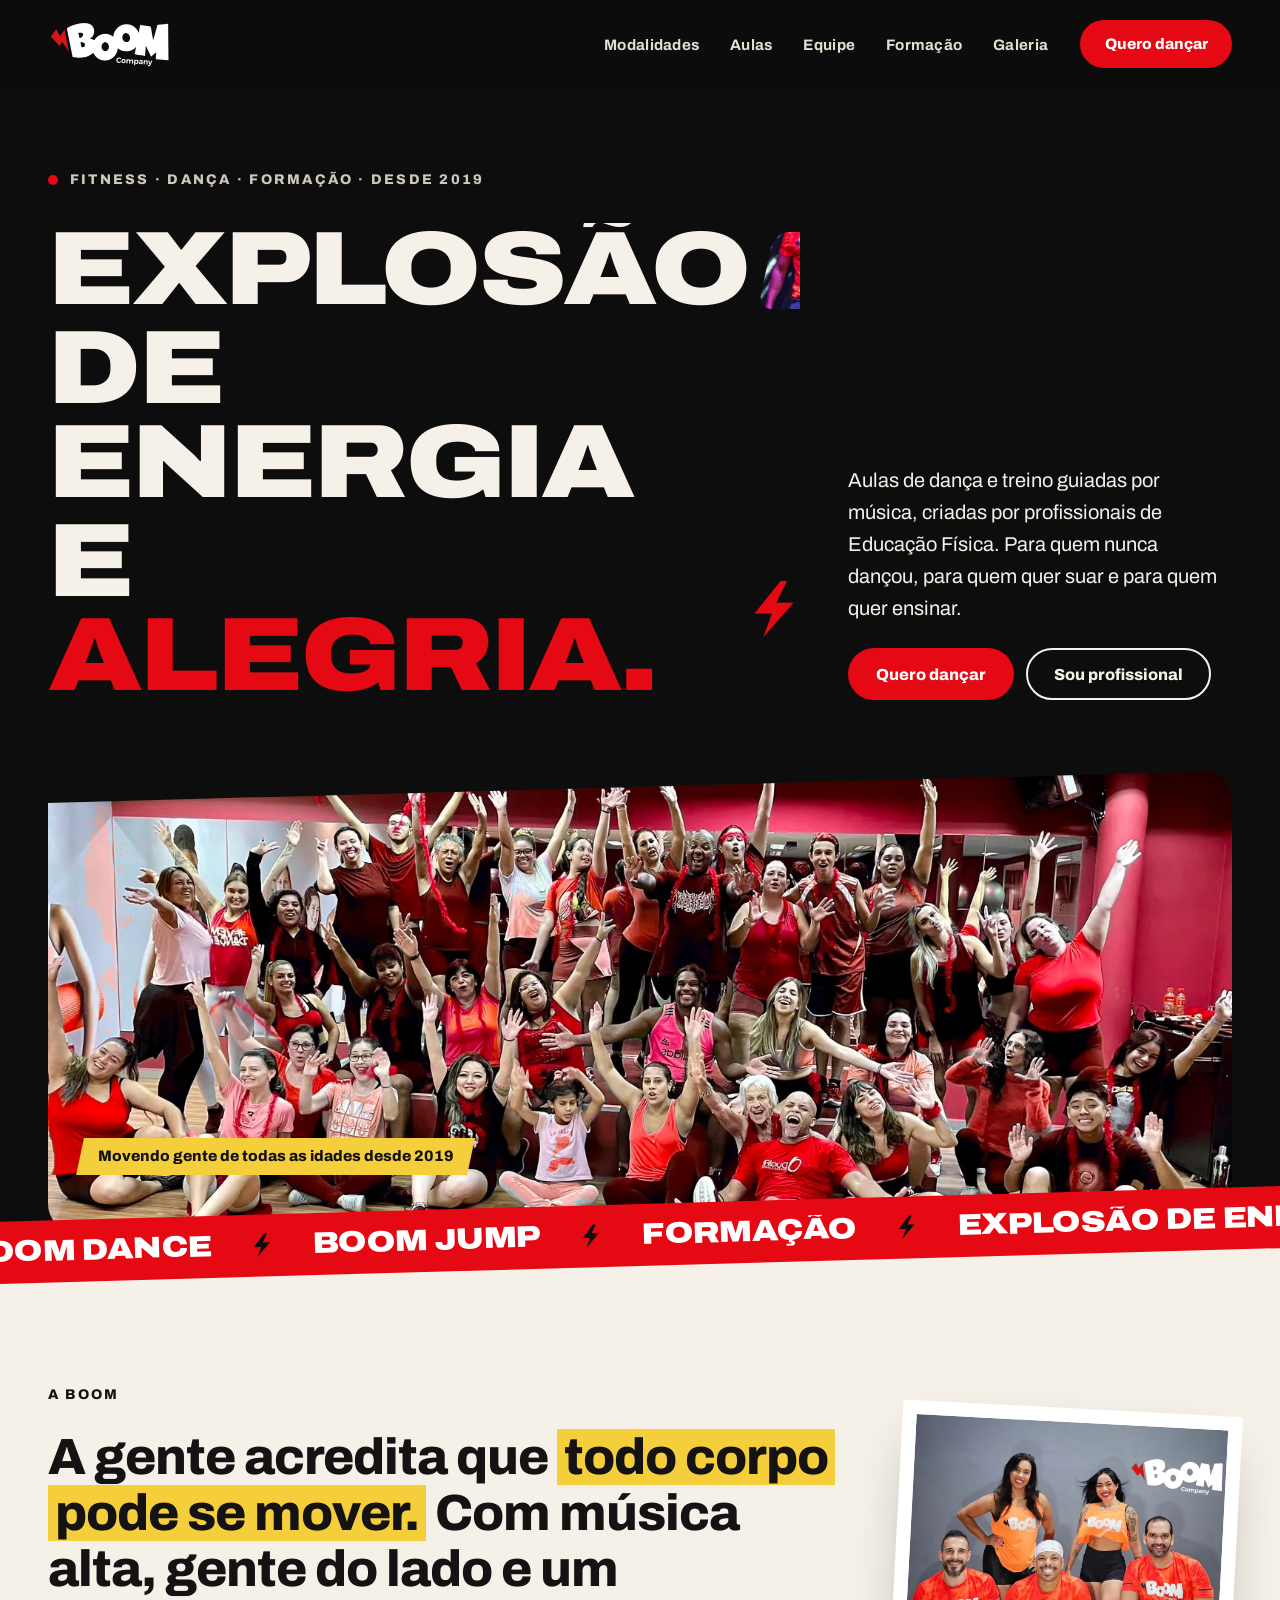
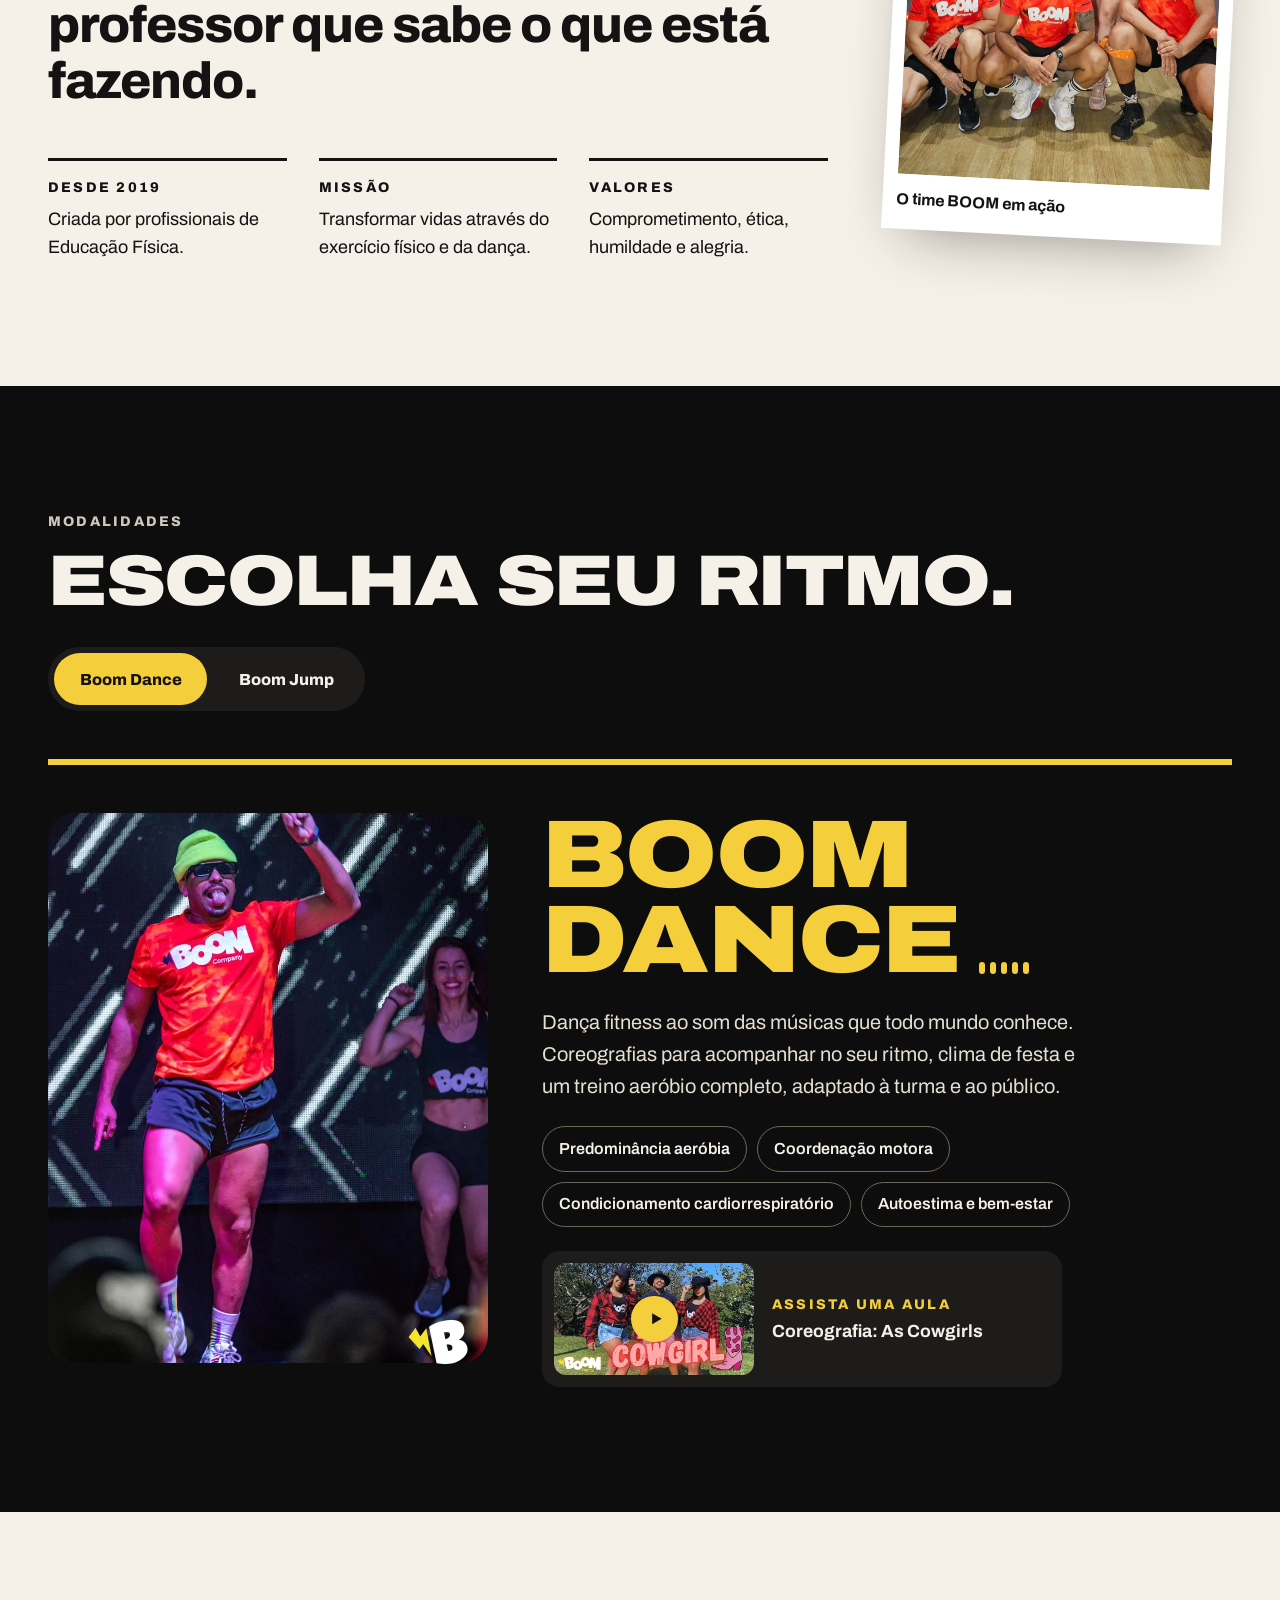
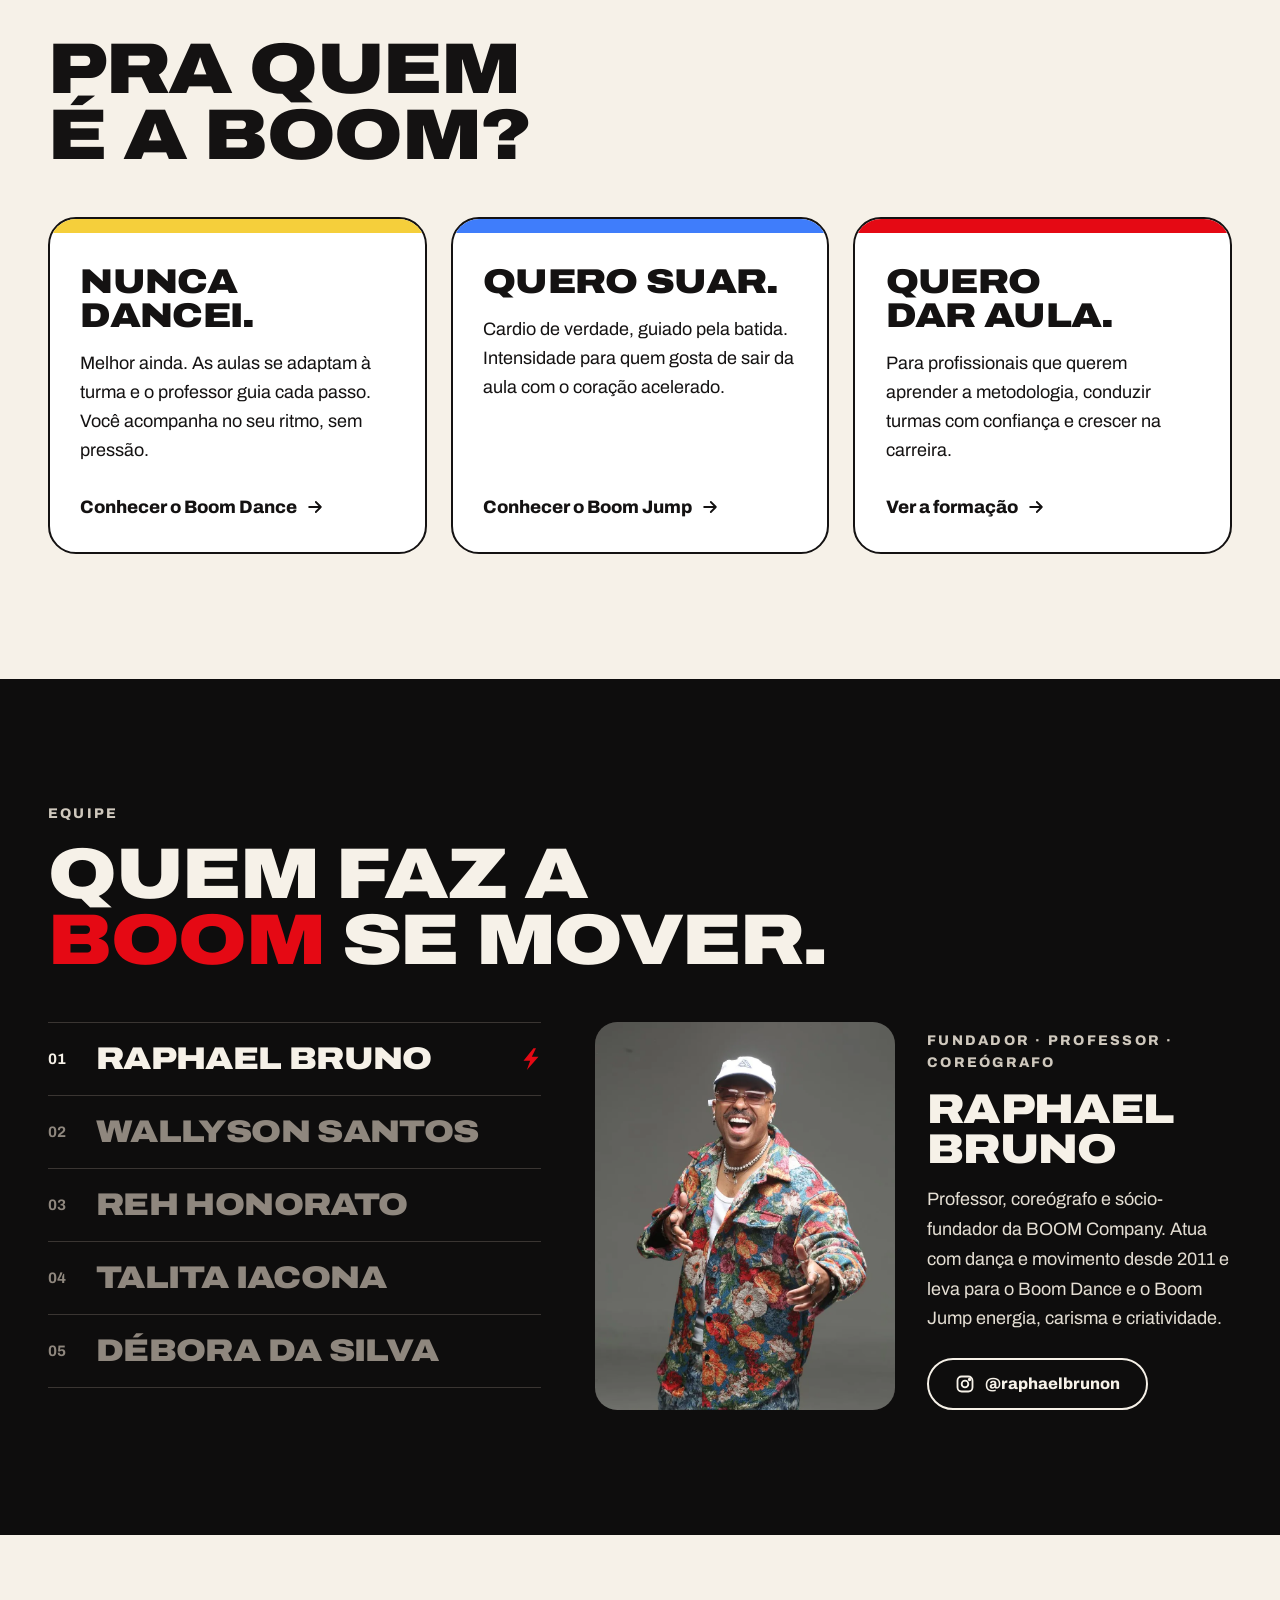
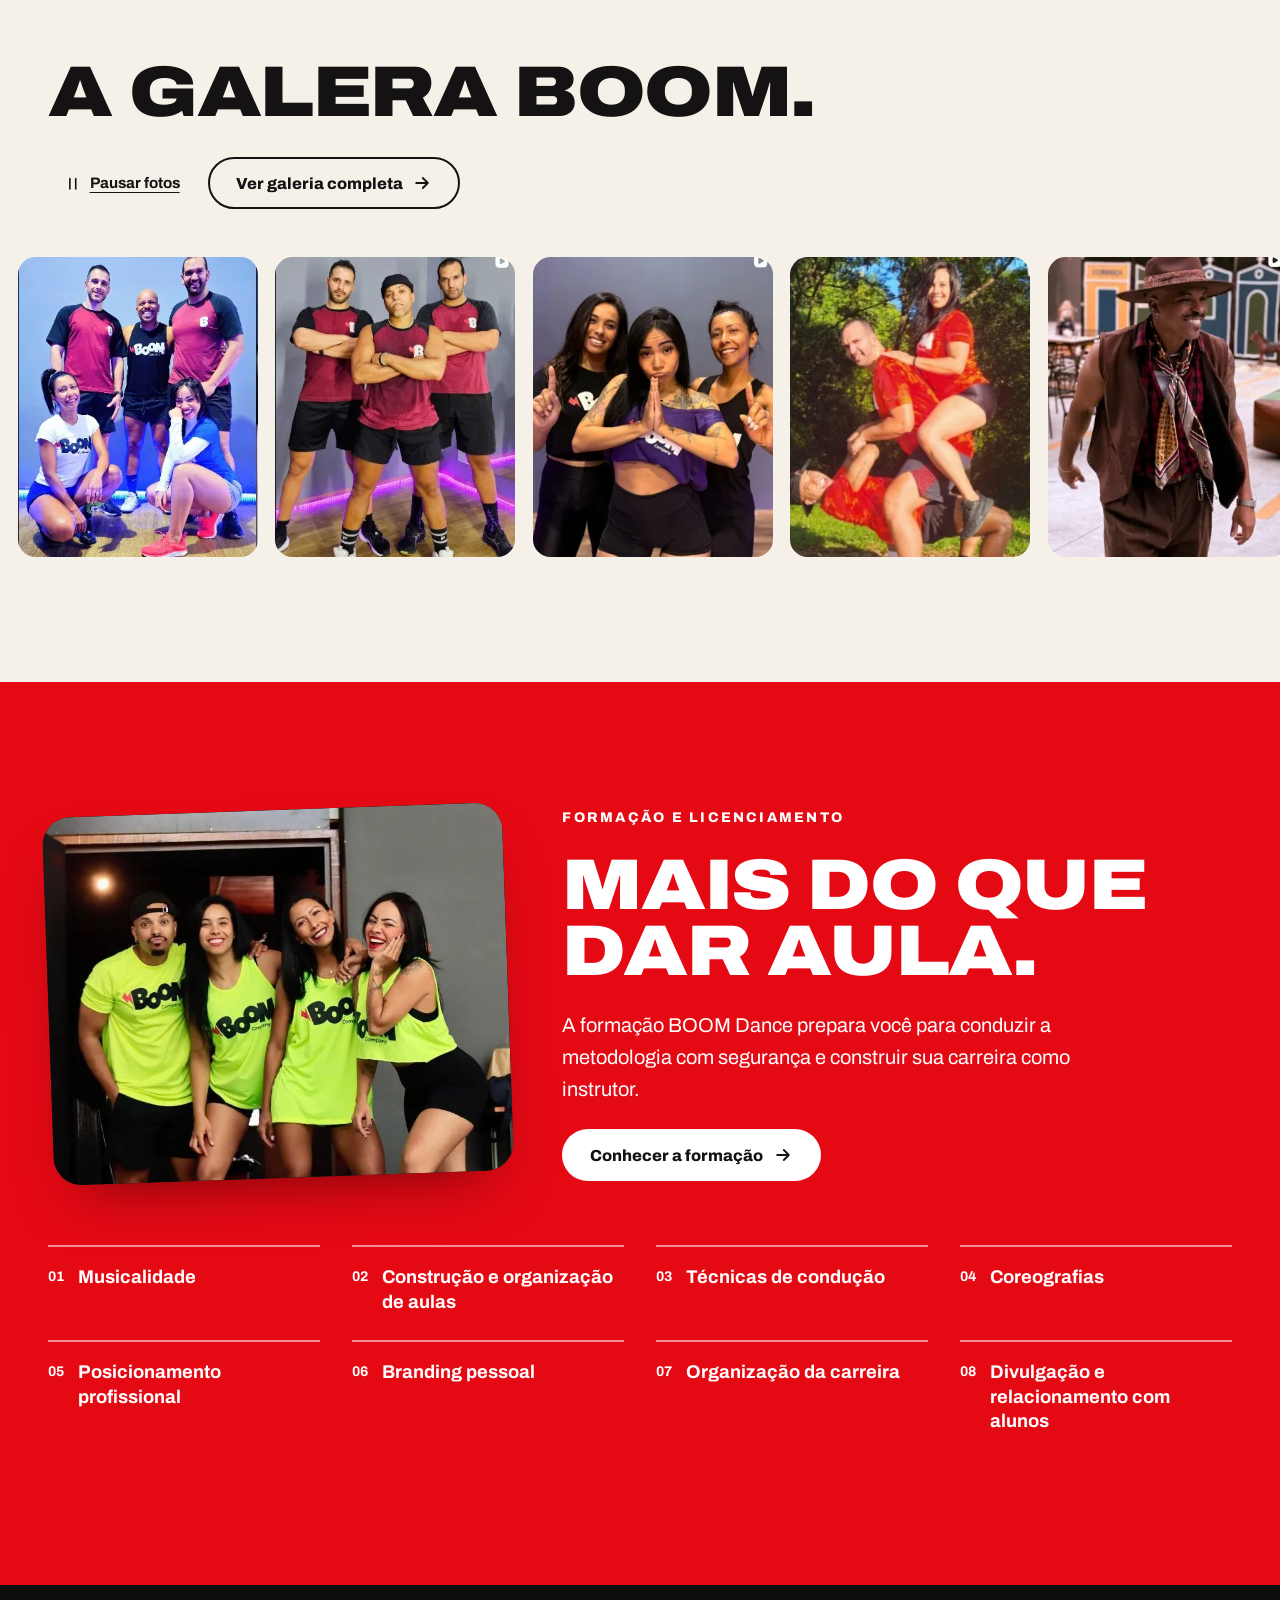
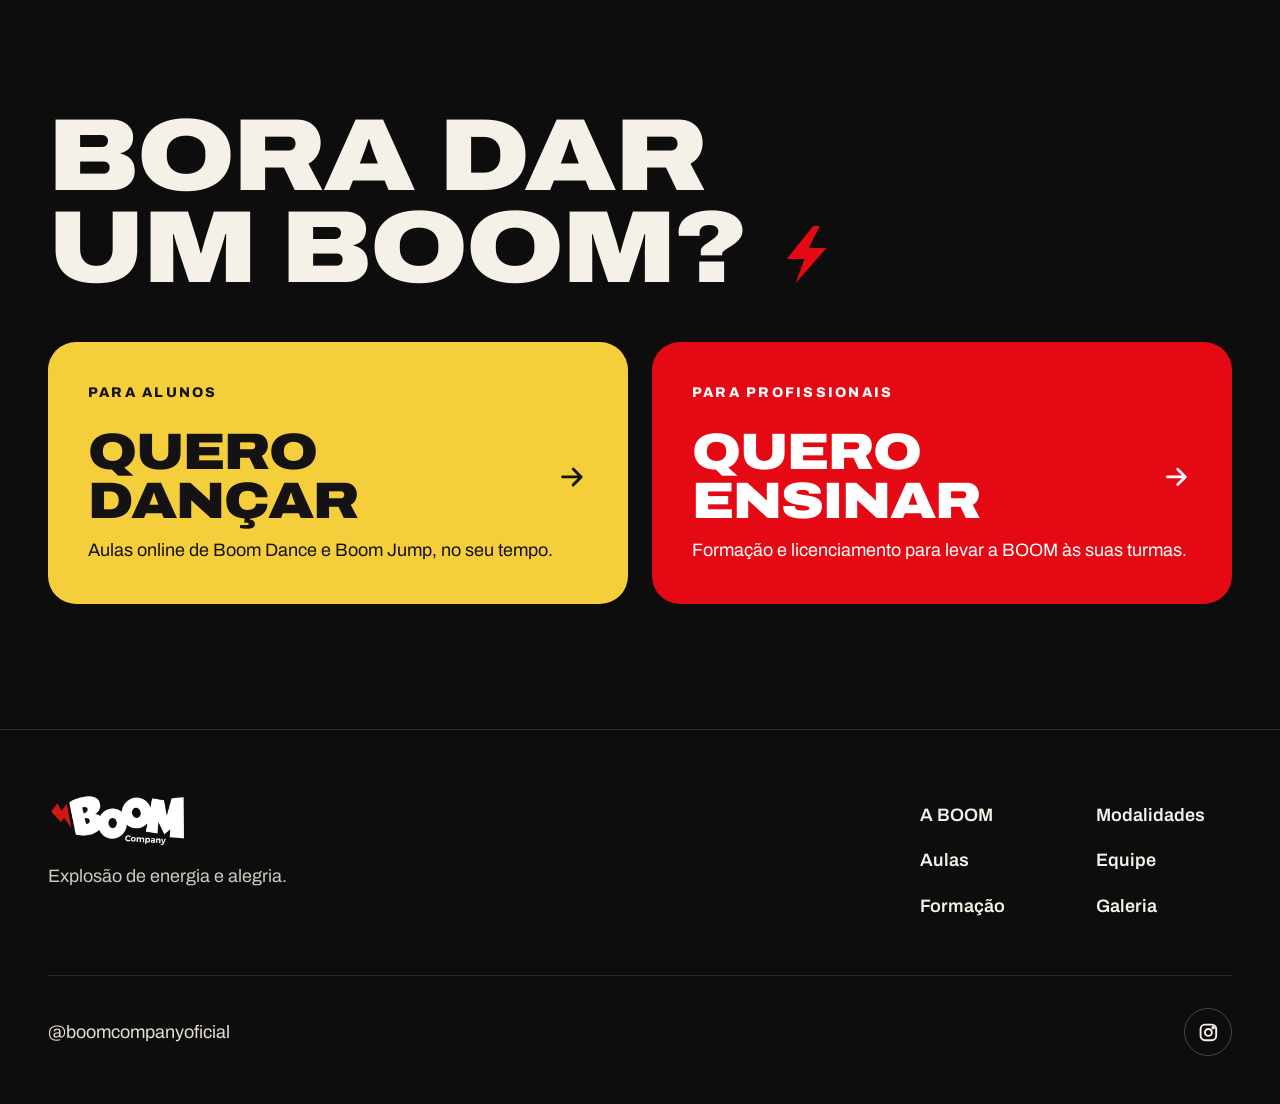
==== index.html @ 7c8aa3aa "Add files via upload" ====
<!DOCTYPE html><html lang="pt-BR"><head><meta charset="utf-8"><meta name="viewport" content="width=device-width, initial-scale=1"><title>BOOM Company · Explosão de energia e alegria</title><meta name="description" content="Dança fitness, treino guiado por música e formação de instrutores. Conheça o Boom Dance, o Boom Jump e a equipe da BOOM Company."><link rel="canonical" href="https://www.boomcompany.com.br/"><meta name="theme-color" content="#0e0d0d"><link rel="icon" type="image/png" href="./favicon.png"><link rel="apple-touch-icon" href="./apple-touch-icon.png"><meta property="og:type" content="website"><meta property="og:locale" content="pt_BR"><meta property="og:title" content="BOOM Company · Explosão de energia e alegria"><meta property="og:description" content="Dança fitness, treino guiado por música e formação de instrutores. Conheça o Boom Dance, o Boom Jump e a equipe da BOOM Company."><meta property="og:image" content="https://www.boomcompany.com.br/assets/turma-boom.ClU2mv6l_Z1JNGtm.jpg"><script>document.documentElement.classList.add('js');</script><link rel="stylesheet" href="./assets/Bolt.BFzb_CaX.css"><link rel="stylesheet" href="./assets/index.BbJ84Sk5.css"><style>.doors__title[data-astro-cid-2fuijuco]{margin-bottom:var(--s-5);font-size:clamp(2.75rem,1.6rem + 6vw,7.25rem);line-height:.9}.doors__title[data-astro-cid-2fuijuco] .bolt{vertical-align:-.02em;margin-left:.1em;display:inline-block}.doors__grid[data-astro-cid-2fuijuco]{gap:var(--s-3);grid-template-columns:repeat(auto-fit,minmax(19rem,1fr));display:grid}.doors__door[data-astro-cid-2fuijuco]{border-radius:var(--radius-l);justify-content:space-between;gap:var(--s-3);flex-direction:column;min-height:15rem;padding:clamp(1.6rem,1rem + 2vw,2.5rem);display:flex}.doors__door--student[data-astro-cid-2fuijuco]{background:var(--yellow);color:var(--paper-ink)}.doors__door--pro[data-astro-cid-2fuijuco]{background:var(--red);color:var(--white)}.doors__door[data-astro-cid-2fuijuco] .eyebrow[data-astro-cid-2fuijuco]{color:inherit}.doors__name[data-astro-cid-2fuijuco]{align-items:center;gap:.3em;font-size:clamp(2.2rem,1.6rem + 2vw,3.5rem);line-height:.95;display:flex}.doors__name[data-astro-cid-2fuijuco] svg{width:.7em;height:.7em;transition:transform .3s var(--ease)}.doors__door[data-astro-cid-2fuijuco]:hover .doors__name[data-astro-cid-2fuijuco] svg{transform:translate(8px)}.doors__text[data-astro-cid-2fuijuco]{margin-top:.75rem;line-height:1.5;display:block}
</style></head><body><a class="skip-link" href="#conteudo">Pular para o conteúdo</a><header class="site-header" data-header data-astro-cid-nen7h5rs><div class="container site-header__row" data-astro-cid-nen7h5rs><a class="site-header__logo" href="./" aria-label="BOOM Company, página inicial" data-astro-cid-nen7h5rs><img src="./assets/boom-company.6eU--Zpo_1lzcCj.webp" alt loading="eager" data-astro-cid-nen7h5rs="true" decoding="async" width="248" height="91"></a><nav class="site-nav" aria-label="Principal" data-astro-cid-nen7h5rs><ul data-astro-cid-nen7h5rs><li data-astro-cid-nen7h5rs><a href="./#ritmo" data-astro-cid-nen7h5rs>Modalidades</a></li><li data-astro-cid-nen7h5rs><a href="./aulas/" data-astro-cid-nen7h5rs>Aulas</a></li><li data-astro-cid-nen7h5rs><a href="./#equipe" data-astro-cid-nen7h5rs>Equipe</a></li><li data-astro-cid-nen7h5rs><a href="./formacao/" data-astro-cid-nen7h5rs>Formação</a></li><li data-astro-cid-nen7h5rs><a href="./galeria/" data-astro-cid-nen7h5rs>Galeria</a></li></ul></nav><a class="btn btn--red site-header__cta" href="./aulas/" data-astro-cid-nen7h5rs>Quero dançar</a><button class="site-header__menu" type="button" aria-expanded="false" aria-controls="mobile-menu" data-menu-open data-astro-cid-nen7h5rs><svg viewBox="0 0 24 24" aria-hidden="true" focusable="false" fill="none" stroke="currentColor" stroke-width="2.2" stroke-linecap="round" stroke-linejoin="round"><path d="M4 8h16M4 16h11"></path></svg><span class="visually-hidden" data-astro-cid-nen7h5rs>Abrir menu</span></button></div></header><div class="mobile-menu" id="mobile-menu" hidden data-menu role="dialog" aria-modal="true" aria-label="Menu" data-astro-cid-nen7h5rs><div class="container mobile-menu__top" data-astro-cid-nen7h5rs><a href="./" aria-label="BOOM Company, página inicial" data-astro-cid-nen7h5rs><img src="./assets/boom-company.6eU--Zpo_1lzcCj.webp" alt data-astro-cid-nen7h5rs="true" loading="lazy" decoding="async" width="248" height="91"></a><button class="site-header__menu" type="button" data-menu-close data-astro-cid-nen7h5rs><svg viewBox="0 0 24 24" aria-hidden="true" focusable="false" fill="none" stroke="currentColor" stroke-width="2.2" stroke-linecap="round" stroke-linejoin="round"><path d="M6 6l12 12M18 6L6 18"></path></svg><span class="visually-hidden" data-astro-cid-nen7h5rs>Fechar menu</span></button></div><nav class="container mobile-menu__nav" aria-label="Menu" data-astro-cid-nen7h5rs><ul data-astro-cid-nen7h5rs><li data-astro-cid-nen7h5rs><a class="display" href="./#ritmo" data-menu-link data-astro-cid-nen7h5rs>Modalidades</a></li><li data-astro-cid-nen7h5rs><a class="display" href="./aulas/" data-menu-link data-astro-cid-nen7h5rs>Aulas</a></li><li data-astro-cid-nen7h5rs><a class="display" href="./#equipe" data-menu-link data-astro-cid-nen7h5rs>Equipe</a></li><li data-astro-cid-nen7h5rs><a class="display" href="./formacao/" data-menu-link data-astro-cid-nen7h5rs>Formação</a></li><li data-astro-cid-nen7h5rs><a class="display" href="./galeria/" data-menu-link data-astro-cid-nen7h5rs>Galeria</a></li></ul><div class="mobile-menu__ctas" data-astro-cid-nen7h5rs><a class="btn btn--red" href="./aulas/" data-menu-link data-astro-cid-nen7h5rs>Quero dançar</a><a class="btn btn--ghost" href="./formacao/" data-menu-link data-astro-cid-nen7h5rs>Sou profissional</a></div><a class="mobile-menu__ig" href="https://www.instagram.com/boomcompanyoficial/" target="_blank" rel="noopener noreferrer" data-astro-cid-nen7h5rs><svg viewBox="0 0 24 24" aria-hidden="true" focusable="false" fill="none" stroke="currentColor" stroke-width="2.2" stroke-linecap="round" stroke-linejoin="round"><rect x="3" y="3" width="18" height="18" rx="5"></rect><circle cx="12" cy="12" r="4"></circle><circle cx="17.5" cy="6.5" r="1" fill="currentColor"></circle></svg> @boomcompanyoficial</a></nav></div><script type="module">var e=document.querySelector(`[data-header]`),t=document.querySelector(`[data-menu]`),n=document.querySelector(`[data-menu-open]`),r=document.querySelector(`[data-menu-close]`);if(e){let t=()=>e.classList.toggle(`is-scrolled`,window.scrollY>8);t(),window.addEventListener(`scroll`,t,{passive:!0})}if(t&&n&&r){let e=()=>{t.hidden=!1,n.setAttribute(`aria-expanded`,`true`),document.body.style.overflow=`hidden`,r.focus()},i=(e=!0)=>{t.hidden=!0,n.setAttribute(`aria-expanded`,`false`),document.body.style.overflow=``,e&&n.focus()};n.addEventListener(`click`,e),r.addEventListener(`click`,()=>i()),t.querySelectorAll(`[data-menu-link]`).forEach(e=>e.addEventListener(`click`,()=>i(!1))),document.addEventListener(`keydown`,e=>{e.key===`Escape`&&!t.hidden&&i()}),window.matchMedia(`(min-width: 961px)`).addEventListener(`change`,e=>{e.matches&&!t.hidden&&i(!1)})}</script><main id="conteudo" class="site-main"><section class="hero" aria-labelledby="hero-title" data-astro-cid-i3irphx7><div class="container" data-astro-cid-i3irphx7><p class="hero__kicker eyebrow" data-astro-cid-i3irphx7><span class="hero__dot pulse" aria-hidden="true" data-astro-cid-i3irphx7></span>Fitness · Dança · Formação · desde 2019</p><div class="hero__grid" data-astro-cid-i3irphx7><h1 id="hero-title" class="display h1 hero__title" data-astro-cid-i3irphx7><span class="rise-line hero__line-1" data-astro-cid-i3irphx7><span data-astro-cid-i3irphx7>Explosão</span><span class="hero__chip" aria-hidden="true" data-astro-cid-i3irphx7><span class="hero__chip-in" data-astro-cid-i3irphx7><img src="./assets/boom-dance-aula.CF1IL1_i_ZmuE7E.webp" alt loading="eager" data-astro-cid-i3irphx7="true" decoding="async" width="854" height="1280"></span></span></span><span class="rise-line" data-astro-cid-i3irphx7><span style="animation-delay:.12s" data-astro-cid-i3irphx7>de energia</span></span><span class="rise-line hero__line-3" data-astro-cid-i3irphx7><span style="animation-delay:.24s" data-astro-cid-i3irphx7>e <span class="accent-red" data-astro-cid-i3irphx7>alegria.</span></span><svg class="bolt hero__bolt pulse" viewBox="0 0 24 26" aria-hidden="true" focusable="false"><polygon points="15,0 3,15 11,15 7,26 21,10 13,10 18,0"></polygon></svg></span></h1><div class="hero__side" data-reveal data-astro-cid-i3irphx7><p class="lead" data-astro-cid-i3irphx7>Aulas de dança e treino guiadas por música, criadas por profissionais de Educação Física. Para quem nunca dançou, para quem quer suar e para quem quer ensinar.</p><div class="hero__ctas" data-astro-cid-i3irphx7><a class="btn btn--red" href="./aulas/" data-astro-cid-i3irphx7>Quero dançar</a><a class="btn btn--ghost" href="./formacao/" data-astro-cid-i3irphx7>Sou profissional</a></div></div></div><figure class="hero__photo" data-reveal data-astro-cid-i3irphx7><div class="photo hero__photo-frame" data-astro-cid-i3irphx7><img src="./assets/turma-boom.ClU2mv6l_iCEv9.webp" alt="Turma da BOOM de vermelho, com alunos de várias idades, comemorando depois de uma aula" loading="eager" fetchpriority="high" data-astro-cid-i3irphx7="true" decoding="async" width="1600" height="900"></div><figcaption class="skew-tag hero__tag" data-astro-cid-i3irphx7><span data-astro-cid-i3irphx7>Movendo gente de todas as idades desde 2019</span></figcaption></figure></div></section><div class="ribbon" aria-hidden="true" data-astro-cid-fj7wpmrj><div class="marquee" data-astro-cid-fj7wpmrj><div class="marquee__track ribbon__track" data-astro-cid-fj7wpmrj><span class="ribbon__item" data-astro-cid-fj7wpmrj><span class="display" data-astro-cid-fj7wpmrj>Boom Dance</span><svg class="bolt ribbon__bolt" viewBox="0 0 24 26" aria-hidden="true" focusable="false"><polygon points="15,0 3,15 11,15 7,26 21,10 13,10 18,0" style="fill:#0e0d0d"></polygon></svg></span><span class="ribbon__item" data-astro-cid-fj7wpmrj><span class="display" data-astro-cid-fj7wpmrj>Boom Jump</span><svg class="bolt ribbon__bolt" viewBox="0 0 24 26" aria-hidden="true" focusable="false"><polygon points="15,0 3,15 11,15 7,26 21,10 13,10 18,0" style="fill:#0e0d0d"></polygon></svg></span><span class="ribbon__item" data-astro-cid-fj7wpmrj><span class="display" data-astro-cid-fj7wpmrj>Formação</span><svg class="bolt ribbon__bolt" viewBox="0 0 24 26" aria-hidden="true" focusable="false"><polygon points="15,0 3,15 11,15 7,26 21,10 13,10 18,0" style="fill:#0e0d0d"></polygon></svg></span><span class="ribbon__item" data-astro-cid-fj7wpmrj><span class="display" data-astro-cid-fj7wpmrj>Explosão de energia e alegria</span><svg class="bolt ribbon__bolt" viewBox="0 0 24 26" aria-hidden="true" focusable="false"><polygon points="15,0 3,15 11,15 7,26 21,10 13,10 18,0" style="fill:#0e0d0d"></polygon></svg></span><span class="ribbon__item" data-astro-cid-fj7wpmrj><span class="display" data-astro-cid-fj7wpmrj>Boom Dance</span><svg class="bolt ribbon__bolt" viewBox="0 0 24 26" aria-hidden="true" focusable="false"><polygon points="15,0 3,15 11,15 7,26 21,10 13,10 18,0" style="fill:#0e0d0d"></polygon></svg></span><span class="ribbon__item" data-astro-cid-fj7wpmrj><span class="display" data-astro-cid-fj7wpmrj>Boom Jump</span><svg class="bolt ribbon__bolt" viewBox="0 0 24 26" aria-hidden="true" focusable="false"><polygon points="15,0 3,15 11,15 7,26 21,10 13,10 18,0" style="fill:#0e0d0d"></polygon></svg></span><span class="ribbon__item" data-astro-cid-fj7wpmrj><span class="display" data-astro-cid-fj7wpmrj>Formação</span><svg class="bolt ribbon__bolt" viewBox="0 0 24 26" aria-hidden="true" focusable="false"><polygon points="15,0 3,15 11,15 7,26 21,10 13,10 18,0" style="fill:#0e0d0d"></polygon></svg></span><span class="ribbon__item" data-astro-cid-fj7wpmrj><span class="display" data-astro-cid-fj7wpmrj>Explosão de energia e alegria</span><svg class="bolt ribbon__bolt" viewBox="0 0 24 26" aria-hidden="true" focusable="false"><polygon points="15,0 3,15 11,15 7,26 21,10 13,10 18,0" style="fill:#0e0d0d"></polygon></svg></span></div></div></div><section id="a-boom" class="section section--day about" aria-labelledby="about-title" data-astro-cid-j4y4sje3><div class="container about__grid" data-astro-cid-j4y4sje3><div class="about__text" data-astro-cid-j4y4sje3><p class="eyebrow" data-astro-cid-j4y4sje3>A BOOM</p><h2 id="about-title" class="about__statement" data-reveal data-astro-cid-j4y4sje3>A gente acredita que <span class="marker" data-astro-cid-j4y4sje3>todo corpo pode se mover.</span> Com música alta, gente do lado e um professor que sabe o que está fazendo.</h2><ul class="about__facts" data-astro-cid-j4y4sje3><li data-reveal="1" data-astro-cid-j4y4sje3><p class="eyebrow" data-astro-cid-j4y4sje3>Desde 2019</p><p data-astro-cid-j4y4sje3>Criada por profissionais de Educação Física.</p></li><li data-reveal="2" data-astro-cid-j4y4sje3><p class="eyebrow" data-astro-cid-j4y4sje3>Missão</p><p data-astro-cid-j4y4sje3>Transformar vidas através do exercício físico e da dança.</p></li><li data-reveal="3" data-astro-cid-j4y4sje3><p class="eyebrow" data-astro-cid-j4y4sje3>Valores</p><p data-astro-cid-j4y4sje3>Comprometimento, ética, humildade e alegria.</p></li></ul></div><figure class="about__polaroid lift" data-reveal="2" data-astro-cid-j4y4sje3><div class="photo about__photo" data-astro-cid-j4y4sje3><img src="./assets/galera-time-laranja.48sxBnAu_Z1mESTt.webp" alt="Professores da BOOM de laranja posando juntos no estúdio" data-astro-cid-j4y4sje3="true" loading="lazy" decoding="async" width="1290" height="1284"></div><figcaption data-astro-cid-j4y4sje3>O time BOOM em ação</figcaption></figure></div></section><section id="ritmo" class="section section--stage rhythm" data-rhythm data-active="dance" aria-labelledby="rhythm-title" data-astro-cid-kbvfbk5u><div class="container" data-astro-cid-kbvfbk5u><div class="section-head" data-astro-cid-kbvfbk5u><div data-astro-cid-kbvfbk5u><p class="eyebrow" data-astro-cid-kbvfbk5u>Modalidades</p><h2 id="rhythm-title" class="display h2" data-astro-cid-kbvfbk5u>Escolha seu ritmo.</h2></div><div class="rhythm__switch" role="group" aria-label="Escolher modalidade" data-astro-cid-kbvfbk5u><button type="button" class="rhythm__btn rhythm__btn--dance" data-mod-btn="dance" aria-pressed="true" aria-controls="mod-dance" data-astro-cid-kbvfbk5u>Boom Dance</button><button type="button" class="rhythm__btn rhythm__btn--jump" data-mod-btn="jump" aria-pressed="false" aria-controls="mod-jump" data-astro-cid-kbvfbk5u>Boom Jump</button></div></div><article id="mod-dance" class="rhythm__panel rhythm__panel--dance" data-mod-panel="dance" aria-labelledby="mod-dance-title" data-astro-cid-kbvfbk5u><div class="rhythm__media" data-astro-cid-kbvfbk5u><div class="photo rhythm__photo" data-astro-cid-kbvfbk5u><img src="./assets/boom-dance-aula.CF1IL1_i_ZmuE7E.webp" alt="Professor da BOOM conduzindo uma aula de Boom Dance no palco" style="object-position:center 32%" data-astro-cid-kbvfbk5u="true" loading="lazy" decoding="async" width="854" height="1280"></div><img src="./assets/boom-dance.TJDoc48s_2qBcTf.webp" alt data-astro-cid-kbvfbk5u="true" loading="lazy" decoding="async" width="128" height="116" class="rhythm__mark"></div><div class="rhythm__body" data-astro-cid-kbvfbk5u><div class="rhythm__title-row" data-astro-cid-kbvfbk5u><h3 id="mod-dance-title" class="display rhythm__title" data-astro-cid-kbvfbk5u>Boom<br data-astro-cid-kbvfbk5u>Dance</h3><span class="eq" aria-hidden="true" data-astro-cid-kbvfbk5u><i data-astro-cid-kbvfbk5u></i><i data-astro-cid-kbvfbk5u></i><i data-astro-cid-kbvfbk5u></i><i data-astro-cid-kbvfbk5u></i><i data-astro-cid-kbvfbk5u></i></span></div><p class="lead" data-astro-cid-kbvfbk5u>Dança fitness ao som das músicas que todo mundo conhece. Coreografias para acompanhar no seu ritmo, clima de festa e um treino aeróbio completo, adaptado à turma e ao público.</p><ul class="rhythm__traits" aria-label="Características do Boom Dance" data-astro-cid-kbvfbk5u><li data-astro-cid-kbvfbk5u>Predominância aeróbia</li><li data-astro-cid-kbvfbk5u>Coordenação motora</li><li data-astro-cid-kbvfbk5u>Condicionamento cardiorrespiratório</li><li data-astro-cid-kbvfbk5u>Autoestima e bem-estar</li></ul><a class="rhythm__video lift" href="https://youtu.be/KM42j9D1Sxs" target="_blank" rel="noopener noreferrer" data-astro-cid-kbvfbk5u><span class="photo rhythm__thumb" data-astro-cid-kbvfbk5u><img src="./assets/video-as-cowgirls.C5T_HRWk_1WzT7u.webp" alt data-astro-cid-kbvfbk5u="true" loading="lazy" decoding="async" width="720" height="404"><span class="rhythm__play" data-astro-cid-kbvfbk5u><svg viewBox="0 0 24 24" aria-hidden="true" focusable="false" fill="none" stroke="currentColor" stroke-width="2.2" stroke-linecap="round" stroke-linejoin="round"><polygon points="7,4.5 20,12 7,19.5" fill="currentColor" stroke="none"></polygon></svg></span></span><span class="rhythm__video-text" data-astro-cid-kbvfbk5u><span class="eyebrow" data-astro-cid-kbvfbk5u>Assista uma aula</span><span class="rhythm__video-title" data-astro-cid-kbvfbk5u>Coreografia: As Cowgirls</span><span class="visually-hidden" data-astro-cid-kbvfbk5u>(abre o YouTube em nova aba)</span></span></a></div></article><article id="mod-jump" class="rhythm__panel rhythm__panel--jump" data-mod-panel="jump" aria-labelledby="mod-jump-title" data-astro-cid-kbvfbk5u><div class="rhythm__media" data-astro-cid-kbvfbk5u><div class="photo rhythm__photo" data-astro-cid-kbvfbk5u><img src="./assets/boom-jump-salto.Cw-rjuc1_1wUjbR.webp" alt="Professor da BOOM saltando com os braços abertos durante o Boom Jump" style="object-position:center 38%" data-astro-cid-kbvfbk5u="true" loading="lazy" decoding="async" width="896" height="1191"></div><img src="./assets/boom-jump.CGKM-G5W_ZEsHeW.webp" alt data-astro-cid-kbvfbk5u="true" loading="lazy" decoding="async" width="128" height="116" class="rhythm__mark"></div><div class="rhythm__body" data-astro-cid-kbvfbk5u><div class="rhythm__title-row" data-astro-cid-kbvfbk5u><h3 id="mod-jump-title" class="display rhythm__title" data-astro-cid-kbvfbk5u>Boom<br data-astro-cid-kbvfbk5u>Jump</h3><span class="eq eq--fast" aria-hidden="true" data-astro-cid-kbvfbk5u><i data-astro-cid-kbvfbk5u></i><i data-astro-cid-kbvfbk5u></i><i data-astro-cid-kbvfbk5u></i><i data-astro-cid-kbvfbk5u></i><i data-astro-cid-kbvfbk5u></i></span></div><p class="lead" data-astro-cid-kbvfbk5u>Treino cardiovascular guiado pela música. Intensidade, ritmo e potência em uma aula que acelera o coração do primeiro ao último bloco.</p><ul class="rhythm__traits" aria-label="Características do Boom Jump" data-astro-cid-kbvfbk5u><li data-astro-cid-kbvfbk5u>Cardio de alta intensidade</li><li data-astro-cid-kbvfbk5u>Guiado por música</li><li data-astro-cid-kbvfbk5u>Ritmo e potência</li></ul><a class="rhythm__video lift" href="https://youtu.be/4X6XQB9b3ho" target="_blank" rel="noopener noreferrer" data-astro-cid-kbvfbk5u><span class="photo rhythm__thumb" data-astro-cid-kbvfbk5u><img src="./assets/video-aula-jump.jo2t7IbS_Z1OJD7G.webp" alt data-astro-cid-kbvfbk5u="true" loading="lazy" decoding="async" width="777" height="438"><span class="rhythm__play" data-astro-cid-kbvfbk5u><svg viewBox="0 0 24 24" aria-hidden="true" focusable="false" fill="none" stroke="currentColor" stroke-width="2.2" stroke-linecap="round" stroke-linejoin="round"><polygon points="7,4.5 20,12 7,19.5" fill="currentColor" stroke="none"></polygon></svg></span></span><span class="rhythm__video-text" data-astro-cid-kbvfbk5u><span class="eyebrow" data-astro-cid-kbvfbk5u>Assista uma aula</span><span class="rhythm__video-title" data-astro-cid-kbvfbk5u>Aula completa de Boom Jump</span><span class="visually-hidden" data-astro-cid-kbvfbk5u>(abre o YouTube em nova aba)</span></span></a></div></article></div></section><script type="module">document.querySelectorAll(`[data-rhythm]`).forEach(e=>{let t=e.querySelectorAll(`[data-mod-btn]`),n=e.querySelectorAll(`[data-mod-panel]`),r=(r,i)=>{e.dataset.active=r,t.forEach(e=>e.setAttribute(`aria-pressed`,String(e.dataset.modBtn===r))),n.forEach(e=>{let t=e.dataset.modPanel===r;e.hidden=!t,e.classList.toggle(`is-entering`,t&&i)})};t.forEach(e=>e.addEventListener(`click`,()=>r(e.dataset.modBtn,!0))),r(e.dataset.active||`dance`,!1)});</script><section id="pra-quem" class="section section--day paths" aria-labelledby="pra-quem-title" data-astro-cid-p7nc7swl><div class="container" data-astro-cid-p7nc7swl><h2 id="pra-quem-title" class="display h2 paths__title" data-astro-cid-p7nc7swl>Pra quem é a BOOM?</h2><ul class="paths__grid" data-astro-cid-p7nc7swl><li data-reveal="1" data-astro-cid-p7nc7swl><a class="paths__card lift" href="./#ritmo" style="--path:var(--yellow)" data-astro-cid-p7nc7swl><span class="paths__band" aria-hidden="true" data-astro-cid-p7nc7swl></span><span class="paths__inner" data-astro-cid-p7nc7swl><span class="display paths__name" data-astro-cid-p7nc7swl>Nunca dancei.</span><span class="paths__text" data-astro-cid-p7nc7swl>Melhor ainda. As aulas se adaptam à turma e o professor guia cada passo. Você acompanha no seu ritmo, sem pressão.</span><span class="paths__cta" data-astro-cid-p7nc7swl>Conhecer o Boom Dance <svg viewBox="0 0 24 24" aria-hidden="true" focusable="false" fill="none" stroke="currentColor" stroke-width="2.2" stroke-linecap="round" stroke-linejoin="round"><path d="M5 12h14M13 6l6 6-6 6"></path></svg></span></span></a></li><li data-reveal="2" data-astro-cid-p7nc7swl><a class="paths__card lift" href="./#ritmo" style="--path:var(--blue)" data-astro-cid-p7nc7swl><span class="paths__band" aria-hidden="true" data-astro-cid-p7nc7swl></span><span class="paths__inner" data-astro-cid-p7nc7swl><span class="display paths__name" data-astro-cid-p7nc7swl>Quero suar.</span><span class="paths__text" data-astro-cid-p7nc7swl>Cardio de verdade, guiado pela batida. Intensidade para quem gosta de sair da aula com o coração acelerado.</span><span class="paths__cta" data-astro-cid-p7nc7swl>Conhecer o Boom Jump <svg viewBox="0 0 24 24" aria-hidden="true" focusable="false" fill="none" stroke="currentColor" stroke-width="2.2" stroke-linecap="round" stroke-linejoin="round"><path d="M5 12h14M13 6l6 6-6 6"></path></svg></span></span></a></li><li data-reveal="3" data-astro-cid-p7nc7swl><a class="paths__card lift" href="./formacao/" style="--path:var(--red)" data-astro-cid-p7nc7swl><span class="paths__band" aria-hidden="true" data-astro-cid-p7nc7swl></span><span class="paths__inner" data-astro-cid-p7nc7swl><span class="display paths__name" data-astro-cid-p7nc7swl>Quero dar aula.</span><span class="paths__text" data-astro-cid-p7nc7swl>Para profissionais que querem aprender a metodologia, conduzir turmas com confiança e crescer na carreira.</span><span class="paths__cta" data-astro-cid-p7nc7swl>Ver a formação <svg viewBox="0 0 24 24" aria-hidden="true" focusable="false" fill="none" stroke="currentColor" stroke-width="2.2" stroke-linecap="round" stroke-linejoin="round"><path d="M5 12h14M13 6l6 6-6 6"></path></svg></span></span></a></li></ul></div></section><section id="equipe" class="section section--stage team" data-team aria-labelledby="team-title" data-astro-cid-f7yjqeho><div class="container" data-astro-cid-f7yjqeho><p class="eyebrow team__eyebrow" data-astro-cid-f7yjqeho>Equipe</p><h2 id="team-title" class="display h2 team__title" data-astro-cid-f7yjqeho>Quem faz a <span class="accent-red" data-astro-cid-f7yjqeho>BOOM</span> se mover.</h2><div class="team__layout" data-astro-cid-f7yjqeho><ul class="team__list" role="list" aria-label="Escolha um professor" data-astro-cid-f7yjqeho><li data-astro-cid-f7yjqeho><button type="button" class="team__pick" data-person-btn="0" aria-pressed="true" aria-controls="pessoa-0" data-astro-cid-f7yjqeho><span class="team__num" aria-hidden="true" data-astro-cid-f7yjqeho>01</span><span class="photo team__avatar" aria-hidden="true" data-astro-cid-f7yjqeho><img src="./assets/equipe-raphael-bruno.CLdvFxzl_2mVeyk.webp" alt style="object-position:center 18%" data-astro-cid-f7yjqeho="true" loading="lazy" decoding="async" width="853" height="1280"></span><span class="display team__name team__name--full" data-astro-cid-f7yjqeho>Raphael Bruno</span><span class="team__name--short" data-astro-cid-f7yjqeho>Raphael</span><svg class="bolt team__bolt" viewBox="0 0 24 26" aria-hidden="true" focusable="false"><polygon points="15,0 3,15 11,15 7,26 21,10 13,10 18,0"></polygon></svg></button></li><li data-astro-cid-f7yjqeho><button type="button" class="team__pick" data-person-btn="1" aria-pressed="false" aria-controls="pessoa-1" data-astro-cid-f7yjqeho><span class="team__num" aria-hidden="true" data-astro-cid-f7yjqeho>02</span><span class="photo team__avatar" aria-hidden="true" data-astro-cid-f7yjqeho><img src="./assets/equipe-wallyson-santos.DUKy1XyT_1uhpeC.webp" alt style="object-position:center 22%" data-astro-cid-f7yjqeho="true" loading="lazy" decoding="async" width="720" height="1279"></span><span class="display team__name team__name--full" data-astro-cid-f7yjqeho>Wallyson Santos</span><span class="team__name--short" data-astro-cid-f7yjqeho>Wallyson</span><svg class="bolt team__bolt" viewBox="0 0 24 26" aria-hidden="true" focusable="false"><polygon points="15,0 3,15 11,15 7,26 21,10 13,10 18,0"></polygon></svg></button></li><li data-astro-cid-f7yjqeho><button type="button" class="team__pick" data-person-btn="2" aria-pressed="false" aria-controls="pessoa-2" data-astro-cid-f7yjqeho><span class="team__num" aria-hidden="true" data-astro-cid-f7yjqeho>03</span><span class="photo team__avatar" aria-hidden="true" data-astro-cid-f7yjqeho><img src="./assets/equipe-reh-honorato.Bcu8e3pp_gSSmg.webp" alt style="object-position:center 26%" data-astro-cid-f7yjqeho="true" loading="lazy" decoding="async" width="900" height="1600"></span><span class="display team__name team__name--full" data-astro-cid-f7yjqeho>Reh Honorato</span><span class="team__name--short" data-astro-cid-f7yjqeho>Reh</span><svg class="bolt team__bolt" viewBox="0 0 24 26" aria-hidden="true" focusable="false"><polygon points="15,0 3,15 11,15 7,26 21,10 13,10 18,0"></polygon></svg></button></li><li data-astro-cid-f7yjqeho><button type="button" class="team__pick" data-person-btn="3" aria-pressed="false" aria-controls="pessoa-3" data-astro-cid-f7yjqeho><span class="team__num" aria-hidden="true" data-astro-cid-f7yjqeho>04</span><span class="photo team__avatar" aria-hidden="true" data-astro-cid-f7yjqeho><img src="./assets/equipe-talita-iacona.D6_CKMlF_Z1vYfkK.webp" alt style="object-position:center 22%" data-astro-cid-f7yjqeho="true" loading="lazy" decoding="async" width="623" height="942"></span><span class="display team__name team__name--full" data-astro-cid-f7yjqeho>Talita Iacona</span><span class="team__name--short" data-astro-cid-f7yjqeho>Talita</span><svg class="bolt team__bolt" viewBox="0 0 24 26" aria-hidden="true" focusable="false"><polygon points="15,0 3,15 11,15 7,26 21,10 13,10 18,0"></polygon></svg></button></li><li data-astro-cid-f7yjqeho><button type="button" class="team__pick" data-person-btn="4" aria-pressed="false" aria-controls="pessoa-4" data-astro-cid-f7yjqeho><span class="team__num" aria-hidden="true" data-astro-cid-f7yjqeho>05</span><span class="photo team__avatar" aria-hidden="true" data-astro-cid-f7yjqeho><img src="./assets/equipe-debora-silva.CJ4_AtGB_27sjST.webp" alt style="object-position:center 16%" data-astro-cid-f7yjqeho="true" loading="lazy" decoding="async" width="1086" height="1448"></span><span class="display team__name team__name--full" data-astro-cid-f7yjqeho>Débora da Silva</span><span class="team__name--short" data-astro-cid-f7yjqeho>Débora</span><svg class="bolt team__bolt" viewBox="0 0 24 26" aria-hidden="true" focusable="false"><polygon points="15,0 3,15 11,15 7,26 21,10 13,10 18,0"></polygon></svg></button></li></ul><div class="team__stage" data-astro-cid-f7yjqeho><article id="pessoa-0" class="team__card" data-person-panel="0" aria-labelledby="pessoa-0-nome" data-astro-cid-f7yjqeho><div class="photo team__photo" data-astro-cid-f7yjqeho><img src="./assets/equipe-raphael-bruno.CLdvFxzl_2mVeyk.webp" alt="Raphael Bruno sorrindo, com camisa florida e boné branco" style="object-position:center 18%" data-astro-cid-f7yjqeho="true" loading="lazy" decoding="async" width="853" height="1280"></div><div class="team__info" data-astro-cid-f7yjqeho><p class="eyebrow" data-astro-cid-f7yjqeho>Fundador · Professor · Coreógrafo</p><h3 id="pessoa-0-nome" class="display team__card-name" data-astro-cid-f7yjqeho>Raphael Bruno</h3><p class="team__bio" data-astro-cid-f7yjqeho>Professor, coreógrafo e sócio-fundador da BOOM Company. Atua com dança e movimento desde 2011 e leva para o Boom Dance e o Boom Jump energia, carisma e criatividade.</p><a class="btn btn--ghost team__ig" href="https://www.instagram.com/raphaelbrunon/" target="_blank" rel="noopener noreferrer" data-astro-cid-f7yjqeho><svg viewBox="0 0 24 24" aria-hidden="true" focusable="false" fill="none" stroke="currentColor" stroke-width="2.2" stroke-linecap="round" stroke-linejoin="round"><rect x="3" y="3" width="18" height="18" rx="5"></rect><circle cx="12" cy="12" r="4"></circle><circle cx="17.5" cy="6.5" r="1" fill="currentColor"></circle></svg> @raphaelbrunon<span class="visually-hidden" data-astro-cid-f7yjqeho>(Instagram, abre em nova aba)</span></a></div></article><article id="pessoa-1" class="team__card" data-person-panel="1" aria-labelledby="pessoa-1-nome" data-astro-cid-f7yjqeho><div class="photo team__photo" data-astro-cid-f7yjqeho><img src="./assets/equipe-wallyson-santos.DUKy1XyT_1uhpeC.webp" alt="Wallyson Santos de braços cruzados, com regata azul da BOOM" style="object-position:center 22%" data-astro-cid-f7yjqeho="true" loading="lazy" decoding="async" width="720" height="1279"></div><div class="team__info" data-astro-cid-f7yjqeho><p class="eyebrow" data-astro-cid-f7yjqeho>CEO · Coreógrafo</p><h3 id="pessoa-1-nome" class="display team__card-name" data-astro-cid-f7yjqeho>Wallyson Santos</h3><p class="team__bio" data-astro-cid-f7yjqeho>Profissional de Educação Física desde 2011, especialista em aulas fitness. Passou por grandes eventos do segmento, como Fitness Brasil e ENAFs.</p><a class="btn btn--ghost team__ig" href="https://www.instagram.com/wallysonsantoss/" target="_blank" rel="noopener noreferrer" data-astro-cid-f7yjqeho><svg viewBox="0 0 24 24" aria-hidden="true" focusable="false" fill="none" stroke="currentColor" stroke-width="2.2" stroke-linecap="round" stroke-linejoin="round"><rect x="3" y="3" width="18" height="18" rx="5"></rect><circle cx="12" cy="12" r="4"></circle><circle cx="17.5" cy="6.5" r="1" fill="currentColor"></circle></svg> @wallysonsantoss<span class="visually-hidden" data-astro-cid-f7yjqeho>(Instagram, abre em nova aba)</span></a></div></article><article id="pessoa-2" class="team__card" data-person-panel="2" aria-labelledby="pessoa-2-nome" data-astro-cid-f7yjqeho><div class="photo team__photo" data-astro-cid-f7yjqeho><img src="./assets/equipe-reh-honorato.Bcu8e3pp_gSSmg.webp" alt="Reh Honorato em foto de estúdio" style="object-position:center 26%" data-astro-cid-f7yjqeho="true" loading="lazy" decoding="async" width="900" height="1600"></div><div class="team__info" data-astro-cid-f7yjqeho><p class="eyebrow" data-astro-cid-f7yjqeho>Professora · Coreógrafa</p><h3 id="pessoa-2-nome" class="display team__card-name" data-astro-cid-f7yjqeho>Reh Honorato</h3><p class="team__bio" data-astro-cid-f7yjqeho>Profissional de Educação Física (UNIP, 2019), pós-graduada em Fisiologia do Exercício (UNIGUAÇU, 2023). Personal trainer e coreógrafa da BOOM.</p><a class="btn btn--ghost team__ig" href="https://www.instagram.com/rehhonorato/" target="_blank" rel="noopener noreferrer" data-astro-cid-f7yjqeho><svg viewBox="0 0 24 24" aria-hidden="true" focusable="false" fill="none" stroke="currentColor" stroke-width="2.2" stroke-linecap="round" stroke-linejoin="round"><rect x="3" y="3" width="18" height="18" rx="5"></rect><circle cx="12" cy="12" r="4"></circle><circle cx="17.5" cy="6.5" r="1" fill="currentColor"></circle></svg> @rehhonorato<span class="visually-hidden" data-astro-cid-f7yjqeho>(Instagram, abre em nova aba)</span></a></div></article><article id="pessoa-3" class="team__card" data-person-panel="3" aria-labelledby="pessoa-3-nome" data-astro-cid-f7yjqeho><div class="photo team__photo" data-astro-cid-f7yjqeho><img src="./assets/equipe-talita-iacona.D6_CKMlF_Z1vYfkK.webp" alt="Talita Iacona sorrindo ao ar livre" style="object-position:center 22%" data-astro-cid-f7yjqeho="true" loading="lazy" decoding="async" width="623" height="942"></div><div class="team__info" data-astro-cid-f7yjqeho><p class="eyebrow" data-astro-cid-f7yjqeho>Professora · Coreógrafa</p><h3 id="pessoa-3-nome" class="display team__card-name" data-astro-cid-f7yjqeho>Talita Iacona</h3><p class="team__bio" data-astro-cid-f7yjqeho>Faz parte do time de professores da BOOM, criando experiências que unem movimento, energia e conexão em cada aula.</p><a class="btn btn--ghost team__ig" href="https://www.instagram.com/talitaiacona/" target="_blank" rel="noopener noreferrer" data-astro-cid-f7yjqeho><svg viewBox="0 0 24 24" aria-hidden="true" focusable="false" fill="none" stroke="currentColor" stroke-width="2.2" stroke-linecap="round" stroke-linejoin="round"><rect x="3" y="3" width="18" height="18" rx="5"></rect><circle cx="12" cy="12" r="4"></circle><circle cx="17.5" cy="6.5" r="1" fill="currentColor"></circle></svg> @talitaiacona<span class="visually-hidden" data-astro-cid-f7yjqeho>(Instagram, abre em nova aba)</span></a></div></article><article id="pessoa-4" class="team__card" data-person-panel="4" aria-labelledby="pessoa-4-nome" data-astro-cid-f7yjqeho><div class="photo team__photo" data-astro-cid-f7yjqeho><img src="./assets/equipe-debora-silva.CJ4_AtGB_27sjST.webp" alt="Débora da Silva em foto de estúdio com top da BOOM" style="object-position:center 16%" data-astro-cid-f7yjqeho="true" loading="lazy" decoding="async" width="1086" height="1448"></div><div class="team__info" data-astro-cid-f7yjqeho><p class="eyebrow" data-astro-cid-f7yjqeho>Professora · Coreógrafa</p><h3 id="pessoa-4-nome" class="display team__card-name" data-astro-cid-f7yjqeho>Débora da Silva</h3><p class="team__bio" data-astro-cid-f7yjqeho>Profissional de Educação Física formada pela Anhanguera em 2015, atua na área desde 2012. Especialista em aulas fitness, já ministrou aula na IHRSA.</p><a class="btn btn--ghost team__ig" href="https://www.instagram.com/deborasilvaprof/" target="_blank" rel="noopener noreferrer" data-astro-cid-f7yjqeho><svg viewBox="0 0 24 24" aria-hidden="true" focusable="false" fill="none" stroke="currentColor" stroke-width="2.2" stroke-linecap="round" stroke-linejoin="round"><rect x="3" y="3" width="18" height="18" rx="5"></rect><circle cx="12" cy="12" r="4"></circle><circle cx="17.5" cy="6.5" r="1" fill="currentColor"></circle></svg> @deborasilvaprof<span class="visually-hidden" data-astro-cid-f7yjqeho>(Instagram, abre em nova aba)</span></a></div></article></div></div></div></section><script type="module">document.querySelectorAll(`[data-team]`).forEach(e=>{let t=e.querySelectorAll(`[data-person-btn]`),n=e.querySelectorAll(`[data-person-panel]`),r=(e,r)=>{t.forEach(t=>t.setAttribute(`aria-pressed`,String(t.dataset.personBtn===e))),n.forEach(t=>{let n=t.dataset.personPanel===e;t.hidden=!n,t.classList.toggle(`is-entering`,n&&r)})};t.forEach(e=>e.addEventListener(`click`,()=>r(e.dataset.personBtn,!0))),r(`0`,!1)});</script><section id="galera" class="section section--day strip" data-strip aria-labelledby="strip-title" data-astro-cid-spkgfg57><div class="container section-head" data-astro-cid-spkgfg57><h2 id="strip-title" class="display h2" data-astro-cid-spkgfg57>A galera BOOM.</h2><div class="strip__actions" data-astro-cid-spkgfg57><button type="button" class="strip__pause" data-strip-toggle aria-pressed="false" data-astro-cid-spkgfg57><svg viewBox="0 0 24 24" aria-hidden="true" focusable="false" fill="none" stroke="currentColor" stroke-width="2.2" stroke-linecap="round" stroke-linejoin="round"><path d="M8 5v14"></path><path d="M16 5v14"></path></svg><span data-strip-label data-astro-cid-spkgfg57>Pausar fotos</span></button><a class="btn btn--ghost" href="./galeria/" data-astro-cid-spkgfg57>Ver galeria completa <svg viewBox="0 0 24 24" aria-hidden="true" focusable="false" fill="none" stroke="currentColor" stroke-width="2.2" stroke-linecap="round" stroke-linejoin="round"><path d="M5 12h14M13 6l6 6-6 6"></path></svg></a></div></div><div class="marquee strip__marquee" data-astro-cid-spkgfg57><ul class="marquee__track strip__track" data-astro-cid-spkgfg57><li class="photo strip__item" data-astro-cid-spkgfg57><img src="./assets/galera-equipe-1.CFn0u1wC_25mK1z.webp" alt="Equipe da BOOM reunida no estúdio" data-astro-cid-spkgfg57="true" loading="lazy" decoding="async" width="336" height="441"></li><li class="photo strip__item" data-astro-cid-spkgfg57><img src="./assets/galera-professores-2.DmHiLXOL_Z66uPr.webp" alt="Três professores da BOOM de braços cruzados" data-astro-cid-spkgfg57="true" loading="lazy" decoding="async" width="333" height="441"></li><li class="photo strip__item" data-astro-cid-spkgfg57><img src="./assets/galera-professoras.BALg9BES_Zp5tld.webp" alt="Três professoras da BOOM posando juntas" data-astro-cid-spkgfg57="true" loading="lazy" decoding="async" width="331" height="442"></li><li class="photo strip__item" data-astro-cid-spkgfg57><img src="./assets/galera-danca-ao-ar-livre.BDb36lwr_Z1HJDvJ.webp" alt="Dupla dançando ao ar livre" data-astro-cid-spkgfg57="true" loading="lazy" decoding="async" width="363" height="399"></li><li class="photo strip__item" data-astro-cid-spkgfg57><img src="./assets/galera-festa-junina.B0lqqf7W_ZHHyAO.webp" alt="Professor da BOOM vestido para a Festa Junina" data-astro-cid-spkgfg57="true" loading="lazy" decoding="async" width="331" height="447"></li><li class="photo strip__item" data-astro-cid-spkgfg57><img src="./assets/galera-professores.D1pwMbwu_Z2diHvi.webp" alt="Três professores da BOOM com camisetas coloridas" data-astro-cid-spkgfg57="true" loading="lazy" decoding="async" width="333" height="443"></li><li class="photo strip__item" data-astro-cid-spkgfg57><img src="./assets/formacao-time.liLoGZuk_2ab9fe.webp" alt="Professores da BOOM sorrindo com camisetas verdes" style="object-position:center 30%" data-astro-cid-spkgfg57="true" loading="lazy" decoding="async" width="718" height="663"></li><li class="photo strip__item" aria-hidden="true" data-astro-cid-spkgfg57><img src="./assets/galera-equipe-1.CFn0u1wC_25mK1z.webp" alt data-astro-cid-spkgfg57="true" loading="lazy" decoding="async" width="336" height="441"></li><li class="photo strip__item" aria-hidden="true" data-astro-cid-spkgfg57><img src="./assets/galera-professores-2.DmHiLXOL_Z66uPr.webp" alt data-astro-cid-spkgfg57="true" loading="lazy" decoding="async" width="333" height="441"></li><li class="photo strip__item" aria-hidden="true" data-astro-cid-spkgfg57><img src="./assets/galera-professoras.BALg9BES_Zp5tld.webp" alt data-astro-cid-spkgfg57="true" loading="lazy" decoding="async" width="331" height="442"></li><li class="photo strip__item" aria-hidden="true" data-astro-cid-spkgfg57><img src="./assets/galera-danca-ao-ar-livre.BDb36lwr_Z1HJDvJ.webp" alt data-astro-cid-spkgfg57="true" loading="lazy" decoding="async" width="363" height="399"></li><li class="photo strip__item" aria-hidden="true" data-astro-cid-spkgfg57><img src="./assets/galera-festa-junina.B0lqqf7W_ZHHyAO.webp" alt data-astro-cid-spkgfg57="true" loading="lazy" decoding="async" width="331" height="447"></li><li class="photo strip__item" aria-hidden="true" data-astro-cid-spkgfg57><img src="./assets/galera-professores.D1pwMbwu_Z2diHvi.webp" alt data-astro-cid-spkgfg57="true" loading="lazy" decoding="async" width="333" height="443"></li><li class="photo strip__item" aria-hidden="true" data-astro-cid-spkgfg57><img src="./assets/formacao-time.liLoGZuk_2ab9fe.webp" alt style="object-position:center 30%" data-astro-cid-spkgfg57="true" loading="lazy" decoding="async" width="718" height="663"></li></ul></div></section><script type="module">document.querySelectorAll(`[data-strip]`).forEach(e=>{let t=e.querySelector(`[data-strip-toggle]`),n=e.querySelector(`[data-strip-label]`),r=e.querySelector(`.marquee`);t?.addEventListener(`click`,()=>{let e=r.classList.toggle(`is-paused`);t.setAttribute(`aria-pressed`,String(e)),n&&(n.textContent=e?`Retomar fotos`:`Pausar fotos`)})});</script><section id="formacao" class="section section--red training" aria-labelledby="training-title" data-astro-cid-k4wkpgss><div class="container" data-astro-cid-k4wkpgss><div class="training__top" data-astro-cid-k4wkpgss><div class="photo training__photo" data-reveal data-astro-cid-k4wkpgss><img src="./assets/formacao-time.liLoGZuk_2ab9fe.webp" alt="Professores da BOOM sorrindo juntos com camisetas verdes" data-astro-cid-k4wkpgss="true" loading="lazy" decoding="async" width="718" height="663"></div><div class="training__text" data-astro-cid-k4wkpgss><p class="eyebrow" data-astro-cid-k4wkpgss>Formação e licenciamento</p><h2 id="training-title" class="display h2" data-astro-cid-k4wkpgss>Mais do que dar aula.</h2><p class="lead" data-astro-cid-k4wkpgss>A formação BOOM Dance prepara você para conduzir a metodologia com segurança e construir sua carreira como instrutor.</p><a class="btn btn--white" href="./formacao/" data-astro-cid-k4wkpgss>Conhecer a formação <svg viewBox="0 0 24 24" aria-hidden="true" focusable="false" fill="none" stroke="currentColor" stroke-width="2.2" stroke-linecap="round" stroke-linejoin="round"><path d="M5 12h14M13 6l6 6-6 6"></path></svg></a></div></div><ol class="training__topics" aria-label="O que a formação aborda" data-astro-cid-k4wkpgss><li data-astro-cid-k4wkpgss><span aria-hidden="true" data-astro-cid-k4wkpgss>01</span>Musicalidade</li><li data-astro-cid-k4wkpgss><span aria-hidden="true" data-astro-cid-k4wkpgss>02</span>Construção e organização de aulas</li><li data-astro-cid-k4wkpgss><span aria-hidden="true" data-astro-cid-k4wkpgss>03</span>Técnicas de condução</li><li data-astro-cid-k4wkpgss><span aria-hidden="true" data-astro-cid-k4wkpgss>04</span>Coreografias</li><li data-astro-cid-k4wkpgss><span aria-hidden="true" data-astro-cid-k4wkpgss>05</span>Posicionamento profissional</li><li data-astro-cid-k4wkpgss><span aria-hidden="true" data-astro-cid-k4wkpgss>06</span>Branding pessoal</li><li data-astro-cid-k4wkpgss><span aria-hidden="true" data-astro-cid-k4wkpgss>07</span>Organização da carreira</li><li data-astro-cid-k4wkpgss><span aria-hidden="true" data-astro-cid-k4wkpgss>08</span>Divulgação e relacionamento com alunos</li></ol></div></section><section id="final" class="section section--stage doors" aria-labelledby="doors-title" data-astro-cid-2fuijuco><div class="container" data-astro-cid-2fuijuco><h2 id="doors-title" class="display doors__title" data-astro-cid-2fuijuco>Bora dar um BOOM? <svg class="bolt pulse" viewBox="0 0 24 26" aria-hidden="true" focusable="false"><polygon points="15,0 3,15 11,15 7,26 21,10 13,10 18,0"></polygon></svg></h2><div class="doors__grid" data-astro-cid-2fuijuco><a class="doors__door doors__door--student lift" href="./aulas/" data-reveal="1" data-astro-cid-2fuijuco><span class="eyebrow" data-astro-cid-2fuijuco>Para alunos</span><span data-astro-cid-2fuijuco><span class="display doors__name" data-astro-cid-2fuijuco>Quero dançar <svg viewBox="0 0 24 24" aria-hidden="true" focusable="false" fill="none" stroke="currentColor" stroke-width="2.2" stroke-linecap="round" stroke-linejoin="round"><path d="M5 12h14M13 6l6 6-6 6"></path></svg></span><span class="doors__text" data-astro-cid-2fuijuco>Aulas online de Boom Dance e Boom Jump, no seu tempo.</span></span></a><a class="doors__door doors__door--pro lift" href="./formacao/" data-reveal="2" data-astro-cid-2fuijuco><span class="eyebrow" data-astro-cid-2fuijuco>Para profissionais</span><span data-astro-cid-2fuijuco><span class="display doors__name" data-astro-cid-2fuijuco>Quero ensinar <svg viewBox="0 0 24 24" aria-hidden="true" focusable="false" fill="none" stroke="currentColor" stroke-width="2.2" stroke-linecap="round" stroke-linejoin="round"><path d="M5 12h14M13 6l6 6-6 6"></path></svg></span><span class="doors__text" data-astro-cid-2fuijuco>Formação e licenciamento para levar a BOOM às suas turmas.</span></span></a></div></div></section></main><footer class="site-footer" data-astro-cid-jo6i4kqk><div class="container" data-astro-cid-jo6i4kqk><div class="site-footer__main" data-astro-cid-jo6i4kqk><div data-astro-cid-jo6i4kqk><a href="./" aria-label="BOOM Company, página inicial" data-astro-cid-jo6i4kqk><img src="./assets/boom-company.6eU--Zpo_1lzcCj.webp" alt data-astro-cid-jo6i4kqk="true" loading="lazy" decoding="async" width="248" height="91"></a><p class="site-footer__phrase" data-astro-cid-jo6i4kqk>Explosão de energia e alegria.</p></div><nav aria-label="Rodapé" data-astro-cid-jo6i4kqk><ul class="site-footer__nav" data-astro-cid-jo6i4kqk><li data-astro-cid-jo6i4kqk><a href="./#a-boom" data-astro-cid-jo6i4kqk>A BOOM</a></li><li data-astro-cid-jo6i4kqk><a href="./#ritmo" data-astro-cid-jo6i4kqk>Modalidades</a></li><li data-astro-cid-jo6i4kqk><a href="./aulas/" data-astro-cid-jo6i4kqk>Aulas</a></li><li data-astro-cid-jo6i4kqk><a href="./#equipe" data-astro-cid-jo6i4kqk>Equipe</a></li><li data-astro-cid-jo6i4kqk><a href="./formacao/" data-astro-cid-jo6i4kqk>Formação</a></li><li data-astro-cid-jo6i4kqk><a href="./galeria/" data-astro-cid-jo6i4kqk>Galeria</a></li></ul></nav></div><div class="site-footer__bottom" data-astro-cid-jo6i4kqk><div class="site-footer__contact" data-astro-cid-jo6i4kqk><a href="https://www.instagram.com/boomcompanyoficial/" target="_blank" rel="noopener noreferrer" data-astro-cid-jo6i4kqk>@boomcompanyoficial</a></div><ul class="site-footer__social" aria-label="Redes sociais" data-astro-cid-jo6i4kqk><li data-astro-cid-jo6i4kqk><a href="https://www.instagram.com/boomcompanyoficial/" target="_blank" rel="noopener noreferrer" aria-label="Instagram da BOOM Company" data-astro-cid-jo6i4kqk><svg viewBox="0 0 24 24" aria-hidden="true" focusable="false" fill="none" stroke="currentColor" stroke-width="2.2" stroke-linecap="round" stroke-linejoin="round"><rect x="3" y="3" width="18" height="18" rx="5"></rect><circle cx="12" cy="12" r="4"></circle><circle cx="17.5" cy="6.5" r="1" fill="currentColor"></circle></svg></a></li></ul></div></div></footer><script type="module">var e=document.querySelectorAll(`[data-reveal]`);if(`IntersectionObserver`in window){let t=new IntersectionObserver(e=>{e.forEach(e=>{e.isIntersecting&&(e.target.classList.add(`is-in`),t.unobserve(e.target))})},{threshold:.12,rootMargin:`0px 0px -40px 0px`});e.forEach(e=>t.observe(e))}else e.forEach(e=>e.classList.add(`is-in`));</script></body></html>
---- assets/Bolt.BFzb_CaX.css ----
@font-face{font-family:Archivo Variable;font-style:normal;font-display:swap;font-weight:100 900;font-stretch:62% 125%;src:url(./archivo-vietnamese-wdth-normal.rJmnGBSt.woff2)format("woff2-variations");unicode-range:U+102-103,U+110-111,U+128-129,U+168-169,U+1A0-1A1,U+1AF-1B0,U+300-301,U+303-304,U+308-309,U+323,U+329,U+1EA0-1EF9,U+20AB}@font-face{font-family:Archivo Variable;font-style:normal;font-display:swap;font-weight:100 900;font-stretch:62% 125%;src:url(./archivo-latin-ext-wdth-normal.7khWdh9v.woff2)format("woff2-variations");unicode-range:U+100-2BA,U+2BD-2C5,U+2C7-2CC,U+2CE-2D7,U+2DD-2FF,U+304,U+308,U+329,U+1D00-1DBF,U+1E00-1E9F,U+1EF2-1EFF,U+2020,U+20A0-20AB,U+20AD-20C0,U+2113,U+2C60-2C7F,U+A720-A7FF}@font-face{font-family:Archivo Variable;font-style:normal;font-display:swap;font-weight:100 900;font-stretch:62% 125%;src:url(./archivo-latin-wdth-normal.DY7AcnAa.woff2)format("woff2-variations");unicode-range:U+??,U+131,U+152-153,U+2BB-2BC,U+2C6,U+2DA,U+2DC,U+304,U+308,U+329,U+2000-206F,U+20AC,U+2122,U+2191,U+2193,U+2212,U+2215,U+FEFF,U+FFFD}:root{--stage:#0e0d0d;--stage-2:#1e1c1b;--stage-line:#3a3532;--paper:#f6f1e8;--paper-ink:#141212;--white:#fff;--text-soft:#e4ded3;--text-muted:#cfc8bd;--text-dim:#8f877e;--red:#e50914;--blue:#3f7dfb;--blue-text:#6f9bff;--yellow:#f5cf3b;--font:"Archivo Variable", "Archivo", system-ui, -apple-system, "Segoe UI", sans-serif;--fs-body:1.125rem;--fs-lead:clamp(1.125rem, 1rem + .4vw, 1.25rem);--fs-small:.875rem;--fs-h1:clamp(3rem, 1.4rem + 6.4vw, 6.625rem);--fs-h2:clamp(2.5rem, 1.6rem + 3.6vw, 4.75rem);--fs-h3:clamp(2rem, 1.4rem + 2.2vw, 3.5rem);--s-1:.5rem;--s-2:1rem;--s-3:1.5rem;--s-4:2rem;--s-5:3rem;--s-6:4rem;--section-y:clamp(4.5rem, 3rem + 6vw, 8rem);--gutter:clamp(1.25rem, .6rem + 3vw, 4rem);--max:80rem;--radius-s:.75rem;--radius-m:1.25rem;--radius-l:1.75rem;--ease:cubic-bezier(.2, .8, .2, 1);--header-h:5.5rem}*,:before,:after{box-sizing:border-box}html{-webkit-text-size-adjust:100%;scroll-behavior:smooth;scroll-padding-top:var(--header-h)}body{font-family:var(--font);font-size:var(--fs-body);color:var(--paper);background:var(--stage);-webkit-font-smoothing:antialiased;margin:0;line-height:1.6}img,svg,video{max-width:100%;display:block}.site-main,html,body{overflow-x:clip}img{height:auto}a{color:inherit;text-decoration:none}button{font:inherit;color:inherit}h1,h2,h3,p,ul,ol,figure{margin:0}ul,ol{padding:0;list-style:none}::selection{background:var(--red);color:var(--white)}:focus-visible{outline:3px solid var(--yellow);outline-offset:3px;border-radius:4px}.section--day :focus-visible,.page--day :focus-visible{outline-color:var(--paper-ink)}.skip-link{left:var(--s-2);z-index:100;background:var(--yellow);color:var(--paper-ink);border-radius:999px;padding:.75rem 1.25rem;font-weight:800;position:absolute;top:-100px}.skip-link:focus{top:var(--s-2)}.visually-hidden{clip:rect(0 0 0 0);clip-path:inset(50%);white-space:nowrap;width:1px;height:1px;overflow:hidden;position:absolute!important}.container{width:100%;max-width:calc(var(--max) + 2 * var(--gutter));padding-inline:var(--gutter);margin-inline:auto}.section{padding-block:var(--section-y);position:relative}.section--stage{background:var(--stage);color:var(--paper)}.section--day{background:var(--paper);color:var(--paper-ink)}.section--red{background:var(--red);color:var(--white)}.display{text-transform:uppercase;letter-spacing:-.02em;text-wrap:balance;font-weight:900;font-stretch:118%;line-height:.92}.h1{font-size:var(--fs-h1);line-height:.9}.h2{font-size:var(--fs-h2)}.h3{font-size:var(--fs-h3);line-height:.9}.eyebrow{font-size:var(--fs-small);letter-spacing:.16em;text-transform:uppercase;font-weight:800}.section--stage .eyebrow{color:var(--text-muted)}.lead{font-size:var(--fs-lead);line-height:1.6}.section--stage .lead{color:var(--text-soft)}.accent-red{color:var(--red)}.marker{background:var(--yellow);color:var(--paper-ink);-webkit-box-decoration-break:clone;box-decoration-break:clone;padding:0 .14em}.section-head{justify-content:space-between;align-items:flex-end;gap:var(--s-4);margin-bottom:var(--s-5);flex-wrap:wrap;display:flex}.section-head .eyebrow{margin-bottom:var(--s-2)}.btn{text-align:center;cursor:pointer;min-height:3.25rem;transition:transform .25s var(--ease), background-color .25s, color .25s, border-color .25s;border:2px solid #0000;border-radius:999px;justify-content:center;align-items:center;gap:.6rem;padding:.875rem 1.625rem;font-size:1rem;font-weight:800;line-height:1.2;display:inline-flex}.btn:hover{transform:translateY(-3px)}.btn:active{transform:translateY(0)}.btn svg{width:1.25rem;height:1.25rem;transition:transform .25s var(--ease);flex:none}.btn:hover svg{transform:translate(4px)}.btn--red{background:var(--red);color:var(--white)}.btn--red:hover{background:#c9000c}.btn--yellow{background:var(--yellow);color:var(--paper-ink)}.btn--white{background:var(--white);color:var(--paper-ink)}.btn--ghost{border-color:currentColor}.section--stage .btn--ghost:hover,.hero .btn--ghost:hover{background:var(--paper);color:var(--paper-ink);border-color:var(--paper)}.section--day .btn--ghost:hover{background:var(--paper-ink);color:var(--paper);border-color:var(--paper-ink)}.section--red .btn--ghost:hover{background:var(--white);color:var(--paper-ink);border-color:var(--white)}.bolt{flex:none;width:.52em;height:.56em}.bolt polygon{fill:var(--red)}.pulse{transform-origin:50%;animation:1.2s ease-in-out infinite pulse}@keyframes pulse{0%,to{transform:scale(1)}40%{transform:scale(1.16)}}.skew-tag{padding:.55rem 1.1rem;font-size:.95rem;font-weight:800;line-height:1.3;display:inline-block;transform:skew(-12deg)}.skew-tag>span{display:inline-block;transform:skew(12deg)}.eq{align-items:flex-end;gap:5px;height:3.5rem;display:inline-flex}.eq i{background:currentColor;border-radius:3px;width:6px;height:22%;animation:.9s ease-in-out infinite eq;display:block}.eq i:nth-child(2){animation-delay:.2s}.eq i:nth-child(3){animation-delay:.45s}.eq i:nth-child(4){animation-delay:.1s}.eq i:nth-child(5){animation-delay:.32s}.eq--fast i{animation-duration:.6s}@keyframes eq{0%,to{height:22%}50%{height:100%}}.marquee{overflow:hidden}.marquee__track{width:max-content;animation:marquee var(--marquee-speed,32s) linear infinite;display:flex}.marquee--reverse .marquee__track{animation-direction:reverse}.marquee:hover .marquee__track,.marquee:focus-within .marquee__track,.is-paused .marquee__track{animation-play-state:paused}@keyframes marquee{0%{transform:translate(0)}to{transform:translate(-50%)}}.js [data-reveal]{opacity:0;transition:opacity .8s var(--ease), transform .8s var(--ease);transform:translateY(24px)}.js [data-reveal].is-in{opacity:1;transform:none}.js [data-reveal="2"]{transition-delay:.1s}.js [data-reveal="3"]{transition-delay:.2s}.rise-line{padding-bottom:.05em;display:block;overflow:hidden}.rise-line>span{animation:rise .9s var(--ease) both;display:block}@keyframes rise{0%{transform:translateY(108%)}to{transform:none}}.lift{transition:transform .35s var(--ease)}.lift:hover{transform:translateY(-6px)}.photo{background:var(--stage-2);overflow:hidden}.photo img{object-fit:cover;width:100%;height:100%}@media (prefers-reduced-motion:reduce){html{scroll-behavior:auto}*,:before,:after{transition-duration:.001ms!important;animation-duration:.001ms!important;animation-iteration-count:1!important}.marquee__track{animation:none!important}.js [data-reveal]{opacity:1;transform:none}}.site-header[data-astro-cid-nen7h5rs]{z-index:50;backdrop-filter:blur(14px);background:#0e0d0deb;border-bottom:1px solid #0000;transition:border-color .3s;position:sticky;top:0}.site-header[data-astro-cid-nen7h5rs].is-scrolled{border-bottom-color:var(--stage-line)}.site-header__row[data-astro-cid-nen7h5rs]{align-items:center;gap:var(--s-4);min-height:var(--header-h);display:flex}.site-header__logo[data-astro-cid-nen7h5rs]{flex:none}.site-header__logo[data-astro-cid-nen7h5rs] img[data-astro-cid-nen7h5rs]{width:7.75rem;height:auto}.site-nav[data-astro-cid-nen7h5rs]{margin-left:auto}.site-nav[data-astro-cid-nen7h5rs] ul[data-astro-cid-nen7h5rs]{gap:clamp(1rem,2.4vw,2rem);display:flex}.site-nav[data-astro-cid-nen7h5rs] a[data-astro-cid-nen7h5rs]{letter-spacing:.02em;color:var(--text-soft);padding:.5rem 0;font-size:.95rem;font-weight:700;transition:color .2s;position:relative}.site-nav[data-astro-cid-nen7h5rs] a[data-astro-cid-nen7h5rs]:after{content:"";background:var(--red);transform-origin:0;height:3px;transition:transform .3s var(--ease);position:absolute;bottom:0;left:0;right:0;transform:scaleX(0)skew(-12deg)}.site-nav[data-astro-cid-nen7h5rs] a[data-astro-cid-nen7h5rs]:hover,.site-nav[data-astro-cid-nen7h5rs] a[data-astro-cid-nen7h5rs][aria-current=page]{color:var(--white)}.site-nav[data-astro-cid-nen7h5rs] a[data-astro-cid-nen7h5rs]:hover:after,.site-nav[data-astro-cid-nen7h5rs] a[data-astro-cid-nen7h5rs][aria-current=page]:after{transform:scaleX(1)skew(-12deg)}.site-header__cta[data-astro-cid-nen7h5rs]{min-height:3rem;padding:.75rem 1.4rem;font-size:.95rem}.site-header__menu[data-astro-cid-nen7h5rs]{cursor:pointer;background:0 0;border:1.5px solid #4a4542;border-radius:50%;justify-content:center;align-items:center;width:3rem;height:3rem;margin-left:auto;display:none}.site-header__menu[data-astro-cid-nen7h5rs] svg[data-astro-cid-nen7h5rs]{width:1.4rem;height:1.4rem}.mobile-menu[data-astro-cid-nen7h5rs]{z-index:60;background:var(--stage);animation:menu-in .35s var(--ease);flex-direction:column;display:flex;position:fixed;inset:0;overflow-y:auto}.mobile-menu[data-astro-cid-nen7h5rs][hidden]{display:none}@keyframes menu-in{0%{opacity:0;transform:translateY(-12px)}to{opacity:1;transform:none}}.mobile-menu__top[data-astro-cid-nen7h5rs]{min-height:var(--header-h);justify-content:space-between;align-items:center;display:flex}.mobile-menu__top[data-astro-cid-nen7h5rs] img[data-astro-cid-nen7h5rs]{width:6.5rem}.mobile-menu__top[data-astro-cid-nen7h5rs] .site-header__menu[data-astro-cid-nen7h5rs]{margin:0;display:inline-flex}.mobile-menu__nav[data-astro-cid-nen7h5rs]{padding-block:var(--s-4) var(--s-5);gap:var(--s-5);flex-direction:column;display:flex}.mobile-menu__nav[data-astro-cid-nen7h5rs] ul[data-astro-cid-nen7h5rs]{flex-direction:column;gap:.25rem;display:flex}.mobile-menu__nav[data-astro-cid-nen7h5rs] li[data-astro-cid-nen7h5rs] a[data-astro-cid-nen7h5rs]{padding:.35rem 0;font-size:clamp(2.1rem,9.4vw,3.5rem);display:block}.mobile-menu__ctas[data-astro-cid-nen7h5rs]{flex-direction:column;gap:.75rem;display:flex}.mobile-menu__ctas[data-astro-cid-nen7h5rs] .btn[data-astro-cid-nen7h5rs]{min-height:3.5rem;font-size:1.05rem}.mobile-menu__ig[data-astro-cid-nen7h5rs]{color:var(--text-soft);align-items:center;gap:.6rem;min-height:3rem;font-weight:700;display:inline-flex}.mobile-menu__ig[data-astro-cid-nen7h5rs] svg{width:1.4rem;height:1.4rem}@media (width<=960px){.site-nav[data-astro-cid-nen7h5rs],.site-header__cta[data-astro-cid-nen7h5rs]{display:none}.site-header__menu[data-astro-cid-nen7h5rs]{display:inline-flex}}.site-footer[data-astro-cid-jo6i4kqk]{background:var(--stage);padding:var(--s-6) 0 var(--s-5);color:var(--paper);border-top:1px solid #2e2a28}.site-footer__main[data-astro-cid-jo6i4kqk]{justify-content:space-between;gap:var(--s-5);padding-bottom:var(--s-5);flex-wrap:wrap;display:flex}.site-footer__main[data-astro-cid-jo6i4kqk] img[data-astro-cid-jo6i4kqk]{width:8.75rem}.site-footer__phrase[data-astro-cid-jo6i4kqk]{margin-top:var(--s-2);color:var(--text-muted)}.site-footer__nav[data-astro-cid-jo6i4kqk]{grid-template-columns:repeat(2,minmax(8.5rem,1fr));gap:.25rem 2.5rem;display:grid}.site-footer__nav[data-astro-cid-jo6i4kqk] a[data-astro-cid-jo6i4kqk]{padding:.4rem 0;font-weight:600;transition:color .2s;display:inline-block}.site-footer__nav[data-astro-cid-jo6i4kqk] a[data-astro-cid-jo6i4kqk]:hover{color:var(--yellow)}.site-footer__bottom[data-astro-cid-jo6i4kqk]{padding-top:var(--s-4);justify-content:space-between;align-items:center;gap:var(--s-3);border-top:1px solid #2e2a28;flex-wrap:wrap;display:flex}.site-footer__contact[data-astro-cid-jo6i4kqk]{gap:var(--s-2) var(--s-4);color:var(--text-soft);flex-wrap:wrap;display:flex}.site-footer__contact[data-astro-cid-jo6i4kqk] a[data-astro-cid-jo6i4kqk]:hover{color:var(--yellow)}.site-footer__social[data-astro-cid-jo6i4kqk]{gap:.75rem;display:flex}.site-footer__social[data-astro-cid-jo6i4kqk] a[data-astro-cid-jo6i4kqk]{width:3rem;height:3rem;transition:background-color .25s, color .25s, border-color .25s, transform .25s var(--ease);border:1.5px solid #4a4542;border-radius:50%;justify-content:center;align-items:center;display:flex}.site-footer__social[data-astro-cid-jo6i4kqk] a[data-astro-cid-jo6i4kqk]:hover{background:var(--red);border-color:var(--red);transform:translateY(-3px)}.site-footer__social[data-astro-cid-jo6i4kqk] svg{width:1.3rem;height:1.3rem}
---- assets/index.BbJ84Sk5.css ----
.hero[data-astro-cid-i3irphx7]{background:var(--stage);padding-top:clamp(2.5rem,1rem + 5vw,5.5rem)}.hero__kicker[data-astro-cid-i3irphx7]{margin-bottom:var(--s-4);color:var(--text-muted);align-items:center;gap:.75rem;display:flex}.hero__dot[data-astro-cid-i3irphx7]{background:var(--red);border-radius:50%;width:.625rem;height:.625rem;display:inline-block}.hero__grid[data-astro-cid-i3irphx7]{justify-content:space-between;align-items:flex-end;gap:var(--s-5);flex-wrap:wrap;display:flex}.hero__title[data-astro-cid-i3irphx7]{min-width:0;font-size:min(var(--fs-h1), 10.8vw);flex:40rem}.hero__line-1[data-astro-cid-i3irphx7],.hero__line-3[data-astro-cid-i3irphx7]{align-items:center;gap:.16em;display:flex}.hero__line-1[data-astro-cid-i3irphx7]>span[data-astro-cid-i3irphx7]:first-child{animation:rise .9s var(--ease) both;display:block}.hero__chip[data-astro-cid-i3irphx7]{width:1.5em;height:.74em;animation:rise .9s var(--ease) .3s both;flex:none;display:block}.hero__chip-in[data-astro-cid-i3irphx7]{border-radius:.14em;width:100%;height:100%;display:block;overflow:hidden;transform:skew(-12deg)}.hero__chip[data-astro-cid-i3irphx7] img{object-fit:cover;object-position:center 30%;width:100%;height:100%;transform:skew(12deg)scale(1.3)}.hero__line-3[data-astro-cid-i3irphx7]>span[data-astro-cid-i3irphx7]:first-child{animation:rise .9s var(--ease) .24s both;display:block}.hero__line-3[data-astro-cid-i3irphx7] .hero__bolt{width:.5em;height:.54em}.hero__side[data-astro-cid-i3irphx7]{gap:var(--s-3);flex-direction:column;flex:0 24rem;padding-bottom:.5rem;display:flex}.hero__ctas[data-astro-cid-i3irphx7]{flex-wrap:wrap;gap:.75rem;display:flex}.hero__photo[data-astro-cid-i3irphx7]{margin-top:clamp(2.5rem,1.5rem + 3vw,4rem);position:relative}.hero__photo-frame[data-astro-cid-i3irphx7]{border-radius:var(--radius-l);clip-path:polygon(0 7%,100% 0,100% 100%,0 100%);height:clamp(17rem,8rem + 26vw,31rem)}.hero__photo-frame[data-astro-cid-i3irphx7] img{object-position:center 40%}.hero__tag[data-astro-cid-i3irphx7]{left:var(--s-4);bottom:calc(var(--s-4) + 1.5rem);background:var(--yellow);color:var(--paper-ink);position:absolute}@media (width<=640px){.hero__chip[data-astro-cid-i3irphx7]{display:none}.hero__ctas[data-astro-cid-i3irphx7]{flex-direction:column}.hero__ctas[data-astro-cid-i3irphx7] .btn[data-astro-cid-i3irphx7]{width:100%;min-height:3.5rem}.hero__photo-frame[data-astro-cid-i3irphx7] img{object-position:45% 40%}.hero__tag[data-astro-cid-i3irphx7]{left:var(--s-2);right:var(--s-2);bottom:calc(var(--s-2) + 1.75rem);font-size:.875rem}}.ribbon[data-astro-cid-fj7wpmrj]{z-index:2;background:var(--red);color:var(--white);margin:-1.75rem -2.5rem 0;padding:1rem 0;position:relative;transform:rotate(-1.6deg)}.ribbon__track[data-astro-cid-fj7wpmrj]{--marquee-speed:30s}.ribbon__item[data-astro-cid-fj7wpmrj]{white-space:nowrap;align-items:center;gap:2.5rem;padding-right:2.5rem;display:inline-flex}.ribbon__item[data-astro-cid-fj7wpmrj] .display[data-astro-cid-fj7wpmrj]{font-size:clamp(1.25rem,.9rem + 1.2vw,1.9rem);line-height:1}.ribbon__item[data-astro-cid-fj7wpmrj] .ribbon__bolt{width:1.35rem;height:1.45rem}.about[data-astro-cid-j4y4sje3]{padding-top:calc(var(--section-y) + 1.5rem);margin-top:-1.9rem}.about__grid[data-astro-cid-j4y4sje3]{align-items:center;gap:var(--s-6);flex-wrap:wrap;display:flex}.about__text[data-astro-cid-j4y4sje3]{flex:38rem;min-width:0}.about__text[data-astro-cid-j4y4sje3]>.eyebrow[data-astro-cid-j4y4sje3]{margin-bottom:var(--s-3)}.about__statement[data-astro-cid-j4y4sje3]{letter-spacing:-.02em;text-wrap:pretty;font-size:clamp(1.8rem,1.1rem + 2.6vw,3.5rem);font-weight:800;line-height:1.1}.about__facts[data-astro-cid-j4y4sje3]{gap:var(--s-4);margin-top:var(--s-5);grid-template-columns:repeat(auto-fit,minmax(13rem,1fr));display:grid}.about__facts[data-astro-cid-j4y4sje3] li[data-astro-cid-j4y4sje3]{border-top:3px solid var(--paper-ink);padding-top:var(--s-2)}.about__facts[data-astro-cid-j4y4sje3] .eyebrow[data-astro-cid-j4y4sje3]{margin-bottom:.4rem}.about__facts[data-astro-cid-j4y4sje3] p[data-astro-cid-j4y4sje3]:not(.eyebrow){line-height:1.55}.about__polaroid[data-astro-cid-j4y4sje3]{background:var(--white);flex:none;width:min(21.25rem,100%);margin-inline:auto;padding:.875rem .875rem 1.1rem;rotate:3deg;box-shadow:0 24px 60px -24px #14121273}.about__photo[data-astro-cid-j4y4sje3]{aspect-ratio:13/15}.about__polaroid[data-astro-cid-j4y4sje3] figcaption[data-astro-cid-j4y4sje3]{margin-top:.75rem;font-size:1rem;font-weight:700}@media (width<=640px){.about__polaroid[data-astro-cid-j4y4sje3]{width:min(17rem,86%);rotate:2deg}}.rhythm[data-astro-cid-kbvfbk5u]{--accent:var(--yellow);--accent-text:var(--yellow);--chip:#6e6658}.rhythm[data-astro-cid-kbvfbk5u][data-active=jump]{--accent:var(--blue);--accent-text:var(--blue-text);--chip:#4a5878}.rhythm__switch[data-astro-cid-kbvfbk5u]{background:var(--stage-2);border-radius:999px;gap:.375rem;padding:.375rem;display:none}.js .rhythm__switch[data-astro-cid-kbvfbk5u]{display:flex}.rhythm__btn[data-astro-cid-kbvfbk5u]{cursor:pointer;min-height:3.25rem;color:var(--paper);background:0 0;border:0;border-radius:999px;padding:.8rem 1.6rem;font-size:1rem;font-weight:800;transition:background-color .3s,color .3s}.rhythm__btn[data-astro-cid-kbvfbk5u]:hover{background:#2c2927}.rhythm__btn--dance[data-astro-cid-kbvfbk5u][aria-pressed=true]{background:var(--yellow);color:var(--paper-ink)}.rhythm__btn--jump[data-astro-cid-kbvfbk5u][aria-pressed=true]{background:var(--blue);color:var(--paper-ink)}.rhythm__panel[data-astro-cid-kbvfbk5u]{border-top:6px solid var(--accent);padding-top:var(--s-5);flex-wrap:wrap;align-items:stretch;gap:clamp(2rem,1rem + 3vw,4rem);display:flex}.rhythm__panel[data-astro-cid-kbvfbk5u]+.rhythm__panel[data-astro-cid-kbvfbk5u]{margin-top:var(--s-6)}.js .rhythm__panel[data-astro-cid-kbvfbk5u]+.rhythm__panel[data-astro-cid-kbvfbk5u]{margin-top:0}.rhythm__panel--dance[data-astro-cid-kbvfbk5u]{--accent:var(--yellow);--accent-text:var(--yellow);--chip:#6e6658}.rhythm__panel--jump[data-astro-cid-kbvfbk5u]{--accent:var(--blue);--accent-text:var(--blue-text);--chip:#4a5878;flex-direction:row-reverse}.rhythm__panel[data-astro-cid-kbvfbk5u][hidden]{display:none}.rhythm__panel[data-astro-cid-kbvfbk5u].is-entering{animation:panel-in .55s var(--ease) both}@keyframes panel-in{0%{opacity:0;transform:translateY(12px)}to{opacity:1;transform:none}}.rhythm__media[data-astro-cid-kbvfbk5u]{flex:0 27.5rem;position:relative}.rhythm__photo[data-astro-cid-kbvfbk5u]{aspect-ratio:4/5;border-radius:var(--radius-l)}.rhythm__panel--jump[data-astro-cid-kbvfbk5u] .rhythm__photo[data-astro-cid-kbvfbk5u]{background:var(--white)}.rhythm__media[data-astro-cid-kbvfbk5u] .rhythm__mark{width:4rem;height:auto;position:absolute;bottom:1.1rem;right:1.1rem}.rhythm__body[data-astro-cid-kbvfbk5u]{gap:var(--s-3);flex-direction:column;flex:30rem;min-width:0;display:flex}.rhythm__title-row[data-astro-cid-kbvfbk5u]{align-items:flex-end;gap:1.25rem;display:flex}.rhythm__title[data-astro-cid-kbvfbk5u]{color:var(--accent);font-size:clamp(3.5rem,2rem + 5vw,6.5rem);line-height:.88}.rhythm__title-row[data-astro-cid-kbvfbk5u] .eq[data-astro-cid-kbvfbk5u]{color:var(--accent);margin-bottom:.5rem}.rhythm__body[data-astro-cid-kbvfbk5u] .lead[data-astro-cid-kbvfbk5u]{max-width:35rem}.rhythm__traits[data-astro-cid-kbvfbk5u]{flex-wrap:wrap;gap:.625rem;display:flex}.rhythm__traits[data-astro-cid-kbvfbk5u] li[data-astro-cid-kbvfbk5u]{border:1.5px solid var(--chip);border-radius:999px;padding:.55rem 1rem;font-size:1rem;font-weight:600}.rhythm__video[data-astro-cid-kbvfbk5u]{background:var(--stage-2);border-radius:1.1rem;align-items:center;gap:1.1rem;max-width:32.5rem;margin-top:auto;padding:.75rem;display:flex}.rhythm__thumb[data-astro-cid-kbvfbk5u]{aspect-ratio:16/9;border-radius:.75rem;flex:0 0 12.5rem;position:relative}.rhythm__play[data-astro-cid-kbvfbk5u]{background:var(--accent);width:2.9rem;height:2.9rem;color:var(--paper-ink);transition:transform .3s var(--ease);border-radius:50%;justify-content:center;align-items:center;margin:auto;display:flex;position:absolute;inset:0}.rhythm__video[data-astro-cid-kbvfbk5u]:hover .rhythm__play[data-astro-cid-kbvfbk5u]{transform:scale(1.12)}.rhythm__play[data-astro-cid-kbvfbk5u] svg{width:1.1rem;height:1.1rem;margin-left:3px}.rhythm__video-text[data-astro-cid-kbvfbk5u]{flex-direction:column;gap:.3rem;display:flex}.rhythm__video-text[data-astro-cid-kbvfbk5u] .eyebrow[data-astro-cid-kbvfbk5u]{color:var(--accent-text)}.rhythm__video-title[data-astro-cid-kbvfbk5u]{font-size:1.1rem;font-weight:700;line-height:1.3}@media (width<=640px){.rhythm__switch[data-astro-cid-kbvfbk5u]{width:100%}.rhythm__btn[data-astro-cid-kbvfbk5u]{flex:1;padding-inline:.5rem}.rhythm__panel[data-astro-cid-kbvfbk5u],.rhythm__panel--jump[data-astro-cid-kbvfbk5u]{flex-flow:column}.rhythm__media[data-astro-cid-kbvfbk5u],.rhythm__body[data-astro-cid-kbvfbk5u]{flex:none;width:100%}.rhythm__photo[data-astro-cid-kbvfbk5u]{aspect-ratio:5/4}.rhythm__traits[data-astro-cid-kbvfbk5u]{margin-inline:calc(-1 * var(--gutter));padding-inline:var(--gutter);scrollbar-width:none;flex-wrap:nowrap;overflow-x:auto}.rhythm__traits[data-astro-cid-kbvfbk5u] li[data-astro-cid-kbvfbk5u]{flex:none}.rhythm__thumb[data-astro-cid-kbvfbk5u]{flex-basis:8.5rem}.rhythm__video-title[data-astro-cid-kbvfbk5u]{font-size:1rem}}.paths__title[data-astro-cid-p7nc7swl]{margin-bottom:var(--s-5);max-width:56rem}.paths__grid[data-astro-cid-p7nc7swl]{gap:var(--s-3);grid-template-columns:repeat(auto-fit,minmax(18rem,1fr));display:grid}.paths__grid[data-astro-cid-p7nc7swl] li[data-astro-cid-p7nc7swl]{display:flex}.paths__card[data-astro-cid-p7nc7swl]{background:var(--white);border:2px solid var(--paper-ink);border-radius:var(--radius-l);flex-direction:column;flex:1;display:flex;overflow:hidden}.paths__band[data-astro-cid-p7nc7swl]{background:var(--path);transform-origin:0;height:.875rem;transition:height .35s var(--ease);display:block}.paths__card[data-astro-cid-p7nc7swl]:hover .paths__band[data-astro-cid-p7nc7swl]{height:1.5rem}.paths__inner[data-astro-cid-p7nc7swl]{gap:var(--s-2);padding:var(--s-4) 1.9rem 1.9rem;flex-direction:column;flex:1;display:flex}.paths__name[data-astro-cid-p7nc7swl]{font-size:clamp(1.75rem,1.4rem + 1vw,2.15rem);line-height:1}.paths__text[data-astro-cid-p7nc7swl]{line-height:1.6}.paths__cta[data-astro-cid-p7nc7swl]{align-items:center;gap:.5rem;margin-top:auto;padding-top:.75rem;font-weight:800;display:inline-flex}.paths__cta[data-astro-cid-p7nc7swl] svg{width:1.25rem;height:1.25rem;transition:transform .25s var(--ease)}.paths__card[data-astro-cid-p7nc7swl]:hover .paths__cta[data-astro-cid-p7nc7swl] svg{transform:translate(5px)}.team__eyebrow[data-astro-cid-f7yjqeho]{margin-bottom:var(--s-2)}.team__title[data-astro-cid-f7yjqeho]{margin-bottom:var(--s-5)}.team__layout[data-astro-cid-f7yjqeho]{flex-wrap:wrap;align-items:flex-start;gap:clamp(2rem,1rem + 3vw,4rem);display:flex}.team__list[data-astro-cid-f7yjqeho]{border-top:1px solid var(--stage-line);flex:26rem;min-width:0}.team__list[data-astro-cid-f7yjqeho] li[data-astro-cid-f7yjqeho]{border-bottom:1px solid var(--stage-line)}.team__pick[data-astro-cid-f7yjqeho]{cursor:pointer;text-align:left;width:100%;min-height:4.5rem;color:var(--text-dim);transition:color .25s, padding .3s var(--ease);background:0 0;border:0;align-items:center;gap:1.25rem;padding:1.1rem 0;display:flex}.team__pick[data-astro-cid-f7yjqeho]:hover{color:var(--text-soft);padding-left:.6rem}.team__pick[data-astro-cid-f7yjqeho][aria-pressed=true]{color:var(--paper)}.team__num[data-astro-cid-f7yjqeho]{width:1.75rem;font-size:.95rem;font-weight:700}.team__avatar[data-astro-cid-f7yjqeho],.team__name--short[data-astro-cid-f7yjqeho]{display:none}.team__name[data-astro-cid-f7yjqeho]{font-size:clamp(1.5rem,1rem + 1.2vw,2.1rem);line-height:1}.team__pick[data-astro-cid-f7yjqeho] .team__bolt{opacity:0;width:1.25rem;height:1.4rem;transition:opacity .3s, transform .3s var(--ease);margin-left:auto;transform:translate(-8px)}.team__pick[data-astro-cid-f7yjqeho][aria-pressed=true] .team__bolt{opacity:1;transform:none}.team__stage[data-astro-cid-f7yjqeho]{flex:35rem;min-width:0}.team__card[data-astro-cid-f7yjqeho]{gap:var(--s-4);flex-wrap:wrap;display:flex}.team__card[data-astro-cid-f7yjqeho]+.team__card[data-astro-cid-f7yjqeho]{margin-top:var(--s-5)}.js .team__card[data-astro-cid-f7yjqeho]+.team__card[data-astro-cid-f7yjqeho]{margin-top:0}.team__card[data-astro-cid-f7yjqeho][hidden]{display:none}.team__card[data-astro-cid-f7yjqeho].is-entering{animation:panel-in .5s var(--ease) both}.team__photo[data-astro-cid-f7yjqeho]{aspect-ratio:4/5;background:#2a2624;border-radius:1.4rem;flex:0 18.75rem}.team__info[data-astro-cid-f7yjqeho]{gap:var(--s-2);flex-direction:column;flex:15rem;min-width:0;padding-top:.5rem;display:flex}.team__card-name[data-astro-cid-f7yjqeho]{font-size:clamp(2rem,1.5rem + 1.4vw,2.6rem);line-height:.95}.team__bio[data-astro-cid-f7yjqeho]{color:var(--text-soft);line-height:1.65}.team__ig[data-astro-cid-f7yjqeho]{align-self:flex-start;margin-top:.5rem}@media (width<=760px){.js .team__list[data-astro-cid-f7yjqeho]{margin-inline:calc(-1 * var(--gutter));padding:0 var(--gutter) .4rem;scrollbar-width:none;border:0;flex-basis:100%;gap:.5rem;display:flex;overflow-x:auto}.js .team__list[data-astro-cid-f7yjqeho] li[data-astro-cid-f7yjqeho]{border:0;flex:none}.js .team__pick[data-astro-cid-f7yjqeho]{min-height:3.25rem;color:var(--paper);border:1.5px solid #4a4542;border-radius:999px;gap:.6rem;padding:.3rem 1.1rem .3rem .3rem}.js .team__pick[data-astro-cid-f7yjqeho]:hover{padding-left:.3rem}.js .team__pick[data-astro-cid-f7yjqeho][aria-pressed=true]{background:var(--paper);color:var(--paper-ink);border-color:var(--paper)}.js .team__num[data-astro-cid-f7yjqeho],.js .team__name--full[data-astro-cid-f7yjqeho],.js .team__pick[data-astro-cid-f7yjqeho] .team__bolt{display:none}.js .team__avatar[data-astro-cid-f7yjqeho]{border-radius:50%;width:2.5rem;height:2.5rem;display:block}.js .team__name--short[data-astro-cid-f7yjqeho]{font-size:1rem;font-weight:800;display:inline}.team__photo[data-astro-cid-f7yjqeho]{aspect-ratio:1;flex-basis:100%}}.strip[data-astro-cid-spkgfg57]{overflow:hidden}.strip__actions[data-astro-cid-spkgfg57]{flex-wrap:wrap;align-items:center;gap:.75rem;display:flex}.strip__pause[data-astro-cid-spkgfg57]{cursor:pointer;min-height:3rem;color:var(--paper-ink);text-underline-offset:4px;background:0 0;border:0;align-items:center;gap:.5rem;padding:.5rem 1rem;font-size:.95rem;font-weight:700;text-decoration:underline;display:inline-flex}.strip__pause[data-astro-cid-spkgfg57] svg{width:1.1rem;height:1.1rem}.strip__track[data-astro-cid-spkgfg57]{--marquee-speed:45s;gap:1.1rem;padding-left:1.1rem}.strip__item[data-astro-cid-spkgfg57]{aspect-ratio:4/5;border-radius:1.1rem;flex:none;width:15rem}@media (width<=640px){.strip__item[data-astro-cid-spkgfg57]{width:10.5rem}.strip__actions[data-astro-cid-spkgfg57]{justify-content:space-between;width:100%}}@media (prefers-reduced-motion:reduce){.strip__pause[data-astro-cid-spkgfg57]{display:none}.strip__marquee[data-astro-cid-spkgfg57]{overflow-x:auto}}.training__top[data-astro-cid-k4wkpgss]{flex-wrap:wrap;align-items:center;gap:clamp(2rem,1rem + 3vw,4rem);display:flex}.training__photo[data-astro-cid-k4wkpgss]{aspect-ratio:5/4;border-radius:var(--radius-l);flex:0 28.75rem;rotate:-2deg;box-shadow:0 30px 60px -30px #00000080}.training__photo[data-astro-cid-k4wkpgss] img{object-position:center 30%}.training__text[data-astro-cid-k4wkpgss]{gap:var(--s-3);flex-direction:column;flex:30rem;align-items:flex-start;min-width:0;display:flex}.training__text[data-astro-cid-k4wkpgss] .lead[data-astro-cid-k4wkpgss]{max-width:35rem}.training__topics[data-astro-cid-k4wkpgss]{margin-top:var(--s-6);column-gap:var(--s-4);grid-template-columns:repeat(auto-fit,minmax(15rem,1fr));display:grid}.training__topics[data-astro-cid-k4wkpgss] li[data-astro-cid-k4wkpgss]{border-top:2px solid #ffffff8c;gap:.9rem;padding:1.1rem 0 1.6rem;font-size:1.15rem;font-weight:700;line-height:1.35;display:flex}.training__topics[data-astro-cid-k4wkpgss] span[data-astro-cid-k4wkpgss]{padding-top:.2rem;font-size:.875rem}@media (width<=640px){.training__photo[data-astro-cid-k4wkpgss]{rotate:-1deg}.training__topics[data-astro-cid-k4wkpgss] li[data-astro-cid-k4wkpgss]{padding:.85rem 0;font-size:1.05rem}}
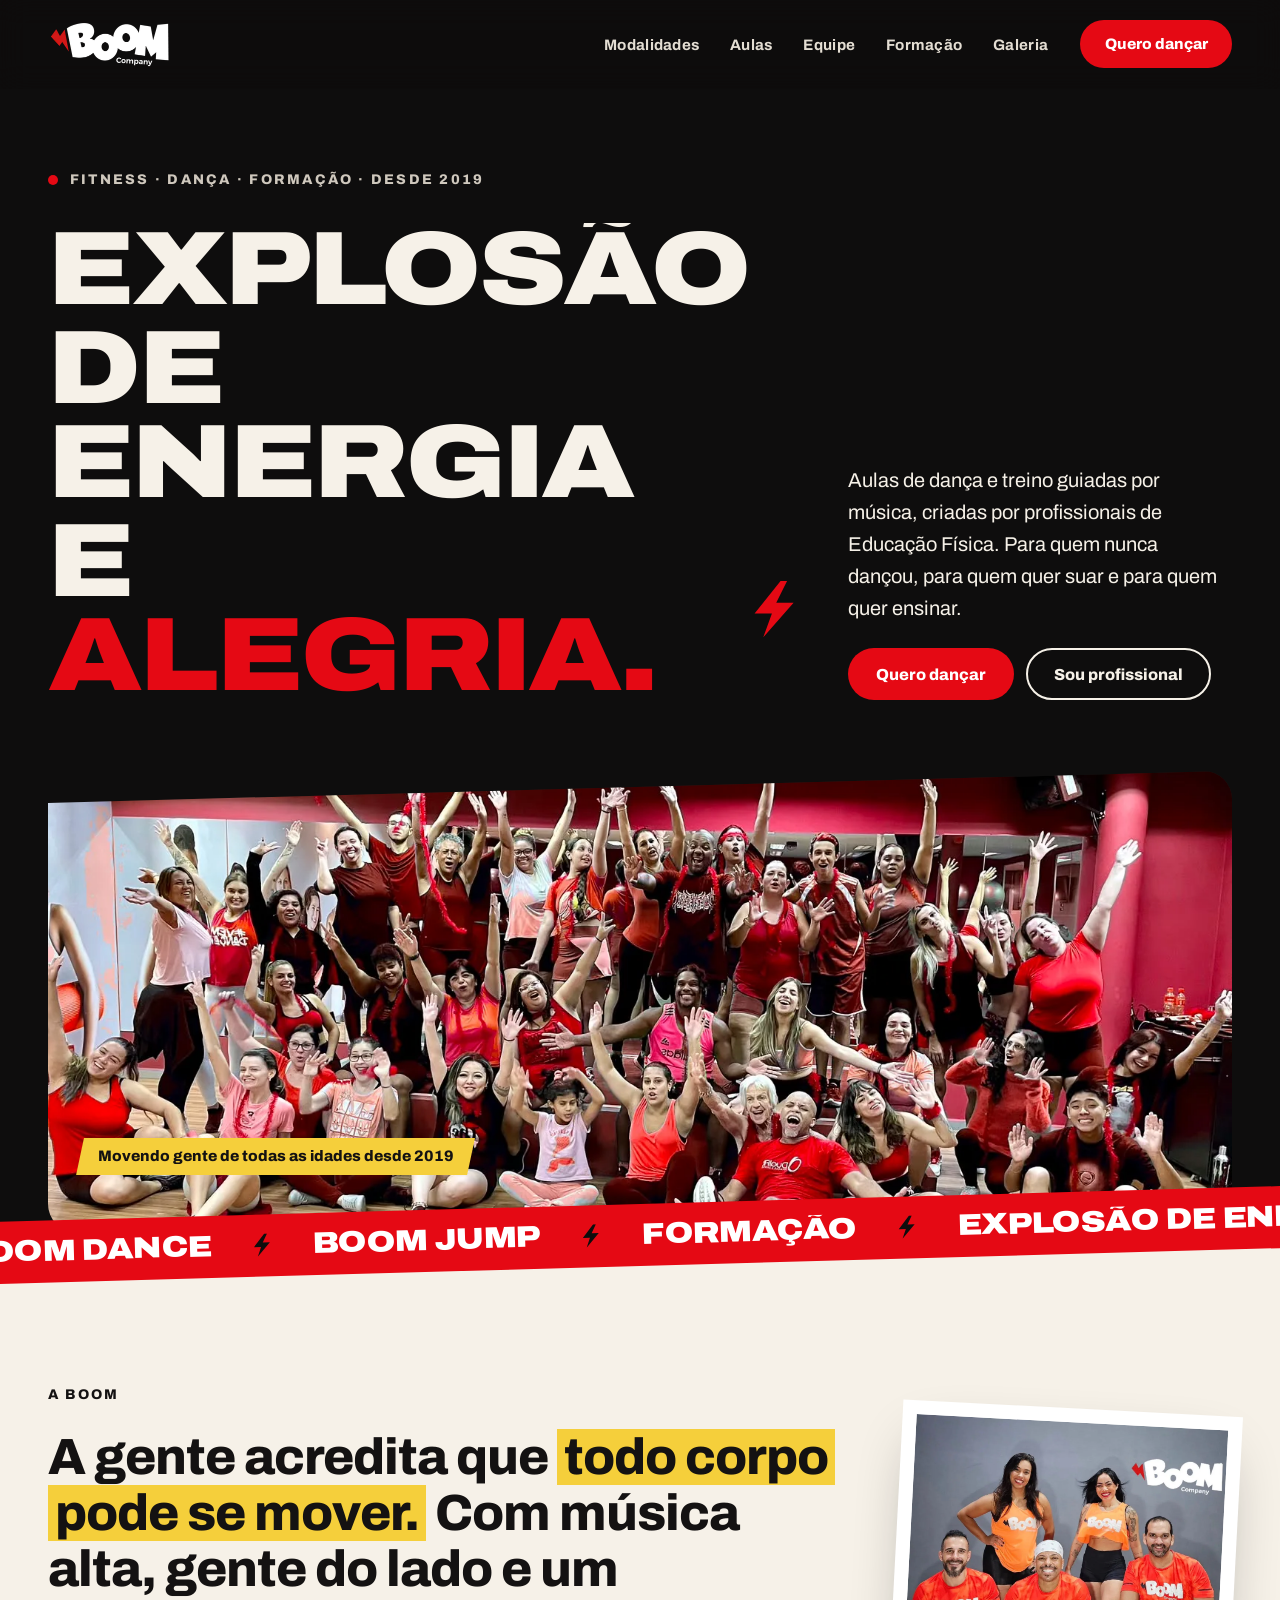
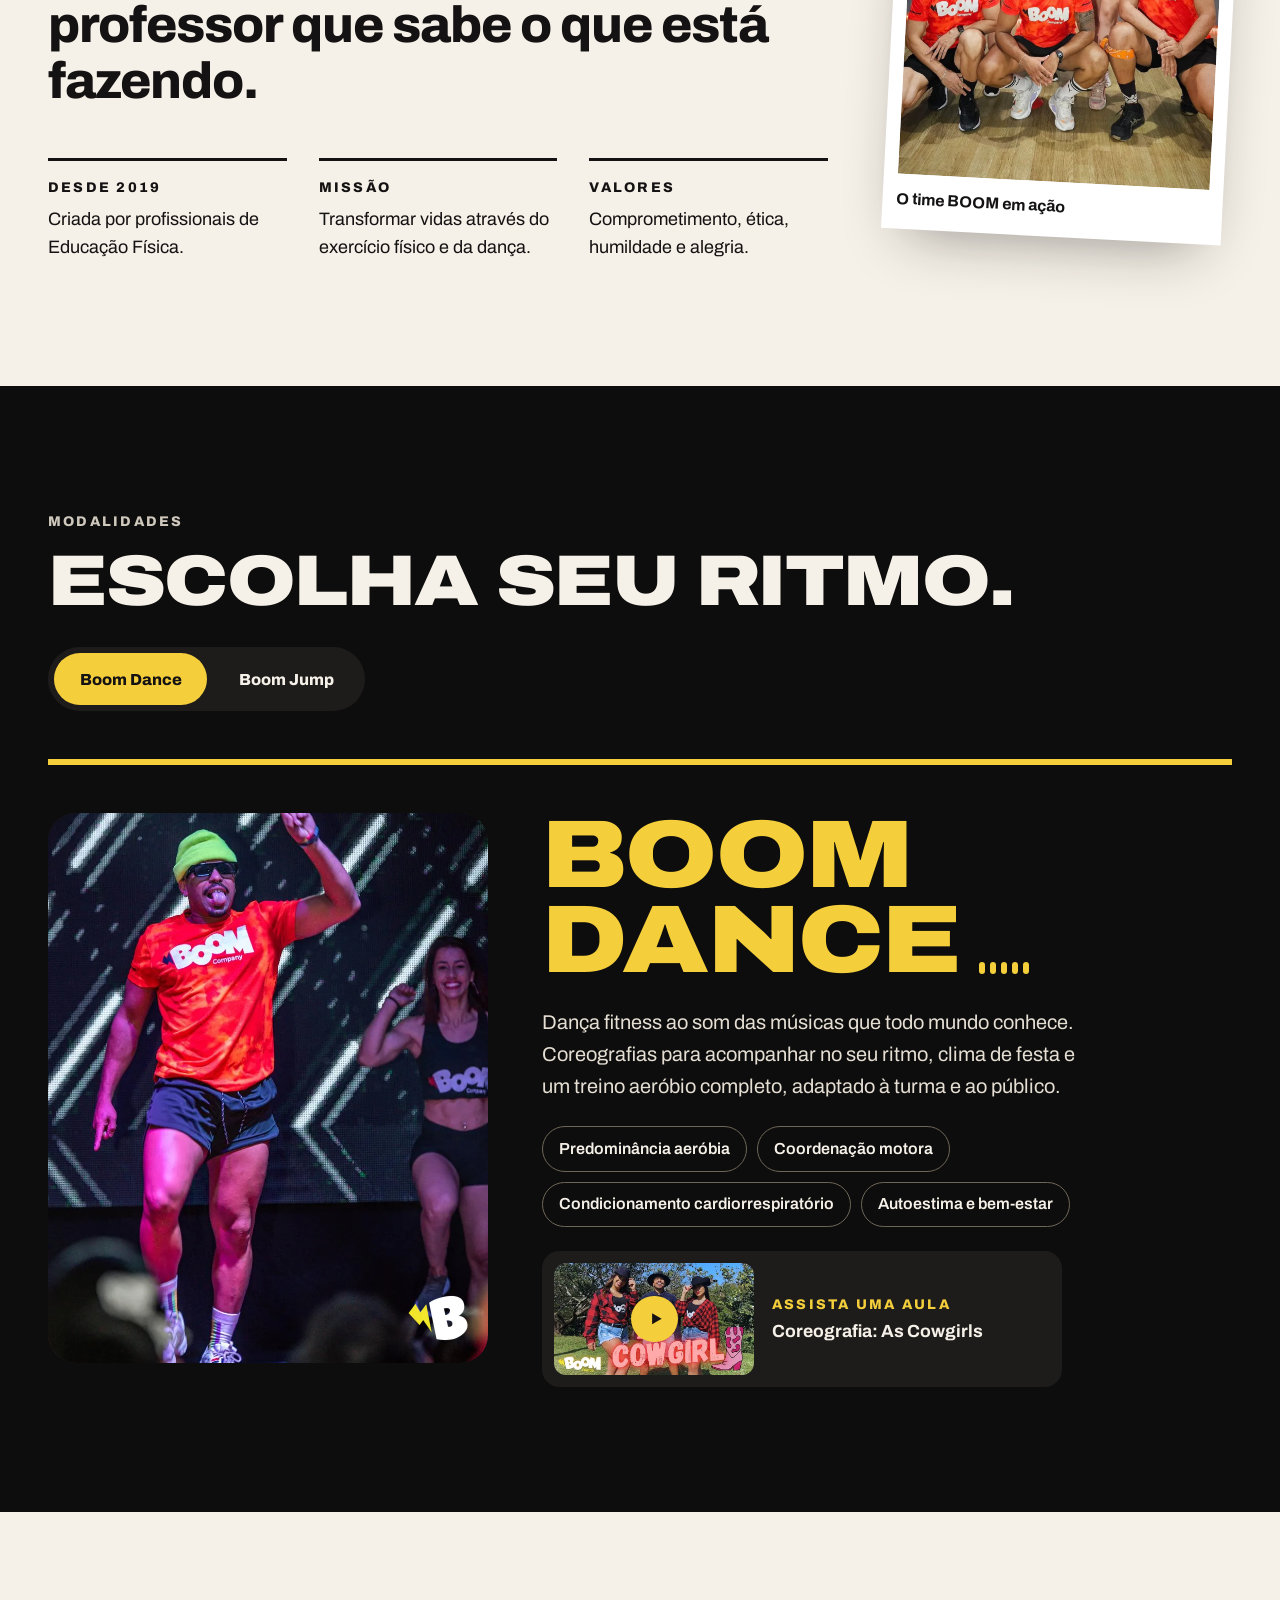
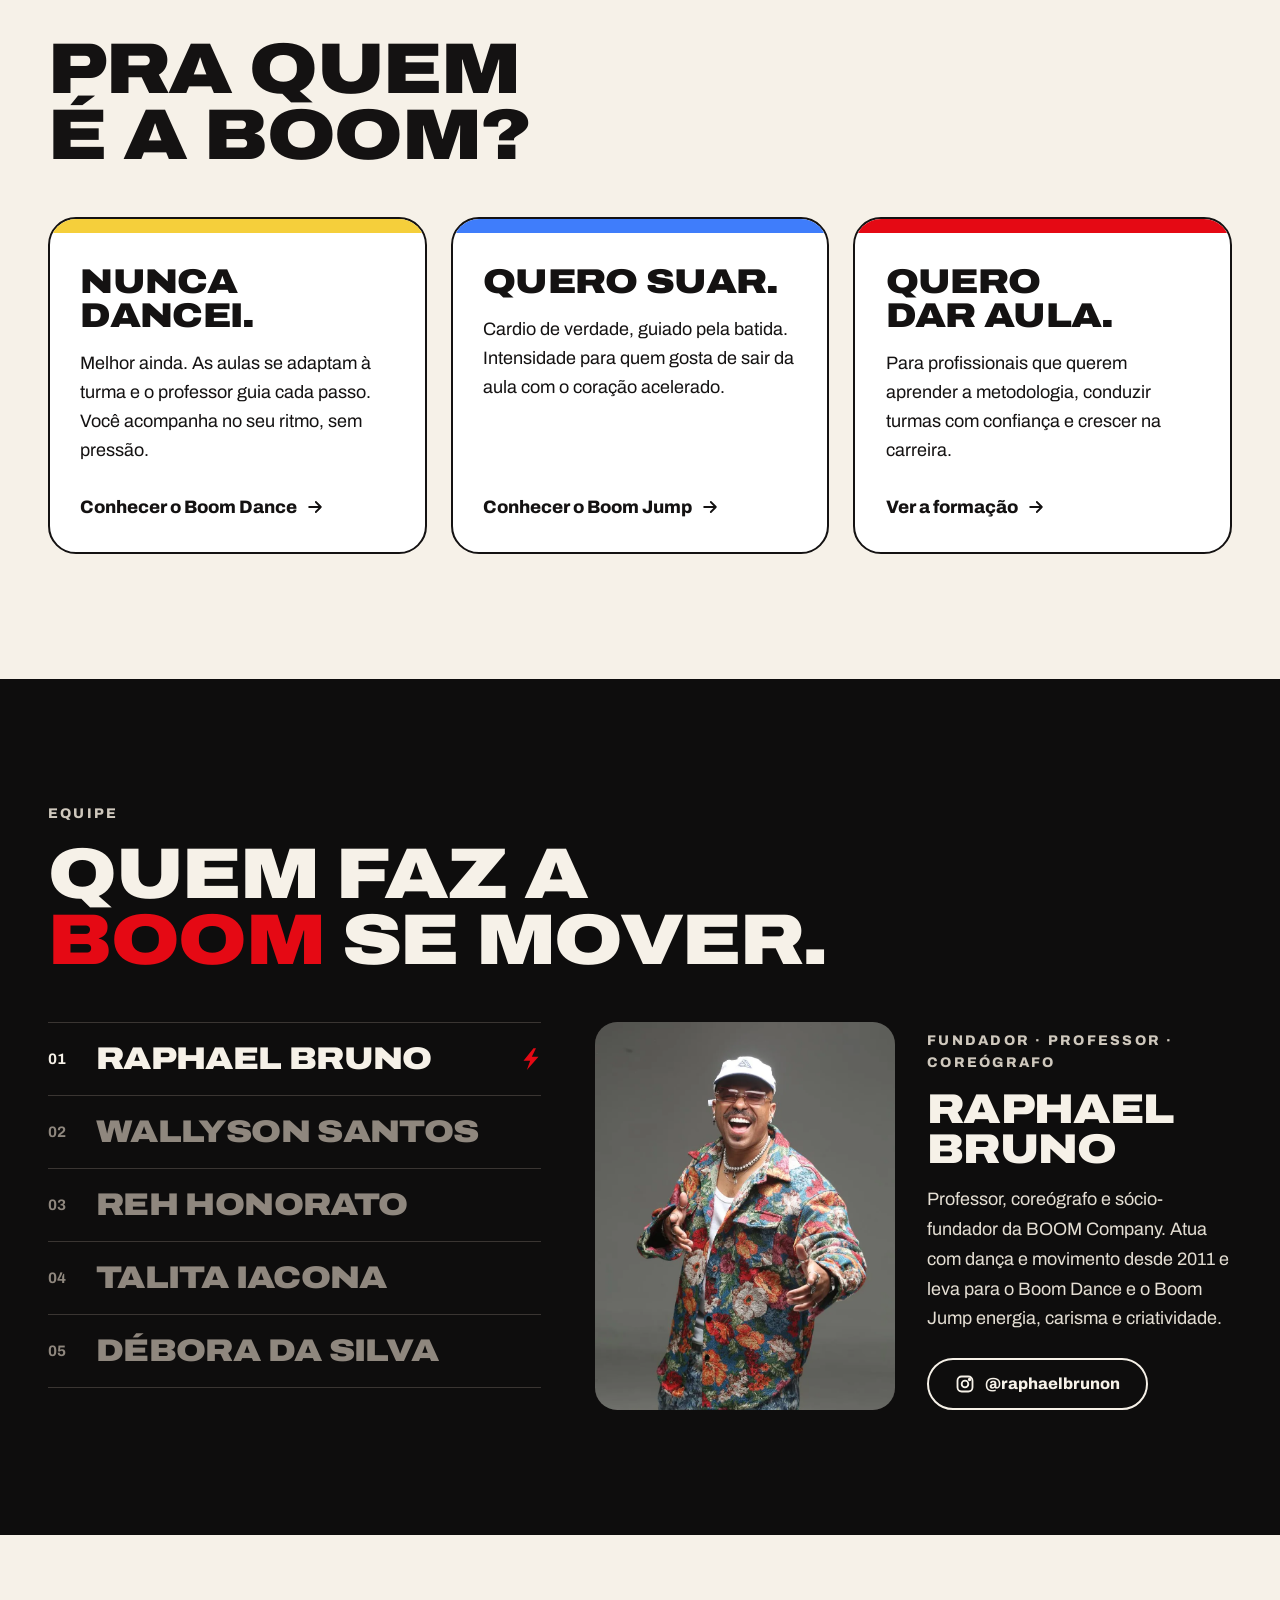
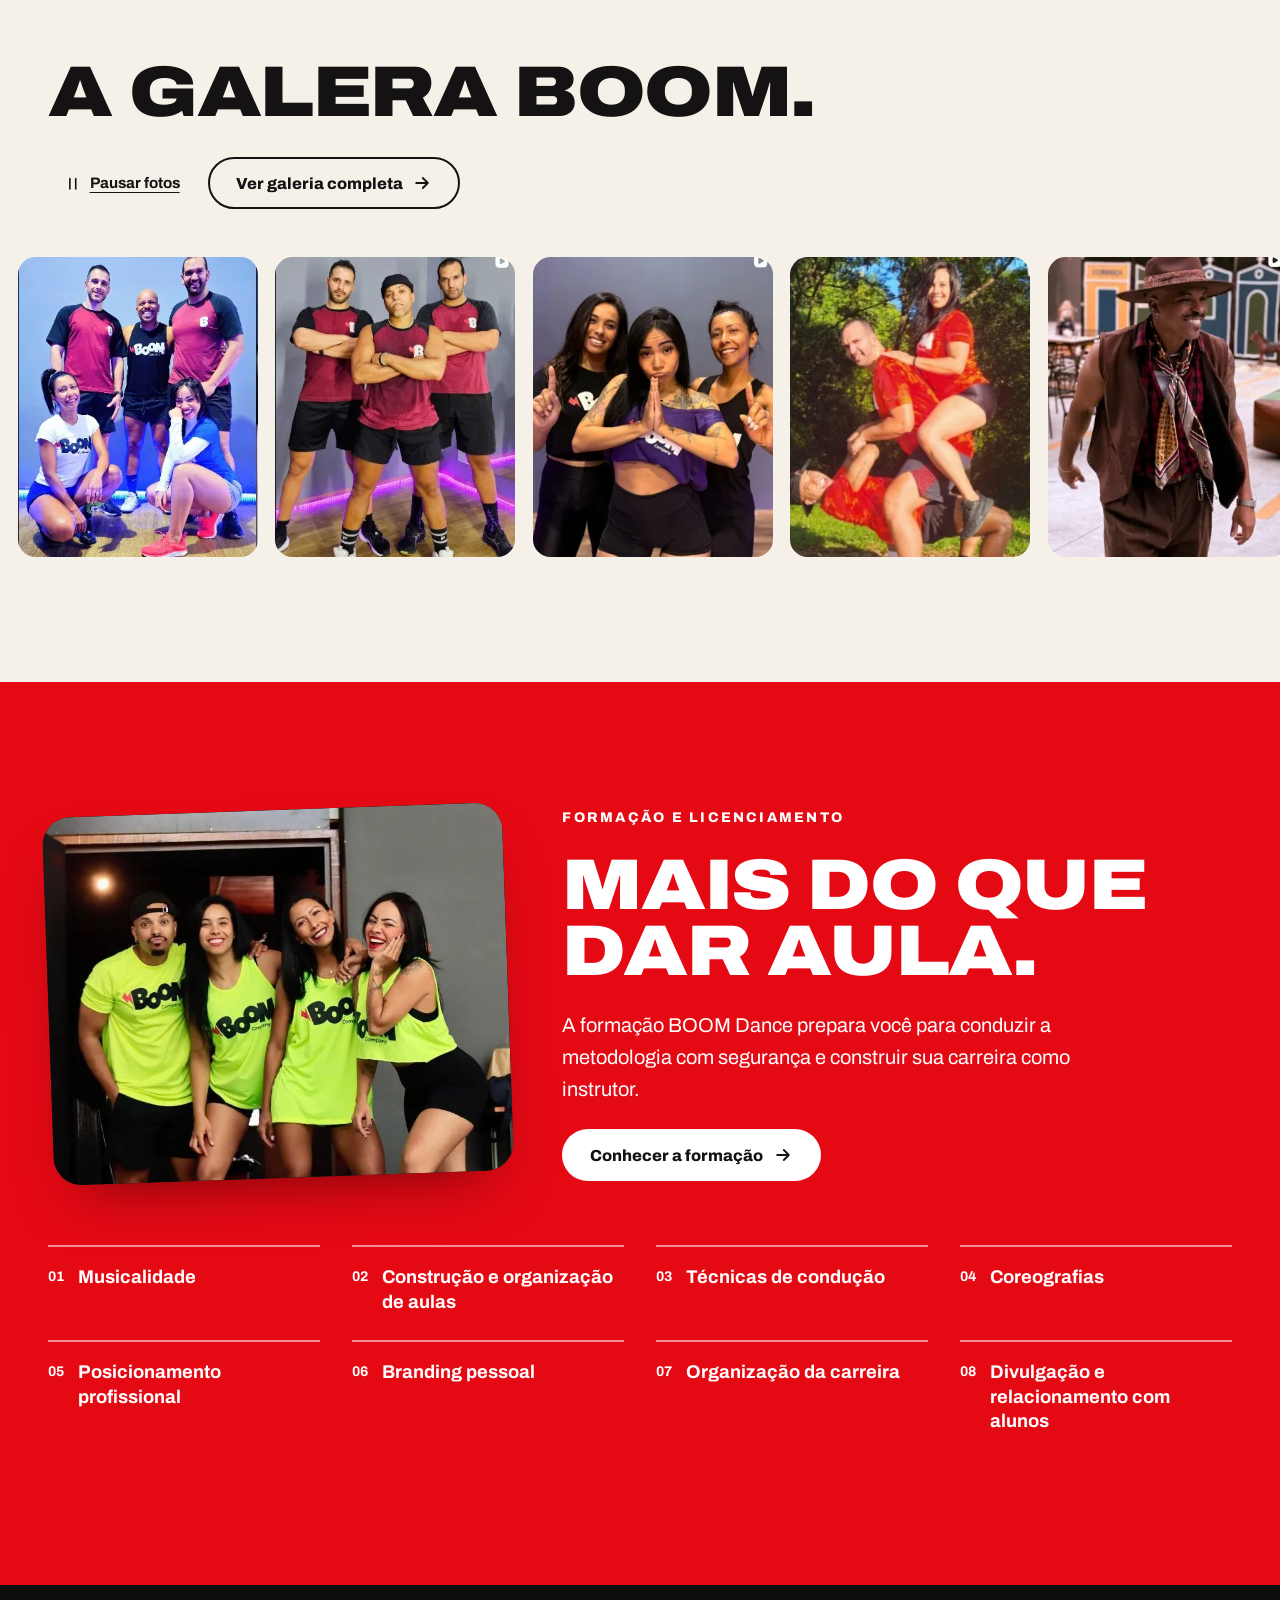
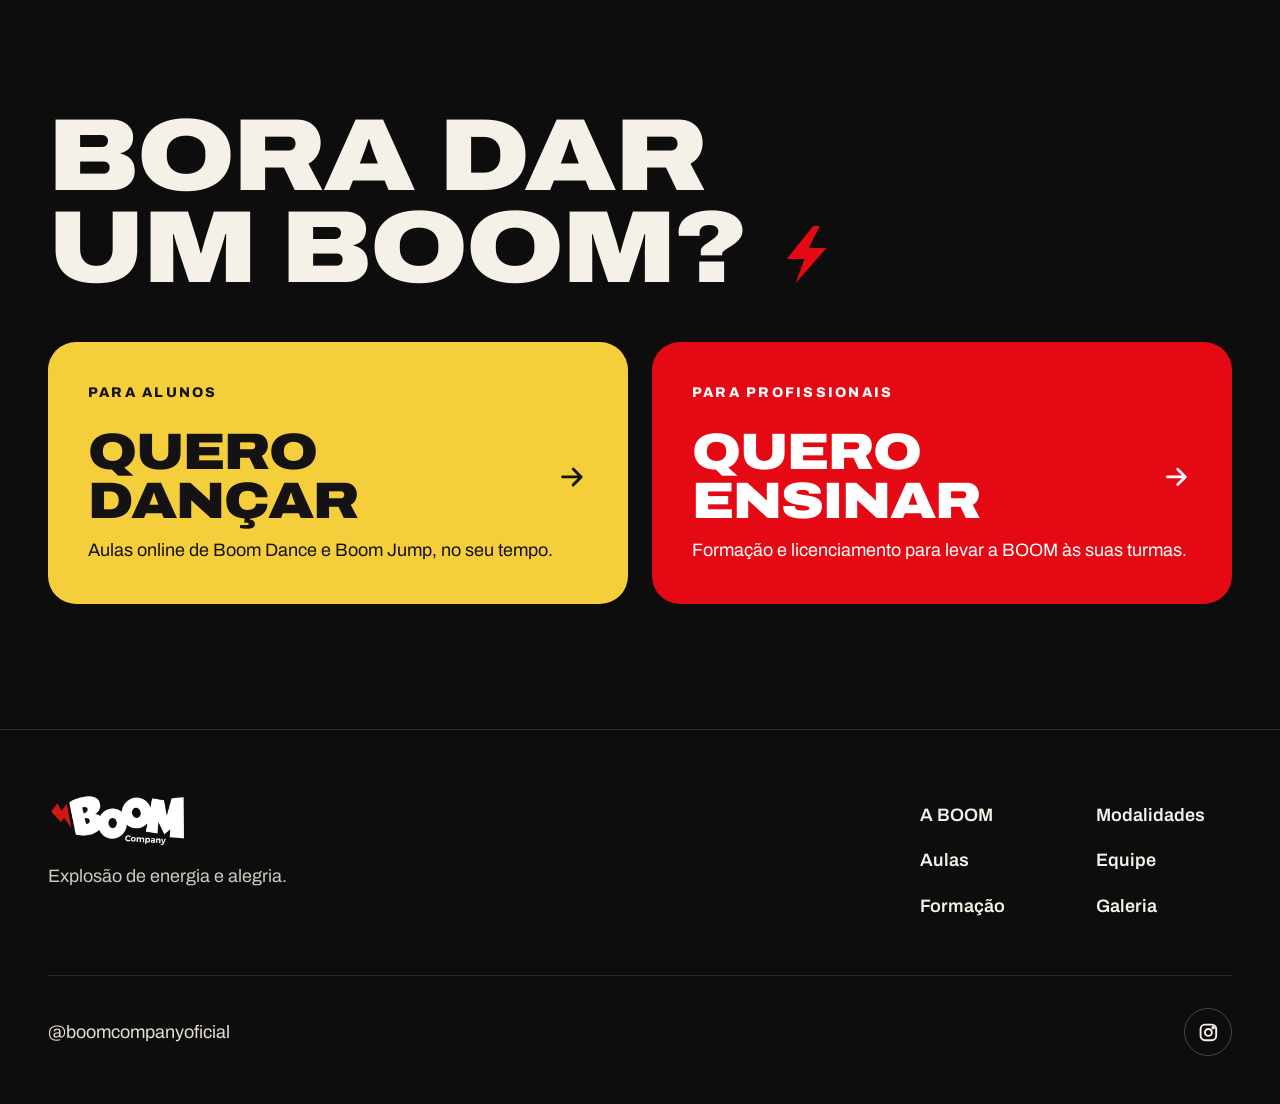
==== commit 58c3ce5c: "Add files via upload" ====
--- a/index.html
+++ b/index.html
@@ -1,2 +1,2 @@
-<!DOCTYPE html><html lang="pt-BR"><head><meta charset="utf-8"><meta name="viewport" content="width=device-width, initial-scale=1"><title>BOOM Company · Explosão de energia e alegria</title><meta name="description" content="Dança fitness, treino guiado por música e formação de instrutores. Conheça o Boom Dance, o Boom Jump e a equipe da BOOM Company."><link rel="canonical" href="https://www.boomcompany.com.br/"><meta name="theme-color" content="#0e0d0d"><link rel="icon" type="image/png" href="./favicon.png"><link rel="apple-touch-icon" href="./apple-touch-icon.png"><meta property="og:type" content="website"><meta property="og:locale" content="pt_BR"><meta property="og:title" content="BOOM Company · Explosão de energia e alegria"><meta property="og:description" content="Dança fitness, treino guiado por música e formação de instrutores. Conheça o Boom Dance, o Boom Jump e a equipe da BOOM Company."><meta property="og:image" content="https://www.boomcompany.com.br/assets/turma-boom.ClU2mv6l_Z1JNGtm.jpg"><script>document.documentElement.classList.add('js');</script><link rel="stylesheet" href="./assets/Bolt.BFzb_CaX.css"><link rel="stylesheet" href="./assets/index.BbJ84Sk5.css"><style>.doors__title[data-astro-cid-2fuijuco]{margin-bottom:var(--s-5);font-size:clamp(2.75rem,1.6rem + 6vw,7.25rem);line-height:.9}.doors__title[data-astro-cid-2fuijuco] .bolt{vertical-align:-.02em;margin-left:.1em;display:inline-block}.doors__grid[data-astro-cid-2fuijuco]{gap:var(--s-3);grid-template-columns:repeat(auto-fit,minmax(19rem,1fr));display:grid}.doors__door[data-astro-cid-2fuijuco]{border-radius:var(--radius-l);justify-content:space-between;gap:var(--s-3);flex-direction:column;min-height:15rem;padding:clamp(1.6rem,1rem + 2vw,2.5rem);display:flex}.doors__door--student[data-astro-cid-2fuijuco]{background:var(--yellow);color:var(--paper-ink)}.doors__door--pro[data-astro-cid-2fuijuco]{background:var(--red);color:var(--white)}.doors__door[data-astro-cid-2fuijuco] .eyebrow[data-astro-cid-2fuijuco]{color:inherit}.doors__name[data-astro-cid-2fuijuco]{align-items:center;gap:.3em;font-size:clamp(2.2rem,1.6rem + 2vw,3.5rem);line-height:.95;display:flex}.doors__name[data-astro-cid-2fuijuco] svg{width:.7em;height:.7em;transition:transform .3s var(--ease)}.doors__door[data-astro-cid-2fuijuco]:hover .doors__name[data-astro-cid-2fuijuco] svg{transform:translate(8px)}.doors__text[data-astro-cid-2fuijuco]{margin-top:.75rem;line-height:1.5;display:block}
-</style></head><body><a class="skip-link" href="#conteudo">Pular para o conteúdo</a><header class="site-header" data-header data-astro-cid-nen7h5rs><div class="container site-header__row" data-astro-cid-nen7h5rs><a class="site-header__logo" href="./" aria-label="BOOM Company, página inicial" data-astro-cid-nen7h5rs><img src="./assets/boom-company.6eU--Zpo_1lzcCj.webp" alt loading="eager" data-astro-cid-nen7h5rs="true" decoding="async" width="248" height="91"></a><nav class="site-nav" aria-label="Principal" data-astro-cid-nen7h5rs><ul data-astro-cid-nen7h5rs><li data-astro-cid-nen7h5rs><a href="./#ritmo" data-astro-cid-nen7h5rs>Modalidades</a></li><li data-astro-cid-nen7h5rs><a href="./aulas/" data-astro-cid-nen7h5rs>Aulas</a></li><li data-astro-cid-nen7h5rs><a href="./#equipe" data-astro-cid-nen7h5rs>Equipe</a></li><li data-astro-cid-nen7h5rs><a href="./formacao/" data-astro-cid-nen7h5rs>Formação</a></li><li data-astro-cid-nen7h5rs><a href="./galeria/" data-astro-cid-nen7h5rs>Galeria</a></li></ul></nav><a class="btn btn--red site-header__cta" href="./aulas/" data-astro-cid-nen7h5rs>Quero dançar</a><button class="site-header__menu" type="button" aria-expanded="false" aria-controls="mobile-menu" data-menu-open data-astro-cid-nen7h5rs><svg viewBox="0 0 24 24" aria-hidden="true" focusable="false" fill="none" stroke="currentColor" stroke-width="2.2" stroke-linecap="round" stroke-linejoin="round"><path d="M4 8h16M4 16h11"></path></svg><span class="visually-hidden" data-astro-cid-nen7h5rs>Abrir menu</span></button></div></header><div class="mobile-menu" id="mobile-menu" hidden data-menu role="dialog" aria-modal="true" aria-label="Menu" data-astro-cid-nen7h5rs><div class="container mobile-menu__top" data-astro-cid-nen7h5rs><a href="./" aria-label="BOOM Company, página inicial" data-astro-cid-nen7h5rs><img src="./assets/boom-company.6eU--Zpo_1lzcCj.webp" alt data-astro-cid-nen7h5rs="true" loading="lazy" decoding="async" width="248" height="91"></a><button class="site-header__menu" type="button" data-menu-close data-astro-cid-nen7h5rs><svg viewBox="0 0 24 24" aria-hidden="true" focusable="false" fill="none" stroke="currentColor" stroke-width="2.2" stroke-linecap="round" stroke-linejoin="round"><path d="M6 6l12 12M18 6L6 18"></path></svg><span class="visually-hidden" data-astro-cid-nen7h5rs>Fechar menu</span></button></div><nav class="container mobile-menu__nav" aria-label="Menu" data-astro-cid-nen7h5rs><ul data-astro-cid-nen7h5rs><li data-astro-cid-nen7h5rs><a class="display" href="./#ritmo" data-menu-link data-astro-cid-nen7h5rs>Modalidades</a></li><li data-astro-cid-nen7h5rs><a class="display" href="./aulas/" data-menu-link data-astro-cid-nen7h5rs>Aulas</a></li><li data-astro-cid-nen7h5rs><a class="display" href="./#equipe" data-menu-link data-astro-cid-nen7h5rs>Equipe</a></li><li data-astro-cid-nen7h5rs><a class="display" href="./formacao/" data-menu-link data-astro-cid-nen7h5rs>Formação</a></li><li data-astro-cid-nen7h5rs><a class="display" href="./galeria/" data-menu-link data-astro-cid-nen7h5rs>Galeria</a></li></ul><div class="mobile-menu__ctas" data-astro-cid-nen7h5rs><a class="btn btn--red" href="./aulas/" data-menu-link data-astro-cid-nen7h5rs>Quero dançar</a><a class="btn btn--ghost" href="./formacao/" data-menu-link data-astro-cid-nen7h5rs>Sou profissional</a></div><a class="mobile-menu__ig" href="https://www.instagram.com/boomcompanyoficial/" target="_blank" rel="noopener noreferrer" data-astro-cid-nen7h5rs><svg viewBox="0 0 24 24" aria-hidden="true" focusable="false" fill="none" stroke="currentColor" stroke-width="2.2" stroke-linecap="round" stroke-linejoin="round"><rect x="3" y="3" width="18" height="18" rx="5"></rect><circle cx="12" cy="12" r="4"></circle><circle cx="17.5" cy="6.5" r="1" fill="currentColor"></circle></svg> @boomcompanyoficial</a></nav></div><script type="module">var e=document.querySelector(`[data-header]`),t=document.querySelector(`[data-menu]`),n=document.querySelector(`[data-menu-open]`),r=document.querySelector(`[data-menu-close]`);if(e){let t=()=>e.classList.toggle(`is-scrolled`,window.scrollY>8);t(),window.addEventListener(`scroll`,t,{passive:!0})}if(t&&n&&r){let e=()=>{t.hidden=!1,n.setAttribute(`aria-expanded`,`true`),document.body.style.overflow=`hidden`,r.focus()},i=(e=!0)=>{t.hidden=!0,n.setAttribute(`aria-expanded`,`false`),document.body.style.overflow=``,e&&n.focus()};n.addEventListener(`click`,e),r.addEventListener(`click`,()=>i()),t.querySelectorAll(`[data-menu-link]`).forEach(e=>e.addEventListener(`click`,()=>i(!1))),document.addEventListener(`keydown`,e=>{e.key===`Escape`&&!t.hidden&&i()}),window.matchMedia(`(min-width: 961px)`).addEventListener(`change`,e=>{e.matches&&!t.hidden&&i(!1)})}</script><main id="conteudo" class="site-main"><section class="hero" aria-labelledby="hero-title" data-astro-cid-i3irphx7><div class="container" data-astro-cid-i3irphx7><p class="hero__kicker eyebrow" data-astro-cid-i3irphx7><span class="hero__dot pulse" aria-hidden="true" data-astro-cid-i3irphx7></span>Fitness · Dança · Formação · desde 2019</p><div class="hero__grid" data-astro-cid-i3irphx7><h1 id="hero-title" class="display h1 hero__title" data-astro-cid-i3irphx7><span class="rise-line hero__line-1" data-astro-cid-i3irphx7><span data-astro-cid-i3irphx7>Explosão</span><span class="hero__chip" aria-hidden="true" data-astro-cid-i3irphx7><span class="hero__chip-in" data-astro-cid-i3irphx7><img src="./assets/boom-dance-aula.CF1IL1_i_ZmuE7E.webp" alt loading="eager" data-astro-cid-i3irphx7="true" decoding="async" width="854" height="1280"></span></span></span><span class="rise-line" data-astro-cid-i3irphx7><span style="animation-delay:.12s" data-astro-cid-i3irphx7>de energia</span></span><span class="rise-line hero__line-3" data-astro-cid-i3irphx7><span style="animation-delay:.24s" data-astro-cid-i3irphx7>e <span class="accent-red" data-astro-cid-i3irphx7>alegria.</span></span><svg class="bolt hero__bolt pulse" viewBox="0 0 24 26" aria-hidden="true" focusable="false"><polygon points="15,0 3,15 11,15 7,26 21,10 13,10 18,0"></polygon></svg></span></h1><div class="hero__side" data-reveal data-astro-cid-i3irphx7><p class="lead" data-astro-cid-i3irphx7>Aulas de dança e treino guiadas por música, criadas por profissionais de Educação Física. Para quem nunca dançou, para quem quer suar e para quem quer ensinar.</p><div class="hero__ctas" data-astro-cid-i3irphx7><a class="btn btn--red" href="./aulas/" data-astro-cid-i3irphx7>Quero dançar</a><a class="btn btn--ghost" href="./formacao/" data-astro-cid-i3irphx7>Sou profissional</a></div></div></div><figure class="hero__photo" data-reveal data-astro-cid-i3irphx7><div class="photo hero__photo-frame" data-astro-cid-i3irphx7><img src="./assets/turma-boom.ClU2mv6l_iCEv9.webp" alt="Turma da BOOM de vermelho, com alunos de várias idades, comemorando depois de uma aula" loading="eager" fetchpriority="high" data-astro-cid-i3irphx7="true" decoding="async" width="1600" height="900"></div><figcaption class="skew-tag hero__tag" data-astro-cid-i3irphx7><span data-astro-cid-i3irphx7>Movendo gente de todas as idades desde 2019</span></figcaption></figure></div></section><div class="ribbon" aria-hidden="true" data-astro-cid-fj7wpmrj><div class="marquee" data-astro-cid-fj7wpmrj><div class="marquee__track ribbon__track" data-astro-cid-fj7wpmrj><span class="ribbon__item" data-astro-cid-fj7wpmrj><span class="display" data-astro-cid-fj7wpmrj>Boom Dance</span><svg class="bolt ribbon__bolt" viewBox="0 0 24 26" aria-hidden="true" focusable="false"><polygon points="15,0 3,15 11,15 7,26 21,10 13,10 18,0" style="fill:#0e0d0d"></polygon></svg></span><span class="ribbon__item" data-astro-cid-fj7wpmrj><span class="display" data-astro-cid-fj7wpmrj>Boom Jump</span><svg class="bolt ribbon__bolt" viewBox="0 0 24 26" aria-hidden="true" focusable="false"><polygon points="15,0 3,15 11,15 7,26 21,10 13,10 18,0" style="fill:#0e0d0d"></polygon></svg></span><span class="ribbon__item" data-astro-cid-fj7wpmrj><span class="display" data-astro-cid-fj7wpmrj>Formação</span><svg class="bolt ribbon__bolt" viewBox="0 0 24 26" aria-hidden="true" focusable="false"><polygon points="15,0 3,15 11,15 7,26 21,10 13,10 18,0" style="fill:#0e0d0d"></polygon></svg></span><span class="ribbon__item" data-astro-cid-fj7wpmrj><span class="display" data-astro-cid-fj7wpmrj>Explosão de energia e alegria</span><svg class="bolt ribbon__bolt" viewBox="0 0 24 26" aria-hidden="true" focusable="false"><polygon points="15,0 3,15 11,15 7,26 21,10 13,10 18,0" style="fill:#0e0d0d"></polygon></svg></span><span class="ribbon__item" data-astro-cid-fj7wpmrj><span class="display" data-astro-cid-fj7wpmrj>Boom Dance</span><svg class="bolt ribbon__bolt" viewBox="0 0 24 26" aria-hidden="true" focusable="false"><polygon points="15,0 3,15 11,15 7,26 21,10 13,10 18,0" style="fill:#0e0d0d"></polygon></svg></span><span class="ribbon__item" data-astro-cid-fj7wpmrj><span class="display" data-astro-cid-fj7wpmrj>Boom Jump</span><svg class="bolt ribbon__bolt" viewBox="0 0 24 26" aria-hidden="true" focusable="false"><polygon points="15,0 3,15 11,15 7,26 21,10 13,10 18,0" style="fill:#0e0d0d"></polygon></svg></span><span class="ribbon__item" data-astro-cid-fj7wpmrj><span class="display" data-astro-cid-fj7wpmrj>Formação</span><svg class="bolt ribbon__bolt" viewBox="0 0 24 26" aria-hidden="true" focusable="false"><polygon points="15,0 3,15 11,15 7,26 21,10 13,10 18,0" style="fill:#0e0d0d"></polygon></svg></span><span class="ribbon__item" data-astro-cid-fj7wpmrj><span class="display" data-astro-cid-fj7wpmrj>Explosão de energia e alegria</span><svg class="bolt ribbon__bolt" viewBox="0 0 24 26" aria-hidden="true" focusable="false"><polygon points="15,0 3,15 11,15 7,26 21,10 13,10 18,0" style="fill:#0e0d0d"></polygon></svg></span></div></div></div><section id="a-boom" class="section section--day about" aria-labelledby="about-title" data-astro-cid-j4y4sje3><div class="container about__grid" data-astro-cid-j4y4sje3><div class="about__text" data-astro-cid-j4y4sje3><p class="eyebrow" data-astro-cid-j4y4sje3>A BOOM</p><h2 id="about-title" class="about__statement" data-reveal data-astro-cid-j4y4sje3>A gente acredita que <span class="marker" data-astro-cid-j4y4sje3>todo corpo pode se mover.</span> Com música alta, gente do lado e um professor que sabe o que está fazendo.</h2><ul class="about__facts" data-astro-cid-j4y4sje3><li data-reveal="1" data-astro-cid-j4y4sje3><p class="eyebrow" data-astro-cid-j4y4sje3>Desde 2019</p><p data-astro-cid-j4y4sje3>Criada por profissionais de Educação Física.</p></li><li data-reveal="2" data-astro-cid-j4y4sje3><p class="eyebrow" data-astro-cid-j4y4sje3>Missão</p><p data-astro-cid-j4y4sje3>Transformar vidas através do exercício físico e da dança.</p></li><li data-reveal="3" data-astro-cid-j4y4sje3><p class="eyebrow" data-astro-cid-j4y4sje3>Valores</p><p data-astro-cid-j4y4sje3>Comprometimento, ética, humildade e alegria.</p></li></ul></div><figure class="about__polaroid lift" data-reveal="2" data-astro-cid-j4y4sje3><div class="photo about__photo" data-astro-cid-j4y4sje3><img src="./assets/galera-time-laranja.48sxBnAu_Z1mESTt.webp" alt="Professores da BOOM de laranja posando juntos no estúdio" data-astro-cid-j4y4sje3="true" loading="lazy" decoding="async" width="1290" height="1284"></div><figcaption data-astro-cid-j4y4sje3>O time BOOM em ação</figcaption></figure></div></section><section id="ritmo" class="section section--stage rhythm" data-rhythm data-active="dance" aria-labelledby="rhythm-title" data-astro-cid-kbvfbk5u><div class="container" data-astro-cid-kbvfbk5u><div class="section-head" data-astro-cid-kbvfbk5u><div data-astro-cid-kbvfbk5u><p class="eyebrow" data-astro-cid-kbvfbk5u>Modalidades</p><h2 id="rhythm-title" class="display h2" data-astro-cid-kbvfbk5u>Escolha seu ritmo.</h2></div><div class="rhythm__switch" role="group" aria-label="Escolher modalidade" data-astro-cid-kbvfbk5u><button type="button" class="rhythm__btn rhythm__btn--dance" data-mod-btn="dance" aria-pressed="true" aria-controls="mod-dance" data-astro-cid-kbvfbk5u>Boom Dance</button><button type="button" class="rhythm__btn rhythm__btn--jump" data-mod-btn="jump" aria-pressed="false" aria-controls="mod-jump" data-astro-cid-kbvfbk5u>Boom Jump</button></div></div><article id="mod-dance" class="rhythm__panel rhythm__panel--dance" data-mod-panel="dance" aria-labelledby="mod-dance-title" data-astro-cid-kbvfbk5u><div class="rhythm__media" data-astro-cid-kbvfbk5u><div class="photo rhythm__photo" data-astro-cid-kbvfbk5u><img src="./assets/boom-dance-aula.CF1IL1_i_ZmuE7E.webp" alt="Professor da BOOM conduzindo uma aula de Boom Dance no palco" style="object-position:center 32%" data-astro-cid-kbvfbk5u="true" loading="lazy" decoding="async" width="854" height="1280"></div><img src="./assets/boom-dance.TJDoc48s_2qBcTf.webp" alt data-astro-cid-kbvfbk5u="true" loading="lazy" decoding="async" width="128" height="116" class="rhythm__mark"></div><div class="rhythm__body" data-astro-cid-kbvfbk5u><div class="rhythm__title-row" data-astro-cid-kbvfbk5u><h3 id="mod-dance-title" class="display rhythm__title" data-astro-cid-kbvfbk5u>Boom<br data-astro-cid-kbvfbk5u>Dance</h3><span class="eq" aria-hidden="true" data-astro-cid-kbvfbk5u><i data-astro-cid-kbvfbk5u></i><i data-astro-cid-kbvfbk5u></i><i data-astro-cid-kbvfbk5u></i><i data-astro-cid-kbvfbk5u></i><i data-astro-cid-kbvfbk5u></i></span></div><p class="lead" data-astro-cid-kbvfbk5u>Dança fitness ao som das músicas que todo mundo conhece. Coreografias para acompanhar no seu ritmo, clima de festa e um treino aeróbio completo, adaptado à turma e ao público.</p><ul class="rhythm__traits" aria-label="Características do Boom Dance" data-astro-cid-kbvfbk5u><li data-astro-cid-kbvfbk5u>Predominância aeróbia</li><li data-astro-cid-kbvfbk5u>Coordenação motora</li><li data-astro-cid-kbvfbk5u>Condicionamento cardiorrespiratório</li><li data-astro-cid-kbvfbk5u>Autoestima e bem-estar</li></ul><a class="rhythm__video lift" href="https://youtu.be/KM42j9D1Sxs" target="_blank" rel="noopener noreferrer" data-astro-cid-kbvfbk5u><span class="photo rhythm__thumb" data-astro-cid-kbvfbk5u><img src="./assets/video-as-cowgirls.C5T_HRWk_1WzT7u.webp" alt data-astro-cid-kbvfbk5u="true" loading="lazy" decoding="async" width="720" height="404"><span class="rhythm__play" data-astro-cid-kbvfbk5u><svg viewBox="0 0 24 24" aria-hidden="true" focusable="false" fill="none" stroke="currentColor" stroke-width="2.2" stroke-linecap="round" stroke-linejoin="round"><polygon points="7,4.5 20,12 7,19.5" fill="currentColor" stroke="none"></polygon></svg></span></span><span class="rhythm__video-text" data-astro-cid-kbvfbk5u><span class="eyebrow" data-astro-cid-kbvfbk5u>Assista uma aula</span><span class="rhythm__video-title" data-astro-cid-kbvfbk5u>Coreografia: As Cowgirls</span><span class="visually-hidden" data-astro-cid-kbvfbk5u>(abre o YouTube em nova aba)</span></span></a></div></article><article id="mod-jump" class="rhythm__panel rhythm__panel--jump" data-mod-panel="jump" aria-labelledby="mod-jump-title" data-astro-cid-kbvfbk5u><div class="rhythm__media" data-astro-cid-kbvfbk5u><div class="photo rhythm__photo" data-astro-cid-kbvfbk5u><img src="./assets/boom-jump-salto.Cw-rjuc1_1wUjbR.webp" alt="Professor da BOOM saltando com os braços abertos durante o Boom Jump" style="object-position:center 38%" data-astro-cid-kbvfbk5u="true" loading="lazy" decoding="async" width="896" height="1191"></div><img src="./assets/boom-jump.CGKM-G5W_ZEsHeW.webp" alt data-astro-cid-kbvfbk5u="true" loading="lazy" decoding="async" width="128" height="116" class="rhythm__mark"></div><div class="rhythm__body" data-astro-cid-kbvfbk5u><div class="rhythm__title-row" data-astro-cid-kbvfbk5u><h3 id="mod-jump-title" class="display rhythm__title" data-astro-cid-kbvfbk5u>Boom<br data-astro-cid-kbvfbk5u>Jump</h3><span class="eq eq--fast" aria-hidden="true" data-astro-cid-kbvfbk5u><i data-astro-cid-kbvfbk5u></i><i data-astro-cid-kbvfbk5u></i><i data-astro-cid-kbvfbk5u></i><i data-astro-cid-kbvfbk5u></i><i data-astro-cid-kbvfbk5u></i></span></div><p class="lead" data-astro-cid-kbvfbk5u>Treino cardiovascular guiado pela música. Intensidade, ritmo e potência em uma aula que acelera o coração do primeiro ao último bloco.</p><ul class="rhythm__traits" aria-label="Características do Boom Jump" data-astro-cid-kbvfbk5u><li data-astro-cid-kbvfbk5u>Cardio de alta intensidade</li><li data-astro-cid-kbvfbk5u>Guiado por música</li><li data-astro-cid-kbvfbk5u>Ritmo e potência</li></ul><a class="rhythm__video lift" href="https://youtu.be/4X6XQB9b3ho" target="_blank" rel="noopener noreferrer" data-astro-cid-kbvfbk5u><span class="photo rhythm__thumb" data-astro-cid-kbvfbk5u><img src="./assets/video-aula-jump.jo2t7IbS_Z1OJD7G.webp" alt data-astro-cid-kbvfbk5u="true" loading="lazy" decoding="async" width="777" height="438"><span class="rhythm__play" data-astro-cid-kbvfbk5u><svg viewBox="0 0 24 24" aria-hidden="true" focusable="false" fill="none" stroke="currentColor" stroke-width="2.2" stroke-linecap="round" stroke-linejoin="round"><polygon points="7,4.5 20,12 7,19.5" fill="currentColor" stroke="none"></polygon></svg></span></span><span class="rhythm__video-text" data-astro-cid-kbvfbk5u><span class="eyebrow" data-astro-cid-kbvfbk5u>Assista uma aula</span><span class="rhythm__video-title" data-astro-cid-kbvfbk5u>Aula completa de Boom Jump</span><span class="visually-hidden" data-astro-cid-kbvfbk5u>(abre o YouTube em nova aba)</span></span></a></div></article></div></section><script type="module">document.querySelectorAll(`[data-rhythm]`).forEach(e=>{let t=e.querySelectorAll(`[data-mod-btn]`),n=e.querySelectorAll(`[data-mod-panel]`),r=(r,i)=>{e.dataset.active=r,t.forEach(e=>e.setAttribute(`aria-pressed`,String(e.dataset.modBtn===r))),n.forEach(e=>{let t=e.dataset.modPanel===r;e.hidden=!t,e.classList.toggle(`is-entering`,t&&i)})};t.forEach(e=>e.addEventListener(`click`,()=>r(e.dataset.modBtn,!0))),r(e.dataset.active||`dance`,!1)});</script><section id="pra-quem" class="section section--day paths" aria-labelledby="pra-quem-title" data-astro-cid-p7nc7swl><div class="container" data-astro-cid-p7nc7swl><h2 id="pra-quem-title" class="display h2 paths__title" data-astro-cid-p7nc7swl>Pra quem é a BOOM?</h2><ul class="paths__grid" data-astro-cid-p7nc7swl><li data-reveal="1" data-astro-cid-p7nc7swl><a class="paths__card lift" href="./#ritmo" style="--path:var(--yellow)" data-astro-cid-p7nc7swl><span class="paths__band" aria-hidden="true" data-astro-cid-p7nc7swl></span><span class="paths__inner" data-astro-cid-p7nc7swl><span class="display paths__name" data-astro-cid-p7nc7swl>Nunca dancei.</span><span class="paths__text" data-astro-cid-p7nc7swl>Melhor ainda. As aulas se adaptam à turma e o professor guia cada passo. Você acompanha no seu ritmo, sem pressão.</span><span class="paths__cta" data-astro-cid-p7nc7swl>Conhecer o Boom Dance <svg viewBox="0 0 24 24" aria-hidden="true" focusable="false" fill="none" stroke="currentColor" stroke-width="2.2" stroke-linecap="round" stroke-linejoin="round"><path d="M5 12h14M13 6l6 6-6 6"></path></svg></span></span></a></li><li data-reveal="2" data-astro-cid-p7nc7swl><a class="paths__card lift" href="./#ritmo" style="--path:var(--blue)" data-astro-cid-p7nc7swl><span class="paths__band" aria-hidden="true" data-astro-cid-p7nc7swl></span><span class="paths__inner" data-astro-cid-p7nc7swl><span class="display paths__name" data-astro-cid-p7nc7swl>Quero suar.</span><span class="paths__text" data-astro-cid-p7nc7swl>Cardio de verdade, guiado pela batida. Intensidade para quem gosta de sair da aula com o coração acelerado.</span><span class="paths__cta" data-astro-cid-p7nc7swl>Conhecer o Boom Jump <svg viewBox="0 0 24 24" aria-hidden="true" focusable="false" fill="none" stroke="currentColor" stroke-width="2.2" stroke-linecap="round" stroke-linejoin="round"><path d="M5 12h14M13 6l6 6-6 6"></path></svg></span></span></a></li><li data-reveal="3" data-astro-cid-p7nc7swl><a class="paths__card lift" href="./formacao/" style="--path:var(--red)" data-astro-cid-p7nc7swl><span class="paths__band" aria-hidden="true" data-astro-cid-p7nc7swl></span><span class="paths__inner" data-astro-cid-p7nc7swl><span class="display paths__name" data-astro-cid-p7nc7swl>Quero dar aula.</span><span class="paths__text" data-astro-cid-p7nc7swl>Para profissionais que querem aprender a metodologia, conduzir turmas com confiança e crescer na carreira.</span><span class="paths__cta" data-astro-cid-p7nc7swl>Ver a formação <svg viewBox="0 0 24 24" aria-hidden="true" focusable="false" fill="none" stroke="currentColor" stroke-width="2.2" stroke-linecap="round" stroke-linejoin="round"><path d="M5 12h14M13 6l6 6-6 6"></path></svg></span></span></a></li></ul></div></section><section id="equipe" class="section section--stage team" data-team aria-labelledby="team-title" data-astro-cid-f7yjqeho><div class="container" data-astro-cid-f7yjqeho><p class="eyebrow team__eyebrow" data-astro-cid-f7yjqeho>Equipe</p><h2 id="team-title" class="display h2 team__title" data-astro-cid-f7yjqeho>Quem faz a <span class="accent-red" data-astro-cid-f7yjqeho>BOOM</span> se mover.</h2><div class="team__layout" data-astro-cid-f7yjqeho><ul class="team__list" role="list" aria-label="Escolha um professor" data-astro-cid-f7yjqeho><li data-astro-cid-f7yjqeho><button type="button" class="team__pick" data-person-btn="0" aria-pressed="true" aria-controls="pessoa-0" data-astro-cid-f7yjqeho><span class="team__num" aria-hidden="true" data-astro-cid-f7yjqeho>01</span><span class="photo team__avatar" aria-hidden="true" data-astro-cid-f7yjqeho><img src="./assets/equipe-raphael-bruno.CLdvFxzl_2mVeyk.webp" alt style="object-position:center 18%" data-astro-cid-f7yjqeho="true" loading="lazy" decoding="async" width="853" height="1280"></span><span class="display team__name team__name--full" data-astro-cid-f7yjqeho>Raphael Bruno</span><span class="team__name--short" data-astro-cid-f7yjqeho>Raphael</span><svg class="bolt team__bolt" viewBox="0 0 24 26" aria-hidden="true" focusable="false"><polygon points="15,0 3,15 11,15 7,26 21,10 13,10 18,0"></polygon></svg></button></li><li data-astro-cid-f7yjqeho><button type="button" class="team__pick" data-person-btn="1" aria-pressed="false" aria-controls="pessoa-1" data-astro-cid-f7yjqeho><span class="team__num" aria-hidden="true" data-astro-cid-f7yjqeho>02</span><span class="photo team__avatar" aria-hidden="true" data-astro-cid-f7yjqeho><img src="./assets/equipe-wallyson-santos.DUKy1XyT_1uhpeC.webp" alt style="object-position:center 22%" data-astro-cid-f7yjqeho="true" loading="lazy" decoding="async" width="720" height="1279"></span><span class="display team__name team__name--full" data-astro-cid-f7yjqeho>Wallyson Santos</span><span class="team__name--short" data-astro-cid-f7yjqeho>Wallyson</span><svg class="bolt team__bolt" viewBox="0 0 24 26" aria-hidden="true" focusable="false"><polygon points="15,0 3,15 11,15 7,26 21,10 13,10 18,0"></polygon></svg></button></li><li data-astro-cid-f7yjqeho><button type="button" class="team__pick" data-person-btn="2" aria-pressed="false" aria-controls="pessoa-2" data-astro-cid-f7yjqeho><span class="team__num" aria-hidden="true" data-astro-cid-f7yjqeho>03</span><span class="photo team__avatar" aria-hidden="true" data-astro-cid-f7yjqeho><img src="./assets/equipe-reh-honorato.Bcu8e3pp_gSSmg.webp" alt style="object-position:center 26%" data-astro-cid-f7yjqeho="true" loading="lazy" decoding="async" width="900" height="1600"></span><span class="display team__name team__name--full" data-astro-cid-f7yjqeho>Reh Honorato</span><span class="team__name--short" data-astro-cid-f7yjqeho>Reh</span><svg class="bolt team__bolt" viewBox="0 0 24 26" aria-hidden="true" focusable="false"><polygon points="15,0 3,15 11,15 7,26 21,10 13,10 18,0"></polygon></svg></button></li><li data-astro-cid-f7yjqeho><button type="button" class="team__pick" data-person-btn="3" aria-pressed="false" aria-controls="pessoa-3" data-astro-cid-f7yjqeho><span class="team__num" aria-hidden="true" data-astro-cid-f7yjqeho>04</span><span class="photo team__avatar" aria-hidden="true" data-astro-cid-f7yjqeho><img src="./assets/equipe-talita-iacona.D6_CKMlF_Z1vYfkK.webp" alt style="object-position:center 22%" data-astro-cid-f7yjqeho="true" loading="lazy" decoding="async" width="623" height="942"></span><span class="display team__name team__name--full" data-astro-cid-f7yjqeho>Talita Iacona</span><span class="team__name--short" data-astro-cid-f7yjqeho>Talita</span><svg class="bolt team__bolt" viewBox="0 0 24 26" aria-hidden="true" focusable="false"><polygon points="15,0 3,15 11,15 7,26 21,10 13,10 18,0"></polygon></svg></button></li><li data-astro-cid-f7yjqeho><button type="button" class="team__pick" data-person-btn="4" aria-pressed="false" aria-controls="pessoa-4" data-astro-cid-f7yjqeho><span class="team__num" aria-hidden="true" data-astro-cid-f7yjqeho>05</span><span class="photo team__avatar" aria-hidden="true" data-astro-cid-f7yjqeho><img src="./assets/equipe-debora-silva.CJ4_AtGB_27sjST.webp" alt style="object-position:center 16%" data-astro-cid-f7yjqeho="true" loading="lazy" decoding="async" width="1086" height="1448"></span><span class="display team__name team__name--full" data-astro-cid-f7yjqeho>Débora da Silva</span><span class="team__name--short" data-astro-cid-f7yjqeho>Débora</span><svg class="bolt team__bolt" viewBox="0 0 24 26" aria-hidden="true" focusable="false"><polygon points="15,0 3,15 11,15 7,26 21,10 13,10 18,0"></polygon></svg></button></li></ul><div class="team__stage" data-astro-cid-f7yjqeho><article id="pessoa-0" class="team__card" data-person-panel="0" aria-labelledby="pessoa-0-nome" data-astro-cid-f7yjqeho><div class="photo team__photo" data-astro-cid-f7yjqeho><img src="./assets/equipe-raphael-bruno.CLdvFxzl_2mVeyk.webp" alt="Raphael Bruno sorrindo, com camisa florida e boné branco" style="object-position:center 18%" data-astro-cid-f7yjqeho="true" loading="lazy" decoding="async" width="853" height="1280"></div><div class="team__info" data-astro-cid-f7yjqeho><p class="eyebrow" data-astro-cid-f7yjqeho>Fundador · Professor · Coreógrafo</p><h3 id="pessoa-0-nome" class="display team__card-name" data-astro-cid-f7yjqeho>Raphael Bruno</h3><p class="team__bio" data-astro-cid-f7yjqeho>Professor, coreógrafo e sócio-fundador da BOOM Company. Atua com dança e movimento desde 2011 e leva para o Boom Dance e o Boom Jump energia, carisma e criatividade.</p><a class="btn btn--ghost team__ig" href="https://www.instagram.com/raphaelbrunon/" target="_blank" rel="noopener noreferrer" data-astro-cid-f7yjqeho><svg viewBox="0 0 24 24" aria-hidden="true" focusable="false" fill="none" stroke="currentColor" stroke-width="2.2" stroke-linecap="round" stroke-linejoin="round"><rect x="3" y="3" width="18" height="18" rx="5"></rect><circle cx="12" cy="12" r="4"></circle><circle cx="17.5" cy="6.5" r="1" fill="currentColor"></circle></svg> @raphaelbrunon<span class="visually-hidden" data-astro-cid-f7yjqeho>(Instagram, abre em nova aba)</span></a></div></article><article id="pessoa-1" class="team__card" data-person-panel="1" aria-labelledby="pessoa-1-nome" data-astro-cid-f7yjqeho><div class="photo team__photo" data-astro-cid-f7yjqeho><img src="./assets/equipe-wallyson-santos.DUKy1XyT_1uhpeC.webp" alt="Wallyson Santos de braços cruzados, com regata azul da BOOM" style="object-position:center 22%" data-astro-cid-f7yjqeho="true" loading="lazy" decoding="async" width="720" height="1279"></div><div class="team__info" data-astro-cid-f7yjqeho><p class="eyebrow" data-astro-cid-f7yjqeho>CEO · Coreógrafo</p><h3 id="pessoa-1-nome" class="display team__card-name" data-astro-cid-f7yjqeho>Wallyson Santos</h3><p class="team__bio" data-astro-cid-f7yjqeho>Profissional de Educação Física desde 2011, especialista em aulas fitness. Passou por grandes eventos do segmento, como Fitness Brasil e ENAFs.</p><a class="btn btn--ghost team__ig" href="https://www.instagram.com/wallysonsantoss/" target="_blank" rel="noopener noreferrer" data-astro-cid-f7yjqeho><svg viewBox="0 0 24 24" aria-hidden="true" focusable="false" fill="none" stroke="currentColor" stroke-width="2.2" stroke-linecap="round" stroke-linejoin="round"><rect x="3" y="3" width="18" height="18" rx="5"></rect><circle cx="12" cy="12" r="4"></circle><circle cx="17.5" cy="6.5" r="1" fill="currentColor"></circle></svg> @wallysonsantoss<span class="visually-hidden" data-astro-cid-f7yjqeho>(Instagram, abre em nova aba)</span></a></div></article><article id="pessoa-2" class="team__card" data-person-panel="2" aria-labelledby="pessoa-2-nome" data-astro-cid-f7yjqeho><div class="photo team__photo" data-astro-cid-f7yjqeho><img src="./assets/equipe-reh-honorato.Bcu8e3pp_gSSmg.webp" alt="Reh Honorato em foto de estúdio" style="object-position:center 26%" data-astro-cid-f7yjqeho="true" loading="lazy" decoding="async" width="900" height="1600"></div><div class="team__info" data-astro-cid-f7yjqeho><p class="eyebrow" data-astro-cid-f7yjqeho>Professora · Coreógrafa</p><h3 id="pessoa-2-nome" class="display team__card-name" data-astro-cid-f7yjqeho>Reh Honorato</h3><p class="team__bio" data-astro-cid-f7yjqeho>Profissional de Educação Física (UNIP, 2019), pós-graduada em Fisiologia do Exercício (UNIGUAÇU, 2023). Personal trainer e coreógrafa da BOOM.</p><a class="btn btn--ghost team__ig" href="https://www.instagram.com/rehhonorato/" target="_blank" rel="noopener noreferrer" data-astro-cid-f7yjqeho><svg viewBox="0 0 24 24" aria-hidden="true" focusable="false" fill="none" stroke="currentColor" stroke-width="2.2" stroke-linecap="round" stroke-linejoin="round"><rect x="3" y="3" width="18" height="18" rx="5"></rect><circle cx="12" cy="12" r="4"></circle><circle cx="17.5" cy="6.5" r="1" fill="currentColor"></circle></svg> @rehhonorato<span class="visually-hidden" data-astro-cid-f7yjqeho>(Instagram, abre em nova aba)</span></a></div></article><article id="pessoa-3" class="team__card" data-person-panel="3" aria-labelledby="pessoa-3-nome" data-astro-cid-f7yjqeho><div class="photo team__photo" data-astro-cid-f7yjqeho><img src="./assets/equipe-talita-iacona.D6_CKMlF_Z1vYfkK.webp" alt="Talita Iacona sorrindo ao ar livre" style="object-position:center 22%" data-astro-cid-f7yjqeho="true" loading="lazy" decoding="async" width="623" height="942"></div><div class="team__info" data-astro-cid-f7yjqeho><p class="eyebrow" data-astro-cid-f7yjqeho>Professora · Coreógrafa</p><h3 id="pessoa-3-nome" class="display team__card-name" data-astro-cid-f7yjqeho>Talita Iacona</h3><p class="team__bio" data-astro-cid-f7yjqeho>Faz parte do time de professores da BOOM, criando experiências que unem movimento, energia e conexão em cada aula.</p><a class="btn btn--ghost team__ig" href="https://www.instagram.com/talitaiacona/" target="_blank" rel="noopener noreferrer" data-astro-cid-f7yjqeho><svg viewBox="0 0 24 24" aria-hidden="true" focusable="false" fill="none" stroke="currentColor" stroke-width="2.2" stroke-linecap="round" stroke-linejoin="round"><rect x="3" y="3" width="18" height="18" rx="5"></rect><circle cx="12" cy="12" r="4"></circle><circle cx="17.5" cy="6.5" r="1" fill="currentColor"></circle></svg> @talitaiacona<span class="visually-hidden" data-astro-cid-f7yjqeho>(Instagram, abre em nova aba)</span></a></div></article><article id="pessoa-4" class="team__card" data-person-panel="4" aria-labelledby="pessoa-4-nome" data-astro-cid-f7yjqeho><div class="photo team__photo" data-astro-cid-f7yjqeho><img src="./assets/equipe-debora-silva.CJ4_AtGB_27sjST.webp" alt="Débora da Silva em foto de estúdio com top da BOOM" style="object-position:center 16%" data-astro-cid-f7yjqeho="true" loading="lazy" decoding="async" width="1086" height="1448"></div><div class="team__info" data-astro-cid-f7yjqeho><p class="eyebrow" data-astro-cid-f7yjqeho>Professora · Coreógrafa</p><h3 id="pessoa-4-nome" class="display team__card-name" data-astro-cid-f7yjqeho>Débora da Silva</h3><p class="team__bio" data-astro-cid-f7yjqeho>Profissional de Educação Física formada pela Anhanguera em 2015, atua na área desde 2012. Especialista em aulas fitness, já ministrou aula na IHRSA.</p><a class="btn btn--ghost team__ig" href="https://www.instagram.com/deborasilvaprof/" target="_blank" rel="noopener noreferrer" data-astro-cid-f7yjqeho><svg viewBox="0 0 24 24" aria-hidden="true" focusable="false" fill="none" stroke="currentColor" stroke-width="2.2" stroke-linecap="round" stroke-linejoin="round"><rect x="3" y="3" width="18" height="18" rx="5"></rect><circle cx="12" cy="12" r="4"></circle><circle cx="17.5" cy="6.5" r="1" fill="currentColor"></circle></svg> @deborasilvaprof<span class="visually-hidden" data-astro-cid-f7yjqeho>(Instagram, abre em nova aba)</span></a></div></article></div></div></div></section><script type="module">document.querySelectorAll(`[data-team]`).forEach(e=>{let t=e.querySelectorAll(`[data-person-btn]`),n=e.querySelectorAll(`[data-person-panel]`),r=(e,r)=>{t.forEach(t=>t.setAttribute(`aria-pressed`,String(t.dataset.personBtn===e))),n.forEach(t=>{let n=t.dataset.personPanel===e;t.hidden=!n,t.classList.toggle(`is-entering`,n&&r)})};t.forEach(e=>e.addEventListener(`click`,()=>r(e.dataset.personBtn,!0))),r(`0`,!1)});</script><section id="galera" class="section section--day strip" data-strip aria-labelledby="strip-title" data-astro-cid-spkgfg57><div class="container section-head" data-astro-cid-spkgfg57><h2 id="strip-title" class="display h2" data-astro-cid-spkgfg57>A galera BOOM.</h2><div class="strip__actions" data-astro-cid-spkgfg57><button type="button" class="strip__pause" data-strip-toggle aria-pressed="false" data-astro-cid-spkgfg57><svg viewBox="0 0 24 24" aria-hidden="true" focusable="false" fill="none" stroke="currentColor" stroke-width="2.2" stroke-linecap="round" stroke-linejoin="round"><path d="M8 5v14"></path><path d="M16 5v14"></path></svg><span data-strip-label data-astro-cid-spkgfg57>Pausar fotos</span></button><a class="btn btn--ghost" href="./galeria/" data-astro-cid-spkgfg57>Ver galeria completa <svg viewBox="0 0 24 24" aria-hidden="true" focusable="false" fill="none" stroke="currentColor" stroke-width="2.2" stroke-linecap="round" stroke-linejoin="round"><path d="M5 12h14M13 6l6 6-6 6"></path></svg></a></div></div><div class="marquee strip__marquee" data-astro-cid-spkgfg57><ul class="marquee__track strip__track" data-astro-cid-spkgfg57><li class="photo strip__item" data-astro-cid-spkgfg57><img src="./assets/galera-equipe-1.CFn0u1wC_25mK1z.webp" alt="Equipe da BOOM reunida no estúdio" data-astro-cid-spkgfg57="true" loading="lazy" decoding="async" width="336" height="441"></li><li class="photo strip__item" data-astro-cid-spkgfg57><img src="./assets/galera-professores-2.DmHiLXOL_Z66uPr.webp" alt="Três professores da BOOM de braços cruzados" data-astro-cid-spkgfg57="true" loading="lazy" decoding="async" width="333" height="441"></li><li class="photo strip__item" data-astro-cid-spkgfg57><img src="./assets/galera-professoras.BALg9BES_Zp5tld.webp" alt="Três professoras da BOOM posando juntas" data-astro-cid-spkgfg57="true" loading="lazy" decoding="async" width="331" height="442"></li><li class="photo strip__item" data-astro-cid-spkgfg57><img src="./assets/galera-danca-ao-ar-livre.BDb36lwr_Z1HJDvJ.webp" alt="Dupla dançando ao ar livre" data-astro-cid-spkgfg57="true" loading="lazy" decoding="async" width="363" height="399"></li><li class="photo strip__item" data-astro-cid-spkgfg57><img src="./assets/galera-festa-junina.B0lqqf7W_ZHHyAO.webp" alt="Professor da BOOM vestido para a Festa Junina" data-astro-cid-spkgfg57="true" loading="lazy" decoding="async" width="331" height="447"></li><li class="photo strip__item" data-astro-cid-spkgfg57><img src="./assets/galera-professores.D1pwMbwu_Z2diHvi.webp" alt="Três professores da BOOM com camisetas coloridas" data-astro-cid-spkgfg57="true" loading="lazy" decoding="async" width="333" height="443"></li><li class="photo strip__item" data-astro-cid-spkgfg57><img src="./assets/formacao-time.liLoGZuk_2ab9fe.webp" alt="Professores da BOOM sorrindo com camisetas verdes" style="object-position:center 30%" data-astro-cid-spkgfg57="true" loading="lazy" decoding="async" width="718" height="663"></li><li class="photo strip__item" aria-hidden="true" data-astro-cid-spkgfg57><img src="./assets/galera-equipe-1.CFn0u1wC_25mK1z.webp" alt data-astro-cid-spkgfg57="true" loading="lazy" decoding="async" width="336" height="441"></li><li class="photo strip__item" aria-hidden="true" data-astro-cid-spkgfg57><img src="./assets/galera-professores-2.DmHiLXOL_Z66uPr.webp" alt data-astro-cid-spkgfg57="true" loading="lazy" decoding="async" width="333" height="441"></li><li class="photo strip__item" aria-hidden="true" data-astro-cid-spkgfg57><img src="./assets/galera-professoras.BALg9BES_Zp5tld.webp" alt data-astro-cid-spkgfg57="true" loading="lazy" decoding="async" width="331" height="442"></li><li class="photo strip__item" aria-hidden="true" data-astro-cid-spkgfg57><img src="./assets/galera-danca-ao-ar-livre.BDb36lwr_Z1HJDvJ.webp" alt data-astro-cid-spkgfg57="true" loading="lazy" decoding="async" width="363" height="399"></li><li class="photo strip__item" aria-hidden="true" data-astro-cid-spkgfg57><img src="./assets/galera-festa-junina.B0lqqf7W_ZHHyAO.webp" alt data-astro-cid-spkgfg57="true" loading="lazy" decoding="async" width="331" height="447"></li><li class="photo strip__item" aria-hidden="true" data-astro-cid-spkgfg57><img src="./assets/galera-professores.D1pwMbwu_Z2diHvi.webp" alt data-astro-cid-spkgfg57="true" loading="lazy" decoding="async" width="333" height="443"></li><li class="photo strip__item" aria-hidden="true" data-astro-cid-spkgfg57><img src="./assets/formacao-time.liLoGZuk_2ab9fe.webp" alt style="object-position:center 30%" data-astro-cid-spkgfg57="true" loading="lazy" decoding="async" width="718" height="663"></li></ul></div></section><script type="module">document.querySelectorAll(`[data-strip]`).forEach(e=>{let t=e.querySelector(`[data-strip-toggle]`),n=e.querySelector(`[data-strip-label]`),r=e.querySelector(`.marquee`);t?.addEventListener(`click`,()=>{let e=r.classList.toggle(`is-paused`);t.setAttribute(`aria-pressed`,String(e)),n&&(n.textContent=e?`Retomar fotos`:`Pausar fotos`)})});</script><section id="formacao" class="section section--red training" aria-labelledby="training-title" data-astro-cid-k4wkpgss><div class="container" data-astro-cid-k4wkpgss><div class="training__top" data-astro-cid-k4wkpgss><div class="photo training__photo" data-reveal data-astro-cid-k4wkpgss><img src="./assets/formacao-time.liLoGZuk_2ab9fe.webp" alt="Professores da BOOM sorrindo juntos com camisetas verdes" data-astro-cid-k4wkpgss="true" loading="lazy" decoding="async" width="718" height="663"></div><div class="training__text" data-astro-cid-k4wkpgss><p class="eyebrow" data-astro-cid-k4wkpgss>Formação e licenciamento</p><h2 id="training-title" class="display h2" data-astro-cid-k4wkpgss>Mais do que dar aula.</h2><p class="lead" data-astro-cid-k4wkpgss>A formação BOOM Dance prepara você para conduzir a metodologia com segurança e construir sua carreira como instrutor.</p><a class="btn btn--white" href="./formacao/" data-astro-cid-k4wkpgss>Conhecer a formação <svg viewBox="0 0 24 24" aria-hidden="true" focusable="false" fill="none" stroke="currentColor" stroke-width="2.2" stroke-linecap="round" stroke-linejoin="round"><path d="M5 12h14M13 6l6 6-6 6"></path></svg></a></div></div><ol class="training__topics" aria-label="O que a formação aborda" data-astro-cid-k4wkpgss><li data-astro-cid-k4wkpgss><span aria-hidden="true" data-astro-cid-k4wkpgss>01</span>Musicalidade</li><li data-astro-cid-k4wkpgss><span aria-hidden="true" data-astro-cid-k4wkpgss>02</span>Construção e organização de aulas</li><li data-astro-cid-k4wkpgss><span aria-hidden="true" data-astro-cid-k4wkpgss>03</span>Técnicas de condução</li><li data-astro-cid-k4wkpgss><span aria-hidden="true" data-astro-cid-k4wkpgss>04</span>Coreografias</li><li data-astro-cid-k4wkpgss><span aria-hidden="true" data-astro-cid-k4wkpgss>05</span>Posicionamento profissional</li><li data-astro-cid-k4wkpgss><span aria-hidden="true" data-astro-cid-k4wkpgss>06</span>Branding pessoal</li><li data-astro-cid-k4wkpgss><span aria-hidden="true" data-astro-cid-k4wkpgss>07</span>Organização da carreira</li><li data-astro-cid-k4wkpgss><span aria-hidden="true" data-astro-cid-k4wkpgss>08</span>Divulgação e relacionamento com alunos</li></ol></div></section><section id="final" class="section section--stage doors" aria-labelledby="doors-title" data-astro-cid-2fuijuco><div class="container" data-astro-cid-2fuijuco><h2 id="doors-title" class="display doors__title" data-astro-cid-2fuijuco>Bora dar um BOOM? <svg class="bolt pulse" viewBox="0 0 24 26" aria-hidden="true" focusable="false"><polygon points="15,0 3,15 11,15 7,26 21,10 13,10 18,0"></polygon></svg></h2><div class="doors__grid" data-astro-cid-2fuijuco><a class="doors__door doors__door--student lift" href="./aulas/" data-reveal="1" data-astro-cid-2fuijuco><span class="eyebrow" data-astro-cid-2fuijuco>Para alunos</span><span data-astro-cid-2fuijuco><span class="display doors__name" data-astro-cid-2fuijuco>Quero dançar <svg viewBox="0 0 24 24" aria-hidden="true" focusable="false" fill="none" stroke="currentColor" stroke-width="2.2" stroke-linecap="round" stroke-linejoin="round"><path d="M5 12h14M13 6l6 6-6 6"></path></svg></span><span class="doors__text" data-astro-cid-2fuijuco>Aulas online de Boom Dance e Boom Jump, no seu tempo.</span></span></a><a class="doors__door doors__door--pro lift" href="./formacao/" data-reveal="2" data-astro-cid-2fuijuco><span class="eyebrow" data-astro-cid-2fuijuco>Para profissionais</span><span data-astro-cid-2fuijuco><span class="display doors__name" data-astro-cid-2fuijuco>Quero ensinar <svg viewBox="0 0 24 24" aria-hidden="true" focusable="false" fill="none" stroke="currentColor" stroke-width="2.2" stroke-linecap="round" stroke-linejoin="round"><path d="M5 12h14M13 6l6 6-6 6"></path></svg></span><span class="doors__text" data-astro-cid-2fuijuco>Formação e licenciamento para levar a BOOM às suas turmas.</span></span></a></div></div></section></main><footer class="site-footer" data-astro-cid-jo6i4kqk><div class="container" data-astro-cid-jo6i4kqk><div class="site-footer__main" data-astro-cid-jo6i4kqk><div data-astro-cid-jo6i4kqk><a href="./" aria-label="BOOM Company, página inicial" data-astro-cid-jo6i4kqk><img src="./assets/boom-company.6eU--Zpo_1lzcCj.webp" alt data-astro-cid-jo6i4kqk="true" loading="lazy" decoding="async" width="248" height="91"></a><p class="site-footer__phrase" data-astro-cid-jo6i4kqk>Explosão de energia e alegria.</p></div><nav aria-label="Rodapé" data-astro-cid-jo6i4kqk><ul class="site-footer__nav" data-astro-cid-jo6i4kqk><li data-astro-cid-jo6i4kqk><a href="./#a-boom" data-astro-cid-jo6i4kqk>A BOOM</a></li><li data-astro-cid-jo6i4kqk><a href="./#ritmo" data-astro-cid-jo6i4kqk>Modalidades</a></li><li data-astro-cid-jo6i4kqk><a href="./aulas/" data-astro-cid-jo6i4kqk>Aulas</a></li><li data-astro-cid-jo6i4kqk><a href="./#equipe" data-astro-cid-jo6i4kqk>Equipe</a></li><li data-astro-cid-jo6i4kqk><a href="./formacao/" data-astro-cid-jo6i4kqk>Formação</a></li><li data-astro-cid-jo6i4kqk><a href="./galeria/" data-astro-cid-jo6i4kqk>Galeria</a></li></ul></nav></div><div class="site-footer__bottom" data-astro-cid-jo6i4kqk><div class="site-footer__contact" data-astro-cid-jo6i4kqk><a href="https://www.instagram.com/boomcompanyoficial/" target="_blank" rel="noopener noreferrer" data-astro-cid-jo6i4kqk>@boomcompanyoficial</a></div><ul class="site-footer__social" aria-label="Redes sociais" data-astro-cid-jo6i4kqk><li data-astro-cid-jo6i4kqk><a href="https://www.instagram.com/boomcompanyoficial/" target="_blank" rel="noopener noreferrer" aria-label="Instagram da BOOM Company" data-astro-cid-jo6i4kqk><svg viewBox="0 0 24 24" aria-hidden="true" focusable="false" fill="none" stroke="currentColor" stroke-width="2.2" stroke-linecap="round" stroke-linejoin="round"><rect x="3" y="3" width="18" height="18" rx="5"></rect><circle cx="12" cy="12" r="4"></circle><circle cx="17.5" cy="6.5" r="1" fill="currentColor"></circle></svg></a></li></ul></div></div></footer><script type="module">var e=document.querySelectorAll(`[data-reveal]`);if(`IntersectionObserver`in window){let t=new IntersectionObserver(e=>{e.forEach(e=>{e.isIntersecting&&(e.target.classList.add(`is-in`),t.unobserve(e.target))})},{threshold:.12,rootMargin:`0px 0px -40px 0px`});e.forEach(e=>t.observe(e))}else e.forEach(e=>e.classList.add(`is-in`));</script></body></html>+<!DOCTYPE html><html lang="pt-BR"><head><meta charset="utf-8"><meta name="viewport" content="width=device-width, initial-scale=1"><title>BOOM Company · Explosão de energia e alegria</title><meta name="description" content="Dança fitness, treino guiado por música e formação de instrutores. Conheça o Boom Dance, o Boom Jump e a equipe da BOOM Company."><link rel="canonical" href="https://www.boomcompany.com.br/"><meta name="theme-color" content="#0e0d0d"><link rel="icon" type="image/png" href="./favicon.png"><link rel="apple-touch-icon" href="./apple-touch-icon.png"><meta property="og:type" content="website"><meta property="og:locale" content="pt_BR"><meta property="og:title" content="BOOM Company · Explosão de energia e alegria"><meta property="og:description" content="Dança fitness, treino guiado por música e formação de instrutores. Conheça o Boom Dance, o Boom Jump e a equipe da BOOM Company."><meta property="og:image" content="https://www.boomcompany.com.br/assets/turma-boom.ClU2mv6l_Z1JNGtm.jpg"><script>document.documentElement.classList.add('js');</script><link rel="stylesheet" href="./assets/Bolt.n_KBH3ML.css"><link rel="stylesheet" href="./assets/index.CdeVmeHy.css"><style>.doors__title[data-astro-cid-2fuijuco]{margin-bottom:var(--s-5);font-size:clamp(2.75rem,1.6rem + 6vw,7.25rem);line-height:.9}.doors__title[data-astro-cid-2fuijuco] .bolt{vertical-align:-.02em;margin-left:.1em;display:inline-block}.doors__grid[data-astro-cid-2fuijuco]{gap:var(--s-3);grid-template-columns:repeat(auto-fit,minmax(19rem,1fr));display:grid}.doors__door[data-astro-cid-2fuijuco]{border-radius:var(--radius-l);justify-content:space-between;gap:var(--s-3);flex-direction:column;min-height:15rem;padding:clamp(1.6rem,1rem + 2vw,2.5rem);display:flex}.doors__door--student[data-astro-cid-2fuijuco]{background:var(--yellow);color:var(--paper-ink)}.doors__door--pro[data-astro-cid-2fuijuco]{background:var(--red);color:var(--white)}.doors__door[data-astro-cid-2fuijuco] .eyebrow[data-astro-cid-2fuijuco]{color:inherit}.doors__name[data-astro-cid-2fuijuco]{align-items:center;gap:.3em;font-size:clamp(2.2rem,1.6rem + 2vw,3.5rem);line-height:.95;display:flex}.doors__name[data-astro-cid-2fuijuco] svg{width:.7em;height:.7em;transition:transform .3s var(--ease)}.doors__door[data-astro-cid-2fuijuco]:hover .doors__name[data-astro-cid-2fuijuco] svg{transform:translate(8px)}.doors__text[data-astro-cid-2fuijuco]{margin-top:.75rem;line-height:1.5;display:block}
+</style></head><body><a class="skip-link" href="#conteudo">Pular para o conteúdo</a><header class="site-header" data-header data-astro-cid-nen7h5rs><div class="container site-header__row" data-astro-cid-nen7h5rs><a class="site-header__logo" href="./" aria-label="BOOM Company, página inicial" data-astro-cid-nen7h5rs><img src="./assets/boom-company.6eU--Zpo_1lzcCj.webp" alt loading="eager" data-astro-cid-nen7h5rs="true" decoding="async" width="248" height="91"></a><nav class="site-nav" aria-label="Principal" data-astro-cid-nen7h5rs><ul data-astro-cid-nen7h5rs><li data-astro-cid-nen7h5rs><a href="./#ritmo" data-astro-cid-nen7h5rs>Modalidades</a></li><li data-astro-cid-nen7h5rs><a href="./aulas/" data-astro-cid-nen7h5rs>Aulas</a></li><li data-astro-cid-nen7h5rs><a href="./#equipe" data-astro-cid-nen7h5rs>Equipe</a></li><li data-astro-cid-nen7h5rs><a href="./formacao/" data-astro-cid-nen7h5rs>Formação</a></li><li data-astro-cid-nen7h5rs><a href="./galeria/" data-astro-cid-nen7h5rs>Galeria</a></li></ul></nav><a class="btn btn--red site-header__cta" href="./aulas/" data-astro-cid-nen7h5rs>Quero dançar</a><button class="site-header__menu" type="button" aria-expanded="false" aria-controls="mobile-menu" data-menu-open data-astro-cid-nen7h5rs><svg viewBox="0 0 24 24" aria-hidden="true" focusable="false" fill="none" stroke="currentColor" stroke-width="2.2" stroke-linecap="round" stroke-linejoin="round"><path d="M4 6h16M4 12h16M4 18h16"></path></svg><span class="visually-hidden" data-astro-cid-nen7h5rs>Abrir menu</span></button></div></header><div class="mobile-menu" id="mobile-menu" hidden data-menu role="dialog" aria-modal="true" aria-label="Menu" data-astro-cid-nen7h5rs><div class="container mobile-menu__top" data-astro-cid-nen7h5rs><a href="./" aria-label="BOOM Company, página inicial" data-astro-cid-nen7h5rs><img src="./assets/boom-company.6eU--Zpo_1lzcCj.webp" alt data-astro-cid-nen7h5rs="true" loading="lazy" decoding="async" width="248" height="91"></a><button class="site-header__menu" type="button" data-menu-close data-astro-cid-nen7h5rs><svg viewBox="0 0 24 24" aria-hidden="true" focusable="false" fill="none" stroke="currentColor" stroke-width="2.2" stroke-linecap="round" stroke-linejoin="round"><path d="M6 6l12 12M18 6L6 18"></path></svg><span class="visually-hidden" data-astro-cid-nen7h5rs>Fechar menu</span></button></div><nav class="container mobile-menu__nav" aria-label="Menu" data-astro-cid-nen7h5rs><ul data-astro-cid-nen7h5rs><li data-astro-cid-nen7h5rs><a class="display" href="./#ritmo" data-menu-link data-astro-cid-nen7h5rs>Modalidades</a></li><li data-astro-cid-nen7h5rs><a class="display" href="./aulas/" data-menu-link data-astro-cid-nen7h5rs>Aulas</a></li><li data-astro-cid-nen7h5rs><a class="display" href="./#equipe" data-menu-link data-astro-cid-nen7h5rs>Equipe</a></li><li data-astro-cid-nen7h5rs><a class="display" href="./formacao/" data-menu-link data-astro-cid-nen7h5rs>Formação</a></li><li data-astro-cid-nen7h5rs><a class="display" href="./galeria/" data-menu-link data-astro-cid-nen7h5rs>Galeria</a></li></ul><div class="mobile-menu__ctas" data-astro-cid-nen7h5rs><a class="btn btn--red" href="./aulas/" data-menu-link data-astro-cid-nen7h5rs>Quero dançar</a><a class="btn btn--ghost" href="./formacao/" data-menu-link data-astro-cid-nen7h5rs>Sou profissional</a></div><a class="mobile-menu__ig" href="https://www.instagram.com/boomcompanyoficial/" target="_blank" rel="noopener noreferrer" data-astro-cid-nen7h5rs><svg viewBox="0 0 24 24" aria-hidden="true" focusable="false" fill="none" stroke="currentColor" stroke-width="2.2" stroke-linecap="round" stroke-linejoin="round"><rect x="3" y="3" width="18" height="18" rx="5"></rect><circle cx="12" cy="12" r="4"></circle><circle cx="17.5" cy="6.5" r="1" fill="currentColor"></circle></svg> @boomcompanyoficial</a></nav></div><script type="module">var e=document.querySelector(`[data-header]`),t=document.querySelector(`[data-menu]`),n=document.querySelector(`[data-menu-open]`),r=document.querySelector(`[data-menu-close]`);if(e){let t=()=>e.classList.toggle(`is-scrolled`,window.scrollY>8);t(),window.addEventListener(`scroll`,t,{passive:!0})}if(t&&n&&r){let e=()=>{t.hidden=!1,n.setAttribute(`aria-expanded`,`true`),document.body.style.overflow=`hidden`,r.focus()},i=(e=!0)=>{t.hidden=!0,n.setAttribute(`aria-expanded`,`false`),document.body.style.overflow=``,e&&n.focus()};n.addEventListener(`click`,e),r.addEventListener(`click`,()=>i()),t.querySelectorAll(`[data-menu-link]`).forEach(e=>e.addEventListener(`click`,()=>i(!1))),document.addEventListener(`keydown`,e=>{e.key===`Escape`&&!t.hidden&&i()}),window.matchMedia(`(min-width: 961px)`).addEventListener(`change`,e=>{e.matches&&!t.hidden&&i(!1)})}</script><main id="conteudo" class="site-main"><section class="hero" aria-labelledby="hero-title" data-astro-cid-i3irphx7><div class="container" data-astro-cid-i3irphx7><p class="hero__kicker eyebrow" data-astro-cid-i3irphx7><span class="hero__dot pulse" aria-hidden="true" data-astro-cid-i3irphx7></span>Fitness · Dança · Formação · desde 2019</p><div class="hero__grid" data-astro-cid-i3irphx7><h1 id="hero-title" class="display h1 hero__title" data-astro-cid-i3irphx7><span class="rise-line hero__line-1" data-astro-cid-i3irphx7><span data-astro-cid-i3irphx7>Explosão</span></span><span class="rise-line" data-astro-cid-i3irphx7><span style="animation-delay:.12s" data-astro-cid-i3irphx7>de energia</span></span><span class="rise-line hero__line-3" data-astro-cid-i3irphx7><span style="animation-delay:.24s" data-astro-cid-i3irphx7>e <span class="accent-red" data-astro-cid-i3irphx7>alegria.</span></span><svg class="bolt hero__bolt pulse" viewBox="0 0 24 26" aria-hidden="true" focusable="false"><polygon points="15,0 3,15 11,15 7,26 21,10 13,10 18,0"></polygon></svg></span></h1><div class="hero__side" data-reveal data-astro-cid-i3irphx7><p class="lead" data-astro-cid-i3irphx7>Aulas de dança e treino guiadas por música, criadas por profissionais de Educação Física. Para quem nunca dançou, para quem quer suar e para quem quer ensinar.</p><div class="hero__ctas" data-astro-cid-i3irphx7><a class="btn btn--red" href="./aulas/" data-astro-cid-i3irphx7>Quero dançar</a><a class="btn btn--ghost" href="./formacao/" data-astro-cid-i3irphx7>Sou profissional</a></div></div></div><figure class="hero__photo" data-reveal data-astro-cid-i3irphx7><div class="photo hero__photo-frame" data-astro-cid-i3irphx7><img src="./assets/turma-boom.ClU2mv6l_iCEv9.webp" alt="Turma da BOOM de vermelho, com alunos de várias idades, comemorando depois de uma aula" loading="eager" fetchpriority="high" data-astro-cid-i3irphx7="true" decoding="async" width="1600" height="900"></div><figcaption class="skew-tag hero__tag" data-astro-cid-i3irphx7><span data-astro-cid-i3irphx7>Movendo gente de todas as idades desde 2019</span></figcaption></figure></div></section><div class="ribbon" aria-hidden="true" data-astro-cid-fj7wpmrj><div class="marquee" data-astro-cid-fj7wpmrj><div class="marquee__track ribbon__track" data-astro-cid-fj7wpmrj><span class="ribbon__item" data-astro-cid-fj7wpmrj><span class="display" data-astro-cid-fj7wpmrj>Boom Dance</span><svg class="bolt ribbon__bolt" viewBox="0 0 24 26" aria-hidden="true" focusable="false"><polygon points="15,0 3,15 11,15 7,26 21,10 13,10 18,0" style="fill:#0e0d0d"></polygon></svg></span><span class="ribbon__item" data-astro-cid-fj7wpmrj><span class="display" data-astro-cid-fj7wpmrj>Boom Jump</span><svg class="bolt ribbon__bolt" viewBox="0 0 24 26" aria-hidden="true" focusable="false"><polygon points="15,0 3,15 11,15 7,26 21,10 13,10 18,0" style="fill:#0e0d0d"></polygon></svg></span><span class="ribbon__item" data-astro-cid-fj7wpmrj><span class="display" data-astro-cid-fj7wpmrj>Formação</span><svg class="bolt ribbon__bolt" viewBox="0 0 24 26" aria-hidden="true" focusable="false"><polygon points="15,0 3,15 11,15 7,26 21,10 13,10 18,0" style="fill:#0e0d0d"></polygon></svg></span><span class="ribbon__item" data-astro-cid-fj7wpmrj><span class="display" data-astro-cid-fj7wpmrj>Explosão de energia e alegria</span><svg class="bolt ribbon__bolt" viewBox="0 0 24 26" aria-hidden="true" focusable="false"><polygon points="15,0 3,15 11,15 7,26 21,10 13,10 18,0" style="fill:#0e0d0d"></polygon></svg></span><span class="ribbon__item" data-astro-cid-fj7wpmrj><span class="display" data-astro-cid-fj7wpmrj>Boom Dance</span><svg class="bolt ribbon__bolt" viewBox="0 0 24 26" aria-hidden="true" focusable="false"><polygon points="15,0 3,15 11,15 7,26 21,10 13,10 18,0" style="fill:#0e0d0d"></polygon></svg></span><span class="ribbon__item" data-astro-cid-fj7wpmrj><span class="display" data-astro-cid-fj7wpmrj>Boom Jump</span><svg class="bolt ribbon__bolt" viewBox="0 0 24 26" aria-hidden="true" focusable="false"><polygon points="15,0 3,15 11,15 7,26 21,10 13,10 18,0" style="fill:#0e0d0d"></polygon></svg></span><span class="ribbon__item" data-astro-cid-fj7wpmrj><span class="display" data-astro-cid-fj7wpmrj>Formação</span><svg class="bolt ribbon__bolt" viewBox="0 0 24 26" aria-hidden="true" focusable="false"><polygon points="15,0 3,15 11,15 7,26 21,10 13,10 18,0" style="fill:#0e0d0d"></polygon></svg></span><span class="ribbon__item" data-astro-cid-fj7wpmrj><span class="display" data-astro-cid-fj7wpmrj>Explosão de energia e alegria</span><svg class="bolt ribbon__bolt" viewBox="0 0 24 26" aria-hidden="true" focusable="false"><polygon points="15,0 3,15 11,15 7,26 21,10 13,10 18,0" style="fill:#0e0d0d"></polygon></svg></span></div></div></div><section id="a-boom" class="section section--day about" aria-labelledby="about-title" data-astro-cid-j4y4sje3><div class="container about__grid" data-astro-cid-j4y4sje3><div class="about__text" data-astro-cid-j4y4sje3><p class="eyebrow" data-astro-cid-j4y4sje3>A BOOM</p><h2 id="about-title" class="about__statement" data-reveal data-astro-cid-j4y4sje3>A gente acredita que <span class="marker" data-astro-cid-j4y4sje3>todo corpo pode se mover.</span> Com música alta, gente do lado e um professor que sabe o que está fazendo.</h2><ul class="about__facts" data-astro-cid-j4y4sje3><li data-reveal="1" data-astro-cid-j4y4sje3><p class="eyebrow" data-astro-cid-j4y4sje3>Desde 2019</p><p data-astro-cid-j4y4sje3>Criada por profissionais de Educação Física.</p></li><li data-reveal="2" data-astro-cid-j4y4sje3><p class="eyebrow" data-astro-cid-j4y4sje3>Missão</p><p data-astro-cid-j4y4sje3>Transformar vidas através do exercício físico e da dança.</p></li><li data-reveal="3" data-astro-cid-j4y4sje3><p class="eyebrow" data-astro-cid-j4y4sje3>Valores</p><p data-astro-cid-j4y4sje3>Comprometimento, ética, humildade e alegria.</p></li></ul></div><figure class="about__polaroid lift" data-reveal="2" data-astro-cid-j4y4sje3><div class="photo about__photo" data-astro-cid-j4y4sje3><img src="./assets/galera-time-laranja.48sxBnAu_Z1mESTt.webp" alt="Professores da BOOM de laranja posando juntos no estúdio" data-astro-cid-j4y4sje3="true" loading="lazy" decoding="async" width="1290" height="1284"></div><figcaption data-astro-cid-j4y4sje3>O time BOOM em ação</figcaption></figure></div></section><section id="ritmo" class="section section--stage rhythm" data-rhythm data-active="dance" aria-labelledby="rhythm-title" data-astro-cid-kbvfbk5u><div class="container" data-astro-cid-kbvfbk5u><div class="section-head" data-astro-cid-kbvfbk5u><div data-astro-cid-kbvfbk5u><p class="eyebrow" data-astro-cid-kbvfbk5u>Modalidades</p><h2 id="rhythm-title" class="display h2" data-astro-cid-kbvfbk5u>Escolha seu ritmo.</h2></div><div class="rhythm__switch" role="group" aria-label="Escolher modalidade" data-astro-cid-kbvfbk5u><button type="button" class="rhythm__btn rhythm__btn--dance" data-mod-btn="dance" aria-pressed="true" aria-controls="mod-dance" data-astro-cid-kbvfbk5u>Boom Dance</button><button type="button" class="rhythm__btn rhythm__btn--jump" data-mod-btn="jump" aria-pressed="false" aria-controls="mod-jump" data-astro-cid-kbvfbk5u>Boom Jump</button></div></div><article id="mod-dance" class="rhythm__panel rhythm__panel--dance" data-mod-panel="dance" aria-labelledby="mod-dance-title" data-astro-cid-kbvfbk5u><div class="rhythm__media" data-astro-cid-kbvfbk5u><div class="photo rhythm__photo" data-astro-cid-kbvfbk5u><img src="./assets/boom-dance-aula.CF1IL1_i_ZmuE7E.webp" alt="Professor da BOOM conduzindo uma aula de Boom Dance no palco" style="object-position:center 32%" data-astro-cid-kbvfbk5u="true" loading="lazy" decoding="async" width="854" height="1280"><img src="./assets/boom-dance.TJDoc48s_2qBcTf.webp" alt data-astro-cid-kbvfbk5u="true" loading="lazy" decoding="async" width="128" height="116" class="rhythm__mark"></div></div><div class="rhythm__body" data-astro-cid-kbvfbk5u><div class="rhythm__title-row" data-astro-cid-kbvfbk5u><h3 id="mod-dance-title" class="display rhythm__title" data-astro-cid-kbvfbk5u>Boom<br data-astro-cid-kbvfbk5u>Dance</h3><span class="eq" aria-hidden="true" data-astro-cid-kbvfbk5u><i data-astro-cid-kbvfbk5u></i><i data-astro-cid-kbvfbk5u></i><i data-astro-cid-kbvfbk5u></i><i data-astro-cid-kbvfbk5u></i><i data-astro-cid-kbvfbk5u></i></span></div><p class="lead" data-astro-cid-kbvfbk5u>Dança fitness ao som das músicas que todo mundo conhece. Coreografias para acompanhar no seu ritmo, clima de festa e um treino aeróbio completo, adaptado à turma e ao público.</p><ul class="rhythm__traits" aria-label="Características do Boom Dance" data-astro-cid-kbvfbk5u><li data-astro-cid-kbvfbk5u>Predominância aeróbia</li><li data-astro-cid-kbvfbk5u>Coordenação motora</li><li data-astro-cid-kbvfbk5u>Condicionamento cardiorrespiratório</li><li data-astro-cid-kbvfbk5u>Autoestima e bem-estar</li></ul><a class="rhythm__video lift" href="https://youtu.be/KM42j9D1Sxs" target="_blank" rel="noopener noreferrer" data-astro-cid-kbvfbk5u><span class="photo rhythm__thumb" data-astro-cid-kbvfbk5u><img src="./assets/video-as-cowgirls.C5T_HRWk_1WzT7u.webp" alt data-astro-cid-kbvfbk5u="true" loading="lazy" decoding="async" width="720" height="404"><span class="rhythm__play" data-astro-cid-kbvfbk5u><svg viewBox="0 0 24 24" aria-hidden="true" focusable="false" fill="none" stroke="currentColor" stroke-width="2.2" stroke-linecap="round" stroke-linejoin="round"><polygon points="7,4.5 20,12 7,19.5" fill="currentColor" stroke="none"></polygon></svg></span></span><span class="rhythm__video-text" data-astro-cid-kbvfbk5u><span class="eyebrow" data-astro-cid-kbvfbk5u>Assista uma aula</span><span class="rhythm__video-title" data-astro-cid-kbvfbk5u>Coreografia: As Cowgirls</span><span class="visually-hidden" data-astro-cid-kbvfbk5u>(abre o YouTube em nova aba)</span></span></a></div></article><article id="mod-jump" class="rhythm__panel rhythm__panel--jump" data-mod-panel="jump" aria-labelledby="mod-jump-title" data-astro-cid-kbvfbk5u><div class="rhythm__media" data-astro-cid-kbvfbk5u><div class="photo rhythm__photo" data-astro-cid-kbvfbk5u><img src="./assets/boom-jump-salto.Cw-rjuc1_1wUjbR.webp" alt="Professor da BOOM saltando com os braços abertos durante o Boom Jump" style="object-position:center 38%" data-astro-cid-kbvfbk5u="true" loading="lazy" decoding="async" width="896" height="1191"><img src="./assets/boom-jump.CGKM-G5W_ZEsHeW.webp" alt data-astro-cid-kbvfbk5u="true" loading="lazy" decoding="async" width="128" height="116" class="rhythm__mark"></div></div><div class="rhythm__body" data-astro-cid-kbvfbk5u><div class="rhythm__title-row" data-astro-cid-kbvfbk5u><h3 id="mod-jump-title" class="display rhythm__title" data-astro-cid-kbvfbk5u>Boom<br data-astro-cid-kbvfbk5u>Jump</h3><span class="eq eq--fast" aria-hidden="true" data-astro-cid-kbvfbk5u><i data-astro-cid-kbvfbk5u></i><i data-astro-cid-kbvfbk5u></i><i data-astro-cid-kbvfbk5u></i><i data-astro-cid-kbvfbk5u></i><i data-astro-cid-kbvfbk5u></i></span></div><p class="lead" data-astro-cid-kbvfbk5u>Treino cardiovascular guiado pela música. Intensidade, ritmo e potência em uma aula que acelera o coração do primeiro ao último bloco.</p><ul class="rhythm__traits" aria-label="Características do Boom Jump" data-astro-cid-kbvfbk5u><li data-astro-cid-kbvfbk5u>Cardio de alta intensidade</li><li data-astro-cid-kbvfbk5u>Guiado por música</li><li data-astro-cid-kbvfbk5u>Ritmo e potência</li></ul><a class="rhythm__video lift" href="https://youtu.be/4X6XQB9b3ho" target="_blank" rel="noopener noreferrer" data-astro-cid-kbvfbk5u><span class="photo rhythm__thumb" data-astro-cid-kbvfbk5u><img src="./assets/video-aula-jump.jo2t7IbS_Z1OJD7G.webp" alt data-astro-cid-kbvfbk5u="true" loading="lazy" decoding="async" width="777" height="438"><span class="rhythm__play" data-astro-cid-kbvfbk5u><svg viewBox="0 0 24 24" aria-hidden="true" focusable="false" fill="none" stroke="currentColor" stroke-width="2.2" stroke-linecap="round" stroke-linejoin="round"><polygon points="7,4.5 20,12 7,19.5" fill="currentColor" stroke="none"></polygon></svg></span></span><span class="rhythm__video-text" data-astro-cid-kbvfbk5u><span class="eyebrow" data-astro-cid-kbvfbk5u>Assista uma aula</span><span class="rhythm__video-title" data-astro-cid-kbvfbk5u>Aula completa de Boom Jump</span><span class="visually-hidden" data-astro-cid-kbvfbk5u>(abre o YouTube em nova aba)</span></span></a></div></article></div></section><script type="module">document.querySelectorAll(`[data-rhythm]`).forEach(e=>{let t=e.querySelectorAll(`[data-mod-btn]`),n=e.querySelectorAll(`[data-mod-panel]`),r=(r,i)=>{e.dataset.active=r,t.forEach(e=>e.setAttribute(`aria-pressed`,String(e.dataset.modBtn===r))),n.forEach(e=>{let t=e.dataset.modPanel===r;e.hidden=!t,e.classList.toggle(`is-entering`,t&&i)})};t.forEach(e=>e.addEventListener(`click`,()=>r(e.dataset.modBtn,!0)));let i=t=>{let n=location.hash.match(/^#boom-(dance|jump)$/);return n?(r(n[1],t),e.scrollIntoView({behavior:t?`smooth`:`auto`,block:`start`}),!0):!1};i(!1)||r(e.dataset.active||`dance`,!1),window.addEventListener(`hashchange`,()=>i(!0)),document.querySelectorAll(`a[href*="#boom-"]`).forEach(e=>e.addEventListener(`click`,()=>{e.hash===location.hash&&e.pathname===location.pathname&&setTimeout(()=>i(!0),0)}))});</script><section id="pra-quem" class="section section--day paths" aria-labelledby="pra-quem-title" data-astro-cid-p7nc7swl><div class="container" data-astro-cid-p7nc7swl><h2 id="pra-quem-title" class="display h2 paths__title" data-astro-cid-p7nc7swl>Pra quem é a BOOM?</h2><ul class="paths__grid" data-astro-cid-p7nc7swl><li data-reveal="1" data-astro-cid-p7nc7swl><a class="paths__card lift" href="./#boom-dance" style="--path:var(--yellow)" data-astro-cid-p7nc7swl><span class="paths__band" aria-hidden="true" data-astro-cid-p7nc7swl></span><span class="paths__inner" data-astro-cid-p7nc7swl><span class="display paths__name" data-astro-cid-p7nc7swl>Nunca dancei.</span><span class="paths__text" data-astro-cid-p7nc7swl>Melhor ainda. As aulas se adaptam à turma e o professor guia cada passo. Você acompanha no seu ritmo, sem pressão.</span><span class="paths__cta" data-astro-cid-p7nc7swl>Conhecer o Boom Dance <svg viewBox="0 0 24 24" aria-hidden="true" focusable="false" fill="none" stroke="currentColor" stroke-width="2.2" stroke-linecap="round" stroke-linejoin="round"><path d="M5 12h14M13 6l6 6-6 6"></path></svg></span></span></a></li><li data-reveal="2" data-astro-cid-p7nc7swl><a class="paths__card lift" href="./#boom-jump" style="--path:var(--blue)" data-astro-cid-p7nc7swl><span class="paths__band" aria-hidden="true" data-astro-cid-p7nc7swl></span><span class="paths__inner" data-astro-cid-p7nc7swl><span class="display paths__name" data-astro-cid-p7nc7swl>Quero suar.</span><span class="paths__text" data-astro-cid-p7nc7swl>Cardio de verdade, guiado pela batida. Intensidade para quem gosta de sair da aula com o coração acelerado.</span><span class="paths__cta" data-astro-cid-p7nc7swl>Conhecer o Boom Jump <svg viewBox="0 0 24 24" aria-hidden="true" focusable="false" fill="none" stroke="currentColor" stroke-width="2.2" stroke-linecap="round" stroke-linejoin="round"><path d="M5 12h14M13 6l6 6-6 6"></path></svg></span></span></a></li><li data-reveal="3" data-astro-cid-p7nc7swl><a class="paths__card lift" href="./formacao/" style="--path:var(--red)" data-astro-cid-p7nc7swl><span class="paths__band" aria-hidden="true" data-astro-cid-p7nc7swl></span><span class="paths__inner" data-astro-cid-p7nc7swl><span class="display paths__name" data-astro-cid-p7nc7swl>Quero dar aula.</span><span class="paths__text" data-astro-cid-p7nc7swl>Para profissionais que querem aprender a metodologia, conduzir turmas com confiança e crescer na carreira.</span><span class="paths__cta" data-astro-cid-p7nc7swl>Ver a formação <svg viewBox="0 0 24 24" aria-hidden="true" focusable="false" fill="none" stroke="currentColor" stroke-width="2.2" stroke-linecap="round" stroke-linejoin="round"><path d="M5 12h14M13 6l6 6-6 6"></path></svg></span></span></a></li></ul></div></section><section id="equipe" class="section section--stage team" data-team aria-labelledby="team-title" data-astro-cid-f7yjqeho><div class="container" data-astro-cid-f7yjqeho><p class="eyebrow team__eyebrow" data-astro-cid-f7yjqeho>Equipe</p><h2 id="team-title" class="display h2 team__title" data-astro-cid-f7yjqeho>Quem faz a <span class="accent-red" data-astro-cid-f7yjqeho>BOOM</span> se mover.</h2><div class="team__layout" data-astro-cid-f7yjqeho><ul class="team__list" role="list" aria-label="Escolha um professor" data-astro-cid-f7yjqeho><li data-astro-cid-f7yjqeho><button type="button" class="team__pick" data-person-btn="0" aria-pressed="true" aria-controls="pessoa-0" data-astro-cid-f7yjqeho><span class="team__num" aria-hidden="true" data-astro-cid-f7yjqeho>01</span><span class="photo team__avatar" aria-hidden="true" data-astro-cid-f7yjqeho><img src="./assets/equipe-raphael-bruno.CLdvFxzl_2mVeyk.webp" alt style="object-position:center 18%" data-astro-cid-f7yjqeho="true" loading="lazy" decoding="async" width="853" height="1280"></span><span class="display team__name team__name--full" data-astro-cid-f7yjqeho>Raphael Bruno</span><span class="team__name--short" data-astro-cid-f7yjqeho>Raphael</span><svg class="bolt team__bolt" viewBox="0 0 24 26" aria-hidden="true" focusable="false"><polygon points="15,0 3,15 11,15 7,26 21,10 13,10 18,0"></polygon></svg></button></li><li data-astro-cid-f7yjqeho><button type="button" class="team__pick" data-person-btn="1" aria-pressed="false" aria-controls="pessoa-1" data-astro-cid-f7yjqeho><span class="team__num" aria-hidden="true" data-astro-cid-f7yjqeho>02</span><span class="photo team__avatar" aria-hidden="true" data-astro-cid-f7yjqeho><img src="./assets/equipe-wallyson-santos.DUKy1XyT_1uhpeC.webp" alt style="object-position:center top" data-astro-cid-f7yjqeho="true" loading="lazy" decoding="async" width="720" height="1279"></span><span class="display team__name team__name--full" data-astro-cid-f7yjqeho>Wallyson Santos</span><span class="team__name--short" data-astro-cid-f7yjqeho>Wallyson</span><svg class="bolt team__bolt" viewBox="0 0 24 26" aria-hidden="true" focusable="false"><polygon points="15,0 3,15 11,15 7,26 21,10 13,10 18,0"></polygon></svg></button></li><li data-astro-cid-f7yjqeho><button type="button" class="team__pick" data-person-btn="2" aria-pressed="false" aria-controls="pessoa-2" data-astro-cid-f7yjqeho><span class="team__num" aria-hidden="true" data-astro-cid-f7yjqeho>03</span><span class="photo team__avatar" aria-hidden="true" data-astro-cid-f7yjqeho><img src="./assets/equipe-reh-honorato.Bcu8e3pp_gSSmg.webp" alt style="object-position:center 26%" data-astro-cid-f7yjqeho="true" loading="lazy" decoding="async" width="900" height="1600"></span><span class="display team__name team__name--full" data-astro-cid-f7yjqeho>Reh Honorato</span><span class="team__name--short" data-astro-cid-f7yjqeho>Reh</span><svg class="bolt team__bolt" viewBox="0 0 24 26" aria-hidden="true" focusable="false"><polygon points="15,0 3,15 11,15 7,26 21,10 13,10 18,0"></polygon></svg></button></li><li data-astro-cid-f7yjqeho><button type="button" class="team__pick" data-person-btn="3" aria-pressed="false" aria-controls="pessoa-3" data-astro-cid-f7yjqeho><span class="team__num" aria-hidden="true" data-astro-cid-f7yjqeho>04</span><span class="photo team__avatar" aria-hidden="true" data-astro-cid-f7yjqeho><img src="./assets/equipe-talita-iacona.9rsWaYHq_Z1SYwrL.webp" alt style="object-position:center 12%" data-astro-cid-f7yjqeho="true" loading="lazy" decoding="async" width="900" height="1600"></span><span class="display team__name team__name--full" data-astro-cid-f7yjqeho>Talita Iacona</span><span class="team__name--short" data-astro-cid-f7yjqeho>Talita</span><svg class="bolt team__bolt" viewBox="0 0 24 26" aria-hidden="true" focusable="false"><polygon points="15,0 3,15 11,15 7,26 21,10 13,10 18,0"></polygon></svg></button></li><li data-astro-cid-f7yjqeho><button type="button" class="team__pick" data-person-btn="4" aria-pressed="false" aria-controls="pessoa-4" data-astro-cid-f7yjqeho><span class="team__num" aria-hidden="true" data-astro-cid-f7yjqeho>05</span><span class="photo team__avatar" aria-hidden="true" data-astro-cid-f7yjqeho><img src="./assets/equipe-debora-silva.CJ4_AtGB_27sjST.webp" alt style="object-position:center 16%" data-astro-cid-f7yjqeho="true" loading="lazy" decoding="async" width="1086" height="1448"></span><span class="display team__name team__name--full" data-astro-cid-f7yjqeho>Débora da Silva</span><span class="team__name--short" data-astro-cid-f7yjqeho>Débora</span><svg class="bolt team__bolt" viewBox="0 0 24 26" aria-hidden="true" focusable="false"><polygon points="15,0 3,15 11,15 7,26 21,10 13,10 18,0"></polygon></svg></button></li></ul><div class="team__stage" data-astro-cid-f7yjqeho><article id="pessoa-0" class="team__card" data-person-panel="0" aria-labelledby="pessoa-0-nome" data-astro-cid-f7yjqeho><div class="photo team__photo" data-astro-cid-f7yjqeho><img src="./assets/equipe-raphael-bruno.CLdvFxzl_2mVeyk.webp" alt="Raphael Bruno sorrindo, com camisa florida e boné branco" style="object-position:center 18%" data-astro-cid-f7yjqeho="true" loading="lazy" decoding="async" width="853" height="1280"></div><div class="team__info" data-astro-cid-f7yjqeho><p class="eyebrow" data-astro-cid-f7yjqeho>Fundador · Professor · Coreógrafo</p><h3 id="pessoa-0-nome" class="display team__card-name" data-astro-cid-f7yjqeho>Raphael Bruno</h3><p class="team__bio" data-astro-cid-f7yjqeho>Professor, coreógrafo e sócio-fundador da BOOM Company. Atua com dança e movimento desde 2011 e leva para o Boom Dance e o Boom Jump energia, carisma e criatividade.</p><a class="btn btn--ghost team__ig" href="https://www.instagram.com/raphaelbrunon/" target="_blank" rel="noopener noreferrer" data-astro-cid-f7yjqeho><svg viewBox="0 0 24 24" aria-hidden="true" focusable="false" fill="none" stroke="currentColor" stroke-width="2.2" stroke-linecap="round" stroke-linejoin="round"><rect x="3" y="3" width="18" height="18" rx="5"></rect><circle cx="12" cy="12" r="4"></circle><circle cx="17.5" cy="6.5" r="1" fill="currentColor"></circle></svg> @raphaelbrunon<span class="visually-hidden" data-astro-cid-f7yjqeho>(Instagram, abre em nova aba)</span></a></div></article><article id="pessoa-1" class="team__card" data-person-panel="1" aria-labelledby="pessoa-1-nome" data-astro-cid-f7yjqeho><div class="photo team__photo" data-astro-cid-f7yjqeho><img src="./assets/equipe-wallyson-santos.DUKy1XyT_1uhpeC.webp" alt="Wallyson Santos de braços cruzados, com regata azul da BOOM" style="object-position:center top" data-astro-cid-f7yjqeho="true" loading="lazy" decoding="async" width="720" height="1279"></div><div class="team__info" data-astro-cid-f7yjqeho><p class="eyebrow" data-astro-cid-f7yjqeho>CEO · Coreógrafo</p><h3 id="pessoa-1-nome" class="display team__card-name" data-astro-cid-f7yjqeho>Wallyson Santos</h3><p class="team__bio" data-astro-cid-f7yjqeho>Profissional de Educação Física desde 2011, especialista em aulas fitness. Passou por grandes eventos do segmento, como Fitness Brasil e ENAFs.</p><a class="btn btn--ghost team__ig" href="https://www.instagram.com/wallysonsantoss/" target="_blank" rel="noopener noreferrer" data-astro-cid-f7yjqeho><svg viewBox="0 0 24 24" aria-hidden="true" focusable="false" fill="none" stroke="currentColor" stroke-width="2.2" stroke-linecap="round" stroke-linejoin="round"><rect x="3" y="3" width="18" height="18" rx="5"></rect><circle cx="12" cy="12" r="4"></circle><circle cx="17.5" cy="6.5" r="1" fill="currentColor"></circle></svg> @wallysonsantoss<span class="visually-hidden" data-astro-cid-f7yjqeho>(Instagram, abre em nova aba)</span></a></div></article><article id="pessoa-2" class="team__card" data-person-panel="2" aria-labelledby="pessoa-2-nome" data-astro-cid-f7yjqeho><div class="photo team__photo" data-astro-cid-f7yjqeho><img src="./assets/equipe-reh-honorato.Bcu8e3pp_gSSmg.webp" alt="Reh Honorato em foto de estúdio" style="object-position:center 26%" data-astro-cid-f7yjqeho="true" loading="lazy" decoding="async" width="900" height="1600"></div><div class="team__info" data-astro-cid-f7yjqeho><p class="eyebrow" data-astro-cid-f7yjqeho>Professora · Coreógrafa</p><h3 id="pessoa-2-nome" class="display team__card-name" data-astro-cid-f7yjqeho>Reh Honorato</h3><p class="team__bio" data-astro-cid-f7yjqeho>Profissional de Educação Física (UNIP, 2019), pós-graduada em Fisiologia do Exercício (UNIGUAÇU, 2023). Personal trainer e coreógrafa da BOOM.</p><a class="btn btn--ghost team__ig" href="https://www.instagram.com/rehhonorato/" target="_blank" rel="noopener noreferrer" data-astro-cid-f7yjqeho><svg viewBox="0 0 24 24" aria-hidden="true" focusable="false" fill="none" stroke="currentColor" stroke-width="2.2" stroke-linecap="round" stroke-linejoin="round"><rect x="3" y="3" width="18" height="18" rx="5"></rect><circle cx="12" cy="12" r="4"></circle><circle cx="17.5" cy="6.5" r="1" fill="currentColor"></circle></svg> @rehhonorato<span class="visually-hidden" data-astro-cid-f7yjqeho>(Instagram, abre em nova aba)</span></a></div></article><article id="pessoa-3" class="team__card" data-person-panel="3" aria-labelledby="pessoa-3-nome" data-astro-cid-f7yjqeho><div class="photo team__photo" data-astro-cid-f7yjqeho><img src="./assets/equipe-talita-iacona.9rsWaYHq_Z1SYwrL.webp" alt="Talita Iacona sorrindo e apontando para a câmera, com regata azul da BOOM" style="object-position:center 12%" data-astro-cid-f7yjqeho="true" loading="lazy" decoding="async" width="900" height="1600"></div><div class="team__info" data-astro-cid-f7yjqeho><p class="eyebrow" data-astro-cid-f7yjqeho>Professora · Coreógrafa</p><h3 id="pessoa-3-nome" class="display team__card-name" data-astro-cid-f7yjqeho>Talita Iacona</h3><p class="team__bio" data-astro-cid-f7yjqeho>Faz parte do time de professores da BOOM, criando experiências que unem movimento, energia e conexão em cada aula.</p><a class="btn btn--ghost team__ig" href="https://www.instagram.com/talitaiacona/" target="_blank" rel="noopener noreferrer" data-astro-cid-f7yjqeho><svg viewBox="0 0 24 24" aria-hidden="true" focusable="false" fill="none" stroke="currentColor" stroke-width="2.2" stroke-linecap="round" stroke-linejoin="round"><rect x="3" y="3" width="18" height="18" rx="5"></rect><circle cx="12" cy="12" r="4"></circle><circle cx="17.5" cy="6.5" r="1" fill="currentColor"></circle></svg> @talitaiacona<span class="visually-hidden" data-astro-cid-f7yjqeho>(Instagram, abre em nova aba)</span></a></div></article><article id="pessoa-4" class="team__card" data-person-panel="4" aria-labelledby="pessoa-4-nome" data-astro-cid-f7yjqeho><div class="photo team__photo" data-astro-cid-f7yjqeho><img src="./assets/equipe-debora-silva.CJ4_AtGB_27sjST.webp" alt="Débora da Silva em foto de estúdio com top da BOOM" style="object-position:center 16%" data-astro-cid-f7yjqeho="true" loading="lazy" decoding="async" width="1086" height="1448"></div><div class="team__info" data-astro-cid-f7yjqeho><p class="eyebrow" data-astro-cid-f7yjqeho>Professora · Coreógrafa</p><h3 id="pessoa-4-nome" class="display team__card-name" data-astro-cid-f7yjqeho>Débora da Silva</h3><p class="team__bio" data-astro-cid-f7yjqeho>Profissional de Educação Física formada pela Anhanguera em 2015, atua na área desde 2012. Especialista em aulas fitness, já ministrou aula na IHRSA.</p><a class="btn btn--ghost team__ig" href="https://www.instagram.com/deborasilvaprof/" target="_blank" rel="noopener noreferrer" data-astro-cid-f7yjqeho><svg viewBox="0 0 24 24" aria-hidden="true" focusable="false" fill="none" stroke="currentColor" stroke-width="2.2" stroke-linecap="round" stroke-linejoin="round"><rect x="3" y="3" width="18" height="18" rx="5"></rect><circle cx="12" cy="12" r="4"></circle><circle cx="17.5" cy="6.5" r="1" fill="currentColor"></circle></svg> @deborasilvaprof<span class="visually-hidden" data-astro-cid-f7yjqeho>(Instagram, abre em nova aba)</span></a></div></article></div></div></div></section><script type="module">document.querySelectorAll(`[data-team]`).forEach(e=>{let t=e.querySelectorAll(`[data-person-btn]`),n=e.querySelectorAll(`[data-person-panel]`),r=(e,r)=>{t.forEach(t=>t.setAttribute(`aria-pressed`,String(t.dataset.personBtn===e))),n.forEach(t=>{let n=t.dataset.personPanel===e;t.hidden=!n,t.classList.toggle(`is-entering`,n&&r)})};t.forEach(e=>e.addEventListener(`click`,()=>r(e.dataset.personBtn,!0))),r(`0`,!1)});</script><section id="galera" class="section section--day strip" data-strip aria-labelledby="strip-title" data-astro-cid-spkgfg57><div class="container section-head" data-astro-cid-spkgfg57><h2 id="strip-title" class="display h2" data-astro-cid-spkgfg57>A galera BOOM.</h2><div class="strip__actions" data-astro-cid-spkgfg57><button type="button" class="strip__pause" data-strip-toggle aria-pressed="false" data-astro-cid-spkgfg57><svg viewBox="0 0 24 24" aria-hidden="true" focusable="false" fill="none" stroke="currentColor" stroke-width="2.2" stroke-linecap="round" stroke-linejoin="round"><path d="M8 5v14"></path><path d="M16 5v14"></path></svg><span data-strip-label data-astro-cid-spkgfg57>Pausar fotos</span></button><a class="btn btn--ghost" href="./galeria/" data-astro-cid-spkgfg57>Ver galeria completa <svg viewBox="0 0 24 24" aria-hidden="true" focusable="false" fill="none" stroke="currentColor" stroke-width="2.2" stroke-linecap="round" stroke-linejoin="round"><path d="M5 12h14M13 6l6 6-6 6"></path></svg></a></div></div><div class="marquee strip__marquee" data-astro-cid-spkgfg57><ul class="marquee__track strip__track" data-astro-cid-spkgfg57><li class="photo strip__item" data-astro-cid-spkgfg57><img src="./assets/galera-equipe-1.CFn0u1wC_25mK1z.webp" alt="Equipe da BOOM reunida no estúdio" data-astro-cid-spkgfg57="true" loading="lazy" decoding="async" width="336" height="441"></li><li class="photo strip__item" data-astro-cid-spkgfg57><img src="./assets/galera-professores-2.DmHiLXOL_Z66uPr.webp" alt="Três professores da BOOM de braços cruzados" data-astro-cid-spkgfg57="true" loading="lazy" decoding="async" width="333" height="441"></li><li class="photo strip__item" data-astro-cid-spkgfg57><img src="./assets/galera-professoras.BALg9BES_Zp5tld.webp" alt="Três professoras da BOOM posando juntas" data-astro-cid-spkgfg57="true" loading="lazy" decoding="async" width="331" height="442"></li><li class="photo strip__item" data-astro-cid-spkgfg57><img src="./assets/galera-danca-ao-ar-livre.BDb36lwr_Z1HJDvJ.webp" alt="Dupla dançando ao ar livre" data-astro-cid-spkgfg57="true" loading="lazy" decoding="async" width="363" height="399"></li><li class="photo strip__item" data-astro-cid-spkgfg57><img src="./assets/galera-festa-junina.B0lqqf7W_ZHHyAO.webp" alt="Professor da BOOM vestido para a Festa Junina" data-astro-cid-spkgfg57="true" loading="lazy" decoding="async" width="331" height="447"></li><li class="photo strip__item" data-astro-cid-spkgfg57><img src="./assets/galera-professores.D1pwMbwu_Z2diHvi.webp" alt="Três professores da BOOM com camisetas coloridas" data-astro-cid-spkgfg57="true" loading="lazy" decoding="async" width="333" height="443"></li><li class="photo strip__item" data-astro-cid-spkgfg57><img src="./assets/formacao-time.liLoGZuk_2ab9fe.webp" alt="Professores da BOOM sorrindo com camisetas verdes" style="object-position:center 30%" data-astro-cid-spkgfg57="true" loading="lazy" decoding="async" width="718" height="663"></li><li class="photo strip__item" aria-hidden="true" data-astro-cid-spkgfg57><img src="./assets/galera-equipe-1.CFn0u1wC_25mK1z.webp" alt data-astro-cid-spkgfg57="true" loading="lazy" decoding="async" width="336" height="441"></li><li class="photo strip__item" aria-hidden="true" data-astro-cid-spkgfg57><img src="./assets/galera-professores-2.DmHiLXOL_Z66uPr.webp" alt data-astro-cid-spkgfg57="true" loading="lazy" decoding="async" width="333" height="441"></li><li class="photo strip__item" aria-hidden="true" data-astro-cid-spkgfg57><img src="./assets/galera-professoras.BALg9BES_Zp5tld.webp" alt data-astro-cid-spkgfg57="true" loading="lazy" decoding="async" width="331" height="442"></li><li class="photo strip__item" aria-hidden="true" data-astro-cid-spkgfg57><img src="./assets/galera-danca-ao-ar-livre.BDb36lwr_Z1HJDvJ.webp" alt data-astro-cid-spkgfg57="true" loading="lazy" decoding="async" width="363" height="399"></li><li class="photo strip__item" aria-hidden="true" data-astro-cid-spkgfg57><img src="./assets/galera-festa-junina.B0lqqf7W_ZHHyAO.webp" alt data-astro-cid-spkgfg57="true" loading="lazy" decoding="async" width="331" height="447"></li><li class="photo strip__item" aria-hidden="true" data-astro-cid-spkgfg57><img src="./assets/galera-professores.D1pwMbwu_Z2diHvi.webp" alt data-astro-cid-spkgfg57="true" loading="lazy" decoding="async" width="333" height="443"></li><li class="photo strip__item" aria-hidden="true" data-astro-cid-spkgfg57><img src="./assets/formacao-time.liLoGZuk_2ab9fe.webp" alt style="object-position:center 30%" data-astro-cid-spkgfg57="true" loading="lazy" decoding="async" width="718" height="663"></li></ul></div></section><script type="module">document.querySelectorAll(`[data-strip]`).forEach(e=>{let t=e.querySelector(`[data-strip-toggle]`),n=e.querySelector(`[data-strip-label]`),r=e.querySelector(`.marquee`);t?.addEventListener(`click`,()=>{let e=r.classList.toggle(`is-paused`);t.setAttribute(`aria-pressed`,String(e)),n&&(n.textContent=e?`Retomar fotos`:`Pausar fotos`)})});</script><section id="formacao" class="section section--red training" aria-labelledby="training-title" data-astro-cid-k4wkpgss><div class="container" data-astro-cid-k4wkpgss><div class="training__top" data-astro-cid-k4wkpgss><div class="photo training__photo" data-reveal data-astro-cid-k4wkpgss><img src="./assets/formacao-time.liLoGZuk_2ab9fe.webp" alt="Professores da BOOM sorrindo juntos com camisetas verdes" data-astro-cid-k4wkpgss="true" loading="lazy" decoding="async" width="718" height="663"></div><div class="training__text" data-astro-cid-k4wkpgss><p class="eyebrow" data-astro-cid-k4wkpgss>Formação e licenciamento</p><h2 id="training-title" class="display h2" data-astro-cid-k4wkpgss>Mais do que dar aula.</h2><p class="lead" data-astro-cid-k4wkpgss>A formação BOOM Dance prepara você para conduzir a metodologia com segurança e construir sua carreira como instrutor.</p><a class="btn btn--white" href="./formacao/" data-astro-cid-k4wkpgss>Conhecer a formação <svg viewBox="0 0 24 24" aria-hidden="true" focusable="false" fill="none" stroke="currentColor" stroke-width="2.2" stroke-linecap="round" stroke-linejoin="round"><path d="M5 12h14M13 6l6 6-6 6"></path></svg></a></div></div><ol class="training__topics" aria-label="O que a formação aborda" data-astro-cid-k4wkpgss><li data-astro-cid-k4wkpgss><span aria-hidden="true" data-astro-cid-k4wkpgss>01</span>Musicalidade</li><li data-astro-cid-k4wkpgss><span aria-hidden="true" data-astro-cid-k4wkpgss>02</span>Construção e organização de aulas</li><li data-astro-cid-k4wkpgss><span aria-hidden="true" data-astro-cid-k4wkpgss>03</span>Técnicas de condução</li><li data-astro-cid-k4wkpgss><span aria-hidden="true" data-astro-cid-k4wkpgss>04</span>Coreografias</li><li data-astro-cid-k4wkpgss><span aria-hidden="true" data-astro-cid-k4wkpgss>05</span>Posicionamento profissional</li><li data-astro-cid-k4wkpgss><span aria-hidden="true" data-astro-cid-k4wkpgss>06</span>Branding pessoal</li><li data-astro-cid-k4wkpgss><span aria-hidden="true" data-astro-cid-k4wkpgss>07</span>Organização da carreira</li><li data-astro-cid-k4wkpgss><span aria-hidden="true" data-astro-cid-k4wkpgss>08</span>Divulgação e relacionamento com alunos</li></ol></div></section><section id="final" class="section section--stage doors" aria-labelledby="doors-title" data-astro-cid-2fuijuco><div class="container" data-astro-cid-2fuijuco><h2 id="doors-title" class="display doors__title" data-astro-cid-2fuijuco>Bora dar um BOOM? <svg class="bolt pulse" viewBox="0 0 24 26" aria-hidden="true" focusable="false"><polygon points="15,0 3,15 11,15 7,26 21,10 13,10 18,0"></polygon></svg></h2><div class="doors__grid" data-astro-cid-2fuijuco><a class="doors__door doors__door--student lift" href="./aulas/" data-reveal="1" data-astro-cid-2fuijuco><span class="eyebrow" data-astro-cid-2fuijuco>Para alunos</span><span data-astro-cid-2fuijuco><span class="display doors__name" data-astro-cid-2fuijuco>Quero dançar <svg viewBox="0 0 24 24" aria-hidden="true" focusable="false" fill="none" stroke="currentColor" stroke-width="2.2" stroke-linecap="round" stroke-linejoin="round"><path d="M5 12h14M13 6l6 6-6 6"></path></svg></span><span class="doors__text" data-astro-cid-2fuijuco>Aulas online de Boom Dance e Boom Jump, no seu tempo.</span></span></a><a class="doors__door doors__door--pro lift" href="./formacao/" data-reveal="2" data-astro-cid-2fuijuco><span class="eyebrow" data-astro-cid-2fuijuco>Para profissionais</span><span data-astro-cid-2fuijuco><span class="display doors__name" data-astro-cid-2fuijuco>Quero ensinar <svg viewBox="0 0 24 24" aria-hidden="true" focusable="false" fill="none" stroke="currentColor" stroke-width="2.2" stroke-linecap="round" stroke-linejoin="round"><path d="M5 12h14M13 6l6 6-6 6"></path></svg></span><span class="doors__text" data-astro-cid-2fuijuco>Formação e licenciamento para levar a BOOM às suas turmas.</span></span></a></div></div></section></main><footer class="site-footer" data-astro-cid-jo6i4kqk><div class="container" data-astro-cid-jo6i4kqk><div class="site-footer__main" data-astro-cid-jo6i4kqk><div data-astro-cid-jo6i4kqk><a href="./" aria-label="BOOM Company, página inicial" data-astro-cid-jo6i4kqk><img src="./assets/boom-company.6eU--Zpo_1lzcCj.webp" alt data-astro-cid-jo6i4kqk="true" loading="lazy" decoding="async" width="248" height="91"></a><p class="site-footer__phrase" data-astro-cid-jo6i4kqk>Explosão de energia e alegria.</p></div><nav aria-label="Rodapé" data-astro-cid-jo6i4kqk><ul class="site-footer__nav" data-astro-cid-jo6i4kqk><li data-astro-cid-jo6i4kqk><a href="./#a-boom" data-astro-cid-jo6i4kqk>A BOOM</a></li><li data-astro-cid-jo6i4kqk><a href="./#ritmo" data-astro-cid-jo6i4kqk>Modalidades</a></li><li data-astro-cid-jo6i4kqk><a href="./aulas/" data-astro-cid-jo6i4kqk>Aulas</a></li><li data-astro-cid-jo6i4kqk><a href="./#equipe" data-astro-cid-jo6i4kqk>Equipe</a></li><li data-astro-cid-jo6i4kqk><a href="./formacao/" data-astro-cid-jo6i4kqk>Formação</a></li><li data-astro-cid-jo6i4kqk><a href="./galeria/" data-astro-cid-jo6i4kqk>Galeria</a></li></ul></nav></div><div class="site-footer__bottom" data-astro-cid-jo6i4kqk><div class="site-footer__contact" data-astro-cid-jo6i4kqk><a href="https://www.instagram.com/boomcompanyoficial/" target="_blank" rel="noopener noreferrer" data-astro-cid-jo6i4kqk>@boomcompanyoficial</a></div><ul class="site-footer__social" aria-label="Redes sociais" data-astro-cid-jo6i4kqk><li data-astro-cid-jo6i4kqk><a href="https://www.instagram.com/boomcompanyoficial/" target="_blank" rel="noopener noreferrer" aria-label="Instagram da BOOM Company" data-astro-cid-jo6i4kqk><svg viewBox="0 0 24 24" aria-hidden="true" focusable="false" fill="none" stroke="currentColor" stroke-width="2.2" stroke-linecap="round" stroke-linejoin="round"><rect x="3" y="3" width="18" height="18" rx="5"></rect><circle cx="12" cy="12" r="4"></circle><circle cx="17.5" cy="6.5" r="1" fill="currentColor"></circle></svg></a></li></ul></div></div></footer><script type="module">var e=document.querySelectorAll(`[data-reveal]`);if(`IntersectionObserver`in window){let t=new IntersectionObserver(e=>{e.forEach(e=>{e.isIntersecting&&(e.target.classList.add(`is-in`),t.unobserve(e.target))})},{threshold:.12,rootMargin:`0px 0px -40px 0px`});e.forEach(e=>t.observe(e))}else e.forEach(e=>e.classList.add(`is-in`));</script></body></html>
--- a/assets/Bolt.n_KBH3ML.css
+++ b/assets/Bolt.n_KBH3ML.css
@@ -0,0 +1 @@
+@font-face{font-family:Archivo Variable;font-style:normal;font-display:swap;font-weight:100 900;font-stretch:62% 125%;src:url(./archivo-vietnamese-wdth-normal.rJmnGBSt.woff2)format("woff2-variations");unicode-range:U+102-103,U+110-111,U+128-129,U+168-169,U+1A0-1A1,U+1AF-1B0,U+300-301,U+303-304,U+308-309,U+323,U+329,U+1EA0-1EF9,U+20AB}@font-face{font-family:Archivo Variable;font-style:normal;font-display:swap;font-weight:100 900;font-stretch:62% 125%;src:url(./archivo-latin-ext-wdth-normal.7khWdh9v.woff2)format("woff2-variations");unicode-range:U+100-2BA,U+2BD-2C5,U+2C7-2CC,U+2CE-2D7,U+2DD-2FF,U+304,U+308,U+329,U+1D00-1DBF,U+1E00-1E9F,U+1EF2-1EFF,U+2020,U+20A0-20AB,U+20AD-20C0,U+2113,U+2C60-2C7F,U+A720-A7FF}@font-face{font-family:Archivo Variable;font-style:normal;font-display:swap;font-weight:100 900;font-stretch:62% 125%;src:url(./archivo-latin-wdth-normal.DY7AcnAa.woff2)format("woff2-variations");unicode-range:U+??,U+131,U+152-153,U+2BB-2BC,U+2C6,U+2DA,U+2DC,U+304,U+308,U+329,U+2000-206F,U+20AC,U+2122,U+2191,U+2193,U+2212,U+2215,U+FEFF,U+FFFD}:root{--stage:#0e0d0d;--stage-2:#1e1c1b;--stage-line:#3a3532;--paper:#f6f1e8;--paper-ink:#141212;--white:#fff;--text-soft:#e4ded3;--text-muted:#cfc8bd;--text-dim:#8f877e;--red:#e50914;--blue:#3f7dfb;--blue-text:#6f9bff;--yellow:#f5cf3b;--font:"Archivo Variable", "Archivo", system-ui, -apple-system, "Segoe UI", sans-serif;--fs-body:1.125rem;--fs-lead:clamp(1.125rem, 1rem + .4vw, 1.25rem);--fs-small:.875rem;--fs-h1:clamp(3rem, 1.4rem + 6.4vw, 6.625rem);--fs-h2:clamp(2.5rem, 1.6rem + 3.6vw, 4.75rem);--fs-h3:clamp(2rem, 1.4rem + 2.2vw, 3.5rem);--s-1:.5rem;--s-2:1rem;--s-3:1.5rem;--s-4:2rem;--s-5:3rem;--s-6:4rem;--section-y:clamp(4.5rem, 3rem + 6vw, 8rem);--gutter:clamp(1.25rem, .6rem + 3vw, 4rem);--max:80rem;--radius-s:.75rem;--radius-m:1.25rem;--radius-l:1.75rem;--ease:cubic-bezier(.2, .8, .2, 1);--header-h:5.5rem}*,:before,:after{box-sizing:border-box}html{-webkit-text-size-adjust:100%;scroll-behavior:smooth;scroll-padding-top:var(--header-h)}body{font-family:var(--font);font-size:var(--fs-body);color:var(--paper);background:var(--stage);-webkit-font-smoothing:antialiased;margin:0;line-height:1.6}img,svg,video{max-width:100%;display:block}.site-main,html,body{overflow-x:clip}img{height:auto}a{color:inherit;text-decoration:none}button{font:inherit;color:inherit}h1,h2,h3,p,ul,ol,figure{margin:0}ul,ol{padding:0;list-style:none}::selection{background:var(--red);color:var(--white)}:focus-visible{outline:3px solid var(--yellow);outline-offset:3px;border-radius:4px}.section--day :focus-visible,.page--day :focus-visible{outline-color:var(--paper-ink)}.skip-link{left:var(--s-2);z-index:100;background:var(--yellow);color:var(--paper-ink);border-radius:999px;padding:.75rem 1.25rem;font-weight:800;position:absolute;top:-100px}.skip-link:focus{top:var(--s-2)}.visually-hidden{clip:rect(0 0 0 0);clip-path:inset(50%);white-space:nowrap;width:1px;height:1px;overflow:hidden;position:absolute!important}.container{width:100%;max-width:calc(var(--max) + 2 * var(--gutter));padding-inline:var(--gutter);margin-inline:auto}.section{padding-block:var(--section-y);position:relative}.section--stage{background:var(--stage);color:var(--paper)}.section--day{background:var(--paper);color:var(--paper-ink)}.section--red{background:var(--red);color:var(--white)}.display{text-transform:uppercase;letter-spacing:-.02em;text-wrap:balance;font-weight:900;font-stretch:118%;line-height:.92}.h1{font-size:var(--fs-h1);line-height:.9}.h2{font-size:var(--fs-h2)}.h3{font-size:var(--fs-h3);line-height:.9}.eyebrow{font-size:var(--fs-small);letter-spacing:.16em;text-transform:uppercase;font-weight:800}.section--stage .eyebrow{color:var(--text-muted)}.lead{font-size:var(--fs-lead);line-height:1.6}.section--stage .lead{color:var(--text-soft)}.accent-red{color:var(--red)}.marker{background:var(--yellow);color:var(--paper-ink);-webkit-box-decoration-break:clone;box-decoration-break:clone;padding:0 .14em}.section-head{justify-content:space-between;align-items:flex-end;gap:var(--s-4);margin-bottom:var(--s-5);flex-wrap:wrap;display:flex}.section-head .eyebrow{margin-bottom:var(--s-2)}.btn{text-align:center;cursor:pointer;min-height:3.25rem;transition:transform .25s var(--ease), background-color .25s, color .25s, border-color .25s;border:2px solid #0000;border-radius:999px;justify-content:center;align-items:center;gap:.6rem;padding:.875rem 1.625rem;font-size:1rem;font-weight:800;line-height:1.2;display:inline-flex}.btn:hover{transform:translateY(-3px)}.btn:active{transform:translateY(0)}.btn svg{width:1.25rem;height:1.25rem;transition:transform .25s var(--ease);flex:none}.btn:hover svg{transform:translate(4px)}.btn--red{background:var(--red);color:var(--white)}.btn--red:hover{background:#c9000c}.btn--yellow{background:var(--yellow);color:var(--paper-ink)}.btn--white{background:var(--white);color:var(--paper-ink)}.btn--ghost{border-color:currentColor}.section--stage .btn--ghost:hover,.hero .btn--ghost:hover{background:var(--paper);color:var(--paper-ink);border-color:var(--paper)}.section--day .btn--ghost:hover{background:var(--paper-ink);color:var(--paper);border-color:var(--paper-ink)}.section--red .btn--ghost:hover{background:var(--white);color:var(--paper-ink);border-color:var(--white)}.bolt{flex:none;width:.52em;height:.56em}.bolt polygon{fill:var(--red)}.pulse{transform-origin:50%;animation:1.2s ease-in-out infinite pulse}@keyframes pulse{0%,to{transform:scale(1)}40%{transform:scale(1.16)}}.skew-tag{padding:.55rem 1.1rem;font-size:.95rem;font-weight:800;line-height:1.3;display:inline-block;transform:skew(-12deg)}.skew-tag>span{display:inline-block;transform:skew(12deg)}.eq{align-items:flex-end;gap:5px;height:3.5rem;display:inline-flex}.eq i{background:currentColor;border-radius:3px;width:6px;height:22%;animation:.9s ease-in-out infinite eq;display:block}.eq i:nth-child(2){animation-delay:.2s}.eq i:nth-child(3){animation-delay:.45s}.eq i:nth-child(4){animation-delay:.1s}.eq i:nth-child(5){animation-delay:.32s}.eq--fast i{animation-duration:.6s}@keyframes eq{0%,to{height:22%}50%{height:100%}}.marquee{overflow:hidden}.marquee__track{width:max-content;animation:marquee var(--marquee-speed,32s) linear infinite;display:flex}.marquee--reverse .marquee__track{animation-direction:reverse}.marquee:hover .marquee__track,.marquee:focus-within .marquee__track,.is-paused .marquee__track{animation-play-state:paused}@keyframes marquee{0%{transform:translate(0)}to{transform:translate(-50%)}}.js [data-reveal]{opacity:0;transition:opacity .8s var(--ease), transform .8s var(--ease);transform:translateY(24px)}.js [data-reveal].is-in{opacity:1;transform:none}.js [data-reveal="2"]{transition-delay:.1s}.js [data-reveal="3"]{transition-delay:.2s}.rise-line{padding-bottom:.05em;display:block;overflow:hidden}.rise-line>span{animation:rise .9s var(--ease) both;display:block}@keyframes rise{0%{transform:translateY(108%)}to{transform:none}}.lift{transition:transform .35s var(--ease)}.lift:hover{transform:translateY(-6px)}.photo{background:var(--stage-2);overflow:hidden}.photo img{object-fit:cover;width:100%;height:100%}@media (prefers-reduced-motion:reduce){html{scroll-behavior:auto}*,:before,:after{transition-duration:.001ms!important;animation-duration:.001ms!important;animation-iteration-count:1!important}.marquee__track{animation:none!important}.js [data-reveal]{opacity:1;transform:none}}.site-header[data-astro-cid-nen7h5rs]{z-index:50;backdrop-filter:blur(14px);background:#0e0d0deb;border-bottom:1px solid #0000;transition:border-color .3s;position:sticky;top:0}.site-header[data-astro-cid-nen7h5rs].is-scrolled{border-bottom-color:var(--stage-line)}.site-header__row[data-astro-cid-nen7h5rs]{align-items:center;gap:var(--s-4);min-height:var(--header-h);display:flex}.site-header__logo[data-astro-cid-nen7h5rs]{flex:none}.site-header__logo[data-astro-cid-nen7h5rs] img[data-astro-cid-nen7h5rs]{width:7.75rem;height:auto}.site-nav[data-astro-cid-nen7h5rs]{margin-left:auto}.site-nav[data-astro-cid-nen7h5rs] ul[data-astro-cid-nen7h5rs]{gap:clamp(1rem,2.4vw,2rem);display:flex}.site-nav[data-astro-cid-nen7h5rs] a[data-astro-cid-nen7h5rs]{letter-spacing:.02em;color:var(--text-soft);padding:.5rem 0;font-size:.95rem;font-weight:700;transition:color .2s;position:relative}.site-nav[data-astro-cid-nen7h5rs] a[data-astro-cid-nen7h5rs]:after{content:"";background:var(--red);transform-origin:0;height:3px;transition:transform .3s var(--ease);position:absolute;bottom:0;left:0;right:0;transform:scaleX(0)skew(-12deg)}.site-nav[data-astro-cid-nen7h5rs] a[data-astro-cid-nen7h5rs]:hover,.site-nav[data-astro-cid-nen7h5rs] a[data-astro-cid-nen7h5rs][aria-current=page]{color:var(--white)}.site-nav[data-astro-cid-nen7h5rs] a[data-astro-cid-nen7h5rs]:hover:after,.site-nav[data-astro-cid-nen7h5rs] a[data-astro-cid-nen7h5rs][aria-current=page]:after{transform:scaleX(1)skew(-12deg)}.site-header__cta[data-astro-cid-nen7h5rs]{min-height:3rem;padding:.75rem 1.4rem;font-size:.95rem}.site-header__menu[data-astro-cid-nen7h5rs]{cursor:pointer;background:0 0;border:1.5px solid #4a4542;border-radius:50%;justify-content:center;align-items:center;width:3rem;height:3rem;margin-left:auto;display:none}.site-header__menu[data-astro-cid-nen7h5rs] svg{width:1.4rem;height:1.4rem;color:var(--paper);flex:none}.mobile-menu[data-astro-cid-nen7h5rs]{z-index:60;background:var(--stage);animation:menu-in .35s var(--ease);flex-direction:column;display:flex;position:fixed;inset:0;overflow-y:auto}.mobile-menu[data-astro-cid-nen7h5rs][hidden]{display:none}@keyframes menu-in{0%{opacity:0;transform:translateY(-12px)}to{opacity:1;transform:none}}.mobile-menu__top[data-astro-cid-nen7h5rs]{min-height:var(--header-h);justify-content:space-between;align-items:center;display:flex}.mobile-menu__top[data-astro-cid-nen7h5rs] img[data-astro-cid-nen7h5rs]{width:6.5rem}.mobile-menu__top[data-astro-cid-nen7h5rs] .site-header__menu[data-astro-cid-nen7h5rs]{margin:0;display:inline-flex}.mobile-menu__nav[data-astro-cid-nen7h5rs]{padding-block:var(--s-4) var(--s-5);gap:var(--s-5);flex-direction:column;display:flex}.mobile-menu__nav[data-astro-cid-nen7h5rs] ul[data-astro-cid-nen7h5rs]{flex-direction:column;gap:.25rem;display:flex}.mobile-menu__nav[data-astro-cid-nen7h5rs] li[data-astro-cid-nen7h5rs] a[data-astro-cid-nen7h5rs]{padding:.35rem 0;font-size:clamp(2.1rem,9.4vw,3.5rem);display:block}.mobile-menu__ctas[data-astro-cid-nen7h5rs]{flex-direction:column;gap:.75rem;display:flex}.mobile-menu__ctas[data-astro-cid-nen7h5rs] .btn[data-astro-cid-nen7h5rs]{min-height:3.5rem;font-size:1.05rem}.mobile-menu__ig[data-astro-cid-nen7h5rs]{color:var(--text-soft);align-items:center;gap:.6rem;min-height:3rem;font-weight:700;display:inline-flex}.mobile-menu__ig[data-astro-cid-nen7h5rs] svg{width:1.4rem;height:1.4rem}@media (width<=960px){.site-nav[data-astro-cid-nen7h5rs],.site-header__cta[data-astro-cid-nen7h5rs]{display:none}.site-header__menu[data-astro-cid-nen7h5rs]{display:inline-flex}}.site-footer[data-astro-cid-jo6i4kqk]{background:var(--stage);padding:var(--s-6) 0 var(--s-5);color:var(--paper);border-top:1px solid #2e2a28}.site-footer__main[data-astro-cid-jo6i4kqk]{justify-content:space-between;gap:var(--s-5);padding-bottom:var(--s-5);flex-wrap:wrap;display:flex}.site-footer__main[data-astro-cid-jo6i4kqk] img[data-astro-cid-jo6i4kqk]{width:8.75rem}.site-footer__phrase[data-astro-cid-jo6i4kqk]{margin-top:var(--s-2);color:var(--text-muted)}.site-footer__nav[data-astro-cid-jo6i4kqk]{grid-template-columns:repeat(2,minmax(8.5rem,1fr));gap:.25rem 2.5rem;display:grid}.site-footer__nav[data-astro-cid-jo6i4kqk] a[data-astro-cid-jo6i4kqk]{padding:.4rem 0;font-weight:600;transition:color .2s;display:inline-block}.site-footer__nav[data-astro-cid-jo6i4kqk] a[data-astro-cid-jo6i4kqk]:hover{color:var(--yellow)}.site-footer__bottom[data-astro-cid-jo6i4kqk]{padding-top:var(--s-4);justify-content:space-between;align-items:center;gap:var(--s-3);border-top:1px solid #2e2a28;flex-wrap:wrap;display:flex}.site-footer__contact[data-astro-cid-jo6i4kqk]{gap:var(--s-2) var(--s-4);color:var(--text-soft);flex-wrap:wrap;display:flex}.site-footer__contact[data-astro-cid-jo6i4kqk] a[data-astro-cid-jo6i4kqk]:hover{color:var(--yellow)}.site-footer__social[data-astro-cid-jo6i4kqk]{gap:.75rem;display:flex}.site-footer__social[data-astro-cid-jo6i4kqk] a[data-astro-cid-jo6i4kqk]{width:3rem;height:3rem;transition:background-color .25s, color .25s, border-color .25s, transform .25s var(--ease);border:1.5px solid #4a4542;border-radius:50%;justify-content:center;align-items:center;display:flex}.site-footer__social[data-astro-cid-jo6i4kqk] a[data-astro-cid-jo6i4kqk]:hover{background:var(--red);border-color:var(--red);transform:translateY(-3px)}.site-footer__social[data-astro-cid-jo6i4kqk] svg{width:1.3rem;height:1.3rem}
--- a/assets/index.CdeVmeHy.css
+++ b/assets/index.CdeVmeHy.css
@@ -0,0 +1 @@
+.hero[data-astro-cid-i3irphx7]{background:var(--stage);padding-top:clamp(2.5rem,1rem + 5vw,5.5rem)}.hero__kicker[data-astro-cid-i3irphx7]{margin-bottom:var(--s-4);color:var(--text-muted);align-items:center;gap:.75rem;display:flex}.hero__dot[data-astro-cid-i3irphx7]{background:var(--red);border-radius:50%;width:.625rem;height:.625rem;display:inline-block}.hero__grid[data-astro-cid-i3irphx7]{justify-content:space-between;align-items:flex-end;gap:var(--s-5);flex-wrap:wrap;display:flex}.hero__title[data-astro-cid-i3irphx7]{min-width:0;font-size:min(var(--fs-h1), 10.8vw);flex:40rem}.hero__line-1[data-astro-cid-i3irphx7],.hero__line-3[data-astro-cid-i3irphx7]{align-items:center;gap:.16em;display:flex}.hero__line-1[data-astro-cid-i3irphx7]>span[data-astro-cid-i3irphx7]:first-child{animation:rise .9s var(--ease) both;display:block}.hero__line-3[data-astro-cid-i3irphx7]>span[data-astro-cid-i3irphx7]:first-child{animation:rise .9s var(--ease) .24s both;display:block}.hero__line-3[data-astro-cid-i3irphx7] .hero__bolt{width:.5em;height:.54em}.hero__side[data-astro-cid-i3irphx7]{gap:var(--s-3);flex-direction:column;flex:0 24rem;padding-bottom:.5rem;display:flex}.hero__ctas[data-astro-cid-i3irphx7]{flex-wrap:wrap;gap:.75rem;display:flex}.hero__photo[data-astro-cid-i3irphx7]{margin-top:clamp(2.5rem,1.5rem + 3vw,4rem);position:relative}.hero__photo-frame[data-astro-cid-i3irphx7]{border-radius:var(--radius-l);clip-path:polygon(0 7%,100% 0,100% 100%,0 100%);height:clamp(17rem,8rem + 26vw,31rem)}.hero__photo-frame[data-astro-cid-i3irphx7] img{object-position:center 40%}.hero__tag[data-astro-cid-i3irphx7]{left:var(--s-4);bottom:calc(var(--s-4) + 1.5rem);background:var(--yellow);color:var(--paper-ink);position:absolute}@media (width<=640px){.hero__ctas[data-astro-cid-i3irphx7]{flex-direction:column}.hero__ctas[data-astro-cid-i3irphx7] .btn[data-astro-cid-i3irphx7]{width:100%;min-height:3.5rem}.hero__photo-frame[data-astro-cid-i3irphx7] img{object-position:45% 40%}.hero__tag[data-astro-cid-i3irphx7]{left:var(--s-2);right:var(--s-2);bottom:calc(var(--s-2) + 1.75rem);font-size:.875rem}}.ribbon[data-astro-cid-fj7wpmrj]{z-index:2;background:var(--red);color:var(--white);margin:-1.75rem -2.5rem 0;padding:1rem 0;position:relative;transform:rotate(-1.6deg)}.ribbon__track[data-astro-cid-fj7wpmrj]{--marquee-speed:30s}.ribbon__item[data-astro-cid-fj7wpmrj]{white-space:nowrap;align-items:center;gap:2.5rem;padding-right:2.5rem;display:inline-flex}.ribbon__item[data-astro-cid-fj7wpmrj] .display[data-astro-cid-fj7wpmrj]{font-size:clamp(1.25rem,.9rem + 1.2vw,1.9rem);line-height:1}.ribbon__item[data-astro-cid-fj7wpmrj] .ribbon__bolt{width:1.35rem;height:1.45rem}.about[data-astro-cid-j4y4sje3]{padding-top:calc(var(--section-y) + 1.5rem);margin-top:-1.9rem}.about__grid[data-astro-cid-j4y4sje3]{align-items:center;gap:var(--s-6);flex-wrap:wrap;display:flex}.about__text[data-astro-cid-j4y4sje3]{flex:38rem;min-width:0}.about__text[data-astro-cid-j4y4sje3]>.eyebrow[data-astro-cid-j4y4sje3]{margin-bottom:var(--s-3)}.about__statement[data-astro-cid-j4y4sje3]{letter-spacing:-.02em;text-wrap:pretty;font-size:clamp(1.8rem,1.1rem + 2.6vw,3.5rem);font-weight:800;line-height:1.1}.about__facts[data-astro-cid-j4y4sje3]{gap:var(--s-4);margin-top:var(--s-5);grid-template-columns:repeat(auto-fit,minmax(13rem,1fr));display:grid}.about__facts[data-astro-cid-j4y4sje3] li[data-astro-cid-j4y4sje3]{border-top:3px solid var(--paper-ink);padding-top:var(--s-2)}.about__facts[data-astro-cid-j4y4sje3] .eyebrow[data-astro-cid-j4y4sje3]{margin-bottom:.4rem}.about__facts[data-astro-cid-j4y4sje3] p[data-astro-cid-j4y4sje3]:not(.eyebrow){line-height:1.55}.about__polaroid[data-astro-cid-j4y4sje3]{background:var(--white);flex:none;width:min(21.25rem,100%);margin-inline:auto;padding:.875rem .875rem 1.1rem;rotate:3deg;box-shadow:0 24px 60px -24px #14121273}.about__photo[data-astro-cid-j4y4sje3]{aspect-ratio:13/15}.about__polaroid[data-astro-cid-j4y4sje3] figcaption[data-astro-cid-j4y4sje3]{margin-top:.75rem;font-size:1rem;font-weight:700}@media (width<=640px){.about__polaroid[data-astro-cid-j4y4sje3]{width:min(17rem,86%);rotate:2deg}}.rhythm[data-astro-cid-kbvfbk5u]{--accent:var(--yellow);--accent-text:var(--yellow);--chip:#6e6658}.rhythm[data-astro-cid-kbvfbk5u][data-active=jump]{--accent:var(--blue);--accent-text:var(--blue-text);--chip:#4a5878}.rhythm__switch[data-astro-cid-kbvfbk5u]{background:var(--stage-2);border-radius:999px;gap:.375rem;padding:.375rem;display:none}.js .rhythm__switch[data-astro-cid-kbvfbk5u]{display:flex}.rhythm__btn[data-astro-cid-kbvfbk5u]{cursor:pointer;min-height:3.25rem;color:var(--paper);background:0 0;border:0;border-radius:999px;padding:.8rem 1.6rem;font-size:1rem;font-weight:800;transition:background-color .3s,color .3s}.rhythm__btn[data-astro-cid-kbvfbk5u]:hover{background:#2c2927}.rhythm__btn--dance[data-astro-cid-kbvfbk5u][aria-pressed=true]{background:var(--yellow);color:var(--paper-ink)}.rhythm__btn--jump[data-astro-cid-kbvfbk5u][aria-pressed=true]{background:var(--blue);color:var(--paper-ink)}.rhythm__panel[data-astro-cid-kbvfbk5u]{border-top:6px solid var(--accent);padding-top:var(--s-5);flex-wrap:wrap;align-items:stretch;gap:clamp(2rem,1rem + 3vw,4rem);display:flex}.rhythm__panel[data-astro-cid-kbvfbk5u]+.rhythm__panel[data-astro-cid-kbvfbk5u]{margin-top:var(--s-6)}.js .rhythm__panel[data-astro-cid-kbvfbk5u]+.rhythm__panel[data-astro-cid-kbvfbk5u]{margin-top:0}.rhythm__panel--dance[data-astro-cid-kbvfbk5u]{--accent:var(--yellow);--accent-text:var(--yellow);--chip:#6e6658}.rhythm__panel--jump[data-astro-cid-kbvfbk5u]{--accent:var(--blue);--accent-text:var(--blue-text);--chip:#4a5878;flex-direction:row-reverse}.rhythm__panel[data-astro-cid-kbvfbk5u][hidden]{display:none}.rhythm__panel[data-astro-cid-kbvfbk5u].is-entering{animation:panel-in .55s var(--ease) both}@keyframes panel-in{0%{opacity:0;transform:translateY(12px)}to{opacity:1;transform:none}}.rhythm__media[data-astro-cid-kbvfbk5u]{flex:0 27.5rem;align-self:flex-start}.rhythm__photo[data-astro-cid-kbvfbk5u]{aspect-ratio:4/5;border-radius:var(--radius-l);position:relative}.rhythm__panel--jump[data-astro-cid-kbvfbk5u] .rhythm__photo[data-astro-cid-kbvfbk5u]{background:var(--white)}.rhythm__photo[data-astro-cid-kbvfbk5u] .rhythm__mark{object-fit:contain;filter:drop-shadow(0 4px 12px #00000059);width:4rem;height:auto;position:absolute;bottom:1.1rem;right:1.1rem}.rhythm__body[data-astro-cid-kbvfbk5u]{gap:var(--s-3);flex-direction:column;flex:30rem;min-width:0;display:flex}.rhythm__title-row[data-astro-cid-kbvfbk5u]{align-items:flex-end;gap:1.25rem;display:flex}.rhythm__title[data-astro-cid-kbvfbk5u]{color:var(--accent);font-size:clamp(3.5rem,2rem + 5vw,6.5rem);line-height:.88}.rhythm__title-row[data-astro-cid-kbvfbk5u] .eq[data-astro-cid-kbvfbk5u]{color:var(--accent);margin-bottom:.5rem}.rhythm__body[data-astro-cid-kbvfbk5u] .lead[data-astro-cid-kbvfbk5u]{max-width:35rem}.rhythm__traits[data-astro-cid-kbvfbk5u]{flex-wrap:wrap;gap:.625rem;display:flex}.rhythm__traits[data-astro-cid-kbvfbk5u] li[data-astro-cid-kbvfbk5u]{border:1.5px solid var(--chip);border-radius:999px;padding:.55rem 1rem;font-size:1rem;font-weight:600}.rhythm__video[data-astro-cid-kbvfbk5u]{background:var(--stage-2);border-radius:1.1rem;align-items:center;gap:1.1rem;max-width:32.5rem;margin-top:auto;padding:.75rem;display:flex}.rhythm__thumb[data-astro-cid-kbvfbk5u]{aspect-ratio:16/9;border-radius:.75rem;flex:0 0 12.5rem;position:relative}.rhythm__play[data-astro-cid-kbvfbk5u]{background:var(--accent);width:2.9rem;height:2.9rem;color:var(--paper-ink);transition:transform .3s var(--ease);border-radius:50%;justify-content:center;align-items:center;margin:auto;display:flex;position:absolute;inset:0}.rhythm__video[data-astro-cid-kbvfbk5u]:hover .rhythm__play[data-astro-cid-kbvfbk5u]{transform:scale(1.12)}.rhythm__play[data-astro-cid-kbvfbk5u] svg{width:1.1rem;height:1.1rem;margin-left:3px}.rhythm__video-text[data-astro-cid-kbvfbk5u]{flex-direction:column;gap:.3rem;display:flex}.rhythm__video-text[data-astro-cid-kbvfbk5u] .eyebrow[data-astro-cid-kbvfbk5u]{color:var(--accent-text)}.rhythm__video-title[data-astro-cid-kbvfbk5u]{font-size:1.1rem;font-weight:700;line-height:1.3}@media (width<=640px){.rhythm__switch[data-astro-cid-kbvfbk5u]{width:100%}.rhythm__btn[data-astro-cid-kbvfbk5u]{flex:1;padding-inline:.5rem}.rhythm__panel[data-astro-cid-kbvfbk5u],.rhythm__panel--jump[data-astro-cid-kbvfbk5u]{flex-flow:column}.rhythm__media[data-astro-cid-kbvfbk5u],.rhythm__body[data-astro-cid-kbvfbk5u]{flex:none;width:100%}.rhythm__photo[data-astro-cid-kbvfbk5u]{aspect-ratio:5/4}.rhythm__traits[data-astro-cid-kbvfbk5u]{margin-inline:calc(-1 * var(--gutter));padding-inline:var(--gutter);scrollbar-width:none;flex-wrap:nowrap;overflow-x:auto}.rhythm__traits[data-astro-cid-kbvfbk5u] li[data-astro-cid-kbvfbk5u]{flex:none}.rhythm__thumb[data-astro-cid-kbvfbk5u]{flex-basis:8.5rem}.rhythm__video-title[data-astro-cid-kbvfbk5u]{font-size:1rem}}.paths__title[data-astro-cid-p7nc7swl]{margin-bottom:var(--s-5);max-width:56rem}.paths__grid[data-astro-cid-p7nc7swl]{gap:var(--s-3);grid-template-columns:repeat(auto-fit,minmax(18rem,1fr));display:grid}.paths__grid[data-astro-cid-p7nc7swl] li[data-astro-cid-p7nc7swl]{display:flex}.paths__card[data-astro-cid-p7nc7swl]{background:var(--white);border:2px solid var(--paper-ink);border-radius:var(--radius-l);flex-direction:column;flex:1;display:flex;overflow:hidden}.paths__band[data-astro-cid-p7nc7swl]{background:var(--path);transform-origin:0;height:.875rem;transition:height .35s var(--ease);display:block}.paths__card[data-astro-cid-p7nc7swl]:hover .paths__band[data-astro-cid-p7nc7swl]{height:1.5rem}.paths__inner[data-astro-cid-p7nc7swl]{gap:var(--s-2);padding:var(--s-4) 1.9rem 1.9rem;flex-direction:column;flex:1;display:flex}.paths__name[data-astro-cid-p7nc7swl]{font-size:clamp(1.75rem,1.4rem + 1vw,2.15rem);line-height:1}.paths__text[data-astro-cid-p7nc7swl]{line-height:1.6}.paths__cta[data-astro-cid-p7nc7swl]{align-items:center;gap:.5rem;margin-top:auto;padding-top:.75rem;font-weight:800;display:inline-flex}.paths__cta[data-astro-cid-p7nc7swl] svg{width:1.25rem;height:1.25rem;transition:transform .25s var(--ease)}.paths__card[data-astro-cid-p7nc7swl]:hover .paths__cta[data-astro-cid-p7nc7swl] svg{transform:translate(5px)}.team__eyebrow[data-astro-cid-f7yjqeho]{margin-bottom:var(--s-2)}.team__title[data-astro-cid-f7yjqeho]{margin-bottom:var(--s-5)}.team__layout[data-astro-cid-f7yjqeho]{flex-wrap:wrap;align-items:flex-start;gap:clamp(2rem,1rem + 3vw,4rem);display:flex}.team__list[data-astro-cid-f7yjqeho]{border-top:1px solid var(--stage-line);flex:26rem;min-width:0}.team__list[data-astro-cid-f7yjqeho] li[data-astro-cid-f7yjqeho]{border-bottom:1px solid var(--stage-line)}.team__pick[data-astro-cid-f7yjqeho]{cursor:pointer;text-align:left;width:100%;min-height:4.5rem;color:var(--text-dim);transition:color .25s, padding .3s var(--ease);background:0 0;border:0;align-items:center;gap:1.25rem;padding:1.1rem 0;display:flex}.team__pick[data-astro-cid-f7yjqeho]:hover{color:var(--text-soft);padding-left:.6rem}.team__pick[data-astro-cid-f7yjqeho][aria-pressed=true]{color:var(--paper)}.team__num[data-astro-cid-f7yjqeho]{width:1.75rem;font-size:.95rem;font-weight:700}.team__avatar[data-astro-cid-f7yjqeho],.team__name--short[data-astro-cid-f7yjqeho]{display:none}.team__name[data-astro-cid-f7yjqeho]{font-size:clamp(1.5rem,1rem + 1.2vw,2.1rem);line-height:1}.team__pick[data-astro-cid-f7yjqeho] .team__bolt{opacity:0;width:1.25rem;height:1.4rem;transition:opacity .3s, transform .3s var(--ease);margin-left:auto;transform:translate(-8px)}.team__pick[data-astro-cid-f7yjqeho][aria-pressed=true] .team__bolt{opacity:1;transform:none}.team__stage[data-astro-cid-f7yjqeho]{flex:35rem;min-width:0}.team__card[data-astro-cid-f7yjqeho]{gap:var(--s-4);flex-wrap:wrap;display:flex}.team__card[data-astro-cid-f7yjqeho]+.team__card[data-astro-cid-f7yjqeho]{margin-top:var(--s-5)}.js .team__card[data-astro-cid-f7yjqeho]+.team__card[data-astro-cid-f7yjqeho]{margin-top:0}.team__card[data-astro-cid-f7yjqeho][hidden]{display:none}.team__card[data-astro-cid-f7yjqeho].is-entering{animation:panel-in .5s var(--ease) both}.team__photo[data-astro-cid-f7yjqeho]{aspect-ratio:4/5;background:#2a2624;border-radius:1.4rem;flex:0 18.75rem}.team__info[data-astro-cid-f7yjqeho]{gap:var(--s-2);flex-direction:column;flex:15rem;min-width:0;padding-top:.5rem;display:flex}.team__card-name[data-astro-cid-f7yjqeho]{font-size:clamp(2rem,1.5rem + 1.4vw,2.6rem);line-height:.95}.team__bio[data-astro-cid-f7yjqeho]{color:var(--text-soft);line-height:1.65}.team__ig[data-astro-cid-f7yjqeho]{align-self:flex-start;margin-top:.5rem}@media (width<=760px){.js .team__list[data-astro-cid-f7yjqeho]{margin-inline:calc(-1 * var(--gutter));padding:0 var(--gutter) .4rem;scrollbar-width:none;border:0;flex-basis:100%;gap:.5rem;display:flex;overflow-x:auto}.js .team__list[data-astro-cid-f7yjqeho] li[data-astro-cid-f7yjqeho]{border:0;flex:none}.js .team__pick[data-astro-cid-f7yjqeho]{min-height:3.25rem;color:var(--paper);border:1.5px solid #4a4542;border-radius:999px;gap:.6rem;padding:.3rem 1.1rem .3rem .3rem}.js .team__pick[data-astro-cid-f7yjqeho]:hover{padding-left:.3rem}.js .team__pick[data-astro-cid-f7yjqeho][aria-pressed=true]{background:var(--paper);color:var(--paper-ink);border-color:var(--paper)}.js .team__num[data-astro-cid-f7yjqeho],.js .team__name--full[data-astro-cid-f7yjqeho],.js .team__pick[data-astro-cid-f7yjqeho] .team__bolt{display:none}.js .team__avatar[data-astro-cid-f7yjqeho]{border-radius:50%;width:2.5rem;height:2.5rem;display:block}.js .team__name--short[data-astro-cid-f7yjqeho]{font-size:1rem;font-weight:800;display:inline}.team__photo[data-astro-cid-f7yjqeho]{aspect-ratio:1;flex-basis:100%}}.strip[data-astro-cid-spkgfg57]{overflow:hidden}.strip__actions[data-astro-cid-spkgfg57]{flex-wrap:wrap;align-items:center;gap:.75rem;display:flex}.strip__pause[data-astro-cid-spkgfg57]{cursor:pointer;min-height:3rem;color:var(--paper-ink);text-underline-offset:4px;background:0 0;border:0;align-items:center;gap:.5rem;padding:.5rem 1rem;font-size:.95rem;font-weight:700;text-decoration:underline;display:inline-flex}.strip__pause[data-astro-cid-spkgfg57] svg{width:1.1rem;height:1.1rem}.strip__track[data-astro-cid-spkgfg57]{--marquee-speed:45s;gap:1.1rem;padding-left:1.1rem}.strip__item[data-astro-cid-spkgfg57]{aspect-ratio:4/5;border-radius:1.1rem;flex:none;width:15rem}@media (width<=640px){.strip__item[data-astro-cid-spkgfg57]{width:10.5rem}.strip__actions[data-astro-cid-spkgfg57]{justify-content:space-between;width:100%}}@media (prefers-reduced-motion:reduce){.strip__pause[data-astro-cid-spkgfg57]{display:none}.strip__marquee[data-astro-cid-spkgfg57]{overflow-x:auto}}.training__top[data-astro-cid-k4wkpgss]{flex-wrap:wrap;align-items:center;gap:clamp(2rem,1rem + 3vw,4rem);display:flex}.training__photo[data-astro-cid-k4wkpgss]{aspect-ratio:5/4;border-radius:var(--radius-l);flex:0 28.75rem;rotate:-2deg;box-shadow:0 30px 60px -30px #00000080}.training__photo[data-astro-cid-k4wkpgss] img{object-position:center 30%}.training__text[data-astro-cid-k4wkpgss]{gap:var(--s-3);flex-direction:column;flex:30rem;align-items:flex-start;min-width:0;display:flex}.training__text[data-astro-cid-k4wkpgss] .lead[data-astro-cid-k4wkpgss]{max-width:35rem}.training__topics[data-astro-cid-k4wkpgss]{margin-top:var(--s-6);column-gap:var(--s-4);grid-template-columns:repeat(auto-fit,minmax(15rem,1fr));display:grid}.training__topics[data-astro-cid-k4wkpgss] li[data-astro-cid-k4wkpgss]{border-top:2px solid #ffffff8c;gap:.9rem;padding:1.1rem 0 1.6rem;font-size:1.15rem;font-weight:700;line-height:1.35;display:flex}.training__topics[data-astro-cid-k4wkpgss] span[data-astro-cid-k4wkpgss]{padding-top:.2rem;font-size:.875rem}@media (width<=640px){.training__photo[data-astro-cid-k4wkpgss]{rotate:-1deg}.training__topics[data-astro-cid-k4wkpgss] li[data-astro-cid-k4wkpgss]{padding:.85rem 0;font-size:1.05rem}}
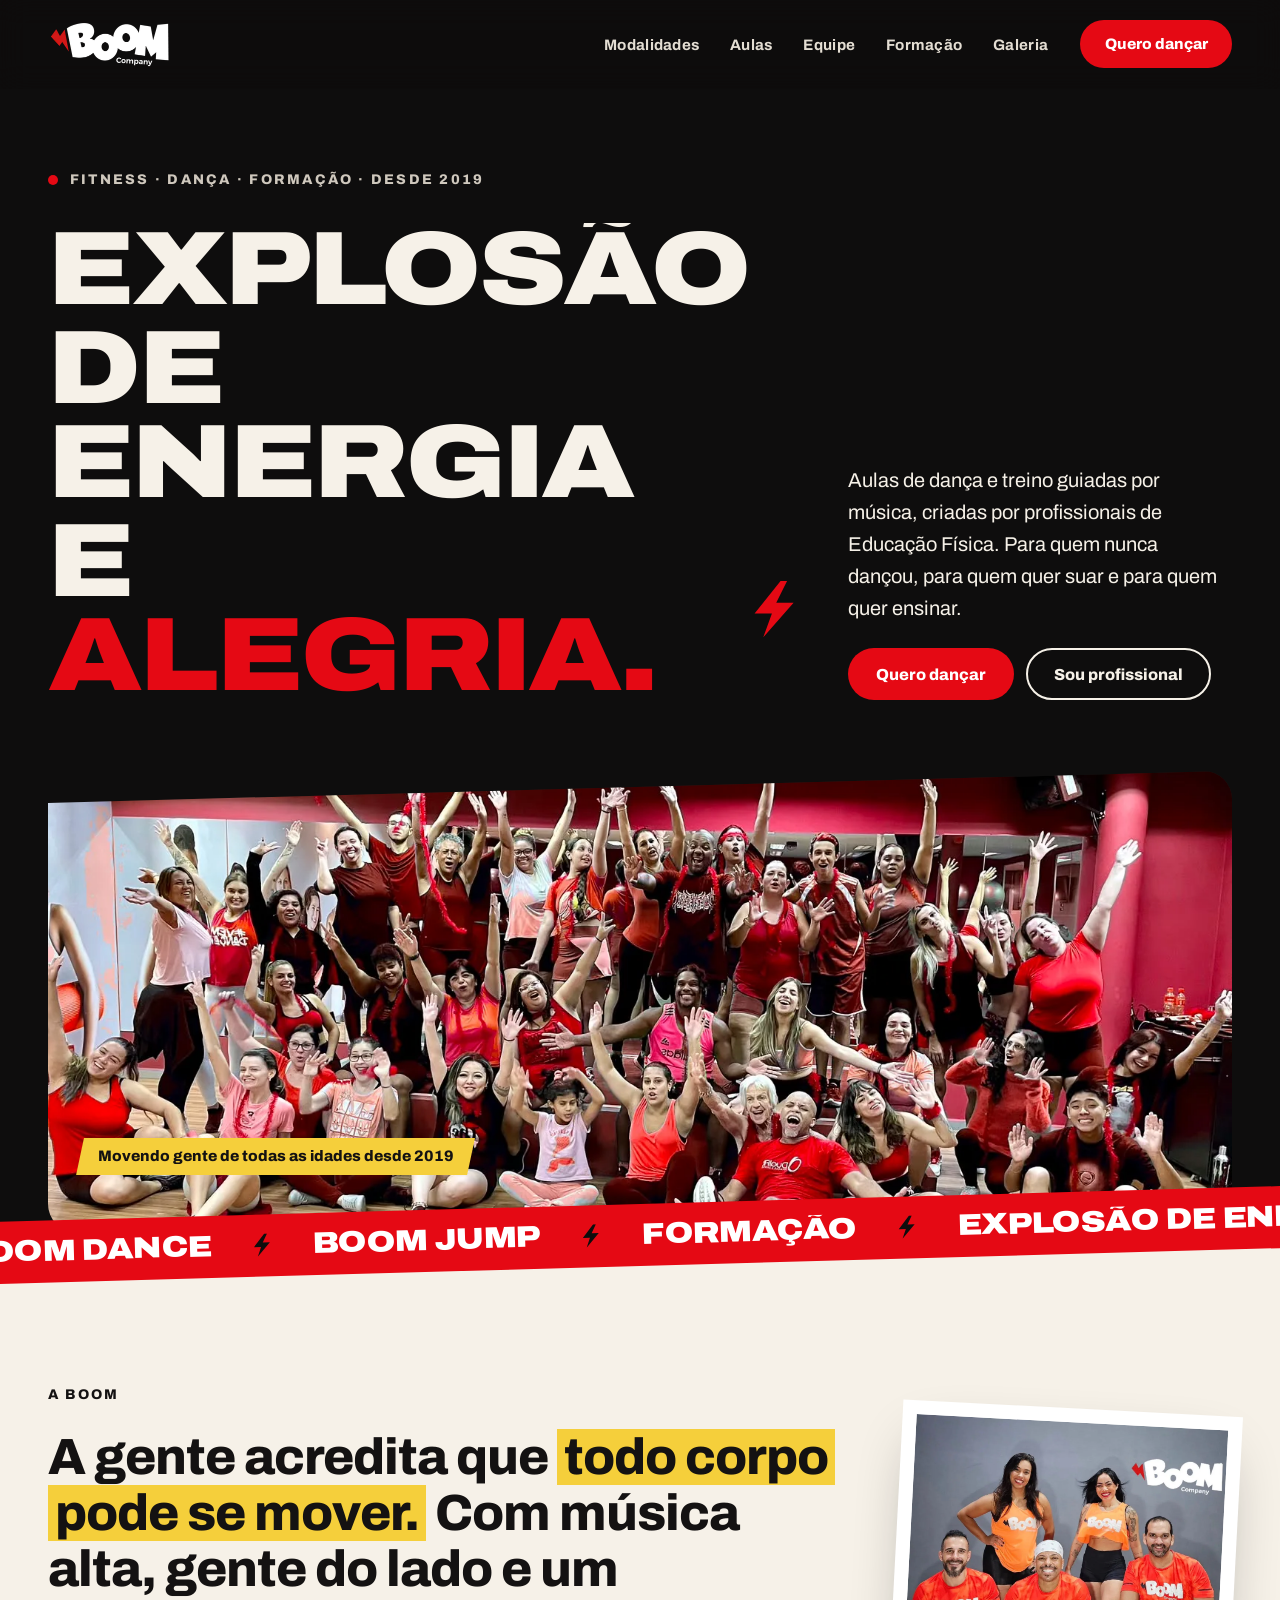
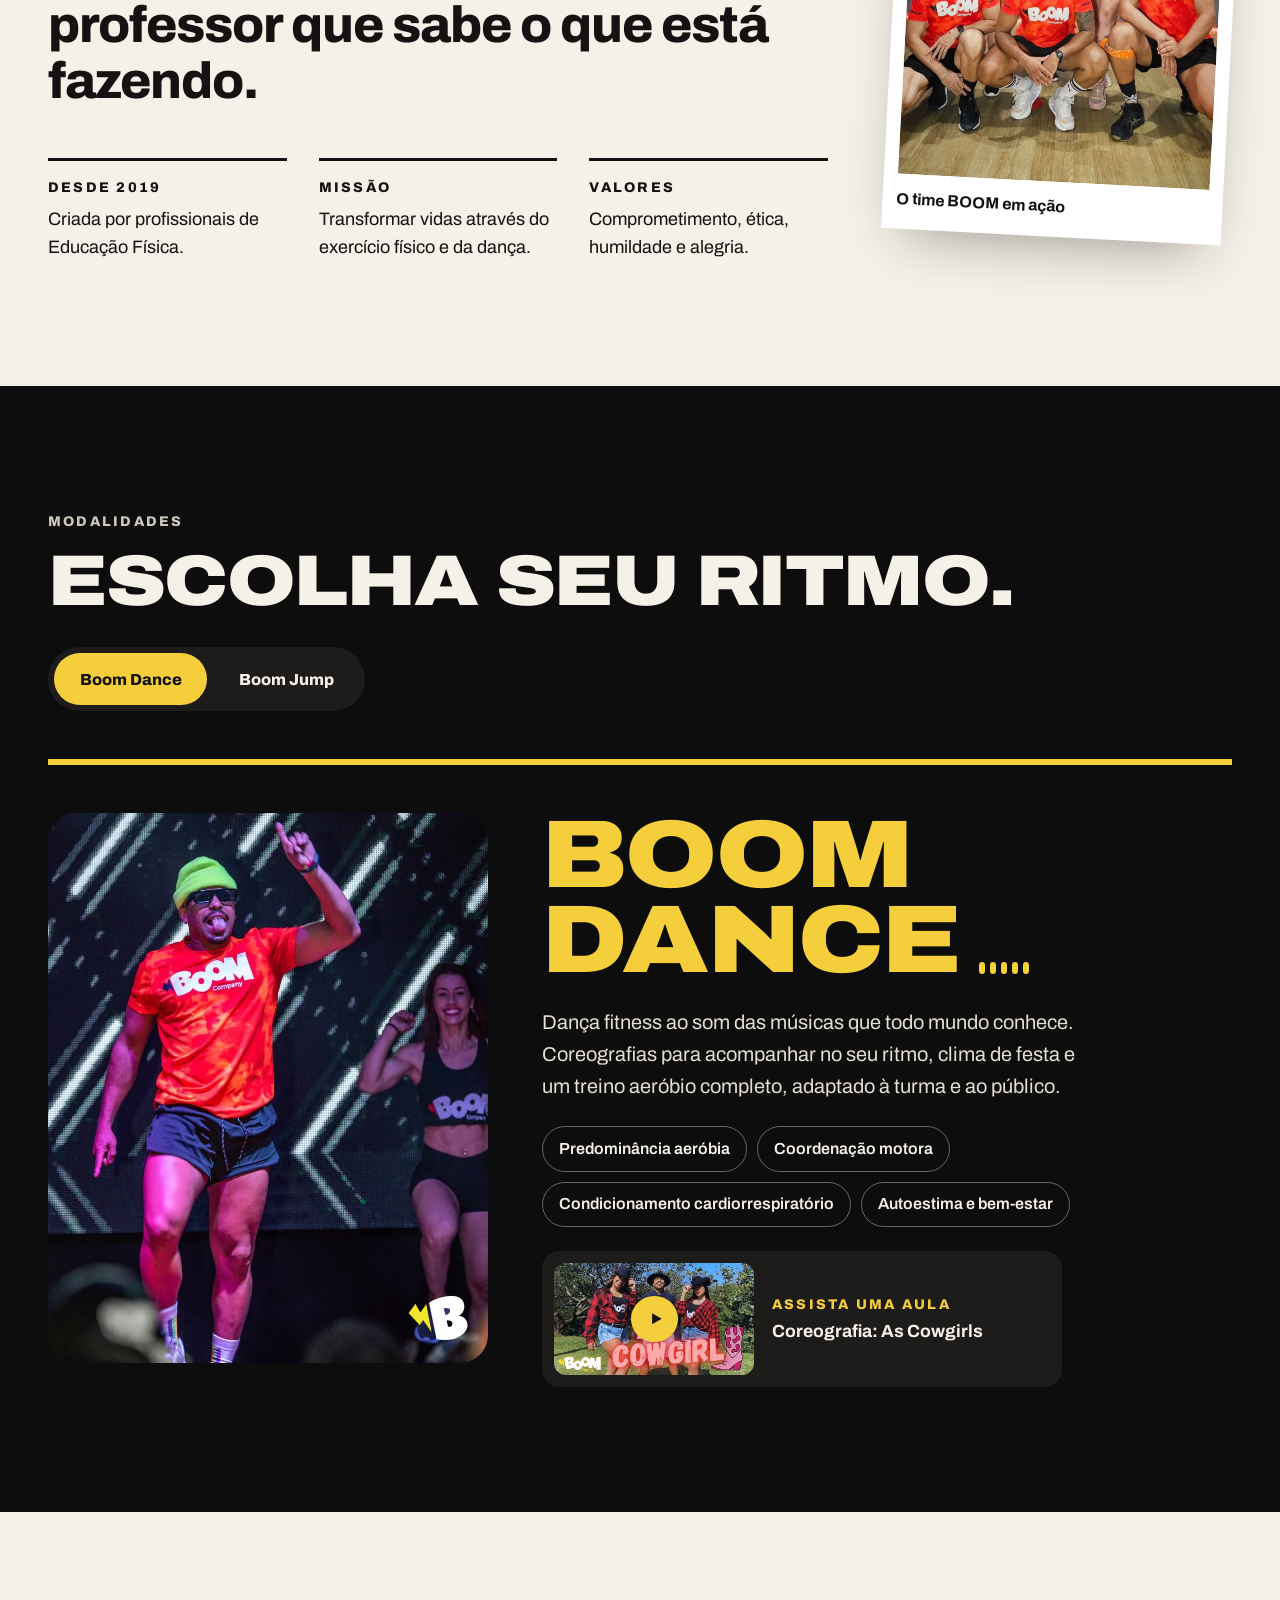
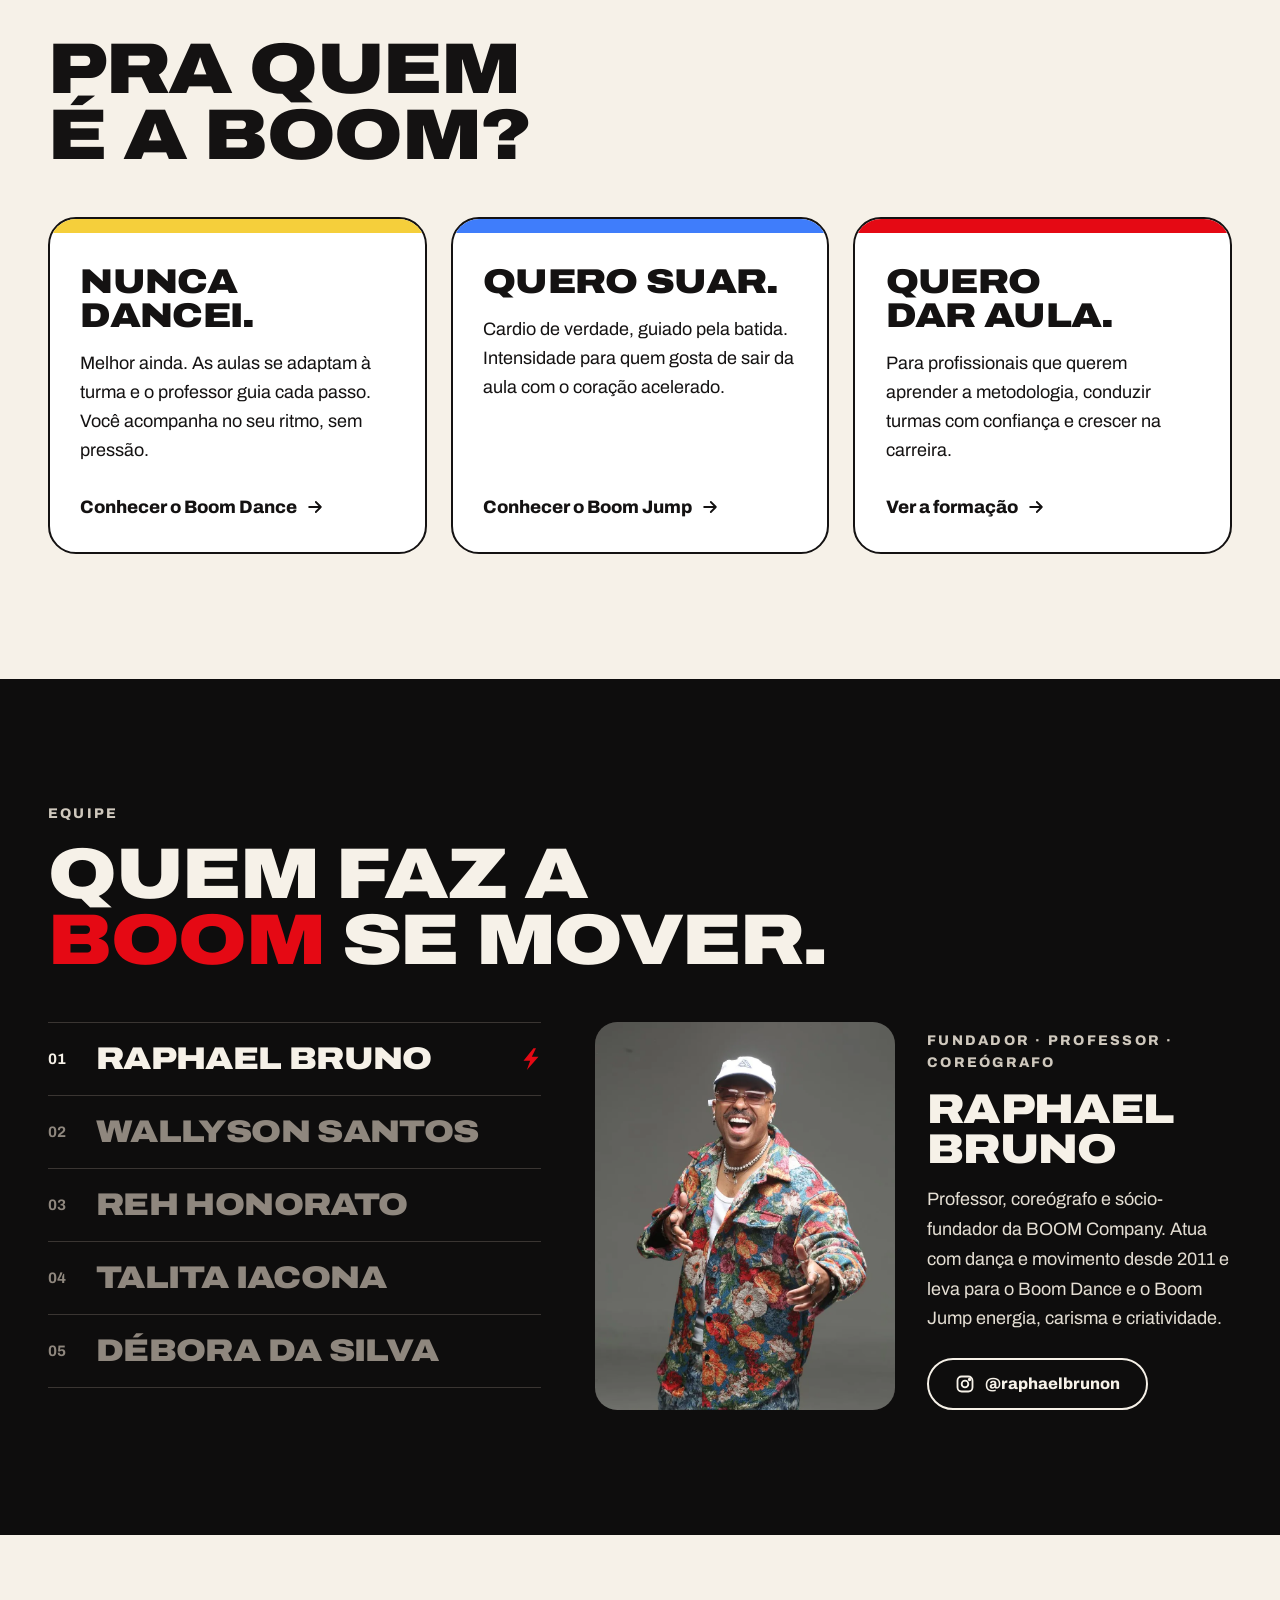
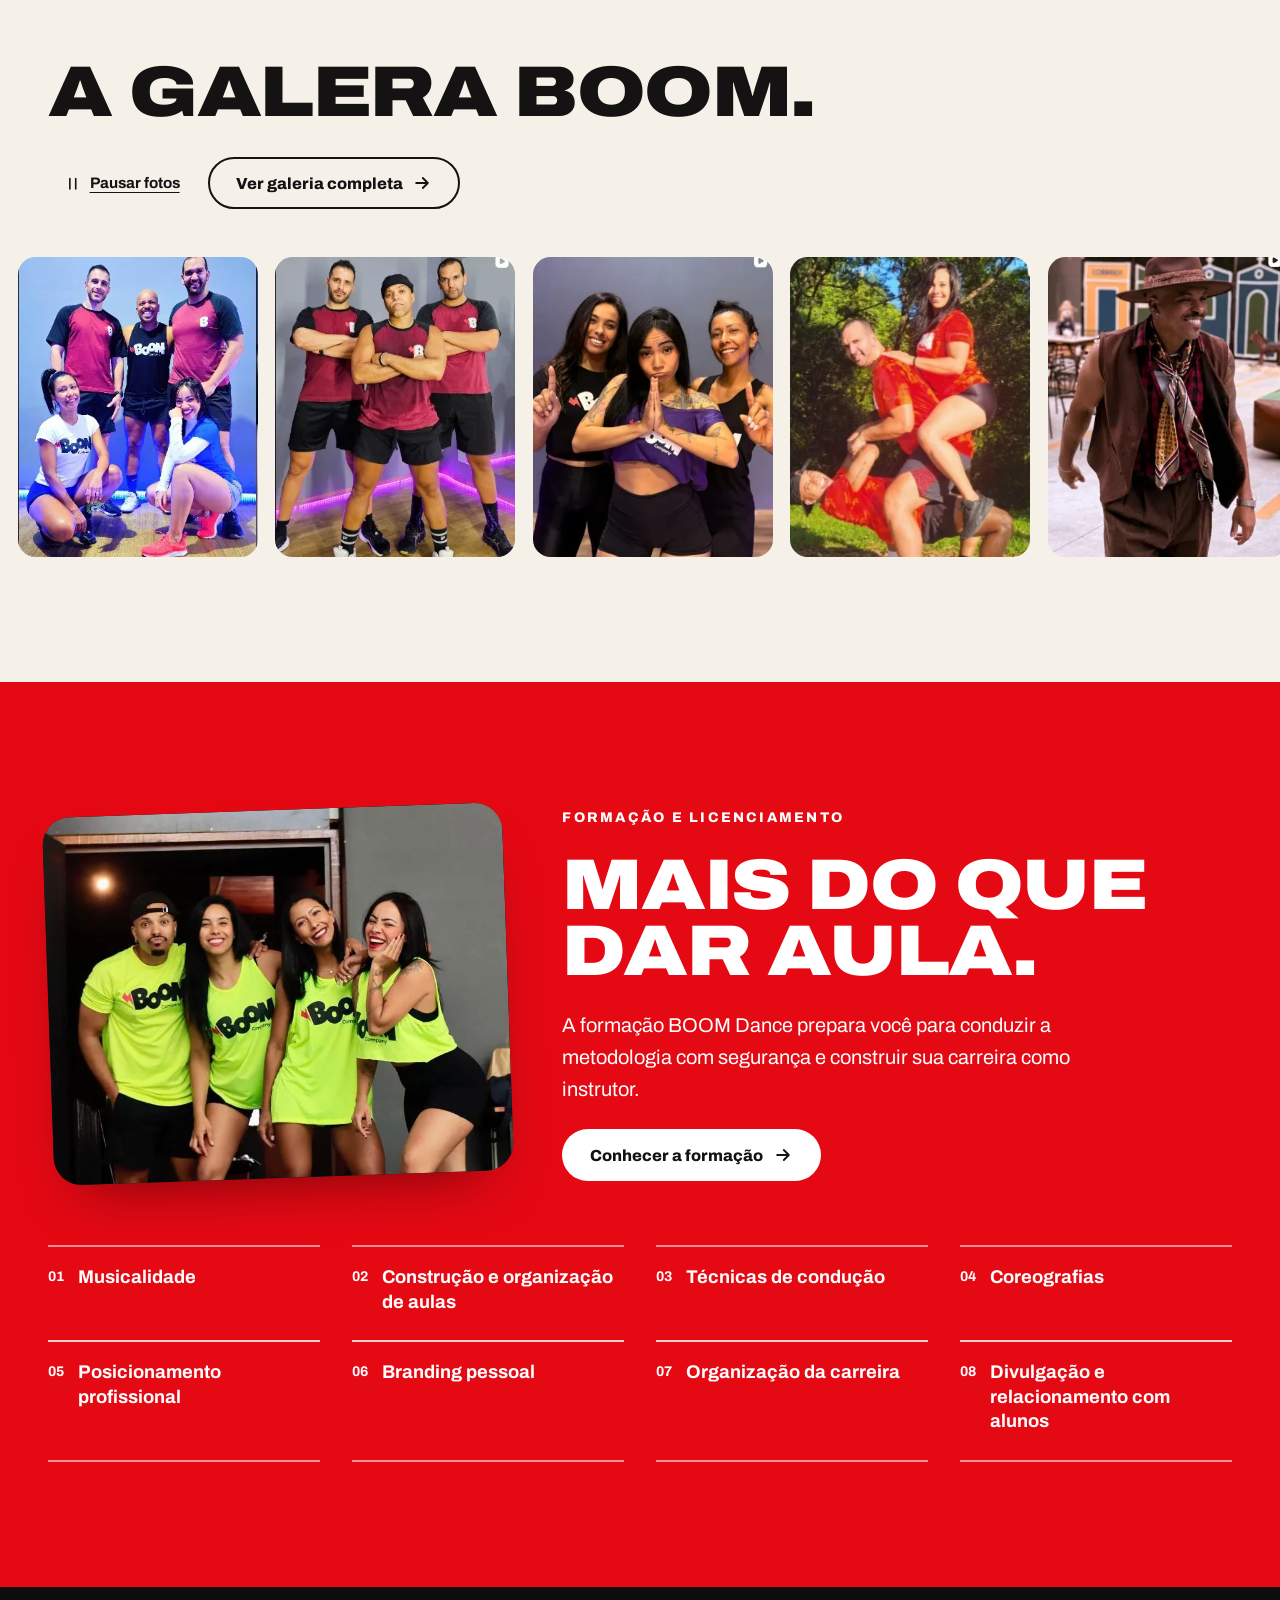
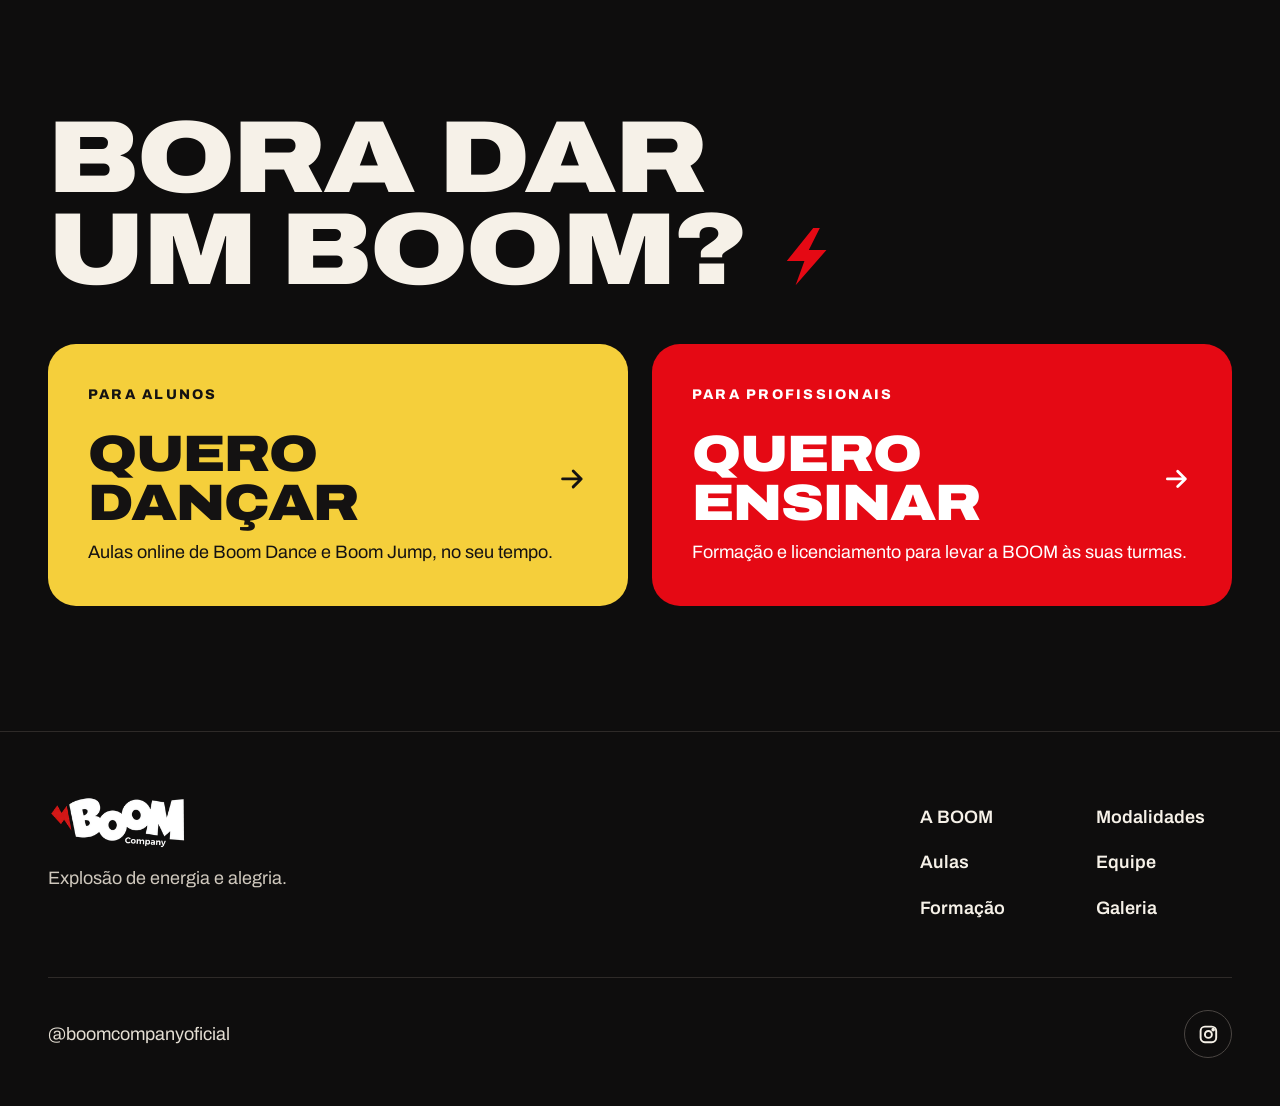
==== commit 91281f26: "Add files via upload" ====
--- a/index.html
+++ b/index.html
@@ -1,2 +1,2 @@
-<!DOCTYPE html><html lang="pt-BR"><head><meta charset="utf-8"><meta name="viewport" content="width=device-width, initial-scale=1"><title>BOOM Company · Explosão de energia e alegria</title><meta name="description" content="Dança fitness, treino guiado por música e formação de instrutores. Conheça o Boom Dance, o Boom Jump e a equipe da BOOM Company."><link rel="canonical" href="https://www.boomcompany.com.br/"><meta name="theme-color" content="#0e0d0d"><link rel="icon" type="image/png" href="./favicon.png"><link rel="apple-touch-icon" href="./apple-touch-icon.png"><meta property="og:type" content="website"><meta property="og:locale" content="pt_BR"><meta property="og:title" content="BOOM Company · Explosão de energia e alegria"><meta property="og:description" content="Dança fitness, treino guiado por música e formação de instrutores. Conheça o Boom Dance, o Boom Jump e a equipe da BOOM Company."><meta property="og:image" content="https://www.boomcompany.com.br/assets/turma-boom.ClU2mv6l_Z1JNGtm.jpg"><script>document.documentElement.classList.add('js');</script><link rel="stylesheet" href="./assets/Bolt.n_KBH3ML.css"><link rel="stylesheet" href="./assets/index.CdeVmeHy.css"><style>.doors__title[data-astro-cid-2fuijuco]{margin-bottom:var(--s-5);font-size:clamp(2.75rem,1.6rem + 6vw,7.25rem);line-height:.9}.doors__title[data-astro-cid-2fuijuco] .bolt{vertical-align:-.02em;margin-left:.1em;display:inline-block}.doors__grid[data-astro-cid-2fuijuco]{gap:var(--s-3);grid-template-columns:repeat(auto-fit,minmax(19rem,1fr));display:grid}.doors__door[data-astro-cid-2fuijuco]{border-radius:var(--radius-l);justify-content:space-between;gap:var(--s-3);flex-direction:column;min-height:15rem;padding:clamp(1.6rem,1rem + 2vw,2.5rem);display:flex}.doors__door--student[data-astro-cid-2fuijuco]{background:var(--yellow);color:var(--paper-ink)}.doors__door--pro[data-astro-cid-2fuijuco]{background:var(--red);color:var(--white)}.doors__door[data-astro-cid-2fuijuco] .eyebrow[data-astro-cid-2fuijuco]{color:inherit}.doors__name[data-astro-cid-2fuijuco]{align-items:center;gap:.3em;font-size:clamp(2.2rem,1.6rem + 2vw,3.5rem);line-height:.95;display:flex}.doors__name[data-astro-cid-2fuijuco] svg{width:.7em;height:.7em;transition:transform .3s var(--ease)}.doors__door[data-astro-cid-2fuijuco]:hover .doors__name[data-astro-cid-2fuijuco] svg{transform:translate(8px)}.doors__text[data-astro-cid-2fuijuco]{margin-top:.75rem;line-height:1.5;display:block}
-</style></head><body><a class="skip-link" href="#conteudo">Pular para o conteúdo</a><header class="site-header" data-header data-astro-cid-nen7h5rs><div class="container site-header__row" data-astro-cid-nen7h5rs><a class="site-header__logo" href="./" aria-label="BOOM Company, página inicial" data-astro-cid-nen7h5rs><img src="./assets/boom-company.6eU--Zpo_1lzcCj.webp" alt loading="eager" data-astro-cid-nen7h5rs="true" decoding="async" width="248" height="91"></a><nav class="site-nav" aria-label="Principal" data-astro-cid-nen7h5rs><ul data-astro-cid-nen7h5rs><li data-astro-cid-nen7h5rs><a href="./#ritmo" data-astro-cid-nen7h5rs>Modalidades</a></li><li data-astro-cid-nen7h5rs><a href="./aulas/" data-astro-cid-nen7h5rs>Aulas</a></li><li data-astro-cid-nen7h5rs><a href="./#equipe" data-astro-cid-nen7h5rs>Equipe</a></li><li data-astro-cid-nen7h5rs><a href="./formacao/" data-astro-cid-nen7h5rs>Formação</a></li><li data-astro-cid-nen7h5rs><a href="./galeria/" data-astro-cid-nen7h5rs>Galeria</a></li></ul></nav><a class="btn btn--red site-header__cta" href="./aulas/" data-astro-cid-nen7h5rs>Quero dançar</a><button class="site-header__menu" type="button" aria-expanded="false" aria-controls="mobile-menu" data-menu-open data-astro-cid-nen7h5rs><svg viewBox="0 0 24 24" aria-hidden="true" focusable="false" fill="none" stroke="currentColor" stroke-width="2.2" stroke-linecap="round" stroke-linejoin="round"><path d="M4 6h16M4 12h16M4 18h16"></path></svg><span class="visually-hidden" data-astro-cid-nen7h5rs>Abrir menu</span></button></div></header><div class="mobile-menu" id="mobile-menu" hidden data-menu role="dialog" aria-modal="true" aria-label="Menu" data-astro-cid-nen7h5rs><div class="container mobile-menu__top" data-astro-cid-nen7h5rs><a href="./" aria-label="BOOM Company, página inicial" data-astro-cid-nen7h5rs><img src="./assets/boom-company.6eU--Zpo_1lzcCj.webp" alt data-astro-cid-nen7h5rs="true" loading="lazy" decoding="async" width="248" height="91"></a><button class="site-header__menu" type="button" data-menu-close data-astro-cid-nen7h5rs><svg viewBox="0 0 24 24" aria-hidden="true" focusable="false" fill="none" stroke="currentColor" stroke-width="2.2" stroke-linecap="round" stroke-linejoin="round"><path d="M6 6l12 12M18 6L6 18"></path></svg><span class="visually-hidden" data-astro-cid-nen7h5rs>Fechar menu</span></button></div><nav class="container mobile-menu__nav" aria-label="Menu" data-astro-cid-nen7h5rs><ul data-astro-cid-nen7h5rs><li data-astro-cid-nen7h5rs><a class="display" href="./#ritmo" data-menu-link data-astro-cid-nen7h5rs>Modalidades</a></li><li data-astro-cid-nen7h5rs><a class="display" href="./aulas/" data-menu-link data-astro-cid-nen7h5rs>Aulas</a></li><li data-astro-cid-nen7h5rs><a class="display" href="./#equipe" data-menu-link data-astro-cid-nen7h5rs>Equipe</a></li><li data-astro-cid-nen7h5rs><a class="display" href="./formacao/" data-menu-link data-astro-cid-nen7h5rs>Formação</a></li><li data-astro-cid-nen7h5rs><a class="display" href="./galeria/" data-menu-link data-astro-cid-nen7h5rs>Galeria</a></li></ul><div class="mobile-menu__ctas" data-astro-cid-nen7h5rs><a class="btn btn--red" href="./aulas/" data-menu-link data-astro-cid-nen7h5rs>Quero dançar</a><a class="btn btn--ghost" href="./formacao/" data-menu-link data-astro-cid-nen7h5rs>Sou profissional</a></div><a class="mobile-menu__ig" href="https://www.instagram.com/boomcompanyoficial/" target="_blank" rel="noopener noreferrer" data-astro-cid-nen7h5rs><svg viewBox="0 0 24 24" aria-hidden="true" focusable="false" fill="none" stroke="currentColor" stroke-width="2.2" stroke-linecap="round" stroke-linejoin="round"><rect x="3" y="3" width="18" height="18" rx="5"></rect><circle cx="12" cy="12" r="4"></circle><circle cx="17.5" cy="6.5" r="1" fill="currentColor"></circle></svg> @boomcompanyoficial</a></nav></div><script type="module">var e=document.querySelector(`[data-header]`),t=document.querySelector(`[data-menu]`),n=document.querySelector(`[data-menu-open]`),r=document.querySelector(`[data-menu-close]`);if(e){let t=()=>e.classList.toggle(`is-scrolled`,window.scrollY>8);t(),window.addEventListener(`scroll`,t,{passive:!0})}if(t&&n&&r){let e=()=>{t.hidden=!1,n.setAttribute(`aria-expanded`,`true`),document.body.style.overflow=`hidden`,r.focus()},i=(e=!0)=>{t.hidden=!0,n.setAttribute(`aria-expanded`,`false`),document.body.style.overflow=``,e&&n.focus()};n.addEventListener(`click`,e),r.addEventListener(`click`,()=>i()),t.querySelectorAll(`[data-menu-link]`).forEach(e=>e.addEventListener(`click`,()=>i(!1))),document.addEventListener(`keydown`,e=>{e.key===`Escape`&&!t.hidden&&i()}),window.matchMedia(`(min-width: 961px)`).addEventListener(`change`,e=>{e.matches&&!t.hidden&&i(!1)})}</script><main id="conteudo" class="site-main"><section class="hero" aria-labelledby="hero-title" data-astro-cid-i3irphx7><div class="container" data-astro-cid-i3irphx7><p class="hero__kicker eyebrow" data-astro-cid-i3irphx7><span class="hero__dot pulse" aria-hidden="true" data-astro-cid-i3irphx7></span>Fitness · Dança · Formação · desde 2019</p><div class="hero__grid" data-astro-cid-i3irphx7><h1 id="hero-title" class="display h1 hero__title" data-astro-cid-i3irphx7><span class="rise-line hero__line-1" data-astro-cid-i3irphx7><span data-astro-cid-i3irphx7>Explosão</span></span><span class="rise-line" data-astro-cid-i3irphx7><span style="animation-delay:.12s" data-astro-cid-i3irphx7>de energia</span></span><span class="rise-line hero__line-3" data-astro-cid-i3irphx7><span style="animation-delay:.24s" data-astro-cid-i3irphx7>e <span class="accent-red" data-astro-cid-i3irphx7>alegria.</span></span><svg class="bolt hero__bolt pulse" viewBox="0 0 24 26" aria-hidden="true" focusable="false"><polygon points="15,0 3,15 11,15 7,26 21,10 13,10 18,0"></polygon></svg></span></h1><div class="hero__side" data-reveal data-astro-cid-i3irphx7><p class="lead" data-astro-cid-i3irphx7>Aulas de dança e treino guiadas por música, criadas por profissionais de Educação Física. Para quem nunca dançou, para quem quer suar e para quem quer ensinar.</p><div class="hero__ctas" data-astro-cid-i3irphx7><a class="btn btn--red" href="./aulas/" data-astro-cid-i3irphx7>Quero dançar</a><a class="btn btn--ghost" href="./formacao/" data-astro-cid-i3irphx7>Sou profissional</a></div></div></div><figure class="hero__photo" data-reveal data-astro-cid-i3irphx7><div class="photo hero__photo-frame" data-astro-cid-i3irphx7><img src="./assets/turma-boom.ClU2mv6l_iCEv9.webp" alt="Turma da BOOM de vermelho, com alunos de várias idades, comemorando depois de uma aula" loading="eager" fetchpriority="high" data-astro-cid-i3irphx7="true" decoding="async" width="1600" height="900"></div><figcaption class="skew-tag hero__tag" data-astro-cid-i3irphx7><span data-astro-cid-i3irphx7>Movendo gente de todas as idades desde 2019</span></figcaption></figure></div></section><div class="ribbon" aria-hidden="true" data-astro-cid-fj7wpmrj><div class="marquee" data-astro-cid-fj7wpmrj><div class="marquee__track ribbon__track" data-astro-cid-fj7wpmrj><span class="ribbon__item" data-astro-cid-fj7wpmrj><span class="display" data-astro-cid-fj7wpmrj>Boom Dance</span><svg class="bolt ribbon__bolt" viewBox="0 0 24 26" aria-hidden="true" focusable="false"><polygon points="15,0 3,15 11,15 7,26 21,10 13,10 18,0" style="fill:#0e0d0d"></polygon></svg></span><span class="ribbon__item" data-astro-cid-fj7wpmrj><span class="display" data-astro-cid-fj7wpmrj>Boom Jump</span><svg class="bolt ribbon__bolt" viewBox="0 0 24 26" aria-hidden="true" focusable="false"><polygon points="15,0 3,15 11,15 7,26 21,10 13,10 18,0" style="fill:#0e0d0d"></polygon></svg></span><span class="ribbon__item" data-astro-cid-fj7wpmrj><span class="display" data-astro-cid-fj7wpmrj>Formação</span><svg class="bolt ribbon__bolt" viewBox="0 0 24 26" aria-hidden="true" focusable="false"><polygon points="15,0 3,15 11,15 7,26 21,10 13,10 18,0" style="fill:#0e0d0d"></polygon></svg></span><span class="ribbon__item" data-astro-cid-fj7wpmrj><span class="display" data-astro-cid-fj7wpmrj>Explosão de energia e alegria</span><svg class="bolt ribbon__bolt" viewBox="0 0 24 26" aria-hidden="true" focusable="false"><polygon points="15,0 3,15 11,15 7,26 21,10 13,10 18,0" style="fill:#0e0d0d"></polygon></svg></span><span class="ribbon__item" data-astro-cid-fj7wpmrj><span class="display" data-astro-cid-fj7wpmrj>Boom Dance</span><svg class="bolt ribbon__bolt" viewBox="0 0 24 26" aria-hidden="true" focusable="false"><polygon points="15,0 3,15 11,15 7,26 21,10 13,10 18,0" style="fill:#0e0d0d"></polygon></svg></span><span class="ribbon__item" data-astro-cid-fj7wpmrj><span class="display" data-astro-cid-fj7wpmrj>Boom Jump</span><svg class="bolt ribbon__bolt" viewBox="0 0 24 26" aria-hidden="true" focusable="false"><polygon points="15,0 3,15 11,15 7,26 21,10 13,10 18,0" style="fill:#0e0d0d"></polygon></svg></span><span class="ribbon__item" data-astro-cid-fj7wpmrj><span class="display" data-astro-cid-fj7wpmrj>Formação</span><svg class="bolt ribbon__bolt" viewBox="0 0 24 26" aria-hidden="true" focusable="false"><polygon points="15,0 3,15 11,15 7,26 21,10 13,10 18,0" style="fill:#0e0d0d"></polygon></svg></span><span class="ribbon__item" data-astro-cid-fj7wpmrj><span class="display" data-astro-cid-fj7wpmrj>Explosão de energia e alegria</span><svg class="bolt ribbon__bolt" viewBox="0 0 24 26" aria-hidden="true" focusable="false"><polygon points="15,0 3,15 11,15 7,26 21,10 13,10 18,0" style="fill:#0e0d0d"></polygon></svg></span></div></div></div><section id="a-boom" class="section section--day about" aria-labelledby="about-title" data-astro-cid-j4y4sje3><div class="container about__grid" data-astro-cid-j4y4sje3><div class="about__text" data-astro-cid-j4y4sje3><p class="eyebrow" data-astro-cid-j4y4sje3>A BOOM</p><h2 id="about-title" class="about__statement" data-reveal data-astro-cid-j4y4sje3>A gente acredita que <span class="marker" data-astro-cid-j4y4sje3>todo corpo pode se mover.</span> Com música alta, gente do lado e um professor que sabe o que está fazendo.</h2><ul class="about__facts" data-astro-cid-j4y4sje3><li data-reveal="1" data-astro-cid-j4y4sje3><p class="eyebrow" data-astro-cid-j4y4sje3>Desde 2019</p><p data-astro-cid-j4y4sje3>Criada por profissionais de Educação Física.</p></li><li data-reveal="2" data-astro-cid-j4y4sje3><p class="eyebrow" data-astro-cid-j4y4sje3>Missão</p><p data-astro-cid-j4y4sje3>Transformar vidas através do exercício físico e da dança.</p></li><li data-reveal="3" data-astro-cid-j4y4sje3><p class="eyebrow" data-astro-cid-j4y4sje3>Valores</p><p data-astro-cid-j4y4sje3>Comprometimento, ética, humildade e alegria.</p></li></ul></div><figure class="about__polaroid lift" data-reveal="2" data-astro-cid-j4y4sje3><div class="photo about__photo" data-astro-cid-j4y4sje3><img src="./assets/galera-time-laranja.48sxBnAu_Z1mESTt.webp" alt="Professores da BOOM de laranja posando juntos no estúdio" data-astro-cid-j4y4sje3="true" loading="lazy" decoding="async" width="1290" height="1284"></div><figcaption data-astro-cid-j4y4sje3>O time BOOM em ação</figcaption></figure></div></section><section id="ritmo" class="section section--stage rhythm" data-rhythm data-active="dance" aria-labelledby="rhythm-title" data-astro-cid-kbvfbk5u><div class="container" data-astro-cid-kbvfbk5u><div class="section-head" data-astro-cid-kbvfbk5u><div data-astro-cid-kbvfbk5u><p class="eyebrow" data-astro-cid-kbvfbk5u>Modalidades</p><h2 id="rhythm-title" class="display h2" data-astro-cid-kbvfbk5u>Escolha seu ritmo.</h2></div><div class="rhythm__switch" role="group" aria-label="Escolher modalidade" data-astro-cid-kbvfbk5u><button type="button" class="rhythm__btn rhythm__btn--dance" data-mod-btn="dance" aria-pressed="true" aria-controls="mod-dance" data-astro-cid-kbvfbk5u>Boom Dance</button><button type="button" class="rhythm__btn rhythm__btn--jump" data-mod-btn="jump" aria-pressed="false" aria-controls="mod-jump" data-astro-cid-kbvfbk5u>Boom Jump</button></div></div><article id="mod-dance" class="rhythm__panel rhythm__panel--dance" data-mod-panel="dance" aria-labelledby="mod-dance-title" data-astro-cid-kbvfbk5u><div class="rhythm__media" data-astro-cid-kbvfbk5u><div class="photo rhythm__photo" data-astro-cid-kbvfbk5u><img src="./assets/boom-dance-aula.CF1IL1_i_ZmuE7E.webp" alt="Professor da BOOM conduzindo uma aula de Boom Dance no palco" style="object-position:center 32%" data-astro-cid-kbvfbk5u="true" loading="lazy" decoding="async" width="854" height="1280"><img src="./assets/boom-dance.TJDoc48s_2qBcTf.webp" alt data-astro-cid-kbvfbk5u="true" loading="lazy" decoding="async" width="128" height="116" class="rhythm__mark"></div></div><div class="rhythm__body" data-astro-cid-kbvfbk5u><div class="rhythm__title-row" data-astro-cid-kbvfbk5u><h3 id="mod-dance-title" class="display rhythm__title" data-astro-cid-kbvfbk5u>Boom<br data-astro-cid-kbvfbk5u>Dance</h3><span class="eq" aria-hidden="true" data-astro-cid-kbvfbk5u><i data-astro-cid-kbvfbk5u></i><i data-astro-cid-kbvfbk5u></i><i data-astro-cid-kbvfbk5u></i><i data-astro-cid-kbvfbk5u></i><i data-astro-cid-kbvfbk5u></i></span></div><p class="lead" data-astro-cid-kbvfbk5u>Dança fitness ao som das músicas que todo mundo conhece. Coreografias para acompanhar no seu ritmo, clima de festa e um treino aeróbio completo, adaptado à turma e ao público.</p><ul class="rhythm__traits" aria-label="Características do Boom Dance" data-astro-cid-kbvfbk5u><li data-astro-cid-kbvfbk5u>Predominância aeróbia</li><li data-astro-cid-kbvfbk5u>Coordenação motora</li><li data-astro-cid-kbvfbk5u>Condicionamento cardiorrespiratório</li><li data-astro-cid-kbvfbk5u>Autoestima e bem-estar</li></ul><a class="rhythm__video lift" href="https://youtu.be/KM42j9D1Sxs" target="_blank" rel="noopener noreferrer" data-astro-cid-kbvfbk5u><span class="photo rhythm__thumb" data-astro-cid-kbvfbk5u><img src="./assets/video-as-cowgirls.C5T_HRWk_1WzT7u.webp" alt data-astro-cid-kbvfbk5u="true" loading="lazy" decoding="async" width="720" height="404"><span class="rhythm__play" data-astro-cid-kbvfbk5u><svg viewBox="0 0 24 24" aria-hidden="true" focusable="false" fill="none" stroke="currentColor" stroke-width="2.2" stroke-linecap="round" stroke-linejoin="round"><polygon points="7,4.5 20,12 7,19.5" fill="currentColor" stroke="none"></polygon></svg></span></span><span class="rhythm__video-text" data-astro-cid-kbvfbk5u><span class="eyebrow" data-astro-cid-kbvfbk5u>Assista uma aula</span><span class="rhythm__video-title" data-astro-cid-kbvfbk5u>Coreografia: As Cowgirls</span><span class="visually-hidden" data-astro-cid-kbvfbk5u>(abre o YouTube em nova aba)</span></span></a></div></article><article id="mod-jump" class="rhythm__panel rhythm__panel--jump" data-mod-panel="jump" aria-labelledby="mod-jump-title" data-astro-cid-kbvfbk5u><div class="rhythm__media" data-astro-cid-kbvfbk5u><div class="photo rhythm__photo" data-astro-cid-kbvfbk5u><img src="./assets/boom-jump-salto.Cw-rjuc1_1wUjbR.webp" alt="Professor da BOOM saltando com os braços abertos durante o Boom Jump" style="object-position:center 38%" data-astro-cid-kbvfbk5u="true" loading="lazy" decoding="async" width="896" height="1191"><img src="./assets/boom-jump.CGKM-G5W_ZEsHeW.webp" alt data-astro-cid-kbvfbk5u="true" loading="lazy" decoding="async" width="128" height="116" class="rhythm__mark"></div></div><div class="rhythm__body" data-astro-cid-kbvfbk5u><div class="rhythm__title-row" data-astro-cid-kbvfbk5u><h3 id="mod-jump-title" class="display rhythm__title" data-astro-cid-kbvfbk5u>Boom<br data-astro-cid-kbvfbk5u>Jump</h3><span class="eq eq--fast" aria-hidden="true" data-astro-cid-kbvfbk5u><i data-astro-cid-kbvfbk5u></i><i data-astro-cid-kbvfbk5u></i><i data-astro-cid-kbvfbk5u></i><i data-astro-cid-kbvfbk5u></i><i data-astro-cid-kbvfbk5u></i></span></div><p class="lead" data-astro-cid-kbvfbk5u>Treino cardiovascular guiado pela música. Intensidade, ritmo e potência em uma aula que acelera o coração do primeiro ao último bloco.</p><ul class="rhythm__traits" aria-label="Características do Boom Jump" data-astro-cid-kbvfbk5u><li data-astro-cid-kbvfbk5u>Cardio de alta intensidade</li><li data-astro-cid-kbvfbk5u>Guiado por música</li><li data-astro-cid-kbvfbk5u>Ritmo e potência</li></ul><a class="rhythm__video lift" href="https://youtu.be/4X6XQB9b3ho" target="_blank" rel="noopener noreferrer" data-astro-cid-kbvfbk5u><span class="photo rhythm__thumb" data-astro-cid-kbvfbk5u><img src="./assets/video-aula-jump.jo2t7IbS_Z1OJD7G.webp" alt data-astro-cid-kbvfbk5u="true" loading="lazy" decoding="async" width="777" height="438"><span class="rhythm__play" data-astro-cid-kbvfbk5u><svg viewBox="0 0 24 24" aria-hidden="true" focusable="false" fill="none" stroke="currentColor" stroke-width="2.2" stroke-linecap="round" stroke-linejoin="round"><polygon points="7,4.5 20,12 7,19.5" fill="currentColor" stroke="none"></polygon></svg></span></span><span class="rhythm__video-text" data-astro-cid-kbvfbk5u><span class="eyebrow" data-astro-cid-kbvfbk5u>Assista uma aula</span><span class="rhythm__video-title" data-astro-cid-kbvfbk5u>Aula completa de Boom Jump</span><span class="visually-hidden" data-astro-cid-kbvfbk5u>(abre o YouTube em nova aba)</span></span></a></div></article></div></section><script type="module">document.querySelectorAll(`[data-rhythm]`).forEach(e=>{let t=e.querySelectorAll(`[data-mod-btn]`),n=e.querySelectorAll(`[data-mod-panel]`),r=(r,i)=>{e.dataset.active=r,t.forEach(e=>e.setAttribute(`aria-pressed`,String(e.dataset.modBtn===r))),n.forEach(e=>{let t=e.dataset.modPanel===r;e.hidden=!t,e.classList.toggle(`is-entering`,t&&i)})};t.forEach(e=>e.addEventListener(`click`,()=>r(e.dataset.modBtn,!0)));let i=t=>{let n=location.hash.match(/^#boom-(dance|jump)$/);return n?(r(n[1],t),e.scrollIntoView({behavior:t?`smooth`:`auto`,block:`start`}),!0):!1};i(!1)||r(e.dataset.active||`dance`,!1),window.addEventListener(`hashchange`,()=>i(!0)),document.querySelectorAll(`a[href*="#boom-"]`).forEach(e=>e.addEventListener(`click`,()=>{e.hash===location.hash&&e.pathname===location.pathname&&setTimeout(()=>i(!0),0)}))});</script><section id="pra-quem" class="section section--day paths" aria-labelledby="pra-quem-title" data-astro-cid-p7nc7swl><div class="container" data-astro-cid-p7nc7swl><h2 id="pra-quem-title" class="display h2 paths__title" data-astro-cid-p7nc7swl>Pra quem é a BOOM?</h2><ul class="paths__grid" data-astro-cid-p7nc7swl><li data-reveal="1" data-astro-cid-p7nc7swl><a class="paths__card lift" href="./#boom-dance" style="--path:var(--yellow)" data-astro-cid-p7nc7swl><span class="paths__band" aria-hidden="true" data-astro-cid-p7nc7swl></span><span class="paths__inner" data-astro-cid-p7nc7swl><span class="display paths__name" data-astro-cid-p7nc7swl>Nunca dancei.</span><span class="paths__text" data-astro-cid-p7nc7swl>Melhor ainda. As aulas se adaptam à turma e o professor guia cada passo. Você acompanha no seu ritmo, sem pressão.</span><span class="paths__cta" data-astro-cid-p7nc7swl>Conhecer o Boom Dance <svg viewBox="0 0 24 24" aria-hidden="true" focusable="false" fill="none" stroke="currentColor" stroke-width="2.2" stroke-linecap="round" stroke-linejoin="round"><path d="M5 12h14M13 6l6 6-6 6"></path></svg></span></span></a></li><li data-reveal="2" data-astro-cid-p7nc7swl><a class="paths__card lift" href="./#boom-jump" style="--path:var(--blue)" data-astro-cid-p7nc7swl><span class="paths__band" aria-hidden="true" data-astro-cid-p7nc7swl></span><span class="paths__inner" data-astro-cid-p7nc7swl><span class="display paths__name" data-astro-cid-p7nc7swl>Quero suar.</span><span class="paths__text" data-astro-cid-p7nc7swl>Cardio de verdade, guiado pela batida. Intensidade para quem gosta de sair da aula com o coração acelerado.</span><span class="paths__cta" data-astro-cid-p7nc7swl>Conhecer o Boom Jump <svg viewBox="0 0 24 24" aria-hidden="true" focusable="false" fill="none" stroke="currentColor" stroke-width="2.2" stroke-linecap="round" stroke-linejoin="round"><path d="M5 12h14M13 6l6 6-6 6"></path></svg></span></span></a></li><li data-reveal="3" data-astro-cid-p7nc7swl><a class="paths__card lift" href="./formacao/" style="--path:var(--red)" data-astro-cid-p7nc7swl><span class="paths__band" aria-hidden="true" data-astro-cid-p7nc7swl></span><span class="paths__inner" data-astro-cid-p7nc7swl><span class="display paths__name" data-astro-cid-p7nc7swl>Quero dar aula.</span><span class="paths__text" data-astro-cid-p7nc7swl>Para profissionais que querem aprender a metodologia, conduzir turmas com confiança e crescer na carreira.</span><span class="paths__cta" data-astro-cid-p7nc7swl>Ver a formação <svg viewBox="0 0 24 24" aria-hidden="true" focusable="false" fill="none" stroke="currentColor" stroke-width="2.2" stroke-linecap="round" stroke-linejoin="round"><path d="M5 12h14M13 6l6 6-6 6"></path></svg></span></span></a></li></ul></div></section><section id="equipe" class="section section--stage team" data-team aria-labelledby="team-title" data-astro-cid-f7yjqeho><div class="container" data-astro-cid-f7yjqeho><p class="eyebrow team__eyebrow" data-astro-cid-f7yjqeho>Equipe</p><h2 id="team-title" class="display h2 team__title" data-astro-cid-f7yjqeho>Quem faz a <span class="accent-red" data-astro-cid-f7yjqeho>BOOM</span> se mover.</h2><div class="team__layout" data-astro-cid-f7yjqeho><ul class="team__list" role="list" aria-label="Escolha um professor" data-astro-cid-f7yjqeho><li data-astro-cid-f7yjqeho><button type="button" class="team__pick" data-person-btn="0" aria-pressed="true" aria-controls="pessoa-0" data-astro-cid-f7yjqeho><span class="team__num" aria-hidden="true" data-astro-cid-f7yjqeho>01</span><span class="photo team__avatar" aria-hidden="true" data-astro-cid-f7yjqeho><img src="./assets/equipe-raphael-bruno.CLdvFxzl_2mVeyk.webp" alt style="object-position:center 18%" data-astro-cid-f7yjqeho="true" loading="lazy" decoding="async" width="853" height="1280"></span><span class="display team__name team__name--full" data-astro-cid-f7yjqeho>Raphael Bruno</span><span class="team__name--short" data-astro-cid-f7yjqeho>Raphael</span><svg class="bolt team__bolt" viewBox="0 0 24 26" aria-hidden="true" focusable="false"><polygon points="15,0 3,15 11,15 7,26 21,10 13,10 18,0"></polygon></svg></button></li><li data-astro-cid-f7yjqeho><button type="button" class="team__pick" data-person-btn="1" aria-pressed="false" aria-controls="pessoa-1" data-astro-cid-f7yjqeho><span class="team__num" aria-hidden="true" data-astro-cid-f7yjqeho>02</span><span class="photo team__avatar" aria-hidden="true" data-astro-cid-f7yjqeho><img src="./assets/equipe-wallyson-santos.DUKy1XyT_1uhpeC.webp" alt style="object-position:center top" data-astro-cid-f7yjqeho="true" loading="lazy" decoding="async" width="720" height="1279"></span><span class="display team__name team__name--full" data-astro-cid-f7yjqeho>Wallyson Santos</span><span class="team__name--short" data-astro-cid-f7yjqeho>Wallyson</span><svg class="bolt team__bolt" viewBox="0 0 24 26" aria-hidden="true" focusable="false"><polygon points="15,0 3,15 11,15 7,26 21,10 13,10 18,0"></polygon></svg></button></li><li data-astro-cid-f7yjqeho><button type="button" class="team__pick" data-person-btn="2" aria-pressed="false" aria-controls="pessoa-2" data-astro-cid-f7yjqeho><span class="team__num" aria-hidden="true" data-astro-cid-f7yjqeho>03</span><span class="photo team__avatar" aria-hidden="true" data-astro-cid-f7yjqeho><img src="./assets/equipe-reh-honorato.Bcu8e3pp_gSSmg.webp" alt style="object-position:center 26%" data-astro-cid-f7yjqeho="true" loading="lazy" decoding="async" width="900" height="1600"></span><span class="display team__name team__name--full" data-astro-cid-f7yjqeho>Reh Honorato</span><span class="team__name--short" data-astro-cid-f7yjqeho>Reh</span><svg class="bolt team__bolt" viewBox="0 0 24 26" aria-hidden="true" focusable="false"><polygon points="15,0 3,15 11,15 7,26 21,10 13,10 18,0"></polygon></svg></button></li><li data-astro-cid-f7yjqeho><button type="button" class="team__pick" data-person-btn="3" aria-pressed="false" aria-controls="pessoa-3" data-astro-cid-f7yjqeho><span class="team__num" aria-hidden="true" data-astro-cid-f7yjqeho>04</span><span class="photo team__avatar" aria-hidden="true" data-astro-cid-f7yjqeho><img src="./assets/equipe-talita-iacona.9rsWaYHq_Z1SYwrL.webp" alt style="object-position:center 12%" data-astro-cid-f7yjqeho="true" loading="lazy" decoding="async" width="900" height="1600"></span><span class="display team__name team__name--full" data-astro-cid-f7yjqeho>Talita Iacona</span><span class="team__name--short" data-astro-cid-f7yjqeho>Talita</span><svg class="bolt team__bolt" viewBox="0 0 24 26" aria-hidden="true" focusable="false"><polygon points="15,0 3,15 11,15 7,26 21,10 13,10 18,0"></polygon></svg></button></li><li data-astro-cid-f7yjqeho><button type="button" class="team__pick" data-person-btn="4" aria-pressed="false" aria-controls="pessoa-4" data-astro-cid-f7yjqeho><span class="team__num" aria-hidden="true" data-astro-cid-f7yjqeho>05</span><span class="photo team__avatar" aria-hidden="true" data-astro-cid-f7yjqeho><img src="./assets/equipe-debora-silva.CJ4_AtGB_27sjST.webp" alt style="object-position:center 16%" data-astro-cid-f7yjqeho="true" loading="lazy" decoding="async" width="1086" height="1448"></span><span class="display team__name team__name--full" data-astro-cid-f7yjqeho>Débora da Silva</span><span class="team__name--short" data-astro-cid-f7yjqeho>Débora</span><svg class="bolt team__bolt" viewBox="0 0 24 26" aria-hidden="true" focusable="false"><polygon points="15,0 3,15 11,15 7,26 21,10 13,10 18,0"></polygon></svg></button></li></ul><div class="team__stage" data-astro-cid-f7yjqeho><article id="pessoa-0" class="team__card" data-person-panel="0" aria-labelledby="pessoa-0-nome" data-astro-cid-f7yjqeho><div class="photo team__photo" data-astro-cid-f7yjqeho><img src="./assets/equipe-raphael-bruno.CLdvFxzl_2mVeyk.webp" alt="Raphael Bruno sorrindo, com camisa florida e boné branco" style="object-position:center 18%" data-astro-cid-f7yjqeho="true" loading="lazy" decoding="async" width="853" height="1280"></div><div class="team__info" data-astro-cid-f7yjqeho><p class="eyebrow" data-astro-cid-f7yjqeho>Fundador · Professor · Coreógrafo</p><h3 id="pessoa-0-nome" class="display team__card-name" data-astro-cid-f7yjqeho>Raphael Bruno</h3><p class="team__bio" data-astro-cid-f7yjqeho>Professor, coreógrafo e sócio-fundador da BOOM Company. Atua com dança e movimento desde 2011 e leva para o Boom Dance e o Boom Jump energia, carisma e criatividade.</p><a class="btn btn--ghost team__ig" href="https://www.instagram.com/raphaelbrunon/" target="_blank" rel="noopener noreferrer" data-astro-cid-f7yjqeho><svg viewBox="0 0 24 24" aria-hidden="true" focusable="false" fill="none" stroke="currentColor" stroke-width="2.2" stroke-linecap="round" stroke-linejoin="round"><rect x="3" y="3" width="18" height="18" rx="5"></rect><circle cx="12" cy="12" r="4"></circle><circle cx="17.5" cy="6.5" r="1" fill="currentColor"></circle></svg> @raphaelbrunon<span class="visually-hidden" data-astro-cid-f7yjqeho>(Instagram, abre em nova aba)</span></a></div></article><article id="pessoa-1" class="team__card" data-person-panel="1" aria-labelledby="pessoa-1-nome" data-astro-cid-f7yjqeho><div class="photo team__photo" data-astro-cid-f7yjqeho><img src="./assets/equipe-wallyson-santos.DUKy1XyT_1uhpeC.webp" alt="Wallyson Santos de braços cruzados, com regata azul da BOOM" style="object-position:center top" data-astro-cid-f7yjqeho="true" loading="lazy" decoding="async" width="720" height="1279"></div><div class="team__info" data-astro-cid-f7yjqeho><p class="eyebrow" data-astro-cid-f7yjqeho>CEO · Coreógrafo</p><h3 id="pessoa-1-nome" class="display team__card-name" data-astro-cid-f7yjqeho>Wallyson Santos</h3><p class="team__bio" data-astro-cid-f7yjqeho>Profissional de Educação Física desde 2011, especialista em aulas fitness. Passou por grandes eventos do segmento, como Fitness Brasil e ENAFs.</p><a class="btn btn--ghost team__ig" href="https://www.instagram.com/wallysonsantoss/" target="_blank" rel="noopener noreferrer" data-astro-cid-f7yjqeho><svg viewBox="0 0 24 24" aria-hidden="true" focusable="false" fill="none" stroke="currentColor" stroke-width="2.2" stroke-linecap="round" stroke-linejoin="round"><rect x="3" y="3" width="18" height="18" rx="5"></rect><circle cx="12" cy="12" r="4"></circle><circle cx="17.5" cy="6.5" r="1" fill="currentColor"></circle></svg> @wallysonsantoss<span class="visually-hidden" data-astro-cid-f7yjqeho>(Instagram, abre em nova aba)</span></a></div></article><article id="pessoa-2" class="team__card" data-person-panel="2" aria-labelledby="pessoa-2-nome" data-astro-cid-f7yjqeho><div class="photo team__photo" data-astro-cid-f7yjqeho><img src="./assets/equipe-reh-honorato.Bcu8e3pp_gSSmg.webp" alt="Reh Honorato em foto de estúdio" style="object-position:center 26%" data-astro-cid-f7yjqeho="true" loading="lazy" decoding="async" width="900" height="1600"></div><div class="team__info" data-astro-cid-f7yjqeho><p class="eyebrow" data-astro-cid-f7yjqeho>Professora · Coreógrafa</p><h3 id="pessoa-2-nome" class="display team__card-name" data-astro-cid-f7yjqeho>Reh Honorato</h3><p class="team__bio" data-astro-cid-f7yjqeho>Profissional de Educação Física (UNIP, 2019), pós-graduada em Fisiologia do Exercício (UNIGUAÇU, 2023). Personal trainer e coreógrafa da BOOM.</p><a class="btn btn--ghost team__ig" href="https://www.instagram.com/rehhonorato/" target="_blank" rel="noopener noreferrer" data-astro-cid-f7yjqeho><svg viewBox="0 0 24 24" aria-hidden="true" focusable="false" fill="none" stroke="currentColor" stroke-width="2.2" stroke-linecap="round" stroke-linejoin="round"><rect x="3" y="3" width="18" height="18" rx="5"></rect><circle cx="12" cy="12" r="4"></circle><circle cx="17.5" cy="6.5" r="1" fill="currentColor"></circle></svg> @rehhonorato<span class="visually-hidden" data-astro-cid-f7yjqeho>(Instagram, abre em nova aba)</span></a></div></article><article id="pessoa-3" class="team__card" data-person-panel="3" aria-labelledby="pessoa-3-nome" data-astro-cid-f7yjqeho><div class="photo team__photo" data-astro-cid-f7yjqeho><img src="./assets/equipe-talita-iacona.9rsWaYHq_Z1SYwrL.webp" alt="Talita Iacona sorrindo e apontando para a câmera, com regata azul da BOOM" style="object-position:center 12%" data-astro-cid-f7yjqeho="true" loading="lazy" decoding="async" width="900" height="1600"></div><div class="team__info" data-astro-cid-f7yjqeho><p class="eyebrow" data-astro-cid-f7yjqeho>Professora · Coreógrafa</p><h3 id="pessoa-3-nome" class="display team__card-name" data-astro-cid-f7yjqeho>Talita Iacona</h3><p class="team__bio" data-astro-cid-f7yjqeho>Faz parte do time de professores da BOOM, criando experiências que unem movimento, energia e conexão em cada aula.</p><a class="btn btn--ghost team__ig" href="https://www.instagram.com/talitaiacona/" target="_blank" rel="noopener noreferrer" data-astro-cid-f7yjqeho><svg viewBox="0 0 24 24" aria-hidden="true" focusable="false" fill="none" stroke="currentColor" stroke-width="2.2" stroke-linecap="round" stroke-linejoin="round"><rect x="3" y="3" width="18" height="18" rx="5"></rect><circle cx="12" cy="12" r="4"></circle><circle cx="17.5" cy="6.5" r="1" fill="currentColor"></circle></svg> @talitaiacona<span class="visually-hidden" data-astro-cid-f7yjqeho>(Instagram, abre em nova aba)</span></a></div></article><article id="pessoa-4" class="team__card" data-person-panel="4" aria-labelledby="pessoa-4-nome" data-astro-cid-f7yjqeho><div class="photo team__photo" data-astro-cid-f7yjqeho><img src="./assets/equipe-debora-silva.CJ4_AtGB_27sjST.webp" alt="Débora da Silva em foto de estúdio com top da BOOM" style="object-position:center 16%" data-astro-cid-f7yjqeho="true" loading="lazy" decoding="async" width="1086" height="1448"></div><div class="team__info" data-astro-cid-f7yjqeho><p class="eyebrow" data-astro-cid-f7yjqeho>Professora · Coreógrafa</p><h3 id="pessoa-4-nome" class="display team__card-name" data-astro-cid-f7yjqeho>Débora da Silva</h3><p class="team__bio" data-astro-cid-f7yjqeho>Profissional de Educação Física formada pela Anhanguera em 2015, atua na área desde 2012. Especialista em aulas fitness, já ministrou aula na IHRSA.</p><a class="btn btn--ghost team__ig" href="https://www.instagram.com/deborasilvaprof/" target="_blank" rel="noopener noreferrer" data-astro-cid-f7yjqeho><svg viewBox="0 0 24 24" aria-hidden="true" focusable="false" fill="none" stroke="currentColor" stroke-width="2.2" stroke-linecap="round" stroke-linejoin="round"><rect x="3" y="3" width="18" height="18" rx="5"></rect><circle cx="12" cy="12" r="4"></circle><circle cx="17.5" cy="6.5" r="1" fill="currentColor"></circle></svg> @deborasilvaprof<span class="visually-hidden" data-astro-cid-f7yjqeho>(Instagram, abre em nova aba)</span></a></div></article></div></div></div></section><script type="module">document.querySelectorAll(`[data-team]`).forEach(e=>{let t=e.querySelectorAll(`[data-person-btn]`),n=e.querySelectorAll(`[data-person-panel]`),r=(e,r)=>{t.forEach(t=>t.setAttribute(`aria-pressed`,String(t.dataset.personBtn===e))),n.forEach(t=>{let n=t.dataset.personPanel===e;t.hidden=!n,t.classList.toggle(`is-entering`,n&&r)})};t.forEach(e=>e.addEventListener(`click`,()=>r(e.dataset.personBtn,!0))),r(`0`,!1)});</script><section id="galera" class="section section--day strip" data-strip aria-labelledby="strip-title" data-astro-cid-spkgfg57><div class="container section-head" data-astro-cid-spkgfg57><h2 id="strip-title" class="display h2" data-astro-cid-spkgfg57>A galera BOOM.</h2><div class="strip__actions" data-astro-cid-spkgfg57><button type="button" class="strip__pause" data-strip-toggle aria-pressed="false" data-astro-cid-spkgfg57><svg viewBox="0 0 24 24" aria-hidden="true" focusable="false" fill="none" stroke="currentColor" stroke-width="2.2" stroke-linecap="round" stroke-linejoin="round"><path d="M8 5v14"></path><path d="M16 5v14"></path></svg><span data-strip-label data-astro-cid-spkgfg57>Pausar fotos</span></button><a class="btn btn--ghost" href="./galeria/" data-astro-cid-spkgfg57>Ver galeria completa <svg viewBox="0 0 24 24" aria-hidden="true" focusable="false" fill="none" stroke="currentColor" stroke-width="2.2" stroke-linecap="round" stroke-linejoin="round"><path d="M5 12h14M13 6l6 6-6 6"></path></svg></a></div></div><div class="marquee strip__marquee" data-astro-cid-spkgfg57><ul class="marquee__track strip__track" data-astro-cid-spkgfg57><li class="photo strip__item" data-astro-cid-spkgfg57><img src="./assets/galera-equipe-1.CFn0u1wC_25mK1z.webp" alt="Equipe da BOOM reunida no estúdio" data-astro-cid-spkgfg57="true" loading="lazy" decoding="async" width="336" height="441"></li><li class="photo strip__item" data-astro-cid-spkgfg57><img src="./assets/galera-professores-2.DmHiLXOL_Z66uPr.webp" alt="Três professores da BOOM de braços cruzados" data-astro-cid-spkgfg57="true" loading="lazy" decoding="async" width="333" height="441"></li><li class="photo strip__item" data-astro-cid-spkgfg57><img src="./assets/galera-professoras.BALg9BES_Zp5tld.webp" alt="Três professoras da BOOM posando juntas" data-astro-cid-spkgfg57="true" loading="lazy" decoding="async" width="331" height="442"></li><li class="photo strip__item" data-astro-cid-spkgfg57><img src="./assets/galera-danca-ao-ar-livre.BDb36lwr_Z1HJDvJ.webp" alt="Dupla dançando ao ar livre" data-astro-cid-spkgfg57="true" loading="lazy" decoding="async" width="363" height="399"></li><li class="photo strip__item" data-astro-cid-spkgfg57><img src="./assets/galera-festa-junina.B0lqqf7W_ZHHyAO.webp" alt="Professor da BOOM vestido para a Festa Junina" data-astro-cid-spkgfg57="true" loading="lazy" decoding="async" width="331" height="447"></li><li class="photo strip__item" data-astro-cid-spkgfg57><img src="./assets/galera-professores.D1pwMbwu_Z2diHvi.webp" alt="Três professores da BOOM com camisetas coloridas" data-astro-cid-spkgfg57="true" loading="lazy" decoding="async" width="333" height="443"></li><li class="photo strip__item" data-astro-cid-spkgfg57><img src="./assets/formacao-time.liLoGZuk_2ab9fe.webp" alt="Professores da BOOM sorrindo com camisetas verdes" style="object-position:center 30%" data-astro-cid-spkgfg57="true" loading="lazy" decoding="async" width="718" height="663"></li><li class="photo strip__item" aria-hidden="true" data-astro-cid-spkgfg57><img src="./assets/galera-equipe-1.CFn0u1wC_25mK1z.webp" alt data-astro-cid-spkgfg57="true" loading="lazy" decoding="async" width="336" height="441"></li><li class="photo strip__item" aria-hidden="true" data-astro-cid-spkgfg57><img src="./assets/galera-professores-2.DmHiLXOL_Z66uPr.webp" alt data-astro-cid-spkgfg57="true" loading="lazy" decoding="async" width="333" height="441"></li><li class="photo strip__item" aria-hidden="true" data-astro-cid-spkgfg57><img src="./assets/galera-professoras.BALg9BES_Zp5tld.webp" alt data-astro-cid-spkgfg57="true" loading="lazy" decoding="async" width="331" height="442"></li><li class="photo strip__item" aria-hidden="true" data-astro-cid-spkgfg57><img src="./assets/galera-danca-ao-ar-livre.BDb36lwr_Z1HJDvJ.webp" alt data-astro-cid-spkgfg57="true" loading="lazy" decoding="async" width="363" height="399"></li><li class="photo strip__item" aria-hidden="true" data-astro-cid-spkgfg57><img src="./assets/galera-festa-junina.B0lqqf7W_ZHHyAO.webp" alt data-astro-cid-spkgfg57="true" loading="lazy" decoding="async" width="331" height="447"></li><li class="photo strip__item" aria-hidden="true" data-astro-cid-spkgfg57><img src="./assets/galera-professores.D1pwMbwu_Z2diHvi.webp" alt data-astro-cid-spkgfg57="true" loading="lazy" decoding="async" width="333" height="443"></li><li class="photo strip__item" aria-hidden="true" data-astro-cid-spkgfg57><img src="./assets/formacao-time.liLoGZuk_2ab9fe.webp" alt style="object-position:center 30%" data-astro-cid-spkgfg57="true" loading="lazy" decoding="async" width="718" height="663"></li></ul></div></section><script type="module">document.querySelectorAll(`[data-strip]`).forEach(e=>{let t=e.querySelector(`[data-strip-toggle]`),n=e.querySelector(`[data-strip-label]`),r=e.querySelector(`.marquee`);t?.addEventListener(`click`,()=>{let e=r.classList.toggle(`is-paused`);t.setAttribute(`aria-pressed`,String(e)),n&&(n.textContent=e?`Retomar fotos`:`Pausar fotos`)})});</script><section id="formacao" class="section section--red training" aria-labelledby="training-title" data-astro-cid-k4wkpgss><div class="container" data-astro-cid-k4wkpgss><div class="training__top" data-astro-cid-k4wkpgss><div class="photo training__photo" data-reveal data-astro-cid-k4wkpgss><img src="./assets/formacao-time.liLoGZuk_2ab9fe.webp" alt="Professores da BOOM sorrindo juntos com camisetas verdes" data-astro-cid-k4wkpgss="true" loading="lazy" decoding="async" width="718" height="663"></div><div class="training__text" data-astro-cid-k4wkpgss><p class="eyebrow" data-astro-cid-k4wkpgss>Formação e licenciamento</p><h2 id="training-title" class="display h2" data-astro-cid-k4wkpgss>Mais do que dar aula.</h2><p class="lead" data-astro-cid-k4wkpgss>A formação BOOM Dance prepara você para conduzir a metodologia com segurança e construir sua carreira como instrutor.</p><a class="btn btn--white" href="./formacao/" data-astro-cid-k4wkpgss>Conhecer a formação <svg viewBox="0 0 24 24" aria-hidden="true" focusable="false" fill="none" stroke="currentColor" stroke-width="2.2" stroke-linecap="round" stroke-linejoin="round"><path d="M5 12h14M13 6l6 6-6 6"></path></svg></a></div></div><ol class="training__topics" aria-label="O que a formação aborda" data-astro-cid-k4wkpgss><li data-astro-cid-k4wkpgss><span aria-hidden="true" data-astro-cid-k4wkpgss>01</span>Musicalidade</li><li data-astro-cid-k4wkpgss><span aria-hidden="true" data-astro-cid-k4wkpgss>02</span>Construção e organização de aulas</li><li data-astro-cid-k4wkpgss><span aria-hidden="true" data-astro-cid-k4wkpgss>03</span>Técnicas de condução</li><li data-astro-cid-k4wkpgss><span aria-hidden="true" data-astro-cid-k4wkpgss>04</span>Coreografias</li><li data-astro-cid-k4wkpgss><span aria-hidden="true" data-astro-cid-k4wkpgss>05</span>Posicionamento profissional</li><li data-astro-cid-k4wkpgss><span aria-hidden="true" data-astro-cid-k4wkpgss>06</span>Branding pessoal</li><li data-astro-cid-k4wkpgss><span aria-hidden="true" data-astro-cid-k4wkpgss>07</span>Organização da carreira</li><li data-astro-cid-k4wkpgss><span aria-hidden="true" data-astro-cid-k4wkpgss>08</span>Divulgação e relacionamento com alunos</li></ol></div></section><section id="final" class="section section--stage doors" aria-labelledby="doors-title" data-astro-cid-2fuijuco><div class="container" data-astro-cid-2fuijuco><h2 id="doors-title" class="display doors__title" data-astro-cid-2fuijuco>Bora dar um BOOM? <svg class="bolt pulse" viewBox="0 0 24 26" aria-hidden="true" focusable="false"><polygon points="15,0 3,15 11,15 7,26 21,10 13,10 18,0"></polygon></svg></h2><div class="doors__grid" data-astro-cid-2fuijuco><a class="doors__door doors__door--student lift" href="./aulas/" data-reveal="1" data-astro-cid-2fuijuco><span class="eyebrow" data-astro-cid-2fuijuco>Para alunos</span><span data-astro-cid-2fuijuco><span class="display doors__name" data-astro-cid-2fuijuco>Quero dançar <svg viewBox="0 0 24 24" aria-hidden="true" focusable="false" fill="none" stroke="currentColor" stroke-width="2.2" stroke-linecap="round" stroke-linejoin="round"><path d="M5 12h14M13 6l6 6-6 6"></path></svg></span><span class="doors__text" data-astro-cid-2fuijuco>Aulas online de Boom Dance e Boom Jump, no seu tempo.</span></span></a><a class="doors__door doors__door--pro lift" href="./formacao/" data-reveal="2" data-astro-cid-2fuijuco><span class="eyebrow" data-astro-cid-2fuijuco>Para profissionais</span><span data-astro-cid-2fuijuco><span class="display doors__name" data-astro-cid-2fuijuco>Quero ensinar <svg viewBox="0 0 24 24" aria-hidden="true" focusable="false" fill="none" stroke="currentColor" stroke-width="2.2" stroke-linecap="round" stroke-linejoin="round"><path d="M5 12h14M13 6l6 6-6 6"></path></svg></span><span class="doors__text" data-astro-cid-2fuijuco>Formação e licenciamento para levar a BOOM às suas turmas.</span></span></a></div></div></section></main><footer class="site-footer" data-astro-cid-jo6i4kqk><div class="container" data-astro-cid-jo6i4kqk><div class="site-footer__main" data-astro-cid-jo6i4kqk><div data-astro-cid-jo6i4kqk><a href="./" aria-label="BOOM Company, página inicial" data-astro-cid-jo6i4kqk><img src="./assets/boom-company.6eU--Zpo_1lzcCj.webp" alt data-astro-cid-jo6i4kqk="true" loading="lazy" decoding="async" width="248" height="91"></a><p class="site-footer__phrase" data-astro-cid-jo6i4kqk>Explosão de energia e alegria.</p></div><nav aria-label="Rodapé" data-astro-cid-jo6i4kqk><ul class="site-footer__nav" data-astro-cid-jo6i4kqk><li data-astro-cid-jo6i4kqk><a href="./#a-boom" data-astro-cid-jo6i4kqk>A BOOM</a></li><li data-astro-cid-jo6i4kqk><a href="./#ritmo" data-astro-cid-jo6i4kqk>Modalidades</a></li><li data-astro-cid-jo6i4kqk><a href="./aulas/" data-astro-cid-jo6i4kqk>Aulas</a></li><li data-astro-cid-jo6i4kqk><a href="./#equipe" data-astro-cid-jo6i4kqk>Equipe</a></li><li data-astro-cid-jo6i4kqk><a href="./formacao/" data-astro-cid-jo6i4kqk>Formação</a></li><li data-astro-cid-jo6i4kqk><a href="./galeria/" data-astro-cid-jo6i4kqk>Galeria</a></li></ul></nav></div><div class="site-footer__bottom" data-astro-cid-jo6i4kqk><div class="site-footer__contact" data-astro-cid-jo6i4kqk><a href="https://www.instagram.com/boomcompanyoficial/" target="_blank" rel="noopener noreferrer" data-astro-cid-jo6i4kqk>@boomcompanyoficial</a></div><ul class="site-footer__social" aria-label="Redes sociais" data-astro-cid-jo6i4kqk><li data-astro-cid-jo6i4kqk><a href="https://www.instagram.com/boomcompanyoficial/" target="_blank" rel="noopener noreferrer" aria-label="Instagram da BOOM Company" data-astro-cid-jo6i4kqk><svg viewBox="0 0 24 24" aria-hidden="true" focusable="false" fill="none" stroke="currentColor" stroke-width="2.2" stroke-linecap="round" stroke-linejoin="round"><rect x="3" y="3" width="18" height="18" rx="5"></rect><circle cx="12" cy="12" r="4"></circle><circle cx="17.5" cy="6.5" r="1" fill="currentColor"></circle></svg></a></li></ul></div></div></footer><script type="module">var e=document.querySelectorAll(`[data-reveal]`);if(`IntersectionObserver`in window){let t=new IntersectionObserver(e=>{e.forEach(e=>{e.isIntersecting&&(e.target.classList.add(`is-in`),t.unobserve(e.target))})},{threshold:.12,rootMargin:`0px 0px -40px 0px`});e.forEach(e=>t.observe(e))}else e.forEach(e=>e.classList.add(`is-in`));</script></body></html>+<!DOCTYPE html><html lang="pt-BR"><head><meta charset="utf-8"><meta name="viewport" content="width=device-width, initial-scale=1"><title>BOOM Company · Explosão de energia e alegria</title><meta name="description" content="Dança fitness, treino guiado por música e formação de instrutores. Conheça o Boom Dance, o Boom Jump e a equipe da BOOM Company."><link rel="canonical" href="https://www.boomcompany.com.br/"><meta name="theme-color" content="#0e0d0d"><link rel="icon" type="image/png" href="./favicon.png"><link rel="apple-touch-icon" href="./apple-touch-icon.png"><meta property="og:type" content="website"><meta property="og:locale" content="pt_BR"><meta property="og:title" content="BOOM Company · Explosão de energia e alegria"><meta property="og:description" content="Dança fitness, treino guiado por música e formação de instrutores. Conheça o Boom Dance, o Boom Jump e a equipe da BOOM Company."><meta property="og:image" content="https://www.boomcompany.com.br/assets/turma-boom.ClU2mv6l_Z1JNGtm.jpg"><script>document.documentElement.classList.add('js');</script><link rel="stylesheet" href="./assets/Bolt.n_KBH3ML.css"><link rel="stylesheet" href="./assets/index.B9L6SNSj.css"><style>.doors__title[data-astro-cid-2fuijuco]{margin-bottom:var(--s-5);font-size:clamp(2.75rem,1.6rem + 6vw,7.25rem);line-height:.9}.doors__title[data-astro-cid-2fuijuco] .bolt{vertical-align:-.02em;margin-left:.1em;display:inline-block}.doors__grid[data-astro-cid-2fuijuco]{gap:var(--s-3);grid-template-columns:repeat(auto-fit,minmax(19rem,1fr));display:grid}.doors__door[data-astro-cid-2fuijuco]{border-radius:var(--radius-l);justify-content:space-between;gap:var(--s-3);flex-direction:column;min-height:15rem;padding:clamp(1.6rem,1rem + 2vw,2.5rem);display:flex}.doors__door--student[data-astro-cid-2fuijuco]{background:var(--yellow);color:var(--paper-ink)}.doors__door--pro[data-astro-cid-2fuijuco]{background:var(--red);color:var(--white)}.doors__door[data-astro-cid-2fuijuco] .eyebrow[data-astro-cid-2fuijuco]{color:inherit}.doors__name[data-astro-cid-2fuijuco]{align-items:center;gap:.3em;font-size:clamp(2.2rem,1.6rem + 2vw,3.5rem);line-height:.95;display:flex}.doors__name[data-astro-cid-2fuijuco] svg{width:.7em;height:.7em;transition:transform .3s var(--ease)}.doors__door[data-astro-cid-2fuijuco]:hover .doors__name[data-astro-cid-2fuijuco] svg{transform:translate(8px)}.doors__text[data-astro-cid-2fuijuco]{margin-top:.75rem;line-height:1.5;display:block}
+</style></head><body><a class="skip-link" href="#conteudo">Pular para o conteúdo</a><header class="site-header" data-header data-astro-cid-nen7h5rs><div class="container site-header__row" data-astro-cid-nen7h5rs><a class="site-header__logo" href="./" aria-label="BOOM Company, página inicial" data-astro-cid-nen7h5rs><img src="./assets/boom-company.6eU--Zpo_1lzcCj.webp" alt loading="eager" data-astro-cid-nen7h5rs="true" decoding="async" width="248" height="91"></a><nav class="site-nav" aria-label="Principal" data-astro-cid-nen7h5rs><ul data-astro-cid-nen7h5rs><li data-astro-cid-nen7h5rs><a href="./#ritmo" data-astro-cid-nen7h5rs>Modalidades</a></li><li data-astro-cid-nen7h5rs><a href="./aulas/" data-astro-cid-nen7h5rs>Aulas</a></li><li data-astro-cid-nen7h5rs><a href="./#equipe" data-astro-cid-nen7h5rs>Equipe</a></li><li data-astro-cid-nen7h5rs><a href="./formacao/" data-astro-cid-nen7h5rs>Formação</a></li><li data-astro-cid-nen7h5rs><a href="./galeria/" data-astro-cid-nen7h5rs>Galeria</a></li></ul></nav><a class="btn btn--red site-header__cta" href="./aulas/" data-astro-cid-nen7h5rs>Quero dançar</a><button class="site-header__menu" type="button" aria-expanded="false" aria-controls="mobile-menu" data-menu-open data-astro-cid-nen7h5rs><svg viewBox="0 0 24 24" aria-hidden="true" focusable="false" fill="none" stroke="currentColor" stroke-width="2.2" stroke-linecap="round" stroke-linejoin="round"><path d="M4 6h16M4 12h16M4 18h16"></path></svg><span class="visually-hidden" data-astro-cid-nen7h5rs>Abrir menu</span></button></div></header><div class="mobile-menu" id="mobile-menu" hidden data-menu role="dialog" aria-modal="true" aria-label="Menu" data-astro-cid-nen7h5rs><div class="container mobile-menu__top" data-astro-cid-nen7h5rs><a href="./" aria-label="BOOM Company, página inicial" data-astro-cid-nen7h5rs><img src="./assets/boom-company.6eU--Zpo_1lzcCj.webp" alt data-astro-cid-nen7h5rs="true" loading="lazy" decoding="async" width="248" height="91"></a><button class="site-header__menu" type="button" data-menu-close data-astro-cid-nen7h5rs><svg viewBox="0 0 24 24" aria-hidden="true" focusable="false" fill="none" stroke="currentColor" stroke-width="2.2" stroke-linecap="round" stroke-linejoin="round"><path d="M6 6l12 12M18 6L6 18"></path></svg><span class="visually-hidden" data-astro-cid-nen7h5rs>Fechar menu</span></button></div><nav class="container mobile-menu__nav" aria-label="Menu" data-astro-cid-nen7h5rs><ul data-astro-cid-nen7h5rs><li data-astro-cid-nen7h5rs><a class="display" href="./#ritmo" data-menu-link data-astro-cid-nen7h5rs>Modalidades</a></li><li data-astro-cid-nen7h5rs><a class="display" href="./aulas/" data-menu-link data-astro-cid-nen7h5rs>Aulas</a></li><li data-astro-cid-nen7h5rs><a class="display" href="./#equipe" data-menu-link data-astro-cid-nen7h5rs>Equipe</a></li><li data-astro-cid-nen7h5rs><a class="display" href="./formacao/" data-menu-link data-astro-cid-nen7h5rs>Formação</a></li><li data-astro-cid-nen7h5rs><a class="display" href="./galeria/" data-menu-link data-astro-cid-nen7h5rs>Galeria</a></li></ul><div class="mobile-menu__ctas" data-astro-cid-nen7h5rs><a class="btn btn--red" href="./aulas/" data-menu-link data-astro-cid-nen7h5rs>Quero dançar</a><a class="btn btn--ghost" href="./formacao/" data-menu-link data-astro-cid-nen7h5rs>Sou profissional</a></div><a class="mobile-menu__ig" href="https://www.instagram.com/boomcompanyoficial/" target="_blank" rel="noopener noreferrer" data-astro-cid-nen7h5rs><svg viewBox="0 0 24 24" aria-hidden="true" focusable="false" fill="none" stroke="currentColor" stroke-width="2.2" stroke-linecap="round" stroke-linejoin="round"><rect x="3" y="3" width="18" height="18" rx="5"></rect><circle cx="12" cy="12" r="4"></circle><circle cx="17.5" cy="6.5" r="1" fill="currentColor"></circle></svg> @boomcompanyoficial</a></nav></div><script type="module">var e=document.querySelector(`[data-header]`),t=document.querySelector(`[data-menu]`),n=document.querySelector(`[data-menu-open]`),r=document.querySelector(`[data-menu-close]`);if(e){let t=()=>e.classList.toggle(`is-scrolled`,window.scrollY>8);t(),window.addEventListener(`scroll`,t,{passive:!0})}if(t&&n&&r){let e=()=>{t.hidden=!1,n.setAttribute(`aria-expanded`,`true`),document.body.style.overflow=`hidden`,r.focus()},i=(e=!0)=>{t.hidden=!0,n.setAttribute(`aria-expanded`,`false`),document.body.style.overflow=``,e&&n.focus()};n.addEventListener(`click`,e),r.addEventListener(`click`,()=>i()),t.querySelectorAll(`[data-menu-link]`).forEach(e=>e.addEventListener(`click`,()=>i(!1))),document.addEventListener(`keydown`,e=>{e.key===`Escape`&&!t.hidden&&i()}),window.matchMedia(`(min-width: 961px)`).addEventListener(`change`,e=>{e.matches&&!t.hidden&&i(!1)})}</script><main id="conteudo" class="site-main"><section class="hero" aria-labelledby="hero-title" data-astro-cid-i3irphx7><div class="container" data-astro-cid-i3irphx7><p class="hero__kicker eyebrow" data-astro-cid-i3irphx7><span class="hero__dot pulse" aria-hidden="true" data-astro-cid-i3irphx7></span>Fitness · Dança · Formação · desde 2019</p><div class="hero__grid" data-astro-cid-i3irphx7><h1 id="hero-title" class="display h1 hero__title" data-astro-cid-i3irphx7><span class="rise-line hero__line-1" data-astro-cid-i3irphx7><span data-astro-cid-i3irphx7>Explosão</span></span><span class="rise-line" data-astro-cid-i3irphx7><span style="animation-delay:.12s" data-astro-cid-i3irphx7>de energia</span></span><span class="rise-line hero__line-3" data-astro-cid-i3irphx7><span style="animation-delay:.24s" data-astro-cid-i3irphx7>e <span class="accent-red" data-astro-cid-i3irphx7>alegria.</span></span><svg class="bolt hero__bolt pulse" viewBox="0 0 24 26" aria-hidden="true" focusable="false"><polygon points="15,0 3,15 11,15 7,26 21,10 13,10 18,0"></polygon></svg></span></h1><div class="hero__side" data-reveal data-astro-cid-i3irphx7><p class="lead" data-astro-cid-i3irphx7>Aulas de dança e treino guiadas por música, criadas por profissionais de Educação Física. Para quem nunca dançou, para quem quer suar e para quem quer ensinar.</p><div class="hero__ctas" data-astro-cid-i3irphx7><a class="btn btn--red" href="./aulas/" data-astro-cid-i3irphx7>Quero dançar</a><a class="btn btn--ghost" href="./formacao/" data-astro-cid-i3irphx7>Sou profissional</a></div></div></div><figure class="hero__photo" data-reveal data-astro-cid-i3irphx7><div class="photo hero__photo-frame" data-astro-cid-i3irphx7><img src="./assets/turma-boom.ClU2mv6l_iCEv9.webp" alt="Turma da BOOM de vermelho, com alunos de várias idades, comemorando depois de uma aula" loading="eager" fetchpriority="high" data-astro-cid-i3irphx7="true" decoding="async" width="1600" height="900"></div><figcaption class="skew-tag hero__tag" data-astro-cid-i3irphx7><span data-astro-cid-i3irphx7>Movendo gente de todas as idades desde 2019</span></figcaption></figure></div></section><div class="ribbon" aria-hidden="true" data-astro-cid-fj7wpmrj><div class="marquee" data-astro-cid-fj7wpmrj><div class="marquee__track ribbon__track" data-astro-cid-fj7wpmrj><span class="ribbon__item" data-astro-cid-fj7wpmrj><span class="display" data-astro-cid-fj7wpmrj>Boom Dance</span><svg class="bolt ribbon__bolt" viewBox="0 0 24 26" aria-hidden="true" focusable="false"><polygon points="15,0 3,15 11,15 7,26 21,10 13,10 18,0" style="fill:#0e0d0d"></polygon></svg></span><span class="ribbon__item" data-astro-cid-fj7wpmrj><span class="display" data-astro-cid-fj7wpmrj>Boom Jump</span><svg class="bolt ribbon__bolt" viewBox="0 0 24 26" aria-hidden="true" focusable="false"><polygon points="15,0 3,15 11,15 7,26 21,10 13,10 18,0" style="fill:#0e0d0d"></polygon></svg></span><span class="ribbon__item" data-astro-cid-fj7wpmrj><span class="display" data-astro-cid-fj7wpmrj>Formação</span><svg class="bolt ribbon__bolt" viewBox="0 0 24 26" aria-hidden="true" focusable="false"><polygon points="15,0 3,15 11,15 7,26 21,10 13,10 18,0" style="fill:#0e0d0d"></polygon></svg></span><span class="ribbon__item" data-astro-cid-fj7wpmrj><span class="display" data-astro-cid-fj7wpmrj>Explosão de energia e alegria</span><svg class="bolt ribbon__bolt" viewBox="0 0 24 26" aria-hidden="true" focusable="false"><polygon points="15,0 3,15 11,15 7,26 21,10 13,10 18,0" style="fill:#0e0d0d"></polygon></svg></span><span class="ribbon__item" data-astro-cid-fj7wpmrj><span class="display" data-astro-cid-fj7wpmrj>Boom Dance</span><svg class="bolt ribbon__bolt" viewBox="0 0 24 26" aria-hidden="true" focusable="false"><polygon points="15,0 3,15 11,15 7,26 21,10 13,10 18,0" style="fill:#0e0d0d"></polygon></svg></span><span class="ribbon__item" data-astro-cid-fj7wpmrj><span class="display" data-astro-cid-fj7wpmrj>Boom Jump</span><svg class="bolt ribbon__bolt" viewBox="0 0 24 26" aria-hidden="true" focusable="false"><polygon points="15,0 3,15 11,15 7,26 21,10 13,10 18,0" style="fill:#0e0d0d"></polygon></svg></span><span class="ribbon__item" data-astro-cid-fj7wpmrj><span class="display" data-astro-cid-fj7wpmrj>Formação</span><svg class="bolt ribbon__bolt" viewBox="0 0 24 26" aria-hidden="true" focusable="false"><polygon points="15,0 3,15 11,15 7,26 21,10 13,10 18,0" style="fill:#0e0d0d"></polygon></svg></span><span class="ribbon__item" data-astro-cid-fj7wpmrj><span class="display" data-astro-cid-fj7wpmrj>Explosão de energia e alegria</span><svg class="bolt ribbon__bolt" viewBox="0 0 24 26" aria-hidden="true" focusable="false"><polygon points="15,0 3,15 11,15 7,26 21,10 13,10 18,0" style="fill:#0e0d0d"></polygon></svg></span></div></div></div><section id="a-boom" class="section section--day about" aria-labelledby="about-title" data-astro-cid-j4y4sje3><div class="container about__grid" data-astro-cid-j4y4sje3><div class="about__text" data-astro-cid-j4y4sje3><p class="eyebrow" data-astro-cid-j4y4sje3>A BOOM</p><h2 id="about-title" class="about__statement" data-reveal data-astro-cid-j4y4sje3>A gente acredita que <span class="marker" data-astro-cid-j4y4sje3>todo corpo pode se mover.</span> Com música alta, gente do lado e um professor que sabe o que está fazendo.</h2><ul class="about__facts" data-astro-cid-j4y4sje3><li data-reveal="1" data-astro-cid-j4y4sje3><p class="eyebrow" data-astro-cid-j4y4sje3>Desde 2019</p><p data-astro-cid-j4y4sje3>Criada por profissionais de Educação Física.</p></li><li data-reveal="2" data-astro-cid-j4y4sje3><p class="eyebrow" data-astro-cid-j4y4sje3>Missão</p><p data-astro-cid-j4y4sje3>Transformar vidas através do exercício físico e da dança.</p></li><li data-reveal="3" data-astro-cid-j4y4sje3><p class="eyebrow" data-astro-cid-j4y4sje3>Valores</p><p data-astro-cid-j4y4sje3>Comprometimento, ética, humildade e alegria.</p></li></ul></div><figure class="about__polaroid lift" data-reveal="2" data-astro-cid-j4y4sje3><div class="photo about__photo" data-astro-cid-j4y4sje3><img src="./assets/galera-time-laranja.48sxBnAu_Z1mESTt.webp" alt="Professores da BOOM de laranja posando juntos no estúdio" data-astro-cid-j4y4sje3="true" loading="lazy" decoding="async" width="1290" height="1284"></div><figcaption data-astro-cid-j4y4sje3>O time BOOM em ação</figcaption></figure></div></section><section id="ritmo" class="section section--stage rhythm" data-rhythm data-active="dance" aria-labelledby="rhythm-title" data-astro-cid-kbvfbk5u><div class="container" data-astro-cid-kbvfbk5u><div class="section-head" data-astro-cid-kbvfbk5u><div data-astro-cid-kbvfbk5u><p class="eyebrow" data-astro-cid-kbvfbk5u>Modalidades</p><h2 id="rhythm-title" class="display h2" data-astro-cid-kbvfbk5u>Escolha seu ritmo.</h2></div><div class="rhythm__switch" role="group" aria-label="Escolher modalidade" data-astro-cid-kbvfbk5u><button type="button" class="rhythm__btn rhythm__btn--dance" data-mod-btn="dance" aria-pressed="true" aria-controls="mod-dance" data-astro-cid-kbvfbk5u>Boom Dance</button><button type="button" class="rhythm__btn rhythm__btn--jump" data-mod-btn="jump" aria-pressed="false" aria-controls="mod-jump" data-astro-cid-kbvfbk5u>Boom Jump</button></div></div><article id="mod-dance" class="rhythm__panel rhythm__panel--dance" data-mod-panel="dance" aria-labelledby="mod-dance-title" data-astro-cid-kbvfbk5u><div class="rhythm__media" data-astro-cid-kbvfbk5u><div class="photo rhythm__photo" data-astro-cid-kbvfbk5u><img src="./assets/boom-dance-aula.CF1IL1_i_ZmuE7E.webp" alt="Professor da BOOM conduzindo uma aula de Boom Dance no palco" style="object-position:center 8%" data-astro-cid-kbvfbk5u="true" loading="lazy" decoding="async" width="854" height="1280"><img src="./assets/boom-dance.TJDoc48s_2qBcTf.webp" alt data-astro-cid-kbvfbk5u="true" loading="lazy" decoding="async" width="128" height="116" class="rhythm__mark"></div></div><div class="rhythm__body" data-astro-cid-kbvfbk5u><div class="rhythm__title-row" data-astro-cid-kbvfbk5u><h3 id="mod-dance-title" class="display rhythm__title" data-astro-cid-kbvfbk5u>Boom<br data-astro-cid-kbvfbk5u>Dance</h3><span class="eq" aria-hidden="true" data-astro-cid-kbvfbk5u><i data-astro-cid-kbvfbk5u></i><i data-astro-cid-kbvfbk5u></i><i data-astro-cid-kbvfbk5u></i><i data-astro-cid-kbvfbk5u></i><i data-astro-cid-kbvfbk5u></i></span></div><p class="lead" data-astro-cid-kbvfbk5u>Dança fitness ao som das músicas que todo mundo conhece. Coreografias para acompanhar no seu ritmo, clima de festa e um treino aeróbio completo, adaptado à turma e ao público.</p><ul class="rhythm__traits" aria-label="Características do Boom Dance" data-astro-cid-kbvfbk5u><li data-astro-cid-kbvfbk5u>Predominância aeróbia</li><li data-astro-cid-kbvfbk5u>Coordenação motora</li><li data-astro-cid-kbvfbk5u>Condicionamento cardiorrespiratório</li><li data-astro-cid-kbvfbk5u>Autoestima e bem-estar</li></ul><a class="rhythm__video lift" href="https://youtu.be/KM42j9D1Sxs" target="_blank" rel="noopener noreferrer" data-astro-cid-kbvfbk5u><span class="photo rhythm__thumb" data-astro-cid-kbvfbk5u><img src="./assets/video-as-cowgirls.C5T_HRWk_1WzT7u.webp" alt data-astro-cid-kbvfbk5u="true" loading="lazy" decoding="async" width="720" height="404"><span class="rhythm__play" data-astro-cid-kbvfbk5u><svg viewBox="0 0 24 24" aria-hidden="true" focusable="false" fill="none" stroke="currentColor" stroke-width="2.2" stroke-linecap="round" stroke-linejoin="round"><polygon points="7,4.5 20,12 7,19.5" fill="currentColor" stroke="none"></polygon></svg></span></span><span class="rhythm__video-text" data-astro-cid-kbvfbk5u><span class="eyebrow" data-astro-cid-kbvfbk5u>Assista uma aula</span><span class="rhythm__video-title" data-astro-cid-kbvfbk5u>Coreografia: As Cowgirls</span><span class="visually-hidden" data-astro-cid-kbvfbk5u>(abre o YouTube em nova aba)</span></span></a></div></article><article id="mod-jump" class="rhythm__panel rhythm__panel--jump" data-mod-panel="jump" aria-labelledby="mod-jump-title" data-astro-cid-kbvfbk5u><div class="rhythm__media" data-astro-cid-kbvfbk5u><div class="photo rhythm__photo" data-astro-cid-kbvfbk5u><img src="./assets/boom-jump-salto.Cw-rjuc1_1wUjbR.webp" alt="Professor da BOOM saltando com os braços abertos durante o Boom Jump" style="object-position:center 38%" data-astro-cid-kbvfbk5u="true" loading="lazy" decoding="async" width="896" height="1191"><img src="./assets/boom-jump.CGKM-G5W_ZEsHeW.webp" alt data-astro-cid-kbvfbk5u="true" loading="lazy" decoding="async" width="128" height="116" class="rhythm__mark"></div></div><div class="rhythm__body" data-astro-cid-kbvfbk5u><div class="rhythm__title-row" data-astro-cid-kbvfbk5u><h3 id="mod-jump-title" class="display rhythm__title" data-astro-cid-kbvfbk5u>Boom<br data-astro-cid-kbvfbk5u>Jump</h3><span class="eq eq--fast" aria-hidden="true" data-astro-cid-kbvfbk5u><i data-astro-cid-kbvfbk5u></i><i data-astro-cid-kbvfbk5u></i><i data-astro-cid-kbvfbk5u></i><i data-astro-cid-kbvfbk5u></i><i data-astro-cid-kbvfbk5u></i></span></div><p class="lead" data-astro-cid-kbvfbk5u>Treino cardiovascular guiado pela música. Intensidade, ritmo e potência em uma aula que acelera o coração do primeiro ao último bloco.</p><ul class="rhythm__traits" aria-label="Características do Boom Jump" data-astro-cid-kbvfbk5u><li data-astro-cid-kbvfbk5u>Cardio de alta intensidade</li><li data-astro-cid-kbvfbk5u>Guiado por música</li><li data-astro-cid-kbvfbk5u>Ritmo e potência</li></ul><a class="rhythm__video lift" href="https://youtu.be/4X6XQB9b3ho" target="_blank" rel="noopener noreferrer" data-astro-cid-kbvfbk5u><span class="photo rhythm__thumb" data-astro-cid-kbvfbk5u><img src="./assets/video-aula-jump.jo2t7IbS_Z1OJD7G.webp" alt data-astro-cid-kbvfbk5u="true" loading="lazy" decoding="async" width="777" height="438"><span class="rhythm__play" data-astro-cid-kbvfbk5u><svg viewBox="0 0 24 24" aria-hidden="true" focusable="false" fill="none" stroke="currentColor" stroke-width="2.2" stroke-linecap="round" stroke-linejoin="round"><polygon points="7,4.5 20,12 7,19.5" fill="currentColor" stroke="none"></polygon></svg></span></span><span class="rhythm__video-text" data-astro-cid-kbvfbk5u><span class="eyebrow" data-astro-cid-kbvfbk5u>Assista uma aula</span><span class="rhythm__video-title" data-astro-cid-kbvfbk5u>Aula completa de Boom Jump</span><span class="visually-hidden" data-astro-cid-kbvfbk5u>(abre o YouTube em nova aba)</span></span></a></div></article></div></section><script type="module">document.querySelectorAll(`[data-rhythm]`).forEach(e=>{let t=e.querySelectorAll(`[data-mod-btn]`),n=e.querySelectorAll(`[data-mod-panel]`),r=(r,i)=>{e.dataset.active=r,t.forEach(e=>e.setAttribute(`aria-pressed`,String(e.dataset.modBtn===r))),n.forEach(e=>{let t=e.dataset.modPanel===r;e.hidden=!t,e.classList.toggle(`is-entering`,t&&i)})};t.forEach(e=>e.addEventListener(`click`,()=>r(e.dataset.modBtn,!0)));let i=t=>{let n=location.hash.match(/^#boom-(dance|jump)$/);return n?(r(n[1],t),e.scrollIntoView({behavior:t?`smooth`:`auto`,block:`start`}),!0):!1};i(!1)||r(e.dataset.active||`dance`,!1),window.addEventListener(`hashchange`,()=>i(!0)),document.querySelectorAll(`a[href*="#boom-"]`).forEach(e=>e.addEventListener(`click`,()=>{e.hash===location.hash&&e.pathname===location.pathname&&setTimeout(()=>i(!0),0)}))});</script><section id="pra-quem" class="section section--day paths" aria-labelledby="pra-quem-title" data-astro-cid-p7nc7swl><div class="container" data-astro-cid-p7nc7swl><h2 id="pra-quem-title" class="display h2 paths__title" data-astro-cid-p7nc7swl>Pra quem é a BOOM?</h2><ul class="paths__grid" data-astro-cid-p7nc7swl><li data-reveal="1" data-astro-cid-p7nc7swl><a class="paths__card lift" href="./#boom-dance" style="--path:var(--yellow)" data-astro-cid-p7nc7swl><span class="paths__band" aria-hidden="true" data-astro-cid-p7nc7swl></span><span class="paths__inner" data-astro-cid-p7nc7swl><span class="display paths__name" data-astro-cid-p7nc7swl>Nunca dancei.</span><span class="paths__text" data-astro-cid-p7nc7swl>Melhor ainda. As aulas se adaptam à turma e o professor guia cada passo. Você acompanha no seu ritmo, sem pressão.</span><span class="paths__cta" data-astro-cid-p7nc7swl>Conhecer o Boom Dance <svg viewBox="0 0 24 24" aria-hidden="true" focusable="false" fill="none" stroke="currentColor" stroke-width="2.2" stroke-linecap="round" stroke-linejoin="round"><path d="M5 12h14M13 6l6 6-6 6"></path></svg></span></span></a></li><li data-reveal="2" data-astro-cid-p7nc7swl><a class="paths__card lift" href="./#boom-jump" style="--path:var(--blue)" data-astro-cid-p7nc7swl><span class="paths__band" aria-hidden="true" data-astro-cid-p7nc7swl></span><span class="paths__inner" data-astro-cid-p7nc7swl><span class="display paths__name" data-astro-cid-p7nc7swl>Quero suar.</span><span class="paths__text" data-astro-cid-p7nc7swl>Cardio de verdade, guiado pela batida. Intensidade para quem gosta de sair da aula com o coração acelerado.</span><span class="paths__cta" data-astro-cid-p7nc7swl>Conhecer o Boom Jump <svg viewBox="0 0 24 24" aria-hidden="true" focusable="false" fill="none" stroke="currentColor" stroke-width="2.2" stroke-linecap="round" stroke-linejoin="round"><path d="M5 12h14M13 6l6 6-6 6"></path></svg></span></span></a></li><li data-reveal="3" data-astro-cid-p7nc7swl><a class="paths__card lift" href="./formacao/" style="--path:var(--red)" data-astro-cid-p7nc7swl><span class="paths__band" aria-hidden="true" data-astro-cid-p7nc7swl></span><span class="paths__inner" data-astro-cid-p7nc7swl><span class="display paths__name" data-astro-cid-p7nc7swl>Quero dar aula.</span><span class="paths__text" data-astro-cid-p7nc7swl>Para profissionais que querem aprender a metodologia, conduzir turmas com confiança e crescer na carreira.</span><span class="paths__cta" data-astro-cid-p7nc7swl>Ver a formação <svg viewBox="0 0 24 24" aria-hidden="true" focusable="false" fill="none" stroke="currentColor" stroke-width="2.2" stroke-linecap="round" stroke-linejoin="round"><path d="M5 12h14M13 6l6 6-6 6"></path></svg></span></span></a></li></ul></div></section><section id="equipe" class="section section--stage team" data-team aria-labelledby="team-title" data-astro-cid-f7yjqeho><div class="container" data-astro-cid-f7yjqeho><p class="eyebrow team__eyebrow" data-astro-cid-f7yjqeho>Equipe</p><h2 id="team-title" class="display h2 team__title" data-astro-cid-f7yjqeho>Quem faz a <span class="accent-red" data-astro-cid-f7yjqeho>BOOM</span> se mover.</h2><div class="team__layout" data-astro-cid-f7yjqeho><ul class="team__list" role="list" aria-label="Escolha um professor" data-astro-cid-f7yjqeho><li data-astro-cid-f7yjqeho><button type="button" class="team__pick" data-person-btn="0" aria-pressed="true" aria-controls="pessoa-0" data-astro-cid-f7yjqeho><span class="team__num" aria-hidden="true" data-astro-cid-f7yjqeho>01</span><span class="photo team__avatar" aria-hidden="true" data-astro-cid-f7yjqeho><img src="./assets/equipe-raphael-bruno.CLdvFxzl_2mVeyk.webp" alt style="object-position:center 18%" data-astro-cid-f7yjqeho="true" loading="lazy" decoding="async" width="853" height="1280"></span><span class="display team__name team__name--full" data-astro-cid-f7yjqeho>Raphael Bruno</span><span class="team__name--short" data-astro-cid-f7yjqeho>Raphael</span><svg class="bolt team__bolt" viewBox="0 0 24 26" aria-hidden="true" focusable="false"><polygon points="15,0 3,15 11,15 7,26 21,10 13,10 18,0"></polygon></svg></button></li><li data-astro-cid-f7yjqeho><button type="button" class="team__pick" data-person-btn="1" aria-pressed="false" aria-controls="pessoa-1" data-astro-cid-f7yjqeho><span class="team__num" aria-hidden="true" data-astro-cid-f7yjqeho>02</span><span class="photo team__avatar" aria-hidden="true" data-astro-cid-f7yjqeho><img src="./assets/equipe-wallyson-santos.DUKy1XyT_1uhpeC.webp" alt style="object-position:center top" data-astro-cid-f7yjqeho="true" loading="lazy" decoding="async" width="720" height="1279"></span><span class="display team__name team__name--full" data-astro-cid-f7yjqeho>Wallyson Santos</span><span class="team__name--short" data-astro-cid-f7yjqeho>Wallyson</span><svg class="bolt team__bolt" viewBox="0 0 24 26" aria-hidden="true" focusable="false"><polygon points="15,0 3,15 11,15 7,26 21,10 13,10 18,0"></polygon></svg></button></li><li data-astro-cid-f7yjqeho><button type="button" class="team__pick" data-person-btn="2" aria-pressed="false" aria-controls="pessoa-2" data-astro-cid-f7yjqeho><span class="team__num" aria-hidden="true" data-astro-cid-f7yjqeho>03</span><span class="photo team__avatar" aria-hidden="true" data-astro-cid-f7yjqeho><img src="./assets/equipe-reh-honorato.Bcu8e3pp_gSSmg.webp" alt style="object-position:center 26%" data-astro-cid-f7yjqeho="true" loading="lazy" decoding="async" width="900" height="1600"></span><span class="display team__name team__name--full" data-astro-cid-f7yjqeho>Reh Honorato</span><span class="team__name--short" data-astro-cid-f7yjqeho>Reh</span><svg class="bolt team__bolt" viewBox="0 0 24 26" aria-hidden="true" focusable="false"><polygon points="15,0 3,15 11,15 7,26 21,10 13,10 18,0"></polygon></svg></button></li><li data-astro-cid-f7yjqeho><button type="button" class="team__pick" data-person-btn="3" aria-pressed="false" aria-controls="pessoa-3" data-astro-cid-f7yjqeho><span class="team__num" aria-hidden="true" data-astro-cid-f7yjqeho>04</span><span class="photo team__avatar" aria-hidden="true" data-astro-cid-f7yjqeho><img src="./assets/equipe-talita-iacona.9rsWaYHq_Z1SYwrL.webp" alt style="object-position:center top" data-astro-cid-f7yjqeho="true" loading="lazy" decoding="async" width="900" height="1600"></span><span class="display team__name team__name--full" data-astro-cid-f7yjqeho>Talita Iacona</span><span class="team__name--short" data-astro-cid-f7yjqeho>Talita</span><svg class="bolt team__bolt" viewBox="0 0 24 26" aria-hidden="true" focusable="false"><polygon points="15,0 3,15 11,15 7,26 21,10 13,10 18,0"></polygon></svg></button></li><li data-astro-cid-f7yjqeho><button type="button" class="team__pick" data-person-btn="4" aria-pressed="false" aria-controls="pessoa-4" data-astro-cid-f7yjqeho><span class="team__num" aria-hidden="true" data-astro-cid-f7yjqeho>05</span><span class="photo team__avatar" aria-hidden="true" data-astro-cid-f7yjqeho><img src="./assets/equipe-debora-silva.CJ4_AtGB_27sjST.webp" alt style="object-position:center 16%" data-astro-cid-f7yjqeho="true" loading="lazy" decoding="async" width="1086" height="1448"></span><span class="display team__name team__name--full" data-astro-cid-f7yjqeho>Débora da Silva</span><span class="team__name--short" data-astro-cid-f7yjqeho>Débora</span><svg class="bolt team__bolt" viewBox="0 0 24 26" aria-hidden="true" focusable="false"><polygon points="15,0 3,15 11,15 7,26 21,10 13,10 18,0"></polygon></svg></button></li></ul><div class="team__stage" data-astro-cid-f7yjqeho><article id="pessoa-0" class="team__card" data-person-panel="0" aria-labelledby="pessoa-0-nome" data-astro-cid-f7yjqeho><div class="photo team__photo" data-astro-cid-f7yjqeho><img src="./assets/equipe-raphael-bruno.CLdvFxzl_2mVeyk.webp" alt="Raphael Bruno sorrindo, com camisa florida e boné branco" style="object-position:center 18%" data-astro-cid-f7yjqeho="true" loading="lazy" decoding="async" width="853" height="1280"></div><div class="team__info" data-astro-cid-f7yjqeho><p class="eyebrow" data-astro-cid-f7yjqeho>Fundador · Professor · Coreógrafo</p><h3 id="pessoa-0-nome" class="display team__card-name" data-astro-cid-f7yjqeho>Raphael Bruno</h3><p class="team__bio" data-astro-cid-f7yjqeho>Professor, coreógrafo e sócio-fundador da BOOM Company. Atua com dança e movimento desde 2011 e leva para o Boom Dance e o Boom Jump energia, carisma e criatividade.</p><a class="btn btn--ghost team__ig" href="https://www.instagram.com/raphaelbrunon/" target="_blank" rel="noopener noreferrer" data-astro-cid-f7yjqeho><svg viewBox="0 0 24 24" aria-hidden="true" focusable="false" fill="none" stroke="currentColor" stroke-width="2.2" stroke-linecap="round" stroke-linejoin="round"><rect x="3" y="3" width="18" height="18" rx="5"></rect><circle cx="12" cy="12" r="4"></circle><circle cx="17.5" cy="6.5" r="1" fill="currentColor"></circle></svg> @raphaelbrunon<span class="visually-hidden" data-astro-cid-f7yjqeho>(Instagram, abre em nova aba)</span></a></div></article><article id="pessoa-1" class="team__card" data-person-panel="1" aria-labelledby="pessoa-1-nome" data-astro-cid-f7yjqeho><div class="photo team__photo" data-astro-cid-f7yjqeho><img src="./assets/equipe-wallyson-santos.DUKy1XyT_1uhpeC.webp" alt="Wallyson Santos de braços cruzados, com regata azul da BOOM" style="object-position:center top" data-astro-cid-f7yjqeho="true" loading="lazy" decoding="async" width="720" height="1279"></div><div class="team__info" data-astro-cid-f7yjqeho><p class="eyebrow" data-astro-cid-f7yjqeho>CEO · Coreógrafo</p><h3 id="pessoa-1-nome" class="display team__card-name" data-astro-cid-f7yjqeho>Wallyson Santos</h3><p class="team__bio" data-astro-cid-f7yjqeho>Profissional de Educação Física desde 2011, especialista em aulas fitness. Passou por grandes eventos do segmento, como Fitness Brasil e ENAFs.</p><a class="btn btn--ghost team__ig" href="https://www.instagram.com/wallysonsantoss/" target="_blank" rel="noopener noreferrer" data-astro-cid-f7yjqeho><svg viewBox="0 0 24 24" aria-hidden="true" focusable="false" fill="none" stroke="currentColor" stroke-width="2.2" stroke-linecap="round" stroke-linejoin="round"><rect x="3" y="3" width="18" height="18" rx="5"></rect><circle cx="12" cy="12" r="4"></circle><circle cx="17.5" cy="6.5" r="1" fill="currentColor"></circle></svg> @wallysonsantoss<span class="visually-hidden" data-astro-cid-f7yjqeho>(Instagram, abre em nova aba)</span></a></div></article><article id="pessoa-2" class="team__card" data-person-panel="2" aria-labelledby="pessoa-2-nome" data-astro-cid-f7yjqeho><div class="photo team__photo" data-astro-cid-f7yjqeho><img src="./assets/equipe-reh-honorato.Bcu8e3pp_gSSmg.webp" alt="Reh Honorato em foto de estúdio" style="object-position:center 26%" data-astro-cid-f7yjqeho="true" loading="lazy" decoding="async" width="900" height="1600"></div><div class="team__info" data-astro-cid-f7yjqeho><p class="eyebrow" data-astro-cid-f7yjqeho>Professora · Coreógrafa</p><h3 id="pessoa-2-nome" class="display team__card-name" data-astro-cid-f7yjqeho>Reh Honorato</h3><p class="team__bio" data-astro-cid-f7yjqeho>Profissional de Educação Física (UNIP, 2019), pós-graduada em Fisiologia do Exercício (UNIGUAÇU, 2023). Personal trainer e coreógrafa da BOOM.</p><a class="btn btn--ghost team__ig" href="https://www.instagram.com/rehhonorato/" target="_blank" rel="noopener noreferrer" data-astro-cid-f7yjqeho><svg viewBox="0 0 24 24" aria-hidden="true" focusable="false" fill="none" stroke="currentColor" stroke-width="2.2" stroke-linecap="round" stroke-linejoin="round"><rect x="3" y="3" width="18" height="18" rx="5"></rect><circle cx="12" cy="12" r="4"></circle><circle cx="17.5" cy="6.5" r="1" fill="currentColor"></circle></svg> @rehhonorato<span class="visually-hidden" data-astro-cid-f7yjqeho>(Instagram, abre em nova aba)</span></a></div></article><article id="pessoa-3" class="team__card" data-person-panel="3" aria-labelledby="pessoa-3-nome" data-astro-cid-f7yjqeho><div class="photo team__photo" data-astro-cid-f7yjqeho><img src="./assets/equipe-talita-iacona.9rsWaYHq_Z1SYwrL.webp" alt="Talita Iacona sorrindo e apontando para a câmera, com regata azul da BOOM" style="object-position:center top" data-astro-cid-f7yjqeho="true" loading="lazy" decoding="async" width="900" height="1600"></div><div class="team__info" data-astro-cid-f7yjqeho><p class="eyebrow" data-astro-cid-f7yjqeho>Professora · Coreógrafa</p><h3 id="pessoa-3-nome" class="display team__card-name" data-astro-cid-f7yjqeho>Talita Iacona</h3><p class="team__bio" data-astro-cid-f7yjqeho>Faz parte do time de professores da BOOM, criando experiências que unem movimento, energia e conexão em cada aula.</p><a class="btn btn--ghost team__ig" href="https://www.instagram.com/talitaiacona/" target="_blank" rel="noopener noreferrer" data-astro-cid-f7yjqeho><svg viewBox="0 0 24 24" aria-hidden="true" focusable="false" fill="none" stroke="currentColor" stroke-width="2.2" stroke-linecap="round" stroke-linejoin="round"><rect x="3" y="3" width="18" height="18" rx="5"></rect><circle cx="12" cy="12" r="4"></circle><circle cx="17.5" cy="6.5" r="1" fill="currentColor"></circle></svg> @talitaiacona<span class="visually-hidden" data-astro-cid-f7yjqeho>(Instagram, abre em nova aba)</span></a></div></article><article id="pessoa-4" class="team__card" data-person-panel="4" aria-labelledby="pessoa-4-nome" data-astro-cid-f7yjqeho><div class="photo team__photo" data-astro-cid-f7yjqeho><img src="./assets/equipe-debora-silva.CJ4_AtGB_27sjST.webp" alt="Débora da Silva em foto de estúdio com top da BOOM" style="object-position:center 16%" data-astro-cid-f7yjqeho="true" loading="lazy" decoding="async" width="1086" height="1448"></div><div class="team__info" data-astro-cid-f7yjqeho><p class="eyebrow" data-astro-cid-f7yjqeho>Professora · Coreógrafa</p><h3 id="pessoa-4-nome" class="display team__card-name" data-astro-cid-f7yjqeho>Débora da Silva</h3><p class="team__bio" data-astro-cid-f7yjqeho>Profissional de Educação Física formada pela Anhanguera em 2015, atua na área desde 2012. Especialista em aulas fitness, já ministrou aula na IHRSA.</p><a class="btn btn--ghost team__ig" href="https://www.instagram.com/deborasilvaprof/" target="_blank" rel="noopener noreferrer" data-astro-cid-f7yjqeho><svg viewBox="0 0 24 24" aria-hidden="true" focusable="false" fill="none" stroke="currentColor" stroke-width="2.2" stroke-linecap="round" stroke-linejoin="round"><rect x="3" y="3" width="18" height="18" rx="5"></rect><circle cx="12" cy="12" r="4"></circle><circle cx="17.5" cy="6.5" r="1" fill="currentColor"></circle></svg> @deborasilvaprof<span class="visually-hidden" data-astro-cid-f7yjqeho>(Instagram, abre em nova aba)</span></a></div></article></div></div></div></section><script type="module">document.querySelectorAll(`[data-team]`).forEach(e=>{let t=e.querySelectorAll(`[data-person-btn]`),n=e.querySelectorAll(`[data-person-panel]`),r=(e,r)=>{t.forEach(t=>t.setAttribute(`aria-pressed`,String(t.dataset.personBtn===e))),n.forEach(t=>{let n=t.dataset.personPanel===e;t.hidden=!n,t.classList.toggle(`is-entering`,n&&r)})};t.forEach(e=>e.addEventListener(`click`,()=>r(e.dataset.personBtn,!0))),r(`0`,!1)});</script><section id="galera" class="section section--day strip" data-strip aria-labelledby="strip-title" data-astro-cid-spkgfg57><div class="container section-head" data-astro-cid-spkgfg57><h2 id="strip-title" class="display h2" data-astro-cid-spkgfg57>A galera BOOM.</h2><div class="strip__actions" data-astro-cid-spkgfg57><button type="button" class="strip__pause" data-strip-toggle aria-pressed="false" data-astro-cid-spkgfg57><span class="strip__icon strip__icon--pause" data-astro-cid-spkgfg57><svg viewBox="0 0 24 24" aria-hidden="true" focusable="false" fill="none" stroke="currentColor" stroke-width="2.2" stroke-linecap="round" stroke-linejoin="round"><path d="M8 5v14"></path><path d="M16 5v14"></path></svg></span><span class="strip__icon strip__icon--play" data-astro-cid-spkgfg57><svg viewBox="0 0 24 24" aria-hidden="true" focusable="false" fill="none" stroke="currentColor" stroke-width="2.2" stroke-linecap="round" stroke-linejoin="round"><polygon points="7,4.5 20,12 7,19.5" fill="currentColor" stroke="none"></polygon></svg></span><span data-strip-label data-astro-cid-spkgfg57>Pausar fotos</span></button><a class="btn btn--ghost" href="./galeria/" data-astro-cid-spkgfg57>Ver galeria completa <svg viewBox="0 0 24 24" aria-hidden="true" focusable="false" fill="none" stroke="currentColor" stroke-width="2.2" stroke-linecap="round" stroke-linejoin="round"><path d="M5 12h14M13 6l6 6-6 6"></path></svg></a></div></div><div class="marquee strip__marquee" data-astro-cid-spkgfg57><ul class="marquee__track strip__track" data-astro-cid-spkgfg57><li class="photo strip__item" data-astro-cid-spkgfg57><img src="./assets/galera-equipe-1.CFn0u1wC_25mK1z.webp" alt="Equipe da BOOM reunida no estúdio" data-astro-cid-spkgfg57="true" loading="lazy" decoding="async" width="336" height="441"></li><li class="photo strip__item" data-astro-cid-spkgfg57><img src="./assets/galera-professores-2.DmHiLXOL_Z66uPr.webp" alt="Três professores da BOOM de braços cruzados" data-astro-cid-spkgfg57="true" loading="lazy" decoding="async" width="333" height="441"></li><li class="photo strip__item" data-astro-cid-spkgfg57><img src="./assets/galera-professoras.BALg9BES_Zp5tld.webp" alt="Três professoras da BOOM posando juntas" data-astro-cid-spkgfg57="true" loading="lazy" decoding="async" width="331" height="442"></li><li class="photo strip__item" data-astro-cid-spkgfg57><img src="./assets/galera-danca-ao-ar-livre.BDb36lwr_Z1HJDvJ.webp" alt="Dupla dançando ao ar livre" data-astro-cid-spkgfg57="true" loading="lazy" decoding="async" width="363" height="399"></li><li class="photo strip__item" data-astro-cid-spkgfg57><img src="./assets/galera-festa-junina.B0lqqf7W_ZHHyAO.webp" alt="Professor da BOOM vestido para a Festa Junina" data-astro-cid-spkgfg57="true" loading="lazy" decoding="async" width="331" height="447"></li><li class="photo strip__item" data-astro-cid-spkgfg57><img src="./assets/galera-professores.D1pwMbwu_Z2diHvi.webp" alt="Três professores da BOOM com camisetas coloridas" data-astro-cid-spkgfg57="true" loading="lazy" decoding="async" width="333" height="443"></li><li class="photo strip__item" data-astro-cid-spkgfg57><img src="./assets/formacao-time.liLoGZuk_2ab9fe.webp" alt="Professores da BOOM sorrindo com camisetas verdes" style="object-position:center 30%" data-astro-cid-spkgfg57="true" loading="lazy" decoding="async" width="718" height="663"></li><li class="photo strip__item" aria-hidden="true" data-astro-cid-spkgfg57><img src="./assets/galera-equipe-1.CFn0u1wC_25mK1z.webp" alt data-astro-cid-spkgfg57="true" loading="lazy" decoding="async" width="336" height="441"></li><li class="photo strip__item" aria-hidden="true" data-astro-cid-spkgfg57><img src="./assets/galera-professores-2.DmHiLXOL_Z66uPr.webp" alt data-astro-cid-spkgfg57="true" loading="lazy" decoding="async" width="333" height="441"></li><li class="photo strip__item" aria-hidden="true" data-astro-cid-spkgfg57><img src="./assets/galera-professoras.BALg9BES_Zp5tld.webp" alt data-astro-cid-spkgfg57="true" loading="lazy" decoding="async" width="331" height="442"></li><li class="photo strip__item" aria-hidden="true" data-astro-cid-spkgfg57><img src="./assets/galera-danca-ao-ar-livre.BDb36lwr_Z1HJDvJ.webp" alt data-astro-cid-spkgfg57="true" loading="lazy" decoding="async" width="363" height="399"></li><li class="photo strip__item" aria-hidden="true" data-astro-cid-spkgfg57><img src="./assets/galera-festa-junina.B0lqqf7W_ZHHyAO.webp" alt data-astro-cid-spkgfg57="true" loading="lazy" decoding="async" width="331" height="447"></li><li class="photo strip__item" aria-hidden="true" data-astro-cid-spkgfg57><img src="./assets/galera-professores.D1pwMbwu_Z2diHvi.webp" alt data-astro-cid-spkgfg57="true" loading="lazy" decoding="async" width="333" height="443"></li><li class="photo strip__item" aria-hidden="true" data-astro-cid-spkgfg57><img src="./assets/formacao-time.liLoGZuk_2ab9fe.webp" alt style="object-position:center 30%" data-astro-cid-spkgfg57="true" loading="lazy" decoding="async" width="718" height="663"></li></ul></div></section><script type="module">document.querySelectorAll(`[data-strip]`).forEach(e=>{let t=e.querySelector(`[data-strip-toggle]`),n=e.querySelector(`[data-strip-label]`),r=e.querySelector(`.marquee`);t?.addEventListener(`click`,()=>{let e=r.classList.toggle(`is-paused`);t.setAttribute(`aria-pressed`,String(e)),n&&(n.textContent=e?`Retomar fotos`:`Pausar fotos`)})});</script><section id="formacao" class="section section--red training" aria-labelledby="training-title" data-astro-cid-k4wkpgss><div class="container" data-astro-cid-k4wkpgss><div class="training__top" data-astro-cid-k4wkpgss><div class="photo training__photo" data-reveal data-astro-cid-k4wkpgss><img src="./assets/formacao-time.liLoGZuk_2ab9fe.webp" alt="Professores da BOOM sorrindo juntos com camisetas verdes" data-astro-cid-k4wkpgss="true" loading="lazy" decoding="async" width="718" height="663"></div><div class="training__text" data-astro-cid-k4wkpgss><p class="eyebrow" data-astro-cid-k4wkpgss>Formação e licenciamento</p><h2 id="training-title" class="display h2" data-astro-cid-k4wkpgss>Mais do que dar aula.</h2><p class="lead" data-astro-cid-k4wkpgss>A formação BOOM Dance prepara você para conduzir a metodologia com segurança e construir sua carreira como instrutor.</p><a class="btn btn--white" href="./formacao/" data-astro-cid-k4wkpgss>Conhecer a formação <svg viewBox="0 0 24 24" aria-hidden="true" focusable="false" fill="none" stroke="currentColor" stroke-width="2.2" stroke-linecap="round" stroke-linejoin="round"><path d="M5 12h14M13 6l6 6-6 6"></path></svg></a></div></div><ol class="training__topics" aria-label="O que a formação aborda" data-astro-cid-k4wkpgss><li data-astro-cid-k4wkpgss><span aria-hidden="true" data-astro-cid-k4wkpgss>01</span>Musicalidade</li><li data-astro-cid-k4wkpgss><span aria-hidden="true" data-astro-cid-k4wkpgss>02</span>Construção e organização de aulas</li><li data-astro-cid-k4wkpgss><span aria-hidden="true" data-astro-cid-k4wkpgss>03</span>Técnicas de condução</li><li data-astro-cid-k4wkpgss><span aria-hidden="true" data-astro-cid-k4wkpgss>04</span>Coreografias</li><li data-astro-cid-k4wkpgss><span aria-hidden="true" data-astro-cid-k4wkpgss>05</span>Posicionamento profissional</li><li data-astro-cid-k4wkpgss><span aria-hidden="true" data-astro-cid-k4wkpgss>06</span>Branding pessoal</li><li data-astro-cid-k4wkpgss><span aria-hidden="true" data-astro-cid-k4wkpgss>07</span>Organização da carreira</li><li data-astro-cid-k4wkpgss><span aria-hidden="true" data-astro-cid-k4wkpgss>08</span>Divulgação e relacionamento com alunos</li></ol></div></section><section id="final" class="section section--stage doors" aria-labelledby="doors-title" data-astro-cid-2fuijuco><div class="container" data-astro-cid-2fuijuco><h2 id="doors-title" class="display doors__title" data-astro-cid-2fuijuco>Bora dar um BOOM? <svg class="bolt pulse" viewBox="0 0 24 26" aria-hidden="true" focusable="false"><polygon points="15,0 3,15 11,15 7,26 21,10 13,10 18,0"></polygon></svg></h2><div class="doors__grid" data-astro-cid-2fuijuco><a class="doors__door doors__door--student lift" href="./aulas/" data-reveal="1" data-astro-cid-2fuijuco><span class="eyebrow" data-astro-cid-2fuijuco>Para alunos</span><span data-astro-cid-2fuijuco><span class="display doors__name" data-astro-cid-2fuijuco>Quero dançar <svg viewBox="0 0 24 24" aria-hidden="true" focusable="false" fill="none" stroke="currentColor" stroke-width="2.2" stroke-linecap="round" stroke-linejoin="round"><path d="M5 12h14M13 6l6 6-6 6"></path></svg></span><span class="doors__text" data-astro-cid-2fuijuco>Aulas online de Boom Dance e Boom Jump, no seu tempo.</span></span></a><a class="doors__door doors__door--pro lift" href="./formacao/" data-reveal="2" data-astro-cid-2fuijuco><span class="eyebrow" data-astro-cid-2fuijuco>Para profissionais</span><span data-astro-cid-2fuijuco><span class="display doors__name" data-astro-cid-2fuijuco>Quero ensinar <svg viewBox="0 0 24 24" aria-hidden="true" focusable="false" fill="none" stroke="currentColor" stroke-width="2.2" stroke-linecap="round" stroke-linejoin="round"><path d="M5 12h14M13 6l6 6-6 6"></path></svg></span><span class="doors__text" data-astro-cid-2fuijuco>Formação e licenciamento para levar a BOOM às suas turmas.</span></span></a></div></div></section></main><footer class="site-footer" data-astro-cid-jo6i4kqk><div class="container" data-astro-cid-jo6i4kqk><div class="site-footer__main" data-astro-cid-jo6i4kqk><div data-astro-cid-jo6i4kqk><a href="./" aria-label="BOOM Company, página inicial" data-astro-cid-jo6i4kqk><img src="./assets/boom-company.6eU--Zpo_1lzcCj.webp" alt data-astro-cid-jo6i4kqk="true" loading="lazy" decoding="async" width="248" height="91"></a><p class="site-footer__phrase" data-astro-cid-jo6i4kqk>Explosão de energia e alegria.</p></div><nav aria-label="Rodapé" data-astro-cid-jo6i4kqk><ul class="site-footer__nav" data-astro-cid-jo6i4kqk><li data-astro-cid-jo6i4kqk><a href="./#a-boom" data-astro-cid-jo6i4kqk>A BOOM</a></li><li data-astro-cid-jo6i4kqk><a href="./#ritmo" data-astro-cid-jo6i4kqk>Modalidades</a></li><li data-astro-cid-jo6i4kqk><a href="./aulas/" data-astro-cid-jo6i4kqk>Aulas</a></li><li data-astro-cid-jo6i4kqk><a href="./#equipe" data-astro-cid-jo6i4kqk>Equipe</a></li><li data-astro-cid-jo6i4kqk><a href="./formacao/" data-astro-cid-jo6i4kqk>Formação</a></li><li data-astro-cid-jo6i4kqk><a href="./galeria/" data-astro-cid-jo6i4kqk>Galeria</a></li></ul></nav></div><div class="site-footer__bottom" data-astro-cid-jo6i4kqk><div class="site-footer__contact" data-astro-cid-jo6i4kqk><a href="https://www.instagram.com/boomcompanyoficial/" target="_blank" rel="noopener noreferrer" data-astro-cid-jo6i4kqk>@boomcompanyoficial</a></div><ul class="site-footer__social" aria-label="Redes sociais" data-astro-cid-jo6i4kqk><li data-astro-cid-jo6i4kqk><a href="https://www.instagram.com/boomcompanyoficial/" target="_blank" rel="noopener noreferrer" aria-label="Instagram da BOOM Company" data-astro-cid-jo6i4kqk><svg viewBox="0 0 24 24" aria-hidden="true" focusable="false" fill="none" stroke="currentColor" stroke-width="2.2" stroke-linecap="round" stroke-linejoin="round"><rect x="3" y="3" width="18" height="18" rx="5"></rect><circle cx="12" cy="12" r="4"></circle><circle cx="17.5" cy="6.5" r="1" fill="currentColor"></circle></svg></a></li></ul></div></div></footer><script type="module">var e=document.querySelectorAll(`[data-reveal]`);if(`IntersectionObserver`in window){let t=new IntersectionObserver(e=>{e.forEach(e=>{e.isIntersecting&&(e.target.classList.add(`is-in`),t.unobserve(e.target))})},{threshold:.12,rootMargin:`0px 0px -40px 0px`});e.forEach(e=>t.observe(e))}else e.forEach(e=>e.classList.add(`is-in`));</script></body></html>
--- a/assets/index.B9L6SNSj.css
+++ b/assets/index.B9L6SNSj.css
@@ -0,0 +1 @@
+.hero[data-astro-cid-i3irphx7]{background:var(--stage);padding-top:clamp(2.5rem,1rem + 5vw,5.5rem)}.hero__kicker[data-astro-cid-i3irphx7]{margin-bottom:var(--s-4);color:var(--text-muted);align-items:center;gap:.75rem;display:flex}.hero__dot[data-astro-cid-i3irphx7]{background:var(--red);border-radius:50%;width:.625rem;height:.625rem;display:inline-block}.hero__grid[data-astro-cid-i3irphx7]{justify-content:space-between;align-items:flex-end;gap:var(--s-5);flex-wrap:wrap;display:flex}.hero__title[data-astro-cid-i3irphx7]{min-width:0;font-size:min(var(--fs-h1), 10.8vw);flex:40rem}.hero__line-1[data-astro-cid-i3irphx7],.hero__line-3[data-astro-cid-i3irphx7]{align-items:center;gap:.16em;display:flex}.hero__line-1[data-astro-cid-i3irphx7]>span[data-astro-cid-i3irphx7]:first-child{animation:rise .9s var(--ease) both;display:block}.hero__line-3[data-astro-cid-i3irphx7]>span[data-astro-cid-i3irphx7]:first-child{animation:rise .9s var(--ease) .24s both;display:block}.hero__line-3[data-astro-cid-i3irphx7] .hero__bolt{width:.5em;height:.54em}.hero__side[data-astro-cid-i3irphx7]{gap:var(--s-3);flex-direction:column;flex:0 24rem;padding-bottom:.5rem;display:flex}.hero__ctas[data-astro-cid-i3irphx7]{flex-wrap:wrap;gap:.75rem;display:flex}.hero__photo[data-astro-cid-i3irphx7]{margin-top:clamp(2.5rem,1.5rem + 3vw,4rem);position:relative}.hero__photo-frame[data-astro-cid-i3irphx7]{border-radius:var(--radius-l);clip-path:polygon(0 7%,100% 0,100% 100%,0 100%);height:clamp(17rem,8rem + 26vw,31rem)}.hero__photo-frame[data-astro-cid-i3irphx7] img{object-position:center 40%}.hero__tag[data-astro-cid-i3irphx7]{left:var(--s-4);bottom:calc(var(--s-4) + 1.5rem);background:var(--yellow);color:var(--paper-ink);position:absolute}@media (width<=640px){.hero__ctas[data-astro-cid-i3irphx7]{flex-direction:column}.hero__ctas[data-astro-cid-i3irphx7] .btn[data-astro-cid-i3irphx7]{width:100%;min-height:3.5rem}.hero__photo-frame[data-astro-cid-i3irphx7] img{object-position:45% 40%}.hero__tag[data-astro-cid-i3irphx7]{left:var(--s-2);right:var(--s-2);bottom:calc(var(--s-2) + 1.75rem);font-size:.875rem}}.ribbon[data-astro-cid-fj7wpmrj]{z-index:2;background:var(--red);color:var(--white);margin:-1.75rem -2.5rem 0;padding:1rem 0;position:relative;transform:rotate(-1.6deg)}.ribbon__track[data-astro-cid-fj7wpmrj]{--marquee-speed:30s}.ribbon__item[data-astro-cid-fj7wpmrj]{white-space:nowrap;align-items:center;gap:2.5rem;padding-right:2.5rem;display:inline-flex}.ribbon__item[data-astro-cid-fj7wpmrj] .display[data-astro-cid-fj7wpmrj]{font-size:clamp(1.25rem,.9rem + 1.2vw,1.9rem);line-height:1}.ribbon__item[data-astro-cid-fj7wpmrj] .ribbon__bolt{width:1.35rem;height:1.45rem}.about[data-astro-cid-j4y4sje3]{padding-top:calc(var(--section-y) + 1.5rem);margin-top:-1.9rem}.about__grid[data-astro-cid-j4y4sje3]{align-items:center;gap:var(--s-6);flex-wrap:wrap;display:flex}.about__text[data-astro-cid-j4y4sje3]{flex:38rem;min-width:0}.about__text[data-astro-cid-j4y4sje3]>.eyebrow[data-astro-cid-j4y4sje3]{margin-bottom:var(--s-3)}.about__statement[data-astro-cid-j4y4sje3]{letter-spacing:-.02em;text-wrap:pretty;font-size:clamp(1.8rem,1.1rem + 2.6vw,3.5rem);font-weight:800;line-height:1.1}.about__facts[data-astro-cid-j4y4sje3]{gap:var(--s-4);margin-top:var(--s-5);grid-template-columns:repeat(auto-fit,minmax(13rem,1fr));display:grid}.about__facts[data-astro-cid-j4y4sje3] li[data-astro-cid-j4y4sje3]{border-top:3px solid var(--paper-ink);padding-top:var(--s-2)}.about__facts[data-astro-cid-j4y4sje3] .eyebrow[data-astro-cid-j4y4sje3]{margin-bottom:.4rem}.about__facts[data-astro-cid-j4y4sje3] p[data-astro-cid-j4y4sje3]:not(.eyebrow){line-height:1.55}.about__polaroid[data-astro-cid-j4y4sje3]{background:var(--white);flex:none;width:min(21.25rem,100%);margin-inline:auto;padding:.875rem .875rem 1.1rem;rotate:3deg;box-shadow:0 24px 60px -24px #14121273}.about__photo[data-astro-cid-j4y4sje3]{aspect-ratio:13/15}.about__polaroid[data-astro-cid-j4y4sje3] figcaption[data-astro-cid-j4y4sje3]{margin-top:.75rem;font-size:1rem;font-weight:700}@media (width<=640px){.about__polaroid[data-astro-cid-j4y4sje3]{width:min(17rem,86%);rotate:2deg}}.rhythm[data-astro-cid-kbvfbk5u]{--accent:var(--yellow);--accent-text:var(--yellow);--chip:#6e6658}.rhythm[data-astro-cid-kbvfbk5u][data-active=jump]{--accent:var(--blue);--accent-text:var(--blue-text);--chip:#4a5878}.rhythm__switch[data-astro-cid-kbvfbk5u]{background:var(--stage-2);border-radius:999px;gap:.375rem;padding:.375rem;display:none}.js .rhythm__switch[data-astro-cid-kbvfbk5u]{display:flex}.rhythm__btn[data-astro-cid-kbvfbk5u]{cursor:pointer;min-height:3.25rem;color:var(--paper);background:0 0;border:0;border-radius:999px;padding:.8rem 1.6rem;font-size:1rem;font-weight:800;transition:background-color .3s,color .3s}.rhythm__btn[data-astro-cid-kbvfbk5u]:hover{background:#2c2927}.rhythm__btn--dance[data-astro-cid-kbvfbk5u][aria-pressed=true]{background:var(--yellow);color:var(--paper-ink)}.rhythm__btn--jump[data-astro-cid-kbvfbk5u][aria-pressed=true]{background:var(--blue);color:var(--paper-ink)}.rhythm__panel[data-astro-cid-kbvfbk5u]{border-top:6px solid var(--accent);padding-top:var(--s-5);flex-wrap:wrap;align-items:stretch;gap:clamp(2rem,1rem + 3vw,4rem);display:flex}.rhythm__panel[data-astro-cid-kbvfbk5u]+.rhythm__panel[data-astro-cid-kbvfbk5u]{margin-top:var(--s-6)}.js .rhythm__panel[data-astro-cid-kbvfbk5u]+.rhythm__panel[data-astro-cid-kbvfbk5u]{margin-top:0}.rhythm__panel--dance[data-astro-cid-kbvfbk5u]{--accent:var(--yellow);--accent-text:var(--yellow);--chip:#6e6658}.rhythm__panel--jump[data-astro-cid-kbvfbk5u]{--accent:var(--blue);--accent-text:var(--blue-text);--chip:#4a5878;flex-direction:row-reverse}.rhythm__panel[data-astro-cid-kbvfbk5u][hidden]{display:none}.rhythm__panel[data-astro-cid-kbvfbk5u].is-entering{animation:panel-in .55s var(--ease) both}@keyframes panel-in{0%{opacity:0;transform:translateY(12px)}to{opacity:1;transform:none}}.rhythm__media[data-astro-cid-kbvfbk5u]{flex:0 27.5rem;align-self:flex-start}.rhythm__photo[data-astro-cid-kbvfbk5u]{aspect-ratio:4/5;border-radius:var(--radius-l);position:relative}.rhythm__panel--jump[data-astro-cid-kbvfbk5u] .rhythm__photo[data-astro-cid-kbvfbk5u]{background:var(--white)}.rhythm__photo[data-astro-cid-kbvfbk5u] .rhythm__mark{object-fit:contain;filter:drop-shadow(0 4px 12px #00000059);width:4rem;height:auto;position:absolute;bottom:1.1rem;right:1.1rem}.rhythm__body[data-astro-cid-kbvfbk5u]{gap:var(--s-3);flex-direction:column;flex:30rem;min-width:0;display:flex}.rhythm__title-row[data-astro-cid-kbvfbk5u]{align-items:flex-end;gap:1.25rem;display:flex}.rhythm__title[data-astro-cid-kbvfbk5u]{color:var(--accent);font-size:clamp(3.5rem,2rem + 5vw,6.5rem);line-height:.88}.rhythm__title-row[data-astro-cid-kbvfbk5u] .eq[data-astro-cid-kbvfbk5u]{color:var(--accent);margin-bottom:.5rem}.rhythm__body[data-astro-cid-kbvfbk5u] .lead[data-astro-cid-kbvfbk5u]{max-width:35rem}.rhythm__traits[data-astro-cid-kbvfbk5u]{flex-wrap:wrap;gap:.625rem;display:flex}.rhythm__traits[data-astro-cid-kbvfbk5u] li[data-astro-cid-kbvfbk5u]{border:1.5px solid var(--chip);border-radius:999px;padding:.55rem 1rem;font-size:1rem;font-weight:600}.rhythm__video[data-astro-cid-kbvfbk5u]{background:var(--stage-2);border-radius:1.1rem;align-items:center;gap:1.1rem;max-width:32.5rem;margin-top:auto;padding:.75rem;display:flex}.rhythm__thumb[data-astro-cid-kbvfbk5u]{aspect-ratio:16/9;border-radius:.75rem;flex:0 0 12.5rem;position:relative}.rhythm__play[data-astro-cid-kbvfbk5u]{background:var(--accent);width:2.9rem;height:2.9rem;color:var(--paper-ink);transition:transform .3s var(--ease);border-radius:50%;justify-content:center;align-items:center;margin:auto;display:flex;position:absolute;inset:0}.rhythm__video[data-astro-cid-kbvfbk5u]:hover .rhythm__play[data-astro-cid-kbvfbk5u]{transform:scale(1.12)}.rhythm__play[data-astro-cid-kbvfbk5u] svg{width:1.1rem;height:1.1rem;margin-left:3px}.rhythm__video-text[data-astro-cid-kbvfbk5u]{flex-direction:column;gap:.3rem;display:flex}.rhythm__video-text[data-astro-cid-kbvfbk5u] .eyebrow[data-astro-cid-kbvfbk5u]{color:var(--accent-text)}.rhythm__video-title[data-astro-cid-kbvfbk5u]{font-size:1.1rem;font-weight:700;line-height:1.3}@media (width<=640px){.rhythm__switch[data-astro-cid-kbvfbk5u]{width:100%}.rhythm__btn[data-astro-cid-kbvfbk5u]{flex:1;padding-inline:.5rem}.rhythm__panel[data-astro-cid-kbvfbk5u],.rhythm__panel--jump[data-astro-cid-kbvfbk5u]{flex-flow:column}.rhythm__media[data-astro-cid-kbvfbk5u],.rhythm__body[data-astro-cid-kbvfbk5u]{flex:none;width:100%}.rhythm__photo[data-astro-cid-kbvfbk5u]{aspect-ratio:5/4}.rhythm__traits[data-astro-cid-kbvfbk5u]{margin-inline:calc(-1 * var(--gutter));padding-inline:var(--gutter);scrollbar-width:none;flex-wrap:nowrap;overflow-x:auto}.rhythm__traits[data-astro-cid-kbvfbk5u] li[data-astro-cid-kbvfbk5u]{flex:none}.rhythm__thumb[data-astro-cid-kbvfbk5u]{flex-basis:8.5rem}.rhythm__video-title[data-astro-cid-kbvfbk5u]{font-size:1rem}}.paths__title[data-astro-cid-p7nc7swl]{margin-bottom:var(--s-5);max-width:56rem}.paths__grid[data-astro-cid-p7nc7swl]{gap:var(--s-3);grid-template-columns:repeat(auto-fit,minmax(18rem,1fr));display:grid}.paths__grid[data-astro-cid-p7nc7swl] li[data-astro-cid-p7nc7swl]{display:flex}.paths__card[data-astro-cid-p7nc7swl]{background:var(--white);border:2px solid var(--paper-ink);border-radius:var(--radius-l);flex-direction:column;flex:1;display:flex;overflow:hidden}.paths__band[data-astro-cid-p7nc7swl]{background:var(--path);transform-origin:0;height:.875rem;transition:height .35s var(--ease);display:block}.paths__card[data-astro-cid-p7nc7swl]:hover .paths__band[data-astro-cid-p7nc7swl]{height:1.5rem}.paths__inner[data-astro-cid-p7nc7swl]{gap:var(--s-2);padding:var(--s-4) 1.9rem 1.9rem;flex-direction:column;flex:1;display:flex}.paths__name[data-astro-cid-p7nc7swl]{font-size:clamp(1.75rem,1.4rem + 1vw,2.15rem);line-height:1}.paths__text[data-astro-cid-p7nc7swl]{line-height:1.6}.paths__cta[data-astro-cid-p7nc7swl]{align-items:center;gap:.5rem;margin-top:auto;padding-top:.75rem;font-weight:800;display:inline-flex}.paths__cta[data-astro-cid-p7nc7swl] svg{width:1.25rem;height:1.25rem;transition:transform .25s var(--ease)}.paths__card[data-astro-cid-p7nc7swl]:hover .paths__cta[data-astro-cid-p7nc7swl] svg{transform:translate(5px)}.team__eyebrow[data-astro-cid-f7yjqeho]{margin-bottom:var(--s-2)}.team__title[data-astro-cid-f7yjqeho]{margin-bottom:var(--s-5)}.team__layout[data-astro-cid-f7yjqeho]{flex-wrap:wrap;align-items:flex-start;gap:clamp(2rem,1rem + 3vw,4rem);display:flex}.team__list[data-astro-cid-f7yjqeho]{border-top:1px solid var(--stage-line);flex:26rem;min-width:0}.team__list[data-astro-cid-f7yjqeho] li[data-astro-cid-f7yjqeho]{border-bottom:1px solid var(--stage-line)}.team__pick[data-astro-cid-f7yjqeho]{cursor:pointer;text-align:left;width:100%;min-height:4.5rem;color:var(--text-dim);transition:color .25s, padding .3s var(--ease);background:0 0;border:0;align-items:center;gap:1.25rem;padding:1.1rem 0;display:flex}.team__pick[data-astro-cid-f7yjqeho]:hover{color:var(--text-soft);padding-left:.6rem}.team__pick[data-astro-cid-f7yjqeho][aria-pressed=true]{color:var(--paper)}.team__num[data-astro-cid-f7yjqeho]{width:1.75rem;font-size:.95rem;font-weight:700}.team__avatar[data-astro-cid-f7yjqeho],.team__name--short[data-astro-cid-f7yjqeho]{display:none}.team__name[data-astro-cid-f7yjqeho]{font-size:clamp(1.5rem,1rem + 1.2vw,2.1rem);line-height:1}.team__pick[data-astro-cid-f7yjqeho] .team__bolt{opacity:0;width:1.25rem;height:1.4rem;transition:opacity .3s, transform .3s var(--ease);margin-left:auto;transform:translate(-8px)}.team__pick[data-astro-cid-f7yjqeho][aria-pressed=true] .team__bolt{opacity:1;transform:none}.team__stage[data-astro-cid-f7yjqeho]{flex:35rem;min-width:0}.team__card[data-astro-cid-f7yjqeho]{gap:var(--s-4);flex-wrap:wrap;display:flex}.team__card[data-astro-cid-f7yjqeho]+.team__card[data-astro-cid-f7yjqeho]{margin-top:var(--s-5)}.js .team__card[data-astro-cid-f7yjqeho]+.team__card[data-astro-cid-f7yjqeho]{margin-top:0}.team__card[data-astro-cid-f7yjqeho][hidden]{display:none}.team__card[data-astro-cid-f7yjqeho].is-entering{animation:panel-in .5s var(--ease) both}.team__photo[data-astro-cid-f7yjqeho]{aspect-ratio:4/5;background:#2a2624;border-radius:1.4rem;flex:0 18.75rem}.team__info[data-astro-cid-f7yjqeho]{gap:var(--s-2);flex-direction:column;flex:15rem;min-width:0;padding-top:.5rem;display:flex}.team__card-name[data-astro-cid-f7yjqeho]{font-size:clamp(2rem,1.5rem + 1.4vw,2.6rem);line-height:.95}.team__bio[data-astro-cid-f7yjqeho]{color:var(--text-soft);line-height:1.65}.team__ig[data-astro-cid-f7yjqeho]{align-self:flex-start;margin-top:.5rem}@media (width<=760px){.js .team__list[data-astro-cid-f7yjqeho]{margin-inline:calc(-1 * var(--gutter));padding:0 var(--gutter) .4rem;scrollbar-width:none;border:0;flex-basis:100%;gap:.5rem;display:flex;overflow-x:auto}.js .team__list[data-astro-cid-f7yjqeho] li[data-astro-cid-f7yjqeho]{border:0;flex:none}.js .team__pick[data-astro-cid-f7yjqeho]{min-height:3.25rem;color:var(--paper);border:1.5px solid #4a4542;border-radius:999px;gap:.6rem;padding:.3rem 1.1rem .3rem .3rem}.js .team__pick[data-astro-cid-f7yjqeho]:hover{padding-left:.3rem}.js .team__pick[data-astro-cid-f7yjqeho][aria-pressed=true]{background:var(--paper);color:var(--paper-ink);border-color:var(--paper)}.js .team__num[data-astro-cid-f7yjqeho],.js .team__name--full[data-astro-cid-f7yjqeho],.js .team__pick[data-astro-cid-f7yjqeho] .team__bolt{display:none}.js .team__avatar[data-astro-cid-f7yjqeho]{border-radius:50%;width:2.5rem;height:2.5rem;display:block}.js .team__name--short[data-astro-cid-f7yjqeho]{font-size:1rem;font-weight:800;display:inline}.team__photo[data-astro-cid-f7yjqeho]{aspect-ratio:1;flex-basis:100%}}.strip[data-astro-cid-spkgfg57]{overflow:hidden}.strip__actions[data-astro-cid-spkgfg57]{flex-wrap:wrap;align-items:center;gap:.75rem;display:flex}.strip__pause[data-astro-cid-spkgfg57]{cursor:pointer;min-height:3rem;color:var(--paper-ink);text-underline-offset:4px;background:0 0;border:0;align-items:center;gap:.5rem;padding:.5rem 1rem;font-size:.95rem;font-weight:700;text-decoration:underline;display:inline-flex}.strip__icon[data-astro-cid-spkgfg57]{display:inline-flex}.strip__icon[data-astro-cid-spkgfg57] svg{width:1.1rem;height:1.1rem}.strip__icon--play[data-astro-cid-spkgfg57],.strip__pause[data-astro-cid-spkgfg57][aria-pressed=true] .strip__icon--pause[data-astro-cid-spkgfg57]{display:none}.strip__pause[data-astro-cid-spkgfg57][aria-pressed=true] .strip__icon--play[data-astro-cid-spkgfg57]{display:inline-flex}.strip__track[data-astro-cid-spkgfg57]{--marquee-speed:45s;gap:1.1rem;padding-left:1.1rem}.strip__item[data-astro-cid-spkgfg57]{aspect-ratio:4/5;border-radius:1.1rem;flex:none;width:15rem}@media (width<=640px){.strip__item[data-astro-cid-spkgfg57]{width:10.5rem}.strip__actions[data-astro-cid-spkgfg57]{justify-content:space-between;width:100%}}@media (prefers-reduced-motion:reduce){.strip__pause[data-astro-cid-spkgfg57]{display:none}.strip__marquee[data-astro-cid-spkgfg57]{overflow-x:auto}}.training__top[data-astro-cid-k4wkpgss]{flex-wrap:wrap;align-items:center;gap:clamp(2rem,1rem + 3vw,4rem);display:flex}.training__photo[data-astro-cid-k4wkpgss]{aspect-ratio:5/4;border-radius:var(--radius-l);flex:0 28.75rem;rotate:-2deg;box-shadow:0 30px 60px -30px #00000080}.training__photo[data-astro-cid-k4wkpgss] img{object-position:center 30%}.training__text[data-astro-cid-k4wkpgss]{gap:var(--s-3);flex-direction:column;flex:30rem;align-items:flex-start;min-width:0;display:flex}.training__text[data-astro-cid-k4wkpgss] .lead[data-astro-cid-k4wkpgss]{max-width:35rem}.training__topics[data-astro-cid-k4wkpgss]{margin-top:var(--s-6);column-gap:var(--s-4);grid-template-columns:repeat(auto-fit,minmax(15rem,1fr));display:grid}.training__topics[data-astro-cid-k4wkpgss] li[data-astro-cid-k4wkpgss]{border-top:2px solid #ffffff8c;border-bottom:2px solid #ffffff8c;gap:.9rem;margin-bottom:-2px;padding:1.1rem 0 1.6rem;font-size:1.15rem;font-weight:700;line-height:1.35;display:flex}.training__topics[data-astro-cid-k4wkpgss]{padding-bottom:2px}.training__topics[data-astro-cid-k4wkpgss] span[data-astro-cid-k4wkpgss]{padding-top:.2rem;font-size:.875rem}@media (width<=640px){.training__photo[data-astro-cid-k4wkpgss]{rotate:-1deg}.training__topics[data-astro-cid-k4wkpgss] li[data-astro-cid-k4wkpgss]{padding:.85rem 0;font-size:1.05rem}}
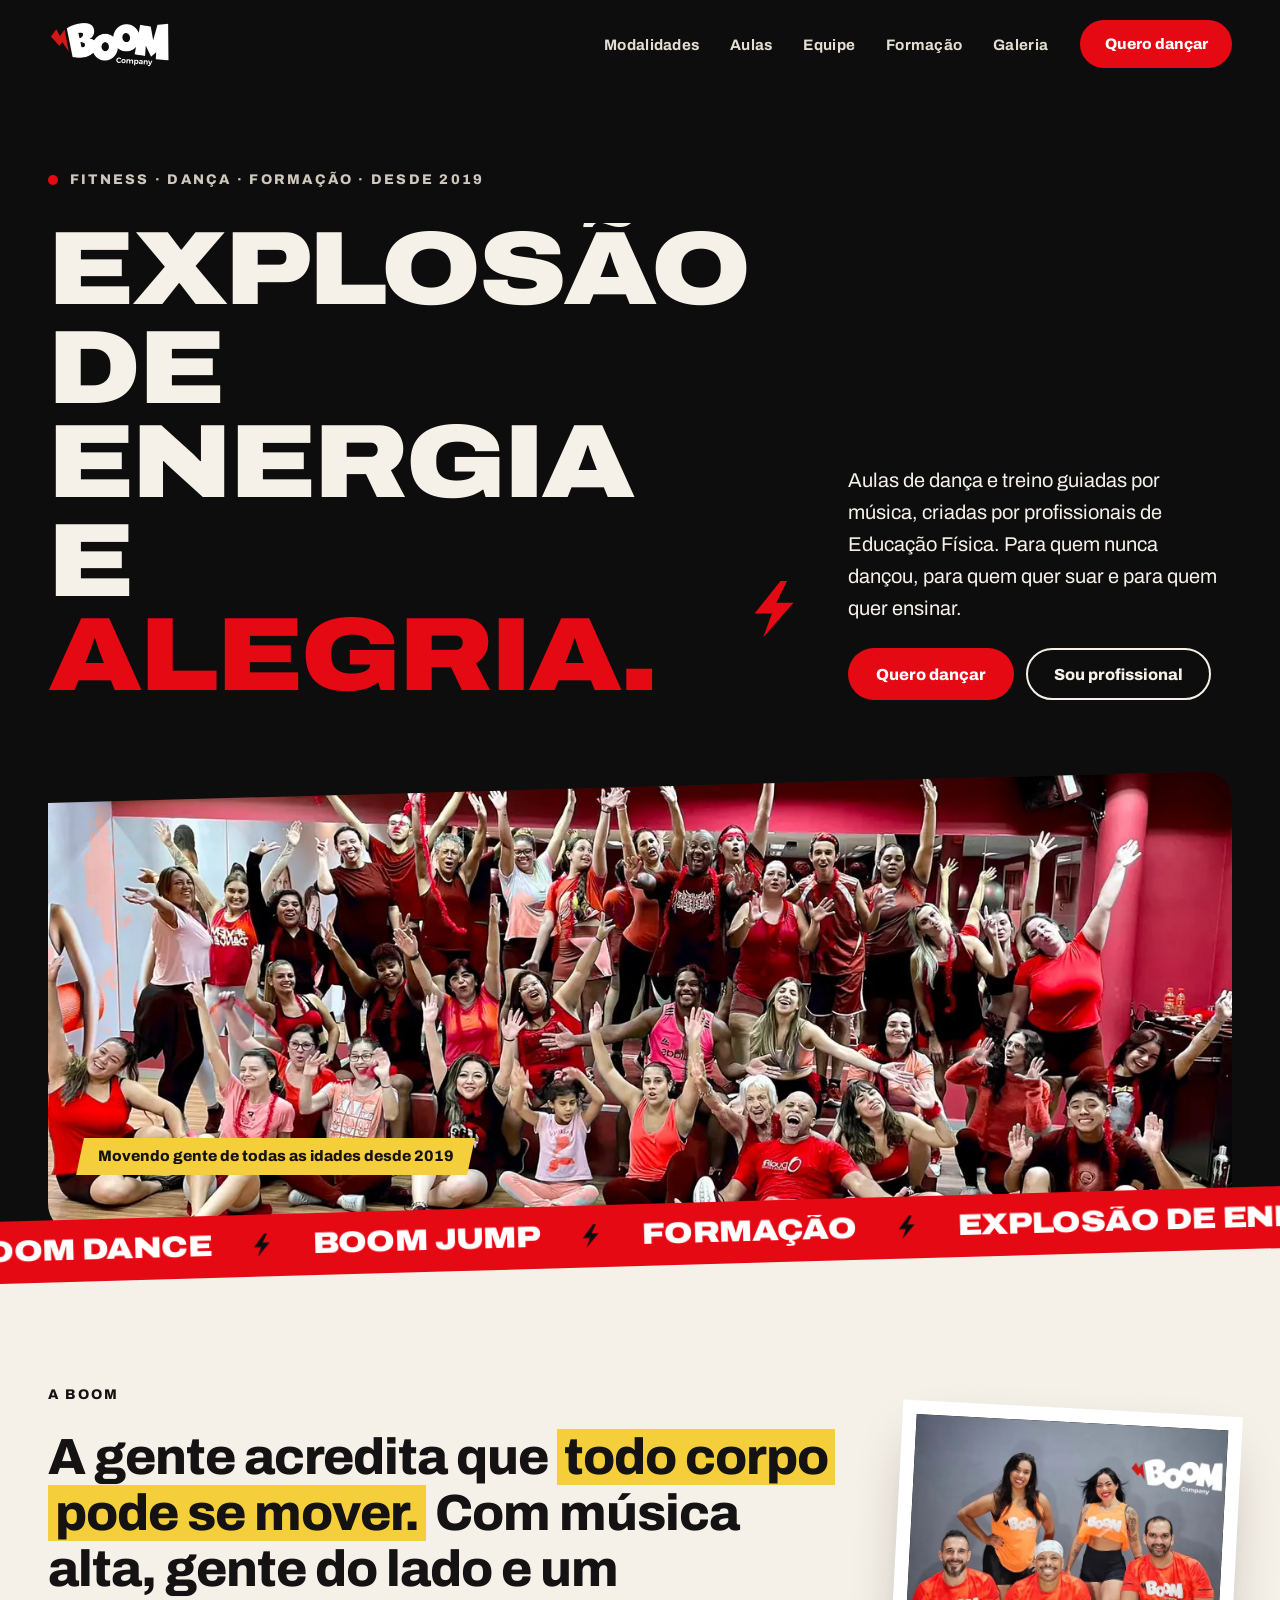
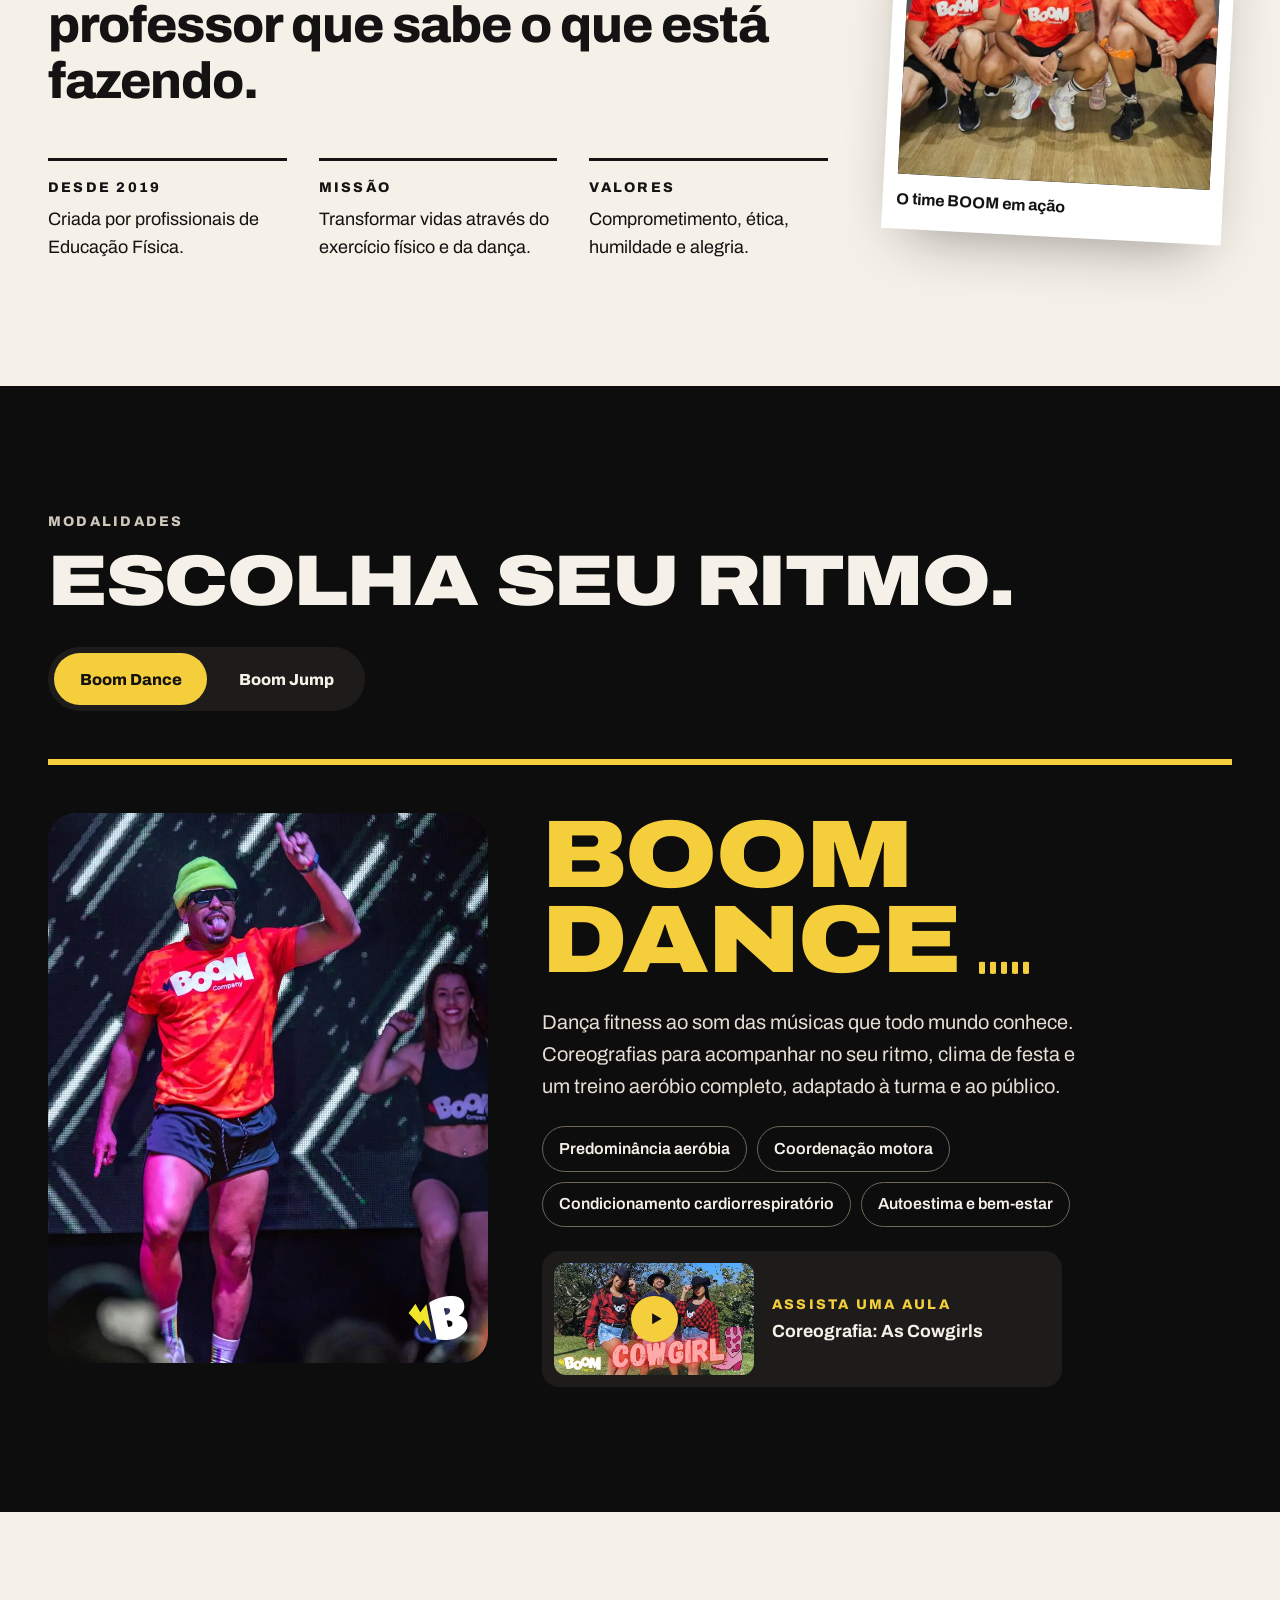
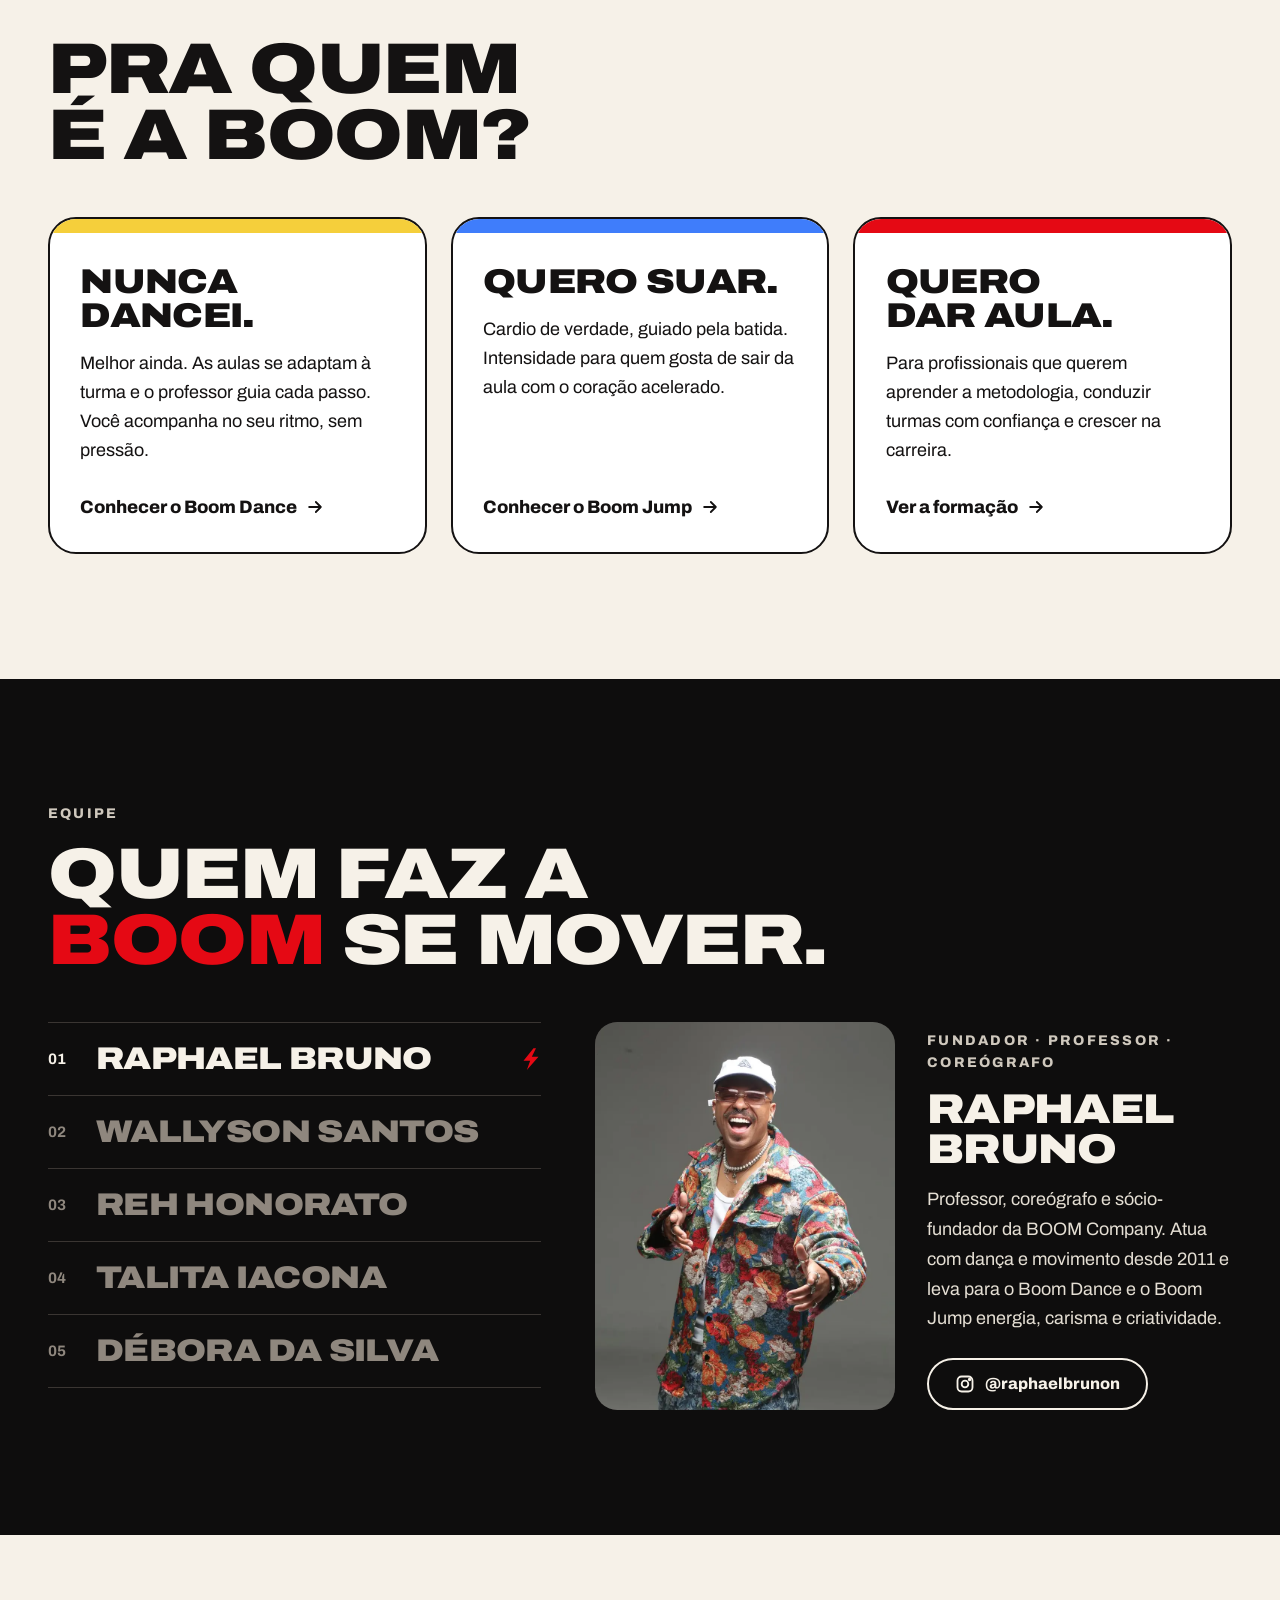
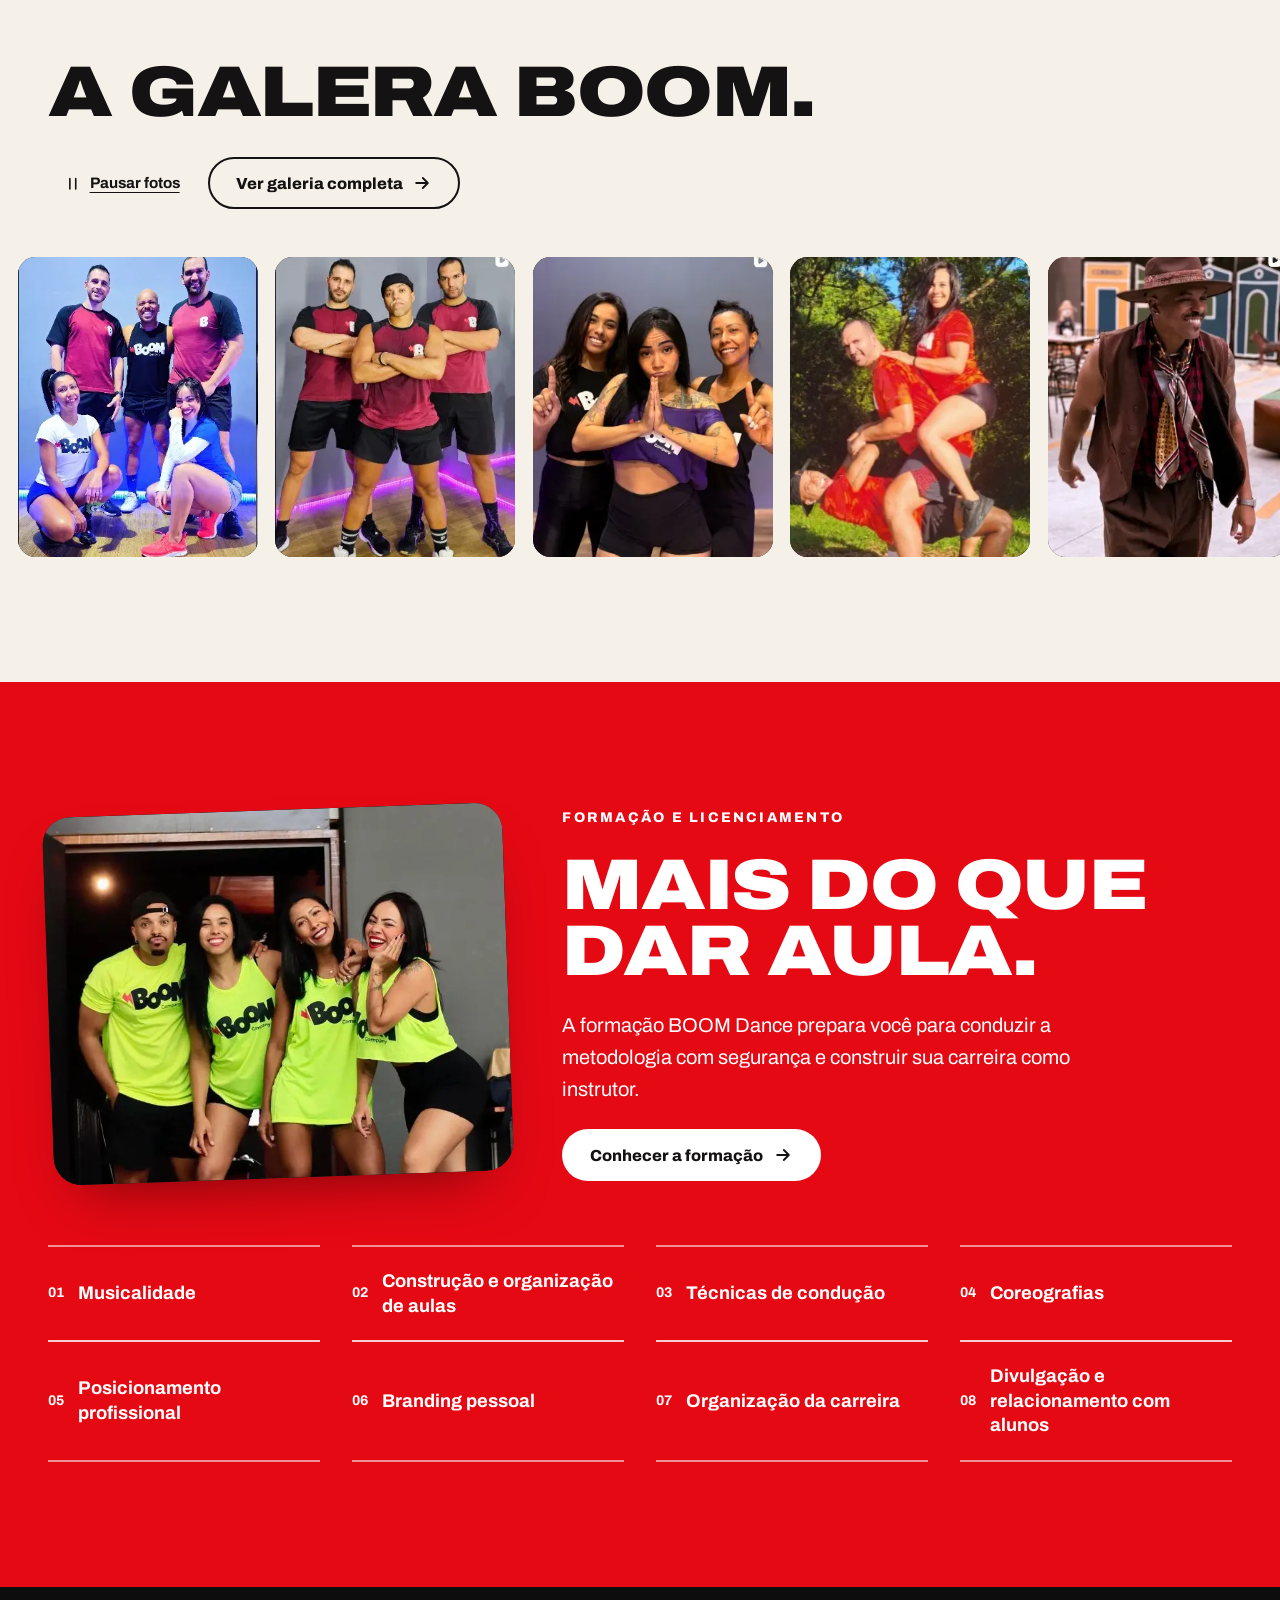
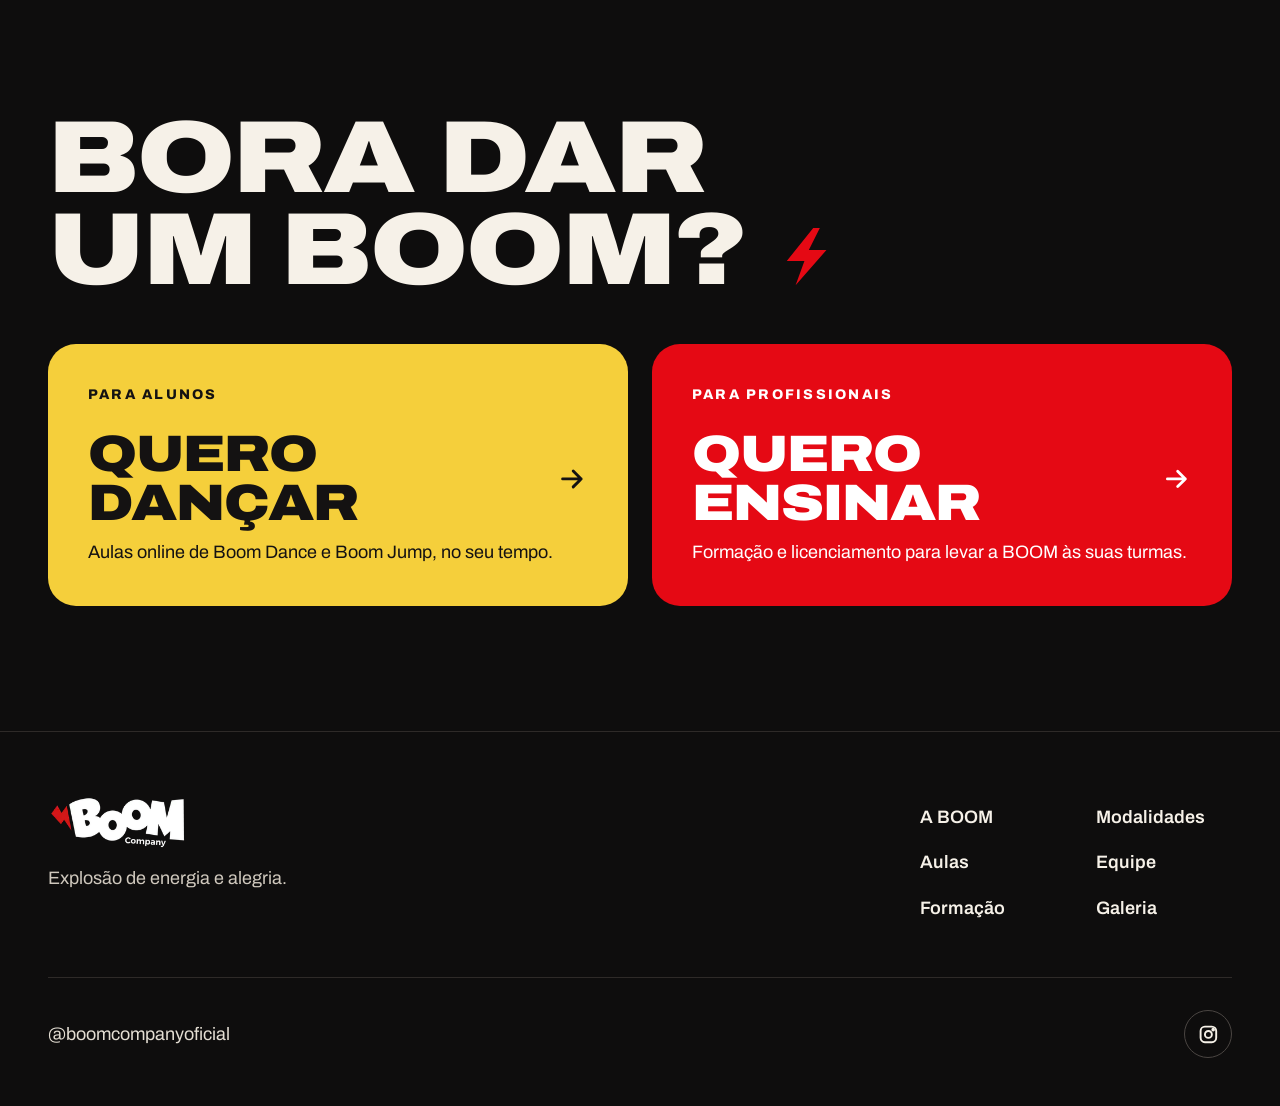
==== commit da217cd1: "Add files via upload" ====
--- a/index.html
+++ b/index.html
@@ -1,2 +1,2 @@
-<!DOCTYPE html><html lang="pt-BR"><head><meta charset="utf-8"><meta name="viewport" content="width=device-width, initial-scale=1"><title>BOOM Company · Explosão de energia e alegria</title><meta name="description" content="Dança fitness, treino guiado por música e formação de instrutores. Conheça o Boom Dance, o Boom Jump e a equipe da BOOM Company."><link rel="canonical" href="https://www.boomcompany.com.br/"><meta name="theme-color" content="#0e0d0d"><link rel="icon" type="image/png" href="./favicon.png"><link rel="apple-touch-icon" href="./apple-touch-icon.png"><meta property="og:type" content="website"><meta property="og:locale" content="pt_BR"><meta property="og:title" content="BOOM Company · Explosão de energia e alegria"><meta property="og:description" content="Dança fitness, treino guiado por música e formação de instrutores. Conheça o Boom Dance, o Boom Jump e a equipe da BOOM Company."><meta property="og:image" content="https://www.boomcompany.com.br/assets/turma-boom.ClU2mv6l_Z1JNGtm.jpg"><script>document.documentElement.classList.add('js');</script><link rel="stylesheet" href="./assets/Bolt.n_KBH3ML.css"><link rel="stylesheet" href="./assets/index.B9L6SNSj.css"><style>.doors__title[data-astro-cid-2fuijuco]{margin-bottom:var(--s-5);font-size:clamp(2.75rem,1.6rem + 6vw,7.25rem);line-height:.9}.doors__title[data-astro-cid-2fuijuco] .bolt{vertical-align:-.02em;margin-left:.1em;display:inline-block}.doors__grid[data-astro-cid-2fuijuco]{gap:var(--s-3);grid-template-columns:repeat(auto-fit,minmax(19rem,1fr));display:grid}.doors__door[data-astro-cid-2fuijuco]{border-radius:var(--radius-l);justify-content:space-between;gap:var(--s-3);flex-direction:column;min-height:15rem;padding:clamp(1.6rem,1rem + 2vw,2.5rem);display:flex}.doors__door--student[data-astro-cid-2fuijuco]{background:var(--yellow);color:var(--paper-ink)}.doors__door--pro[data-astro-cid-2fuijuco]{background:var(--red);color:var(--white)}.doors__door[data-astro-cid-2fuijuco] .eyebrow[data-astro-cid-2fuijuco]{color:inherit}.doors__name[data-astro-cid-2fuijuco]{align-items:center;gap:.3em;font-size:clamp(2.2rem,1.6rem + 2vw,3.5rem);line-height:.95;display:flex}.doors__name[data-astro-cid-2fuijuco] svg{width:.7em;height:.7em;transition:transform .3s var(--ease)}.doors__door[data-astro-cid-2fuijuco]:hover .doors__name[data-astro-cid-2fuijuco] svg{transform:translate(8px)}.doors__text[data-astro-cid-2fuijuco]{margin-top:.75rem;line-height:1.5;display:block}
-</style></head><body><a class="skip-link" href="#conteudo">Pular para o conteúdo</a><header class="site-header" data-header data-astro-cid-nen7h5rs><div class="container site-header__row" data-astro-cid-nen7h5rs><a class="site-header__logo" href="./" aria-label="BOOM Company, página inicial" data-astro-cid-nen7h5rs><img src="./assets/boom-company.6eU--Zpo_1lzcCj.webp" alt loading="eager" data-astro-cid-nen7h5rs="true" decoding="async" width="248" height="91"></a><nav class="site-nav" aria-label="Principal" data-astro-cid-nen7h5rs><ul data-astro-cid-nen7h5rs><li data-astro-cid-nen7h5rs><a href="./#ritmo" data-astro-cid-nen7h5rs>Modalidades</a></li><li data-astro-cid-nen7h5rs><a href="./aulas/" data-astro-cid-nen7h5rs>Aulas</a></li><li data-astro-cid-nen7h5rs><a href="./#equipe" data-astro-cid-nen7h5rs>Equipe</a></li><li data-astro-cid-nen7h5rs><a href="./formacao/" data-astro-cid-nen7h5rs>Formação</a></li><li data-astro-cid-nen7h5rs><a href="./galeria/" data-astro-cid-nen7h5rs>Galeria</a></li></ul></nav><a class="btn btn--red site-header__cta" href="./aulas/" data-astro-cid-nen7h5rs>Quero dançar</a><button class="site-header__menu" type="button" aria-expanded="false" aria-controls="mobile-menu" data-menu-open data-astro-cid-nen7h5rs><svg viewBox="0 0 24 24" aria-hidden="true" focusable="false" fill="none" stroke="currentColor" stroke-width="2.2" stroke-linecap="round" stroke-linejoin="round"><path d="M4 6h16M4 12h16M4 18h16"></path></svg><span class="visually-hidden" data-astro-cid-nen7h5rs>Abrir menu</span></button></div></header><div class="mobile-menu" id="mobile-menu" hidden data-menu role="dialog" aria-modal="true" aria-label="Menu" data-astro-cid-nen7h5rs><div class="container mobile-menu__top" data-astro-cid-nen7h5rs><a href="./" aria-label="BOOM Company, página inicial" data-astro-cid-nen7h5rs><img src="./assets/boom-company.6eU--Zpo_1lzcCj.webp" alt data-astro-cid-nen7h5rs="true" loading="lazy" decoding="async" width="248" height="91"></a><button class="site-header__menu" type="button" data-menu-close data-astro-cid-nen7h5rs><svg viewBox="0 0 24 24" aria-hidden="true" focusable="false" fill="none" stroke="currentColor" stroke-width="2.2" stroke-linecap="round" stroke-linejoin="round"><path d="M6 6l12 12M18 6L6 18"></path></svg><span class="visually-hidden" data-astro-cid-nen7h5rs>Fechar menu</span></button></div><nav class="container mobile-menu__nav" aria-label="Menu" data-astro-cid-nen7h5rs><ul data-astro-cid-nen7h5rs><li data-astro-cid-nen7h5rs><a class="display" href="./#ritmo" data-menu-link data-astro-cid-nen7h5rs>Modalidades</a></li><li data-astro-cid-nen7h5rs><a class="display" href="./aulas/" data-menu-link data-astro-cid-nen7h5rs>Aulas</a></li><li data-astro-cid-nen7h5rs><a class="display" href="./#equipe" data-menu-link data-astro-cid-nen7h5rs>Equipe</a></li><li data-astro-cid-nen7h5rs><a class="display" href="./formacao/" data-menu-link data-astro-cid-nen7h5rs>Formação</a></li><li data-astro-cid-nen7h5rs><a class="display" href="./galeria/" data-menu-link data-astro-cid-nen7h5rs>Galeria</a></li></ul><div class="mobile-menu__ctas" data-astro-cid-nen7h5rs><a class="btn btn--red" href="./aulas/" data-menu-link data-astro-cid-nen7h5rs>Quero dançar</a><a class="btn btn--ghost" href="./formacao/" data-menu-link data-astro-cid-nen7h5rs>Sou profissional</a></div><a class="mobile-menu__ig" href="https://www.instagram.com/boomcompanyoficial/" target="_blank" rel="noopener noreferrer" data-astro-cid-nen7h5rs><svg viewBox="0 0 24 24" aria-hidden="true" focusable="false" fill="none" stroke="currentColor" stroke-width="2.2" stroke-linecap="round" stroke-linejoin="round"><rect x="3" y="3" width="18" height="18" rx="5"></rect><circle cx="12" cy="12" r="4"></circle><circle cx="17.5" cy="6.5" r="1" fill="currentColor"></circle></svg> @boomcompanyoficial</a></nav></div><script type="module">var e=document.querySelector(`[data-header]`),t=document.querySelector(`[data-menu]`),n=document.querySelector(`[data-menu-open]`),r=document.querySelector(`[data-menu-close]`);if(e){let t=()=>e.classList.toggle(`is-scrolled`,window.scrollY>8);t(),window.addEventListener(`scroll`,t,{passive:!0})}if(t&&n&&r){let e=()=>{t.hidden=!1,n.setAttribute(`aria-expanded`,`true`),document.body.style.overflow=`hidden`,r.focus()},i=(e=!0)=>{t.hidden=!0,n.setAttribute(`aria-expanded`,`false`),document.body.style.overflow=``,e&&n.focus()};n.addEventListener(`click`,e),r.addEventListener(`click`,()=>i()),t.querySelectorAll(`[data-menu-link]`).forEach(e=>e.addEventListener(`click`,()=>i(!1))),document.addEventListener(`keydown`,e=>{e.key===`Escape`&&!t.hidden&&i()}),window.matchMedia(`(min-width: 961px)`).addEventListener(`change`,e=>{e.matches&&!t.hidden&&i(!1)})}</script><main id="conteudo" class="site-main"><section class="hero" aria-labelledby="hero-title" data-astro-cid-i3irphx7><div class="container" data-astro-cid-i3irphx7><p class="hero__kicker eyebrow" data-astro-cid-i3irphx7><span class="hero__dot pulse" aria-hidden="true" data-astro-cid-i3irphx7></span>Fitness · Dança · Formação · desde 2019</p><div class="hero__grid" data-astro-cid-i3irphx7><h1 id="hero-title" class="display h1 hero__title" data-astro-cid-i3irphx7><span class="rise-line hero__line-1" data-astro-cid-i3irphx7><span data-astro-cid-i3irphx7>Explosão</span></span><span class="rise-line" data-astro-cid-i3irphx7><span style="animation-delay:.12s" data-astro-cid-i3irphx7>de energia</span></span><span class="rise-line hero__line-3" data-astro-cid-i3irphx7><span style="animation-delay:.24s" data-astro-cid-i3irphx7>e <span class="accent-red" data-astro-cid-i3irphx7>alegria.</span></span><svg class="bolt hero__bolt pulse" viewBox="0 0 24 26" aria-hidden="true" focusable="false"><polygon points="15,0 3,15 11,15 7,26 21,10 13,10 18,0"></polygon></svg></span></h1><div class="hero__side" data-reveal data-astro-cid-i3irphx7><p class="lead" data-astro-cid-i3irphx7>Aulas de dança e treino guiadas por música, criadas por profissionais de Educação Física. Para quem nunca dançou, para quem quer suar e para quem quer ensinar.</p><div class="hero__ctas" data-astro-cid-i3irphx7><a class="btn btn--red" href="./aulas/" data-astro-cid-i3irphx7>Quero dançar</a><a class="btn btn--ghost" href="./formacao/" data-astro-cid-i3irphx7>Sou profissional</a></div></div></div><figure class="hero__photo" data-reveal data-astro-cid-i3irphx7><div class="photo hero__photo-frame" data-astro-cid-i3irphx7><img src="./assets/turma-boom.ClU2mv6l_iCEv9.webp" alt="Turma da BOOM de vermelho, com alunos de várias idades, comemorando depois de uma aula" loading="eager" fetchpriority="high" data-astro-cid-i3irphx7="true" decoding="async" width="1600" height="900"></div><figcaption class="skew-tag hero__tag" data-astro-cid-i3irphx7><span data-astro-cid-i3irphx7>Movendo gente de todas as idades desde 2019</span></figcaption></figure></div></section><div class="ribbon" aria-hidden="true" data-astro-cid-fj7wpmrj><div class="marquee" data-astro-cid-fj7wpmrj><div class="marquee__track ribbon__track" data-astro-cid-fj7wpmrj><span class="ribbon__item" data-astro-cid-fj7wpmrj><span class="display" data-astro-cid-fj7wpmrj>Boom Dance</span><svg class="bolt ribbon__bolt" viewBox="0 0 24 26" aria-hidden="true" focusable="false"><polygon points="15,0 3,15 11,15 7,26 21,10 13,10 18,0" style="fill:#0e0d0d"></polygon></svg></span><span class="ribbon__item" data-astro-cid-fj7wpmrj><span class="display" data-astro-cid-fj7wpmrj>Boom Jump</span><svg class="bolt ribbon__bolt" viewBox="0 0 24 26" aria-hidden="true" focusable="false"><polygon points="15,0 3,15 11,15 7,26 21,10 13,10 18,0" style="fill:#0e0d0d"></polygon></svg></span><span class="ribbon__item" data-astro-cid-fj7wpmrj><span class="display" data-astro-cid-fj7wpmrj>Formação</span><svg class="bolt ribbon__bolt" viewBox="0 0 24 26" aria-hidden="true" focusable="false"><polygon points="15,0 3,15 11,15 7,26 21,10 13,10 18,0" style="fill:#0e0d0d"></polygon></svg></span><span class="ribbon__item" data-astro-cid-fj7wpmrj><span class="display" data-astro-cid-fj7wpmrj>Explosão de energia e alegria</span><svg class="bolt ribbon__bolt" viewBox="0 0 24 26" aria-hidden="true" focusable="false"><polygon points="15,0 3,15 11,15 7,26 21,10 13,10 18,0" style="fill:#0e0d0d"></polygon></svg></span><span class="ribbon__item" data-astro-cid-fj7wpmrj><span class="display" data-astro-cid-fj7wpmrj>Boom Dance</span><svg class="bolt ribbon__bolt" viewBox="0 0 24 26" aria-hidden="true" focusable="false"><polygon points="15,0 3,15 11,15 7,26 21,10 13,10 18,0" style="fill:#0e0d0d"></polygon></svg></span><span class="ribbon__item" data-astro-cid-fj7wpmrj><span class="display" data-astro-cid-fj7wpmrj>Boom Jump</span><svg class="bolt ribbon__bolt" viewBox="0 0 24 26" aria-hidden="true" focusable="false"><polygon points="15,0 3,15 11,15 7,26 21,10 13,10 18,0" style="fill:#0e0d0d"></polygon></svg></span><span class="ribbon__item" data-astro-cid-fj7wpmrj><span class="display" data-astro-cid-fj7wpmrj>Formação</span><svg class="bolt ribbon__bolt" viewBox="0 0 24 26" aria-hidden="true" focusable="false"><polygon points="15,0 3,15 11,15 7,26 21,10 13,10 18,0" style="fill:#0e0d0d"></polygon></svg></span><span class="ribbon__item" data-astro-cid-fj7wpmrj><span class="display" data-astro-cid-fj7wpmrj>Explosão de energia e alegria</span><svg class="bolt ribbon__bolt" viewBox="0 0 24 26" aria-hidden="true" focusable="false"><polygon points="15,0 3,15 11,15 7,26 21,10 13,10 18,0" style="fill:#0e0d0d"></polygon></svg></span></div></div></div><section id="a-boom" class="section section--day about" aria-labelledby="about-title" data-astro-cid-j4y4sje3><div class="container about__grid" data-astro-cid-j4y4sje3><div class="about__text" data-astro-cid-j4y4sje3><p class="eyebrow" data-astro-cid-j4y4sje3>A BOOM</p><h2 id="about-title" class="about__statement" data-reveal data-astro-cid-j4y4sje3>A gente acredita que <span class="marker" data-astro-cid-j4y4sje3>todo corpo pode se mover.</span> Com música alta, gente do lado e um professor que sabe o que está fazendo.</h2><ul class="about__facts" data-astro-cid-j4y4sje3><li data-reveal="1" data-astro-cid-j4y4sje3><p class="eyebrow" data-astro-cid-j4y4sje3>Desde 2019</p><p data-astro-cid-j4y4sje3>Criada por profissionais de Educação Física.</p></li><li data-reveal="2" data-astro-cid-j4y4sje3><p class="eyebrow" data-astro-cid-j4y4sje3>Missão</p><p data-astro-cid-j4y4sje3>Transformar vidas através do exercício físico e da dança.</p></li><li data-reveal="3" data-astro-cid-j4y4sje3><p class="eyebrow" data-astro-cid-j4y4sje3>Valores</p><p data-astro-cid-j4y4sje3>Comprometimento, ética, humildade e alegria.</p></li></ul></div><figure class="about__polaroid lift" data-reveal="2" data-astro-cid-j4y4sje3><div class="photo about__photo" data-astro-cid-j4y4sje3><img src="./assets/galera-time-laranja.48sxBnAu_Z1mESTt.webp" alt="Professores da BOOM de laranja posando juntos no estúdio" data-astro-cid-j4y4sje3="true" loading="lazy" decoding="async" width="1290" height="1284"></div><figcaption data-astro-cid-j4y4sje3>O time BOOM em ação</figcaption></figure></div></section><section id="ritmo" class="section section--stage rhythm" data-rhythm data-active="dance" aria-labelledby="rhythm-title" data-astro-cid-kbvfbk5u><div class="container" data-astro-cid-kbvfbk5u><div class="section-head" data-astro-cid-kbvfbk5u><div data-astro-cid-kbvfbk5u><p class="eyebrow" data-astro-cid-kbvfbk5u>Modalidades</p><h2 id="rhythm-title" class="display h2" data-astro-cid-kbvfbk5u>Escolha seu ritmo.</h2></div><div class="rhythm__switch" role="group" aria-label="Escolher modalidade" data-astro-cid-kbvfbk5u><button type="button" class="rhythm__btn rhythm__btn--dance" data-mod-btn="dance" aria-pressed="true" aria-controls="mod-dance" data-astro-cid-kbvfbk5u>Boom Dance</button><button type="button" class="rhythm__btn rhythm__btn--jump" data-mod-btn="jump" aria-pressed="false" aria-controls="mod-jump" data-astro-cid-kbvfbk5u>Boom Jump</button></div></div><article id="mod-dance" class="rhythm__panel rhythm__panel--dance" data-mod-panel="dance" aria-labelledby="mod-dance-title" data-astro-cid-kbvfbk5u><div class="rhythm__media" data-astro-cid-kbvfbk5u><div class="photo rhythm__photo" data-astro-cid-kbvfbk5u><img src="./assets/boom-dance-aula.CF1IL1_i_ZmuE7E.webp" alt="Professor da BOOM conduzindo uma aula de Boom Dance no palco" style="object-position:center 8%" data-astro-cid-kbvfbk5u="true" loading="lazy" decoding="async" width="854" height="1280"><img src="./assets/boom-dance.TJDoc48s_2qBcTf.webp" alt data-astro-cid-kbvfbk5u="true" loading="lazy" decoding="async" width="128" height="116" class="rhythm__mark"></div></div><div class="rhythm__body" data-astro-cid-kbvfbk5u><div class="rhythm__title-row" data-astro-cid-kbvfbk5u><h3 id="mod-dance-title" class="display rhythm__title" data-astro-cid-kbvfbk5u>Boom<br data-astro-cid-kbvfbk5u>Dance</h3><span class="eq" aria-hidden="true" data-astro-cid-kbvfbk5u><i data-astro-cid-kbvfbk5u></i><i data-astro-cid-kbvfbk5u></i><i data-astro-cid-kbvfbk5u></i><i data-astro-cid-kbvfbk5u></i><i data-astro-cid-kbvfbk5u></i></span></div><p class="lead" data-astro-cid-kbvfbk5u>Dança fitness ao som das músicas que todo mundo conhece. Coreografias para acompanhar no seu ritmo, clima de festa e um treino aeróbio completo, adaptado à turma e ao público.</p><ul class="rhythm__traits" aria-label="Características do Boom Dance" data-astro-cid-kbvfbk5u><li data-astro-cid-kbvfbk5u>Predominância aeróbia</li><li data-astro-cid-kbvfbk5u>Coordenação motora</li><li data-astro-cid-kbvfbk5u>Condicionamento cardiorrespiratório</li><li data-astro-cid-kbvfbk5u>Autoestima e bem-estar</li></ul><a class="rhythm__video lift" href="https://youtu.be/KM42j9D1Sxs" target="_blank" rel="noopener noreferrer" data-astro-cid-kbvfbk5u><span class="photo rhythm__thumb" data-astro-cid-kbvfbk5u><img src="./assets/video-as-cowgirls.C5T_HRWk_1WzT7u.webp" alt data-astro-cid-kbvfbk5u="true" loading="lazy" decoding="async" width="720" height="404"><span class="rhythm__play" data-astro-cid-kbvfbk5u><svg viewBox="0 0 24 24" aria-hidden="true" focusable="false" fill="none" stroke="currentColor" stroke-width="2.2" stroke-linecap="round" stroke-linejoin="round"><polygon points="7,4.5 20,12 7,19.5" fill="currentColor" stroke="none"></polygon></svg></span></span><span class="rhythm__video-text" data-astro-cid-kbvfbk5u><span class="eyebrow" data-astro-cid-kbvfbk5u>Assista uma aula</span><span class="rhythm__video-title" data-astro-cid-kbvfbk5u>Coreografia: As Cowgirls</span><span class="visually-hidden" data-astro-cid-kbvfbk5u>(abre o YouTube em nova aba)</span></span></a></div></article><article id="mod-jump" class="rhythm__panel rhythm__panel--jump" data-mod-panel="jump" aria-labelledby="mod-jump-title" data-astro-cid-kbvfbk5u><div class="rhythm__media" data-astro-cid-kbvfbk5u><div class="photo rhythm__photo" data-astro-cid-kbvfbk5u><img src="./assets/boom-jump-salto.Cw-rjuc1_1wUjbR.webp" alt="Professor da BOOM saltando com os braços abertos durante o Boom Jump" style="object-position:center 38%" data-astro-cid-kbvfbk5u="true" loading="lazy" decoding="async" width="896" height="1191"><img src="./assets/boom-jump.CGKM-G5W_ZEsHeW.webp" alt data-astro-cid-kbvfbk5u="true" loading="lazy" decoding="async" width="128" height="116" class="rhythm__mark"></div></div><div class="rhythm__body" data-astro-cid-kbvfbk5u><div class="rhythm__title-row" data-astro-cid-kbvfbk5u><h3 id="mod-jump-title" class="display rhythm__title" data-astro-cid-kbvfbk5u>Boom<br data-astro-cid-kbvfbk5u>Jump</h3><span class="eq eq--fast" aria-hidden="true" data-astro-cid-kbvfbk5u><i data-astro-cid-kbvfbk5u></i><i data-astro-cid-kbvfbk5u></i><i data-astro-cid-kbvfbk5u></i><i data-astro-cid-kbvfbk5u></i><i data-astro-cid-kbvfbk5u></i></span></div><p class="lead" data-astro-cid-kbvfbk5u>Treino cardiovascular guiado pela música. Intensidade, ritmo e potência em uma aula que acelera o coração do primeiro ao último bloco.</p><ul class="rhythm__traits" aria-label="Características do Boom Jump" data-astro-cid-kbvfbk5u><li data-astro-cid-kbvfbk5u>Cardio de alta intensidade</li><li data-astro-cid-kbvfbk5u>Guiado por música</li><li data-astro-cid-kbvfbk5u>Ritmo e potência</li></ul><a class="rhythm__video lift" href="https://youtu.be/4X6XQB9b3ho" target="_blank" rel="noopener noreferrer" data-astro-cid-kbvfbk5u><span class="photo rhythm__thumb" data-astro-cid-kbvfbk5u><img src="./assets/video-aula-jump.jo2t7IbS_Z1OJD7G.webp" alt data-astro-cid-kbvfbk5u="true" loading="lazy" decoding="async" width="777" height="438"><span class="rhythm__play" data-astro-cid-kbvfbk5u><svg viewBox="0 0 24 24" aria-hidden="true" focusable="false" fill="none" stroke="currentColor" stroke-width="2.2" stroke-linecap="round" stroke-linejoin="round"><polygon points="7,4.5 20,12 7,19.5" fill="currentColor" stroke="none"></polygon></svg></span></span><span class="rhythm__video-text" data-astro-cid-kbvfbk5u><span class="eyebrow" data-astro-cid-kbvfbk5u>Assista uma aula</span><span class="rhythm__video-title" data-astro-cid-kbvfbk5u>Aula completa de Boom Jump</span><span class="visually-hidden" data-astro-cid-kbvfbk5u>(abre o YouTube em nova aba)</span></span></a></div></article></div></section><script type="module">document.querySelectorAll(`[data-rhythm]`).forEach(e=>{let t=e.querySelectorAll(`[data-mod-btn]`),n=e.querySelectorAll(`[data-mod-panel]`),r=(r,i)=>{e.dataset.active=r,t.forEach(e=>e.setAttribute(`aria-pressed`,String(e.dataset.modBtn===r))),n.forEach(e=>{let t=e.dataset.modPanel===r;e.hidden=!t,e.classList.toggle(`is-entering`,t&&i)})};t.forEach(e=>e.addEventListener(`click`,()=>r(e.dataset.modBtn,!0)));let i=t=>{let n=location.hash.match(/^#boom-(dance|jump)$/);return n?(r(n[1],t),e.scrollIntoView({behavior:t?`smooth`:`auto`,block:`start`}),!0):!1};i(!1)||r(e.dataset.active||`dance`,!1),window.addEventListener(`hashchange`,()=>i(!0)),document.querySelectorAll(`a[href*="#boom-"]`).forEach(e=>e.addEventListener(`click`,()=>{e.hash===location.hash&&e.pathname===location.pathname&&setTimeout(()=>i(!0),0)}))});</script><section id="pra-quem" class="section section--day paths" aria-labelledby="pra-quem-title" data-astro-cid-p7nc7swl><div class="container" data-astro-cid-p7nc7swl><h2 id="pra-quem-title" class="display h2 paths__title" data-astro-cid-p7nc7swl>Pra quem é a BOOM?</h2><ul class="paths__grid" data-astro-cid-p7nc7swl><li data-reveal="1" data-astro-cid-p7nc7swl><a class="paths__card lift" href="./#boom-dance" style="--path:var(--yellow)" data-astro-cid-p7nc7swl><span class="paths__band" aria-hidden="true" data-astro-cid-p7nc7swl></span><span class="paths__inner" data-astro-cid-p7nc7swl><span class="display paths__name" data-astro-cid-p7nc7swl>Nunca dancei.</span><span class="paths__text" data-astro-cid-p7nc7swl>Melhor ainda. As aulas se adaptam à turma e o professor guia cada passo. Você acompanha no seu ritmo, sem pressão.</span><span class="paths__cta" data-astro-cid-p7nc7swl>Conhecer o Boom Dance <svg viewBox="0 0 24 24" aria-hidden="true" focusable="false" fill="none" stroke="currentColor" stroke-width="2.2" stroke-linecap="round" stroke-linejoin="round"><path d="M5 12h14M13 6l6 6-6 6"></path></svg></span></span></a></li><li data-reveal="2" data-astro-cid-p7nc7swl><a class="paths__card lift" href="./#boom-jump" style="--path:var(--blue)" data-astro-cid-p7nc7swl><span class="paths__band" aria-hidden="true" data-astro-cid-p7nc7swl></span><span class="paths__inner" data-astro-cid-p7nc7swl><span class="display paths__name" data-astro-cid-p7nc7swl>Quero suar.</span><span class="paths__text" data-astro-cid-p7nc7swl>Cardio de verdade, guiado pela batida. Intensidade para quem gosta de sair da aula com o coração acelerado.</span><span class="paths__cta" data-astro-cid-p7nc7swl>Conhecer o Boom Jump <svg viewBox="0 0 24 24" aria-hidden="true" focusable="false" fill="none" stroke="currentColor" stroke-width="2.2" stroke-linecap="round" stroke-linejoin="round"><path d="M5 12h14M13 6l6 6-6 6"></path></svg></span></span></a></li><li data-reveal="3" data-astro-cid-p7nc7swl><a class="paths__card lift" href="./formacao/" style="--path:var(--red)" data-astro-cid-p7nc7swl><span class="paths__band" aria-hidden="true" data-astro-cid-p7nc7swl></span><span class="paths__inner" data-astro-cid-p7nc7swl><span class="display paths__name" data-astro-cid-p7nc7swl>Quero dar aula.</span><span class="paths__text" data-astro-cid-p7nc7swl>Para profissionais que querem aprender a metodologia, conduzir turmas com confiança e crescer na carreira.</span><span class="paths__cta" data-astro-cid-p7nc7swl>Ver a formação <svg viewBox="0 0 24 24" aria-hidden="true" focusable="false" fill="none" stroke="currentColor" stroke-width="2.2" stroke-linecap="round" stroke-linejoin="round"><path d="M5 12h14M13 6l6 6-6 6"></path></svg></span></span></a></li></ul></div></section><section id="equipe" class="section section--stage team" data-team aria-labelledby="team-title" data-astro-cid-f7yjqeho><div class="container" data-astro-cid-f7yjqeho><p class="eyebrow team__eyebrow" data-astro-cid-f7yjqeho>Equipe</p><h2 id="team-title" class="display h2 team__title" data-astro-cid-f7yjqeho>Quem faz a <span class="accent-red" data-astro-cid-f7yjqeho>BOOM</span> se mover.</h2><div class="team__layout" data-astro-cid-f7yjqeho><ul class="team__list" role="list" aria-label="Escolha um professor" data-astro-cid-f7yjqeho><li data-astro-cid-f7yjqeho><button type="button" class="team__pick" data-person-btn="0" aria-pressed="true" aria-controls="pessoa-0" data-astro-cid-f7yjqeho><span class="team__num" aria-hidden="true" data-astro-cid-f7yjqeho>01</span><span class="photo team__avatar" aria-hidden="true" data-astro-cid-f7yjqeho><img src="./assets/equipe-raphael-bruno.CLdvFxzl_2mVeyk.webp" alt style="object-position:center 18%" data-astro-cid-f7yjqeho="true" loading="lazy" decoding="async" width="853" height="1280"></span><span class="display team__name team__name--full" data-astro-cid-f7yjqeho>Raphael Bruno</span><span class="team__name--short" data-astro-cid-f7yjqeho>Raphael</span><svg class="bolt team__bolt" viewBox="0 0 24 26" aria-hidden="true" focusable="false"><polygon points="15,0 3,15 11,15 7,26 21,10 13,10 18,0"></polygon></svg></button></li><li data-astro-cid-f7yjqeho><button type="button" class="team__pick" data-person-btn="1" aria-pressed="false" aria-controls="pessoa-1" data-astro-cid-f7yjqeho><span class="team__num" aria-hidden="true" data-astro-cid-f7yjqeho>02</span><span class="photo team__avatar" aria-hidden="true" data-astro-cid-f7yjqeho><img src="./assets/equipe-wallyson-santos.DUKy1XyT_1uhpeC.webp" alt style="object-position:center top" data-astro-cid-f7yjqeho="true" loading="lazy" decoding="async" width="720" height="1279"></span><span class="display team__name team__name--full" data-astro-cid-f7yjqeho>Wallyson Santos</span><span class="team__name--short" data-astro-cid-f7yjqeho>Wallyson</span><svg class="bolt team__bolt" viewBox="0 0 24 26" aria-hidden="true" focusable="false"><polygon points="15,0 3,15 11,15 7,26 21,10 13,10 18,0"></polygon></svg></button></li><li data-astro-cid-f7yjqeho><button type="button" class="team__pick" data-person-btn="2" aria-pressed="false" aria-controls="pessoa-2" data-astro-cid-f7yjqeho><span class="team__num" aria-hidden="true" data-astro-cid-f7yjqeho>03</span><span class="photo team__avatar" aria-hidden="true" data-astro-cid-f7yjqeho><img src="./assets/equipe-reh-honorato.Bcu8e3pp_gSSmg.webp" alt style="object-position:center 26%" data-astro-cid-f7yjqeho="true" loading="lazy" decoding="async" width="900" height="1600"></span><span class="display team__name team__name--full" data-astro-cid-f7yjqeho>Reh Honorato</span><span class="team__name--short" data-astro-cid-f7yjqeho>Reh</span><svg class="bolt team__bolt" viewBox="0 0 24 26" aria-hidden="true" focusable="false"><polygon points="15,0 3,15 11,15 7,26 21,10 13,10 18,0"></polygon></svg></button></li><li data-astro-cid-f7yjqeho><button type="button" class="team__pick" data-person-btn="3" aria-pressed="false" aria-controls="pessoa-3" data-astro-cid-f7yjqeho><span class="team__num" aria-hidden="true" data-astro-cid-f7yjqeho>04</span><span class="photo team__avatar" aria-hidden="true" data-astro-cid-f7yjqeho><img src="./assets/equipe-talita-iacona.9rsWaYHq_Z1SYwrL.webp" alt style="object-position:center top" data-astro-cid-f7yjqeho="true" loading="lazy" decoding="async" width="900" height="1600"></span><span class="display team__name team__name--full" data-astro-cid-f7yjqeho>Talita Iacona</span><span class="team__name--short" data-astro-cid-f7yjqeho>Talita</span><svg class="bolt team__bolt" viewBox="0 0 24 26" aria-hidden="true" focusable="false"><polygon points="15,0 3,15 11,15 7,26 21,10 13,10 18,0"></polygon></svg></button></li><li data-astro-cid-f7yjqeho><button type="button" class="team__pick" data-person-btn="4" aria-pressed="false" aria-controls="pessoa-4" data-astro-cid-f7yjqeho><span class="team__num" aria-hidden="true" data-astro-cid-f7yjqeho>05</span><span class="photo team__avatar" aria-hidden="true" data-astro-cid-f7yjqeho><img src="./assets/equipe-debora-silva.CJ4_AtGB_27sjST.webp" alt style="object-position:center 16%" data-astro-cid-f7yjqeho="true" loading="lazy" decoding="async" width="1086" height="1448"></span><span class="display team__name team__name--full" data-astro-cid-f7yjqeho>Débora da Silva</span><span class="team__name--short" data-astro-cid-f7yjqeho>Débora</span><svg class="bolt team__bolt" viewBox="0 0 24 26" aria-hidden="true" focusable="false"><polygon points="15,0 3,15 11,15 7,26 21,10 13,10 18,0"></polygon></svg></button></li></ul><div class="team__stage" data-astro-cid-f7yjqeho><article id="pessoa-0" class="team__card" data-person-panel="0" aria-labelledby="pessoa-0-nome" data-astro-cid-f7yjqeho><div class="photo team__photo" data-astro-cid-f7yjqeho><img src="./assets/equipe-raphael-bruno.CLdvFxzl_2mVeyk.webp" alt="Raphael Bruno sorrindo, com camisa florida e boné branco" style="object-position:center 18%" data-astro-cid-f7yjqeho="true" loading="lazy" decoding="async" width="853" height="1280"></div><div class="team__info" data-astro-cid-f7yjqeho><p class="eyebrow" data-astro-cid-f7yjqeho>Fundador · Professor · Coreógrafo</p><h3 id="pessoa-0-nome" class="display team__card-name" data-astro-cid-f7yjqeho>Raphael Bruno</h3><p class="team__bio" data-astro-cid-f7yjqeho>Professor, coreógrafo e sócio-fundador da BOOM Company. Atua com dança e movimento desde 2011 e leva para o Boom Dance e o Boom Jump energia, carisma e criatividade.</p><a class="btn btn--ghost team__ig" href="https://www.instagram.com/raphaelbrunon/" target="_blank" rel="noopener noreferrer" data-astro-cid-f7yjqeho><svg viewBox="0 0 24 24" aria-hidden="true" focusable="false" fill="none" stroke="currentColor" stroke-width="2.2" stroke-linecap="round" stroke-linejoin="round"><rect x="3" y="3" width="18" height="18" rx="5"></rect><circle cx="12" cy="12" r="4"></circle><circle cx="17.5" cy="6.5" r="1" fill="currentColor"></circle></svg> @raphaelbrunon<span class="visually-hidden" data-astro-cid-f7yjqeho>(Instagram, abre em nova aba)</span></a></div></article><article id="pessoa-1" class="team__card" data-person-panel="1" aria-labelledby="pessoa-1-nome" data-astro-cid-f7yjqeho><div class="photo team__photo" data-astro-cid-f7yjqeho><img src="./assets/equipe-wallyson-santos.DUKy1XyT_1uhpeC.webp" alt="Wallyson Santos de braços cruzados, com regata azul da BOOM" style="object-position:center top" data-astro-cid-f7yjqeho="true" loading="lazy" decoding="async" width="720" height="1279"></div><div class="team__info" data-astro-cid-f7yjqeho><p class="eyebrow" data-astro-cid-f7yjqeho>CEO · Coreógrafo</p><h3 id="pessoa-1-nome" class="display team__card-name" data-astro-cid-f7yjqeho>Wallyson Santos</h3><p class="team__bio" data-astro-cid-f7yjqeho>Profissional de Educação Física desde 2011, especialista em aulas fitness. Passou por grandes eventos do segmento, como Fitness Brasil e ENAFs.</p><a class="btn btn--ghost team__ig" href="https://www.instagram.com/wallysonsantoss/" target="_blank" rel="noopener noreferrer" data-astro-cid-f7yjqeho><svg viewBox="0 0 24 24" aria-hidden="true" focusable="false" fill="none" stroke="currentColor" stroke-width="2.2" stroke-linecap="round" stroke-linejoin="round"><rect x="3" y="3" width="18" height="18" rx="5"></rect><circle cx="12" cy="12" r="4"></circle><circle cx="17.5" cy="6.5" r="1" fill="currentColor"></circle></svg> @wallysonsantoss<span class="visually-hidden" data-astro-cid-f7yjqeho>(Instagram, abre em nova aba)</span></a></div></article><article id="pessoa-2" class="team__card" data-person-panel="2" aria-labelledby="pessoa-2-nome" data-astro-cid-f7yjqeho><div class="photo team__photo" data-astro-cid-f7yjqeho><img src="./assets/equipe-reh-honorato.Bcu8e3pp_gSSmg.webp" alt="Reh Honorato em foto de estúdio" style="object-position:center 26%" data-astro-cid-f7yjqeho="true" loading="lazy" decoding="async" width="900" height="1600"></div><div class="team__info" data-astro-cid-f7yjqeho><p class="eyebrow" data-astro-cid-f7yjqeho>Professora · Coreógrafa</p><h3 id="pessoa-2-nome" class="display team__card-name" data-astro-cid-f7yjqeho>Reh Honorato</h3><p class="team__bio" data-astro-cid-f7yjqeho>Profissional de Educação Física (UNIP, 2019), pós-graduada em Fisiologia do Exercício (UNIGUAÇU, 2023). Personal trainer e coreógrafa da BOOM.</p><a class="btn btn--ghost team__ig" href="https://www.instagram.com/rehhonorato/" target="_blank" rel="noopener noreferrer" data-astro-cid-f7yjqeho><svg viewBox="0 0 24 24" aria-hidden="true" focusable="false" fill="none" stroke="currentColor" stroke-width="2.2" stroke-linecap="round" stroke-linejoin="round"><rect x="3" y="3" width="18" height="18" rx="5"></rect><circle cx="12" cy="12" r="4"></circle><circle cx="17.5" cy="6.5" r="1" fill="currentColor"></circle></svg> @rehhonorato<span class="visually-hidden" data-astro-cid-f7yjqeho>(Instagram, abre em nova aba)</span></a></div></article><article id="pessoa-3" class="team__card" data-person-panel="3" aria-labelledby="pessoa-3-nome" data-astro-cid-f7yjqeho><div class="photo team__photo" data-astro-cid-f7yjqeho><img src="./assets/equipe-talita-iacona.9rsWaYHq_Z1SYwrL.webp" alt="Talita Iacona sorrindo e apontando para a câmera, com regata azul da BOOM" style="object-position:center top" data-astro-cid-f7yjqeho="true" loading="lazy" decoding="async" width="900" height="1600"></div><div class="team__info" data-astro-cid-f7yjqeho><p class="eyebrow" data-astro-cid-f7yjqeho>Professora · Coreógrafa</p><h3 id="pessoa-3-nome" class="display team__card-name" data-astro-cid-f7yjqeho>Talita Iacona</h3><p class="team__bio" data-astro-cid-f7yjqeho>Faz parte do time de professores da BOOM, criando experiências que unem movimento, energia e conexão em cada aula.</p><a class="btn btn--ghost team__ig" href="https://www.instagram.com/talitaiacona/" target="_blank" rel="noopener noreferrer" data-astro-cid-f7yjqeho><svg viewBox="0 0 24 24" aria-hidden="true" focusable="false" fill="none" stroke="currentColor" stroke-width="2.2" stroke-linecap="round" stroke-linejoin="round"><rect x="3" y="3" width="18" height="18" rx="5"></rect><circle cx="12" cy="12" r="4"></circle><circle cx="17.5" cy="6.5" r="1" fill="currentColor"></circle></svg> @talitaiacona<span class="visually-hidden" data-astro-cid-f7yjqeho>(Instagram, abre em nova aba)</span></a></div></article><article id="pessoa-4" class="team__card" data-person-panel="4" aria-labelledby="pessoa-4-nome" data-astro-cid-f7yjqeho><div class="photo team__photo" data-astro-cid-f7yjqeho><img src="./assets/equipe-debora-silva.CJ4_AtGB_27sjST.webp" alt="Débora da Silva em foto de estúdio com top da BOOM" style="object-position:center 16%" data-astro-cid-f7yjqeho="true" loading="lazy" decoding="async" width="1086" height="1448"></div><div class="team__info" data-astro-cid-f7yjqeho><p class="eyebrow" data-astro-cid-f7yjqeho>Professora · Coreógrafa</p><h3 id="pessoa-4-nome" class="display team__card-name" data-astro-cid-f7yjqeho>Débora da Silva</h3><p class="team__bio" data-astro-cid-f7yjqeho>Profissional de Educação Física formada pela Anhanguera em 2015, atua na área desde 2012. Especialista em aulas fitness, já ministrou aula na IHRSA.</p><a class="btn btn--ghost team__ig" href="https://www.instagram.com/deborasilvaprof/" target="_blank" rel="noopener noreferrer" data-astro-cid-f7yjqeho><svg viewBox="0 0 24 24" aria-hidden="true" focusable="false" fill="none" stroke="currentColor" stroke-width="2.2" stroke-linecap="round" stroke-linejoin="round"><rect x="3" y="3" width="18" height="18" rx="5"></rect><circle cx="12" cy="12" r="4"></circle><circle cx="17.5" cy="6.5" r="1" fill="currentColor"></circle></svg> @deborasilvaprof<span class="visually-hidden" data-astro-cid-f7yjqeho>(Instagram, abre em nova aba)</span></a></div></article></div></div></div></section><script type="module">document.querySelectorAll(`[data-team]`).forEach(e=>{let t=e.querySelectorAll(`[data-person-btn]`),n=e.querySelectorAll(`[data-person-panel]`),r=(e,r)=>{t.forEach(t=>t.setAttribute(`aria-pressed`,String(t.dataset.personBtn===e))),n.forEach(t=>{let n=t.dataset.personPanel===e;t.hidden=!n,t.classList.toggle(`is-entering`,n&&r)})};t.forEach(e=>e.addEventListener(`click`,()=>r(e.dataset.personBtn,!0))),r(`0`,!1)});</script><section id="galera" class="section section--day strip" data-strip aria-labelledby="strip-title" data-astro-cid-spkgfg57><div class="container section-head" data-astro-cid-spkgfg57><h2 id="strip-title" class="display h2" data-astro-cid-spkgfg57>A galera BOOM.</h2><div class="strip__actions" data-astro-cid-spkgfg57><button type="button" class="strip__pause" data-strip-toggle aria-pressed="false" data-astro-cid-spkgfg57><span class="strip__icon strip__icon--pause" data-astro-cid-spkgfg57><svg viewBox="0 0 24 24" aria-hidden="true" focusable="false" fill="none" stroke="currentColor" stroke-width="2.2" stroke-linecap="round" stroke-linejoin="round"><path d="M8 5v14"></path><path d="M16 5v14"></path></svg></span><span class="strip__icon strip__icon--play" data-astro-cid-spkgfg57><svg viewBox="0 0 24 24" aria-hidden="true" focusable="false" fill="none" stroke="currentColor" stroke-width="2.2" stroke-linecap="round" stroke-linejoin="round"><polygon points="7,4.5 20,12 7,19.5" fill="currentColor" stroke="none"></polygon></svg></span><span data-strip-label data-astro-cid-spkgfg57>Pausar fotos</span></button><a class="btn btn--ghost" href="./galeria/" data-astro-cid-spkgfg57>Ver galeria completa <svg viewBox="0 0 24 24" aria-hidden="true" focusable="false" fill="none" stroke="currentColor" stroke-width="2.2" stroke-linecap="round" stroke-linejoin="round"><path d="M5 12h14M13 6l6 6-6 6"></path></svg></a></div></div><div class="marquee strip__marquee" data-astro-cid-spkgfg57><ul class="marquee__track strip__track" data-astro-cid-spkgfg57><li class="photo strip__item" data-astro-cid-spkgfg57><img src="./assets/galera-equipe-1.CFn0u1wC_25mK1z.webp" alt="Equipe da BOOM reunida no estúdio" data-astro-cid-spkgfg57="true" loading="lazy" decoding="async" width="336" height="441"></li><li class="photo strip__item" data-astro-cid-spkgfg57><img src="./assets/galera-professores-2.DmHiLXOL_Z66uPr.webp" alt="Três professores da BOOM de braços cruzados" data-astro-cid-spkgfg57="true" loading="lazy" decoding="async" width="333" height="441"></li><li class="photo strip__item" data-astro-cid-spkgfg57><img src="./assets/galera-professoras.BALg9BES_Zp5tld.webp" alt="Três professoras da BOOM posando juntas" data-astro-cid-spkgfg57="true" loading="lazy" decoding="async" width="331" height="442"></li><li class="photo strip__item" data-astro-cid-spkgfg57><img src="./assets/galera-danca-ao-ar-livre.BDb36lwr_Z1HJDvJ.webp" alt="Dupla dançando ao ar livre" data-astro-cid-spkgfg57="true" loading="lazy" decoding="async" width="363" height="399"></li><li class="photo strip__item" data-astro-cid-spkgfg57><img src="./assets/galera-festa-junina.B0lqqf7W_ZHHyAO.webp" alt="Professor da BOOM vestido para a Festa Junina" data-astro-cid-spkgfg57="true" loading="lazy" decoding="async" width="331" height="447"></li><li class="photo strip__item" data-astro-cid-spkgfg57><img src="./assets/galera-professores.D1pwMbwu_Z2diHvi.webp" alt="Três professores da BOOM com camisetas coloridas" data-astro-cid-spkgfg57="true" loading="lazy" decoding="async" width="333" height="443"></li><li class="photo strip__item" data-astro-cid-spkgfg57><img src="./assets/formacao-time.liLoGZuk_2ab9fe.webp" alt="Professores da BOOM sorrindo com camisetas verdes" style="object-position:center 30%" data-astro-cid-spkgfg57="true" loading="lazy" decoding="async" width="718" height="663"></li><li class="photo strip__item" aria-hidden="true" data-astro-cid-spkgfg57><img src="./assets/galera-equipe-1.CFn0u1wC_25mK1z.webp" alt data-astro-cid-spkgfg57="true" loading="lazy" decoding="async" width="336" height="441"></li><li class="photo strip__item" aria-hidden="true" data-astro-cid-spkgfg57><img src="./assets/galera-professores-2.DmHiLXOL_Z66uPr.webp" alt data-astro-cid-spkgfg57="true" loading="lazy" decoding="async" width="333" height="441"></li><li class="photo strip__item" aria-hidden="true" data-astro-cid-spkgfg57><img src="./assets/galera-professoras.BALg9BES_Zp5tld.webp" alt data-astro-cid-spkgfg57="true" loading="lazy" decoding="async" width="331" height="442"></li><li class="photo strip__item" aria-hidden="true" data-astro-cid-spkgfg57><img src="./assets/galera-danca-ao-ar-livre.BDb36lwr_Z1HJDvJ.webp" alt data-astro-cid-spkgfg57="true" loading="lazy" decoding="async" width="363" height="399"></li><li class="photo strip__item" aria-hidden="true" data-astro-cid-spkgfg57><img src="./assets/galera-festa-junina.B0lqqf7W_ZHHyAO.webp" alt data-astro-cid-spkgfg57="true" loading="lazy" decoding="async" width="331" height="447"></li><li class="photo strip__item" aria-hidden="true" data-astro-cid-spkgfg57><img src="./assets/galera-professores.D1pwMbwu_Z2diHvi.webp" alt data-astro-cid-spkgfg57="true" loading="lazy" decoding="async" width="333" height="443"></li><li class="photo strip__item" aria-hidden="true" data-astro-cid-spkgfg57><img src="./assets/formacao-time.liLoGZuk_2ab9fe.webp" alt style="object-position:center 30%" data-astro-cid-spkgfg57="true" loading="lazy" decoding="async" width="718" height="663"></li></ul></div></section><script type="module">document.querySelectorAll(`[data-strip]`).forEach(e=>{let t=e.querySelector(`[data-strip-toggle]`),n=e.querySelector(`[data-strip-label]`),r=e.querySelector(`.marquee`);t?.addEventListener(`click`,()=>{let e=r.classList.toggle(`is-paused`);t.setAttribute(`aria-pressed`,String(e)),n&&(n.textContent=e?`Retomar fotos`:`Pausar fotos`)})});</script><section id="formacao" class="section section--red training" aria-labelledby="training-title" data-astro-cid-k4wkpgss><div class="container" data-astro-cid-k4wkpgss><div class="training__top" data-astro-cid-k4wkpgss><div class="photo training__photo" data-reveal data-astro-cid-k4wkpgss><img src="./assets/formacao-time.liLoGZuk_2ab9fe.webp" alt="Professores da BOOM sorrindo juntos com camisetas verdes" data-astro-cid-k4wkpgss="true" loading="lazy" decoding="async" width="718" height="663"></div><div class="training__text" data-astro-cid-k4wkpgss><p class="eyebrow" data-astro-cid-k4wkpgss>Formação e licenciamento</p><h2 id="training-title" class="display h2" data-astro-cid-k4wkpgss>Mais do que dar aula.</h2><p class="lead" data-astro-cid-k4wkpgss>A formação BOOM Dance prepara você para conduzir a metodologia com segurança e construir sua carreira como instrutor.</p><a class="btn btn--white" href="./formacao/" data-astro-cid-k4wkpgss>Conhecer a formação <svg viewBox="0 0 24 24" aria-hidden="true" focusable="false" fill="none" stroke="currentColor" stroke-width="2.2" stroke-linecap="round" stroke-linejoin="round"><path d="M5 12h14M13 6l6 6-6 6"></path></svg></a></div></div><ol class="training__topics" aria-label="O que a formação aborda" data-astro-cid-k4wkpgss><li data-astro-cid-k4wkpgss><span aria-hidden="true" data-astro-cid-k4wkpgss>01</span>Musicalidade</li><li data-astro-cid-k4wkpgss><span aria-hidden="true" data-astro-cid-k4wkpgss>02</span>Construção e organização de aulas</li><li data-astro-cid-k4wkpgss><span aria-hidden="true" data-astro-cid-k4wkpgss>03</span>Técnicas de condução</li><li data-astro-cid-k4wkpgss><span aria-hidden="true" data-astro-cid-k4wkpgss>04</span>Coreografias</li><li data-astro-cid-k4wkpgss><span aria-hidden="true" data-astro-cid-k4wkpgss>05</span>Posicionamento profissional</li><li data-astro-cid-k4wkpgss><span aria-hidden="true" data-astro-cid-k4wkpgss>06</span>Branding pessoal</li><li data-astro-cid-k4wkpgss><span aria-hidden="true" data-astro-cid-k4wkpgss>07</span>Organização da carreira</li><li data-astro-cid-k4wkpgss><span aria-hidden="true" data-astro-cid-k4wkpgss>08</span>Divulgação e relacionamento com alunos</li></ol></div></section><section id="final" class="section section--stage doors" aria-labelledby="doors-title" data-astro-cid-2fuijuco><div class="container" data-astro-cid-2fuijuco><h2 id="doors-title" class="display doors__title" data-astro-cid-2fuijuco>Bora dar um BOOM? <svg class="bolt pulse" viewBox="0 0 24 26" aria-hidden="true" focusable="false"><polygon points="15,0 3,15 11,15 7,26 21,10 13,10 18,0"></polygon></svg></h2><div class="doors__grid" data-astro-cid-2fuijuco><a class="doors__door doors__door--student lift" href="./aulas/" data-reveal="1" data-astro-cid-2fuijuco><span class="eyebrow" data-astro-cid-2fuijuco>Para alunos</span><span data-astro-cid-2fuijuco><span class="display doors__name" data-astro-cid-2fuijuco>Quero dançar <svg viewBox="0 0 24 24" aria-hidden="true" focusable="false" fill="none" stroke="currentColor" stroke-width="2.2" stroke-linecap="round" stroke-linejoin="round"><path d="M5 12h14M13 6l6 6-6 6"></path></svg></span><span class="doors__text" data-astro-cid-2fuijuco>Aulas online de Boom Dance e Boom Jump, no seu tempo.</span></span></a><a class="doors__door doors__door--pro lift" href="./formacao/" data-reveal="2" data-astro-cid-2fuijuco><span class="eyebrow" data-astro-cid-2fuijuco>Para profissionais</span><span data-astro-cid-2fuijuco><span class="display doors__name" data-astro-cid-2fuijuco>Quero ensinar <svg viewBox="0 0 24 24" aria-hidden="true" focusable="false" fill="none" stroke="currentColor" stroke-width="2.2" stroke-linecap="round" stroke-linejoin="round"><path d="M5 12h14M13 6l6 6-6 6"></path></svg></span><span class="doors__text" data-astro-cid-2fuijuco>Formação e licenciamento para levar a BOOM às suas turmas.</span></span></a></div></div></section></main><footer class="site-footer" data-astro-cid-jo6i4kqk><div class="container" data-astro-cid-jo6i4kqk><div class="site-footer__main" data-astro-cid-jo6i4kqk><div data-astro-cid-jo6i4kqk><a href="./" aria-label="BOOM Company, página inicial" data-astro-cid-jo6i4kqk><img src="./assets/boom-company.6eU--Zpo_1lzcCj.webp" alt data-astro-cid-jo6i4kqk="true" loading="lazy" decoding="async" width="248" height="91"></a><p class="site-footer__phrase" data-astro-cid-jo6i4kqk>Explosão de energia e alegria.</p></div><nav aria-label="Rodapé" data-astro-cid-jo6i4kqk><ul class="site-footer__nav" data-astro-cid-jo6i4kqk><li data-astro-cid-jo6i4kqk><a href="./#a-boom" data-astro-cid-jo6i4kqk>A BOOM</a></li><li data-astro-cid-jo6i4kqk><a href="./#ritmo" data-astro-cid-jo6i4kqk>Modalidades</a></li><li data-astro-cid-jo6i4kqk><a href="./aulas/" data-astro-cid-jo6i4kqk>Aulas</a></li><li data-astro-cid-jo6i4kqk><a href="./#equipe" data-astro-cid-jo6i4kqk>Equipe</a></li><li data-astro-cid-jo6i4kqk><a href="./formacao/" data-astro-cid-jo6i4kqk>Formação</a></li><li data-astro-cid-jo6i4kqk><a href="./galeria/" data-astro-cid-jo6i4kqk>Galeria</a></li></ul></nav></div><div class="site-footer__bottom" data-astro-cid-jo6i4kqk><div class="site-footer__contact" data-astro-cid-jo6i4kqk><a href="https://www.instagram.com/boomcompanyoficial/" target="_blank" rel="noopener noreferrer" data-astro-cid-jo6i4kqk>@boomcompanyoficial</a></div><ul class="site-footer__social" aria-label="Redes sociais" data-astro-cid-jo6i4kqk><li data-astro-cid-jo6i4kqk><a href="https://www.instagram.com/boomcompanyoficial/" target="_blank" rel="noopener noreferrer" aria-label="Instagram da BOOM Company" data-astro-cid-jo6i4kqk><svg viewBox="0 0 24 24" aria-hidden="true" focusable="false" fill="none" stroke="currentColor" stroke-width="2.2" stroke-linecap="round" stroke-linejoin="round"><rect x="3" y="3" width="18" height="18" rx="5"></rect><circle cx="12" cy="12" r="4"></circle><circle cx="17.5" cy="6.5" r="1" fill="currentColor"></circle></svg></a></li></ul></div></div></footer><script type="module">var e=document.querySelectorAll(`[data-reveal]`);if(`IntersectionObserver`in window){let t=new IntersectionObserver(e=>{e.forEach(e=>{e.isIntersecting&&(e.target.classList.add(`is-in`),t.unobserve(e.target))})},{threshold:.12,rootMargin:`0px 0px -40px 0px`});e.forEach(e=>t.observe(e))}else e.forEach(e=>e.classList.add(`is-in`));</script></body></html>+<!DOCTYPE html><html lang="pt-BR"><head><meta charset="utf-8"><meta name="viewport" content="width=device-width, initial-scale=1"><title>BOOM Company · Explosão de energia e alegria</title><meta name="description" content="Dança fitness, treino guiado por música e formação de instrutores. Conheça o Boom Dance, o Boom Jump e a equipe da BOOM Company."><link rel="canonical" href="https://www.boomcompany.com.br/"><meta name="theme-color" content="#0e0d0d"><link rel="icon" type="image/png" href="./favicon.png"><link rel="apple-touch-icon" href="./apple-touch-icon.png"><meta property="og:type" content="website"><meta property="og:locale" content="pt_BR"><meta property="og:title" content="BOOM Company · Explosão de energia e alegria"><meta property="og:description" content="Dança fitness, treino guiado por música e formação de instrutores. Conheça o Boom Dance, o Boom Jump e a equipe da BOOM Company."><meta property="og:image" content="https://www.boomcompany.com.br/assets/turma-boom.ClU2mv6l_Z24RYbL.jpg"><script>document.documentElement.classList.add('js');</script><link rel="stylesheet" href="./assets/Bolt.BjD1IS-K.css"><link rel="stylesheet" href="./assets/index.GjvNqMLs.css"><style>.doors__title[data-astro-cid-2fuijuco]{margin-bottom:var(--s-5);font-size:clamp(2.75rem,1.6rem + 6vw,7.25rem);line-height:.9}.doors__title[data-astro-cid-2fuijuco] .bolt{vertical-align:-.02em;margin-left:.1em;display:inline-block}.doors__grid[data-astro-cid-2fuijuco]{gap:var(--s-3);grid-template-columns:repeat(auto-fit,minmax(19rem,1fr));display:grid}.doors__door[data-astro-cid-2fuijuco]{border-radius:var(--radius-l);justify-content:space-between;gap:var(--s-3);flex-direction:column;min-height:15rem;padding:clamp(1.6rem,1rem + 2vw,2.5rem);display:flex}.doors__door--student[data-astro-cid-2fuijuco]{background:var(--yellow);color:var(--paper-ink)}.doors__door--pro[data-astro-cid-2fuijuco]{background:var(--red);color:var(--white)}.doors__door[data-astro-cid-2fuijuco] .eyebrow[data-astro-cid-2fuijuco]{color:inherit}.doors__name[data-astro-cid-2fuijuco]{align-items:center;gap:.3em;font-size:clamp(2.2rem,1.6rem + 2vw,3.5rem);line-height:.95;display:flex}.doors__name[data-astro-cid-2fuijuco] svg{width:.7em;height:.7em;transition:transform .3s var(--ease)}.doors__door[data-astro-cid-2fuijuco]:hover .doors__name[data-astro-cid-2fuijuco] svg{transform:translate(8px)}.doors__text[data-astro-cid-2fuijuco]{margin-top:.75rem;line-height:1.5;display:block}
+</style></head><body><a class="skip-link" href="#conteudo">Pular para o conteúdo</a><header class="site-header" data-header data-astro-cid-nen7h5rs><div class="container site-header__row" data-astro-cid-nen7h5rs><a class="site-header__logo" href="./" aria-label="BOOM Company, página inicial" data-astro-cid-nen7h5rs><img src="./assets/boom-company.6eU--Zpo_ZqHAaw.webp" alt loading="eager" data-astro-cid-nen7h5rs="true" decoding="async" width="248" height="91"></a><nav class="site-nav" aria-label="Principal" data-astro-cid-nen7h5rs><ul data-astro-cid-nen7h5rs><li data-astro-cid-nen7h5rs><a href="./#ritmo" data-astro-cid-nen7h5rs>Modalidades</a></li><li data-astro-cid-nen7h5rs><a href="./aulas/" data-astro-cid-nen7h5rs>Aulas</a></li><li data-astro-cid-nen7h5rs><a href="./#equipe" data-astro-cid-nen7h5rs>Equipe</a></li><li data-astro-cid-nen7h5rs><a href="./formacao/" data-astro-cid-nen7h5rs>Formação</a></li><li data-astro-cid-nen7h5rs><a href="./galeria/" data-astro-cid-nen7h5rs>Galeria</a></li></ul></nav><a class="btn btn--red site-header__cta" href="./aulas/" data-astro-cid-nen7h5rs>Quero dançar</a><button class="site-header__menu" type="button" aria-expanded="false" aria-controls="mobile-menu" data-menu-open data-astro-cid-nen7h5rs><svg viewBox="0 0 24 24" aria-hidden="true" focusable="false" fill="none" stroke="currentColor" stroke-width="2.2" stroke-linecap="round" stroke-linejoin="round"><path d="M4 6h16M4 12h16M4 18h16"></path></svg><span class="visually-hidden" data-astro-cid-nen7h5rs>Abrir menu</span></button></div></header><div class="mobile-menu" id="mobile-menu" hidden data-menu role="dialog" aria-modal="true" aria-label="Menu" data-astro-cid-nen7h5rs><div class="container mobile-menu__top" data-astro-cid-nen7h5rs><a href="./" aria-label="BOOM Company, página inicial" data-astro-cid-nen7h5rs><img src="./assets/boom-company.6eU--Zpo_ZqHAaw.webp" alt data-astro-cid-nen7h5rs="true" loading="lazy" decoding="async" width="248" height="91"></a><button class="site-header__menu" type="button" data-menu-close data-astro-cid-nen7h5rs><svg viewBox="0 0 24 24" aria-hidden="true" focusable="false" fill="none" stroke="currentColor" stroke-width="2.2" stroke-linecap="round" stroke-linejoin="round"><path d="M6 6l12 12M18 6L6 18"></path></svg><span class="visually-hidden" data-astro-cid-nen7h5rs>Fechar menu</span></button></div><nav class="container mobile-menu__nav" aria-label="Menu" data-astro-cid-nen7h5rs><ul data-astro-cid-nen7h5rs><li data-astro-cid-nen7h5rs><a class="display" href="./#ritmo" data-menu-link data-astro-cid-nen7h5rs>Modalidades</a></li><li data-astro-cid-nen7h5rs><a class="display" href="./aulas/" data-menu-link data-astro-cid-nen7h5rs>Aulas</a></li><li data-astro-cid-nen7h5rs><a class="display" href="./#equipe" data-menu-link data-astro-cid-nen7h5rs>Equipe</a></li><li data-astro-cid-nen7h5rs><a class="display" href="./formacao/" data-menu-link data-astro-cid-nen7h5rs>Formação</a></li><li data-astro-cid-nen7h5rs><a class="display" href="./galeria/" data-menu-link data-astro-cid-nen7h5rs>Galeria</a></li></ul><div class="mobile-menu__ctas" data-astro-cid-nen7h5rs><a class="btn btn--red" href="./aulas/" data-menu-link data-astro-cid-nen7h5rs>Quero dançar</a><a class="btn btn--ghost" href="./formacao/" data-menu-link data-astro-cid-nen7h5rs>Sou profissional</a></div><a class="mobile-menu__ig" href="https://www.instagram.com/boomcompanyoficial/" target="_blank" rel="noopener noreferrer" data-astro-cid-nen7h5rs><svg viewBox="0 0 24 24" aria-hidden="true" focusable="false" fill="none" stroke="currentColor" stroke-width="2.2" stroke-linecap="round" stroke-linejoin="round"><rect x="3" y="3" width="18" height="18" rx="5"></rect><circle cx="12" cy="12" r="4"></circle><circle cx="17.5" cy="6.5" r="1" fill="currentColor"></circle></svg> @boomcompanyoficial</a></nav></div><script type="module">var e=document.querySelector(`[data-header]`),t=document.querySelector(`[data-menu]`),n=document.querySelector(`[data-menu-open]`),r=document.querySelector(`[data-menu-close]`);if(e){let t=()=>e.classList.toggle(`is-scrolled`,window.scrollY>8);t(),window.addEventListener(`scroll`,t,{passive:!0})}if(t&&n&&r){let e=()=>{t.hidden=!1,n.setAttribute(`aria-expanded`,`true`),document.body.style.overflow=`hidden`,r.focus()},i=(e=!0)=>{t.hidden=!0,n.setAttribute(`aria-expanded`,`false`),document.body.style.overflow=``,e&&n.focus()};n.addEventListener(`click`,e),r.addEventListener(`click`,()=>i()),t.querySelectorAll(`[data-menu-link]`).forEach(e=>e.addEventListener(`click`,()=>i(!1))),document.addEventListener(`keydown`,e=>{e.key===`Escape`&&!t.hidden&&i()}),window.matchMedia(`(min-width: 961px)`).addEventListener(`change`,e=>{e.matches&&!t.hidden&&i(!1)})}</script><main id="conteudo" class="site-main"><section class="hero" aria-labelledby="hero-title" data-astro-cid-i3irphx7><div class="container" data-astro-cid-i3irphx7><p class="hero__kicker eyebrow" data-astro-cid-i3irphx7><span class="hero__dot pulse" aria-hidden="true" data-astro-cid-i3irphx7></span>Fitness · Dança · Formação · desde 2019</p><div class="hero__grid" data-astro-cid-i3irphx7><h1 id="hero-title" class="display h1 hero__title" data-astro-cid-i3irphx7><span class="rise-line hero__line-1" data-astro-cid-i3irphx7><span data-astro-cid-i3irphx7>Explosão</span></span><span class="rise-line" data-astro-cid-i3irphx7><span style="animation-delay:.12s" data-astro-cid-i3irphx7>de energia</span></span><span class="rise-line hero__line-3" data-astro-cid-i3irphx7><span style="animation-delay:.24s" data-astro-cid-i3irphx7>e <span class="accent-red" data-astro-cid-i3irphx7>alegria.</span></span><svg class="bolt hero__bolt pulse" viewBox="0 0 24 26" aria-hidden="true" focusable="false"><polygon points="15,0 3,15 11,15 7,26 21,10 13,10 18,0"></polygon></svg></span></h1><div class="hero__side" data-reveal data-astro-cid-i3irphx7><p class="lead" data-astro-cid-i3irphx7>Aulas de dança e treino guiadas por música, criadas por profissionais de Educação Física. Para quem nunca dançou, para quem quer suar e para quem quer ensinar.</p><div class="hero__ctas" data-astro-cid-i3irphx7><a class="btn btn--red" href="./aulas/" data-astro-cid-i3irphx7>Quero dançar</a><a class="btn btn--ghost" href="./formacao/" data-astro-cid-i3irphx7>Sou profissional</a></div></div></div><figure class="hero__photo" data-reveal data-astro-cid-i3irphx7><div class="photo hero__photo-frame" data-astro-cid-i3irphx7><img src="./assets/turma-boom.ClU2mv6l_Z2dLTfz.webp" alt="Turma da BOOM de vermelho, com alunos de várias idades, comemorando depois de uma aula" loading="eager" fetchpriority="high" data-astro-cid-i3irphx7="true" decoding="async" width="1440" height="810"></div><figcaption class="skew-tag hero__tag" data-astro-cid-i3irphx7><span data-astro-cid-i3irphx7>Movendo gente de todas as idades desde 2019</span></figcaption></figure></div></section><div class="ribbon" aria-hidden="true" data-astro-cid-fj7wpmrj><div class="marquee" data-astro-cid-fj7wpmrj><div class="marquee__track ribbon__track" data-astro-cid-fj7wpmrj><span class="ribbon__item" data-astro-cid-fj7wpmrj><span class="display" data-astro-cid-fj7wpmrj>Boom Dance</span><svg class="bolt ribbon__bolt" viewBox="0 0 24 26" aria-hidden="true" focusable="false"><polygon points="15,0 3,15 11,15 7,26 21,10 13,10 18,0" style="fill:#0e0d0d"></polygon></svg></span><span class="ribbon__item" data-astro-cid-fj7wpmrj><span class="display" data-astro-cid-fj7wpmrj>Boom Jump</span><svg class="bolt ribbon__bolt" viewBox="0 0 24 26" aria-hidden="true" focusable="false"><polygon points="15,0 3,15 11,15 7,26 21,10 13,10 18,0" style="fill:#0e0d0d"></polygon></svg></span><span class="ribbon__item" data-astro-cid-fj7wpmrj><span class="display" data-astro-cid-fj7wpmrj>Formação</span><svg class="bolt ribbon__bolt" viewBox="0 0 24 26" aria-hidden="true" focusable="false"><polygon points="15,0 3,15 11,15 7,26 21,10 13,10 18,0" style="fill:#0e0d0d"></polygon></svg></span><span class="ribbon__item" data-astro-cid-fj7wpmrj><span class="display" data-astro-cid-fj7wpmrj>Explosão de energia e alegria</span><svg class="bolt ribbon__bolt" viewBox="0 0 24 26" aria-hidden="true" focusable="false"><polygon points="15,0 3,15 11,15 7,26 21,10 13,10 18,0" style="fill:#0e0d0d"></polygon></svg></span><span class="ribbon__item" data-astro-cid-fj7wpmrj><span class="display" data-astro-cid-fj7wpmrj>Boom Dance</span><svg class="bolt ribbon__bolt" viewBox="0 0 24 26" aria-hidden="true" focusable="false"><polygon points="15,0 3,15 11,15 7,26 21,10 13,10 18,0" style="fill:#0e0d0d"></polygon></svg></span><span class="ribbon__item" data-astro-cid-fj7wpmrj><span class="display" data-astro-cid-fj7wpmrj>Boom Jump</span><svg class="bolt ribbon__bolt" viewBox="0 0 24 26" aria-hidden="true" focusable="false"><polygon points="15,0 3,15 11,15 7,26 21,10 13,10 18,0" style="fill:#0e0d0d"></polygon></svg></span><span class="ribbon__item" data-astro-cid-fj7wpmrj><span class="display" data-astro-cid-fj7wpmrj>Formação</span><svg class="bolt ribbon__bolt" viewBox="0 0 24 26" aria-hidden="true" focusable="false"><polygon points="15,0 3,15 11,15 7,26 21,10 13,10 18,0" style="fill:#0e0d0d"></polygon></svg></span><span class="ribbon__item" data-astro-cid-fj7wpmrj><span class="display" data-astro-cid-fj7wpmrj>Explosão de energia e alegria</span><svg class="bolt ribbon__bolt" viewBox="0 0 24 26" aria-hidden="true" focusable="false"><polygon points="15,0 3,15 11,15 7,26 21,10 13,10 18,0" style="fill:#0e0d0d"></polygon></svg></span></div></div></div><section id="a-boom" class="section section--day about" aria-labelledby="about-title" data-astro-cid-j4y4sje3><div class="container about__grid" data-astro-cid-j4y4sje3><div class="about__text" data-astro-cid-j4y4sje3><p class="eyebrow" data-astro-cid-j4y4sje3>A BOOM</p><h2 id="about-title" class="about__statement" data-reveal data-astro-cid-j4y4sje3>A gente acredita que <span class="marker" data-astro-cid-j4y4sje3>todo corpo pode se mover.</span> Com música alta, gente do lado e um professor que sabe o que está fazendo.</h2><ul class="about__facts" data-astro-cid-j4y4sje3><li data-reveal="1" data-astro-cid-j4y4sje3><p class="eyebrow" data-astro-cid-j4y4sje3>Desde 2019</p><p data-astro-cid-j4y4sje3>Criada por profissionais de Educação Física.</p></li><li data-reveal="2" data-astro-cid-j4y4sje3><p class="eyebrow" data-astro-cid-j4y4sje3>Missão</p><p data-astro-cid-j4y4sje3>Transformar vidas através do exercício físico e da dança.</p></li><li data-reveal="3" data-astro-cid-j4y4sje3><p class="eyebrow" data-astro-cid-j4y4sje3>Valores</p><p data-astro-cid-j4y4sje3>Comprometimento, ética, humildade e alegria.</p></li></ul></div><figure class="about__polaroid lift" data-reveal="2" data-astro-cid-j4y4sje3><div class="photo about__photo" data-astro-cid-j4y4sje3><img src="./assets/galera-time-laranja.48sxBnAu_2c3oVb.webp" alt="Professores da BOOM de laranja posando juntos no estúdio" data-astro-cid-j4y4sje3="true" loading="lazy" decoding="async" width="800" height="796"></div><figcaption data-astro-cid-j4y4sje3>O time BOOM em ação</figcaption></figure></div></section><section id="ritmo" class="section section--stage rhythm" data-rhythm data-active="dance" aria-labelledby="rhythm-title" data-astro-cid-kbvfbk5u><div class="container" data-astro-cid-kbvfbk5u><div class="section-head" data-astro-cid-kbvfbk5u><div data-astro-cid-kbvfbk5u><p class="eyebrow" data-astro-cid-kbvfbk5u>Modalidades</p><h2 id="rhythm-title" class="display h2" data-astro-cid-kbvfbk5u>Escolha seu ritmo.</h2></div><div class="rhythm__switch" role="group" aria-label="Escolher modalidade" data-astro-cid-kbvfbk5u><button type="button" class="rhythm__btn rhythm__btn--dance" data-mod-btn="dance" aria-pressed="true" aria-controls="mod-dance" data-astro-cid-kbvfbk5u>Boom Dance</button><button type="button" class="rhythm__btn rhythm__btn--jump" data-mod-btn="jump" aria-pressed="false" aria-controls="mod-jump" data-astro-cid-kbvfbk5u>Boom Jump</button></div></div><article id="mod-dance" class="rhythm__panel rhythm__panel--dance" data-mod-panel="dance" aria-labelledby="mod-dance-title" data-astro-cid-kbvfbk5u><div class="rhythm__media" data-astro-cid-kbvfbk5u><div class="photo rhythm__photo" data-astro-cid-kbvfbk5u><img src="./assets/boom-dance-aula.CF1IL1_i_Z28Clp2.webp" alt="Professor da BOOM conduzindo uma aula de Boom Dance no palco" style="object-position:center 8%" data-astro-cid-kbvfbk5u="true" loading="lazy" decoding="async" width="800" height="1199"><img src="./assets/boom-dance.TJDoc48s_1alvTM.webp" alt data-astro-cid-kbvfbk5u="true" loading="lazy" decoding="async" width="128" height="116" class="rhythm__mark"></div></div><div class="rhythm__body" data-astro-cid-kbvfbk5u><div class="rhythm__title-row" data-astro-cid-kbvfbk5u><h3 id="mod-dance-title" class="display rhythm__title" data-astro-cid-kbvfbk5u>Boom<br data-astro-cid-kbvfbk5u>Dance</h3><span class="eq" aria-hidden="true" data-astro-cid-kbvfbk5u><i data-astro-cid-kbvfbk5u></i><i data-astro-cid-kbvfbk5u></i><i data-astro-cid-kbvfbk5u></i><i data-astro-cid-kbvfbk5u></i><i data-astro-cid-kbvfbk5u></i></span></div><p class="lead" data-astro-cid-kbvfbk5u>Dança fitness ao som das músicas que todo mundo conhece. Coreografias para acompanhar no seu ritmo, clima de festa e um treino aeróbio completo, adaptado à turma e ao público.</p><ul class="rhythm__traits" aria-label="Características do Boom Dance" data-astro-cid-kbvfbk5u><li data-astro-cid-kbvfbk5u>Predominância aeróbia</li><li data-astro-cid-kbvfbk5u>Coordenação motora</li><li data-astro-cid-kbvfbk5u>Condicionamento cardiorrespiratório</li><li data-astro-cid-kbvfbk5u>Autoestima e bem-estar</li></ul><a class="rhythm__video lift" href="https://youtu.be/KM42j9D1Sxs" target="_blank" rel="noopener noreferrer" data-astro-cid-kbvfbk5u><span class="photo rhythm__thumb" data-astro-cid-kbvfbk5u><img src="./assets/video-as-cowgirls.C5T_HRWk_Z2c2oBQ.webp" alt data-astro-cid-kbvfbk5u="true" loading="lazy" decoding="async" width="720" height="404"><span class="rhythm__play" data-astro-cid-kbvfbk5u><svg viewBox="0 0 24 24" aria-hidden="true" focusable="false" fill="none" stroke="currentColor" stroke-width="2.2" stroke-linecap="round" stroke-linejoin="round"><polygon points="7,4.5 20,12 7,19.5" fill="currentColor" stroke="none"></polygon></svg></span></span><span class="rhythm__video-text" data-astro-cid-kbvfbk5u><span class="eyebrow" data-astro-cid-kbvfbk5u>Assista uma aula</span><span class="rhythm__video-title" data-astro-cid-kbvfbk5u>Coreografia: As Cowgirls</span><span class="visually-hidden" data-astro-cid-kbvfbk5u>(abre o YouTube em nova aba)</span></span></a></div></article><article id="mod-jump" class="rhythm__panel rhythm__panel--jump" data-mod-panel="jump" aria-labelledby="mod-jump-title" data-astro-cid-kbvfbk5u><div class="rhythm__media" data-astro-cid-kbvfbk5u><div class="photo rhythm__photo" data-astro-cid-kbvfbk5u><img src="./assets/boom-jump-salto.9dDvzlHa_1533J.webp" alt="Professor da BOOM saltando com os braços abertos durante o Boom Jump" style="object-position:center" data-astro-cid-kbvfbk5u="true" loading="lazy" decoding="async" width="674" height="674"><img src="./assets/boom-jump.CGKM-G5W_V6bmO.webp" alt data-astro-cid-kbvfbk5u="true" loading="lazy" decoding="async" width="128" height="116" class="rhythm__mark"></div></div><div class="rhythm__body" data-astro-cid-kbvfbk5u><div class="rhythm__title-row" data-astro-cid-kbvfbk5u><h3 id="mod-jump-title" class="display rhythm__title" data-astro-cid-kbvfbk5u>Boom<br data-astro-cid-kbvfbk5u>Jump</h3><span class="eq eq--fast" aria-hidden="true" data-astro-cid-kbvfbk5u><i data-astro-cid-kbvfbk5u></i><i data-astro-cid-kbvfbk5u></i><i data-astro-cid-kbvfbk5u></i><i data-astro-cid-kbvfbk5u></i><i data-astro-cid-kbvfbk5u></i></span></div><p class="lead" data-astro-cid-kbvfbk5u>Treino cardiovascular guiado pela música. Intensidade, ritmo e potência em uma aula que acelera o coração do primeiro ao último bloco.</p><ul class="rhythm__traits" aria-label="Características do Boom Jump" data-astro-cid-kbvfbk5u><li data-astro-cid-kbvfbk5u>Cardio de alta intensidade</li><li data-astro-cid-kbvfbk5u>Guiado por música</li><li data-astro-cid-kbvfbk5u>Ritmo e potência</li></ul><a class="rhythm__video lift" href="https://youtu.be/4X6XQB9b3ho" target="_blank" rel="noopener noreferrer" data-astro-cid-kbvfbk5u><span class="photo rhythm__thumb" data-astro-cid-kbvfbk5u><img src="./assets/video-aula-jump.jo2t7IbS_ZWAXMs.webp" alt data-astro-cid-kbvfbk5u="true" loading="lazy" decoding="async" width="777" height="438"><span class="rhythm__play" data-astro-cid-kbvfbk5u><svg viewBox="0 0 24 24" aria-hidden="true" focusable="false" fill="none" stroke="currentColor" stroke-width="2.2" stroke-linecap="round" stroke-linejoin="round"><polygon points="7,4.5 20,12 7,19.5" fill="currentColor" stroke="none"></polygon></svg></span></span><span class="rhythm__video-text" data-astro-cid-kbvfbk5u><span class="eyebrow" data-astro-cid-kbvfbk5u>Assista uma aula</span><span class="rhythm__video-title" data-astro-cid-kbvfbk5u>Aula completa de Boom Jump</span><span class="visually-hidden" data-astro-cid-kbvfbk5u>(abre o YouTube em nova aba)</span></span></a></div></article></div></section><script type="module">document.querySelectorAll(`[data-rhythm]`).forEach(e=>{let t=e.querySelectorAll(`[data-mod-btn]`),n=e.querySelectorAll(`[data-mod-panel]`),r=(r,i)=>{e.dataset.active=r,t.forEach(e=>e.setAttribute(`aria-pressed`,String(e.dataset.modBtn===r))),n.forEach(e=>{let t=e.dataset.modPanel===r;e.hidden=!t,e.classList.toggle(`is-entering`,t&&i)})};t.forEach(e=>e.addEventListener(`click`,()=>r(e.dataset.modBtn,!0)));let i=t=>{let n=location.hash.match(/^#boom-(dance|jump)$/);return n?(r(n[1],t),e.scrollIntoView({behavior:t?`smooth`:`auto`,block:`start`}),!0):!1};i(!1)||r(e.dataset.active||`dance`,!1),window.addEventListener(`hashchange`,()=>i(!0)),document.querySelectorAll(`a[href*="#boom-"]`).forEach(e=>e.addEventListener(`click`,()=>{e.hash===location.hash&&e.pathname===location.pathname&&setTimeout(()=>i(!0),0)}))});</script><section id="pra-quem" class="section section--day paths" aria-labelledby="pra-quem-title" data-astro-cid-p7nc7swl><div class="container" data-astro-cid-p7nc7swl><h2 id="pra-quem-title" class="display h2 paths__title" data-astro-cid-p7nc7swl>Pra quem é a BOOM?</h2><ul class="paths__grid" data-astro-cid-p7nc7swl><li data-reveal="1" data-astro-cid-p7nc7swl><a class="paths__card lift" href="./#boom-dance" style="--path:var(--yellow)" data-astro-cid-p7nc7swl><span class="paths__band" aria-hidden="true" data-astro-cid-p7nc7swl></span><span class="paths__inner" data-astro-cid-p7nc7swl><span class="display paths__name" data-astro-cid-p7nc7swl>Nunca dancei.</span><span class="paths__text" data-astro-cid-p7nc7swl>Melhor ainda. As aulas se adaptam à turma e o professor guia cada passo. Você acompanha no seu ritmo, sem pressão.</span><span class="paths__cta" data-astro-cid-p7nc7swl>Conhecer o Boom Dance <svg viewBox="0 0 24 24" aria-hidden="true" focusable="false" fill="none" stroke="currentColor" stroke-width="2.2" stroke-linecap="round" stroke-linejoin="round"><path d="M5 12h14M13 6l6 6-6 6"></path></svg></span></span></a></li><li data-reveal="2" data-astro-cid-p7nc7swl><a class="paths__card lift" href="./#boom-jump" style="--path:var(--blue)" data-astro-cid-p7nc7swl><span class="paths__band" aria-hidden="true" data-astro-cid-p7nc7swl></span><span class="paths__inner" data-astro-cid-p7nc7swl><span class="display paths__name" data-astro-cid-p7nc7swl>Quero suar.</span><span class="paths__text" data-astro-cid-p7nc7swl>Cardio de verdade, guiado pela batida. Intensidade para quem gosta de sair da aula com o coração acelerado.</span><span class="paths__cta" data-astro-cid-p7nc7swl>Conhecer o Boom Jump <svg viewBox="0 0 24 24" aria-hidden="true" focusable="false" fill="none" stroke="currentColor" stroke-width="2.2" stroke-linecap="round" stroke-linejoin="round"><path d="M5 12h14M13 6l6 6-6 6"></path></svg></span></span></a></li><li data-reveal="3" data-astro-cid-p7nc7swl><a class="paths__card lift" href="./formacao/" style="--path:var(--red)" data-astro-cid-p7nc7swl><span class="paths__band" aria-hidden="true" data-astro-cid-p7nc7swl></span><span class="paths__inner" data-astro-cid-p7nc7swl><span class="display paths__name" data-astro-cid-p7nc7swl>Quero dar aula.</span><span class="paths__text" data-astro-cid-p7nc7swl>Para profissionais que querem aprender a metodologia, conduzir turmas com confiança e crescer na carreira.</span><span class="paths__cta" data-astro-cid-p7nc7swl>Ver a formação <svg viewBox="0 0 24 24" aria-hidden="true" focusable="false" fill="none" stroke="currentColor" stroke-width="2.2" stroke-linecap="round" stroke-linejoin="round"><path d="M5 12h14M13 6l6 6-6 6"></path></svg></span></span></a></li></ul></div></section><section id="equipe" class="section section--stage team" data-team aria-labelledby="team-title" data-astro-cid-f7yjqeho><div class="container" data-astro-cid-f7yjqeho><p class="eyebrow team__eyebrow" data-astro-cid-f7yjqeho>Equipe</p><h2 id="team-title" class="display h2 team__title" data-astro-cid-f7yjqeho>Quem faz a <span class="accent-red" data-astro-cid-f7yjqeho>BOOM</span> se mover.</h2><div class="team__layout" data-astro-cid-f7yjqeho><ul class="team__list" role="list" aria-label="Escolha um professor" data-astro-cid-f7yjqeho><li data-astro-cid-f7yjqeho><button type="button" class="team__pick" data-person-btn="0" aria-pressed="true" aria-controls="pessoa-0" data-astro-cid-f7yjqeho><span class="team__num" aria-hidden="true" data-astro-cid-f7yjqeho>01</span><span class="photo team__avatar" aria-hidden="true" data-astro-cid-f7yjqeho><img src="./assets/equipe-raphael-bruno.CLdvFxzl_Z16vdXA.webp" alt style="object-position:center 18%" data-astro-cid-f7yjqeho="true" loading="lazy" decoding="async" width="800" height="1200"></span><span class="display team__name team__name--full" data-astro-cid-f7yjqeho>Raphael Bruno</span><span class="team__name--short" data-astro-cid-f7yjqeho>Raphael</span><svg class="bolt team__bolt" viewBox="0 0 24 26" aria-hidden="true" focusable="false"><polygon points="15,0 3,15 11,15 7,26 21,10 13,10 18,0"></polygon></svg></button></li><li data-astro-cid-f7yjqeho><button type="button" class="team__pick" data-person-btn="1" aria-pressed="false" aria-controls="pessoa-1" data-astro-cid-f7yjqeho><span class="team__num" aria-hidden="true" data-astro-cid-f7yjqeho>02</span><span class="photo team__avatar" aria-hidden="true" data-astro-cid-f7yjqeho><img src="./assets/equipe-wallyson-santos.DUKy1XyT_ZWg4th.webp" alt style="object-position:center top" data-astro-cid-f7yjqeho="true" loading="lazy" decoding="async" width="720" height="1279"></span><span class="display team__name team__name--full" data-astro-cid-f7yjqeho>Wallyson Santos</span><span class="team__name--short" data-astro-cid-f7yjqeho>Wallyson</span><svg class="bolt team__bolt" viewBox="0 0 24 26" aria-hidden="true" focusable="false"><polygon points="15,0 3,15 11,15 7,26 21,10 13,10 18,0"></polygon></svg></button></li><li data-astro-cid-f7yjqeho><button type="button" class="team__pick" data-person-btn="2" aria-pressed="false" aria-controls="pessoa-2" data-astro-cid-f7yjqeho><span class="team__num" aria-hidden="true" data-astro-cid-f7yjqeho>03</span><span class="photo team__avatar" aria-hidden="true" data-astro-cid-f7yjqeho><img src="./assets/equipe-reh-honorato.Bcu8e3pp_XUEkB.webp" alt style="object-position:center 26%" data-astro-cid-f7yjqeho="true" loading="lazy" decoding="async" width="800" height="1422"></span><span class="display team__name team__name--full" data-astro-cid-f7yjqeho>Reh Honorato</span><span class="team__name--short" data-astro-cid-f7yjqeho>Reh</span><svg class="bolt team__bolt" viewBox="0 0 24 26" aria-hidden="true" focusable="false"><polygon points="15,0 3,15 11,15 7,26 21,10 13,10 18,0"></polygon></svg></button></li><li data-astro-cid-f7yjqeho><button type="button" class="team__pick" data-person-btn="3" aria-pressed="false" aria-controls="pessoa-3" data-astro-cid-f7yjqeho><span class="team__num" aria-hidden="true" data-astro-cid-f7yjqeho>04</span><span class="photo team__avatar" aria-hidden="true" data-astro-cid-f7yjqeho><img src="./assets/equipe-talita-iacona.9rsWaYHq_CRVLI.webp" alt style="object-position:center top" data-astro-cid-f7yjqeho="true" loading="lazy" decoding="async" width="800" height="1422"></span><span class="display team__name team__name--full" data-astro-cid-f7yjqeho>Talita Iacona</span><span class="team__name--short" data-astro-cid-f7yjqeho>Talita</span><svg class="bolt team__bolt" viewBox="0 0 24 26" aria-hidden="true" focusable="false"><polygon points="15,0 3,15 11,15 7,26 21,10 13,10 18,0"></polygon></svg></button></li><li data-astro-cid-f7yjqeho><button type="button" class="team__pick" data-person-btn="4" aria-pressed="false" aria-controls="pessoa-4" data-astro-cid-f7yjqeho><span class="team__num" aria-hidden="true" data-astro-cid-f7yjqeho>05</span><span class="photo team__avatar" aria-hidden="true" data-astro-cid-f7yjqeho><img src="./assets/equipe-debora-silva.CJ4_AtGB_Z27djQJ.webp" alt style="object-position:center 16%" data-astro-cid-f7yjqeho="true" loading="lazy" decoding="async" width="800" height="1067"></span><span class="display team__name team__name--full" data-astro-cid-f7yjqeho>Débora da Silva</span><span class="team__name--short" data-astro-cid-f7yjqeho>Débora</span><svg class="bolt team__bolt" viewBox="0 0 24 26" aria-hidden="true" focusable="false"><polygon points="15,0 3,15 11,15 7,26 21,10 13,10 18,0"></polygon></svg></button></li></ul><div class="team__stage" data-astro-cid-f7yjqeho><article id="pessoa-0" class="team__card" data-person-panel="0" aria-labelledby="pessoa-0-nome" data-astro-cid-f7yjqeho><div class="photo team__photo" data-astro-cid-f7yjqeho><img src="./assets/equipe-raphael-bruno.CLdvFxzl_Z16vdXA.webp" alt="Raphael Bruno sorrindo, com camisa florida e boné branco" style="object-position:center 18%" data-astro-cid-f7yjqeho="true" loading="lazy" decoding="async" width="800" height="1200"></div><div class="team__info" data-astro-cid-f7yjqeho><p class="eyebrow" data-astro-cid-f7yjqeho>Fundador · Professor · Coreógrafo</p><h3 id="pessoa-0-nome" class="display team__card-name" data-astro-cid-f7yjqeho>Raphael Bruno</h3><p class="team__bio" data-astro-cid-f7yjqeho>Professor, coreógrafo e sócio-fundador da BOOM Company. Atua com dança e movimento desde 2011 e leva para o Boom Dance e o Boom Jump energia, carisma e criatividade.</p><a class="btn btn--ghost team__ig" href="https://www.instagram.com/raphaelbrunon/" target="_blank" rel="noopener noreferrer" data-astro-cid-f7yjqeho><svg viewBox="0 0 24 24" aria-hidden="true" focusable="false" fill="none" stroke="currentColor" stroke-width="2.2" stroke-linecap="round" stroke-linejoin="round"><rect x="3" y="3" width="18" height="18" rx="5"></rect><circle cx="12" cy="12" r="4"></circle><circle cx="17.5" cy="6.5" r="1" fill="currentColor"></circle></svg> @raphaelbrunon<span class="visually-hidden" data-astro-cid-f7yjqeho>(Instagram, abre em nova aba)</span></a></div></article><article id="pessoa-1" class="team__card" data-person-panel="1" aria-labelledby="pessoa-1-nome" data-astro-cid-f7yjqeho><div class="photo team__photo" data-astro-cid-f7yjqeho><img src="./assets/equipe-wallyson-santos.DUKy1XyT_ZWg4th.webp" alt="Wallyson Santos de braços cruzados, com regata azul da BOOM" style="object-position:center top" data-astro-cid-f7yjqeho="true" loading="lazy" decoding="async" width="720" height="1279"></div><div class="team__info" data-astro-cid-f7yjqeho><p class="eyebrow" data-astro-cid-f7yjqeho>CEO · Coreógrafo</p><h3 id="pessoa-1-nome" class="display team__card-name" data-astro-cid-f7yjqeho>Wallyson Santos</h3><p class="team__bio" data-astro-cid-f7yjqeho>Profissional de Educação Física desde 2011, especialista em aulas fitness. Passou por grandes eventos do segmento, como Fitness Brasil e ENAFs.</p><a class="btn btn--ghost team__ig" href="https://www.instagram.com/wallysonsantoss/" target="_blank" rel="noopener noreferrer" data-astro-cid-f7yjqeho><svg viewBox="0 0 24 24" aria-hidden="true" focusable="false" fill="none" stroke="currentColor" stroke-width="2.2" stroke-linecap="round" stroke-linejoin="round"><rect x="3" y="3" width="18" height="18" rx="5"></rect><circle cx="12" cy="12" r="4"></circle><circle cx="17.5" cy="6.5" r="1" fill="currentColor"></circle></svg> @wallysonsantoss<span class="visually-hidden" data-astro-cid-f7yjqeho>(Instagram, abre em nova aba)</span></a></div></article><article id="pessoa-2" class="team__card" data-person-panel="2" aria-labelledby="pessoa-2-nome" data-astro-cid-f7yjqeho><div class="photo team__photo" data-astro-cid-f7yjqeho><img src="./assets/equipe-reh-honorato.Bcu8e3pp_XUEkB.webp" alt="Reh Honorato em foto de estúdio" style="object-position:center 26%" data-astro-cid-f7yjqeho="true" loading="lazy" decoding="async" width="800" height="1422"></div><div class="team__info" data-astro-cid-f7yjqeho><p class="eyebrow" data-astro-cid-f7yjqeho>Professora · Coreógrafa</p><h3 id="pessoa-2-nome" class="display team__card-name" data-astro-cid-f7yjqeho>Reh Honorato</h3><p class="team__bio" data-astro-cid-f7yjqeho>Profissional de Educação Física (UNIP, 2019), pós-graduada em Fisiologia do Exercício (UNIGUAÇU, 2023). Personal trainer e coreógrafa da BOOM.</p><a class="btn btn--ghost team__ig" href="https://www.instagram.com/rehhonorato/" target="_blank" rel="noopener noreferrer" data-astro-cid-f7yjqeho><svg viewBox="0 0 24 24" aria-hidden="true" focusable="false" fill="none" stroke="currentColor" stroke-width="2.2" stroke-linecap="round" stroke-linejoin="round"><rect x="3" y="3" width="18" height="18" rx="5"></rect><circle cx="12" cy="12" r="4"></circle><circle cx="17.5" cy="6.5" r="1" fill="currentColor"></circle></svg> @rehhonorato<span class="visually-hidden" data-astro-cid-f7yjqeho>(Instagram, abre em nova aba)</span></a></div></article><article id="pessoa-3" class="team__card" data-person-panel="3" aria-labelledby="pessoa-3-nome" data-astro-cid-f7yjqeho><div class="photo team__photo" data-astro-cid-f7yjqeho><img src="./assets/equipe-talita-iacona.9rsWaYHq_CRVLI.webp" alt="Talita Iacona sorrindo e apontando para a câmera, com regata azul da BOOM" style="object-position:center top" data-astro-cid-f7yjqeho="true" loading="lazy" decoding="async" width="800" height="1422"></div><div class="team__info" data-astro-cid-f7yjqeho><p class="eyebrow" data-astro-cid-f7yjqeho>Professora · Coreógrafa</p><h3 id="pessoa-3-nome" class="display team__card-name" data-astro-cid-f7yjqeho>Talita Iacona</h3><p class="team__bio" data-astro-cid-f7yjqeho>Faz parte do time de professores da BOOM, criando experiências que unem movimento, energia e conexão em cada aula.</p><a class="btn btn--ghost team__ig" href="https://www.instagram.com/talitaiacona/" target="_blank" rel="noopener noreferrer" data-astro-cid-f7yjqeho><svg viewBox="0 0 24 24" aria-hidden="true" focusable="false" fill="none" stroke="currentColor" stroke-width="2.2" stroke-linecap="round" stroke-linejoin="round"><rect x="3" y="3" width="18" height="18" rx="5"></rect><circle cx="12" cy="12" r="4"></circle><circle cx="17.5" cy="6.5" r="1" fill="currentColor"></circle></svg> @talitaiacona<span class="visually-hidden" data-astro-cid-f7yjqeho>(Instagram, abre em nova aba)</span></a></div></article><article id="pessoa-4" class="team__card" data-person-panel="4" aria-labelledby="pessoa-4-nome" data-astro-cid-f7yjqeho><div class="photo team__photo" data-astro-cid-f7yjqeho><img src="./assets/equipe-debora-silva.CJ4_AtGB_Z27djQJ.webp" alt="Débora da Silva em foto de estúdio com top da BOOM" style="object-position:center 16%" data-astro-cid-f7yjqeho="true" loading="lazy" decoding="async" width="800" height="1067"></div><div class="team__info" data-astro-cid-f7yjqeho><p class="eyebrow" data-astro-cid-f7yjqeho>Professora · Coreógrafa</p><h3 id="pessoa-4-nome" class="display team__card-name" data-astro-cid-f7yjqeho>Débora da Silva</h3><p class="team__bio" data-astro-cid-f7yjqeho>Profissional de Educação Física formada pela Anhanguera em 2015, atua na área desde 2012. Especialista em aulas fitness, já ministrou aula na IHRSA.</p><a class="btn btn--ghost team__ig" href="https://www.instagram.com/deborasilvaprof/" target="_blank" rel="noopener noreferrer" data-astro-cid-f7yjqeho><svg viewBox="0 0 24 24" aria-hidden="true" focusable="false" fill="none" stroke="currentColor" stroke-width="2.2" stroke-linecap="round" stroke-linejoin="round"><rect x="3" y="3" width="18" height="18" rx="5"></rect><circle cx="12" cy="12" r="4"></circle><circle cx="17.5" cy="6.5" r="1" fill="currentColor"></circle></svg> @deborasilvaprof<span class="visually-hidden" data-astro-cid-f7yjqeho>(Instagram, abre em nova aba)</span></a></div></article></div></div></div></section><script type="module">document.querySelectorAll(`[data-team]`).forEach(e=>{let t=e.querySelectorAll(`[data-person-btn]`),n=e.querySelectorAll(`[data-person-panel]`),r=(e,r)=>{t.forEach(t=>t.setAttribute(`aria-pressed`,String(t.dataset.personBtn===e))),n.forEach(t=>{let n=t.dataset.personPanel===e;t.hidden=!n,t.classList.toggle(`is-entering`,n&&r)})};t.forEach(e=>e.addEventListener(`click`,()=>r(e.dataset.personBtn,!0))),r(`0`,!1)});</script><section id="galera" class="section section--day strip" data-strip aria-labelledby="strip-title" data-astro-cid-spkgfg57><div class="container section-head" data-astro-cid-spkgfg57><h2 id="strip-title" class="display h2" data-astro-cid-spkgfg57>A galera BOOM.</h2><div class="strip__actions" data-astro-cid-spkgfg57><button type="button" class="strip__pause" data-strip-toggle aria-pressed="false" data-astro-cid-spkgfg57><span class="strip__icon strip__icon--pause" data-astro-cid-spkgfg57><svg viewBox="0 0 24 24" aria-hidden="true" focusable="false" fill="none" stroke="currentColor" stroke-width="2.2" stroke-linecap="round" stroke-linejoin="round"><path d="M8 5v14"></path><path d="M16 5v14"></path></svg></span><span class="strip__icon strip__icon--play" data-astro-cid-spkgfg57><svg viewBox="0 0 24 24" aria-hidden="true" focusable="false" fill="none" stroke="currentColor" stroke-width="2.2" stroke-linecap="round" stroke-linejoin="round"><polygon points="7,4.5 20,12 7,19.5" fill="currentColor" stroke="none"></polygon></svg></span><span data-strip-label data-astro-cid-spkgfg57>Pausar fotos</span></button><a class="btn btn--ghost" href="./galeria/" data-astro-cid-spkgfg57>Ver galeria completa <svg viewBox="0 0 24 24" aria-hidden="true" focusable="false" fill="none" stroke="currentColor" stroke-width="2.2" stroke-linecap="round" stroke-linejoin="round"><path d="M5 12h14M13 6l6 6-6 6"></path></svg></a></div></div><div class="marquee strip__marquee" data-astro-cid-spkgfg57><ul class="marquee__track strip__track" data-astro-cid-spkgfg57><li class="photo strip__item" data-astro-cid-spkgfg57><img src="./assets/galera-equipe-1.CFn0u1wC_Z1UWC6z.webp" alt="Equipe da BOOM reunida no estúdio" data-astro-cid-spkgfg57="true" loading="lazy" decoding="async" width="336" height="441"></li><li class="photo strip__item" data-astro-cid-spkgfg57><img src="./assets/galera-professores-2.DmHiLXOL_Z1Aa3PC.webp" alt="Três professores da BOOM de braços cruzados" data-astro-cid-spkgfg57="true" loading="lazy" decoding="async" width="333" height="441"></li><li class="photo strip__item" data-astro-cid-spkgfg57><img src="./assets/galera-professoras.BALg9BES_74y54.webp" alt="Três professoras da BOOM posando juntas" data-astro-cid-spkgfg57="true" loading="lazy" decoding="async" width="331" height="442"></li><li class="photo strip__item" data-astro-cid-spkgfg57><img src="./assets/galera-danca-ao-ar-livre.BDb36lwr_Z22hOmy.webp" alt="Dupla dançando ao ar livre" data-astro-cid-spkgfg57="true" loading="lazy" decoding="async" width="363" height="399"></li><li class="photo strip__item" data-astro-cid-spkgfg57><img src="./assets/galera-festa-junina.B0lqqf7W_Z28jror.webp" alt="Professor da BOOM vestido para a Festa Junina" data-astro-cid-spkgfg57="true" loading="lazy" decoding="async" width="331" height="447"></li><li class="photo strip__item" data-astro-cid-spkgfg57><img src="./assets/galera-professores.D1pwMbwu_1eY7rD.webp" alt="Três professores da BOOM com camisetas coloridas" data-astro-cid-spkgfg57="true" loading="lazy" decoding="async" width="333" height="443"></li><li class="photo strip__item" data-astro-cid-spkgfg57><img src="./assets/formacao-time.liLoGZuk_1oa1CW.webp" alt="Professores da BOOM sorrindo com camisetas verdes" style="object-position:center 30%" data-astro-cid-spkgfg57="true" loading="lazy" decoding="async" width="718" height="663"></li><li class="photo strip__item" aria-hidden="true" data-astro-cid-spkgfg57><img src="./assets/galera-equipe-1.CFn0u1wC_Z1UWC6z.webp" alt data-astro-cid-spkgfg57="true" loading="lazy" decoding="async" width="336" height="441"></li><li class="photo strip__item" aria-hidden="true" data-astro-cid-spkgfg57><img src="./assets/galera-professores-2.DmHiLXOL_Z1Aa3PC.webp" alt data-astro-cid-spkgfg57="true" loading="lazy" decoding="async" width="333" height="441"></li><li class="photo strip__item" aria-hidden="true" data-astro-cid-spkgfg57><img src="./assets/galera-professoras.BALg9BES_74y54.webp" alt data-astro-cid-spkgfg57="true" loading="lazy" decoding="async" width="331" height="442"></li><li class="photo strip__item" aria-hidden="true" data-astro-cid-spkgfg57><img src="./assets/galera-danca-ao-ar-livre.BDb36lwr_Z22hOmy.webp" alt data-astro-cid-spkgfg57="true" loading="lazy" decoding="async" width="363" height="399"></li><li class="photo strip__item" aria-hidden="true" data-astro-cid-spkgfg57><img src="./assets/galera-festa-junina.B0lqqf7W_Z28jror.webp" alt data-astro-cid-spkgfg57="true" loading="lazy" decoding="async" width="331" height="447"></li><li class="photo strip__item" aria-hidden="true" data-astro-cid-spkgfg57><img src="./assets/galera-professores.D1pwMbwu_1eY7rD.webp" alt data-astro-cid-spkgfg57="true" loading="lazy" decoding="async" width="333" height="443"></li><li class="photo strip__item" aria-hidden="true" data-astro-cid-spkgfg57><img src="./assets/formacao-time.liLoGZuk_1oa1CW.webp" alt style="object-position:center 30%" data-astro-cid-spkgfg57="true" loading="lazy" decoding="async" width="718" height="663"></li></ul></div></section><script type="module">document.querySelectorAll(`[data-strip]`).forEach(e=>{let t=e.querySelector(`[data-strip-toggle]`),n=e.querySelector(`[data-strip-label]`),r=e.querySelector(`.marquee`);t?.addEventListener(`click`,()=>{let e=r.classList.toggle(`is-paused`);t.setAttribute(`aria-pressed`,String(e)),n&&(n.textContent=e?`Retomar fotos`:`Pausar fotos`)})});</script><section id="formacao" class="section section--red training" aria-labelledby="training-title" data-astro-cid-k4wkpgss><div class="container" data-astro-cid-k4wkpgss><div class="training__top" data-astro-cid-k4wkpgss><div class="photo training__photo" data-reveal data-astro-cid-k4wkpgss><img src="./assets/formacao-time.liLoGZuk_1oa1CW.webp" alt="Professores da BOOM sorrindo juntos com camisetas verdes" data-astro-cid-k4wkpgss="true" loading="lazy" decoding="async" width="718" height="663"></div><div class="training__text" data-astro-cid-k4wkpgss><p class="eyebrow" data-astro-cid-k4wkpgss>Formação e licenciamento</p><h2 id="training-title" class="display h2" data-astro-cid-k4wkpgss>Mais do que dar aula.</h2><p class="lead" data-astro-cid-k4wkpgss>A formação BOOM Dance prepara você para conduzir a metodologia com segurança e construir sua carreira como instrutor.</p><a class="btn btn--white" href="./formacao/" data-astro-cid-k4wkpgss>Conhecer a formação <svg viewBox="0 0 24 24" aria-hidden="true" focusable="false" fill="none" stroke="currentColor" stroke-width="2.2" stroke-linecap="round" stroke-linejoin="round"><path d="M5 12h14M13 6l6 6-6 6"></path></svg></a></div></div><ol class="training__topics" aria-label="O que a formação aborda" data-astro-cid-k4wkpgss><li data-astro-cid-k4wkpgss><span aria-hidden="true" data-astro-cid-k4wkpgss>01</span>Musicalidade</li><li data-astro-cid-k4wkpgss><span aria-hidden="true" data-astro-cid-k4wkpgss>02</span>Construção e organização de aulas</li><li data-astro-cid-k4wkpgss><span aria-hidden="true" data-astro-cid-k4wkpgss>03</span>Técnicas de condução</li><li data-astro-cid-k4wkpgss><span aria-hidden="true" data-astro-cid-k4wkpgss>04</span>Coreografias</li><li data-astro-cid-k4wkpgss><span aria-hidden="true" data-astro-cid-k4wkpgss>05</span>Posicionamento profissional</li><li data-astro-cid-k4wkpgss><span aria-hidden="true" data-astro-cid-k4wkpgss>06</span>Branding pessoal</li><li data-astro-cid-k4wkpgss><span aria-hidden="true" data-astro-cid-k4wkpgss>07</span>Organização da carreira</li><li data-astro-cid-k4wkpgss><span aria-hidden="true" data-astro-cid-k4wkpgss>08</span>Divulgação e relacionamento com alunos</li></ol></div></section><section id="final" class="section section--stage doors" aria-labelledby="doors-title" data-astro-cid-2fuijuco><div class="container" data-astro-cid-2fuijuco><h2 id="doors-title" class="display doors__title" data-astro-cid-2fuijuco>Bora dar um BOOM? <svg class="bolt pulse" viewBox="0 0 24 26" aria-hidden="true" focusable="false"><polygon points="15,0 3,15 11,15 7,26 21,10 13,10 18,0"></polygon></svg></h2><div class="doors__grid" data-astro-cid-2fuijuco><a class="doors__door doors__door--student lift" href="./aulas/" data-reveal="1" data-astro-cid-2fuijuco><span class="eyebrow" data-astro-cid-2fuijuco>Para alunos</span><span data-astro-cid-2fuijuco><span class="display doors__name" data-astro-cid-2fuijuco>Quero dançar <svg viewBox="0 0 24 24" aria-hidden="true" focusable="false" fill="none" stroke="currentColor" stroke-width="2.2" stroke-linecap="round" stroke-linejoin="round"><path d="M5 12h14M13 6l6 6-6 6"></path></svg></span><span class="doors__text" data-astro-cid-2fuijuco>Aulas online de Boom Dance e Boom Jump, no seu tempo.</span></span></a><a class="doors__door doors__door--pro lift" href="./formacao/" data-reveal="2" data-astro-cid-2fuijuco><span class="eyebrow" data-astro-cid-2fuijuco>Para profissionais</span><span data-astro-cid-2fuijuco><span class="display doors__name" data-astro-cid-2fuijuco>Quero ensinar <svg viewBox="0 0 24 24" aria-hidden="true" focusable="false" fill="none" stroke="currentColor" stroke-width="2.2" stroke-linecap="round" stroke-linejoin="round"><path d="M5 12h14M13 6l6 6-6 6"></path></svg></span><span class="doors__text" data-astro-cid-2fuijuco>Formação e licenciamento para levar a BOOM às suas turmas.</span></span></a></div></div></section></main><footer class="site-footer" data-astro-cid-jo6i4kqk><div class="container" data-astro-cid-jo6i4kqk><div class="site-footer__main" data-astro-cid-jo6i4kqk><div data-astro-cid-jo6i4kqk><a href="./" aria-label="BOOM Company, página inicial" data-astro-cid-jo6i4kqk><img src="./assets/boom-company.6eU--Zpo_ZqHAaw.webp" alt data-astro-cid-jo6i4kqk="true" loading="lazy" decoding="async" width="248" height="91"></a><p class="site-footer__phrase" data-astro-cid-jo6i4kqk>Explosão de energia e alegria.</p></div><nav aria-label="Rodapé" data-astro-cid-jo6i4kqk><ul class="site-footer__nav" data-astro-cid-jo6i4kqk><li data-astro-cid-jo6i4kqk><a href="./#a-boom" data-astro-cid-jo6i4kqk>A BOOM</a></li><li data-astro-cid-jo6i4kqk><a href="./#ritmo" data-astro-cid-jo6i4kqk>Modalidades</a></li><li data-astro-cid-jo6i4kqk><a href="./aulas/" data-astro-cid-jo6i4kqk>Aulas</a></li><li data-astro-cid-jo6i4kqk><a href="./#equipe" data-astro-cid-jo6i4kqk>Equipe</a></li><li data-astro-cid-jo6i4kqk><a href="./formacao/" data-astro-cid-jo6i4kqk>Formação</a></li><li data-astro-cid-jo6i4kqk><a href="./galeria/" data-astro-cid-jo6i4kqk>Galeria</a></li></ul></nav></div><div class="site-footer__bottom" data-astro-cid-jo6i4kqk><div class="site-footer__contact" data-astro-cid-jo6i4kqk><a href="https://www.instagram.com/boomcompanyoficial/" target="_blank" rel="noopener noreferrer" data-astro-cid-jo6i4kqk>@boomcompanyoficial</a></div><ul class="site-footer__social" aria-label="Redes sociais" data-astro-cid-jo6i4kqk><li data-astro-cid-jo6i4kqk><a href="https://www.instagram.com/boomcompanyoficial/" target="_blank" rel="noopener noreferrer" aria-label="Instagram da BOOM Company" data-astro-cid-jo6i4kqk><svg viewBox="0 0 24 24" aria-hidden="true" focusable="false" fill="none" stroke="currentColor" stroke-width="2.2" stroke-linecap="round" stroke-linejoin="round"><rect x="3" y="3" width="18" height="18" rx="5"></rect><circle cx="12" cy="12" r="4"></circle><circle cx="17.5" cy="6.5" r="1" fill="currentColor"></circle></svg></a></li></ul></div></div></footer><script type="module">var e=document.querySelectorAll(`[data-reveal]`);if(`IntersectionObserver`in window){let t=new IntersectionObserver(e=>{e.forEach(e=>{e.isIntersecting&&(e.target.classList.add(`is-in`),t.unobserve(e.target))})},{threshold:.12,rootMargin:`0px 0px -40px 0px`});e.forEach(e=>t.observe(e))}else e.forEach(e=>e.classList.add(`is-in`));var t=document.querySelectorAll(`.marquee, .ribbon, .rhythm, .doors, .hero`);if(`IntersectionObserver`in window){let e=new IntersectionObserver(e=>{e.forEach(e=>e.target.classList.toggle(`is-offscreen`,!e.isIntersecting))});t.forEach(t=>e.observe(t))}</script></body></html>
--- a/assets/Bolt.BjD1IS-K.css
+++ b/assets/Bolt.BjD1IS-K.css
@@ -0,0 +1 @@
+@font-face{font-family:Archivo Variable;font-style:normal;font-display:swap;font-weight:100 900;font-stretch:62% 125%;src:url(./archivo-vietnamese-wdth-normal.rJmnGBSt.woff2)format("woff2-variations");unicode-range:U+102-103,U+110-111,U+128-129,U+168-169,U+1A0-1A1,U+1AF-1B0,U+300-301,U+303-304,U+308-309,U+323,U+329,U+1EA0-1EF9,U+20AB}@font-face{font-family:Archivo Variable;font-style:normal;font-display:swap;font-weight:100 900;font-stretch:62% 125%;src:url(./archivo-latin-ext-wdth-normal.7khWdh9v.woff2)format("woff2-variations");unicode-range:U+100-2BA,U+2BD-2C5,U+2C7-2CC,U+2CE-2D7,U+2DD-2FF,U+304,U+308,U+329,U+1D00-1DBF,U+1E00-1E9F,U+1EF2-1EFF,U+2020,U+20A0-20AB,U+20AD-20C0,U+2113,U+2C60-2C7F,U+A720-A7FF}@font-face{font-family:Archivo Variable;font-style:normal;font-display:swap;font-weight:100 900;font-stretch:62% 125%;src:url(./archivo-latin-wdth-normal.DY7AcnAa.woff2)format("woff2-variations");unicode-range:U+??,U+131,U+152-153,U+2BB-2BC,U+2C6,U+2DA,U+2DC,U+304,U+308,U+329,U+2000-206F,U+20AC,U+2122,U+2191,U+2193,U+2212,U+2215,U+FEFF,U+FFFD}:root{--stage:#0e0d0d;--stage-2:#1e1c1b;--stage-line:#3a3532;--paper:#f6f1e8;--paper-ink:#141212;--white:#fff;--text-soft:#e4ded3;--text-muted:#cfc8bd;--text-dim:#8f877e;--red:#e50914;--blue:#3f7dfb;--blue-text:#6f9bff;--yellow:#f5cf3b;--font:"Archivo Variable", "Archivo", system-ui, -apple-system, "Segoe UI", sans-serif;--fs-body:1.125rem;--fs-lead:clamp(1.125rem, 1rem + .4vw, 1.25rem);--fs-small:.875rem;--fs-h1:clamp(3rem, 1.4rem + 6.4vw, 6.625rem);--fs-h2:clamp(2.5rem, 1.6rem + 3.6vw, 4.75rem);--fs-h3:clamp(2rem, 1.4rem + 2.2vw, 3.5rem);--s-1:.5rem;--s-2:1rem;--s-3:1.5rem;--s-4:2rem;--s-5:3rem;--s-6:4rem;--section-y:clamp(4.5rem, 3rem + 6vw, 8rem);--gutter:clamp(1.25rem, .6rem + 3vw, 4rem);--max:80rem;--radius-s:.75rem;--radius-m:1.25rem;--radius-l:1.75rem;--ease:cubic-bezier(.2, .8, .2, 1);--header-h:5.5rem}*,:before,:after{box-sizing:border-box}html{-webkit-text-size-adjust:100%;scroll-behavior:smooth;scroll-padding-top:var(--header-h)}body{font-family:var(--font);font-size:var(--fs-body);color:var(--paper);background:var(--stage);-webkit-font-smoothing:antialiased;margin:0;line-height:1.6}img,svg,video{max-width:100%;display:block}.site-main,html,body{overflow-x:clip}img{height:auto}a{color:inherit;text-decoration:none}button{font:inherit;color:inherit}h1,h2,h3,p,ul,ol,figure{margin:0}ul,ol{padding:0;list-style:none}::selection{background:var(--red);color:var(--white)}:focus-visible{outline:3px solid var(--yellow);outline-offset:3px;border-radius:4px}.section--day :focus-visible,.page--day :focus-visible{outline-color:var(--paper-ink)}.skip-link{left:var(--s-2);z-index:100;background:var(--yellow);color:var(--paper-ink);border-radius:999px;padding:.75rem 1.25rem;font-weight:800;position:absolute;top:-100px}.skip-link:focus{top:var(--s-2)}.visually-hidden{clip:rect(0 0 0 0);clip-path:inset(50%);white-space:nowrap;width:1px;height:1px;overflow:hidden;position:absolute!important}.container{width:100%;max-width:calc(var(--max) + 2 * var(--gutter));padding-inline:var(--gutter);margin-inline:auto}.section{padding-block:var(--section-y);position:relative}.section--stage{background:var(--stage);color:var(--paper)}.section--day{background:var(--paper);color:var(--paper-ink)}.section--red{background:var(--red);color:var(--white)}.display{text-transform:uppercase;letter-spacing:-.02em;text-wrap:balance;font-weight:900;font-stretch:118%;line-height:.92}.h1{font-size:var(--fs-h1);line-height:.9}.h2{font-size:var(--fs-h2)}.h3{font-size:var(--fs-h3);line-height:.9}.eyebrow{font-size:var(--fs-small);letter-spacing:.16em;text-transform:uppercase;font-weight:800}.section--stage .eyebrow{color:var(--text-muted)}.lead{font-size:var(--fs-lead);line-height:1.6}.section--stage .lead{color:var(--text-soft)}.accent-red{color:var(--red)}.marker{background:var(--yellow);color:var(--paper-ink);-webkit-box-decoration-break:clone;box-decoration-break:clone;padding:0 .14em}.section-head{justify-content:space-between;align-items:flex-end;gap:var(--s-4);margin-bottom:var(--s-5);flex-wrap:wrap;display:flex}.section-head .eyebrow{margin-bottom:var(--s-2)}.btn{text-align:center;cursor:pointer;min-height:3.25rem;transition:transform .25s var(--ease), background-color .25s, color .25s, border-color .25s;border:2px solid #0000;border-radius:999px;justify-content:center;align-items:center;gap:.6rem;padding:.875rem 1.625rem;font-size:1rem;font-weight:800;line-height:1.2;display:inline-flex}.btn:hover{transform:translateY(-3px)}.btn:active{transform:translateY(0)}.btn svg{width:1.25rem;height:1.25rem;transition:transform .25s var(--ease);flex:none}.btn:hover svg{transform:translate(4px)}.btn--red{background:var(--red);color:var(--white)}.btn--red:hover{background:#c9000c}.btn--yellow{background:var(--yellow);color:var(--paper-ink)}.btn--white{background:var(--white);color:var(--paper-ink)}.btn--ghost{border-color:currentColor}.section--stage .btn--ghost:hover,.hero .btn--ghost:hover{background:var(--paper);color:var(--paper-ink);border-color:var(--paper)}.section--day .btn--ghost:hover{background:var(--paper-ink);color:var(--paper);border-color:var(--paper-ink)}.section--red .btn--ghost:hover{background:var(--white);color:var(--paper-ink);border-color:var(--white)}.bolt{flex:none;width:.52em;height:.56em}.bolt polygon{fill:var(--red)}.pulse{transform-origin:50%;animation:1.2s ease-in-out infinite pulse}@keyframes pulse{0%,to{transform:scale(1)}40%{transform:scale(1.16)}}.skew-tag{padding:.55rem 1.1rem;font-size:.95rem;font-weight:800;line-height:1.3;display:inline-block;transform:skew(-12deg)}.skew-tag>span{display:inline-block;transform:skew(12deg)}.eq{align-items:flex-end;gap:5px;height:3.5rem;display:inline-flex}.eq i{transform-origin:bottom;background:currentColor;border-radius:3px;width:6px;height:100%;animation:.9s ease-in-out infinite eq;display:block;transform:scaleY(.22)}.eq i:nth-child(2){animation-delay:.2s}.eq i:nth-child(3){animation-delay:.45s}.eq i:nth-child(4){animation-delay:.1s}.eq i:nth-child(5){animation-delay:.32s}.eq--fast i{animation-duration:.6s}@keyframes eq{0%,to{transform:scaleY(.22)}50%{transform:scaleY(1)}}.marquee{overflow:hidden}.marquee__track{width:max-content;animation:marquee var(--marquee-speed,32s) linear infinite;will-change:transform;display:flex}.is-offscreen .marquee__track,.is-offscreen .eq i,.is-offscreen .pulse{animation-play-state:paused}.marquee--reverse .marquee__track{animation-direction:reverse}.marquee:hover .marquee__track,.marquee:focus-within .marquee__track,.is-paused .marquee__track{animation-play-state:paused}@keyframes marquee{0%{transform:translate(0)}to{transform:translate(-50%)}}.js [data-reveal]{opacity:0;transition:opacity .8s var(--ease), transform .8s var(--ease);transform:translateY(24px)}.js [data-reveal].is-in{opacity:1;transform:none}.js [data-reveal="2"]{transition-delay:.1s}.js [data-reveal="3"]{transition-delay:.2s}.rise-line{padding-bottom:.05em;display:block;overflow:hidden}.rise-line>span{animation:rise .9s var(--ease) both;display:block}@keyframes rise{0%{transform:translateY(108%)}to{transform:none}}.lift{transition:transform .35s var(--ease)}.lift:hover{transform:translateY(-6px)}.photo{background:var(--stage-2);position:relative;overflow:hidden}.photo>img{object-fit:cover;width:100%;max-width:none;height:100%;position:absolute;inset:0}@media (prefers-reduced-motion:reduce){html{scroll-behavior:auto}*,:before,:after{transition-duration:.001ms!important;animation-duration:.001ms!important;animation-iteration-count:1!important}.marquee__track{animation:none!important}.js [data-reveal]{opacity:1;transform:none}}.site-header[data-astro-cid-nen7h5rs]{z-index:50;background:var(--stage);border-bottom:1px solid #0000;transition:border-color .3s;position:sticky;top:0}.site-header[data-astro-cid-nen7h5rs].is-scrolled{border-bottom-color:var(--stage-line)}.site-header__row[data-astro-cid-nen7h5rs]{align-items:center;gap:var(--s-4);min-height:var(--header-h);display:flex}.site-header__logo[data-astro-cid-nen7h5rs]{flex:none}.site-header__logo[data-astro-cid-nen7h5rs] img[data-astro-cid-nen7h5rs]{width:7.75rem;height:auto}.site-nav[data-astro-cid-nen7h5rs]{margin-left:auto}.site-nav[data-astro-cid-nen7h5rs] ul[data-astro-cid-nen7h5rs]{gap:clamp(1rem,2.4vw,2rem);display:flex}.site-nav[data-astro-cid-nen7h5rs] a[data-astro-cid-nen7h5rs]{letter-spacing:.02em;color:var(--text-soft);padding:.5rem 0;font-size:.95rem;font-weight:700;transition:color .2s;position:relative}.site-nav[data-astro-cid-nen7h5rs] a[data-astro-cid-nen7h5rs]:after{content:"";background:var(--red);transform-origin:0;height:3px;transition:transform .3s var(--ease);position:absolute;bottom:0;left:0;right:0;transform:scaleX(0)skew(-12deg)}.site-nav[data-astro-cid-nen7h5rs] a[data-astro-cid-nen7h5rs]:hover,.site-nav[data-astro-cid-nen7h5rs] a[data-astro-cid-nen7h5rs][aria-current=page]{color:var(--white)}.site-nav[data-astro-cid-nen7h5rs] a[data-astro-cid-nen7h5rs]:hover:after,.site-nav[data-astro-cid-nen7h5rs] a[data-astro-cid-nen7h5rs][aria-current=page]:after{transform:scaleX(1)skew(-12deg)}.site-header__cta[data-astro-cid-nen7h5rs]{min-height:3rem;padding:.75rem 1.4rem;font-size:.95rem}.site-header__menu[data-astro-cid-nen7h5rs]{cursor:pointer;background:0 0;border:1.5px solid #4a4542;border-radius:50%;justify-content:center;align-items:center;width:3rem;height:3rem;margin-left:auto;display:none}.site-header__menu[data-astro-cid-nen7h5rs] svg{width:1.4rem;height:1.4rem;color:var(--paper);flex:none}.mobile-menu[data-astro-cid-nen7h5rs]{z-index:60;background:var(--stage);animation:menu-in .35s var(--ease);flex-direction:column;display:flex;position:fixed;inset:0;overflow-y:auto}.mobile-menu[data-astro-cid-nen7h5rs][hidden]{display:none}@keyframes menu-in{0%{opacity:0;transform:translateY(-12px)}to{opacity:1;transform:none}}.mobile-menu__top[data-astro-cid-nen7h5rs]{min-height:var(--header-h);justify-content:space-between;align-items:center;display:flex}.mobile-menu__top[data-astro-cid-nen7h5rs] img[data-astro-cid-nen7h5rs]{width:6.5rem}.mobile-menu__top[data-astro-cid-nen7h5rs] .site-header__menu[data-astro-cid-nen7h5rs]{margin:0;display:inline-flex}.mobile-menu__nav[data-astro-cid-nen7h5rs]{padding-block:var(--s-4) var(--s-5);gap:var(--s-5);flex-direction:column;display:flex}.mobile-menu__nav[data-astro-cid-nen7h5rs] ul[data-astro-cid-nen7h5rs]{flex-direction:column;gap:.25rem;display:flex}.mobile-menu__nav[data-astro-cid-nen7h5rs] li[data-astro-cid-nen7h5rs] a[data-astro-cid-nen7h5rs]{padding:.35rem 0;font-size:clamp(2.1rem,9.4vw,3.5rem);display:block}.mobile-menu__ctas[data-astro-cid-nen7h5rs]{flex-direction:column;gap:.75rem;display:flex}.mobile-menu__ctas[data-astro-cid-nen7h5rs] .btn[data-astro-cid-nen7h5rs]{min-height:3.5rem;font-size:1.05rem}.mobile-menu__ig[data-astro-cid-nen7h5rs]{color:var(--text-soft);align-items:center;gap:.6rem;min-height:3rem;font-weight:700;display:inline-flex}.mobile-menu__ig[data-astro-cid-nen7h5rs] svg{width:1.4rem;height:1.4rem}@media (width<=960px){.site-nav[data-astro-cid-nen7h5rs],.site-header__cta[data-astro-cid-nen7h5rs]{display:none}.site-header__menu[data-astro-cid-nen7h5rs]{display:inline-flex}}.site-footer[data-astro-cid-jo6i4kqk]{background:var(--stage);padding:var(--s-6) 0 var(--s-5);color:var(--paper);border-top:1px solid #2e2a28}.site-footer__main[data-astro-cid-jo6i4kqk]{justify-content:space-between;gap:var(--s-5);padding-bottom:var(--s-5);flex-wrap:wrap;display:flex}.site-footer__main[data-astro-cid-jo6i4kqk] img[data-astro-cid-jo6i4kqk]{width:8.75rem}.site-footer__phrase[data-astro-cid-jo6i4kqk]{margin-top:var(--s-2);color:var(--text-muted)}.site-footer__nav[data-astro-cid-jo6i4kqk]{grid-template-columns:repeat(2,minmax(8.5rem,1fr));gap:.25rem 2.5rem;display:grid}.site-footer__nav[data-astro-cid-jo6i4kqk] a[data-astro-cid-jo6i4kqk]{padding:.4rem 0;font-weight:600;transition:color .2s;display:inline-block}.site-footer__nav[data-astro-cid-jo6i4kqk] a[data-astro-cid-jo6i4kqk]:hover{color:var(--yellow)}.site-footer__bottom[data-astro-cid-jo6i4kqk]{padding-top:var(--s-4);justify-content:space-between;align-items:center;gap:var(--s-3);border-top:1px solid #2e2a28;flex-wrap:wrap;display:flex}.site-footer__contact[data-astro-cid-jo6i4kqk]{gap:var(--s-2) var(--s-4);color:var(--text-soft);flex-wrap:wrap;display:flex}.site-footer__contact[data-astro-cid-jo6i4kqk] a[data-astro-cid-jo6i4kqk]:hover{color:var(--yellow)}.site-footer__social[data-astro-cid-jo6i4kqk]{gap:.75rem;display:flex}.site-footer__social[data-astro-cid-jo6i4kqk] a[data-astro-cid-jo6i4kqk]{width:3rem;height:3rem;transition:background-color .25s, color .25s, border-color .25s, transform .25s var(--ease);border:1.5px solid #4a4542;border-radius:50%;justify-content:center;align-items:center;display:flex}.site-footer__social[data-astro-cid-jo6i4kqk] a[data-astro-cid-jo6i4kqk]:hover{background:var(--red);border-color:var(--red);transform:translateY(-3px)}.site-footer__social[data-astro-cid-jo6i4kqk] svg{width:1.3rem;height:1.3rem}
--- a/assets/index.GjvNqMLs.css
+++ b/assets/index.GjvNqMLs.css
@@ -0,0 +1 @@
+.hero[data-astro-cid-i3irphx7]{background:var(--stage);padding-top:clamp(2.5rem,1rem + 5vw,5.5rem)}.hero__kicker[data-astro-cid-i3irphx7]{margin-bottom:var(--s-4);color:var(--text-muted);align-items:center;gap:.75rem;display:flex}.hero__dot[data-astro-cid-i3irphx7]{background:var(--red);border-radius:50%;width:.625rem;height:.625rem;display:inline-block}.hero__grid[data-astro-cid-i3irphx7]{justify-content:space-between;align-items:flex-end;gap:var(--s-5);flex-wrap:wrap;display:flex}.hero__title[data-astro-cid-i3irphx7]{min-width:0;font-size:min(var(--fs-h1), 10.8vw);flex:40rem}.hero__line-1[data-astro-cid-i3irphx7],.hero__line-3[data-astro-cid-i3irphx7]{align-items:center;gap:.16em;display:flex}.hero__line-1[data-astro-cid-i3irphx7]>span[data-astro-cid-i3irphx7]:first-child{animation:rise .9s var(--ease) both;display:block}.hero__line-3[data-astro-cid-i3irphx7]>span[data-astro-cid-i3irphx7]:first-child{animation:rise .9s var(--ease) .24s both;display:block}.hero__line-3[data-astro-cid-i3irphx7] .hero__bolt{width:.5em;height:.54em}.hero__side[data-astro-cid-i3irphx7]{gap:var(--s-3);flex-direction:column;flex:0 24rem;padding-bottom:.5rem;display:flex}.hero__ctas[data-astro-cid-i3irphx7]{flex-wrap:wrap;gap:.75rem;display:flex}.hero__photo[data-astro-cid-i3irphx7]{margin-top:clamp(2.5rem,1.5rem + 3vw,4rem);position:relative}.hero__photo-frame[data-astro-cid-i3irphx7]{border-radius:var(--radius-l);clip-path:polygon(0 7%,100% 0,100% 100%,0 100%);height:clamp(17rem,8rem + 26vw,31rem)}.hero__photo-frame[data-astro-cid-i3irphx7] img{object-position:center 40%}.hero__tag[data-astro-cid-i3irphx7]{left:var(--s-4);bottom:calc(var(--s-4) + 1.5rem);background:var(--yellow);color:var(--paper-ink);position:absolute}@media (width<=640px){.hero__ctas[data-astro-cid-i3irphx7]{flex-direction:column}.hero__ctas[data-astro-cid-i3irphx7] .btn[data-astro-cid-i3irphx7]{width:100%;min-height:3.5rem}.hero__photo-frame[data-astro-cid-i3irphx7] img{object-position:45% 40%}.hero__tag[data-astro-cid-i3irphx7]{left:var(--s-2);right:var(--s-2);bottom:calc(var(--s-2) + 1.75rem);font-size:.875rem}}.ribbon[data-astro-cid-fj7wpmrj]{z-index:2;background:var(--red);color:var(--white);margin:-1.75rem -2.5rem 0;padding:1rem 0;position:relative;transform:rotate(-1.6deg)}.ribbon__track[data-astro-cid-fj7wpmrj]{--marquee-speed:30s}.ribbon__item[data-astro-cid-fj7wpmrj]{white-space:nowrap;align-items:center;gap:2.5rem;padding-right:2.5rem;display:inline-flex}.ribbon__item[data-astro-cid-fj7wpmrj] .display[data-astro-cid-fj7wpmrj]{font-size:clamp(1.25rem,.9rem + 1.2vw,1.9rem);line-height:1}.ribbon__item[data-astro-cid-fj7wpmrj] .ribbon__bolt{width:1.35rem;height:1.45rem}.about[data-astro-cid-j4y4sje3]{padding-top:calc(var(--section-y) + 1.5rem);margin-top:-1.9rem}.about__grid[data-astro-cid-j4y4sje3]{align-items:center;gap:var(--s-6);flex-wrap:wrap;display:flex}.about__text[data-astro-cid-j4y4sje3]{flex:38rem;min-width:0}.about__text[data-astro-cid-j4y4sje3]>.eyebrow[data-astro-cid-j4y4sje3]{margin-bottom:var(--s-3)}.about__statement[data-astro-cid-j4y4sje3]{letter-spacing:-.02em;text-wrap:pretty;font-size:clamp(1.8rem,1.1rem + 2.6vw,3.5rem);font-weight:800;line-height:1.1}.about__facts[data-astro-cid-j4y4sje3]{gap:var(--s-4);margin-top:var(--s-5);grid-template-columns:repeat(auto-fit,minmax(13rem,1fr));display:grid}.about__facts[data-astro-cid-j4y4sje3] li[data-astro-cid-j4y4sje3]{border-top:3px solid var(--paper-ink);padding-top:var(--s-2)}.about__facts[data-astro-cid-j4y4sje3] .eyebrow[data-astro-cid-j4y4sje3]{margin-bottom:.4rem}.about__facts[data-astro-cid-j4y4sje3] p[data-astro-cid-j4y4sje3]:not(.eyebrow){line-height:1.55}.about__polaroid[data-astro-cid-j4y4sje3]{background:var(--white);flex:none;width:min(21.25rem,100%);margin-inline:auto;padding:.875rem .875rem 1.1rem;rotate:3deg;box-shadow:0 24px 60px -24px #14121273}.about__photo[data-astro-cid-j4y4sje3]{aspect-ratio:13/15}.about__polaroid[data-astro-cid-j4y4sje3] figcaption[data-astro-cid-j4y4sje3]{margin-top:.75rem;font-size:1rem;font-weight:700}@media (width<=640px){.about__polaroid[data-astro-cid-j4y4sje3]{width:min(17rem,86%);rotate:2deg}}.rhythm[data-astro-cid-kbvfbk5u]{--accent:var(--yellow);--accent-text:var(--yellow);--chip:#6e6658}.rhythm[data-astro-cid-kbvfbk5u][data-active=jump]{--accent:var(--blue);--accent-text:var(--blue-text);--chip:#4a5878}.rhythm__switch[data-astro-cid-kbvfbk5u]{background:var(--stage-2);border-radius:999px;gap:.375rem;padding:.375rem;display:none}.js .rhythm__switch[data-astro-cid-kbvfbk5u]{display:flex}.rhythm__btn[data-astro-cid-kbvfbk5u]{cursor:pointer;min-height:3.25rem;color:var(--paper);background:0 0;border:0;border-radius:999px;padding:.8rem 1.6rem;font-size:1rem;font-weight:800;transition:background-color .3s,color .3s}.rhythm__btn[data-astro-cid-kbvfbk5u]:hover{background:#2c2927}.rhythm__btn--dance[data-astro-cid-kbvfbk5u][aria-pressed=true]{background:var(--yellow);color:var(--paper-ink)}.rhythm__btn--jump[data-astro-cid-kbvfbk5u][aria-pressed=true]{background:var(--blue);color:var(--paper-ink)}.rhythm__panel[data-astro-cid-kbvfbk5u]{border-top:6px solid var(--accent);padding-top:var(--s-5);flex-wrap:wrap;align-items:stretch;gap:clamp(2rem,1rem + 3vw,4rem);display:flex}.rhythm__panel[data-astro-cid-kbvfbk5u]+.rhythm__panel[data-astro-cid-kbvfbk5u]{margin-top:var(--s-6)}.js .rhythm__panel[data-astro-cid-kbvfbk5u]+.rhythm__panel[data-astro-cid-kbvfbk5u]{margin-top:0}.rhythm__panel--dance[data-astro-cid-kbvfbk5u]{--accent:var(--yellow);--accent-text:var(--yellow);--chip:#6e6658}.rhythm__panel--jump[data-astro-cid-kbvfbk5u]{--accent:var(--blue);--accent-text:var(--blue-text);--chip:#4a5878;flex-direction:row-reverse}.rhythm__panel[data-astro-cid-kbvfbk5u][hidden]{display:none}.rhythm__panel[data-astro-cid-kbvfbk5u].is-entering{animation:panel-in .55s var(--ease) both}@keyframes panel-in{0%{opacity:0;transform:translateY(12px)}to{opacity:1;transform:none}}.rhythm__media[data-astro-cid-kbvfbk5u]{flex:0 27.5rem;align-self:flex-start}.rhythm__photo[data-astro-cid-kbvfbk5u]{aspect-ratio:4/5;border-radius:var(--radius-l);position:relative}.rhythm__panel--jump[data-astro-cid-kbvfbk5u] .rhythm__photo[data-astro-cid-kbvfbk5u]{background:var(--white)}.rhythm__photo[data-astro-cid-kbvfbk5u] .rhythm__mark{object-fit:contain;filter:drop-shadow(0 4px 12px #00000059);width:4rem;height:auto;position:absolute;inset:auto 1.1rem 1.1rem auto}.rhythm__body[data-astro-cid-kbvfbk5u]{gap:var(--s-3);flex-direction:column;flex:30rem;min-width:0;display:flex}.rhythm__title-row[data-astro-cid-kbvfbk5u]{align-items:flex-end;gap:1.25rem;display:flex}.rhythm__title[data-astro-cid-kbvfbk5u]{color:var(--accent);font-size:clamp(3.5rem,2rem + 5vw,6.5rem);line-height:.88}.rhythm__title-row[data-astro-cid-kbvfbk5u] .eq[data-astro-cid-kbvfbk5u]{color:var(--accent);margin-bottom:.5rem}.rhythm__body[data-astro-cid-kbvfbk5u] .lead[data-astro-cid-kbvfbk5u]{max-width:35rem}.rhythm__traits[data-astro-cid-kbvfbk5u]{flex-wrap:wrap;gap:.625rem;display:flex}.rhythm__traits[data-astro-cid-kbvfbk5u] li[data-astro-cid-kbvfbk5u]{border:1.5px solid var(--chip);border-radius:999px;padding:.55rem 1rem;font-size:1rem;font-weight:600}.rhythm__video[data-astro-cid-kbvfbk5u]{background:var(--stage-2);border-radius:1.1rem;align-items:center;gap:1.1rem;max-width:32.5rem;margin-top:auto;padding:.75rem;display:flex}.rhythm__thumb[data-astro-cid-kbvfbk5u]{aspect-ratio:16/9;border-radius:.75rem;flex:0 0 12.5rem;position:relative}.rhythm__play[data-astro-cid-kbvfbk5u]{background:var(--accent);width:2.9rem;height:2.9rem;color:var(--paper-ink);transition:transform .3s var(--ease);border-radius:50%;justify-content:center;align-items:center;margin:auto;display:flex;position:absolute;inset:0}.rhythm__video[data-astro-cid-kbvfbk5u]:hover .rhythm__play[data-astro-cid-kbvfbk5u]{transform:scale(1.12)}.rhythm__play[data-astro-cid-kbvfbk5u] svg{width:1.1rem;height:1.1rem;margin-left:3px}.rhythm__video-text[data-astro-cid-kbvfbk5u]{flex-direction:column;gap:.3rem;display:flex}.rhythm__video-text[data-astro-cid-kbvfbk5u] .eyebrow[data-astro-cid-kbvfbk5u]{color:var(--accent-text)}.rhythm__video-title[data-astro-cid-kbvfbk5u]{font-size:1.1rem;font-weight:700;line-height:1.3}@media (width<=640px){.rhythm__switch[data-astro-cid-kbvfbk5u]{width:100%}.rhythm__btn[data-astro-cid-kbvfbk5u]{flex:1;padding-inline:.5rem}.rhythm__panel[data-astro-cid-kbvfbk5u],.rhythm__panel--jump[data-astro-cid-kbvfbk5u]{flex-flow:column}.rhythm__media[data-astro-cid-kbvfbk5u],.rhythm__body[data-astro-cid-kbvfbk5u]{flex:none;width:100%}.rhythm__photo[data-astro-cid-kbvfbk5u]{aspect-ratio:5/4}.rhythm__traits[data-astro-cid-kbvfbk5u]{margin-inline:calc(-1 * var(--gutter));padding-inline:var(--gutter);scrollbar-width:none;flex-wrap:nowrap;overflow-x:auto}.rhythm__traits[data-astro-cid-kbvfbk5u] li[data-astro-cid-kbvfbk5u]{flex:none}.rhythm__thumb[data-astro-cid-kbvfbk5u]{flex-basis:8.5rem}.rhythm__video-title[data-astro-cid-kbvfbk5u]{font-size:1rem}}.paths__title[data-astro-cid-p7nc7swl]{margin-bottom:var(--s-5);max-width:56rem}.paths__grid[data-astro-cid-p7nc7swl]{gap:var(--s-3);grid-template-columns:repeat(auto-fit,minmax(18rem,1fr));display:grid}.paths__grid[data-astro-cid-p7nc7swl] li[data-astro-cid-p7nc7swl]{display:flex}.paths__card[data-astro-cid-p7nc7swl]{background:var(--white);border:2px solid var(--paper-ink);border-radius:var(--radius-l);flex-direction:column;flex:1;display:flex;overflow:hidden}.paths__band[data-astro-cid-p7nc7swl]{background:var(--path);transform-origin:0;height:.875rem;transition:height .35s var(--ease);display:block}.paths__card[data-astro-cid-p7nc7swl]:hover .paths__band[data-astro-cid-p7nc7swl]{height:1.5rem}.paths__inner[data-astro-cid-p7nc7swl]{gap:var(--s-2);padding:var(--s-4) 1.9rem 1.9rem;flex-direction:column;flex:1;display:flex}.paths__name[data-astro-cid-p7nc7swl]{font-size:clamp(1.75rem,1.4rem + 1vw,2.15rem);line-height:1}.paths__text[data-astro-cid-p7nc7swl]{line-height:1.6}.paths__cta[data-astro-cid-p7nc7swl]{align-items:center;gap:.5rem;margin-top:auto;padding-top:.75rem;font-weight:800;display:inline-flex}.paths__cta[data-astro-cid-p7nc7swl] svg{width:1.25rem;height:1.25rem;transition:transform .25s var(--ease)}.paths__card[data-astro-cid-p7nc7swl]:hover .paths__cta[data-astro-cid-p7nc7swl] svg{transform:translate(5px)}.team__eyebrow[data-astro-cid-f7yjqeho]{margin-bottom:var(--s-2)}.team__title[data-astro-cid-f7yjqeho]{margin-bottom:var(--s-5)}.team__layout[data-astro-cid-f7yjqeho]{flex-wrap:wrap;align-items:flex-start;gap:clamp(2rem,1rem + 3vw,4rem);display:flex}.team__list[data-astro-cid-f7yjqeho]{border-top:1px solid var(--stage-line);flex:26rem;min-width:0}.team__list[data-astro-cid-f7yjqeho] li[data-astro-cid-f7yjqeho]{border-bottom:1px solid var(--stage-line)}.team__pick[data-astro-cid-f7yjqeho]{cursor:pointer;text-align:left;width:100%;min-height:4.5rem;color:var(--text-dim);transition:color .25s, padding .3s var(--ease);background:0 0;border:0;align-items:center;gap:1.25rem;padding:1.1rem 0;display:flex}.team__pick[data-astro-cid-f7yjqeho]:hover{color:var(--text-soft);padding-left:.6rem}.team__pick[data-astro-cid-f7yjqeho][aria-pressed=true]{color:var(--paper)}.team__num[data-astro-cid-f7yjqeho]{width:1.75rem;font-size:.95rem;font-weight:700}.team__avatar[data-astro-cid-f7yjqeho],.team__name--short[data-astro-cid-f7yjqeho]{display:none}.team__name[data-astro-cid-f7yjqeho]{font-size:clamp(1.5rem,1rem + 1.2vw,2.1rem);line-height:1}.team__pick[data-astro-cid-f7yjqeho] .team__bolt{opacity:0;width:1.25rem;height:1.4rem;transition:opacity .3s, transform .3s var(--ease);margin-left:auto;transform:translate(-8px)}.team__pick[data-astro-cid-f7yjqeho][aria-pressed=true] .team__bolt{opacity:1;transform:none}.team__stage[data-astro-cid-f7yjqeho]{flex:35rem;min-width:0}.team__card[data-astro-cid-f7yjqeho]{gap:var(--s-4);flex-wrap:wrap;display:flex}.team__card[data-astro-cid-f7yjqeho]+.team__card[data-astro-cid-f7yjqeho]{margin-top:var(--s-5)}.js .team__card[data-astro-cid-f7yjqeho]+.team__card[data-astro-cid-f7yjqeho]{margin-top:0}.team__card[data-astro-cid-f7yjqeho][hidden]{display:none}.team__card[data-astro-cid-f7yjqeho].is-entering{animation:panel-in .5s var(--ease) both}.team__photo[data-astro-cid-f7yjqeho]{aspect-ratio:4/5;background:#2a2624;border-radius:1.4rem;flex:0 18.75rem}.team__info[data-astro-cid-f7yjqeho]{gap:var(--s-2);flex-direction:column;flex:15rem;min-width:0;padding-top:.5rem;display:flex}.team__card-name[data-astro-cid-f7yjqeho]{font-size:clamp(2rem,1.5rem + 1.4vw,2.6rem);line-height:.95}.team__bio[data-astro-cid-f7yjqeho]{color:var(--text-soft);line-height:1.65}.team__ig[data-astro-cid-f7yjqeho]{align-self:flex-start;margin-top:.5rem}@media (width<=760px){.js .team__list[data-astro-cid-f7yjqeho]{margin-inline:calc(-1 * var(--gutter));padding:0 var(--gutter) .4rem;scrollbar-width:none;border:0;flex-basis:100%;gap:.5rem;display:flex;overflow-x:auto}.js .team__list[data-astro-cid-f7yjqeho] li[data-astro-cid-f7yjqeho]{border:0;flex:none}.js .team__pick[data-astro-cid-f7yjqeho]{min-height:3.25rem;color:var(--paper);border:1.5px solid #4a4542;border-radius:999px;gap:.6rem;padding:.3rem 1.1rem .3rem .3rem}.js .team__pick[data-astro-cid-f7yjqeho]:hover{padding-left:.3rem}.js .team__pick[data-astro-cid-f7yjqeho][aria-pressed=true]{background:var(--paper);color:var(--paper-ink);border-color:var(--paper)}.js .team__num[data-astro-cid-f7yjqeho],.js .team__name--full[data-astro-cid-f7yjqeho],.js .team__pick[data-astro-cid-f7yjqeho] .team__bolt{display:none}.js .team__avatar[data-astro-cid-f7yjqeho]{border-radius:50%;width:2.5rem;height:2.5rem;display:block}.js .team__name--short[data-astro-cid-f7yjqeho]{font-size:1rem;font-weight:800;display:inline}.team__photo[data-astro-cid-f7yjqeho]{aspect-ratio:1;flex-basis:100%}}.strip[data-astro-cid-spkgfg57]{overflow:hidden}.strip__actions[data-astro-cid-spkgfg57]{flex-wrap:wrap;align-items:center;gap:.75rem;display:flex}.strip__pause[data-astro-cid-spkgfg57]{cursor:pointer;min-height:3rem;color:var(--paper-ink);text-underline-offset:4px;background:0 0;border:0;align-items:center;gap:.5rem;padding:.5rem 1rem;font-size:.95rem;font-weight:700;text-decoration:underline;display:inline-flex}.strip__icon[data-astro-cid-spkgfg57]{display:inline-flex}.strip__icon[data-astro-cid-spkgfg57] svg{width:1.1rem;height:1.1rem}.strip__icon--play[data-astro-cid-spkgfg57],.strip__pause[data-astro-cid-spkgfg57][aria-pressed=true] .strip__icon--pause[data-astro-cid-spkgfg57]{display:none}.strip__pause[data-astro-cid-spkgfg57][aria-pressed=true] .strip__icon--play[data-astro-cid-spkgfg57]{display:inline-flex}.strip__track[data-astro-cid-spkgfg57]{--marquee-speed:45s;align-items:flex-start;gap:1.1rem;padding-left:1.1rem}.strip__item[data-astro-cid-spkgfg57]{border-radius:1.1rem;flex:none;width:15rem;height:18.75rem}@media (width<=640px){.strip__item[data-astro-cid-spkgfg57]{width:10.5rem;height:13.125rem}.strip__actions[data-astro-cid-spkgfg57]{justify-content:space-between;width:100%}}@media (prefers-reduced-motion:reduce){.strip__pause[data-astro-cid-spkgfg57]{display:none}.strip__marquee[data-astro-cid-spkgfg57]{overflow-x:auto}}.training__top[data-astro-cid-k4wkpgss]{flex-wrap:wrap;align-items:center;gap:clamp(2rem,1rem + 3vw,4rem);display:flex}.training__photo[data-astro-cid-k4wkpgss]{aspect-ratio:5/4;border-radius:var(--radius-l);flex:0 28.75rem;rotate:-2deg;box-shadow:0 30px 60px -30px #00000080}.training__photo[data-astro-cid-k4wkpgss] img{object-position:center 30%}.training__text[data-astro-cid-k4wkpgss]{gap:var(--s-3);flex-direction:column;flex:30rem;align-items:flex-start;min-width:0;display:flex}.training__text[data-astro-cid-k4wkpgss] .lead[data-astro-cid-k4wkpgss]{max-width:35rem}.training__topics[data-astro-cid-k4wkpgss]{margin-top:var(--s-6);column-gap:var(--s-4);grid-template-columns:repeat(auto-fit,minmax(15rem,1fr));display:grid}.training__topics[data-astro-cid-k4wkpgss] li[data-astro-cid-k4wkpgss]{border-top:2px solid #ffffff8c;border-bottom:2px solid #ffffff8c;align-items:center;gap:.9rem;margin-bottom:-2px;padding:1.35rem 0;font-size:1.15rem;font-weight:700;line-height:1.35;display:flex}.training__topics[data-astro-cid-k4wkpgss]{padding-bottom:2px}.training__topics[data-astro-cid-k4wkpgss] span[data-astro-cid-k4wkpgss]{flex:none;font-size:.875rem}@media (width<=640px){.training__photo[data-astro-cid-k4wkpgss]{rotate:-1deg}.training__topics[data-astro-cid-k4wkpgss] li[data-astro-cid-k4wkpgss]{padding:.85rem 0;font-size:1.05rem}}
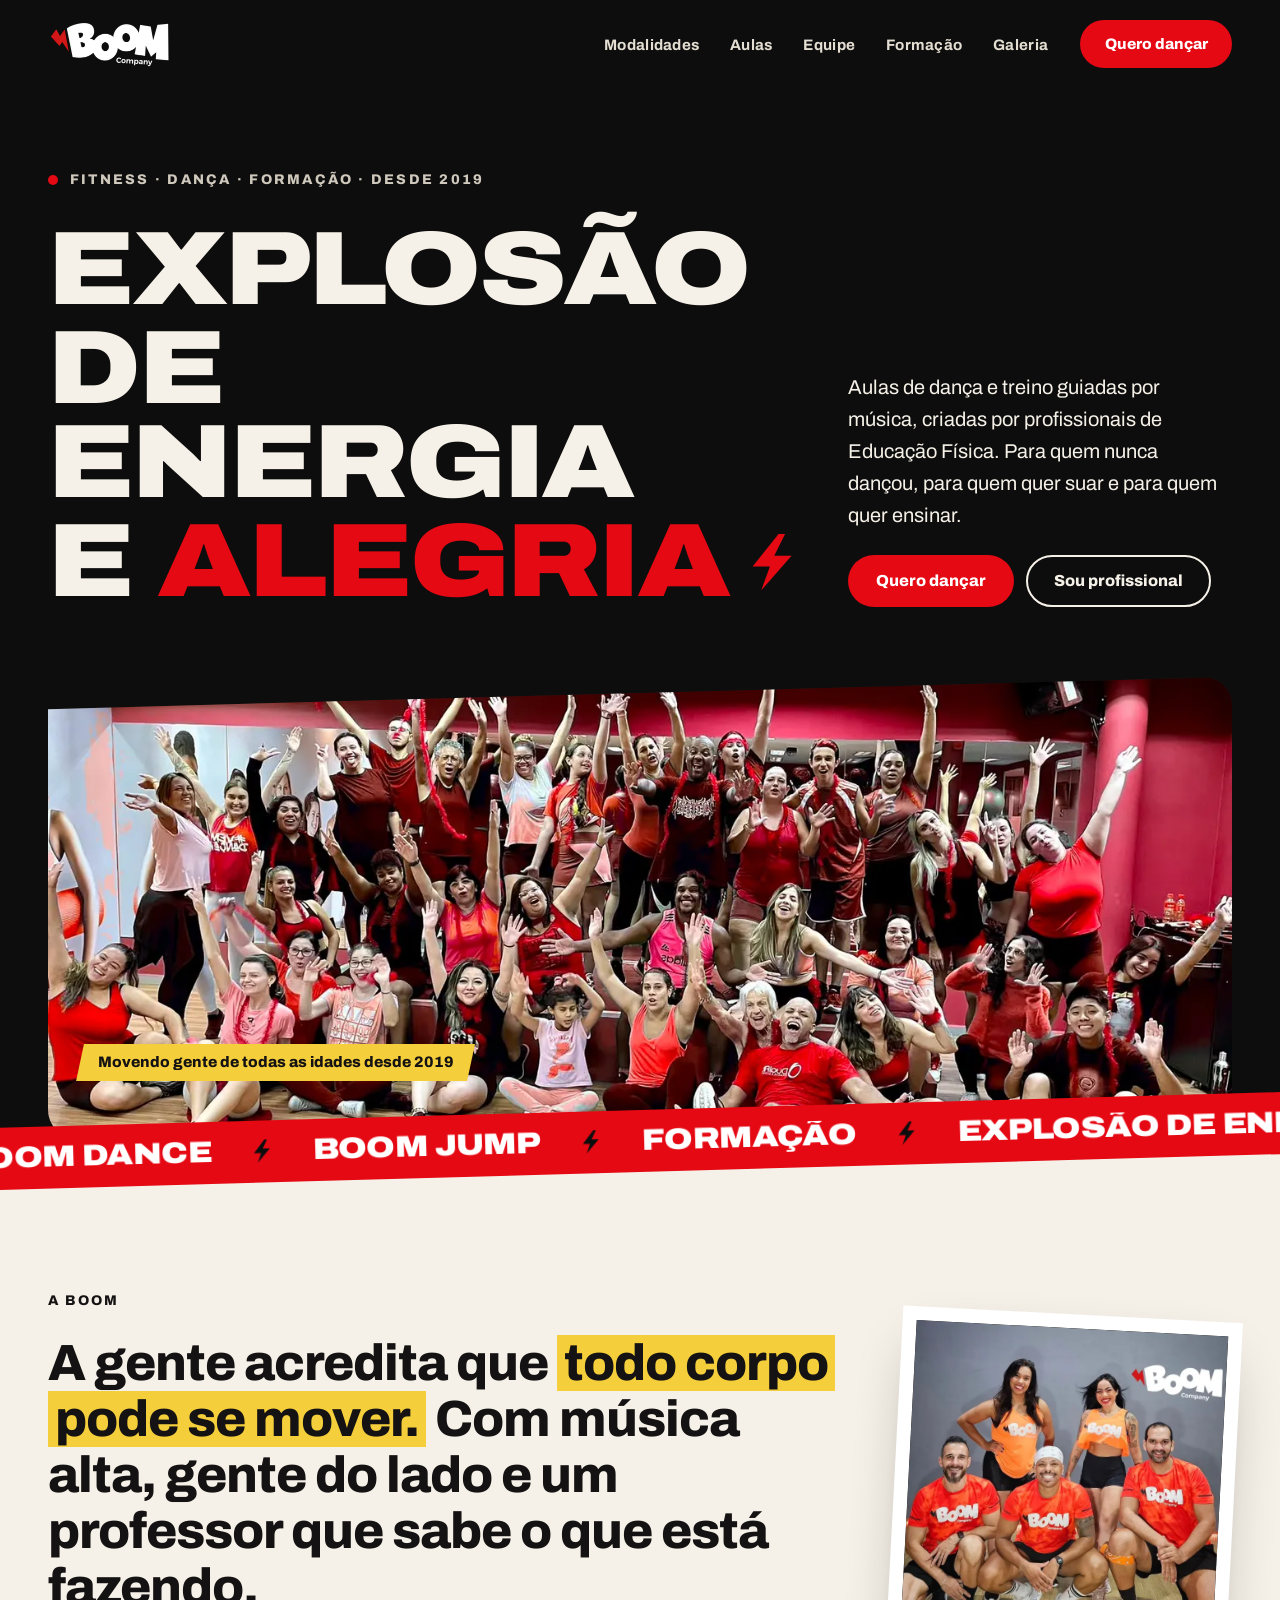
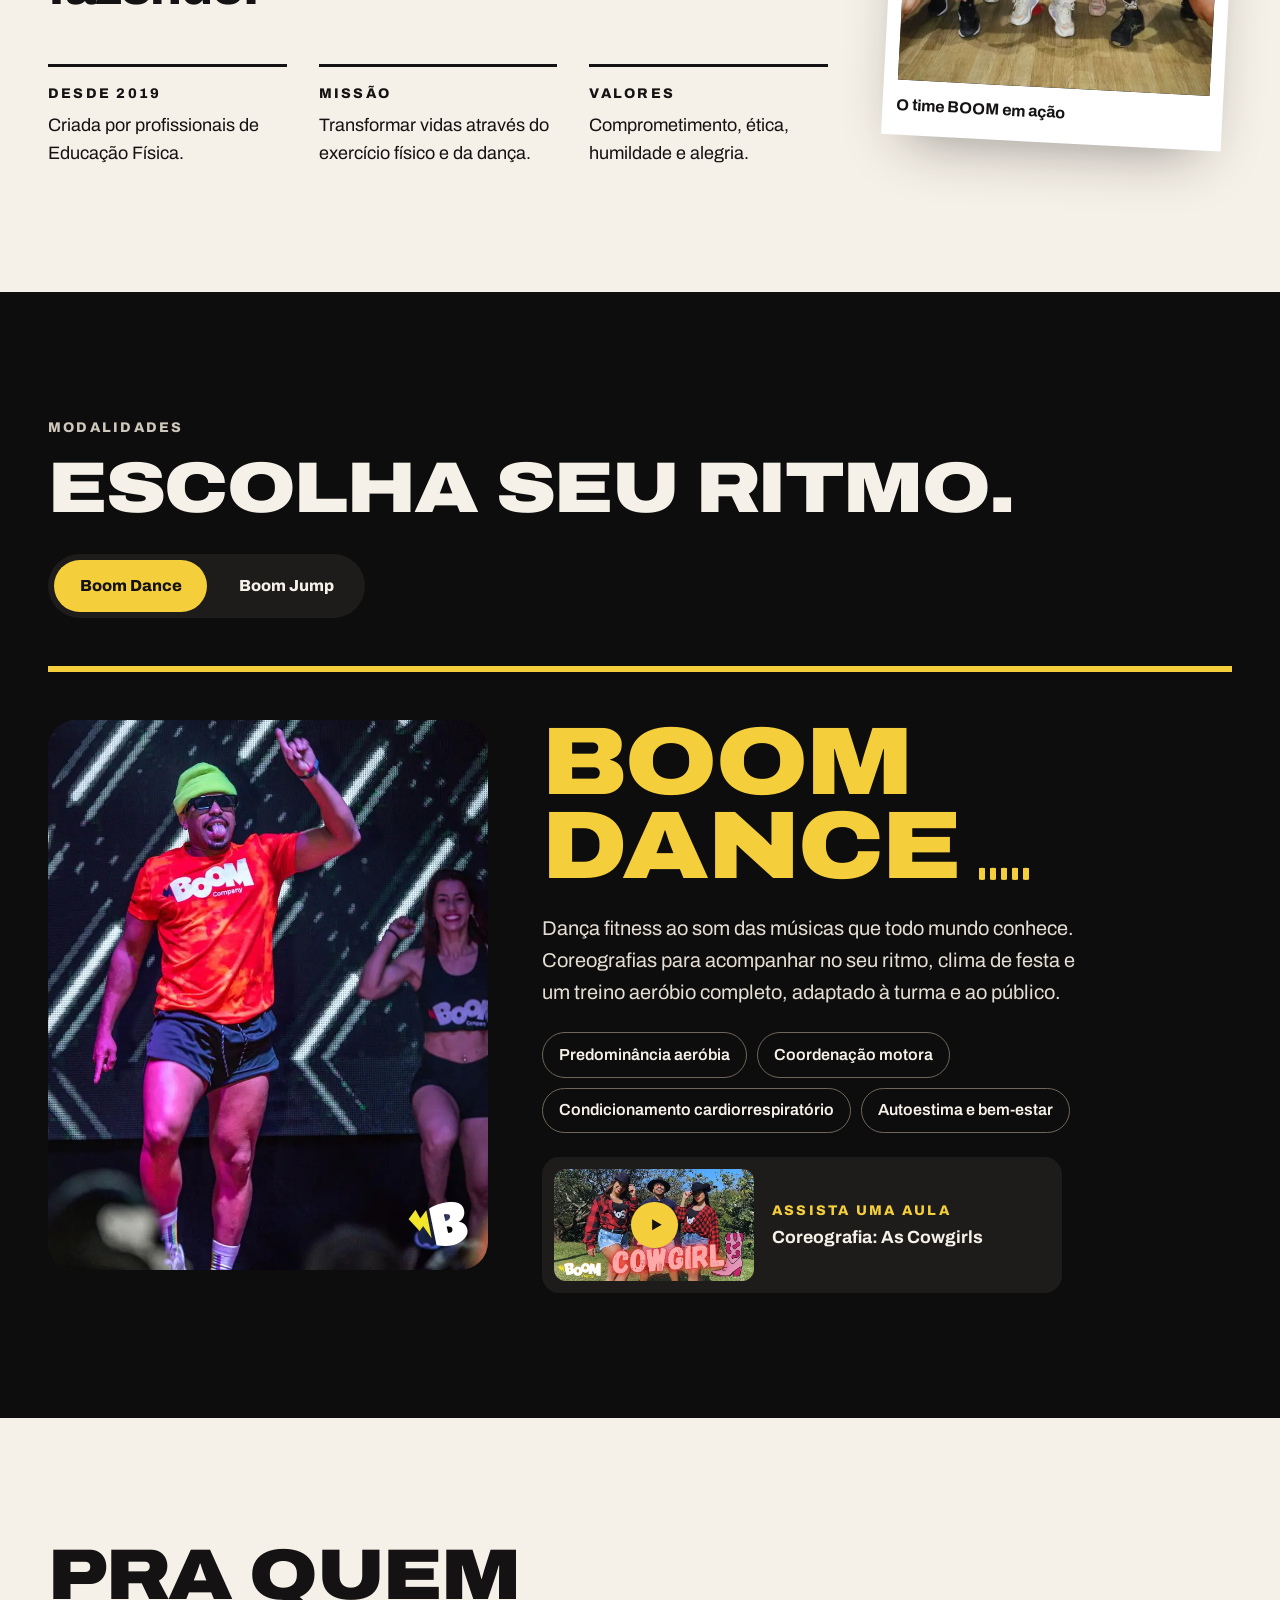
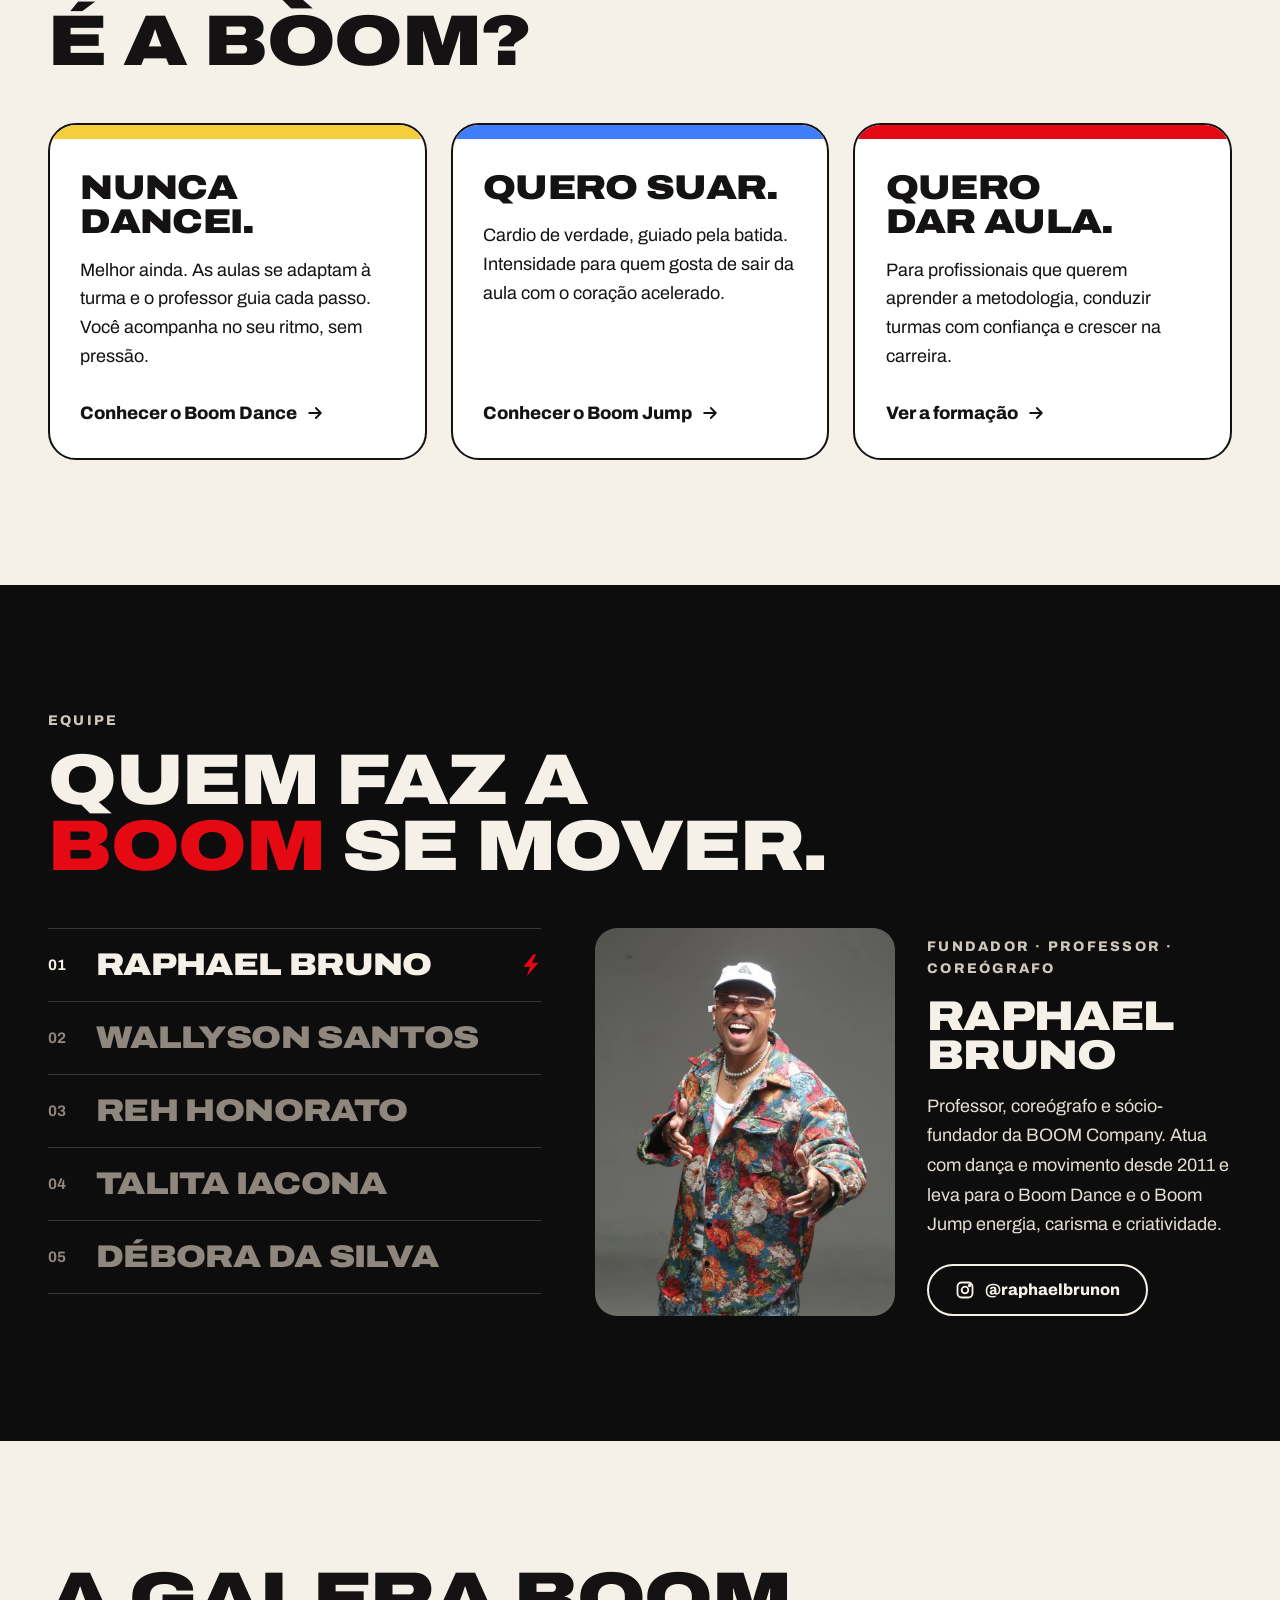
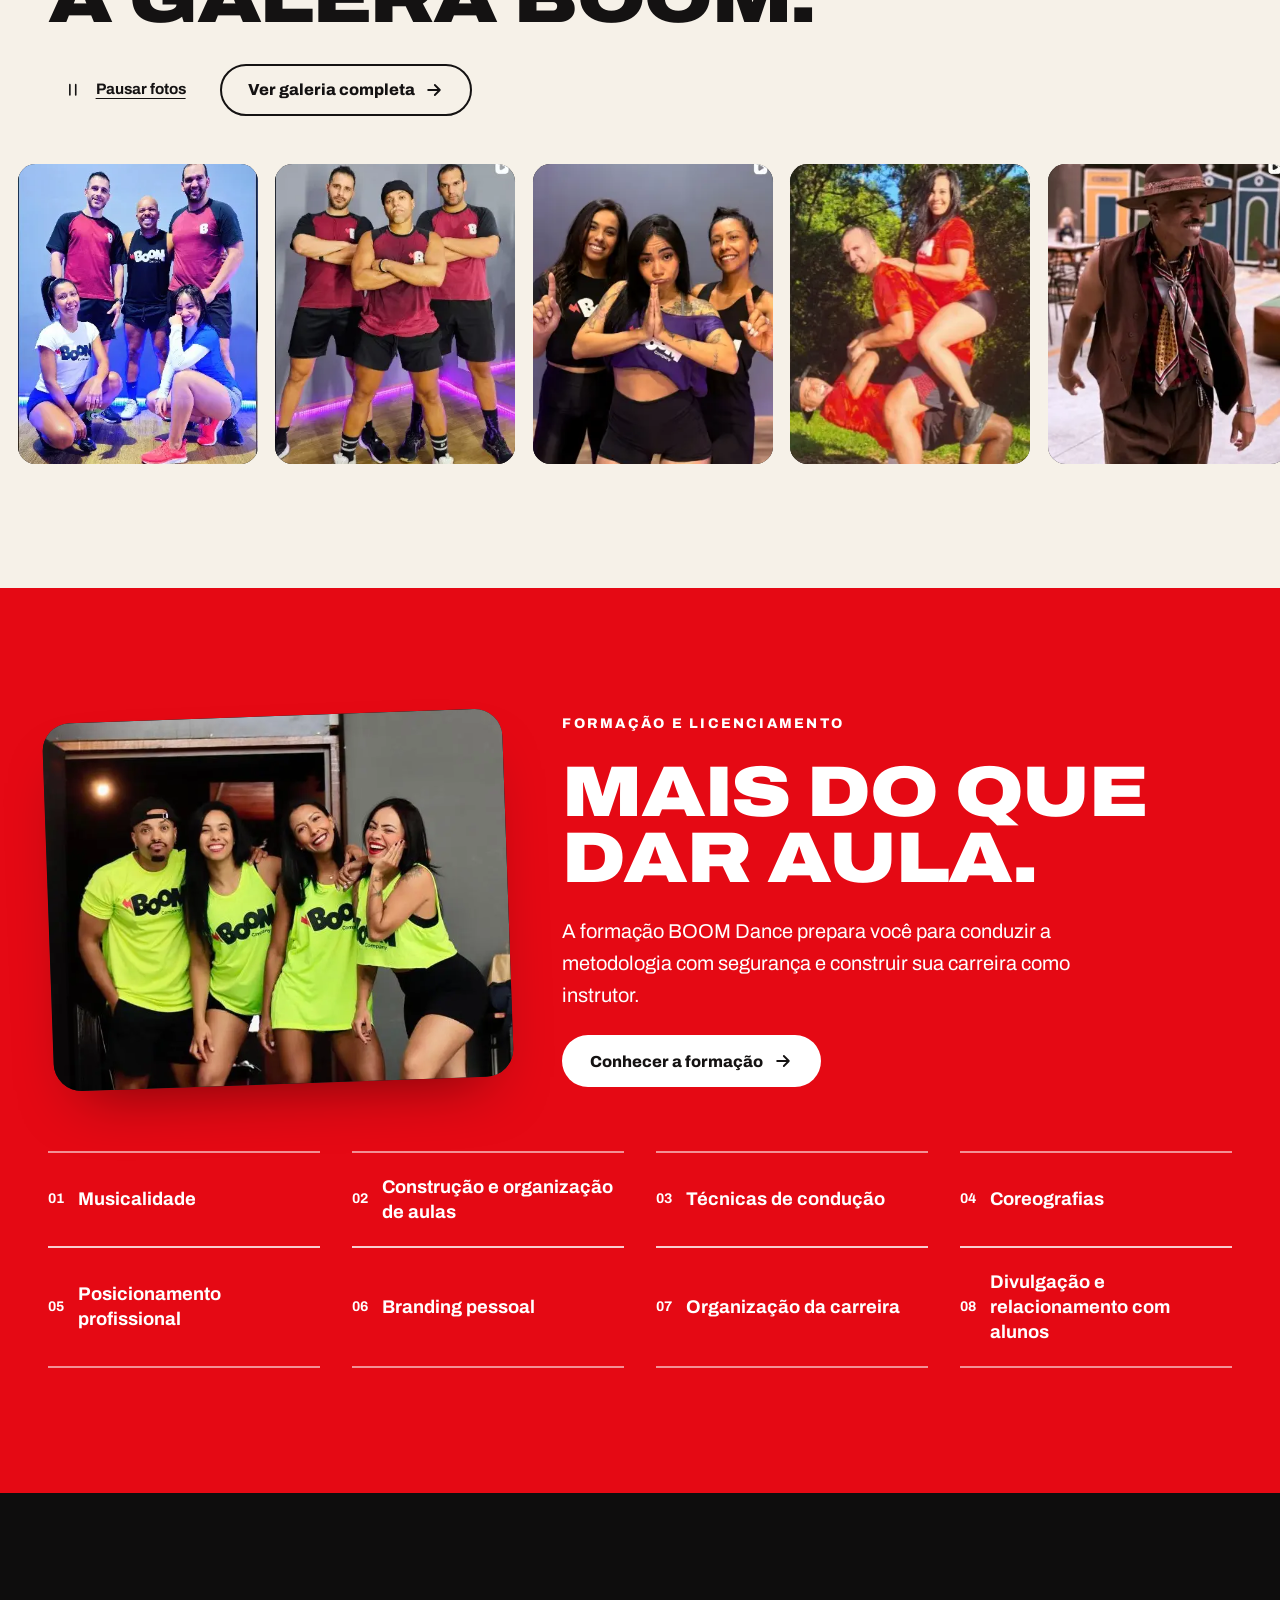
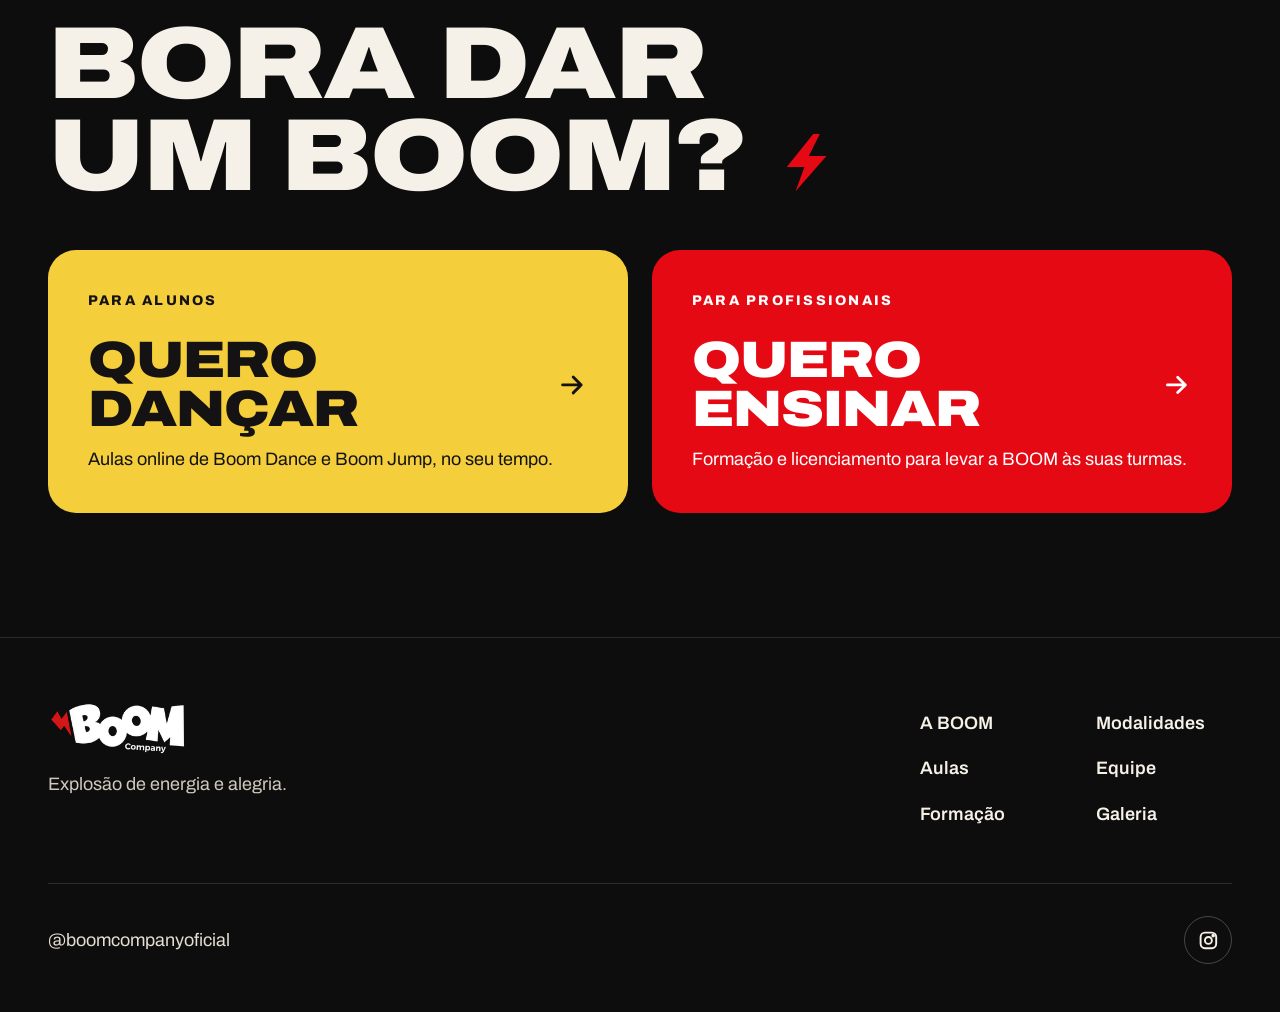
==== commit ef8efc23: "Add files via upload" ====
--- a/index.html
+++ b/index.html
@@ -1,2 +1,2 @@
-<!DOCTYPE html><html lang="pt-BR"><head><meta charset="utf-8"><meta name="viewport" content="width=device-width, initial-scale=1"><title>BOOM Company · Explosão de energia e alegria</title><meta name="description" content="Dança fitness, treino guiado por música e formação de instrutores. Conheça o Boom Dance, o Boom Jump e a equipe da BOOM Company."><link rel="canonical" href="https://www.boomcompany.com.br/"><meta name="theme-color" content="#0e0d0d"><link rel="icon" type="image/png" href="./favicon.png"><link rel="apple-touch-icon" href="./apple-touch-icon.png"><meta property="og:type" content="website"><meta property="og:locale" content="pt_BR"><meta property="og:title" content="BOOM Company · Explosão de energia e alegria"><meta property="og:description" content="Dança fitness, treino guiado por música e formação de instrutores. Conheça o Boom Dance, o Boom Jump e a equipe da BOOM Company."><meta property="og:image" content="https://www.boomcompany.com.br/assets/turma-boom.ClU2mv6l_Z24RYbL.jpg"><script>document.documentElement.classList.add('js');</script><link rel="stylesheet" href="./assets/Bolt.BjD1IS-K.css"><link rel="stylesheet" href="./assets/index.GjvNqMLs.css"><style>.doors__title[data-astro-cid-2fuijuco]{margin-bottom:var(--s-5);font-size:clamp(2.75rem,1.6rem + 6vw,7.25rem);line-height:.9}.doors__title[data-astro-cid-2fuijuco] .bolt{vertical-align:-.02em;margin-left:.1em;display:inline-block}.doors__grid[data-astro-cid-2fuijuco]{gap:var(--s-3);grid-template-columns:repeat(auto-fit,minmax(19rem,1fr));display:grid}.doors__door[data-astro-cid-2fuijuco]{border-radius:var(--radius-l);justify-content:space-between;gap:var(--s-3);flex-direction:column;min-height:15rem;padding:clamp(1.6rem,1rem + 2vw,2.5rem);display:flex}.doors__door--student[data-astro-cid-2fuijuco]{background:var(--yellow);color:var(--paper-ink)}.doors__door--pro[data-astro-cid-2fuijuco]{background:var(--red);color:var(--white)}.doors__door[data-astro-cid-2fuijuco] .eyebrow[data-astro-cid-2fuijuco]{color:inherit}.doors__name[data-astro-cid-2fuijuco]{align-items:center;gap:.3em;font-size:clamp(2.2rem,1.6rem + 2vw,3.5rem);line-height:.95;display:flex}.doors__name[data-astro-cid-2fuijuco] svg{width:.7em;height:.7em;transition:transform .3s var(--ease)}.doors__door[data-astro-cid-2fuijuco]:hover .doors__name[data-astro-cid-2fuijuco] svg{transform:translate(8px)}.doors__text[data-astro-cid-2fuijuco]{margin-top:.75rem;line-height:1.5;display:block}
-</style></head><body><a class="skip-link" href="#conteudo">Pular para o conteúdo</a><header class="site-header" data-header data-astro-cid-nen7h5rs><div class="container site-header__row" data-astro-cid-nen7h5rs><a class="site-header__logo" href="./" aria-label="BOOM Company, página inicial" data-astro-cid-nen7h5rs><img src="./assets/boom-company.6eU--Zpo_ZqHAaw.webp" alt loading="eager" data-astro-cid-nen7h5rs="true" decoding="async" width="248" height="91"></a><nav class="site-nav" aria-label="Principal" data-astro-cid-nen7h5rs><ul data-astro-cid-nen7h5rs><li data-astro-cid-nen7h5rs><a href="./#ritmo" data-astro-cid-nen7h5rs>Modalidades</a></li><li data-astro-cid-nen7h5rs><a href="./aulas/" data-astro-cid-nen7h5rs>Aulas</a></li><li data-astro-cid-nen7h5rs><a href="./#equipe" data-astro-cid-nen7h5rs>Equipe</a></li><li data-astro-cid-nen7h5rs><a href="./formacao/" data-astro-cid-nen7h5rs>Formação</a></li><li data-astro-cid-nen7h5rs><a href="./galeria/" data-astro-cid-nen7h5rs>Galeria</a></li></ul></nav><a class="btn btn--red site-header__cta" href="./aulas/" data-astro-cid-nen7h5rs>Quero dançar</a><button class="site-header__menu" type="button" aria-expanded="false" aria-controls="mobile-menu" data-menu-open data-astro-cid-nen7h5rs><svg viewBox="0 0 24 24" aria-hidden="true" focusable="false" fill="none" stroke="currentColor" stroke-width="2.2" stroke-linecap="round" stroke-linejoin="round"><path d="M4 6h16M4 12h16M4 18h16"></path></svg><span class="visually-hidden" data-astro-cid-nen7h5rs>Abrir menu</span></button></div></header><div class="mobile-menu" id="mobile-menu" hidden data-menu role="dialog" aria-modal="true" aria-label="Menu" data-astro-cid-nen7h5rs><div class="container mobile-menu__top" data-astro-cid-nen7h5rs><a href="./" aria-label="BOOM Company, página inicial" data-astro-cid-nen7h5rs><img src="./assets/boom-company.6eU--Zpo_ZqHAaw.webp" alt data-astro-cid-nen7h5rs="true" loading="lazy" decoding="async" width="248" height="91"></a><button class="site-header__menu" type="button" data-menu-close data-astro-cid-nen7h5rs><svg viewBox="0 0 24 24" aria-hidden="true" focusable="false" fill="none" stroke="currentColor" stroke-width="2.2" stroke-linecap="round" stroke-linejoin="round"><path d="M6 6l12 12M18 6L6 18"></path></svg><span class="visually-hidden" data-astro-cid-nen7h5rs>Fechar menu</span></button></div><nav class="container mobile-menu__nav" aria-label="Menu" data-astro-cid-nen7h5rs><ul data-astro-cid-nen7h5rs><li data-astro-cid-nen7h5rs><a class="display" href="./#ritmo" data-menu-link data-astro-cid-nen7h5rs>Modalidades</a></li><li data-astro-cid-nen7h5rs><a class="display" href="./aulas/" data-menu-link data-astro-cid-nen7h5rs>Aulas</a></li><li data-astro-cid-nen7h5rs><a class="display" href="./#equipe" data-menu-link data-astro-cid-nen7h5rs>Equipe</a></li><li data-astro-cid-nen7h5rs><a class="display" href="./formacao/" data-menu-link data-astro-cid-nen7h5rs>Formação</a></li><li data-astro-cid-nen7h5rs><a class="display" href="./galeria/" data-menu-link data-astro-cid-nen7h5rs>Galeria</a></li></ul><div class="mobile-menu__ctas" data-astro-cid-nen7h5rs><a class="btn btn--red" href="./aulas/" data-menu-link data-astro-cid-nen7h5rs>Quero dançar</a><a class="btn btn--ghost" href="./formacao/" data-menu-link data-astro-cid-nen7h5rs>Sou profissional</a></div><a class="mobile-menu__ig" href="https://www.instagram.com/boomcompanyoficial/" target="_blank" rel="noopener noreferrer" data-astro-cid-nen7h5rs><svg viewBox="0 0 24 24" aria-hidden="true" focusable="false" fill="none" stroke="currentColor" stroke-width="2.2" stroke-linecap="round" stroke-linejoin="round"><rect x="3" y="3" width="18" height="18" rx="5"></rect><circle cx="12" cy="12" r="4"></circle><circle cx="17.5" cy="6.5" r="1" fill="currentColor"></circle></svg> @boomcompanyoficial</a></nav></div><script type="module">var e=document.querySelector(`[data-header]`),t=document.querySelector(`[data-menu]`),n=document.querySelector(`[data-menu-open]`),r=document.querySelector(`[data-menu-close]`);if(e){let t=()=>e.classList.toggle(`is-scrolled`,window.scrollY>8);t(),window.addEventListener(`scroll`,t,{passive:!0})}if(t&&n&&r){let e=()=>{t.hidden=!1,n.setAttribute(`aria-expanded`,`true`),document.body.style.overflow=`hidden`,r.focus()},i=(e=!0)=>{t.hidden=!0,n.setAttribute(`aria-expanded`,`false`),document.body.style.overflow=``,e&&n.focus()};n.addEventListener(`click`,e),r.addEventListener(`click`,()=>i()),t.querySelectorAll(`[data-menu-link]`).forEach(e=>e.addEventListener(`click`,()=>i(!1))),document.addEventListener(`keydown`,e=>{e.key===`Escape`&&!t.hidden&&i()}),window.matchMedia(`(min-width: 961px)`).addEventListener(`change`,e=>{e.matches&&!t.hidden&&i(!1)})}</script><main id="conteudo" class="site-main"><section class="hero" aria-labelledby="hero-title" data-astro-cid-i3irphx7><div class="container" data-astro-cid-i3irphx7><p class="hero__kicker eyebrow" data-astro-cid-i3irphx7><span class="hero__dot pulse" aria-hidden="true" data-astro-cid-i3irphx7></span>Fitness · Dança · Formação · desde 2019</p><div class="hero__grid" data-astro-cid-i3irphx7><h1 id="hero-title" class="display h1 hero__title" data-astro-cid-i3irphx7><span class="rise-line hero__line-1" data-astro-cid-i3irphx7><span data-astro-cid-i3irphx7>Explosão</span></span><span class="rise-line" data-astro-cid-i3irphx7><span style="animation-delay:.12s" data-astro-cid-i3irphx7>de energia</span></span><span class="rise-line hero__line-3" data-astro-cid-i3irphx7><span style="animation-delay:.24s" data-astro-cid-i3irphx7>e <span class="accent-red" data-astro-cid-i3irphx7>alegria.</span></span><svg class="bolt hero__bolt pulse" viewBox="0 0 24 26" aria-hidden="true" focusable="false"><polygon points="15,0 3,15 11,15 7,26 21,10 13,10 18,0"></polygon></svg></span></h1><div class="hero__side" data-reveal data-astro-cid-i3irphx7><p class="lead" data-astro-cid-i3irphx7>Aulas de dança e treino guiadas por música, criadas por profissionais de Educação Física. Para quem nunca dançou, para quem quer suar e para quem quer ensinar.</p><div class="hero__ctas" data-astro-cid-i3irphx7><a class="btn btn--red" href="./aulas/" data-astro-cid-i3irphx7>Quero dançar</a><a class="btn btn--ghost" href="./formacao/" data-astro-cid-i3irphx7>Sou profissional</a></div></div></div><figure class="hero__photo" data-reveal data-astro-cid-i3irphx7><div class="photo hero__photo-frame" data-astro-cid-i3irphx7><img src="./assets/turma-boom.ClU2mv6l_Z2dLTfz.webp" alt="Turma da BOOM de vermelho, com alunos de várias idades, comemorando depois de uma aula" loading="eager" fetchpriority="high" data-astro-cid-i3irphx7="true" decoding="async" width="1440" height="810"></div><figcaption class="skew-tag hero__tag" data-astro-cid-i3irphx7><span data-astro-cid-i3irphx7>Movendo gente de todas as idades desde 2019</span></figcaption></figure></div></section><div class="ribbon" aria-hidden="true" data-astro-cid-fj7wpmrj><div class="marquee" data-astro-cid-fj7wpmrj><div class="marquee__track ribbon__track" data-astro-cid-fj7wpmrj><span class="ribbon__item" data-astro-cid-fj7wpmrj><span class="display" data-astro-cid-fj7wpmrj>Boom Dance</span><svg class="bolt ribbon__bolt" viewBox="0 0 24 26" aria-hidden="true" focusable="false"><polygon points="15,0 3,15 11,15 7,26 21,10 13,10 18,0" style="fill:#0e0d0d"></polygon></svg></span><span class="ribbon__item" data-astro-cid-fj7wpmrj><span class="display" data-astro-cid-fj7wpmrj>Boom Jump</span><svg class="bolt ribbon__bolt" viewBox="0 0 24 26" aria-hidden="true" focusable="false"><polygon points="15,0 3,15 11,15 7,26 21,10 13,10 18,0" style="fill:#0e0d0d"></polygon></svg></span><span class="ribbon__item" data-astro-cid-fj7wpmrj><span class="display" data-astro-cid-fj7wpmrj>Formação</span><svg class="bolt ribbon__bolt" viewBox="0 0 24 26" aria-hidden="true" focusable="false"><polygon points="15,0 3,15 11,15 7,26 21,10 13,10 18,0" style="fill:#0e0d0d"></polygon></svg></span><span class="ribbon__item" data-astro-cid-fj7wpmrj><span class="display" data-astro-cid-fj7wpmrj>Explosão de energia e alegria</span><svg class="bolt ribbon__bolt" viewBox="0 0 24 26" aria-hidden="true" focusable="false"><polygon points="15,0 3,15 11,15 7,26 21,10 13,10 18,0" style="fill:#0e0d0d"></polygon></svg></span><span class="ribbon__item" data-astro-cid-fj7wpmrj><span class="display" data-astro-cid-fj7wpmrj>Boom Dance</span><svg class="bolt ribbon__bolt" viewBox="0 0 24 26" aria-hidden="true" focusable="false"><polygon points="15,0 3,15 11,15 7,26 21,10 13,10 18,0" style="fill:#0e0d0d"></polygon></svg></span><span class="ribbon__item" data-astro-cid-fj7wpmrj><span class="display" data-astro-cid-fj7wpmrj>Boom Jump</span><svg class="bolt ribbon__bolt" viewBox="0 0 24 26" aria-hidden="true" focusable="false"><polygon points="15,0 3,15 11,15 7,26 21,10 13,10 18,0" style="fill:#0e0d0d"></polygon></svg></span><span class="ribbon__item" data-astro-cid-fj7wpmrj><span class="display" data-astro-cid-fj7wpmrj>Formação</span><svg class="bolt ribbon__bolt" viewBox="0 0 24 26" aria-hidden="true" focusable="false"><polygon points="15,0 3,15 11,15 7,26 21,10 13,10 18,0" style="fill:#0e0d0d"></polygon></svg></span><span class="ribbon__item" data-astro-cid-fj7wpmrj><span class="display" data-astro-cid-fj7wpmrj>Explosão de energia e alegria</span><svg class="bolt ribbon__bolt" viewBox="0 0 24 26" aria-hidden="true" focusable="false"><polygon points="15,0 3,15 11,15 7,26 21,10 13,10 18,0" style="fill:#0e0d0d"></polygon></svg></span></div></div></div><section id="a-boom" class="section section--day about" aria-labelledby="about-title" data-astro-cid-j4y4sje3><div class="container about__grid" data-astro-cid-j4y4sje3><div class="about__text" data-astro-cid-j4y4sje3><p class="eyebrow" data-astro-cid-j4y4sje3>A BOOM</p><h2 id="about-title" class="about__statement" data-reveal data-astro-cid-j4y4sje3>A gente acredita que <span class="marker" data-astro-cid-j4y4sje3>todo corpo pode se mover.</span> Com música alta, gente do lado e um professor que sabe o que está fazendo.</h2><ul class="about__facts" data-astro-cid-j4y4sje3><li data-reveal="1" data-astro-cid-j4y4sje3><p class="eyebrow" data-astro-cid-j4y4sje3>Desde 2019</p><p data-astro-cid-j4y4sje3>Criada por profissionais de Educação Física.</p></li><li data-reveal="2" data-astro-cid-j4y4sje3><p class="eyebrow" data-astro-cid-j4y4sje3>Missão</p><p data-astro-cid-j4y4sje3>Transformar vidas através do exercício físico e da dança.</p></li><li data-reveal="3" data-astro-cid-j4y4sje3><p class="eyebrow" data-astro-cid-j4y4sje3>Valores</p><p data-astro-cid-j4y4sje3>Comprometimento, ética, humildade e alegria.</p></li></ul></div><figure class="about__polaroid lift" data-reveal="2" data-astro-cid-j4y4sje3><div class="photo about__photo" data-astro-cid-j4y4sje3><img src="./assets/galera-time-laranja.48sxBnAu_2c3oVb.webp" alt="Professores da BOOM de laranja posando juntos no estúdio" data-astro-cid-j4y4sje3="true" loading="lazy" decoding="async" width="800" height="796"></div><figcaption data-astro-cid-j4y4sje3>O time BOOM em ação</figcaption></figure></div></section><section id="ritmo" class="section section--stage rhythm" data-rhythm data-active="dance" aria-labelledby="rhythm-title" data-astro-cid-kbvfbk5u><div class="container" data-astro-cid-kbvfbk5u><div class="section-head" data-astro-cid-kbvfbk5u><div data-astro-cid-kbvfbk5u><p class="eyebrow" data-astro-cid-kbvfbk5u>Modalidades</p><h2 id="rhythm-title" class="display h2" data-astro-cid-kbvfbk5u>Escolha seu ritmo.</h2></div><div class="rhythm__switch" role="group" aria-label="Escolher modalidade" data-astro-cid-kbvfbk5u><button type="button" class="rhythm__btn rhythm__btn--dance" data-mod-btn="dance" aria-pressed="true" aria-controls="mod-dance" data-astro-cid-kbvfbk5u>Boom Dance</button><button type="button" class="rhythm__btn rhythm__btn--jump" data-mod-btn="jump" aria-pressed="false" aria-controls="mod-jump" data-astro-cid-kbvfbk5u>Boom Jump</button></div></div><article id="mod-dance" class="rhythm__panel rhythm__panel--dance" data-mod-panel="dance" aria-labelledby="mod-dance-title" data-astro-cid-kbvfbk5u><div class="rhythm__media" data-astro-cid-kbvfbk5u><div class="photo rhythm__photo" data-astro-cid-kbvfbk5u><img src="./assets/boom-dance-aula.CF1IL1_i_Z28Clp2.webp" alt="Professor da BOOM conduzindo uma aula de Boom Dance no palco" style="object-position:center 8%" data-astro-cid-kbvfbk5u="true" loading="lazy" decoding="async" width="800" height="1199"><img src="./assets/boom-dance.TJDoc48s_1alvTM.webp" alt data-astro-cid-kbvfbk5u="true" loading="lazy" decoding="async" width="128" height="116" class="rhythm__mark"></div></div><div class="rhythm__body" data-astro-cid-kbvfbk5u><div class="rhythm__title-row" data-astro-cid-kbvfbk5u><h3 id="mod-dance-title" class="display rhythm__title" data-astro-cid-kbvfbk5u>Boom<br data-astro-cid-kbvfbk5u>Dance</h3><span class="eq" aria-hidden="true" data-astro-cid-kbvfbk5u><i data-astro-cid-kbvfbk5u></i><i data-astro-cid-kbvfbk5u></i><i data-astro-cid-kbvfbk5u></i><i data-astro-cid-kbvfbk5u></i><i data-astro-cid-kbvfbk5u></i></span></div><p class="lead" data-astro-cid-kbvfbk5u>Dança fitness ao som das músicas que todo mundo conhece. Coreografias para acompanhar no seu ritmo, clima de festa e um treino aeróbio completo, adaptado à turma e ao público.</p><ul class="rhythm__traits" aria-label="Características do Boom Dance" data-astro-cid-kbvfbk5u><li data-astro-cid-kbvfbk5u>Predominância aeróbia</li><li data-astro-cid-kbvfbk5u>Coordenação motora</li><li data-astro-cid-kbvfbk5u>Condicionamento cardiorrespiratório</li><li data-astro-cid-kbvfbk5u>Autoestima e bem-estar</li></ul><a class="rhythm__video lift" href="https://youtu.be/KM42j9D1Sxs" target="_blank" rel="noopener noreferrer" data-astro-cid-kbvfbk5u><span class="photo rhythm__thumb" data-astro-cid-kbvfbk5u><img src="./assets/video-as-cowgirls.C5T_HRWk_Z2c2oBQ.webp" alt data-astro-cid-kbvfbk5u="true" loading="lazy" decoding="async" width="720" height="404"><span class="rhythm__play" data-astro-cid-kbvfbk5u><svg viewBox="0 0 24 24" aria-hidden="true" focusable="false" fill="none" stroke="currentColor" stroke-width="2.2" stroke-linecap="round" stroke-linejoin="round"><polygon points="7,4.5 20,12 7,19.5" fill="currentColor" stroke="none"></polygon></svg></span></span><span class="rhythm__video-text" data-astro-cid-kbvfbk5u><span class="eyebrow" data-astro-cid-kbvfbk5u>Assista uma aula</span><span class="rhythm__video-title" data-astro-cid-kbvfbk5u>Coreografia: As Cowgirls</span><span class="visually-hidden" data-astro-cid-kbvfbk5u>(abre o YouTube em nova aba)</span></span></a></div></article><article id="mod-jump" class="rhythm__panel rhythm__panel--jump" data-mod-panel="jump" aria-labelledby="mod-jump-title" data-astro-cid-kbvfbk5u><div class="rhythm__media" data-astro-cid-kbvfbk5u><div class="photo rhythm__photo" data-astro-cid-kbvfbk5u><img src="./assets/boom-jump-salto.9dDvzlHa_1533J.webp" alt="Professor da BOOM saltando com os braços abertos durante o Boom Jump" style="object-position:center" data-astro-cid-kbvfbk5u="true" loading="lazy" decoding="async" width="674" height="674"><img src="./assets/boom-jump.CGKM-G5W_V6bmO.webp" alt data-astro-cid-kbvfbk5u="true" loading="lazy" decoding="async" width="128" height="116" class="rhythm__mark"></div></div><div class="rhythm__body" data-astro-cid-kbvfbk5u><div class="rhythm__title-row" data-astro-cid-kbvfbk5u><h3 id="mod-jump-title" class="display rhythm__title" data-astro-cid-kbvfbk5u>Boom<br data-astro-cid-kbvfbk5u>Jump</h3><span class="eq eq--fast" aria-hidden="true" data-astro-cid-kbvfbk5u><i data-astro-cid-kbvfbk5u></i><i data-astro-cid-kbvfbk5u></i><i data-astro-cid-kbvfbk5u></i><i data-astro-cid-kbvfbk5u></i><i data-astro-cid-kbvfbk5u></i></span></div><p class="lead" data-astro-cid-kbvfbk5u>Treino cardiovascular guiado pela música. Intensidade, ritmo e potência em uma aula que acelera o coração do primeiro ao último bloco.</p><ul class="rhythm__traits" aria-label="Características do Boom Jump" data-astro-cid-kbvfbk5u><li data-astro-cid-kbvfbk5u>Cardio de alta intensidade</li><li data-astro-cid-kbvfbk5u>Guiado por música</li><li data-astro-cid-kbvfbk5u>Ritmo e potência</li></ul><a class="rhythm__video lift" href="https://youtu.be/4X6XQB9b3ho" target="_blank" rel="noopener noreferrer" data-astro-cid-kbvfbk5u><span class="photo rhythm__thumb" data-astro-cid-kbvfbk5u><img src="./assets/video-aula-jump.jo2t7IbS_ZWAXMs.webp" alt data-astro-cid-kbvfbk5u="true" loading="lazy" decoding="async" width="777" height="438"><span class="rhythm__play" data-astro-cid-kbvfbk5u><svg viewBox="0 0 24 24" aria-hidden="true" focusable="false" fill="none" stroke="currentColor" stroke-width="2.2" stroke-linecap="round" stroke-linejoin="round"><polygon points="7,4.5 20,12 7,19.5" fill="currentColor" stroke="none"></polygon></svg></span></span><span class="rhythm__video-text" data-astro-cid-kbvfbk5u><span class="eyebrow" data-astro-cid-kbvfbk5u>Assista uma aula</span><span class="rhythm__video-title" data-astro-cid-kbvfbk5u>Aula completa de Boom Jump</span><span class="visually-hidden" data-astro-cid-kbvfbk5u>(abre o YouTube em nova aba)</span></span></a></div></article></div></section><script type="module">document.querySelectorAll(`[data-rhythm]`).forEach(e=>{let t=e.querySelectorAll(`[data-mod-btn]`),n=e.querySelectorAll(`[data-mod-panel]`),r=(r,i)=>{e.dataset.active=r,t.forEach(e=>e.setAttribute(`aria-pressed`,String(e.dataset.modBtn===r))),n.forEach(e=>{let t=e.dataset.modPanel===r;e.hidden=!t,e.classList.toggle(`is-entering`,t&&i)})};t.forEach(e=>e.addEventListener(`click`,()=>r(e.dataset.modBtn,!0)));let i=t=>{let n=location.hash.match(/^#boom-(dance|jump)$/);return n?(r(n[1],t),e.scrollIntoView({behavior:t?`smooth`:`auto`,block:`start`}),!0):!1};i(!1)||r(e.dataset.active||`dance`,!1),window.addEventListener(`hashchange`,()=>i(!0)),document.querySelectorAll(`a[href*="#boom-"]`).forEach(e=>e.addEventListener(`click`,()=>{e.hash===location.hash&&e.pathname===location.pathname&&setTimeout(()=>i(!0),0)}))});</script><section id="pra-quem" class="section section--day paths" aria-labelledby="pra-quem-title" data-astro-cid-p7nc7swl><div class="container" data-astro-cid-p7nc7swl><h2 id="pra-quem-title" class="display h2 paths__title" data-astro-cid-p7nc7swl>Pra quem é a BOOM?</h2><ul class="paths__grid" data-astro-cid-p7nc7swl><li data-reveal="1" data-astro-cid-p7nc7swl><a class="paths__card lift" href="./#boom-dance" style="--path:var(--yellow)" data-astro-cid-p7nc7swl><span class="paths__band" aria-hidden="true" data-astro-cid-p7nc7swl></span><span class="paths__inner" data-astro-cid-p7nc7swl><span class="display paths__name" data-astro-cid-p7nc7swl>Nunca dancei.</span><span class="paths__text" data-astro-cid-p7nc7swl>Melhor ainda. As aulas se adaptam à turma e o professor guia cada passo. Você acompanha no seu ritmo, sem pressão.</span><span class="paths__cta" data-astro-cid-p7nc7swl>Conhecer o Boom Dance <svg viewBox="0 0 24 24" aria-hidden="true" focusable="false" fill="none" stroke="currentColor" stroke-width="2.2" stroke-linecap="round" stroke-linejoin="round"><path d="M5 12h14M13 6l6 6-6 6"></path></svg></span></span></a></li><li data-reveal="2" data-astro-cid-p7nc7swl><a class="paths__card lift" href="./#boom-jump" style="--path:var(--blue)" data-astro-cid-p7nc7swl><span class="paths__band" aria-hidden="true" data-astro-cid-p7nc7swl></span><span class="paths__inner" data-astro-cid-p7nc7swl><span class="display paths__name" data-astro-cid-p7nc7swl>Quero suar.</span><span class="paths__text" data-astro-cid-p7nc7swl>Cardio de verdade, guiado pela batida. Intensidade para quem gosta de sair da aula com o coração acelerado.</span><span class="paths__cta" data-astro-cid-p7nc7swl>Conhecer o Boom Jump <svg viewBox="0 0 24 24" aria-hidden="true" focusable="false" fill="none" stroke="currentColor" stroke-width="2.2" stroke-linecap="round" stroke-linejoin="round"><path d="M5 12h14M13 6l6 6-6 6"></path></svg></span></span></a></li><li data-reveal="3" data-astro-cid-p7nc7swl><a class="paths__card lift" href="./formacao/" style="--path:var(--red)" data-astro-cid-p7nc7swl><span class="paths__band" aria-hidden="true" data-astro-cid-p7nc7swl></span><span class="paths__inner" data-astro-cid-p7nc7swl><span class="display paths__name" data-astro-cid-p7nc7swl>Quero dar aula.</span><span class="paths__text" data-astro-cid-p7nc7swl>Para profissionais que querem aprender a metodologia, conduzir turmas com confiança e crescer na carreira.</span><span class="paths__cta" data-astro-cid-p7nc7swl>Ver a formação <svg viewBox="0 0 24 24" aria-hidden="true" focusable="false" fill="none" stroke="currentColor" stroke-width="2.2" stroke-linecap="round" stroke-linejoin="round"><path d="M5 12h14M13 6l6 6-6 6"></path></svg></span></span></a></li></ul></div></section><section id="equipe" class="section section--stage team" data-team aria-labelledby="team-title" data-astro-cid-f7yjqeho><div class="container" data-astro-cid-f7yjqeho><p class="eyebrow team__eyebrow" data-astro-cid-f7yjqeho>Equipe</p><h2 id="team-title" class="display h2 team__title" data-astro-cid-f7yjqeho>Quem faz a <span class="accent-red" data-astro-cid-f7yjqeho>BOOM</span> se mover.</h2><div class="team__layout" data-astro-cid-f7yjqeho><ul class="team__list" role="list" aria-label="Escolha um professor" data-astro-cid-f7yjqeho><li data-astro-cid-f7yjqeho><button type="button" class="team__pick" data-person-btn="0" aria-pressed="true" aria-controls="pessoa-0" data-astro-cid-f7yjqeho><span class="team__num" aria-hidden="true" data-astro-cid-f7yjqeho>01</span><span class="photo team__avatar" aria-hidden="true" data-astro-cid-f7yjqeho><img src="./assets/equipe-raphael-bruno.CLdvFxzl_Z16vdXA.webp" alt style="object-position:center 18%" data-astro-cid-f7yjqeho="true" loading="lazy" decoding="async" width="800" height="1200"></span><span class="display team__name team__name--full" data-astro-cid-f7yjqeho>Raphael Bruno</span><span class="team__name--short" data-astro-cid-f7yjqeho>Raphael</span><svg class="bolt team__bolt" viewBox="0 0 24 26" aria-hidden="true" focusable="false"><polygon points="15,0 3,15 11,15 7,26 21,10 13,10 18,0"></polygon></svg></button></li><li data-astro-cid-f7yjqeho><button type="button" class="team__pick" data-person-btn="1" aria-pressed="false" aria-controls="pessoa-1" data-astro-cid-f7yjqeho><span class="team__num" aria-hidden="true" data-astro-cid-f7yjqeho>02</span><span class="photo team__avatar" aria-hidden="true" data-astro-cid-f7yjqeho><img src="./assets/equipe-wallyson-santos.DUKy1XyT_ZWg4th.webp" alt style="object-position:center top" data-astro-cid-f7yjqeho="true" loading="lazy" decoding="async" width="720" height="1279"></span><span class="display team__name team__name--full" data-astro-cid-f7yjqeho>Wallyson Santos</span><span class="team__name--short" data-astro-cid-f7yjqeho>Wallyson</span><svg class="bolt team__bolt" viewBox="0 0 24 26" aria-hidden="true" focusable="false"><polygon points="15,0 3,15 11,15 7,26 21,10 13,10 18,0"></polygon></svg></button></li><li data-astro-cid-f7yjqeho><button type="button" class="team__pick" data-person-btn="2" aria-pressed="false" aria-controls="pessoa-2" data-astro-cid-f7yjqeho><span class="team__num" aria-hidden="true" data-astro-cid-f7yjqeho>03</span><span class="photo team__avatar" aria-hidden="true" data-astro-cid-f7yjqeho><img src="./assets/equipe-reh-honorato.Bcu8e3pp_XUEkB.webp" alt style="object-position:center 26%" data-astro-cid-f7yjqeho="true" loading="lazy" decoding="async" width="800" height="1422"></span><span class="display team__name team__name--full" data-astro-cid-f7yjqeho>Reh Honorato</span><span class="team__name--short" data-astro-cid-f7yjqeho>Reh</span><svg class="bolt team__bolt" viewBox="0 0 24 26" aria-hidden="true" focusable="false"><polygon points="15,0 3,15 11,15 7,26 21,10 13,10 18,0"></polygon></svg></button></li><li data-astro-cid-f7yjqeho><button type="button" class="team__pick" data-person-btn="3" aria-pressed="false" aria-controls="pessoa-3" data-astro-cid-f7yjqeho><span class="team__num" aria-hidden="true" data-astro-cid-f7yjqeho>04</span><span class="photo team__avatar" aria-hidden="true" data-astro-cid-f7yjqeho><img src="./assets/equipe-talita-iacona.9rsWaYHq_CRVLI.webp" alt style="object-position:center top" data-astro-cid-f7yjqeho="true" loading="lazy" decoding="async" width="800" height="1422"></span><span class="display team__name team__name--full" data-astro-cid-f7yjqeho>Talita Iacona</span><span class="team__name--short" data-astro-cid-f7yjqeho>Talita</span><svg class="bolt team__bolt" viewBox="0 0 24 26" aria-hidden="true" focusable="false"><polygon points="15,0 3,15 11,15 7,26 21,10 13,10 18,0"></polygon></svg></button></li><li data-astro-cid-f7yjqeho><button type="button" class="team__pick" data-person-btn="4" aria-pressed="false" aria-controls="pessoa-4" data-astro-cid-f7yjqeho><span class="team__num" aria-hidden="true" data-astro-cid-f7yjqeho>05</span><span class="photo team__avatar" aria-hidden="true" data-astro-cid-f7yjqeho><img src="./assets/equipe-debora-silva.CJ4_AtGB_Z27djQJ.webp" alt style="object-position:center 16%" data-astro-cid-f7yjqeho="true" loading="lazy" decoding="async" width="800" height="1067"></span><span class="display team__name team__name--full" data-astro-cid-f7yjqeho>Débora da Silva</span><span class="team__name--short" data-astro-cid-f7yjqeho>Débora</span><svg class="bolt team__bolt" viewBox="0 0 24 26" aria-hidden="true" focusable="false"><polygon points="15,0 3,15 11,15 7,26 21,10 13,10 18,0"></polygon></svg></button></li></ul><div class="team__stage" data-astro-cid-f7yjqeho><article id="pessoa-0" class="team__card" data-person-panel="0" aria-labelledby="pessoa-0-nome" data-astro-cid-f7yjqeho><div class="photo team__photo" data-astro-cid-f7yjqeho><img src="./assets/equipe-raphael-bruno.CLdvFxzl_Z16vdXA.webp" alt="Raphael Bruno sorrindo, com camisa florida e boné branco" style="object-position:center 18%" data-astro-cid-f7yjqeho="true" loading="lazy" decoding="async" width="800" height="1200"></div><div class="team__info" data-astro-cid-f7yjqeho><p class="eyebrow" data-astro-cid-f7yjqeho>Fundador · Professor · Coreógrafo</p><h3 id="pessoa-0-nome" class="display team__card-name" data-astro-cid-f7yjqeho>Raphael Bruno</h3><p class="team__bio" data-astro-cid-f7yjqeho>Professor, coreógrafo e sócio-fundador da BOOM Company. Atua com dança e movimento desde 2011 e leva para o Boom Dance e o Boom Jump energia, carisma e criatividade.</p><a class="btn btn--ghost team__ig" href="https://www.instagram.com/raphaelbrunon/" target="_blank" rel="noopener noreferrer" data-astro-cid-f7yjqeho><svg viewBox="0 0 24 24" aria-hidden="true" focusable="false" fill="none" stroke="currentColor" stroke-width="2.2" stroke-linecap="round" stroke-linejoin="round"><rect x="3" y="3" width="18" height="18" rx="5"></rect><circle cx="12" cy="12" r="4"></circle><circle cx="17.5" cy="6.5" r="1" fill="currentColor"></circle></svg> @raphaelbrunon<span class="visually-hidden" data-astro-cid-f7yjqeho>(Instagram, abre em nova aba)</span></a></div></article><article id="pessoa-1" class="team__card" data-person-panel="1" aria-labelledby="pessoa-1-nome" data-astro-cid-f7yjqeho><div class="photo team__photo" data-astro-cid-f7yjqeho><img src="./assets/equipe-wallyson-santos.DUKy1XyT_ZWg4th.webp" alt="Wallyson Santos de braços cruzados, com regata azul da BOOM" style="object-position:center top" data-astro-cid-f7yjqeho="true" loading="lazy" decoding="async" width="720" height="1279"></div><div class="team__info" data-astro-cid-f7yjqeho><p class="eyebrow" data-astro-cid-f7yjqeho>CEO · Coreógrafo</p><h3 id="pessoa-1-nome" class="display team__card-name" data-astro-cid-f7yjqeho>Wallyson Santos</h3><p class="team__bio" data-astro-cid-f7yjqeho>Profissional de Educação Física desde 2011, especialista em aulas fitness. Passou por grandes eventos do segmento, como Fitness Brasil e ENAFs.</p><a class="btn btn--ghost team__ig" href="https://www.instagram.com/wallysonsantoss/" target="_blank" rel="noopener noreferrer" data-astro-cid-f7yjqeho><svg viewBox="0 0 24 24" aria-hidden="true" focusable="false" fill="none" stroke="currentColor" stroke-width="2.2" stroke-linecap="round" stroke-linejoin="round"><rect x="3" y="3" width="18" height="18" rx="5"></rect><circle cx="12" cy="12" r="4"></circle><circle cx="17.5" cy="6.5" r="1" fill="currentColor"></circle></svg> @wallysonsantoss<span class="visually-hidden" data-astro-cid-f7yjqeho>(Instagram, abre em nova aba)</span></a></div></article><article id="pessoa-2" class="team__card" data-person-panel="2" aria-labelledby="pessoa-2-nome" data-astro-cid-f7yjqeho><div class="photo team__photo" data-astro-cid-f7yjqeho><img src="./assets/equipe-reh-honorato.Bcu8e3pp_XUEkB.webp" alt="Reh Honorato em foto de estúdio" style="object-position:center 26%" data-astro-cid-f7yjqeho="true" loading="lazy" decoding="async" width="800" height="1422"></div><div class="team__info" data-astro-cid-f7yjqeho><p class="eyebrow" data-astro-cid-f7yjqeho>Professora · Coreógrafa</p><h3 id="pessoa-2-nome" class="display team__card-name" data-astro-cid-f7yjqeho>Reh Honorato</h3><p class="team__bio" data-astro-cid-f7yjqeho>Profissional de Educação Física (UNIP, 2019), pós-graduada em Fisiologia do Exercício (UNIGUAÇU, 2023). Personal trainer e coreógrafa da BOOM.</p><a class="btn btn--ghost team__ig" href="https://www.instagram.com/rehhonorato/" target="_blank" rel="noopener noreferrer" data-astro-cid-f7yjqeho><svg viewBox="0 0 24 24" aria-hidden="true" focusable="false" fill="none" stroke="currentColor" stroke-width="2.2" stroke-linecap="round" stroke-linejoin="round"><rect x="3" y="3" width="18" height="18" rx="5"></rect><circle cx="12" cy="12" r="4"></circle><circle cx="17.5" cy="6.5" r="1" fill="currentColor"></circle></svg> @rehhonorato<span class="visually-hidden" data-astro-cid-f7yjqeho>(Instagram, abre em nova aba)</span></a></div></article><article id="pessoa-3" class="team__card" data-person-panel="3" aria-labelledby="pessoa-3-nome" data-astro-cid-f7yjqeho><div class="photo team__photo" data-astro-cid-f7yjqeho><img src="./assets/equipe-talita-iacona.9rsWaYHq_CRVLI.webp" alt="Talita Iacona sorrindo e apontando para a câmera, com regata azul da BOOM" style="object-position:center top" data-astro-cid-f7yjqeho="true" loading="lazy" decoding="async" width="800" height="1422"></div><div class="team__info" data-astro-cid-f7yjqeho><p class="eyebrow" data-astro-cid-f7yjqeho>Professora · Coreógrafa</p><h3 id="pessoa-3-nome" class="display team__card-name" data-astro-cid-f7yjqeho>Talita Iacona</h3><p class="team__bio" data-astro-cid-f7yjqeho>Faz parte do time de professores da BOOM, criando experiências que unem movimento, energia e conexão em cada aula.</p><a class="btn btn--ghost team__ig" href="https://www.instagram.com/talitaiacona/" target="_blank" rel="noopener noreferrer" data-astro-cid-f7yjqeho><svg viewBox="0 0 24 24" aria-hidden="true" focusable="false" fill="none" stroke="currentColor" stroke-width="2.2" stroke-linecap="round" stroke-linejoin="round"><rect x="3" y="3" width="18" height="18" rx="5"></rect><circle cx="12" cy="12" r="4"></circle><circle cx="17.5" cy="6.5" r="1" fill="currentColor"></circle></svg> @talitaiacona<span class="visually-hidden" data-astro-cid-f7yjqeho>(Instagram, abre em nova aba)</span></a></div></article><article id="pessoa-4" class="team__card" data-person-panel="4" aria-labelledby="pessoa-4-nome" data-astro-cid-f7yjqeho><div class="photo team__photo" data-astro-cid-f7yjqeho><img src="./assets/equipe-debora-silva.CJ4_AtGB_Z27djQJ.webp" alt="Débora da Silva em foto de estúdio com top da BOOM" style="object-position:center 16%" data-astro-cid-f7yjqeho="true" loading="lazy" decoding="async" width="800" height="1067"></div><div class="team__info" data-astro-cid-f7yjqeho><p class="eyebrow" data-astro-cid-f7yjqeho>Professora · Coreógrafa</p><h3 id="pessoa-4-nome" class="display team__card-name" data-astro-cid-f7yjqeho>Débora da Silva</h3><p class="team__bio" data-astro-cid-f7yjqeho>Profissional de Educação Física formada pela Anhanguera em 2015, atua na área desde 2012. Especialista em aulas fitness, já ministrou aula na IHRSA.</p><a class="btn btn--ghost team__ig" href="https://www.instagram.com/deborasilvaprof/" target="_blank" rel="noopener noreferrer" data-astro-cid-f7yjqeho><svg viewBox="0 0 24 24" aria-hidden="true" focusable="false" fill="none" stroke="currentColor" stroke-width="2.2" stroke-linecap="round" stroke-linejoin="round"><rect x="3" y="3" width="18" height="18" rx="5"></rect><circle cx="12" cy="12" r="4"></circle><circle cx="17.5" cy="6.5" r="1" fill="currentColor"></circle></svg> @deborasilvaprof<span class="visually-hidden" data-astro-cid-f7yjqeho>(Instagram, abre em nova aba)</span></a></div></article></div></div></div></section><script type="module">document.querySelectorAll(`[data-team]`).forEach(e=>{let t=e.querySelectorAll(`[data-person-btn]`),n=e.querySelectorAll(`[data-person-panel]`),r=(e,r)=>{t.forEach(t=>t.setAttribute(`aria-pressed`,String(t.dataset.personBtn===e))),n.forEach(t=>{let n=t.dataset.personPanel===e;t.hidden=!n,t.classList.toggle(`is-entering`,n&&r)})};t.forEach(e=>e.addEventListener(`click`,()=>r(e.dataset.personBtn,!0))),r(`0`,!1)});</script><section id="galera" class="section section--day strip" data-strip aria-labelledby="strip-title" data-astro-cid-spkgfg57><div class="container section-head" data-astro-cid-spkgfg57><h2 id="strip-title" class="display h2" data-astro-cid-spkgfg57>A galera BOOM.</h2><div class="strip__actions" data-astro-cid-spkgfg57><button type="button" class="strip__pause" data-strip-toggle aria-pressed="false" data-astro-cid-spkgfg57><span class="strip__icon strip__icon--pause" data-astro-cid-spkgfg57><svg viewBox="0 0 24 24" aria-hidden="true" focusable="false" fill="none" stroke="currentColor" stroke-width="2.2" stroke-linecap="round" stroke-linejoin="round"><path d="M8 5v14"></path><path d="M16 5v14"></path></svg></span><span class="strip__icon strip__icon--play" data-astro-cid-spkgfg57><svg viewBox="0 0 24 24" aria-hidden="true" focusable="false" fill="none" stroke="currentColor" stroke-width="2.2" stroke-linecap="round" stroke-linejoin="round"><polygon points="7,4.5 20,12 7,19.5" fill="currentColor" stroke="none"></polygon></svg></span><span data-strip-label data-astro-cid-spkgfg57>Pausar fotos</span></button><a class="btn btn--ghost" href="./galeria/" data-astro-cid-spkgfg57>Ver galeria completa <svg viewBox="0 0 24 24" aria-hidden="true" focusable="false" fill="none" stroke="currentColor" stroke-width="2.2" stroke-linecap="round" stroke-linejoin="round"><path d="M5 12h14M13 6l6 6-6 6"></path></svg></a></div></div><div class="marquee strip__marquee" data-astro-cid-spkgfg57><ul class="marquee__track strip__track" data-astro-cid-spkgfg57><li class="photo strip__item" data-astro-cid-spkgfg57><img src="./assets/galera-equipe-1.CFn0u1wC_Z1UWC6z.webp" alt="Equipe da BOOM reunida no estúdio" data-astro-cid-spkgfg57="true" loading="lazy" decoding="async" width="336" height="441"></li><li class="photo strip__item" data-astro-cid-spkgfg57><img src="./assets/galera-professores-2.DmHiLXOL_Z1Aa3PC.webp" alt="Três professores da BOOM de braços cruzados" data-astro-cid-spkgfg57="true" loading="lazy" decoding="async" width="333" height="441"></li><li class="photo strip__item" data-astro-cid-spkgfg57><img src="./assets/galera-professoras.BALg9BES_74y54.webp" alt="Três professoras da BOOM posando juntas" data-astro-cid-spkgfg57="true" loading="lazy" decoding="async" width="331" height="442"></li><li class="photo strip__item" data-astro-cid-spkgfg57><img src="./assets/galera-danca-ao-ar-livre.BDb36lwr_Z22hOmy.webp" alt="Dupla dançando ao ar livre" data-astro-cid-spkgfg57="true" loading="lazy" decoding="async" width="363" height="399"></li><li class="photo strip__item" data-astro-cid-spkgfg57><img src="./assets/galera-festa-junina.B0lqqf7W_Z28jror.webp" alt="Professor da BOOM vestido para a Festa Junina" data-astro-cid-spkgfg57="true" loading="lazy" decoding="async" width="331" height="447"></li><li class="photo strip__item" data-astro-cid-spkgfg57><img src="./assets/galera-professores.D1pwMbwu_1eY7rD.webp" alt="Três professores da BOOM com camisetas coloridas" data-astro-cid-spkgfg57="true" loading="lazy" decoding="async" width="333" height="443"></li><li class="photo strip__item" data-astro-cid-spkgfg57><img src="./assets/formacao-time.liLoGZuk_1oa1CW.webp" alt="Professores da BOOM sorrindo com camisetas verdes" style="object-position:center 30%" data-astro-cid-spkgfg57="true" loading="lazy" decoding="async" width="718" height="663"></li><li class="photo strip__item" aria-hidden="true" data-astro-cid-spkgfg57><img src="./assets/galera-equipe-1.CFn0u1wC_Z1UWC6z.webp" alt data-astro-cid-spkgfg57="true" loading="lazy" decoding="async" width="336" height="441"></li><li class="photo strip__item" aria-hidden="true" data-astro-cid-spkgfg57><img src="./assets/galera-professores-2.DmHiLXOL_Z1Aa3PC.webp" alt data-astro-cid-spkgfg57="true" loading="lazy" decoding="async" width="333" height="441"></li><li class="photo strip__item" aria-hidden="true" data-astro-cid-spkgfg57><img src="./assets/galera-professoras.BALg9BES_74y54.webp" alt data-astro-cid-spkgfg57="true" loading="lazy" decoding="async" width="331" height="442"></li><li class="photo strip__item" aria-hidden="true" data-astro-cid-spkgfg57><img src="./assets/galera-danca-ao-ar-livre.BDb36lwr_Z22hOmy.webp" alt data-astro-cid-spkgfg57="true" loading="lazy" decoding="async" width="363" height="399"></li><li class="photo strip__item" aria-hidden="true" data-astro-cid-spkgfg57><img src="./assets/galera-festa-junina.B0lqqf7W_Z28jror.webp" alt data-astro-cid-spkgfg57="true" loading="lazy" decoding="async" width="331" height="447"></li><li class="photo strip__item" aria-hidden="true" data-astro-cid-spkgfg57><img src="./assets/galera-professores.D1pwMbwu_1eY7rD.webp" alt data-astro-cid-spkgfg57="true" loading="lazy" decoding="async" width="333" height="443"></li><li class="photo strip__item" aria-hidden="true" data-astro-cid-spkgfg57><img src="./assets/formacao-time.liLoGZuk_1oa1CW.webp" alt style="object-position:center 30%" data-astro-cid-spkgfg57="true" loading="lazy" decoding="async" width="718" height="663"></li></ul></div></section><script type="module">document.querySelectorAll(`[data-strip]`).forEach(e=>{let t=e.querySelector(`[data-strip-toggle]`),n=e.querySelector(`[data-strip-label]`),r=e.querySelector(`.marquee`);t?.addEventListener(`click`,()=>{let e=r.classList.toggle(`is-paused`);t.setAttribute(`aria-pressed`,String(e)),n&&(n.textContent=e?`Retomar fotos`:`Pausar fotos`)})});</script><section id="formacao" class="section section--red training" aria-labelledby="training-title" data-astro-cid-k4wkpgss><div class="container" data-astro-cid-k4wkpgss><div class="training__top" data-astro-cid-k4wkpgss><div class="photo training__photo" data-reveal data-astro-cid-k4wkpgss><img src="./assets/formacao-time.liLoGZuk_1oa1CW.webp" alt="Professores da BOOM sorrindo juntos com camisetas verdes" data-astro-cid-k4wkpgss="true" loading="lazy" decoding="async" width="718" height="663"></div><div class="training__text" data-astro-cid-k4wkpgss><p class="eyebrow" data-astro-cid-k4wkpgss>Formação e licenciamento</p><h2 id="training-title" class="display h2" data-astro-cid-k4wkpgss>Mais do que dar aula.</h2><p class="lead" data-astro-cid-k4wkpgss>A formação BOOM Dance prepara você para conduzir a metodologia com segurança e construir sua carreira como instrutor.</p><a class="btn btn--white" href="./formacao/" data-astro-cid-k4wkpgss>Conhecer a formação <svg viewBox="0 0 24 24" aria-hidden="true" focusable="false" fill="none" stroke="currentColor" stroke-width="2.2" stroke-linecap="round" stroke-linejoin="round"><path d="M5 12h14M13 6l6 6-6 6"></path></svg></a></div></div><ol class="training__topics" aria-label="O que a formação aborda" data-astro-cid-k4wkpgss><li data-astro-cid-k4wkpgss><span aria-hidden="true" data-astro-cid-k4wkpgss>01</span>Musicalidade</li><li data-astro-cid-k4wkpgss><span aria-hidden="true" data-astro-cid-k4wkpgss>02</span>Construção e organização de aulas</li><li data-astro-cid-k4wkpgss><span aria-hidden="true" data-astro-cid-k4wkpgss>03</span>Técnicas de condução</li><li data-astro-cid-k4wkpgss><span aria-hidden="true" data-astro-cid-k4wkpgss>04</span>Coreografias</li><li data-astro-cid-k4wkpgss><span aria-hidden="true" data-astro-cid-k4wkpgss>05</span>Posicionamento profissional</li><li data-astro-cid-k4wkpgss><span aria-hidden="true" data-astro-cid-k4wkpgss>06</span>Branding pessoal</li><li data-astro-cid-k4wkpgss><span aria-hidden="true" data-astro-cid-k4wkpgss>07</span>Organização da carreira</li><li data-astro-cid-k4wkpgss><span aria-hidden="true" data-astro-cid-k4wkpgss>08</span>Divulgação e relacionamento com alunos</li></ol></div></section><section id="final" class="section section--stage doors" aria-labelledby="doors-title" data-astro-cid-2fuijuco><div class="container" data-astro-cid-2fuijuco><h2 id="doors-title" class="display doors__title" data-astro-cid-2fuijuco>Bora dar um BOOM? <svg class="bolt pulse" viewBox="0 0 24 26" aria-hidden="true" focusable="false"><polygon points="15,0 3,15 11,15 7,26 21,10 13,10 18,0"></polygon></svg></h2><div class="doors__grid" data-astro-cid-2fuijuco><a class="doors__door doors__door--student lift" href="./aulas/" data-reveal="1" data-astro-cid-2fuijuco><span class="eyebrow" data-astro-cid-2fuijuco>Para alunos</span><span data-astro-cid-2fuijuco><span class="display doors__name" data-astro-cid-2fuijuco>Quero dançar <svg viewBox="0 0 24 24" aria-hidden="true" focusable="false" fill="none" stroke="currentColor" stroke-width="2.2" stroke-linecap="round" stroke-linejoin="round"><path d="M5 12h14M13 6l6 6-6 6"></path></svg></span><span class="doors__text" data-astro-cid-2fuijuco>Aulas online de Boom Dance e Boom Jump, no seu tempo.</span></span></a><a class="doors__door doors__door--pro lift" href="./formacao/" data-reveal="2" data-astro-cid-2fuijuco><span class="eyebrow" data-astro-cid-2fuijuco>Para profissionais</span><span data-astro-cid-2fuijuco><span class="display doors__name" data-astro-cid-2fuijuco>Quero ensinar <svg viewBox="0 0 24 24" aria-hidden="true" focusable="false" fill="none" stroke="currentColor" stroke-width="2.2" stroke-linecap="round" stroke-linejoin="round"><path d="M5 12h14M13 6l6 6-6 6"></path></svg></span><span class="doors__text" data-astro-cid-2fuijuco>Formação e licenciamento para levar a BOOM às suas turmas.</span></span></a></div></div></section></main><footer class="site-footer" data-astro-cid-jo6i4kqk><div class="container" data-astro-cid-jo6i4kqk><div class="site-footer__main" data-astro-cid-jo6i4kqk><div data-astro-cid-jo6i4kqk><a href="./" aria-label="BOOM Company, página inicial" data-astro-cid-jo6i4kqk><img src="./assets/boom-company.6eU--Zpo_ZqHAaw.webp" alt data-astro-cid-jo6i4kqk="true" loading="lazy" decoding="async" width="248" height="91"></a><p class="site-footer__phrase" data-astro-cid-jo6i4kqk>Explosão de energia e alegria.</p></div><nav aria-label="Rodapé" data-astro-cid-jo6i4kqk><ul class="site-footer__nav" data-astro-cid-jo6i4kqk><li data-astro-cid-jo6i4kqk><a href="./#a-boom" data-astro-cid-jo6i4kqk>A BOOM</a></li><li data-astro-cid-jo6i4kqk><a href="./#ritmo" data-astro-cid-jo6i4kqk>Modalidades</a></li><li data-astro-cid-jo6i4kqk><a href="./aulas/" data-astro-cid-jo6i4kqk>Aulas</a></li><li data-astro-cid-jo6i4kqk><a href="./#equipe" data-astro-cid-jo6i4kqk>Equipe</a></li><li data-astro-cid-jo6i4kqk><a href="./formacao/" data-astro-cid-jo6i4kqk>Formação</a></li><li data-astro-cid-jo6i4kqk><a href="./galeria/" data-astro-cid-jo6i4kqk>Galeria</a></li></ul></nav></div><div class="site-footer__bottom" data-astro-cid-jo6i4kqk><div class="site-footer__contact" data-astro-cid-jo6i4kqk><a href="https://www.instagram.com/boomcompanyoficial/" target="_blank" rel="noopener noreferrer" data-astro-cid-jo6i4kqk>@boomcompanyoficial</a></div><ul class="site-footer__social" aria-label="Redes sociais" data-astro-cid-jo6i4kqk><li data-astro-cid-jo6i4kqk><a href="https://www.instagram.com/boomcompanyoficial/" target="_blank" rel="noopener noreferrer" aria-label="Instagram da BOOM Company" data-astro-cid-jo6i4kqk><svg viewBox="0 0 24 24" aria-hidden="true" focusable="false" fill="none" stroke="currentColor" stroke-width="2.2" stroke-linecap="round" stroke-linejoin="round"><rect x="3" y="3" width="18" height="18" rx="5"></rect><circle cx="12" cy="12" r="4"></circle><circle cx="17.5" cy="6.5" r="1" fill="currentColor"></circle></svg></a></li></ul></div></div></footer><script type="module">var e=document.querySelectorAll(`[data-reveal]`);if(`IntersectionObserver`in window){let t=new IntersectionObserver(e=>{e.forEach(e=>{e.isIntersecting&&(e.target.classList.add(`is-in`),t.unobserve(e.target))})},{threshold:.12,rootMargin:`0px 0px -40px 0px`});e.forEach(e=>t.observe(e))}else e.forEach(e=>e.classList.add(`is-in`));var t=document.querySelectorAll(`.marquee, .ribbon, .rhythm, .doors, .hero`);if(`IntersectionObserver`in window){let e=new IntersectionObserver(e=>{e.forEach(e=>e.target.classList.toggle(`is-offscreen`,!e.isIntersecting))});t.forEach(t=>e.observe(t))}</script></body></html>+<!DOCTYPE html><html lang="pt-BR"><head><meta charset="utf-8"><meta name="viewport" content="width=device-width, initial-scale=1"><title>BOOM Company · Explosão de energia e alegria</title><meta name="description" content="Dança fitness, treino guiado por música e formação de instrutores. Conheça o Boom Dance, o Boom Jump e a equipe da BOOM Company."><link rel="canonical" href="https://www.boomcompany.com.br/"><meta name="theme-color" content="#0e0d0d"><link rel="icon" type="image/png" href="./favicon.png"><link rel="apple-touch-icon" href="./apple-touch-icon.png"><meta property="og:type" content="website"><meta property="og:locale" content="pt_BR"><meta property="og:title" content="BOOM Company · Explosão de energia e alegria"><meta property="og:description" content="Dança fitness, treino guiado por música e formação de instrutores. Conheça o Boom Dance, o Boom Jump e a equipe da BOOM Company."><meta property="og:image" content="https://www.boomcompany.com.br/assets/turma-boom.ClU2mv6l_Z24RYbL.jpg"><script>document.documentElement.classList.add('js');</script><link rel="stylesheet" href="./assets/Bolt.B16zz35I.css"><link rel="stylesheet" href="./assets/index.sN8ShWLk.css"><style>.doors__title[data-astro-cid-2fuijuco]{margin-bottom:var(--s-5);font-size:clamp(2.75rem,1.6rem + 6vw,7.25rem);line-height:.9}.doors__title[data-astro-cid-2fuijuco] .bolt{vertical-align:-.02em;margin-left:.1em;display:inline-block}.doors__grid[data-astro-cid-2fuijuco]{gap:var(--s-3);grid-template-columns:repeat(auto-fit,minmax(19rem,1fr));display:grid}.doors__door[data-astro-cid-2fuijuco]{border-radius:var(--radius-l);justify-content:space-between;gap:var(--s-3);flex-direction:column;min-height:15rem;padding:clamp(1.6rem,1rem + 2vw,2.5rem);display:flex}.doors__door--student[data-astro-cid-2fuijuco]{background:var(--yellow);color:var(--paper-ink)}.doors__door--pro[data-astro-cid-2fuijuco]{background:var(--red);color:var(--white)}.doors__door[data-astro-cid-2fuijuco] .eyebrow[data-astro-cid-2fuijuco]{color:inherit}.doors__name[data-astro-cid-2fuijuco]{align-items:center;gap:.3em;font-size:clamp(2.2rem,1.6rem + 2vw,3.5rem);line-height:.95;display:flex}.doors__name[data-astro-cid-2fuijuco] svg{width:.7em;height:.7em;transition:transform .3s var(--ease)}.doors__door[data-astro-cid-2fuijuco]:hover .doors__name[data-astro-cid-2fuijuco] svg{transform:translate(8px)}.doors__text[data-astro-cid-2fuijuco]{margin-top:.75rem;line-height:1.5;display:block}
+</style></head><body><a class="skip-link" href="#conteudo">Pular para o conteúdo</a><header class="site-header" data-header data-astro-cid-nen7h5rs><div class="container site-header__row" data-astro-cid-nen7h5rs><a class="site-header__logo" href="./" aria-label="BOOM Company, página inicial" data-astro-cid-nen7h5rs><img src="./assets/boom-company.6eU--Zpo_ZqHAaw.webp" alt loading="eager" data-astro-cid-nen7h5rs="true" decoding="async" width="248" height="91"></a><nav class="site-nav" aria-label="Principal" data-astro-cid-nen7h5rs><ul data-astro-cid-nen7h5rs><li data-astro-cid-nen7h5rs><a href="./#ritmo" data-astro-cid-nen7h5rs>Modalidades</a></li><li data-astro-cid-nen7h5rs><a href="./aulas/" data-astro-cid-nen7h5rs>Aulas</a></li><li data-astro-cid-nen7h5rs><a href="./#equipe" data-astro-cid-nen7h5rs>Equipe</a></li><li data-astro-cid-nen7h5rs><a href="./formacao/" data-astro-cid-nen7h5rs>Formação</a></li><li data-astro-cid-nen7h5rs><a href="./galeria/" data-astro-cid-nen7h5rs>Galeria</a></li></ul></nav><a class="btn btn--red site-header__cta" href="./aulas/" data-astro-cid-nen7h5rs>Quero dançar</a><button class="site-header__menu" type="button" aria-expanded="false" aria-controls="mobile-menu" data-menu-open data-astro-cid-nen7h5rs><svg viewBox="0 0 24 24" aria-hidden="true" focusable="false" fill="none" stroke="currentColor" stroke-width="2.2" stroke-linecap="round" stroke-linejoin="round"><path d="M4 6h16M4 12h16M4 18h16"></path></svg><span class="visually-hidden" data-astro-cid-nen7h5rs>Abrir menu</span></button></div></header><div class="mobile-menu" id="mobile-menu" hidden data-menu role="dialog" aria-modal="true" aria-label="Menu" data-astro-cid-nen7h5rs><div class="container mobile-menu__top" data-astro-cid-nen7h5rs><a href="./" aria-label="BOOM Company, página inicial" data-astro-cid-nen7h5rs><img src="./assets/boom-company.6eU--Zpo_ZqHAaw.webp" alt data-astro-cid-nen7h5rs="true" loading="lazy" decoding="async" width="248" height="91"></a><button class="site-header__menu" type="button" data-menu-close data-astro-cid-nen7h5rs><svg viewBox="0 0 24 24" aria-hidden="true" focusable="false" fill="none" stroke="currentColor" stroke-width="2.2" stroke-linecap="round" stroke-linejoin="round"><path d="M6 6l12 12M18 6L6 18"></path></svg><span class="visually-hidden" data-astro-cid-nen7h5rs>Fechar menu</span></button></div><nav class="container mobile-menu__nav" aria-label="Menu" data-astro-cid-nen7h5rs><ul data-astro-cid-nen7h5rs><li data-astro-cid-nen7h5rs><a class="display" href="./#ritmo" data-menu-link data-astro-cid-nen7h5rs>Modalidades</a></li><li data-astro-cid-nen7h5rs><a class="display" href="./aulas/" data-menu-link data-astro-cid-nen7h5rs>Aulas</a></li><li data-astro-cid-nen7h5rs><a class="display" href="./#equipe" data-menu-link data-astro-cid-nen7h5rs>Equipe</a></li><li data-astro-cid-nen7h5rs><a class="display" href="./formacao/" data-menu-link data-astro-cid-nen7h5rs>Formação</a></li><li data-astro-cid-nen7h5rs><a class="display" href="./galeria/" data-menu-link data-astro-cid-nen7h5rs>Galeria</a></li></ul><div class="mobile-menu__ctas" data-astro-cid-nen7h5rs><a class="btn btn--red" href="./aulas/" data-menu-link data-astro-cid-nen7h5rs>Quero dançar</a><a class="btn btn--ghost" href="./formacao/" data-menu-link data-astro-cid-nen7h5rs>Sou profissional</a></div><a class="mobile-menu__ig" href="https://www.instagram.com/boomcompanyoficial/" target="_blank" rel="noopener noreferrer" data-astro-cid-nen7h5rs><svg viewBox="0 0 24 24" aria-hidden="true" focusable="false" fill="none" stroke="currentColor" stroke-width="2.2" stroke-linecap="round" stroke-linejoin="round"><rect x="3" y="3" width="18" height="18" rx="5"></rect><circle cx="12" cy="12" r="4"></circle><circle cx="17.5" cy="6.5" r="1" fill="currentColor"></circle></svg> @boomcompanyoficial</a></nav></div><script type="module">var e=document.querySelector(`[data-header]`),t=document.querySelector(`[data-menu]`),n=document.querySelector(`[data-menu-open]`),r=document.querySelector(`[data-menu-close]`);if(e){let t=()=>e.classList.toggle(`is-scrolled`,window.scrollY>8);t(),window.addEventListener(`scroll`,t,{passive:!0})}if(t&&n&&r){let e=()=>{t.hidden=!1,n.setAttribute(`aria-expanded`,`true`),document.body.style.overflow=`hidden`,r.focus()},i=(e=!0)=>{t.hidden=!0,n.setAttribute(`aria-expanded`,`false`),document.body.style.overflow=``,e&&n.focus()};n.addEventListener(`click`,e),r.addEventListener(`click`,()=>i()),t.querySelectorAll(`[data-menu-link]`).forEach(e=>e.addEventListener(`click`,()=>i(!1))),document.addEventListener(`keydown`,e=>{e.key===`Escape`&&!t.hidden&&i()}),window.matchMedia(`(min-width: 961px)`).addEventListener(`change`,e=>{e.matches&&!t.hidden&&i(!1)})}</script><main id="conteudo" class="site-main"><section class="hero" aria-labelledby="hero-title" data-astro-cid-i3irphx7><div class="container" data-astro-cid-i3irphx7><p class="hero__kicker eyebrow" data-astro-cid-i3irphx7><span class="hero__dot pulse" aria-hidden="true" data-astro-cid-i3irphx7></span>Fitness · Dança · Formação · desde 2019</p><div class="hero__grid" data-astro-cid-i3irphx7><h1 id="hero-title" class="display h1 hero__title" data-astro-cid-i3irphx7><span class="rise-line hero__line-1" data-astro-cid-i3irphx7><span data-astro-cid-i3irphx7>Explosão</span></span><span class="rise-line" data-astro-cid-i3irphx7><span style="animation-delay:.12s" data-astro-cid-i3irphx7>de energia</span></span><span class="rise-line hero__line-3" data-astro-cid-i3irphx7><span style="animation-delay:.24s" data-astro-cid-i3irphx7>e <span class="accent-red" data-astro-cid-i3irphx7>alegria</span></span><svg class="bolt hero__bolt pulse" viewBox="0 0 24 26" aria-hidden="true" focusable="false"><polygon points="15,0 3,15 11,15 7,26 21,10 13,10 18,0"></polygon></svg></span></h1><div class="hero__side" data-reveal data-astro-cid-i3irphx7><p class="lead" data-astro-cid-i3irphx7>Aulas de dança e treino guiadas por música, criadas por profissionais de Educação Física. Para quem nunca dançou, para quem quer suar e para quem quer ensinar.</p><div class="hero__ctas" data-astro-cid-i3irphx7><a class="btn btn--red" href="./aulas/" data-astro-cid-i3irphx7>Quero dançar</a><a class="btn btn--ghost" href="./formacao/" data-astro-cid-i3irphx7>Sou profissional</a></div></div></div><figure class="hero__photo" data-reveal data-astro-cid-i3irphx7><div class="photo hero__photo-frame" data-astro-cid-i3irphx7><img src="./assets/turma-boom.ClU2mv6l_Z2dLTfz.webp" alt="Turma da BOOM de vermelho, com alunos de várias idades, comemorando depois de uma aula" loading="eager" fetchpriority="high" data-astro-cid-i3irphx7="true" decoding="async" width="1440" height="810"></div><figcaption class="skew-tag hero__tag" data-astro-cid-i3irphx7><span data-astro-cid-i3irphx7>Movendo gente de todas as idades desde 2019</span></figcaption></figure></div></section><div class="ribbon" aria-hidden="true" data-astro-cid-fj7wpmrj><div class="marquee" data-astro-cid-fj7wpmrj><div class="marquee__track ribbon__track" data-astro-cid-fj7wpmrj><span class="ribbon__item" data-astro-cid-fj7wpmrj><span class="display" data-astro-cid-fj7wpmrj>Boom Dance</span><svg class="bolt ribbon__bolt" viewBox="0 0 24 26" aria-hidden="true" focusable="false"><polygon points="15,0 3,15 11,15 7,26 21,10 13,10 18,0" style="fill:#0e0d0d"></polygon></svg></span><span class="ribbon__item" data-astro-cid-fj7wpmrj><span class="display" data-astro-cid-fj7wpmrj>Boom Jump</span><svg class="bolt ribbon__bolt" viewBox="0 0 24 26" aria-hidden="true" focusable="false"><polygon points="15,0 3,15 11,15 7,26 21,10 13,10 18,0" style="fill:#0e0d0d"></polygon></svg></span><span class="ribbon__item" data-astro-cid-fj7wpmrj><span class="display" data-astro-cid-fj7wpmrj>Formação</span><svg class="bolt ribbon__bolt" viewBox="0 0 24 26" aria-hidden="true" focusable="false"><polygon points="15,0 3,15 11,15 7,26 21,10 13,10 18,0" style="fill:#0e0d0d"></polygon></svg></span><span class="ribbon__item" data-astro-cid-fj7wpmrj><span class="display" data-astro-cid-fj7wpmrj>Explosão de energia e alegria</span><svg class="bolt ribbon__bolt" viewBox="0 0 24 26" aria-hidden="true" focusable="false"><polygon points="15,0 3,15 11,15 7,26 21,10 13,10 18,0" style="fill:#0e0d0d"></polygon></svg></span><span class="ribbon__item" data-astro-cid-fj7wpmrj><span class="display" data-astro-cid-fj7wpmrj>Boom Dance</span><svg class="bolt ribbon__bolt" viewBox="0 0 24 26" aria-hidden="true" focusable="false"><polygon points="15,0 3,15 11,15 7,26 21,10 13,10 18,0" style="fill:#0e0d0d"></polygon></svg></span><span class="ribbon__item" data-astro-cid-fj7wpmrj><span class="display" data-astro-cid-fj7wpmrj>Boom Jump</span><svg class="bolt ribbon__bolt" viewBox="0 0 24 26" aria-hidden="true" focusable="false"><polygon points="15,0 3,15 11,15 7,26 21,10 13,10 18,0" style="fill:#0e0d0d"></polygon></svg></span><span class="ribbon__item" data-astro-cid-fj7wpmrj><span class="display" data-astro-cid-fj7wpmrj>Formação</span><svg class="bolt ribbon__bolt" viewBox="0 0 24 26" aria-hidden="true" focusable="false"><polygon points="15,0 3,15 11,15 7,26 21,10 13,10 18,0" style="fill:#0e0d0d"></polygon></svg></span><span class="ribbon__item" data-astro-cid-fj7wpmrj><span class="display" data-astro-cid-fj7wpmrj>Explosão de energia e alegria</span><svg class="bolt ribbon__bolt" viewBox="0 0 24 26" aria-hidden="true" focusable="false"><polygon points="15,0 3,15 11,15 7,26 21,10 13,10 18,0" style="fill:#0e0d0d"></polygon></svg></span></div></div></div><section id="a-boom" class="section section--day about" aria-labelledby="about-title" data-astro-cid-j4y4sje3><div class="container about__grid" data-astro-cid-j4y4sje3><div class="about__text" data-astro-cid-j4y4sje3><p class="eyebrow" data-astro-cid-j4y4sje3>A BOOM</p><h2 id="about-title" class="about__statement" data-reveal data-astro-cid-j4y4sje3>A gente acredita que <span class="marker" data-astro-cid-j4y4sje3>todo corpo pode se mover.</span> Com música alta, gente do lado e um professor que sabe o que está fazendo.</h2><ul class="about__facts" data-astro-cid-j4y4sje3><li data-reveal="1" data-astro-cid-j4y4sje3><p class="eyebrow" data-astro-cid-j4y4sje3>Desde 2019</p><p data-astro-cid-j4y4sje3>Criada por profissionais de Educação Física.</p></li><li data-reveal="2" data-astro-cid-j4y4sje3><p class="eyebrow" data-astro-cid-j4y4sje3>Missão</p><p data-astro-cid-j4y4sje3>Transformar vidas através do exercício físico e da dança.</p></li><li data-reveal="3" data-astro-cid-j4y4sje3><p class="eyebrow" data-astro-cid-j4y4sje3>Valores</p><p data-astro-cid-j4y4sje3>Comprometimento, ética, humildade e alegria.</p></li></ul></div><figure class="about__polaroid lift" data-reveal="2" data-astro-cid-j4y4sje3><div class="photo about__photo" data-astro-cid-j4y4sje3><img src="./assets/galera-time-laranja.48sxBnAu_2c3oVb.webp" alt="Professores da BOOM de laranja posando juntos no estúdio" data-astro-cid-j4y4sje3="true" loading="lazy" decoding="async" width="800" height="796"></div><figcaption data-astro-cid-j4y4sje3>O time BOOM em ação</figcaption></figure></div></section><section id="ritmo" class="section section--stage rhythm" data-rhythm data-active="dance" aria-labelledby="rhythm-title" data-astro-cid-kbvfbk5u><div class="container" data-astro-cid-kbvfbk5u><div class="section-head" data-astro-cid-kbvfbk5u><div data-astro-cid-kbvfbk5u><p class="eyebrow" data-astro-cid-kbvfbk5u>Modalidades</p><h2 id="rhythm-title" class="display h2" data-astro-cid-kbvfbk5u>Escolha seu ritmo.</h2></div><div class="rhythm__switch" role="group" aria-label="Escolher modalidade" data-astro-cid-kbvfbk5u><button type="button" class="rhythm__btn rhythm__btn--dance" data-mod-btn="dance" aria-pressed="true" aria-controls="mod-dance" data-astro-cid-kbvfbk5u>Boom Dance</button><button type="button" class="rhythm__btn rhythm__btn--jump" data-mod-btn="jump" aria-pressed="false" aria-controls="mod-jump" data-astro-cid-kbvfbk5u>Boom Jump</button></div></div><article id="mod-dance" class="rhythm__panel rhythm__panel--dance" data-mod-panel="dance" aria-labelledby="mod-dance-title" data-astro-cid-kbvfbk5u><div class="rhythm__media" data-astro-cid-kbvfbk5u><div class="photo rhythm__photo" data-astro-cid-kbvfbk5u><img src="./assets/boom-dance-aula.CF1IL1_i_Z28Clp2.webp" alt="Professor da BOOM conduzindo uma aula de Boom Dance no palco" style="object-position:center 8%" data-astro-cid-kbvfbk5u="true" loading="lazy" decoding="async" width="800" height="1199"><img src="./assets/boom-dance.TJDoc48s_1alvTM.webp" alt data-astro-cid-kbvfbk5u="true" loading="lazy" decoding="async" width="128" height="116" class="rhythm__mark"></div></div><div class="rhythm__body" data-astro-cid-kbvfbk5u><div class="rhythm__title-row" data-astro-cid-kbvfbk5u><h3 id="mod-dance-title" class="display rhythm__title" data-astro-cid-kbvfbk5u>Boom<br data-astro-cid-kbvfbk5u>Dance</h3><span class="eq" aria-hidden="true" data-astro-cid-kbvfbk5u><i data-astro-cid-kbvfbk5u></i><i data-astro-cid-kbvfbk5u></i><i data-astro-cid-kbvfbk5u></i><i data-astro-cid-kbvfbk5u></i><i data-astro-cid-kbvfbk5u></i></span></div><p class="lead" data-astro-cid-kbvfbk5u>Dança fitness ao som das músicas que todo mundo conhece. Coreografias para acompanhar no seu ritmo, clima de festa e um treino aeróbio completo, adaptado à turma e ao público.</p><ul class="rhythm__traits" aria-label="Características do Boom Dance" data-astro-cid-kbvfbk5u><li data-astro-cid-kbvfbk5u>Predominância aeróbia</li><li data-astro-cid-kbvfbk5u>Coordenação motora</li><li data-astro-cid-kbvfbk5u>Condicionamento cardiorrespiratório</li><li data-astro-cid-kbvfbk5u>Autoestima e bem-estar</li></ul><a class="rhythm__video lift" href="https://youtu.be/KM42j9D1Sxs" target="_blank" rel="noopener noreferrer" data-astro-cid-kbvfbk5u><span class="photo rhythm__thumb" data-astro-cid-kbvfbk5u><img src="./assets/video-as-cowgirls.C5T_HRWk_Z2c2oBQ.webp" alt data-astro-cid-kbvfbk5u="true" loading="lazy" decoding="async" width="720" height="404"><span class="rhythm__play" data-astro-cid-kbvfbk5u><svg viewBox="0 0 24 24" aria-hidden="true" focusable="false" fill="none" stroke="currentColor" stroke-width="2.2" stroke-linecap="round" stroke-linejoin="round"><polygon points="7,4.5 20,12 7,19.5" fill="currentColor" stroke="none"></polygon></svg></span></span><span class="rhythm__video-text" data-astro-cid-kbvfbk5u><span class="eyebrow" data-astro-cid-kbvfbk5u>Assista uma aula</span><span class="rhythm__video-title" data-astro-cid-kbvfbk5u>Coreografia: As Cowgirls</span><span class="visually-hidden" data-astro-cid-kbvfbk5u>(abre o YouTube em nova aba)</span></span></a></div></article><article id="mod-jump" class="rhythm__panel rhythm__panel--jump" data-mod-panel="jump" aria-labelledby="mod-jump-title" data-astro-cid-kbvfbk5u><div class="rhythm__media" data-astro-cid-kbvfbk5u><div class="photo rhythm__photo" data-astro-cid-kbvfbk5u><img src="./assets/boom-jump-salto.9dDvzlHa_1533J.webp" alt="Professor da BOOM saltando com os braços abertos durante o Boom Jump" style="object-position:center" data-astro-cid-kbvfbk5u="true" loading="lazy" decoding="async" width="674" height="674"><img src="./assets/boom-jump.CGKM-G5W_V6bmO.webp" alt data-astro-cid-kbvfbk5u="true" loading="lazy" decoding="async" width="128" height="116" class="rhythm__mark"></div></div><div class="rhythm__body" data-astro-cid-kbvfbk5u><div class="rhythm__title-row" data-astro-cid-kbvfbk5u><h3 id="mod-jump-title" class="display rhythm__title" data-astro-cid-kbvfbk5u>Boom<br data-astro-cid-kbvfbk5u>Jump</h3><span class="eq eq--fast" aria-hidden="true" data-astro-cid-kbvfbk5u><i data-astro-cid-kbvfbk5u></i><i data-astro-cid-kbvfbk5u></i><i data-astro-cid-kbvfbk5u></i><i data-astro-cid-kbvfbk5u></i><i data-astro-cid-kbvfbk5u></i></span></div><p class="lead" data-astro-cid-kbvfbk5u>Treino cardiovascular guiado pela música. Intensidade, ritmo e potência em uma aula que acelera o coração do primeiro ao último bloco.</p><ul class="rhythm__traits" aria-label="Características do Boom Jump" data-astro-cid-kbvfbk5u><li data-astro-cid-kbvfbk5u>Cardio de alta intensidade</li><li data-astro-cid-kbvfbk5u>Guiado por música</li><li data-astro-cid-kbvfbk5u>Ritmo e potência</li></ul><a class="rhythm__video lift" href="https://youtu.be/4X6XQB9b3ho" target="_blank" rel="noopener noreferrer" data-astro-cid-kbvfbk5u><span class="photo rhythm__thumb" data-astro-cid-kbvfbk5u><img src="./assets/video-aula-jump.jo2t7IbS_ZWAXMs.webp" alt data-astro-cid-kbvfbk5u="true" loading="lazy" decoding="async" width="777" height="438"><span class="rhythm__play" data-astro-cid-kbvfbk5u><svg viewBox="0 0 24 24" aria-hidden="true" focusable="false" fill="none" stroke="currentColor" stroke-width="2.2" stroke-linecap="round" stroke-linejoin="round"><polygon points="7,4.5 20,12 7,19.5" fill="currentColor" stroke="none"></polygon></svg></span></span><span class="rhythm__video-text" data-astro-cid-kbvfbk5u><span class="eyebrow" data-astro-cid-kbvfbk5u>Assista uma aula</span><span class="rhythm__video-title" data-astro-cid-kbvfbk5u>Aula completa de Boom Jump</span><span class="visually-hidden" data-astro-cid-kbvfbk5u>(abre o YouTube em nova aba)</span></span></a></div></article></div></section><script type="module">document.querySelectorAll(`[data-rhythm]`).forEach(e=>{let t=e.querySelectorAll(`[data-mod-btn]`),n=e.querySelectorAll(`[data-mod-panel]`),r=(r,i)=>{e.dataset.active=r,t.forEach(e=>e.setAttribute(`aria-pressed`,String(e.dataset.modBtn===r))),n.forEach(e=>{let t=e.dataset.modPanel===r;e.hidden=!t,e.classList.toggle(`is-entering`,t&&i)})};t.forEach(e=>e.addEventListener(`click`,()=>r(e.dataset.modBtn,!0)));let i=t=>{let n=location.hash.match(/^#boom-(dance|jump)$/);return n?(r(n[1],t),e.scrollIntoView({behavior:t?`smooth`:`auto`,block:`start`}),!0):!1};i(!1)||r(e.dataset.active||`dance`,!1),window.addEventListener(`hashchange`,()=>i(!0)),document.querySelectorAll(`a[href*="#boom-"]`).forEach(e=>e.addEventListener(`click`,()=>{e.hash===location.hash&&e.pathname===location.pathname&&setTimeout(()=>i(!0),0)}))});</script><section id="pra-quem" class="section section--day paths" aria-labelledby="pra-quem-title" data-astro-cid-p7nc7swl><div class="container" data-astro-cid-p7nc7swl><h2 id="pra-quem-title" class="display h2 paths__title" data-astro-cid-p7nc7swl>Pra quem é a BOOM?</h2><ul class="paths__grid" data-astro-cid-p7nc7swl><li data-reveal="1" data-astro-cid-p7nc7swl><a class="paths__card lift" href="./#boom-dance" style="--path:var(--yellow)" data-astro-cid-p7nc7swl><span class="paths__band" aria-hidden="true" data-astro-cid-p7nc7swl></span><span class="paths__inner" data-astro-cid-p7nc7swl><span class="display paths__name" data-astro-cid-p7nc7swl>Nunca dancei.</span><span class="paths__text" data-astro-cid-p7nc7swl>Melhor ainda. As aulas se adaptam à turma e o professor guia cada passo. Você acompanha no seu ritmo, sem pressão.</span><span class="paths__cta" data-astro-cid-p7nc7swl>Conhecer o Boom Dance <svg viewBox="0 0 24 24" aria-hidden="true" focusable="false" fill="none" stroke="currentColor" stroke-width="2.2" stroke-linecap="round" stroke-linejoin="round"><path d="M5 12h14M13 6l6 6-6 6"></path></svg></span></span></a></li><li data-reveal="2" data-astro-cid-p7nc7swl><a class="paths__card lift" href="./#boom-jump" style="--path:var(--blue)" data-astro-cid-p7nc7swl><span class="paths__band" aria-hidden="true" data-astro-cid-p7nc7swl></span><span class="paths__inner" data-astro-cid-p7nc7swl><span class="display paths__name" data-astro-cid-p7nc7swl>Quero suar.</span><span class="paths__text" data-astro-cid-p7nc7swl>Cardio de verdade, guiado pela batida. Intensidade para quem gosta de sair da aula com o coração acelerado.</span><span class="paths__cta" data-astro-cid-p7nc7swl>Conhecer o Boom Jump <svg viewBox="0 0 24 24" aria-hidden="true" focusable="false" fill="none" stroke="currentColor" stroke-width="2.2" stroke-linecap="round" stroke-linejoin="round"><path d="M5 12h14M13 6l6 6-6 6"></path></svg></span></span></a></li><li data-reveal="3" data-astro-cid-p7nc7swl><a class="paths__card lift" href="./formacao/" style="--path:var(--red)" data-astro-cid-p7nc7swl><span class="paths__band" aria-hidden="true" data-astro-cid-p7nc7swl></span><span class="paths__inner" data-astro-cid-p7nc7swl><span class="display paths__name" data-astro-cid-p7nc7swl>Quero dar aula.</span><span class="paths__text" data-astro-cid-p7nc7swl>Para profissionais que querem aprender a metodologia, conduzir turmas com confiança e crescer na carreira.</span><span class="paths__cta" data-astro-cid-p7nc7swl>Ver a formação <svg viewBox="0 0 24 24" aria-hidden="true" focusable="false" fill="none" stroke="currentColor" stroke-width="2.2" stroke-linecap="round" stroke-linejoin="round"><path d="M5 12h14M13 6l6 6-6 6"></path></svg></span></span></a></li></ul></div></section><section id="equipe" class="section section--stage team" data-team aria-labelledby="team-title" data-astro-cid-f7yjqeho><div class="container" data-astro-cid-f7yjqeho><p class="eyebrow team__eyebrow" data-astro-cid-f7yjqeho>Equipe</p><h2 id="team-title" class="display h2 team__title" data-astro-cid-f7yjqeho>Quem faz a <span class="accent-red" data-astro-cid-f7yjqeho>BOOM</span> se mover.</h2><div class="team__layout" data-astro-cid-f7yjqeho><ul class="team__list" role="list" aria-label="Escolha um professor" data-astro-cid-f7yjqeho><li data-astro-cid-f7yjqeho><button type="button" class="team__pick" data-person-btn="0" aria-pressed="true" aria-controls="pessoa-0" data-astro-cid-f7yjqeho><span class="team__num" aria-hidden="true" data-astro-cid-f7yjqeho>01</span><span class="photo team__avatar" aria-hidden="true" data-astro-cid-f7yjqeho><img src="./assets/equipe-raphael-bruno.CLdvFxzl_Z16vdXA.webp" alt style="object-position:center 18%" data-astro-cid-f7yjqeho="true" loading="lazy" decoding="async" width="800" height="1200"></span><span class="display team__name team__name--full" data-astro-cid-f7yjqeho>Raphael Bruno</span><span class="team__name--short" data-astro-cid-f7yjqeho>Raphael</span><svg class="bolt team__bolt" viewBox="0 0 24 26" aria-hidden="true" focusable="false"><polygon points="15,0 3,15 11,15 7,26 21,10 13,10 18,0"></polygon></svg></button></li><li data-astro-cid-f7yjqeho><button type="button" class="team__pick" data-person-btn="1" aria-pressed="false" aria-controls="pessoa-1" data-astro-cid-f7yjqeho><span class="team__num" aria-hidden="true" data-astro-cid-f7yjqeho>02</span><span class="photo team__avatar" aria-hidden="true" data-astro-cid-f7yjqeho><img src="./assets/equipe-wallyson-santos.DUKy1XyT_ZWg4th.webp" alt style="object-position:center top" data-astro-cid-f7yjqeho="true" loading="lazy" decoding="async" width="720" height="1279"></span><span class="display team__name team__name--full" data-astro-cid-f7yjqeho>Wallyson Santos</span><span class="team__name--short" data-astro-cid-f7yjqeho>Wallyson</span><svg class="bolt team__bolt" viewBox="0 0 24 26" aria-hidden="true" focusable="false"><polygon points="15,0 3,15 11,15 7,26 21,10 13,10 18,0"></polygon></svg></button></li><li data-astro-cid-f7yjqeho><button type="button" class="team__pick" data-person-btn="2" aria-pressed="false" aria-controls="pessoa-2" data-astro-cid-f7yjqeho><span class="team__num" aria-hidden="true" data-astro-cid-f7yjqeho>03</span><span class="photo team__avatar" aria-hidden="true" data-astro-cid-f7yjqeho><img src="./assets/equipe-reh-honorato.Bcu8e3pp_XUEkB.webp" alt style="object-position:center 26%" data-astro-cid-f7yjqeho="true" loading="lazy" decoding="async" width="800" height="1422"></span><span class="display team__name team__name--full" data-astro-cid-f7yjqeho>Reh Honorato</span><span class="team__name--short" data-astro-cid-f7yjqeho>Reh</span><svg class="bolt team__bolt" viewBox="0 0 24 26" aria-hidden="true" focusable="false"><polygon points="15,0 3,15 11,15 7,26 21,10 13,10 18,0"></polygon></svg></button></li><li data-astro-cid-f7yjqeho><button type="button" class="team__pick" data-person-btn="3" aria-pressed="false" aria-controls="pessoa-3" data-astro-cid-f7yjqeho><span class="team__num" aria-hidden="true" data-astro-cid-f7yjqeho>04</span><span class="photo team__avatar" aria-hidden="true" data-astro-cid-f7yjqeho><img src="./assets/equipe-talita-iacona.9rsWaYHq_CRVLI.webp" alt style="object-position:center top" data-astro-cid-f7yjqeho="true" loading="lazy" decoding="async" width="800" height="1422"></span><span class="display team__name team__name--full" data-astro-cid-f7yjqeho>Talita Iacona</span><span class="team__name--short" data-astro-cid-f7yjqeho>Talita</span><svg class="bolt team__bolt" viewBox="0 0 24 26" aria-hidden="true" focusable="false"><polygon points="15,0 3,15 11,15 7,26 21,10 13,10 18,0"></polygon></svg></button></li><li data-astro-cid-f7yjqeho><button type="button" class="team__pick" data-person-btn="4" aria-pressed="false" aria-controls="pessoa-4" data-astro-cid-f7yjqeho><span class="team__num" aria-hidden="true" data-astro-cid-f7yjqeho>05</span><span class="photo team__avatar" aria-hidden="true" data-astro-cid-f7yjqeho><img src="./assets/equipe-debora-silva.CJ4_AtGB_Z27djQJ.webp" alt style="object-position:center 16%" data-astro-cid-f7yjqeho="true" loading="lazy" decoding="async" width="800" height="1067"></span><span class="display team__name team__name--full" data-astro-cid-f7yjqeho>Débora da Silva</span><span class="team__name--short" data-astro-cid-f7yjqeho>Débora</span><svg class="bolt team__bolt" viewBox="0 0 24 26" aria-hidden="true" focusable="false"><polygon points="15,0 3,15 11,15 7,26 21,10 13,10 18,0"></polygon></svg></button></li></ul><div class="team__stage" data-astro-cid-f7yjqeho><article id="pessoa-0" class="team__card" data-person-panel="0" aria-labelledby="pessoa-0-nome" data-astro-cid-f7yjqeho><div class="photo team__photo" data-astro-cid-f7yjqeho><img src="./assets/equipe-raphael-bruno.CLdvFxzl_Z16vdXA.webp" alt="Raphael Bruno sorrindo, com camisa florida e boné branco" style="object-position:center 18%" data-astro-cid-f7yjqeho="true" loading="lazy" decoding="async" width="800" height="1200"></div><div class="team__info" data-astro-cid-f7yjqeho><p class="eyebrow" data-astro-cid-f7yjqeho>Fundador · Professor · Coreógrafo</p><h3 id="pessoa-0-nome" class="display team__card-name" data-astro-cid-f7yjqeho>Raphael Bruno</h3><p class="team__bio" data-astro-cid-f7yjqeho>Professor, coreógrafo e sócio-fundador da BOOM Company. Atua com dança e movimento desde 2011 e leva para o Boom Dance e o Boom Jump energia, carisma e criatividade.</p><a class="btn btn--ghost team__ig" href="https://www.instagram.com/raphaelbrunon/" target="_blank" rel="noopener noreferrer" data-astro-cid-f7yjqeho><svg viewBox="0 0 24 24" aria-hidden="true" focusable="false" fill="none" stroke="currentColor" stroke-width="2.2" stroke-linecap="round" stroke-linejoin="round"><rect x="3" y="3" width="18" height="18" rx="5"></rect><circle cx="12" cy="12" r="4"></circle><circle cx="17.5" cy="6.5" r="1" fill="currentColor"></circle></svg> @raphaelbrunon<span class="visually-hidden" data-astro-cid-f7yjqeho>(Instagram, abre em nova aba)</span></a></div></article><article id="pessoa-1" class="team__card" data-person-panel="1" aria-labelledby="pessoa-1-nome" data-astro-cid-f7yjqeho><div class="photo team__photo" data-astro-cid-f7yjqeho><img src="./assets/equipe-wallyson-santos.DUKy1XyT_ZWg4th.webp" alt="Wallyson Santos de braços cruzados, com regata azul da BOOM" style="object-position:center top" data-astro-cid-f7yjqeho="true" loading="lazy" decoding="async" width="720" height="1279"></div><div class="team__info" data-astro-cid-f7yjqeho><p class="eyebrow" data-astro-cid-f7yjqeho>CEO · Coreógrafo</p><h3 id="pessoa-1-nome" class="display team__card-name" data-astro-cid-f7yjqeho>Wallyson Santos</h3><p class="team__bio" data-astro-cid-f7yjqeho>Profissional de Educação Física desde 2011, especialista em aulas fitness. Passou por grandes eventos do segmento, como Fitness Brasil e ENAFs.</p><a class="btn btn--ghost team__ig" href="https://www.instagram.com/wallysonsantoss/" target="_blank" rel="noopener noreferrer" data-astro-cid-f7yjqeho><svg viewBox="0 0 24 24" aria-hidden="true" focusable="false" fill="none" stroke="currentColor" stroke-width="2.2" stroke-linecap="round" stroke-linejoin="round"><rect x="3" y="3" width="18" height="18" rx="5"></rect><circle cx="12" cy="12" r="4"></circle><circle cx="17.5" cy="6.5" r="1" fill="currentColor"></circle></svg> @wallysonsantoss<span class="visually-hidden" data-astro-cid-f7yjqeho>(Instagram, abre em nova aba)</span></a></div></article><article id="pessoa-2" class="team__card" data-person-panel="2" aria-labelledby="pessoa-2-nome" data-astro-cid-f7yjqeho><div class="photo team__photo" data-astro-cid-f7yjqeho><img src="./assets/equipe-reh-honorato.Bcu8e3pp_XUEkB.webp" alt="Reh Honorato em foto de estúdio" style="object-position:center 26%" data-astro-cid-f7yjqeho="true" loading="lazy" decoding="async" width="800" height="1422"></div><div class="team__info" data-astro-cid-f7yjqeho><p class="eyebrow" data-astro-cid-f7yjqeho>Professora · Coreógrafa</p><h3 id="pessoa-2-nome" class="display team__card-name" data-astro-cid-f7yjqeho>Reh Honorato</h3><p class="team__bio" data-astro-cid-f7yjqeho>Profissional de Educação Física (UNIP, 2019), pós-graduada em Fisiologia do Exercício (UNIGUAÇU, 2023). Personal trainer e coreógrafa da BOOM.</p><a class="btn btn--ghost team__ig" href="https://www.instagram.com/rehhonorato/" target="_blank" rel="noopener noreferrer" data-astro-cid-f7yjqeho><svg viewBox="0 0 24 24" aria-hidden="true" focusable="false" fill="none" stroke="currentColor" stroke-width="2.2" stroke-linecap="round" stroke-linejoin="round"><rect x="3" y="3" width="18" height="18" rx="5"></rect><circle cx="12" cy="12" r="4"></circle><circle cx="17.5" cy="6.5" r="1" fill="currentColor"></circle></svg> @rehhonorato<span class="visually-hidden" data-astro-cid-f7yjqeho>(Instagram, abre em nova aba)</span></a></div></article><article id="pessoa-3" class="team__card" data-person-panel="3" aria-labelledby="pessoa-3-nome" data-astro-cid-f7yjqeho><div class="photo team__photo" data-astro-cid-f7yjqeho><img src="./assets/equipe-talita-iacona.9rsWaYHq_CRVLI.webp" alt="Talita Iacona sorrindo e apontando para a câmera, com regata azul da BOOM" style="object-position:center top" data-astro-cid-f7yjqeho="true" loading="lazy" decoding="async" width="800" height="1422"></div><div class="team__info" data-astro-cid-f7yjqeho><p class="eyebrow" data-astro-cid-f7yjqeho>Professora · Coreógrafa</p><h3 id="pessoa-3-nome" class="display team__card-name" data-astro-cid-f7yjqeho>Talita Iacona</h3><p class="team__bio" data-astro-cid-f7yjqeho>Faz parte do time de professores da BOOM, criando experiências que unem movimento, energia e conexão em cada aula.</p><a class="btn btn--ghost team__ig" href="https://www.instagram.com/talitaiacona/" target="_blank" rel="noopener noreferrer" data-astro-cid-f7yjqeho><svg viewBox="0 0 24 24" aria-hidden="true" focusable="false" fill="none" stroke="currentColor" stroke-width="2.2" stroke-linecap="round" stroke-linejoin="round"><rect x="3" y="3" width="18" height="18" rx="5"></rect><circle cx="12" cy="12" r="4"></circle><circle cx="17.5" cy="6.5" r="1" fill="currentColor"></circle></svg> @talitaiacona<span class="visually-hidden" data-astro-cid-f7yjqeho>(Instagram, abre em nova aba)</span></a></div></article><article id="pessoa-4" class="team__card" data-person-panel="4" aria-labelledby="pessoa-4-nome" data-astro-cid-f7yjqeho><div class="photo team__photo" data-astro-cid-f7yjqeho><img src="./assets/equipe-debora-silva.CJ4_AtGB_Z27djQJ.webp" alt="Débora da Silva em foto de estúdio com top da BOOM" style="object-position:center 16%" data-astro-cid-f7yjqeho="true" loading="lazy" decoding="async" width="800" height="1067"></div><div class="team__info" data-astro-cid-f7yjqeho><p class="eyebrow" data-astro-cid-f7yjqeho>Professora · Coreógrafa</p><h3 id="pessoa-4-nome" class="display team__card-name" data-astro-cid-f7yjqeho>Débora da Silva</h3><p class="team__bio" data-astro-cid-f7yjqeho>Profissional de Educação Física formada pela Anhanguera em 2015, atua na área desde 2012. Especialista em aulas fitness, já ministrou aula na IHRSA.</p><a class="btn btn--ghost team__ig" href="https://www.instagram.com/deborasilvaprof/" target="_blank" rel="noopener noreferrer" data-astro-cid-f7yjqeho><svg viewBox="0 0 24 24" aria-hidden="true" focusable="false" fill="none" stroke="currentColor" stroke-width="2.2" stroke-linecap="round" stroke-linejoin="round"><rect x="3" y="3" width="18" height="18" rx="5"></rect><circle cx="12" cy="12" r="4"></circle><circle cx="17.5" cy="6.5" r="1" fill="currentColor"></circle></svg> @deborasilvaprof<span class="visually-hidden" data-astro-cid-f7yjqeho>(Instagram, abre em nova aba)</span></a></div></article></div></div></div></section><script type="module">document.querySelectorAll(`[data-team]`).forEach(e=>{let t=e.querySelectorAll(`[data-person-btn]`),n=e.querySelectorAll(`[data-person-panel]`),r=(e,r)=>{t.forEach(t=>t.setAttribute(`aria-pressed`,String(t.dataset.personBtn===e))),n.forEach(t=>{let n=t.dataset.personPanel===e;t.hidden=!n,t.classList.toggle(`is-entering`,n&&r)})};t.forEach(e=>e.addEventListener(`click`,()=>r(e.dataset.personBtn,!0))),r(`0`,!1)});</script><section id="galera" class="section section--day strip" data-strip aria-labelledby="strip-title" data-astro-cid-spkgfg57><div class="container section-head" data-astro-cid-spkgfg57><h2 id="strip-title" class="display h2" data-astro-cid-spkgfg57>A galera BOOM.</h2><div class="strip__actions" data-astro-cid-spkgfg57><button type="button" class="strip__pause" data-strip-toggle aria-pressed="false" data-astro-cid-spkgfg57><span class="strip__icon strip__icon--pause" data-astro-cid-spkgfg57><svg viewBox="0 0 24 24" aria-hidden="true" focusable="false" fill="none" stroke="currentColor" stroke-width="2.2" stroke-linecap="round" stroke-linejoin="round"><path d="M8 5v14"></path><path d="M16 5v14"></path></svg></span><span class="strip__icon strip__icon--play" data-astro-cid-spkgfg57><svg viewBox="0 0 24 24" aria-hidden="true" focusable="false" fill="none" stroke="currentColor" stroke-width="2.2" stroke-linecap="round" stroke-linejoin="round"><polygon points="7,4.5 20,12 7,19.5" fill="currentColor" stroke="none"></polygon></svg></span><span class="strip__labels" data-astro-cid-spkgfg57><span class="strip__label strip__label--pause" data-astro-cid-spkgfg57>Pausar fotos</span><span class="strip__label strip__label--play" aria-hidden="true" data-astro-cid-spkgfg57>Retomar fotos</span></span></button><a class="btn btn--ghost" href="./galeria/" data-astro-cid-spkgfg57>Ver galeria completa <svg viewBox="0 0 24 24" aria-hidden="true" focusable="false" fill="none" stroke="currentColor" stroke-width="2.2" stroke-linecap="round" stroke-linejoin="round"><path d="M5 12h14M13 6l6 6-6 6"></path></svg></a></div></div><div class="marquee strip__marquee" data-astro-cid-spkgfg57><ul class="marquee__track strip__track" data-astro-cid-spkgfg57><li class="photo strip__item" data-astro-cid-spkgfg57><img src="./assets/galera-equipe-1.CFn0u1wC_Z1UWC6z.webp" alt="Equipe da BOOM reunida no estúdio" data-astro-cid-spkgfg57="true" loading="lazy" decoding="async" width="336" height="441"></li><li class="photo strip__item" data-astro-cid-spkgfg57><img src="./assets/galera-professores-2.DmHiLXOL_Z1Aa3PC.webp" alt="Três professores da BOOM de braços cruzados" data-astro-cid-spkgfg57="true" loading="lazy" decoding="async" width="333" height="441"></li><li class="photo strip__item" data-astro-cid-spkgfg57><img src="./assets/galera-professoras.BALg9BES_74y54.webp" alt="Três professoras da BOOM posando juntas" data-astro-cid-spkgfg57="true" loading="lazy" decoding="async" width="331" height="442"></li><li class="photo strip__item" data-astro-cid-spkgfg57><img src="./assets/galera-danca-ao-ar-livre.BDb36lwr_Z22hOmy.webp" alt="Dupla dançando ao ar livre" data-astro-cid-spkgfg57="true" loading="lazy" decoding="async" width="363" height="399"></li><li class="photo strip__item" data-astro-cid-spkgfg57><img src="./assets/galera-festa-junina.B0lqqf7W_Z28jror.webp" alt="Professor da BOOM vestido para a Festa Junina" data-astro-cid-spkgfg57="true" loading="lazy" decoding="async" width="331" height="447"></li><li class="photo strip__item" data-astro-cid-spkgfg57><img src="./assets/galera-professores.D1pwMbwu_1eY7rD.webp" alt="Três professores da BOOM com camisetas coloridas" data-astro-cid-spkgfg57="true" loading="lazy" decoding="async" width="333" height="443"></li><li class="photo strip__item" data-astro-cid-spkgfg57><img src="./assets/formacao-time.liLoGZuk_1oa1CW.webp" alt="Professores da BOOM sorrindo com camisetas verdes" style="object-position:center 30%" data-astro-cid-spkgfg57="true" loading="lazy" decoding="async" width="718" height="663"></li><li class="photo strip__item" aria-hidden="true" data-astro-cid-spkgfg57><img src="./assets/galera-equipe-1.CFn0u1wC_Z1UWC6z.webp" alt data-astro-cid-spkgfg57="true" loading="lazy" decoding="async" width="336" height="441"></li><li class="photo strip__item" aria-hidden="true" data-astro-cid-spkgfg57><img src="./assets/galera-professores-2.DmHiLXOL_Z1Aa3PC.webp" alt data-astro-cid-spkgfg57="true" loading="lazy" decoding="async" width="333" height="441"></li><li class="photo strip__item" aria-hidden="true" data-astro-cid-spkgfg57><img src="./assets/galera-professoras.BALg9BES_74y54.webp" alt data-astro-cid-spkgfg57="true" loading="lazy" decoding="async" width="331" height="442"></li><li class="photo strip__item" aria-hidden="true" data-astro-cid-spkgfg57><img src="./assets/galera-danca-ao-ar-livre.BDb36lwr_Z22hOmy.webp" alt data-astro-cid-spkgfg57="true" loading="lazy" decoding="async" width="363" height="399"></li><li class="photo strip__item" aria-hidden="true" data-astro-cid-spkgfg57><img src="./assets/galera-festa-junina.B0lqqf7W_Z28jror.webp" alt data-astro-cid-spkgfg57="true" loading="lazy" decoding="async" width="331" height="447"></li><li class="photo strip__item" aria-hidden="true" data-astro-cid-spkgfg57><img src="./assets/galera-professores.D1pwMbwu_1eY7rD.webp" alt data-astro-cid-spkgfg57="true" loading="lazy" decoding="async" width="333" height="443"></li><li class="photo strip__item" aria-hidden="true" data-astro-cid-spkgfg57><img src="./assets/formacao-time.liLoGZuk_1oa1CW.webp" alt style="object-position:center 30%" data-astro-cid-spkgfg57="true" loading="lazy" decoding="async" width="718" height="663"></li></ul></div></section><script type="module">document.querySelectorAll(`[data-strip]`).forEach(e=>{let t=e.querySelector(`[data-strip-toggle]`),n=e.querySelector(`.marquee`);t?.addEventListener(`click`,()=>{let e=n.classList.toggle(`is-paused`);t.setAttribute(`aria-pressed`,String(e))})});</script><section id="formacao" class="section section--red training" aria-labelledby="training-title" data-astro-cid-k4wkpgss><div class="container" data-astro-cid-k4wkpgss><div class="training__top" data-astro-cid-k4wkpgss><div class="photo training__photo" data-reveal data-astro-cid-k4wkpgss><img src="./assets/formacao-time.liLoGZuk_1oa1CW.webp" alt="Professores da BOOM sorrindo juntos com camisetas verdes" data-astro-cid-k4wkpgss="true" loading="lazy" decoding="async" width="718" height="663"></div><div class="training__text" data-astro-cid-k4wkpgss><p class="eyebrow" data-astro-cid-k4wkpgss>Formação e licenciamento</p><h2 id="training-title" class="display h2" data-astro-cid-k4wkpgss>Mais do que dar aula.</h2><p class="lead" data-astro-cid-k4wkpgss>A formação BOOM Dance prepara você para conduzir a metodologia com segurança e construir sua carreira como instrutor.</p><a class="btn btn--white" href="./formacao/" data-astro-cid-k4wkpgss>Conhecer a formação <svg viewBox="0 0 24 24" aria-hidden="true" focusable="false" fill="none" stroke="currentColor" stroke-width="2.2" stroke-linecap="round" stroke-linejoin="round"><path d="M5 12h14M13 6l6 6-6 6"></path></svg></a></div></div><ol class="training__topics" aria-label="O que a formação aborda" data-astro-cid-k4wkpgss><li data-astro-cid-k4wkpgss><span aria-hidden="true" data-astro-cid-k4wkpgss>01</span>Musicalidade</li><li data-astro-cid-k4wkpgss><span aria-hidden="true" data-astro-cid-k4wkpgss>02</span>Construção e organização de aulas</li><li data-astro-cid-k4wkpgss><span aria-hidden="true" data-astro-cid-k4wkpgss>03</span>Técnicas de condução</li><li data-astro-cid-k4wkpgss><span aria-hidden="true" data-astro-cid-k4wkpgss>04</span>Coreografias</li><li data-astro-cid-k4wkpgss><span aria-hidden="true" data-astro-cid-k4wkpgss>05</span>Posicionamento profissional</li><li data-astro-cid-k4wkpgss><span aria-hidden="true" data-astro-cid-k4wkpgss>06</span>Branding pessoal</li><li data-astro-cid-k4wkpgss><span aria-hidden="true" data-astro-cid-k4wkpgss>07</span>Organização da carreira</li><li data-astro-cid-k4wkpgss><span aria-hidden="true" data-astro-cid-k4wkpgss>08</span>Divulgação e relacionamento com alunos</li></ol></div></section><section id="final" class="section section--stage doors" aria-labelledby="doors-title" data-astro-cid-2fuijuco><div class="container" data-astro-cid-2fuijuco><h2 id="doors-title" class="display doors__title" data-astro-cid-2fuijuco>Bora dar um BOOM? <svg class="bolt pulse" viewBox="0 0 24 26" aria-hidden="true" focusable="false"><polygon points="15,0 3,15 11,15 7,26 21,10 13,10 18,0"></polygon></svg></h2><div class="doors__grid" data-astro-cid-2fuijuco><a class="doors__door doors__door--student lift" href="./aulas/" data-reveal="1" data-astro-cid-2fuijuco><span class="eyebrow" data-astro-cid-2fuijuco>Para alunos</span><span data-astro-cid-2fuijuco><span class="display doors__name" data-astro-cid-2fuijuco>Quero dançar <svg viewBox="0 0 24 24" aria-hidden="true" focusable="false" fill="none" stroke="currentColor" stroke-width="2.2" stroke-linecap="round" stroke-linejoin="round"><path d="M5 12h14M13 6l6 6-6 6"></path></svg></span><span class="doors__text" data-astro-cid-2fuijuco>Aulas online de Boom Dance e Boom Jump, no seu tempo.</span></span></a><a class="doors__door doors__door--pro lift" href="./formacao/" data-reveal="2" data-astro-cid-2fuijuco><span class="eyebrow" data-astro-cid-2fuijuco>Para profissionais</span><span data-astro-cid-2fuijuco><span class="display doors__name" data-astro-cid-2fuijuco>Quero ensinar <svg viewBox="0 0 24 24" aria-hidden="true" focusable="false" fill="none" stroke="currentColor" stroke-width="2.2" stroke-linecap="round" stroke-linejoin="round"><path d="M5 12h14M13 6l6 6-6 6"></path></svg></span><span class="doors__text" data-astro-cid-2fuijuco>Formação e licenciamento para levar a BOOM às suas turmas.</span></span></a></div></div></section></main><footer class="site-footer" data-astro-cid-jo6i4kqk><div class="container" data-astro-cid-jo6i4kqk><div class="site-footer__main" data-astro-cid-jo6i4kqk><div data-astro-cid-jo6i4kqk><a href="./" aria-label="BOOM Company, página inicial" data-astro-cid-jo6i4kqk><img src="./assets/boom-company.6eU--Zpo_ZqHAaw.webp" alt data-astro-cid-jo6i4kqk="true" loading="lazy" decoding="async" width="248" height="91"></a><p class="site-footer__phrase" data-astro-cid-jo6i4kqk>Explosão de energia e alegria.</p></div><nav aria-label="Rodapé" data-astro-cid-jo6i4kqk><ul class="site-footer__nav" data-astro-cid-jo6i4kqk><li data-astro-cid-jo6i4kqk><a href="./#a-boom" data-astro-cid-jo6i4kqk>A BOOM</a></li><li data-astro-cid-jo6i4kqk><a href="./#ritmo" data-astro-cid-jo6i4kqk>Modalidades</a></li><li data-astro-cid-jo6i4kqk><a href="./aulas/" data-astro-cid-jo6i4kqk>Aulas</a></li><li data-astro-cid-jo6i4kqk><a href="./#equipe" data-astro-cid-jo6i4kqk>Equipe</a></li><li data-astro-cid-jo6i4kqk><a href="./formacao/" data-astro-cid-jo6i4kqk>Formação</a></li><li data-astro-cid-jo6i4kqk><a href="./galeria/" data-astro-cid-jo6i4kqk>Galeria</a></li></ul></nav></div><div class="site-footer__bottom" data-astro-cid-jo6i4kqk><div class="site-footer__contact" data-astro-cid-jo6i4kqk><a href="https://www.instagram.com/boomcompanyoficial/" target="_blank" rel="noopener noreferrer" data-astro-cid-jo6i4kqk>@boomcompanyoficial</a></div><ul class="site-footer__social" aria-label="Redes sociais" data-astro-cid-jo6i4kqk><li data-astro-cid-jo6i4kqk><a href="https://www.instagram.com/boomcompanyoficial/" target="_blank" rel="noopener noreferrer" aria-label="Instagram da BOOM Company" data-astro-cid-jo6i4kqk><svg viewBox="0 0 24 24" aria-hidden="true" focusable="false" fill="none" stroke="currentColor" stroke-width="2.2" stroke-linecap="round" stroke-linejoin="round"><rect x="3" y="3" width="18" height="18" rx="5"></rect><circle cx="12" cy="12" r="4"></circle><circle cx="17.5" cy="6.5" r="1" fill="currentColor"></circle></svg></a></li></ul></div></div></footer><script type="module">var e=document.querySelectorAll(`[data-reveal]`);if(`IntersectionObserver`in window){let t=new IntersectionObserver(e=>{e.forEach(e=>{e.isIntersecting&&(e.target.classList.add(`is-in`),t.unobserve(e.target))})},{threshold:.12,rootMargin:`0px 0px -40px 0px`});e.forEach(e=>t.observe(e))}else e.forEach(e=>e.classList.add(`is-in`));var t=document.querySelectorAll(`.marquee, .ribbon, .rhythm, .doors, .hero`);if(`IntersectionObserver`in window){let e=new IntersectionObserver(e=>{e.forEach(e=>e.target.classList.toggle(`is-offscreen`,!e.isIntersecting))});t.forEach(t=>e.observe(t))}</script></body></html>
--- a/assets/Bolt.B16zz35I.css
+++ b/assets/Bolt.B16zz35I.css
@@ -0,0 +1 @@
+@font-face{font-family:Archivo Variable;font-style:normal;font-display:swap;font-weight:100 900;font-stretch:62% 125%;src:url(./archivo-vietnamese-wdth-normal.rJmnGBSt.woff2)format("woff2-variations");unicode-range:U+102-103,U+110-111,U+128-129,U+168-169,U+1A0-1A1,U+1AF-1B0,U+300-301,U+303-304,U+308-309,U+323,U+329,U+1EA0-1EF9,U+20AB}@font-face{font-family:Archivo Variable;font-style:normal;font-display:swap;font-weight:100 900;font-stretch:62% 125%;src:url(./archivo-latin-ext-wdth-normal.7khWdh9v.woff2)format("woff2-variations");unicode-range:U+100-2BA,U+2BD-2C5,U+2C7-2CC,U+2CE-2D7,U+2DD-2FF,U+304,U+308,U+329,U+1D00-1DBF,U+1E00-1E9F,U+1EF2-1EFF,U+2020,U+20A0-20AB,U+20AD-20C0,U+2113,U+2C60-2C7F,U+A720-A7FF}@font-face{font-family:Archivo Variable;font-style:normal;font-display:swap;font-weight:100 900;font-stretch:62% 125%;src:url(./archivo-latin-wdth-normal.DY7AcnAa.woff2)format("woff2-variations");unicode-range:U+??,U+131,U+152-153,U+2BB-2BC,U+2C6,U+2DA,U+2DC,U+304,U+308,U+329,U+2000-206F,U+20AC,U+2122,U+2191,U+2193,U+2212,U+2215,U+FEFF,U+FFFD}:root{--stage:#0e0d0d;--stage-2:#1e1c1b;--stage-line:#3a3532;--paper:#f6f1e8;--paper-ink:#141212;--white:#fff;--text-soft:#e4ded3;--text-muted:#cfc8bd;--text-dim:#8f877e;--red:#e50914;--blue:#3f7dfb;--blue-text:#6f9bff;--yellow:#f5cf3b;--font:"Archivo Variable", "Archivo", system-ui, -apple-system, "Segoe UI", sans-serif;--fs-body:1.125rem;--fs-lead:clamp(1.125rem, 1rem + .4vw, 1.25rem);--fs-small:.875rem;--fs-h1:clamp(3rem, 1.4rem + 6.4vw, 6.625rem);--fs-h2:clamp(2.5rem, 1.6rem + 3.6vw, 4.75rem);--fs-h3:clamp(2rem, 1.4rem + 2.2vw, 3.5rem);--s-1:.5rem;--s-2:1rem;--s-3:1.5rem;--s-4:2rem;--s-5:3rem;--s-6:4rem;--section-y:clamp(4.5rem, 3rem + 6vw, 8rem);--gutter:clamp(1.25rem, .6rem + 3vw, 4rem);--max:80rem;--radius-s:.75rem;--radius-m:1.25rem;--radius-l:1.75rem;--ease:cubic-bezier(.2, .8, .2, 1);--header-h:5.5rem}*,:before,:after{box-sizing:border-box}html{-webkit-text-size-adjust:100%;scroll-behavior:smooth;scroll-padding-top:var(--header-h)}body{font-family:var(--font);font-size:var(--fs-body);color:var(--paper);background:var(--stage);-webkit-font-smoothing:antialiased;margin:0;line-height:1.6}img,svg,video{max-width:100%;display:block}.site-main,html,body{overflow-x:clip}img{height:auto}a{color:inherit;text-decoration:none}button{font:inherit;color:inherit}h1,h2,h3,p,ul,ol,figure{margin:0}ul,ol{padding:0;list-style:none}::selection{background:var(--red);color:var(--white)}:focus-visible{outline:3px solid var(--yellow);outline-offset:3px;border-radius:4px}.section--day :focus-visible,.page--day :focus-visible{outline-color:var(--paper-ink)}.skip-link{left:var(--s-2);z-index:100;background:var(--yellow);color:var(--paper-ink);border-radius:999px;padding:.75rem 1.25rem;font-weight:800;position:absolute;top:-100px}.skip-link:focus{top:var(--s-2)}.visually-hidden{clip:rect(0 0 0 0);clip-path:inset(50%);white-space:nowrap;width:1px;height:1px;overflow:hidden;position:absolute!important}.container{width:100%;max-width:calc(var(--max) + 2 * var(--gutter));padding-inline:var(--gutter);margin-inline:auto}.section{padding-block:var(--section-y);position:relative}.section--stage{background:var(--stage);color:var(--paper)}.section--day{background:var(--paper);color:var(--paper-ink)}.section--red{background:var(--red);color:var(--white)}.display{text-transform:uppercase;letter-spacing:-.02em;text-wrap:balance;font-weight:900;font-stretch:118%;line-height:.92}.h1{font-size:var(--fs-h1);line-height:.9}.h2{font-size:var(--fs-h2)}.h3{font-size:var(--fs-h3);line-height:.9}.eyebrow{font-size:var(--fs-small);letter-spacing:.16em;text-transform:uppercase;font-weight:800}.section--stage .eyebrow{color:var(--text-muted)}.lead{font-size:var(--fs-lead);line-height:1.6}.section--stage .lead{color:var(--text-soft)}.accent-red{color:var(--red)}.marker{background:var(--yellow);color:var(--paper-ink);-webkit-box-decoration-break:clone;box-decoration-break:clone;padding:0 .14em}.section-head{justify-content:space-between;align-items:flex-end;gap:var(--s-4);margin-bottom:var(--s-5);flex-wrap:wrap;display:flex}.section-head .eyebrow{margin-bottom:var(--s-2)}.btn{text-align:center;cursor:pointer;min-height:3.25rem;transition:transform .25s var(--ease), background-color .25s, color .25s, border-color .25s;border:2px solid #0000;border-radius:999px;justify-content:center;align-items:center;gap:.6rem;padding:.875rem 1.625rem;font-size:1rem;font-weight:800;line-height:1.2;display:inline-flex}.btn:hover{transform:translateY(-3px)}.btn:active{transform:translateY(0)}.btn svg{width:1.25rem;height:1.25rem;transition:transform .25s var(--ease);flex:none}.btn:hover svg{transform:translate(4px)}.btn--red{background:var(--red);color:var(--white)}.btn--red:hover{background:#c9000c}.btn--yellow{background:var(--yellow);color:var(--paper-ink)}.btn--white{background:var(--white);color:var(--paper-ink)}.btn--ghost{border-color:currentColor}.section--stage .btn--ghost:hover,.hero .btn--ghost:hover{background:var(--paper);color:var(--paper-ink);border-color:var(--paper)}.section--day .btn--ghost:hover{background:var(--paper-ink);color:var(--paper);border-color:var(--paper-ink)}.section--red .btn--ghost:hover{background:var(--white);color:var(--paper-ink);border-color:var(--white)}.bolt{flex:none;width:.52em;height:.56em}.bolt polygon{fill:var(--red)}.pulse{transform-origin:50%;animation:1.2s ease-in-out infinite pulse}@keyframes pulse{0%,to{transform:scale(1)}40%{transform:scale(1.16)}}.skew-tag{padding:.55rem 1.1rem;font-size:.95rem;font-weight:800;line-height:1.3;display:inline-block;transform:skew(-12deg)}.skew-tag>span{display:inline-block;transform:skew(12deg)}.eq{align-items:flex-end;gap:5px;height:3.5rem;display:inline-flex}.eq i{transform-origin:bottom;background:currentColor;border-radius:3px;width:6px;height:100%;animation:.9s ease-in-out infinite eq;display:block;transform:scaleY(.22)}.eq i:nth-child(2){animation-delay:.2s}.eq i:nth-child(3){animation-delay:.45s}.eq i:nth-child(4){animation-delay:.1s}.eq i:nth-child(5){animation-delay:.32s}.eq--fast i{animation-duration:.6s}@keyframes eq{0%,to{transform:scaleY(.22)}50%{transform:scaleY(1)}}.marquee{overflow:hidden}.marquee__track{width:max-content;animation:marquee var(--marquee-speed,32s) linear infinite;will-change:transform;display:flex}.is-offscreen .marquee__track,.is-offscreen .eq i,.is-offscreen .pulse{animation-play-state:paused}.marquee--reverse .marquee__track{animation-direction:reverse}.marquee:hover .marquee__track,.marquee:focus-within .marquee__track,.is-paused .marquee__track{animation-play-state:paused}@keyframes marquee{0%{transform:translate(0)}to{transform:translate(-50%)}}.js [data-reveal]{opacity:0;transition:opacity .8s var(--ease), transform .8s var(--ease);transform:translateY(24px)}.js [data-reveal].is-in{opacity:1;transform:none}.js [data-reveal="2"]{transition-delay:.1s}.js [data-reveal="3"]{transition-delay:.2s}.rise-line{margin-top:-.14em;padding-top:.14em;padding-bottom:.05em;display:block;overflow:hidden}.rise-line>span{animation:rise .9s var(--ease) both;display:block}@keyframes rise{0%{transform:translateY(108%)}to{transform:none}}.lift{transition:transform .35s var(--ease)}.lift:hover{transform:translateY(-6px)}.photo{background:var(--stage-2);position:relative;overflow:hidden}.photo>img{object-fit:cover;width:100%;max-width:none;height:100%;position:absolute;inset:0}@media (prefers-reduced-motion:reduce){html{scroll-behavior:auto}*,:before,:after{transition-duration:.001ms!important;animation-duration:.001ms!important;animation-iteration-count:1!important}.marquee__track{animation:none!important}.js [data-reveal]{opacity:1;transform:none}}.site-header[data-astro-cid-nen7h5rs]{z-index:50;background:var(--stage);border-bottom:1px solid #0000;transition:border-color .3s;position:sticky;top:0}.site-header[data-astro-cid-nen7h5rs].is-scrolled{border-bottom-color:var(--stage-line)}.site-header__row[data-astro-cid-nen7h5rs]{align-items:center;gap:var(--s-4);min-height:var(--header-h);display:flex}.site-header__logo[data-astro-cid-nen7h5rs]{flex:none}.site-header__logo[data-astro-cid-nen7h5rs] img[data-astro-cid-nen7h5rs]{width:7.75rem;height:auto}.site-nav[data-astro-cid-nen7h5rs]{margin-left:auto}.site-nav[data-astro-cid-nen7h5rs] ul[data-astro-cid-nen7h5rs]{gap:clamp(1rem,2.4vw,2rem);display:flex}.site-nav[data-astro-cid-nen7h5rs] a[data-astro-cid-nen7h5rs]{letter-spacing:.02em;color:var(--text-soft);padding:.5rem 0;font-size:.95rem;font-weight:700;transition:color .2s;position:relative}.site-nav[data-astro-cid-nen7h5rs] a[data-astro-cid-nen7h5rs]:after{content:"";background:var(--red);transform-origin:0;height:3px;transition:transform .3s var(--ease);position:absolute;bottom:0;left:0;right:0;transform:scaleX(0)skew(-12deg)}.site-nav[data-astro-cid-nen7h5rs] a[data-astro-cid-nen7h5rs]:hover,.site-nav[data-astro-cid-nen7h5rs] a[data-astro-cid-nen7h5rs][aria-current=page]{color:var(--white)}.site-nav[data-astro-cid-nen7h5rs] a[data-astro-cid-nen7h5rs]:hover:after,.site-nav[data-astro-cid-nen7h5rs] a[data-astro-cid-nen7h5rs][aria-current=page]:after{transform:scaleX(1)skew(-12deg)}.site-header__cta[data-astro-cid-nen7h5rs]{min-height:3rem;padding:.75rem 1.4rem;font-size:.95rem}.site-header__menu[data-astro-cid-nen7h5rs]{cursor:pointer;background:0 0;border:1.5px solid #4a4542;border-radius:50%;justify-content:center;align-items:center;width:3rem;height:3rem;margin-left:auto;display:none}.site-header__menu[data-astro-cid-nen7h5rs] svg{width:1.4rem;height:1.4rem;color:var(--paper);flex:none}.mobile-menu[data-astro-cid-nen7h5rs]{z-index:60;background:var(--stage);animation:menu-in .35s var(--ease);flex-direction:column;display:flex;position:fixed;inset:0;overflow-y:auto}.mobile-menu[data-astro-cid-nen7h5rs][hidden]{display:none}@keyframes menu-in{0%{opacity:0;transform:translateY(-12px)}to{opacity:1;transform:none}}.mobile-menu__top[data-astro-cid-nen7h5rs]{min-height:var(--header-h);justify-content:space-between;align-items:center;display:flex}.mobile-menu__top[data-astro-cid-nen7h5rs] img[data-astro-cid-nen7h5rs]{width:6.5rem}.mobile-menu__top[data-astro-cid-nen7h5rs] .site-header__menu[data-astro-cid-nen7h5rs]{margin:0;display:inline-flex}.mobile-menu__nav[data-astro-cid-nen7h5rs]{padding-block:var(--s-4) var(--s-5);gap:var(--s-5);flex-direction:column;display:flex}.mobile-menu__nav[data-astro-cid-nen7h5rs] ul[data-astro-cid-nen7h5rs]{flex-direction:column;gap:.25rem;display:flex}.mobile-menu__nav[data-astro-cid-nen7h5rs] li[data-astro-cid-nen7h5rs] a[data-astro-cid-nen7h5rs]{padding:.35rem 0;font-size:clamp(2.1rem,9.4vw,3.5rem);display:block}.mobile-menu__ctas[data-astro-cid-nen7h5rs]{flex-direction:column;gap:.75rem;display:flex}.mobile-menu__ctas[data-astro-cid-nen7h5rs] .btn[data-astro-cid-nen7h5rs]{min-height:3.5rem;font-size:1.05rem}.mobile-menu__ig[data-astro-cid-nen7h5rs]{color:var(--text-soft);align-items:center;gap:.6rem;min-height:3rem;font-weight:700;display:inline-flex}.mobile-menu__ig[data-astro-cid-nen7h5rs] svg{width:1.4rem;height:1.4rem}@media (width<=960px){.site-nav[data-astro-cid-nen7h5rs],.site-header__cta[data-astro-cid-nen7h5rs]{display:none}.site-header__menu[data-astro-cid-nen7h5rs]{display:inline-flex}}.site-footer[data-astro-cid-jo6i4kqk]{background:var(--stage);padding:var(--s-6) 0 var(--s-5);color:var(--paper);border-top:1px solid #2e2a28}.site-footer__main[data-astro-cid-jo6i4kqk]{justify-content:space-between;gap:var(--s-5);padding-bottom:var(--s-5);flex-wrap:wrap;display:flex}.site-footer__main[data-astro-cid-jo6i4kqk] img[data-astro-cid-jo6i4kqk]{width:8.75rem}.site-footer__phrase[data-astro-cid-jo6i4kqk]{margin-top:var(--s-2);color:var(--text-muted)}.site-footer__nav[data-astro-cid-jo6i4kqk]{grid-template-columns:repeat(2,minmax(8.5rem,1fr));gap:.25rem 2.5rem;display:grid}.site-footer__nav[data-astro-cid-jo6i4kqk] a[data-astro-cid-jo6i4kqk]{padding:.4rem 0;font-weight:600;transition:color .2s;display:inline-block}.site-footer__nav[data-astro-cid-jo6i4kqk] a[data-astro-cid-jo6i4kqk]:hover{color:var(--yellow)}.site-footer__bottom[data-astro-cid-jo6i4kqk]{padding-top:var(--s-4);justify-content:space-between;align-items:center;gap:var(--s-3);border-top:1px solid #2e2a28;flex-wrap:wrap;display:flex}.site-footer__contact[data-astro-cid-jo6i4kqk]{gap:var(--s-2) var(--s-4);color:var(--text-soft);flex-wrap:wrap;display:flex}.site-footer__contact[data-astro-cid-jo6i4kqk] a[data-astro-cid-jo6i4kqk]:hover{color:var(--yellow)}.site-footer__social[data-astro-cid-jo6i4kqk]{gap:.75rem;display:flex}.site-footer__social[data-astro-cid-jo6i4kqk] a[data-astro-cid-jo6i4kqk]{width:3rem;height:3rem;transition:background-color .25s, color .25s, border-color .25s, transform .25s var(--ease);border:1.5px solid #4a4542;border-radius:50%;justify-content:center;align-items:center;display:flex}.site-footer__social[data-astro-cid-jo6i4kqk] a[data-astro-cid-jo6i4kqk]:hover{background:var(--red);border-color:var(--red);transform:translateY(-3px)}.site-footer__social[data-astro-cid-jo6i4kqk] svg{width:1.3rem;height:1.3rem}
--- a/assets/index.sN8ShWLk.css
+++ b/assets/index.sN8ShWLk.css
@@ -0,0 +1 @@
+.hero[data-astro-cid-i3irphx7]{background:var(--stage);padding-top:clamp(2.5rem,1rem + 5vw,5.5rem)}.hero__kicker[data-astro-cid-i3irphx7]{margin-bottom:var(--s-4);color:var(--text-muted);align-items:center;gap:.75rem;display:flex}.hero__dot[data-astro-cid-i3irphx7]{background:var(--red);border-radius:50%;width:.625rem;height:.625rem;display:inline-block}.hero__grid[data-astro-cid-i3irphx7]{justify-content:space-between;align-items:flex-end;gap:var(--s-5);flex-wrap:wrap;display:flex}.hero__title[data-astro-cid-i3irphx7]{min-width:0;font-size:min(var(--fs-h1), 10.8vw);flex:40rem}.hero__line-1[data-astro-cid-i3irphx7],.hero__line-3[data-astro-cid-i3irphx7]{align-items:center;gap:.16em;display:flex}.hero__line-1[data-astro-cid-i3irphx7]>span[data-astro-cid-i3irphx7]:first-child{animation:rise .9s var(--ease) both;display:block}.hero__line-3[data-astro-cid-i3irphx7]>span[data-astro-cid-i3irphx7]:first-child{animation:rise .9s var(--ease) .24s both;display:block}.hero__line-3[data-astro-cid-i3irphx7] .hero__bolt{width:.5em;height:.54em}.hero__side[data-astro-cid-i3irphx7]{gap:var(--s-3);flex-direction:column;flex:0 24rem;padding-bottom:.5rem;display:flex}.hero__ctas[data-astro-cid-i3irphx7]{flex-wrap:wrap;gap:.75rem;display:flex}.hero__photo[data-astro-cid-i3irphx7]{margin-top:clamp(2.5rem,1.5rem + 3vw,4rem);position:relative}.hero__photo-frame[data-astro-cid-i3irphx7]{border-radius:var(--radius-l);clip-path:polygon(0 7%,100% 0,100% 100%,0 100%);height:clamp(17rem,8rem + 26vw,31rem)}.hero__photo-frame[data-astro-cid-i3irphx7] img{object-position:center 40%}.hero__tag[data-astro-cid-i3irphx7]{left:var(--s-4);bottom:calc(var(--s-4) + 1.5rem);background:var(--yellow);color:var(--paper-ink);position:absolute}@media (width<=640px){.hero__kicker[data-astro-cid-i3irphx7]{letter-spacing:.06em;white-space:nowrap;gap:.5rem;font-size:min(.875rem,3vw)}.hero__dot[data-astro-cid-i3irphx7]{flex:none;width:.5rem;height:.5rem}.hero__ctas[data-astro-cid-i3irphx7]{flex-direction:column}.hero__ctas[data-astro-cid-i3irphx7] .btn[data-astro-cid-i3irphx7]{width:100%;min-height:3.5rem}.hero__photo-frame[data-astro-cid-i3irphx7] img{object-position:45% 40%}.hero__tag[data-astro-cid-i3irphx7]{left:var(--s-2);right:var(--s-2);bottom:calc(var(--s-2) + 1.75rem);font-size:.875rem}}.ribbon[data-astro-cid-fj7wpmrj]{z-index:2;background:var(--red);color:var(--white);margin:-1.75rem -2.5rem 0;padding:1rem 0;position:relative;transform:rotate(-1.6deg)}.ribbon__track[data-astro-cid-fj7wpmrj]{--marquee-speed:30s}.ribbon__item[data-astro-cid-fj7wpmrj]{white-space:nowrap;align-items:center;gap:2.5rem;padding-right:2.5rem;display:inline-flex}.ribbon__item[data-astro-cid-fj7wpmrj] .display[data-astro-cid-fj7wpmrj]{font-size:clamp(1.25rem,.9rem + 1.2vw,1.9rem);line-height:1}.ribbon__item[data-astro-cid-fj7wpmrj] .ribbon__bolt{width:1.35rem;height:1.45rem}.about[data-astro-cid-j4y4sje3]{padding-top:calc(var(--section-y) + 1.5rem);margin-top:-1.9rem}.about__grid[data-astro-cid-j4y4sje3]{align-items:center;gap:var(--s-6);flex-wrap:wrap;display:flex}.about__text[data-astro-cid-j4y4sje3]{flex:38rem;min-width:0}.about__text[data-astro-cid-j4y4sje3]>.eyebrow[data-astro-cid-j4y4sje3]{margin-bottom:var(--s-3)}.about__statement[data-astro-cid-j4y4sje3]{letter-spacing:-.02em;text-wrap:pretty;font-size:clamp(1.8rem,1.1rem + 2.6vw,3.5rem);font-weight:800;line-height:1.1}.about__facts[data-astro-cid-j4y4sje3]{gap:var(--s-4);margin-top:var(--s-5);grid-template-columns:repeat(auto-fit,minmax(13rem,1fr));display:grid}.about__facts[data-astro-cid-j4y4sje3] li[data-astro-cid-j4y4sje3]{border-top:3px solid var(--paper-ink);padding-top:var(--s-2)}.about__facts[data-astro-cid-j4y4sje3] .eyebrow[data-astro-cid-j4y4sje3]{margin-bottom:.4rem}.about__facts[data-astro-cid-j4y4sje3] p[data-astro-cid-j4y4sje3]:not(.eyebrow){line-height:1.55}.about__polaroid[data-astro-cid-j4y4sje3]{background:var(--white);flex:none;width:min(21.25rem,100%);margin-inline:auto;padding:.875rem .875rem 1.1rem;rotate:3deg;box-shadow:0 24px 60px -24px #14121273}.about__photo[data-astro-cid-j4y4sje3]{aspect-ratio:13/15}.about__polaroid[data-astro-cid-j4y4sje3] figcaption[data-astro-cid-j4y4sje3]{margin-top:.75rem;font-size:1rem;font-weight:700}@media (width<=640px){.about__polaroid[data-astro-cid-j4y4sje3]{width:min(17rem,86%);rotate:2deg}}.rhythm[data-astro-cid-kbvfbk5u]{--accent:var(--yellow);--accent-text:var(--yellow);--chip:#6e6658}.rhythm[data-astro-cid-kbvfbk5u][data-active=jump]{--accent:var(--blue);--accent-text:var(--blue-text);--chip:#4a5878}.rhythm__switch[data-astro-cid-kbvfbk5u]{background:var(--stage-2);border-radius:999px;gap:.375rem;padding:.375rem;display:none}.js .rhythm__switch[data-astro-cid-kbvfbk5u]{display:flex}.rhythm__btn[data-astro-cid-kbvfbk5u]{cursor:pointer;min-height:3.25rem;color:var(--paper);background:0 0;border:0;border-radius:999px;padding:.8rem 1.6rem;font-size:1rem;font-weight:800;transition:background-color .3s,color .3s}.rhythm__btn[data-astro-cid-kbvfbk5u]:hover{background:#2c2927}.rhythm__btn--dance[data-astro-cid-kbvfbk5u][aria-pressed=true]{background:var(--yellow);color:var(--paper-ink)}.rhythm__btn--jump[data-astro-cid-kbvfbk5u][aria-pressed=true]{background:var(--blue);color:var(--paper-ink)}.rhythm__panel[data-astro-cid-kbvfbk5u]{border-top:6px solid var(--accent);padding-top:var(--s-5);flex-wrap:wrap;align-items:stretch;gap:clamp(2rem,1rem + 3vw,4rem);display:flex}.rhythm__panel[data-astro-cid-kbvfbk5u]+.rhythm__panel[data-astro-cid-kbvfbk5u]{margin-top:var(--s-6)}.js .rhythm__panel[data-astro-cid-kbvfbk5u]+.rhythm__panel[data-astro-cid-kbvfbk5u]{margin-top:0}.rhythm__panel--dance[data-astro-cid-kbvfbk5u]{--accent:var(--yellow);--accent-text:var(--yellow);--chip:#6e6658}.rhythm__panel--jump[data-astro-cid-kbvfbk5u]{--accent:var(--blue);--accent-text:var(--blue-text);--chip:#4a5878;flex-direction:row-reverse}.rhythm__panel[data-astro-cid-kbvfbk5u][hidden]{display:none}.rhythm__panel[data-astro-cid-kbvfbk5u].is-entering{animation:panel-in .55s var(--ease) both}@keyframes panel-in{0%{opacity:0;transform:translateY(12px)}to{opacity:1;transform:none}}.rhythm__media[data-astro-cid-kbvfbk5u]{flex:0 27.5rem;align-self:flex-start}.rhythm__photo[data-astro-cid-kbvfbk5u]{aspect-ratio:4/5;border-radius:var(--radius-l);position:relative}.rhythm__panel--jump[data-astro-cid-kbvfbk5u] .rhythm__photo[data-astro-cid-kbvfbk5u]{background:var(--white)}.rhythm__photo[data-astro-cid-kbvfbk5u] .rhythm__mark{object-fit:contain;filter:drop-shadow(0 4px 12px #00000059);width:4rem;height:auto;position:absolute;inset:auto 1.1rem 1.1rem auto}.rhythm__body[data-astro-cid-kbvfbk5u]{gap:var(--s-3);flex-direction:column;flex:30rem;min-width:0;display:flex}.rhythm__title-row[data-astro-cid-kbvfbk5u]{align-items:flex-end;gap:1.25rem;display:flex}.rhythm__title[data-astro-cid-kbvfbk5u]{color:var(--accent);font-size:clamp(3.5rem,2rem + 5vw,6.5rem);line-height:.88}.rhythm__title-row[data-astro-cid-kbvfbk5u] .eq[data-astro-cid-kbvfbk5u]{color:var(--accent);margin-bottom:.5rem}.rhythm__body[data-astro-cid-kbvfbk5u] .lead[data-astro-cid-kbvfbk5u]{max-width:35rem}.rhythm__traits[data-astro-cid-kbvfbk5u]{flex-wrap:wrap;gap:.625rem;display:flex}.rhythm__traits[data-astro-cid-kbvfbk5u] li[data-astro-cid-kbvfbk5u]{border:1.5px solid var(--chip);border-radius:999px;padding:.55rem 1rem;font-size:1rem;font-weight:600}.rhythm__video[data-astro-cid-kbvfbk5u]{background:var(--stage-2);border-radius:1.1rem;align-items:center;gap:1.1rem;max-width:32.5rem;margin-top:auto;padding:.75rem;display:flex}.rhythm__thumb[data-astro-cid-kbvfbk5u]{aspect-ratio:16/9;border-radius:.75rem;flex:0 0 12.5rem;position:relative}.rhythm__play[data-astro-cid-kbvfbk5u]{background:var(--accent);width:2.9rem;height:2.9rem;color:var(--paper-ink);transition:transform .3s var(--ease);border-radius:50%;justify-content:center;align-items:center;margin:auto;display:flex;position:absolute;inset:0}.rhythm__video[data-astro-cid-kbvfbk5u]:hover .rhythm__play[data-astro-cid-kbvfbk5u]{transform:scale(1.12)}.rhythm__play[data-astro-cid-kbvfbk5u] svg{width:1.1rem;height:1.1rem;margin-left:3px}.rhythm__video-text[data-astro-cid-kbvfbk5u]{flex-direction:column;gap:.3rem;display:flex}.rhythm__video-text[data-astro-cid-kbvfbk5u] .eyebrow[data-astro-cid-kbvfbk5u]{color:var(--accent-text)}.rhythm__video-title[data-astro-cid-kbvfbk5u]{font-size:1.1rem;font-weight:700;line-height:1.3}@media (width<=640px){.rhythm__switch[data-astro-cid-kbvfbk5u]{width:100%}.rhythm__btn[data-astro-cid-kbvfbk5u]{flex:1;padding-inline:.5rem}.rhythm__panel[data-astro-cid-kbvfbk5u],.rhythm__panel--jump[data-astro-cid-kbvfbk5u]{flex-flow:column}.rhythm__media[data-astro-cid-kbvfbk5u],.rhythm__body[data-astro-cid-kbvfbk5u]{flex:none;width:100%}.rhythm__photo[data-astro-cid-kbvfbk5u]{aspect-ratio:5/4}.rhythm__traits[data-astro-cid-kbvfbk5u]{margin-inline:calc(-1 * var(--gutter));padding-inline:var(--gutter);scrollbar-width:none;flex-wrap:nowrap;overflow-x:auto}.rhythm__traits[data-astro-cid-kbvfbk5u] li[data-astro-cid-kbvfbk5u]{flex:none}.rhythm__thumb[data-astro-cid-kbvfbk5u]{flex-basis:8.5rem}.rhythm__video-title[data-astro-cid-kbvfbk5u]{font-size:1rem}}.paths__title[data-astro-cid-p7nc7swl]{margin-bottom:var(--s-5);max-width:56rem}.paths__grid[data-astro-cid-p7nc7swl]{gap:var(--s-3);grid-template-columns:repeat(auto-fit,minmax(18rem,1fr));display:grid}.paths__grid[data-astro-cid-p7nc7swl] li[data-astro-cid-p7nc7swl]{display:flex}.paths__card[data-astro-cid-p7nc7swl]{background:var(--white);border:2px solid var(--paper-ink);border-radius:var(--radius-l);flex-direction:column;flex:1;display:flex;overflow:hidden}.paths__band[data-astro-cid-p7nc7swl]{background:var(--path);transform-origin:0;height:.875rem;transition:height .35s var(--ease);display:block}.paths__card[data-astro-cid-p7nc7swl]:hover .paths__band[data-astro-cid-p7nc7swl]{height:1.5rem}.paths__inner[data-astro-cid-p7nc7swl]{gap:var(--s-2);padding:var(--s-4) 1.9rem 1.9rem;flex-direction:column;flex:1;display:flex}.paths__name[data-astro-cid-p7nc7swl]{font-size:clamp(1.75rem,1.4rem + 1vw,2.15rem);line-height:1}.paths__text[data-astro-cid-p7nc7swl]{line-height:1.6}.paths__cta[data-astro-cid-p7nc7swl]{align-items:center;gap:.5rem;margin-top:auto;padding-top:.75rem;font-weight:800;display:inline-flex}.paths__cta[data-astro-cid-p7nc7swl] svg{width:1.25rem;height:1.25rem;transition:transform .25s var(--ease)}.paths__card[data-astro-cid-p7nc7swl]:hover .paths__cta[data-astro-cid-p7nc7swl] svg{transform:translate(5px)}.team__eyebrow[data-astro-cid-f7yjqeho]{margin-bottom:var(--s-2)}.team__title[data-astro-cid-f7yjqeho]{margin-bottom:var(--s-5)}.team__layout[data-astro-cid-f7yjqeho]{flex-wrap:wrap;align-items:flex-start;gap:clamp(2rem,1rem + 3vw,4rem);display:flex}.team__list[data-astro-cid-f7yjqeho]{border-top:1px solid var(--stage-line);flex:26rem;min-width:0}.team__list[data-astro-cid-f7yjqeho] li[data-astro-cid-f7yjqeho]{border-bottom:1px solid var(--stage-line)}.team__pick[data-astro-cid-f7yjqeho]{cursor:pointer;text-align:left;width:100%;min-height:4.5rem;color:var(--text-dim);transition:color .25s, padding .3s var(--ease);background:0 0;border:0;align-items:center;gap:1.25rem;padding:1.1rem 0;display:flex}.team__pick[data-astro-cid-f7yjqeho]:hover{color:var(--text-soft);padding-left:.6rem}.team__pick[data-astro-cid-f7yjqeho][aria-pressed=true]{color:var(--paper)}.team__num[data-astro-cid-f7yjqeho]{width:1.75rem;font-size:.95rem;font-weight:700}.team__avatar[data-astro-cid-f7yjqeho],.team__name--short[data-astro-cid-f7yjqeho]{display:none}.team__name[data-astro-cid-f7yjqeho]{font-size:clamp(1.5rem,1rem + 1.2vw,2.1rem);line-height:1}.team__pick[data-astro-cid-f7yjqeho] .team__bolt{opacity:0;width:1.25rem;height:1.4rem;transition:opacity .3s, transform .3s var(--ease);margin-left:auto;transform:translate(-8px)}.team__pick[data-astro-cid-f7yjqeho][aria-pressed=true] .team__bolt{opacity:1;transform:none}.team__stage[data-astro-cid-f7yjqeho]{flex:35rem;min-width:0}.team__card[data-astro-cid-f7yjqeho]{gap:var(--s-4);flex-wrap:wrap;display:flex}.team__card[data-astro-cid-f7yjqeho]+.team__card[data-astro-cid-f7yjqeho]{margin-top:var(--s-5)}.js .team__card[data-astro-cid-f7yjqeho]+.team__card[data-astro-cid-f7yjqeho]{margin-top:0}.team__card[data-astro-cid-f7yjqeho][hidden]{display:none}.team__card[data-astro-cid-f7yjqeho].is-entering{animation:panel-in .5s var(--ease) both}.team__photo[data-astro-cid-f7yjqeho]{aspect-ratio:4/5;background:#2a2624;border-radius:1.4rem;flex:0 18.75rem}.team__info[data-astro-cid-f7yjqeho]{gap:var(--s-2);flex-direction:column;flex:15rem;min-width:0;padding-top:.5rem;display:flex}.team__card-name[data-astro-cid-f7yjqeho]{font-size:clamp(2rem,1.5rem + 1.4vw,2.6rem);line-height:.95}.team__bio[data-astro-cid-f7yjqeho]{color:var(--text-soft);line-height:1.65}.team__ig[data-astro-cid-f7yjqeho]{align-self:flex-start;margin-top:.5rem}@media (width<=760px){.js .team__list[data-astro-cid-f7yjqeho]{margin-inline:calc(-1 * var(--gutter));padding:0 var(--gutter) .4rem;scrollbar-width:none;border:0;flex-basis:100%;gap:.5rem;display:flex;overflow-x:auto}.js .team__list[data-astro-cid-f7yjqeho] li[data-astro-cid-f7yjqeho]{border:0;flex:none}.js .team__pick[data-astro-cid-f7yjqeho]{min-height:3.25rem;color:var(--paper);border:1.5px solid #4a4542;border-radius:999px;gap:.6rem;padding:.3rem 1.1rem .3rem .3rem}.js .team__pick[data-astro-cid-f7yjqeho]:hover{padding-left:.3rem}.js .team__pick[data-astro-cid-f7yjqeho][aria-pressed=true]{background:var(--paper);color:var(--paper-ink);border-color:var(--paper)}.js .team__num[data-astro-cid-f7yjqeho],.js .team__name--full[data-astro-cid-f7yjqeho],.js .team__pick[data-astro-cid-f7yjqeho] .team__bolt{display:none}.js .team__avatar[data-astro-cid-f7yjqeho]{border-radius:50%;width:2.5rem;height:2.5rem;display:block}.js .team__name--short[data-astro-cid-f7yjqeho]{font-size:1rem;font-weight:800;display:inline}.team__photo[data-astro-cid-f7yjqeho]{aspect-ratio:1;flex-basis:100%}}.strip[data-astro-cid-spkgfg57]{overflow:hidden}.strip__actions[data-astro-cid-spkgfg57]{flex-wrap:wrap;align-items:center;gap:.75rem;display:flex}.strip__pause[data-astro-cid-spkgfg57]{cursor:pointer;min-height:3rem;color:var(--paper-ink);text-underline-offset:4px;background:0 0;border:0;align-items:center;gap:.5rem;padding:.5rem 1rem;font-size:.95rem;font-weight:700;text-decoration:underline;display:inline-flex}.strip__icon[data-astro-cid-spkgfg57]{display:inline-flex}.strip__icon[data-astro-cid-spkgfg57] svg{width:1.1rem;height:1.1rem}.strip__icon--play[data-astro-cid-spkgfg57]{display:none}.strip__labels[data-astro-cid-spkgfg57]{white-space:nowrap;display:inline-grid}.strip__label[data-astro-cid-spkgfg57]{grid-area:1/1}.strip__label--play[data-astro-cid-spkgfg57],.strip__pause[data-astro-cid-spkgfg57][aria-pressed=true] .strip__label--pause[data-astro-cid-spkgfg57]{visibility:hidden}.strip__pause[data-astro-cid-spkgfg57][aria-pressed=true] .strip__label--play[data-astro-cid-spkgfg57]{visibility:visible}.strip__pause[data-astro-cid-spkgfg57][aria-pressed=true] .strip__icon--pause[data-astro-cid-spkgfg57]{display:none}.strip__pause[data-astro-cid-spkgfg57][aria-pressed=true] .strip__icon--play[data-astro-cid-spkgfg57]{display:inline-flex}.strip__track[data-astro-cid-spkgfg57]{--marquee-speed:45s;align-items:flex-start;gap:1.1rem;padding-left:1.1rem}.strip__item[data-astro-cid-spkgfg57]{border-radius:1.1rem;flex:none;width:15rem;height:18.75rem}@media (width<=640px){.strip__item[data-astro-cid-spkgfg57]{width:10.5rem;height:13.125rem}.strip__actions[data-astro-cid-spkgfg57]{flex-direction:column;align-items:flex-start;gap:.5rem;width:100%}.strip__pause[data-astro-cid-spkgfg57]{padding-inline:0}}@media (prefers-reduced-motion:reduce){.strip__pause[data-astro-cid-spkgfg57]{display:none}.strip__marquee[data-astro-cid-spkgfg57]{overflow-x:auto}}.training__top[data-astro-cid-k4wkpgss]{flex-wrap:wrap;align-items:center;gap:clamp(2rem,1rem + 3vw,4rem);display:flex}.training__photo[data-astro-cid-k4wkpgss]{aspect-ratio:5/4;border-radius:var(--radius-l);flex:0 28.75rem;rotate:-2deg;box-shadow:0 30px 60px -30px #00000080}.training__photo[data-astro-cid-k4wkpgss] img{object-position:center 30%}.training__text[data-astro-cid-k4wkpgss]{gap:var(--s-3);flex-direction:column;flex:30rem;align-items:flex-start;min-width:0;display:flex}.training__text[data-astro-cid-k4wkpgss] .lead[data-astro-cid-k4wkpgss]{max-width:35rem}.training__topics[data-astro-cid-k4wkpgss]{margin-top:var(--s-6);column-gap:var(--s-4);grid-template-columns:repeat(auto-fit,minmax(15rem,1fr));display:grid}.training__topics[data-astro-cid-k4wkpgss] li[data-astro-cid-k4wkpgss]{border-top:2px solid #ffffff8c;border-bottom:2px solid #ffffff8c;align-items:center;gap:.9rem;margin-bottom:-2px;padding:1.35rem 0;font-size:1.15rem;font-weight:700;line-height:1.35;display:flex}.training__topics[data-astro-cid-k4wkpgss]{padding-bottom:2px}.training__topics[data-astro-cid-k4wkpgss] span[data-astro-cid-k4wkpgss]{flex:none;font-size:.875rem}@media (width<=640px){.training__photo[data-astro-cid-k4wkpgss]{rotate:-1deg}.training__topics[data-astro-cid-k4wkpgss] li[data-astro-cid-k4wkpgss]{padding:.85rem 0;font-size:1.05rem}}
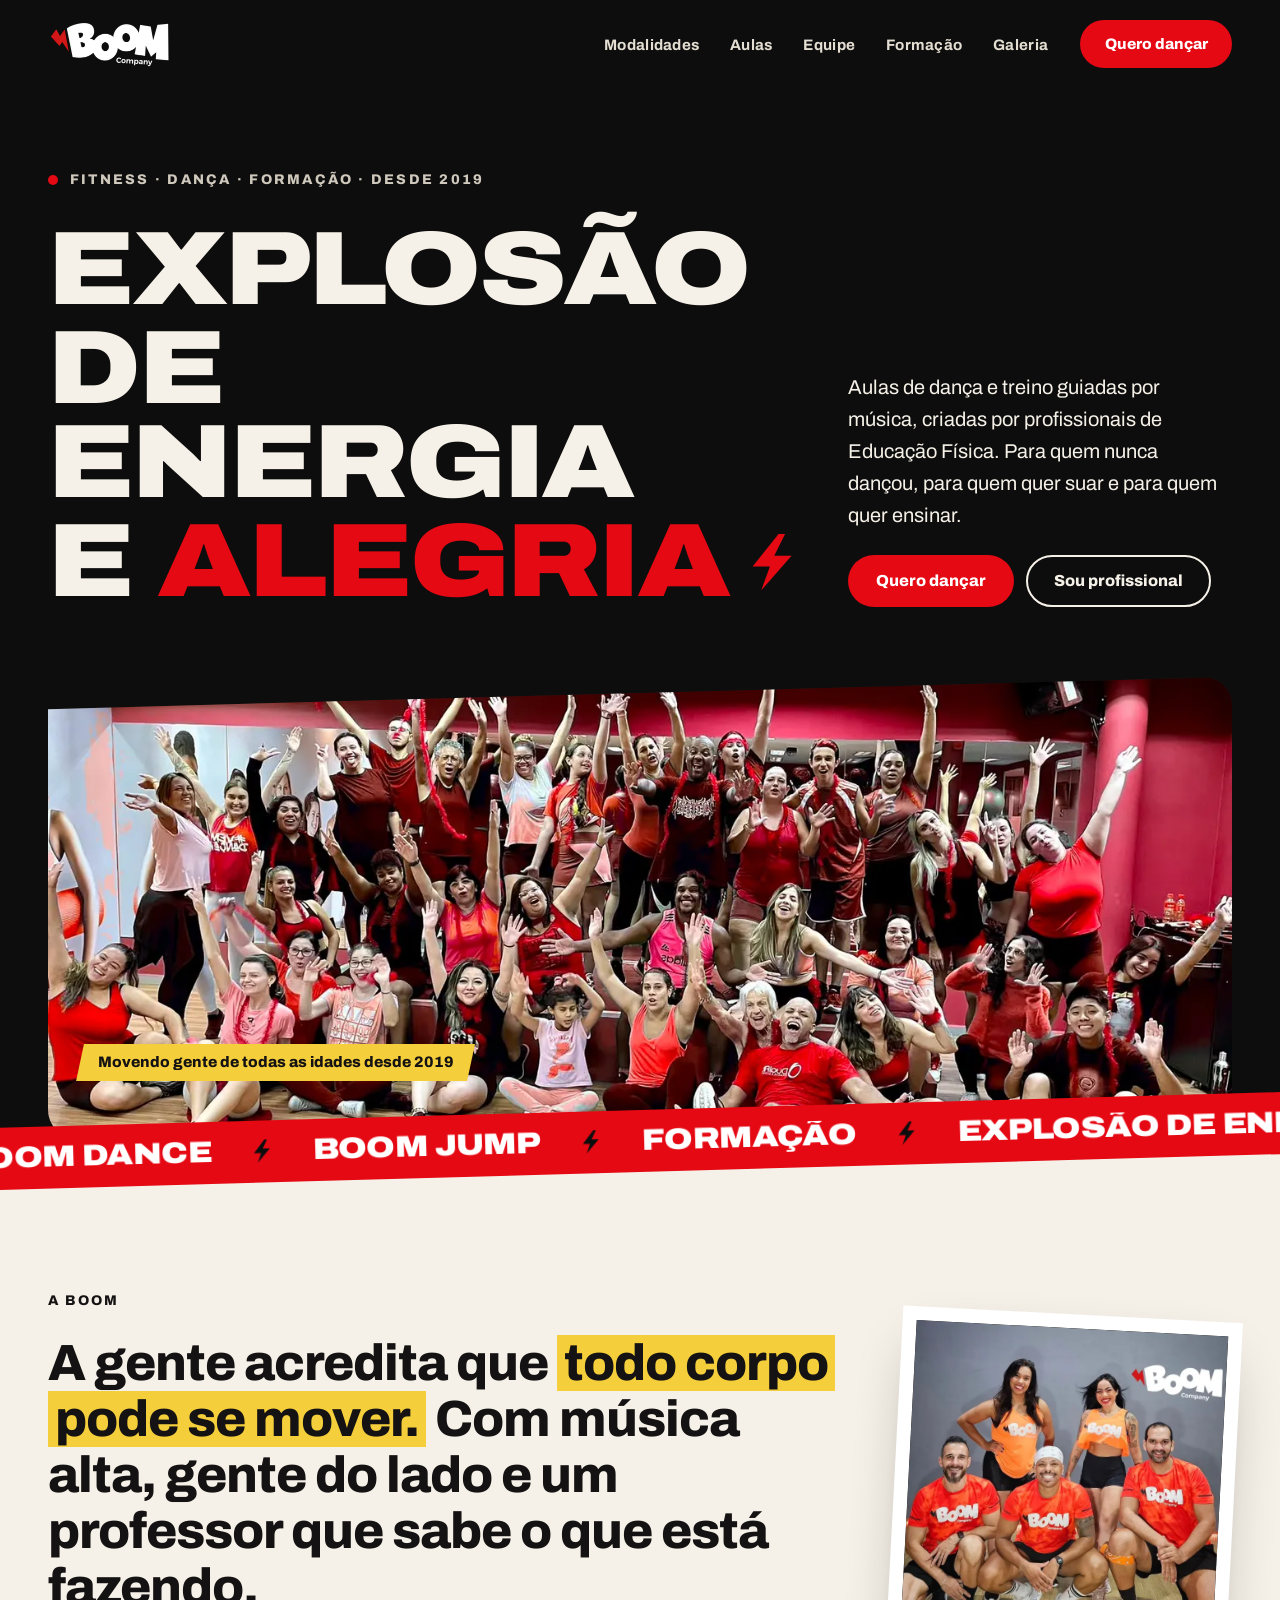
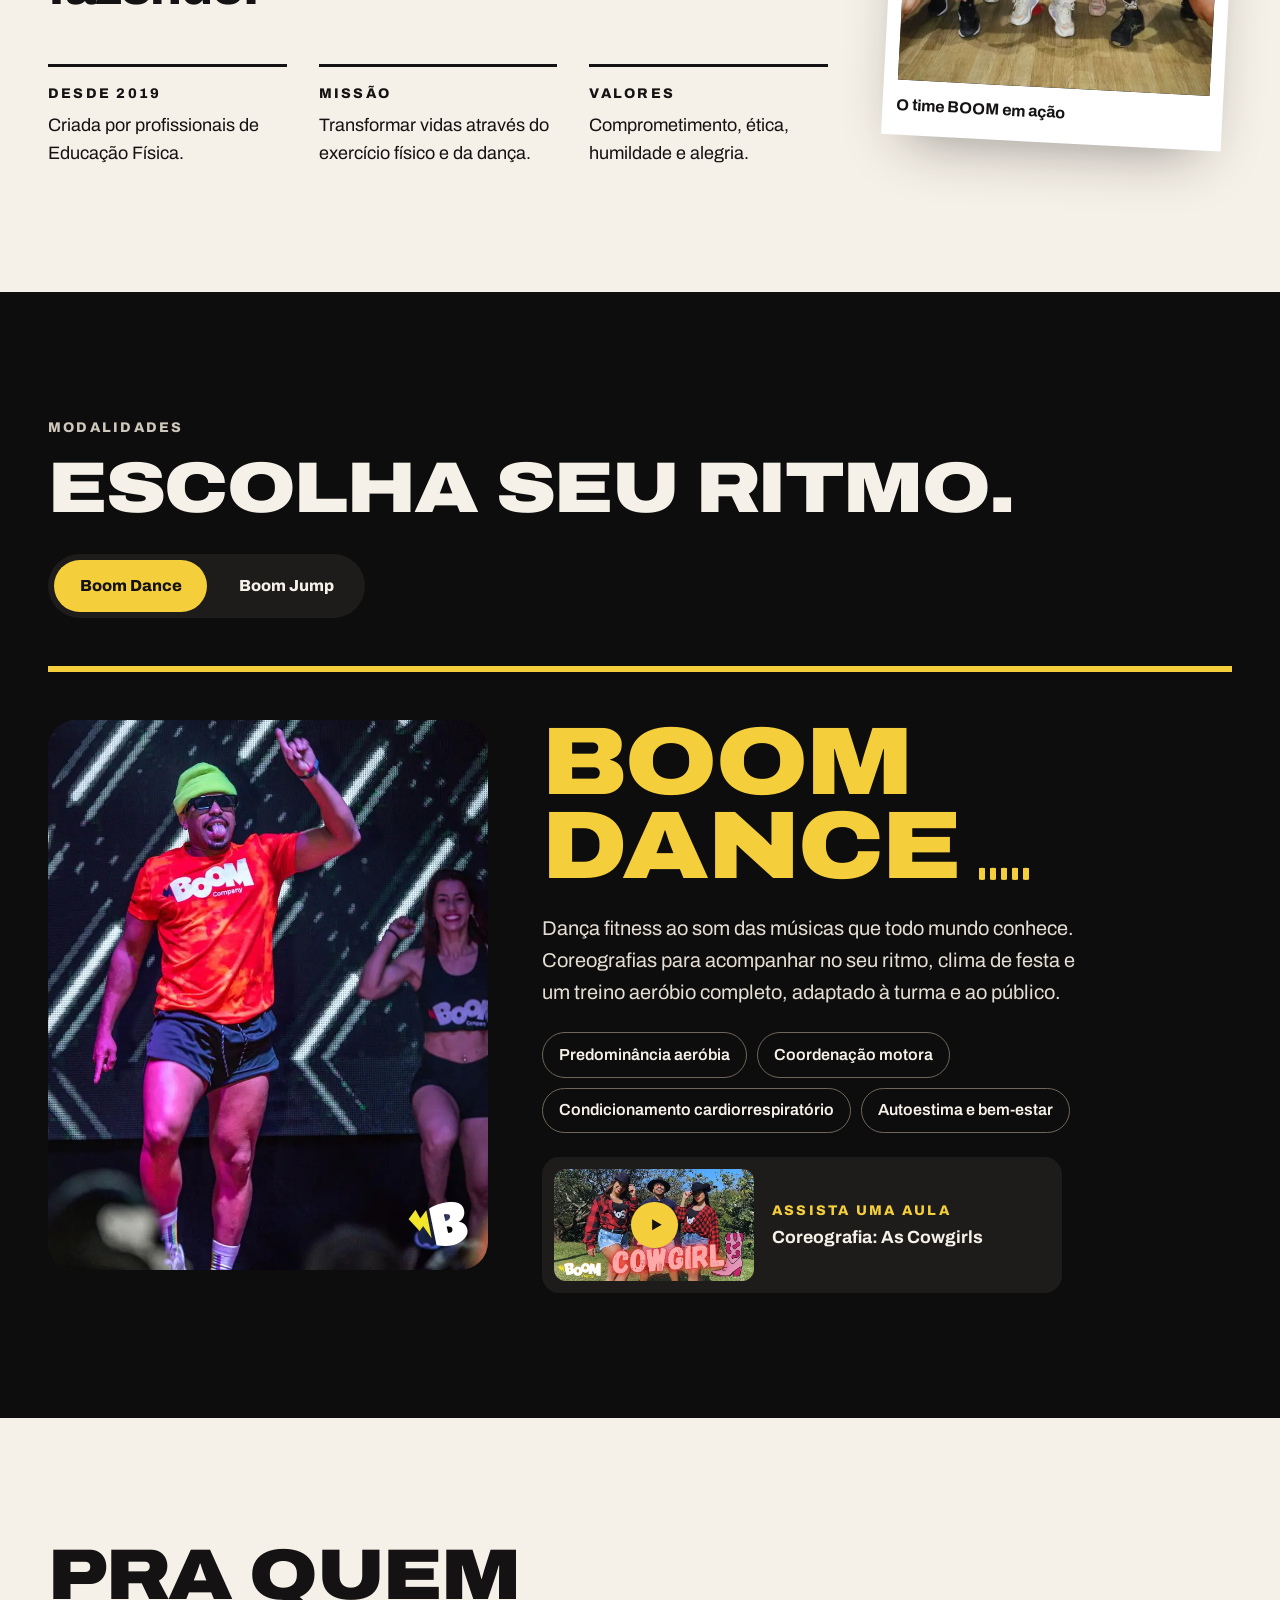
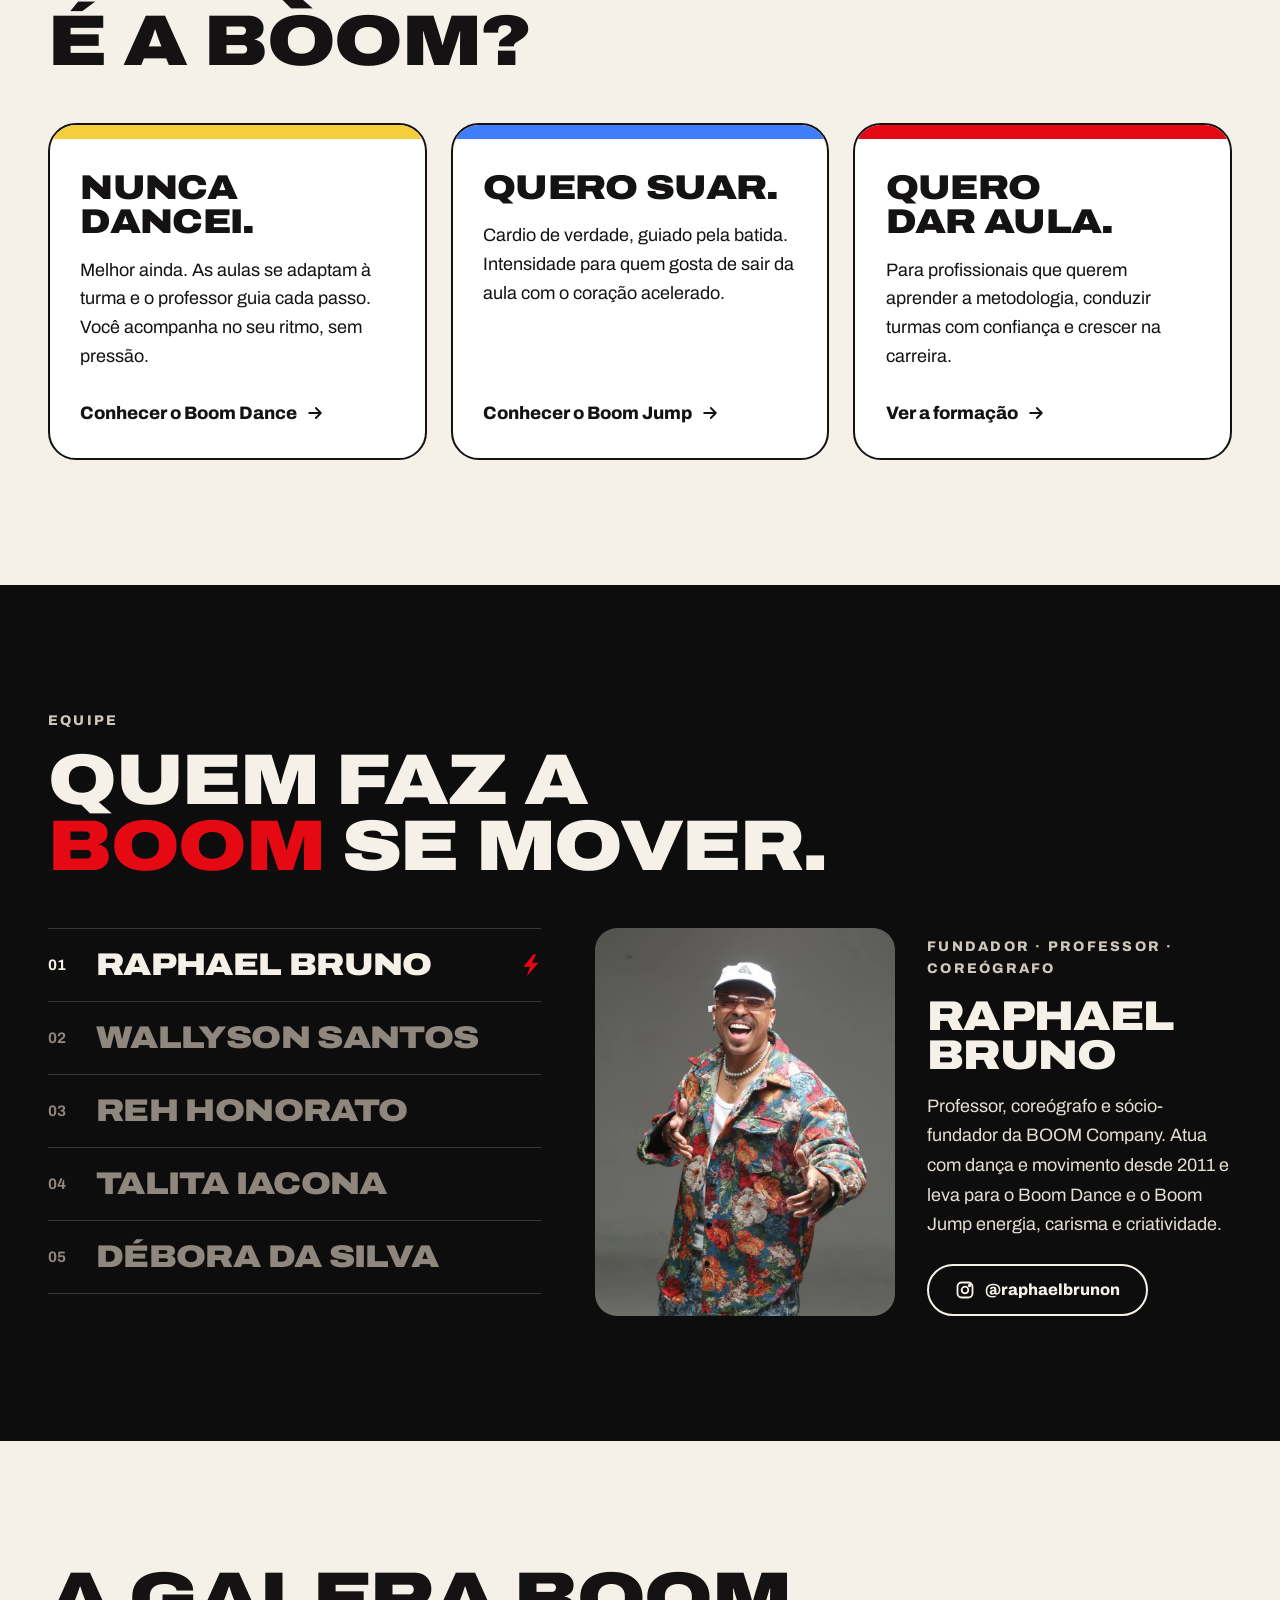
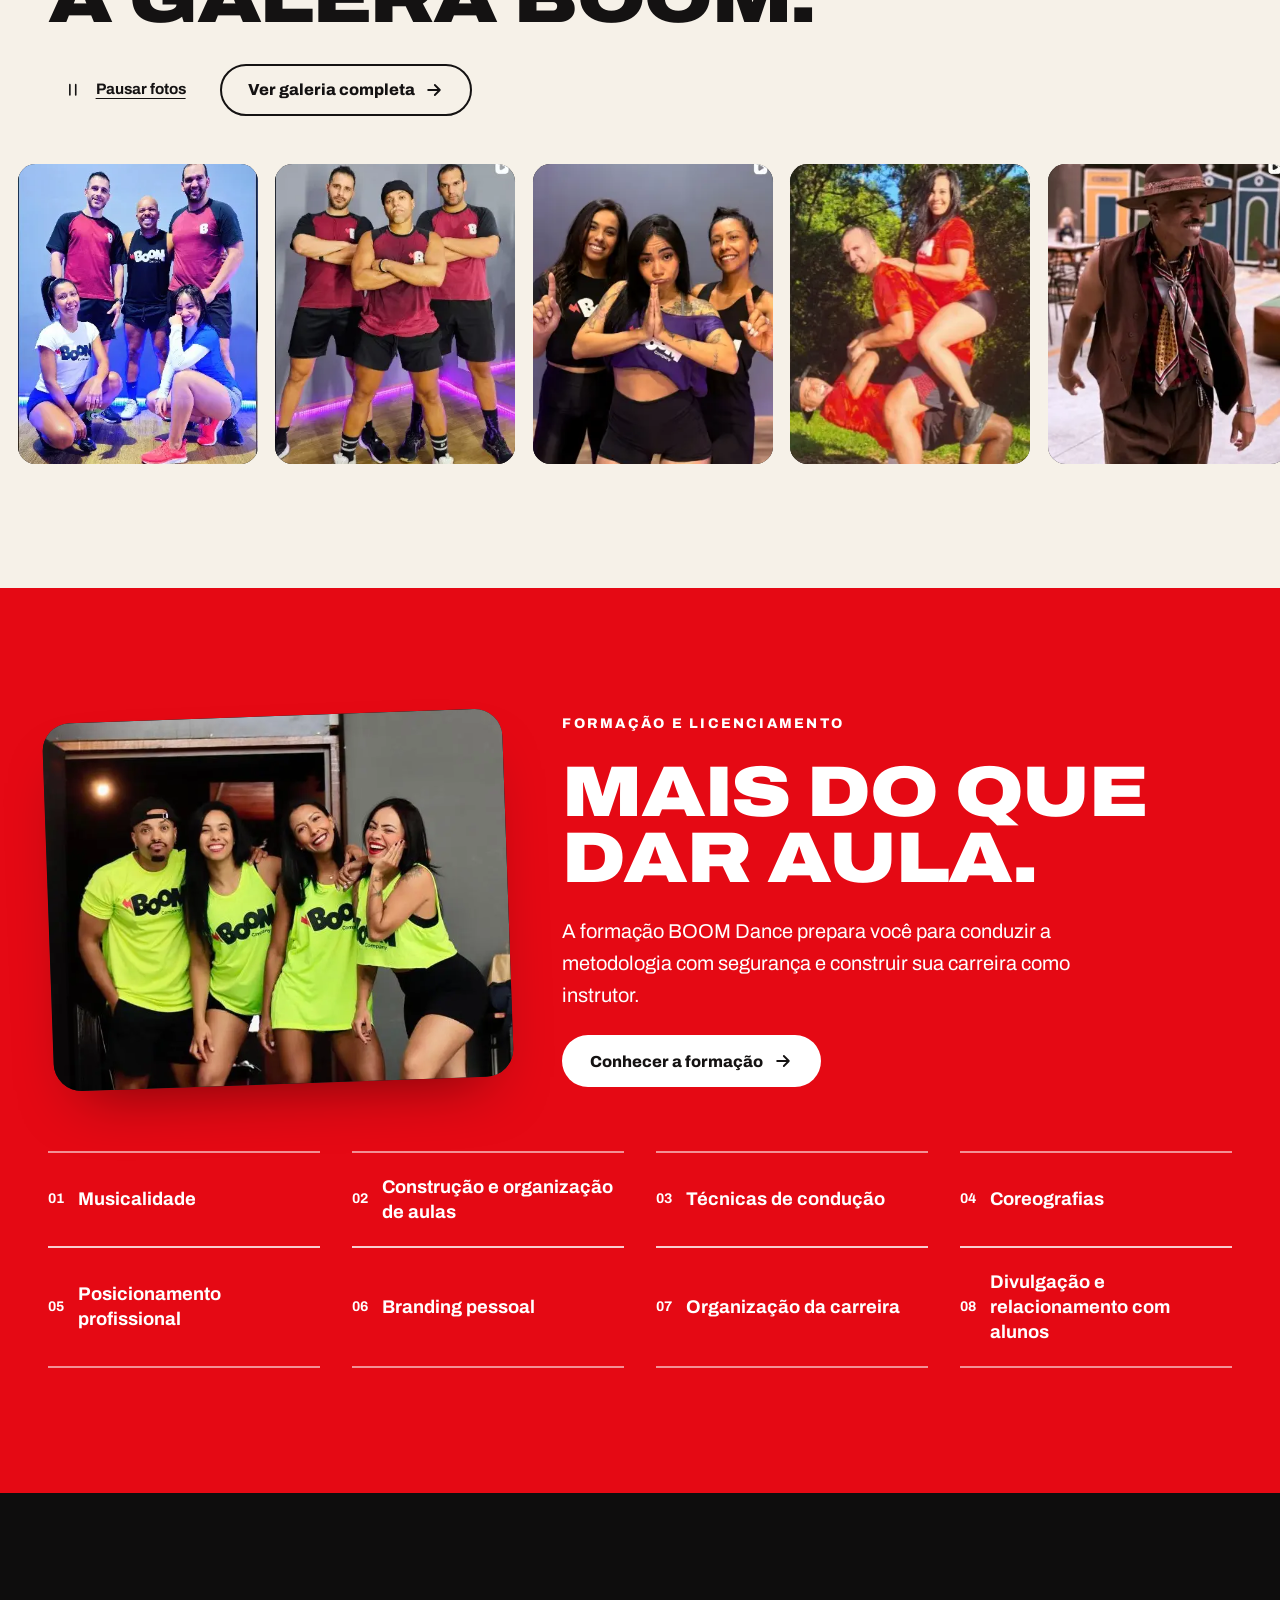
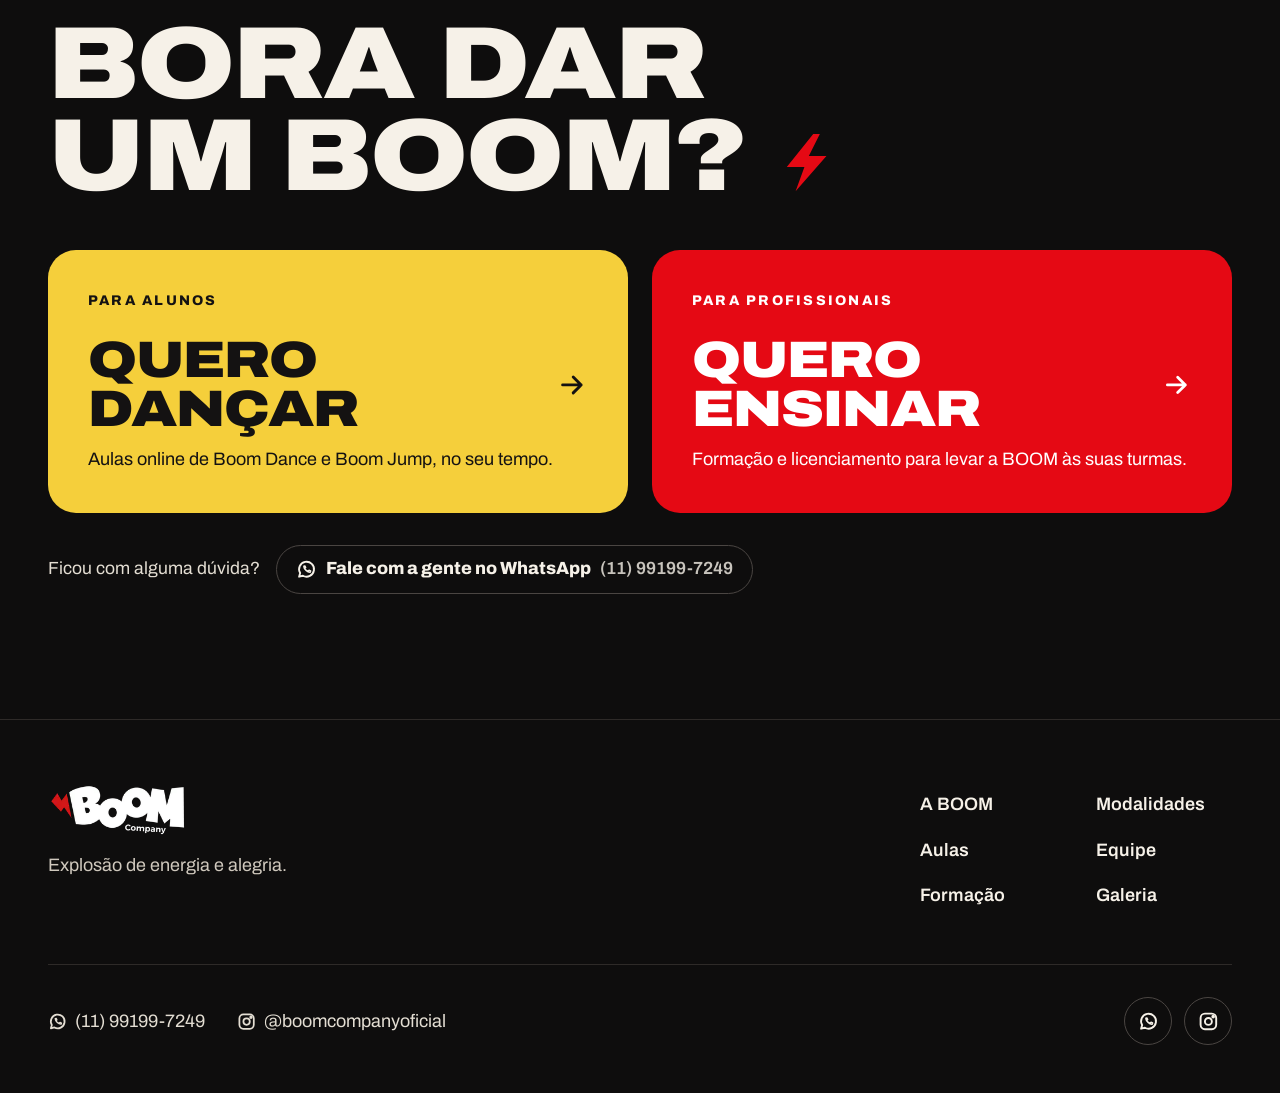
==== commit 831425e9: "Add files via upload" ====
--- a/index.html
+++ b/index.html
@@ -1,2 +1,2 @@
-<!DOCTYPE html><html lang="pt-BR"><head><meta charset="utf-8"><meta name="viewport" content="width=device-width, initial-scale=1"><title>BOOM Company · Explosão de energia e alegria</title><meta name="description" content="Dança fitness, treino guiado por música e formação de instrutores. Conheça o Boom Dance, o Boom Jump e a equipe da BOOM Company."><link rel="canonical" href="https://www.boomcompany.com.br/"><meta name="theme-color" content="#0e0d0d"><link rel="icon" type="image/png" href="./favicon.png"><link rel="apple-touch-icon" href="./apple-touch-icon.png"><meta property="og:type" content="website"><meta property="og:locale" content="pt_BR"><meta property="og:title" content="BOOM Company · Explosão de energia e alegria"><meta property="og:description" content="Dança fitness, treino guiado por música e formação de instrutores. Conheça o Boom Dance, o Boom Jump e a equipe da BOOM Company."><meta property="og:image" content="https://www.boomcompany.com.br/assets/turma-boom.ClU2mv6l_Z24RYbL.jpg"><script>document.documentElement.classList.add('js');</script><link rel="stylesheet" href="./assets/Bolt.B16zz35I.css"><link rel="stylesheet" href="./assets/index.sN8ShWLk.css"><style>.doors__title[data-astro-cid-2fuijuco]{margin-bottom:var(--s-5);font-size:clamp(2.75rem,1.6rem + 6vw,7.25rem);line-height:.9}.doors__title[data-astro-cid-2fuijuco] .bolt{vertical-align:-.02em;margin-left:.1em;display:inline-block}.doors__grid[data-astro-cid-2fuijuco]{gap:var(--s-3);grid-template-columns:repeat(auto-fit,minmax(19rem,1fr));display:grid}.doors__door[data-astro-cid-2fuijuco]{border-radius:var(--radius-l);justify-content:space-between;gap:var(--s-3);flex-direction:column;min-height:15rem;padding:clamp(1.6rem,1rem + 2vw,2.5rem);display:flex}.doors__door--student[data-astro-cid-2fuijuco]{background:var(--yellow);color:var(--paper-ink)}.doors__door--pro[data-astro-cid-2fuijuco]{background:var(--red);color:var(--white)}.doors__door[data-astro-cid-2fuijuco] .eyebrow[data-astro-cid-2fuijuco]{color:inherit}.doors__name[data-astro-cid-2fuijuco]{align-items:center;gap:.3em;font-size:clamp(2.2rem,1.6rem + 2vw,3.5rem);line-height:.95;display:flex}.doors__name[data-astro-cid-2fuijuco] svg{width:.7em;height:.7em;transition:transform .3s var(--ease)}.doors__door[data-astro-cid-2fuijuco]:hover .doors__name[data-astro-cid-2fuijuco] svg{transform:translate(8px)}.doors__text[data-astro-cid-2fuijuco]{margin-top:.75rem;line-height:1.5;display:block}
-</style></head><body><a class="skip-link" href="#conteudo">Pular para o conteúdo</a><header class="site-header" data-header data-astro-cid-nen7h5rs><div class="container site-header__row" data-astro-cid-nen7h5rs><a class="site-header__logo" href="./" aria-label="BOOM Company, página inicial" data-astro-cid-nen7h5rs><img src="./assets/boom-company.6eU--Zpo_ZqHAaw.webp" alt loading="eager" data-astro-cid-nen7h5rs="true" decoding="async" width="248" height="91"></a><nav class="site-nav" aria-label="Principal" data-astro-cid-nen7h5rs><ul data-astro-cid-nen7h5rs><li data-astro-cid-nen7h5rs><a href="./#ritmo" data-astro-cid-nen7h5rs>Modalidades</a></li><li data-astro-cid-nen7h5rs><a href="./aulas/" data-astro-cid-nen7h5rs>Aulas</a></li><li data-astro-cid-nen7h5rs><a href="./#equipe" data-astro-cid-nen7h5rs>Equipe</a></li><li data-astro-cid-nen7h5rs><a href="./formacao/" data-astro-cid-nen7h5rs>Formação</a></li><li data-astro-cid-nen7h5rs><a href="./galeria/" data-astro-cid-nen7h5rs>Galeria</a></li></ul></nav><a class="btn btn--red site-header__cta" href="./aulas/" data-astro-cid-nen7h5rs>Quero dançar</a><button class="site-header__menu" type="button" aria-expanded="false" aria-controls="mobile-menu" data-menu-open data-astro-cid-nen7h5rs><svg viewBox="0 0 24 24" aria-hidden="true" focusable="false" fill="none" stroke="currentColor" stroke-width="2.2" stroke-linecap="round" stroke-linejoin="round"><path d="M4 6h16M4 12h16M4 18h16"></path></svg><span class="visually-hidden" data-astro-cid-nen7h5rs>Abrir menu</span></button></div></header><div class="mobile-menu" id="mobile-menu" hidden data-menu role="dialog" aria-modal="true" aria-label="Menu" data-astro-cid-nen7h5rs><div class="container mobile-menu__top" data-astro-cid-nen7h5rs><a href="./" aria-label="BOOM Company, página inicial" data-astro-cid-nen7h5rs><img src="./assets/boom-company.6eU--Zpo_ZqHAaw.webp" alt data-astro-cid-nen7h5rs="true" loading="lazy" decoding="async" width="248" height="91"></a><button class="site-header__menu" type="button" data-menu-close data-astro-cid-nen7h5rs><svg viewBox="0 0 24 24" aria-hidden="true" focusable="false" fill="none" stroke="currentColor" stroke-width="2.2" stroke-linecap="round" stroke-linejoin="round"><path d="M6 6l12 12M18 6L6 18"></path></svg><span class="visually-hidden" data-astro-cid-nen7h5rs>Fechar menu</span></button></div><nav class="container mobile-menu__nav" aria-label="Menu" data-astro-cid-nen7h5rs><ul data-astro-cid-nen7h5rs><li data-astro-cid-nen7h5rs><a class="display" href="./#ritmo" data-menu-link data-astro-cid-nen7h5rs>Modalidades</a></li><li data-astro-cid-nen7h5rs><a class="display" href="./aulas/" data-menu-link data-astro-cid-nen7h5rs>Aulas</a></li><li data-astro-cid-nen7h5rs><a class="display" href="./#equipe" data-menu-link data-astro-cid-nen7h5rs>Equipe</a></li><li data-astro-cid-nen7h5rs><a class="display" href="./formacao/" data-menu-link data-astro-cid-nen7h5rs>Formação</a></li><li data-astro-cid-nen7h5rs><a class="display" href="./galeria/" data-menu-link data-astro-cid-nen7h5rs>Galeria</a></li></ul><div class="mobile-menu__ctas" data-astro-cid-nen7h5rs><a class="btn btn--red" href="./aulas/" data-menu-link data-astro-cid-nen7h5rs>Quero dançar</a><a class="btn btn--ghost" href="./formacao/" data-menu-link data-astro-cid-nen7h5rs>Sou profissional</a></div><a class="mobile-menu__ig" href="https://www.instagram.com/boomcompanyoficial/" target="_blank" rel="noopener noreferrer" data-astro-cid-nen7h5rs><svg viewBox="0 0 24 24" aria-hidden="true" focusable="false" fill="none" stroke="currentColor" stroke-width="2.2" stroke-linecap="round" stroke-linejoin="round"><rect x="3" y="3" width="18" height="18" rx="5"></rect><circle cx="12" cy="12" r="4"></circle><circle cx="17.5" cy="6.5" r="1" fill="currentColor"></circle></svg> @boomcompanyoficial</a></nav></div><script type="module">var e=document.querySelector(`[data-header]`),t=document.querySelector(`[data-menu]`),n=document.querySelector(`[data-menu-open]`),r=document.querySelector(`[data-menu-close]`);if(e){let t=()=>e.classList.toggle(`is-scrolled`,window.scrollY>8);t(),window.addEventListener(`scroll`,t,{passive:!0})}if(t&&n&&r){let e=()=>{t.hidden=!1,n.setAttribute(`aria-expanded`,`true`),document.body.style.overflow=`hidden`,r.focus()},i=(e=!0)=>{t.hidden=!0,n.setAttribute(`aria-expanded`,`false`),document.body.style.overflow=``,e&&n.focus()};n.addEventListener(`click`,e),r.addEventListener(`click`,()=>i()),t.querySelectorAll(`[data-menu-link]`).forEach(e=>e.addEventListener(`click`,()=>i(!1))),document.addEventListener(`keydown`,e=>{e.key===`Escape`&&!t.hidden&&i()}),window.matchMedia(`(min-width: 961px)`).addEventListener(`change`,e=>{e.matches&&!t.hidden&&i(!1)})}</script><main id="conteudo" class="site-main"><section class="hero" aria-labelledby="hero-title" data-astro-cid-i3irphx7><div class="container" data-astro-cid-i3irphx7><p class="hero__kicker eyebrow" data-astro-cid-i3irphx7><span class="hero__dot pulse" aria-hidden="true" data-astro-cid-i3irphx7></span>Fitness · Dança · Formação · desde 2019</p><div class="hero__grid" data-astro-cid-i3irphx7><h1 id="hero-title" class="display h1 hero__title" data-astro-cid-i3irphx7><span class="rise-line hero__line-1" data-astro-cid-i3irphx7><span data-astro-cid-i3irphx7>Explosão</span></span><span class="rise-line" data-astro-cid-i3irphx7><span style="animation-delay:.12s" data-astro-cid-i3irphx7>de energia</span></span><span class="rise-line hero__line-3" data-astro-cid-i3irphx7><span style="animation-delay:.24s" data-astro-cid-i3irphx7>e <span class="accent-red" data-astro-cid-i3irphx7>alegria</span></span><svg class="bolt hero__bolt pulse" viewBox="0 0 24 26" aria-hidden="true" focusable="false"><polygon points="15,0 3,15 11,15 7,26 21,10 13,10 18,0"></polygon></svg></span></h1><div class="hero__side" data-reveal data-astro-cid-i3irphx7><p class="lead" data-astro-cid-i3irphx7>Aulas de dança e treino guiadas por música, criadas por profissionais de Educação Física. Para quem nunca dançou, para quem quer suar e para quem quer ensinar.</p><div class="hero__ctas" data-astro-cid-i3irphx7><a class="btn btn--red" href="./aulas/" data-astro-cid-i3irphx7>Quero dançar</a><a class="btn btn--ghost" href="./formacao/" data-astro-cid-i3irphx7>Sou profissional</a></div></div></div><figure class="hero__photo" data-reveal data-astro-cid-i3irphx7><div class="photo hero__photo-frame" data-astro-cid-i3irphx7><img src="./assets/turma-boom.ClU2mv6l_Z2dLTfz.webp" alt="Turma da BOOM de vermelho, com alunos de várias idades, comemorando depois de uma aula" loading="eager" fetchpriority="high" data-astro-cid-i3irphx7="true" decoding="async" width="1440" height="810"></div><figcaption class="skew-tag hero__tag" data-astro-cid-i3irphx7><span data-astro-cid-i3irphx7>Movendo gente de todas as idades desde 2019</span></figcaption></figure></div></section><div class="ribbon" aria-hidden="true" data-astro-cid-fj7wpmrj><div class="marquee" data-astro-cid-fj7wpmrj><div class="marquee__track ribbon__track" data-astro-cid-fj7wpmrj><span class="ribbon__item" data-astro-cid-fj7wpmrj><span class="display" data-astro-cid-fj7wpmrj>Boom Dance</span><svg class="bolt ribbon__bolt" viewBox="0 0 24 26" aria-hidden="true" focusable="false"><polygon points="15,0 3,15 11,15 7,26 21,10 13,10 18,0" style="fill:#0e0d0d"></polygon></svg></span><span class="ribbon__item" data-astro-cid-fj7wpmrj><span class="display" data-astro-cid-fj7wpmrj>Boom Jump</span><svg class="bolt ribbon__bolt" viewBox="0 0 24 26" aria-hidden="true" focusable="false"><polygon points="15,0 3,15 11,15 7,26 21,10 13,10 18,0" style="fill:#0e0d0d"></polygon></svg></span><span class="ribbon__item" data-astro-cid-fj7wpmrj><span class="display" data-astro-cid-fj7wpmrj>Formação</span><svg class="bolt ribbon__bolt" viewBox="0 0 24 26" aria-hidden="true" focusable="false"><polygon points="15,0 3,15 11,15 7,26 21,10 13,10 18,0" style="fill:#0e0d0d"></polygon></svg></span><span class="ribbon__item" data-astro-cid-fj7wpmrj><span class="display" data-astro-cid-fj7wpmrj>Explosão de energia e alegria</span><svg class="bolt ribbon__bolt" viewBox="0 0 24 26" aria-hidden="true" focusable="false"><polygon points="15,0 3,15 11,15 7,26 21,10 13,10 18,0" style="fill:#0e0d0d"></polygon></svg></span><span class="ribbon__item" data-astro-cid-fj7wpmrj><span class="display" data-astro-cid-fj7wpmrj>Boom Dance</span><svg class="bolt ribbon__bolt" viewBox="0 0 24 26" aria-hidden="true" focusable="false"><polygon points="15,0 3,15 11,15 7,26 21,10 13,10 18,0" style="fill:#0e0d0d"></polygon></svg></span><span class="ribbon__item" data-astro-cid-fj7wpmrj><span class="display" data-astro-cid-fj7wpmrj>Boom Jump</span><svg class="bolt ribbon__bolt" viewBox="0 0 24 26" aria-hidden="true" focusable="false"><polygon points="15,0 3,15 11,15 7,26 21,10 13,10 18,0" style="fill:#0e0d0d"></polygon></svg></span><span class="ribbon__item" data-astro-cid-fj7wpmrj><span class="display" data-astro-cid-fj7wpmrj>Formação</span><svg class="bolt ribbon__bolt" viewBox="0 0 24 26" aria-hidden="true" focusable="false"><polygon points="15,0 3,15 11,15 7,26 21,10 13,10 18,0" style="fill:#0e0d0d"></polygon></svg></span><span class="ribbon__item" data-astro-cid-fj7wpmrj><span class="display" data-astro-cid-fj7wpmrj>Explosão de energia e alegria</span><svg class="bolt ribbon__bolt" viewBox="0 0 24 26" aria-hidden="true" focusable="false"><polygon points="15,0 3,15 11,15 7,26 21,10 13,10 18,0" style="fill:#0e0d0d"></polygon></svg></span></div></div></div><section id="a-boom" class="section section--day about" aria-labelledby="about-title" data-astro-cid-j4y4sje3><div class="container about__grid" data-astro-cid-j4y4sje3><div class="about__text" data-astro-cid-j4y4sje3><p class="eyebrow" data-astro-cid-j4y4sje3>A BOOM</p><h2 id="about-title" class="about__statement" data-reveal data-astro-cid-j4y4sje3>A gente acredita que <span class="marker" data-astro-cid-j4y4sje3>todo corpo pode se mover.</span> Com música alta, gente do lado e um professor que sabe o que está fazendo.</h2><ul class="about__facts" data-astro-cid-j4y4sje3><li data-reveal="1" data-astro-cid-j4y4sje3><p class="eyebrow" data-astro-cid-j4y4sje3>Desde 2019</p><p data-astro-cid-j4y4sje3>Criada por profissionais de Educação Física.</p></li><li data-reveal="2" data-astro-cid-j4y4sje3><p class="eyebrow" data-astro-cid-j4y4sje3>Missão</p><p data-astro-cid-j4y4sje3>Transformar vidas através do exercício físico e da dança.</p></li><li data-reveal="3" data-astro-cid-j4y4sje3><p class="eyebrow" data-astro-cid-j4y4sje3>Valores</p><p data-astro-cid-j4y4sje3>Comprometimento, ética, humildade e alegria.</p></li></ul></div><figure class="about__polaroid lift" data-reveal="2" data-astro-cid-j4y4sje3><div class="photo about__photo" data-astro-cid-j4y4sje3><img src="./assets/galera-time-laranja.48sxBnAu_2c3oVb.webp" alt="Professores da BOOM de laranja posando juntos no estúdio" data-astro-cid-j4y4sje3="true" loading="lazy" decoding="async" width="800" height="796"></div><figcaption data-astro-cid-j4y4sje3>O time BOOM em ação</figcaption></figure></div></section><section id="ritmo" class="section section--stage rhythm" data-rhythm data-active="dance" aria-labelledby="rhythm-title" data-astro-cid-kbvfbk5u><div class="container" data-astro-cid-kbvfbk5u><div class="section-head" data-astro-cid-kbvfbk5u><div data-astro-cid-kbvfbk5u><p class="eyebrow" data-astro-cid-kbvfbk5u>Modalidades</p><h2 id="rhythm-title" class="display h2" data-astro-cid-kbvfbk5u>Escolha seu ritmo.</h2></div><div class="rhythm__switch" role="group" aria-label="Escolher modalidade" data-astro-cid-kbvfbk5u><button type="button" class="rhythm__btn rhythm__btn--dance" data-mod-btn="dance" aria-pressed="true" aria-controls="mod-dance" data-astro-cid-kbvfbk5u>Boom Dance</button><button type="button" class="rhythm__btn rhythm__btn--jump" data-mod-btn="jump" aria-pressed="false" aria-controls="mod-jump" data-astro-cid-kbvfbk5u>Boom Jump</button></div></div><article id="mod-dance" class="rhythm__panel rhythm__panel--dance" data-mod-panel="dance" aria-labelledby="mod-dance-title" data-astro-cid-kbvfbk5u><div class="rhythm__media" data-astro-cid-kbvfbk5u><div class="photo rhythm__photo" data-astro-cid-kbvfbk5u><img src="./assets/boom-dance-aula.CF1IL1_i_Z28Clp2.webp" alt="Professor da BOOM conduzindo uma aula de Boom Dance no palco" style="object-position:center 8%" data-astro-cid-kbvfbk5u="true" loading="lazy" decoding="async" width="800" height="1199"><img src="./assets/boom-dance.TJDoc48s_1alvTM.webp" alt data-astro-cid-kbvfbk5u="true" loading="lazy" decoding="async" width="128" height="116" class="rhythm__mark"></div></div><div class="rhythm__body" data-astro-cid-kbvfbk5u><div class="rhythm__title-row" data-astro-cid-kbvfbk5u><h3 id="mod-dance-title" class="display rhythm__title" data-astro-cid-kbvfbk5u>Boom<br data-astro-cid-kbvfbk5u>Dance</h3><span class="eq" aria-hidden="true" data-astro-cid-kbvfbk5u><i data-astro-cid-kbvfbk5u></i><i data-astro-cid-kbvfbk5u></i><i data-astro-cid-kbvfbk5u></i><i data-astro-cid-kbvfbk5u></i><i data-astro-cid-kbvfbk5u></i></span></div><p class="lead" data-astro-cid-kbvfbk5u>Dança fitness ao som das músicas que todo mundo conhece. Coreografias para acompanhar no seu ritmo, clima de festa e um treino aeróbio completo, adaptado à turma e ao público.</p><ul class="rhythm__traits" aria-label="Características do Boom Dance" data-astro-cid-kbvfbk5u><li data-astro-cid-kbvfbk5u>Predominância aeróbia</li><li data-astro-cid-kbvfbk5u>Coordenação motora</li><li data-astro-cid-kbvfbk5u>Condicionamento cardiorrespiratório</li><li data-astro-cid-kbvfbk5u>Autoestima e bem-estar</li></ul><a class="rhythm__video lift" href="https://youtu.be/KM42j9D1Sxs" target="_blank" rel="noopener noreferrer" data-astro-cid-kbvfbk5u><span class="photo rhythm__thumb" data-astro-cid-kbvfbk5u><img src="./assets/video-as-cowgirls.C5T_HRWk_Z2c2oBQ.webp" alt data-astro-cid-kbvfbk5u="true" loading="lazy" decoding="async" width="720" height="404"><span class="rhythm__play" data-astro-cid-kbvfbk5u><svg viewBox="0 0 24 24" aria-hidden="true" focusable="false" fill="none" stroke="currentColor" stroke-width="2.2" stroke-linecap="round" stroke-linejoin="round"><polygon points="7,4.5 20,12 7,19.5" fill="currentColor" stroke="none"></polygon></svg></span></span><span class="rhythm__video-text" data-astro-cid-kbvfbk5u><span class="eyebrow" data-astro-cid-kbvfbk5u>Assista uma aula</span><span class="rhythm__video-title" data-astro-cid-kbvfbk5u>Coreografia: As Cowgirls</span><span class="visually-hidden" data-astro-cid-kbvfbk5u>(abre o YouTube em nova aba)</span></span></a></div></article><article id="mod-jump" class="rhythm__panel rhythm__panel--jump" data-mod-panel="jump" aria-labelledby="mod-jump-title" data-astro-cid-kbvfbk5u><div class="rhythm__media" data-astro-cid-kbvfbk5u><div class="photo rhythm__photo" data-astro-cid-kbvfbk5u><img src="./assets/boom-jump-salto.9dDvzlHa_1533J.webp" alt="Professor da BOOM saltando com os braços abertos durante o Boom Jump" style="object-position:center" data-astro-cid-kbvfbk5u="true" loading="lazy" decoding="async" width="674" height="674"><img src="./assets/boom-jump.CGKM-G5W_V6bmO.webp" alt data-astro-cid-kbvfbk5u="true" loading="lazy" decoding="async" width="128" height="116" class="rhythm__mark"></div></div><div class="rhythm__body" data-astro-cid-kbvfbk5u><div class="rhythm__title-row" data-astro-cid-kbvfbk5u><h3 id="mod-jump-title" class="display rhythm__title" data-astro-cid-kbvfbk5u>Boom<br data-astro-cid-kbvfbk5u>Jump</h3><span class="eq eq--fast" aria-hidden="true" data-astro-cid-kbvfbk5u><i data-astro-cid-kbvfbk5u></i><i data-astro-cid-kbvfbk5u></i><i data-astro-cid-kbvfbk5u></i><i data-astro-cid-kbvfbk5u></i><i data-astro-cid-kbvfbk5u></i></span></div><p class="lead" data-astro-cid-kbvfbk5u>Treino cardiovascular guiado pela música. Intensidade, ritmo e potência em uma aula que acelera o coração do primeiro ao último bloco.</p><ul class="rhythm__traits" aria-label="Características do Boom Jump" data-astro-cid-kbvfbk5u><li data-astro-cid-kbvfbk5u>Cardio de alta intensidade</li><li data-astro-cid-kbvfbk5u>Guiado por música</li><li data-astro-cid-kbvfbk5u>Ritmo e potência</li></ul><a class="rhythm__video lift" href="https://youtu.be/4X6XQB9b3ho" target="_blank" rel="noopener noreferrer" data-astro-cid-kbvfbk5u><span class="photo rhythm__thumb" data-astro-cid-kbvfbk5u><img src="./assets/video-aula-jump.jo2t7IbS_ZWAXMs.webp" alt data-astro-cid-kbvfbk5u="true" loading="lazy" decoding="async" width="777" height="438"><span class="rhythm__play" data-astro-cid-kbvfbk5u><svg viewBox="0 0 24 24" aria-hidden="true" focusable="false" fill="none" stroke="currentColor" stroke-width="2.2" stroke-linecap="round" stroke-linejoin="round"><polygon points="7,4.5 20,12 7,19.5" fill="currentColor" stroke="none"></polygon></svg></span></span><span class="rhythm__video-text" data-astro-cid-kbvfbk5u><span class="eyebrow" data-astro-cid-kbvfbk5u>Assista uma aula</span><span class="rhythm__video-title" data-astro-cid-kbvfbk5u>Aula completa de Boom Jump</span><span class="visually-hidden" data-astro-cid-kbvfbk5u>(abre o YouTube em nova aba)</span></span></a></div></article></div></section><script type="module">document.querySelectorAll(`[data-rhythm]`).forEach(e=>{let t=e.querySelectorAll(`[data-mod-btn]`),n=e.querySelectorAll(`[data-mod-panel]`),r=(r,i)=>{e.dataset.active=r,t.forEach(e=>e.setAttribute(`aria-pressed`,String(e.dataset.modBtn===r))),n.forEach(e=>{let t=e.dataset.modPanel===r;e.hidden=!t,e.classList.toggle(`is-entering`,t&&i)})};t.forEach(e=>e.addEventListener(`click`,()=>r(e.dataset.modBtn,!0)));let i=t=>{let n=location.hash.match(/^#boom-(dance|jump)$/);return n?(r(n[1],t),e.scrollIntoView({behavior:t?`smooth`:`auto`,block:`start`}),!0):!1};i(!1)||r(e.dataset.active||`dance`,!1),window.addEventListener(`hashchange`,()=>i(!0)),document.querySelectorAll(`a[href*="#boom-"]`).forEach(e=>e.addEventListener(`click`,()=>{e.hash===location.hash&&e.pathname===location.pathname&&setTimeout(()=>i(!0),0)}))});</script><section id="pra-quem" class="section section--day paths" aria-labelledby="pra-quem-title" data-astro-cid-p7nc7swl><div class="container" data-astro-cid-p7nc7swl><h2 id="pra-quem-title" class="display h2 paths__title" data-astro-cid-p7nc7swl>Pra quem é a BOOM?</h2><ul class="paths__grid" data-astro-cid-p7nc7swl><li data-reveal="1" data-astro-cid-p7nc7swl><a class="paths__card lift" href="./#boom-dance" style="--path:var(--yellow)" data-astro-cid-p7nc7swl><span class="paths__band" aria-hidden="true" data-astro-cid-p7nc7swl></span><span class="paths__inner" data-astro-cid-p7nc7swl><span class="display paths__name" data-astro-cid-p7nc7swl>Nunca dancei.</span><span class="paths__text" data-astro-cid-p7nc7swl>Melhor ainda. As aulas se adaptam à turma e o professor guia cada passo. Você acompanha no seu ritmo, sem pressão.</span><span class="paths__cta" data-astro-cid-p7nc7swl>Conhecer o Boom Dance <svg viewBox="0 0 24 24" aria-hidden="true" focusable="false" fill="none" stroke="currentColor" stroke-width="2.2" stroke-linecap="round" stroke-linejoin="round"><path d="M5 12h14M13 6l6 6-6 6"></path></svg></span></span></a></li><li data-reveal="2" data-astro-cid-p7nc7swl><a class="paths__card lift" href="./#boom-jump" style="--path:var(--blue)" data-astro-cid-p7nc7swl><span class="paths__band" aria-hidden="true" data-astro-cid-p7nc7swl></span><span class="paths__inner" data-astro-cid-p7nc7swl><span class="display paths__name" data-astro-cid-p7nc7swl>Quero suar.</span><span class="paths__text" data-astro-cid-p7nc7swl>Cardio de verdade, guiado pela batida. Intensidade para quem gosta de sair da aula com o coração acelerado.</span><span class="paths__cta" data-astro-cid-p7nc7swl>Conhecer o Boom Jump <svg viewBox="0 0 24 24" aria-hidden="true" focusable="false" fill="none" stroke="currentColor" stroke-width="2.2" stroke-linecap="round" stroke-linejoin="round"><path d="M5 12h14M13 6l6 6-6 6"></path></svg></span></span></a></li><li data-reveal="3" data-astro-cid-p7nc7swl><a class="paths__card lift" href="./formacao/" style="--path:var(--red)" data-astro-cid-p7nc7swl><span class="paths__band" aria-hidden="true" data-astro-cid-p7nc7swl></span><span class="paths__inner" data-astro-cid-p7nc7swl><span class="display paths__name" data-astro-cid-p7nc7swl>Quero dar aula.</span><span class="paths__text" data-astro-cid-p7nc7swl>Para profissionais que querem aprender a metodologia, conduzir turmas com confiança e crescer na carreira.</span><span class="paths__cta" data-astro-cid-p7nc7swl>Ver a formação <svg viewBox="0 0 24 24" aria-hidden="true" focusable="false" fill="none" stroke="currentColor" stroke-width="2.2" stroke-linecap="round" stroke-linejoin="round"><path d="M5 12h14M13 6l6 6-6 6"></path></svg></span></span></a></li></ul></div></section><section id="equipe" class="section section--stage team" data-team aria-labelledby="team-title" data-astro-cid-f7yjqeho><div class="container" data-astro-cid-f7yjqeho><p class="eyebrow team__eyebrow" data-astro-cid-f7yjqeho>Equipe</p><h2 id="team-title" class="display h2 team__title" data-astro-cid-f7yjqeho>Quem faz a <span class="accent-red" data-astro-cid-f7yjqeho>BOOM</span> se mover.</h2><div class="team__layout" data-astro-cid-f7yjqeho><ul class="team__list" role="list" aria-label="Escolha um professor" data-astro-cid-f7yjqeho><li data-astro-cid-f7yjqeho><button type="button" class="team__pick" data-person-btn="0" aria-pressed="true" aria-controls="pessoa-0" data-astro-cid-f7yjqeho><span class="team__num" aria-hidden="true" data-astro-cid-f7yjqeho>01</span><span class="photo team__avatar" aria-hidden="true" data-astro-cid-f7yjqeho><img src="./assets/equipe-raphael-bruno.CLdvFxzl_Z16vdXA.webp" alt style="object-position:center 18%" data-astro-cid-f7yjqeho="true" loading="lazy" decoding="async" width="800" height="1200"></span><span class="display team__name team__name--full" data-astro-cid-f7yjqeho>Raphael Bruno</span><span class="team__name--short" data-astro-cid-f7yjqeho>Raphael</span><svg class="bolt team__bolt" viewBox="0 0 24 26" aria-hidden="true" focusable="false"><polygon points="15,0 3,15 11,15 7,26 21,10 13,10 18,0"></polygon></svg></button></li><li data-astro-cid-f7yjqeho><button type="button" class="team__pick" data-person-btn="1" aria-pressed="false" aria-controls="pessoa-1" data-astro-cid-f7yjqeho><span class="team__num" aria-hidden="true" data-astro-cid-f7yjqeho>02</span><span class="photo team__avatar" aria-hidden="true" data-astro-cid-f7yjqeho><img src="./assets/equipe-wallyson-santos.DUKy1XyT_ZWg4th.webp" alt style="object-position:center top" data-astro-cid-f7yjqeho="true" loading="lazy" decoding="async" width="720" height="1279"></span><span class="display team__name team__name--full" data-astro-cid-f7yjqeho>Wallyson Santos</span><span class="team__name--short" data-astro-cid-f7yjqeho>Wallyson</span><svg class="bolt team__bolt" viewBox="0 0 24 26" aria-hidden="true" focusable="false"><polygon points="15,0 3,15 11,15 7,26 21,10 13,10 18,0"></polygon></svg></button></li><li data-astro-cid-f7yjqeho><button type="button" class="team__pick" data-person-btn="2" aria-pressed="false" aria-controls="pessoa-2" data-astro-cid-f7yjqeho><span class="team__num" aria-hidden="true" data-astro-cid-f7yjqeho>03</span><span class="photo team__avatar" aria-hidden="true" data-astro-cid-f7yjqeho><img src="./assets/equipe-reh-honorato.Bcu8e3pp_XUEkB.webp" alt style="object-position:center 26%" data-astro-cid-f7yjqeho="true" loading="lazy" decoding="async" width="800" height="1422"></span><span class="display team__name team__name--full" data-astro-cid-f7yjqeho>Reh Honorato</span><span class="team__name--short" data-astro-cid-f7yjqeho>Reh</span><svg class="bolt team__bolt" viewBox="0 0 24 26" aria-hidden="true" focusable="false"><polygon points="15,0 3,15 11,15 7,26 21,10 13,10 18,0"></polygon></svg></button></li><li data-astro-cid-f7yjqeho><button type="button" class="team__pick" data-person-btn="3" aria-pressed="false" aria-controls="pessoa-3" data-astro-cid-f7yjqeho><span class="team__num" aria-hidden="true" data-astro-cid-f7yjqeho>04</span><span class="photo team__avatar" aria-hidden="true" data-astro-cid-f7yjqeho><img src="./assets/equipe-talita-iacona.9rsWaYHq_CRVLI.webp" alt style="object-position:center top" data-astro-cid-f7yjqeho="true" loading="lazy" decoding="async" width="800" height="1422"></span><span class="display team__name team__name--full" data-astro-cid-f7yjqeho>Talita Iacona</span><span class="team__name--short" data-astro-cid-f7yjqeho>Talita</span><svg class="bolt team__bolt" viewBox="0 0 24 26" aria-hidden="true" focusable="false"><polygon points="15,0 3,15 11,15 7,26 21,10 13,10 18,0"></polygon></svg></button></li><li data-astro-cid-f7yjqeho><button type="button" class="team__pick" data-person-btn="4" aria-pressed="false" aria-controls="pessoa-4" data-astro-cid-f7yjqeho><span class="team__num" aria-hidden="true" data-astro-cid-f7yjqeho>05</span><span class="photo team__avatar" aria-hidden="true" data-astro-cid-f7yjqeho><img src="./assets/equipe-debora-silva.CJ4_AtGB_Z27djQJ.webp" alt style="object-position:center 16%" data-astro-cid-f7yjqeho="true" loading="lazy" decoding="async" width="800" height="1067"></span><span class="display team__name team__name--full" data-astro-cid-f7yjqeho>Débora da Silva</span><span class="team__name--short" data-astro-cid-f7yjqeho>Débora</span><svg class="bolt team__bolt" viewBox="0 0 24 26" aria-hidden="true" focusable="false"><polygon points="15,0 3,15 11,15 7,26 21,10 13,10 18,0"></polygon></svg></button></li></ul><div class="team__stage" data-astro-cid-f7yjqeho><article id="pessoa-0" class="team__card" data-person-panel="0" aria-labelledby="pessoa-0-nome" data-astro-cid-f7yjqeho><div class="photo team__photo" data-astro-cid-f7yjqeho><img src="./assets/equipe-raphael-bruno.CLdvFxzl_Z16vdXA.webp" alt="Raphael Bruno sorrindo, com camisa florida e boné branco" style="object-position:center 18%" data-astro-cid-f7yjqeho="true" loading="lazy" decoding="async" width="800" height="1200"></div><div class="team__info" data-astro-cid-f7yjqeho><p class="eyebrow" data-astro-cid-f7yjqeho>Fundador · Professor · Coreógrafo</p><h3 id="pessoa-0-nome" class="display team__card-name" data-astro-cid-f7yjqeho>Raphael Bruno</h3><p class="team__bio" data-astro-cid-f7yjqeho>Professor, coreógrafo e sócio-fundador da BOOM Company. Atua com dança e movimento desde 2011 e leva para o Boom Dance e o Boom Jump energia, carisma e criatividade.</p><a class="btn btn--ghost team__ig" href="https://www.instagram.com/raphaelbrunon/" target="_blank" rel="noopener noreferrer" data-astro-cid-f7yjqeho><svg viewBox="0 0 24 24" aria-hidden="true" focusable="false" fill="none" stroke="currentColor" stroke-width="2.2" stroke-linecap="round" stroke-linejoin="round"><rect x="3" y="3" width="18" height="18" rx="5"></rect><circle cx="12" cy="12" r="4"></circle><circle cx="17.5" cy="6.5" r="1" fill="currentColor"></circle></svg> @raphaelbrunon<span class="visually-hidden" data-astro-cid-f7yjqeho>(Instagram, abre em nova aba)</span></a></div></article><article id="pessoa-1" class="team__card" data-person-panel="1" aria-labelledby="pessoa-1-nome" data-astro-cid-f7yjqeho><div class="photo team__photo" data-astro-cid-f7yjqeho><img src="./assets/equipe-wallyson-santos.DUKy1XyT_ZWg4th.webp" alt="Wallyson Santos de braços cruzados, com regata azul da BOOM" style="object-position:center top" data-astro-cid-f7yjqeho="true" loading="lazy" decoding="async" width="720" height="1279"></div><div class="team__info" data-astro-cid-f7yjqeho><p class="eyebrow" data-astro-cid-f7yjqeho>CEO · Coreógrafo</p><h3 id="pessoa-1-nome" class="display team__card-name" data-astro-cid-f7yjqeho>Wallyson Santos</h3><p class="team__bio" data-astro-cid-f7yjqeho>Profissional de Educação Física desde 2011, especialista em aulas fitness. Passou por grandes eventos do segmento, como Fitness Brasil e ENAFs.</p><a class="btn btn--ghost team__ig" href="https://www.instagram.com/wallysonsantoss/" target="_blank" rel="noopener noreferrer" data-astro-cid-f7yjqeho><svg viewBox="0 0 24 24" aria-hidden="true" focusable="false" fill="none" stroke="currentColor" stroke-width="2.2" stroke-linecap="round" stroke-linejoin="round"><rect x="3" y="3" width="18" height="18" rx="5"></rect><circle cx="12" cy="12" r="4"></circle><circle cx="17.5" cy="6.5" r="1" fill="currentColor"></circle></svg> @wallysonsantoss<span class="visually-hidden" data-astro-cid-f7yjqeho>(Instagram, abre em nova aba)</span></a></div></article><article id="pessoa-2" class="team__card" data-person-panel="2" aria-labelledby="pessoa-2-nome" data-astro-cid-f7yjqeho><div class="photo team__photo" data-astro-cid-f7yjqeho><img src="./assets/equipe-reh-honorato.Bcu8e3pp_XUEkB.webp" alt="Reh Honorato em foto de estúdio" style="object-position:center 26%" data-astro-cid-f7yjqeho="true" loading="lazy" decoding="async" width="800" height="1422"></div><div class="team__info" data-astro-cid-f7yjqeho><p class="eyebrow" data-astro-cid-f7yjqeho>Professora · Coreógrafa</p><h3 id="pessoa-2-nome" class="display team__card-name" data-astro-cid-f7yjqeho>Reh Honorato</h3><p class="team__bio" data-astro-cid-f7yjqeho>Profissional de Educação Física (UNIP, 2019), pós-graduada em Fisiologia do Exercício (UNIGUAÇU, 2023). Personal trainer e coreógrafa da BOOM.</p><a class="btn btn--ghost team__ig" href="https://www.instagram.com/rehhonorato/" target="_blank" rel="noopener noreferrer" data-astro-cid-f7yjqeho><svg viewBox="0 0 24 24" aria-hidden="true" focusable="false" fill="none" stroke="currentColor" stroke-width="2.2" stroke-linecap="round" stroke-linejoin="round"><rect x="3" y="3" width="18" height="18" rx="5"></rect><circle cx="12" cy="12" r="4"></circle><circle cx="17.5" cy="6.5" r="1" fill="currentColor"></circle></svg> @rehhonorato<span class="visually-hidden" data-astro-cid-f7yjqeho>(Instagram, abre em nova aba)</span></a></div></article><article id="pessoa-3" class="team__card" data-person-panel="3" aria-labelledby="pessoa-3-nome" data-astro-cid-f7yjqeho><div class="photo team__photo" data-astro-cid-f7yjqeho><img src="./assets/equipe-talita-iacona.9rsWaYHq_CRVLI.webp" alt="Talita Iacona sorrindo e apontando para a câmera, com regata azul da BOOM" style="object-position:center top" data-astro-cid-f7yjqeho="true" loading="lazy" decoding="async" width="800" height="1422"></div><div class="team__info" data-astro-cid-f7yjqeho><p class="eyebrow" data-astro-cid-f7yjqeho>Professora · Coreógrafa</p><h3 id="pessoa-3-nome" class="display team__card-name" data-astro-cid-f7yjqeho>Talita Iacona</h3><p class="team__bio" data-astro-cid-f7yjqeho>Faz parte do time de professores da BOOM, criando experiências que unem movimento, energia e conexão em cada aula.</p><a class="btn btn--ghost team__ig" href="https://www.instagram.com/talitaiacona/" target="_blank" rel="noopener noreferrer" data-astro-cid-f7yjqeho><svg viewBox="0 0 24 24" aria-hidden="true" focusable="false" fill="none" stroke="currentColor" stroke-width="2.2" stroke-linecap="round" stroke-linejoin="round"><rect x="3" y="3" width="18" height="18" rx="5"></rect><circle cx="12" cy="12" r="4"></circle><circle cx="17.5" cy="6.5" r="1" fill="currentColor"></circle></svg> @talitaiacona<span class="visually-hidden" data-astro-cid-f7yjqeho>(Instagram, abre em nova aba)</span></a></div></article><article id="pessoa-4" class="team__card" data-person-panel="4" aria-labelledby="pessoa-4-nome" data-astro-cid-f7yjqeho><div class="photo team__photo" data-astro-cid-f7yjqeho><img src="./assets/equipe-debora-silva.CJ4_AtGB_Z27djQJ.webp" alt="Débora da Silva em foto de estúdio com top da BOOM" style="object-position:center 16%" data-astro-cid-f7yjqeho="true" loading="lazy" decoding="async" width="800" height="1067"></div><div class="team__info" data-astro-cid-f7yjqeho><p class="eyebrow" data-astro-cid-f7yjqeho>Professora · Coreógrafa</p><h3 id="pessoa-4-nome" class="display team__card-name" data-astro-cid-f7yjqeho>Débora da Silva</h3><p class="team__bio" data-astro-cid-f7yjqeho>Profissional de Educação Física formada pela Anhanguera em 2015, atua na área desde 2012. Especialista em aulas fitness, já ministrou aula na IHRSA.</p><a class="btn btn--ghost team__ig" href="https://www.instagram.com/deborasilvaprof/" target="_blank" rel="noopener noreferrer" data-astro-cid-f7yjqeho><svg viewBox="0 0 24 24" aria-hidden="true" focusable="false" fill="none" stroke="currentColor" stroke-width="2.2" stroke-linecap="round" stroke-linejoin="round"><rect x="3" y="3" width="18" height="18" rx="5"></rect><circle cx="12" cy="12" r="4"></circle><circle cx="17.5" cy="6.5" r="1" fill="currentColor"></circle></svg> @deborasilvaprof<span class="visually-hidden" data-astro-cid-f7yjqeho>(Instagram, abre em nova aba)</span></a></div></article></div></div></div></section><script type="module">document.querySelectorAll(`[data-team]`).forEach(e=>{let t=e.querySelectorAll(`[data-person-btn]`),n=e.querySelectorAll(`[data-person-panel]`),r=(e,r)=>{t.forEach(t=>t.setAttribute(`aria-pressed`,String(t.dataset.personBtn===e))),n.forEach(t=>{let n=t.dataset.personPanel===e;t.hidden=!n,t.classList.toggle(`is-entering`,n&&r)})};t.forEach(e=>e.addEventListener(`click`,()=>r(e.dataset.personBtn,!0))),r(`0`,!1)});</script><section id="galera" class="section section--day strip" data-strip aria-labelledby="strip-title" data-astro-cid-spkgfg57><div class="container section-head" data-astro-cid-spkgfg57><h2 id="strip-title" class="display h2" data-astro-cid-spkgfg57>A galera BOOM.</h2><div class="strip__actions" data-astro-cid-spkgfg57><button type="button" class="strip__pause" data-strip-toggle aria-pressed="false" data-astro-cid-spkgfg57><span class="strip__icon strip__icon--pause" data-astro-cid-spkgfg57><svg viewBox="0 0 24 24" aria-hidden="true" focusable="false" fill="none" stroke="currentColor" stroke-width="2.2" stroke-linecap="round" stroke-linejoin="round"><path d="M8 5v14"></path><path d="M16 5v14"></path></svg></span><span class="strip__icon strip__icon--play" data-astro-cid-spkgfg57><svg viewBox="0 0 24 24" aria-hidden="true" focusable="false" fill="none" stroke="currentColor" stroke-width="2.2" stroke-linecap="round" stroke-linejoin="round"><polygon points="7,4.5 20,12 7,19.5" fill="currentColor" stroke="none"></polygon></svg></span><span class="strip__labels" data-astro-cid-spkgfg57><span class="strip__label strip__label--pause" data-astro-cid-spkgfg57>Pausar fotos</span><span class="strip__label strip__label--play" aria-hidden="true" data-astro-cid-spkgfg57>Retomar fotos</span></span></button><a class="btn btn--ghost" href="./galeria/" data-astro-cid-spkgfg57>Ver galeria completa <svg viewBox="0 0 24 24" aria-hidden="true" focusable="false" fill="none" stroke="currentColor" stroke-width="2.2" stroke-linecap="round" stroke-linejoin="round"><path d="M5 12h14M13 6l6 6-6 6"></path></svg></a></div></div><div class="marquee strip__marquee" data-astro-cid-spkgfg57><ul class="marquee__track strip__track" data-astro-cid-spkgfg57><li class="photo strip__item" data-astro-cid-spkgfg57><img src="./assets/galera-equipe-1.CFn0u1wC_Z1UWC6z.webp" alt="Equipe da BOOM reunida no estúdio" data-astro-cid-spkgfg57="true" loading="lazy" decoding="async" width="336" height="441"></li><li class="photo strip__item" data-astro-cid-spkgfg57><img src="./assets/galera-professores-2.DmHiLXOL_Z1Aa3PC.webp" alt="Três professores da BOOM de braços cruzados" data-astro-cid-spkgfg57="true" loading="lazy" decoding="async" width="333" height="441"></li><li class="photo strip__item" data-astro-cid-spkgfg57><img src="./assets/galera-professoras.BALg9BES_74y54.webp" alt="Três professoras da BOOM posando juntas" data-astro-cid-spkgfg57="true" loading="lazy" decoding="async" width="331" height="442"></li><li class="photo strip__item" data-astro-cid-spkgfg57><img src="./assets/galera-danca-ao-ar-livre.BDb36lwr_Z22hOmy.webp" alt="Dupla dançando ao ar livre" data-astro-cid-spkgfg57="true" loading="lazy" decoding="async" width="363" height="399"></li><li class="photo strip__item" data-astro-cid-spkgfg57><img src="./assets/galera-festa-junina.B0lqqf7W_Z28jror.webp" alt="Professor da BOOM vestido para a Festa Junina" data-astro-cid-spkgfg57="true" loading="lazy" decoding="async" width="331" height="447"></li><li class="photo strip__item" data-astro-cid-spkgfg57><img src="./assets/galera-professores.D1pwMbwu_1eY7rD.webp" alt="Três professores da BOOM com camisetas coloridas" data-astro-cid-spkgfg57="true" loading="lazy" decoding="async" width="333" height="443"></li><li class="photo strip__item" data-astro-cid-spkgfg57><img src="./assets/formacao-time.liLoGZuk_1oa1CW.webp" alt="Professores da BOOM sorrindo com camisetas verdes" style="object-position:center 30%" data-astro-cid-spkgfg57="true" loading="lazy" decoding="async" width="718" height="663"></li><li class="photo strip__item" aria-hidden="true" data-astro-cid-spkgfg57><img src="./assets/galera-equipe-1.CFn0u1wC_Z1UWC6z.webp" alt data-astro-cid-spkgfg57="true" loading="lazy" decoding="async" width="336" height="441"></li><li class="photo strip__item" aria-hidden="true" data-astro-cid-spkgfg57><img src="./assets/galera-professores-2.DmHiLXOL_Z1Aa3PC.webp" alt data-astro-cid-spkgfg57="true" loading="lazy" decoding="async" width="333" height="441"></li><li class="photo strip__item" aria-hidden="true" data-astro-cid-spkgfg57><img src="./assets/galera-professoras.BALg9BES_74y54.webp" alt data-astro-cid-spkgfg57="true" loading="lazy" decoding="async" width="331" height="442"></li><li class="photo strip__item" aria-hidden="true" data-astro-cid-spkgfg57><img src="./assets/galera-danca-ao-ar-livre.BDb36lwr_Z22hOmy.webp" alt data-astro-cid-spkgfg57="true" loading="lazy" decoding="async" width="363" height="399"></li><li class="photo strip__item" aria-hidden="true" data-astro-cid-spkgfg57><img src="./assets/galera-festa-junina.B0lqqf7W_Z28jror.webp" alt data-astro-cid-spkgfg57="true" loading="lazy" decoding="async" width="331" height="447"></li><li class="photo strip__item" aria-hidden="true" data-astro-cid-spkgfg57><img src="./assets/galera-professores.D1pwMbwu_1eY7rD.webp" alt data-astro-cid-spkgfg57="true" loading="lazy" decoding="async" width="333" height="443"></li><li class="photo strip__item" aria-hidden="true" data-astro-cid-spkgfg57><img src="./assets/formacao-time.liLoGZuk_1oa1CW.webp" alt style="object-position:center 30%" data-astro-cid-spkgfg57="true" loading="lazy" decoding="async" width="718" height="663"></li></ul></div></section><script type="module">document.querySelectorAll(`[data-strip]`).forEach(e=>{let t=e.querySelector(`[data-strip-toggle]`),n=e.querySelector(`.marquee`);t?.addEventListener(`click`,()=>{let e=n.classList.toggle(`is-paused`);t.setAttribute(`aria-pressed`,String(e))})});</script><section id="formacao" class="section section--red training" aria-labelledby="training-title" data-astro-cid-k4wkpgss><div class="container" data-astro-cid-k4wkpgss><div class="training__top" data-astro-cid-k4wkpgss><div class="photo training__photo" data-reveal data-astro-cid-k4wkpgss><img src="./assets/formacao-time.liLoGZuk_1oa1CW.webp" alt="Professores da BOOM sorrindo juntos com camisetas verdes" data-astro-cid-k4wkpgss="true" loading="lazy" decoding="async" width="718" height="663"></div><div class="training__text" data-astro-cid-k4wkpgss><p class="eyebrow" data-astro-cid-k4wkpgss>Formação e licenciamento</p><h2 id="training-title" class="display h2" data-astro-cid-k4wkpgss>Mais do que dar aula.</h2><p class="lead" data-astro-cid-k4wkpgss>A formação BOOM Dance prepara você para conduzir a metodologia com segurança e construir sua carreira como instrutor.</p><a class="btn btn--white" href="./formacao/" data-astro-cid-k4wkpgss>Conhecer a formação <svg viewBox="0 0 24 24" aria-hidden="true" focusable="false" fill="none" stroke="currentColor" stroke-width="2.2" stroke-linecap="round" stroke-linejoin="round"><path d="M5 12h14M13 6l6 6-6 6"></path></svg></a></div></div><ol class="training__topics" aria-label="O que a formação aborda" data-astro-cid-k4wkpgss><li data-astro-cid-k4wkpgss><span aria-hidden="true" data-astro-cid-k4wkpgss>01</span>Musicalidade</li><li data-astro-cid-k4wkpgss><span aria-hidden="true" data-astro-cid-k4wkpgss>02</span>Construção e organização de aulas</li><li data-astro-cid-k4wkpgss><span aria-hidden="true" data-astro-cid-k4wkpgss>03</span>Técnicas de condução</li><li data-astro-cid-k4wkpgss><span aria-hidden="true" data-astro-cid-k4wkpgss>04</span>Coreografias</li><li data-astro-cid-k4wkpgss><span aria-hidden="true" data-astro-cid-k4wkpgss>05</span>Posicionamento profissional</li><li data-astro-cid-k4wkpgss><span aria-hidden="true" data-astro-cid-k4wkpgss>06</span>Branding pessoal</li><li data-astro-cid-k4wkpgss><span aria-hidden="true" data-astro-cid-k4wkpgss>07</span>Organização da carreira</li><li data-astro-cid-k4wkpgss><span aria-hidden="true" data-astro-cid-k4wkpgss>08</span>Divulgação e relacionamento com alunos</li></ol></div></section><section id="final" class="section section--stage doors" aria-labelledby="doors-title" data-astro-cid-2fuijuco><div class="container" data-astro-cid-2fuijuco><h2 id="doors-title" class="display doors__title" data-astro-cid-2fuijuco>Bora dar um BOOM? <svg class="bolt pulse" viewBox="0 0 24 26" aria-hidden="true" focusable="false"><polygon points="15,0 3,15 11,15 7,26 21,10 13,10 18,0"></polygon></svg></h2><div class="doors__grid" data-astro-cid-2fuijuco><a class="doors__door doors__door--student lift" href="./aulas/" data-reveal="1" data-astro-cid-2fuijuco><span class="eyebrow" data-astro-cid-2fuijuco>Para alunos</span><span data-astro-cid-2fuijuco><span class="display doors__name" data-astro-cid-2fuijuco>Quero dançar <svg viewBox="0 0 24 24" aria-hidden="true" focusable="false" fill="none" stroke="currentColor" stroke-width="2.2" stroke-linecap="round" stroke-linejoin="round"><path d="M5 12h14M13 6l6 6-6 6"></path></svg></span><span class="doors__text" data-astro-cid-2fuijuco>Aulas online de Boom Dance e Boom Jump, no seu tempo.</span></span></a><a class="doors__door doors__door--pro lift" href="./formacao/" data-reveal="2" data-astro-cid-2fuijuco><span class="eyebrow" data-astro-cid-2fuijuco>Para profissionais</span><span data-astro-cid-2fuijuco><span class="display doors__name" data-astro-cid-2fuijuco>Quero ensinar <svg viewBox="0 0 24 24" aria-hidden="true" focusable="false" fill="none" stroke="currentColor" stroke-width="2.2" stroke-linecap="round" stroke-linejoin="round"><path d="M5 12h14M13 6l6 6-6 6"></path></svg></span><span class="doors__text" data-astro-cid-2fuijuco>Formação e licenciamento para levar a BOOM às suas turmas.</span></span></a></div></div></section></main><footer class="site-footer" data-astro-cid-jo6i4kqk><div class="container" data-astro-cid-jo6i4kqk><div class="site-footer__main" data-astro-cid-jo6i4kqk><div data-astro-cid-jo6i4kqk><a href="./" aria-label="BOOM Company, página inicial" data-astro-cid-jo6i4kqk><img src="./assets/boom-company.6eU--Zpo_ZqHAaw.webp" alt data-astro-cid-jo6i4kqk="true" loading="lazy" decoding="async" width="248" height="91"></a><p class="site-footer__phrase" data-astro-cid-jo6i4kqk>Explosão de energia e alegria.</p></div><nav aria-label="Rodapé" data-astro-cid-jo6i4kqk><ul class="site-footer__nav" data-astro-cid-jo6i4kqk><li data-astro-cid-jo6i4kqk><a href="./#a-boom" data-astro-cid-jo6i4kqk>A BOOM</a></li><li data-astro-cid-jo6i4kqk><a href="./#ritmo" data-astro-cid-jo6i4kqk>Modalidades</a></li><li data-astro-cid-jo6i4kqk><a href="./aulas/" data-astro-cid-jo6i4kqk>Aulas</a></li><li data-astro-cid-jo6i4kqk><a href="./#equipe" data-astro-cid-jo6i4kqk>Equipe</a></li><li data-astro-cid-jo6i4kqk><a href="./formacao/" data-astro-cid-jo6i4kqk>Formação</a></li><li data-astro-cid-jo6i4kqk><a href="./galeria/" data-astro-cid-jo6i4kqk>Galeria</a></li></ul></nav></div><div class="site-footer__bottom" data-astro-cid-jo6i4kqk><div class="site-footer__contact" data-astro-cid-jo6i4kqk><a href="https://www.instagram.com/boomcompanyoficial/" target="_blank" rel="noopener noreferrer" data-astro-cid-jo6i4kqk>@boomcompanyoficial</a></div><ul class="site-footer__social" aria-label="Redes sociais" data-astro-cid-jo6i4kqk><li data-astro-cid-jo6i4kqk><a href="https://www.instagram.com/boomcompanyoficial/" target="_blank" rel="noopener noreferrer" aria-label="Instagram da BOOM Company" data-astro-cid-jo6i4kqk><svg viewBox="0 0 24 24" aria-hidden="true" focusable="false" fill="none" stroke="currentColor" stroke-width="2.2" stroke-linecap="round" stroke-linejoin="round"><rect x="3" y="3" width="18" height="18" rx="5"></rect><circle cx="12" cy="12" r="4"></circle><circle cx="17.5" cy="6.5" r="1" fill="currentColor"></circle></svg></a></li></ul></div></div></footer><script type="module">var e=document.querySelectorAll(`[data-reveal]`);if(`IntersectionObserver`in window){let t=new IntersectionObserver(e=>{e.forEach(e=>{e.isIntersecting&&(e.target.classList.add(`is-in`),t.unobserve(e.target))})},{threshold:.12,rootMargin:`0px 0px -40px 0px`});e.forEach(e=>t.observe(e))}else e.forEach(e=>e.classList.add(`is-in`));var t=document.querySelectorAll(`.marquee, .ribbon, .rhythm, .doors, .hero`);if(`IntersectionObserver`in window){let e=new IntersectionObserver(e=>{e.forEach(e=>e.target.classList.toggle(`is-offscreen`,!e.isIntersecting))});t.forEach(t=>e.observe(t))}</script></body></html>+<!DOCTYPE html><html lang="pt-BR"><head><meta charset="utf-8"><meta name="viewport" content="width=device-width, initial-scale=1"><title>BOOM Company · Explosão de energia e alegria</title><meta name="description" content="Dança fitness, treino guiado por música e formação de instrutores. Conheça o Boom Dance, o Boom Jump e a equipe da BOOM Company."><link rel="canonical" href="https://www.boomcompany.com.br/"><meta name="theme-color" content="#0e0d0d"><link rel="icon" type="image/png" href="./favicon.png"><link rel="apple-touch-icon" href="./apple-touch-icon.png"><meta property="og:type" content="website"><meta property="og:locale" content="pt_BR"><meta property="og:title" content="BOOM Company · Explosão de energia e alegria"><meta property="og:description" content="Dança fitness, treino guiado por música e formação de instrutores. Conheça o Boom Dance, o Boom Jump e a equipe da BOOM Company."><meta property="og:image" content="https://www.boomcompany.com.br/assets/turma-boom.ClU2mv6l_Z24RYbL.jpg"><script>document.documentElement.classList.add('js');</script><link rel="stylesheet" href="./assets/Bolt.Dx4ltLeK.css"><link rel="stylesheet" href="./assets/index.sN8ShWLk.css"><style>.doors__title[data-astro-cid-2fuijuco]{margin-bottom:var(--s-5);font-size:clamp(2.75rem,1.6rem + 6vw,7.25rem);line-height:.9}.doors__title[data-astro-cid-2fuijuco] .bolt{vertical-align:-.02em;margin-left:.1em;display:inline-block}.doors__grid[data-astro-cid-2fuijuco]{gap:var(--s-3);grid-template-columns:repeat(auto-fit,minmax(19rem,1fr));display:grid}.doors__door[data-astro-cid-2fuijuco]{border-radius:var(--radius-l);justify-content:space-between;gap:var(--s-3);flex-direction:column;min-height:15rem;padding:clamp(1.6rem,1rem + 2vw,2.5rem);display:flex}.doors__door--student[data-astro-cid-2fuijuco]{background:var(--yellow);color:var(--paper-ink)}.doors__door--pro[data-astro-cid-2fuijuco]{background:var(--red);color:var(--white)}.doors__door[data-astro-cid-2fuijuco] .eyebrow[data-astro-cid-2fuijuco]{color:inherit}.doors__name[data-astro-cid-2fuijuco]{align-items:center;gap:.3em;font-size:clamp(2.2rem,1.6rem + 2vw,3.5rem);line-height:.95;display:flex}.doors__name[data-astro-cid-2fuijuco] svg{width:.7em;height:.7em;transition:transform .3s var(--ease)}.doors__door[data-astro-cid-2fuijuco]:hover .doors__name[data-astro-cid-2fuijuco] svg{transform:translate(8px)}.doors__text[data-astro-cid-2fuijuco]{margin-top:.75rem;line-height:1.5;display:block}.doors__help[data-astro-cid-2fuijuco]{margin-top:var(--s-4);color:var(--text-soft);flex-wrap:wrap;align-items:center;gap:.5rem 1rem;font-size:1.1rem;display:flex}.doors__help[data-astro-cid-2fuijuco] a[data-astro-cid-2fuijuco]{min-height:3rem;color:var(--paper);border:1.5px solid #4a4542;border-radius:999px;align-items:center;gap:.55rem;padding:.6rem 1.2rem;font-weight:800;transition:background-color .25s,border-color .25s,color .25s;display:inline-flex}.doors__help[data-astro-cid-2fuijuco] a[data-astro-cid-2fuijuco]:hover{color:var(--paper-ink);background:#25d366;border-color:#25d366}.doors__help[data-astro-cid-2fuijuco] svg{width:1.3rem;height:1.3rem}.doors__phone[data-astro-cid-2fuijuco]{opacity:.8;font-weight:600}@media (width<=640px){.doors__phone[data-astro-cid-2fuijuco]{display:none}}
+</style></head><body><a class="skip-link" href="#conteudo">Pular para o conteúdo</a><header class="site-header" data-header data-astro-cid-nen7h5rs><div class="container site-header__row" data-astro-cid-nen7h5rs><a class="site-header__logo" href="./" aria-label="BOOM Company, página inicial" data-astro-cid-nen7h5rs><img src="./assets/boom-company.6eU--Zpo_ZqHAaw.webp" alt loading="eager" data-astro-cid-nen7h5rs="true" decoding="async" width="248" height="91"></a><nav class="site-nav" aria-label="Principal" data-astro-cid-nen7h5rs><ul data-astro-cid-nen7h5rs><li data-astro-cid-nen7h5rs><a href="./#ritmo" data-astro-cid-nen7h5rs>Modalidades</a></li><li data-astro-cid-nen7h5rs><a href="./aulas/" data-astro-cid-nen7h5rs>Aulas</a></li><li data-astro-cid-nen7h5rs><a href="./#equipe" data-astro-cid-nen7h5rs>Equipe</a></li><li data-astro-cid-nen7h5rs><a href="./formacao/" data-astro-cid-nen7h5rs>Formação</a></li><li data-astro-cid-nen7h5rs><a href="./galeria/" data-astro-cid-nen7h5rs>Galeria</a></li></ul></nav><a class="btn btn--red site-header__cta" href="./aulas/" data-astro-cid-nen7h5rs>Quero dançar</a><button class="site-header__menu" type="button" aria-expanded="false" aria-controls="mobile-menu" data-menu-open data-astro-cid-nen7h5rs><svg viewBox="0 0 24 24" aria-hidden="true" focusable="false" fill="none" stroke="currentColor" stroke-width="2.2" stroke-linecap="round" stroke-linejoin="round"><path d="M4 6h16M4 12h16M4 18h16"></path></svg><span class="visually-hidden" data-astro-cid-nen7h5rs>Abrir menu</span></button></div></header><div class="mobile-menu" id="mobile-menu" hidden data-menu role="dialog" aria-modal="true" aria-label="Menu" data-astro-cid-nen7h5rs><div class="container mobile-menu__top" data-astro-cid-nen7h5rs><a href="./" aria-label="BOOM Company, página inicial" data-astro-cid-nen7h5rs><img src="./assets/boom-company.6eU--Zpo_ZqHAaw.webp" alt data-astro-cid-nen7h5rs="true" loading="lazy" decoding="async" width="248" height="91"></a><button class="site-header__menu" type="button" data-menu-close data-astro-cid-nen7h5rs><svg viewBox="0 0 24 24" aria-hidden="true" focusable="false" fill="none" stroke="currentColor" stroke-width="2.2" stroke-linecap="round" stroke-linejoin="round"><path d="M6 6l12 12M18 6L6 18"></path></svg><span class="visually-hidden" data-astro-cid-nen7h5rs>Fechar menu</span></button></div><nav class="container mobile-menu__nav" aria-label="Menu" data-astro-cid-nen7h5rs><ul data-astro-cid-nen7h5rs><li data-astro-cid-nen7h5rs><a class="display" href="./#ritmo" data-menu-link data-astro-cid-nen7h5rs>Modalidades</a></li><li data-astro-cid-nen7h5rs><a class="display" href="./aulas/" data-menu-link data-astro-cid-nen7h5rs>Aulas</a></li><li data-astro-cid-nen7h5rs><a class="display" href="./#equipe" data-menu-link data-astro-cid-nen7h5rs>Equipe</a></li><li data-astro-cid-nen7h5rs><a class="display" href="./formacao/" data-menu-link data-astro-cid-nen7h5rs>Formação</a></li><li data-astro-cid-nen7h5rs><a class="display" href="./galeria/" data-menu-link data-astro-cid-nen7h5rs>Galeria</a></li></ul><div class="mobile-menu__ctas" data-astro-cid-nen7h5rs><a class="btn btn--red" href="./aulas/" data-menu-link data-astro-cid-nen7h5rs>Quero dançar</a><a class="btn btn--ghost" href="./formacao/" data-menu-link data-astro-cid-nen7h5rs>Sou profissional</a></div><div class="mobile-menu__contact" data-astro-cid-nen7h5rs><a class="mobile-menu__ig" href="https://wa.me/5511991997249?text=Ol%C3%A1%2C%20BOOM!%20Vim%20pelo%20site%20e%20quero%20saber%20mais." target="_blank" rel="noopener noreferrer" data-astro-cid-nen7h5rs><svg viewBox="0 0 24 24" aria-hidden="true" focusable="false" fill="none" stroke="currentColor" stroke-width="2.2" stroke-linecap="round" stroke-linejoin="round"><path d="M3.6 20.4l1.2-4.2A8.6 8.6 0 1 1 8 19.3z"></path><path d="M9 8.2c.2 2.6 2.2 5 4.9 5.9l1.1-1.2 1.9.9-.3 1.4c-3.5.3-7.3-3.3-7.6-6.8l1.4-.4.8 1.9-1 1" stroke-width="1.6"></path></svg> (11) 99199-7249</a><a class="mobile-menu__ig" href="https://www.instagram.com/boomcompanyoficial/" target="_blank" rel="noopener noreferrer" data-astro-cid-nen7h5rs><svg viewBox="0 0 24 24" aria-hidden="true" focusable="false" fill="none" stroke="currentColor" stroke-width="2.2" stroke-linecap="round" stroke-linejoin="round"><rect x="3" y="3" width="18" height="18" rx="5"></rect><circle cx="12" cy="12" r="4"></circle><circle cx="17.5" cy="6.5" r="1" fill="currentColor"></circle></svg> @boomcompanyoficial</a></div></nav></div><script type="module">var e=document.querySelector(`[data-header]`),t=document.querySelector(`[data-menu]`),n=document.querySelector(`[data-menu-open]`),r=document.querySelector(`[data-menu-close]`);if(e){let t=()=>e.classList.toggle(`is-scrolled`,window.scrollY>8);t(),window.addEventListener(`scroll`,t,{passive:!0})}if(t&&n&&r){let e=()=>{t.hidden=!1,n.setAttribute(`aria-expanded`,`true`),document.body.style.overflow=`hidden`,r.focus()},i=(e=!0)=>{t.hidden=!0,n.setAttribute(`aria-expanded`,`false`),document.body.style.overflow=``,e&&n.focus()};n.addEventListener(`click`,e),r.addEventListener(`click`,()=>i()),t.querySelectorAll(`[data-menu-link]`).forEach(e=>e.addEventListener(`click`,()=>i(!1))),document.addEventListener(`keydown`,e=>{e.key===`Escape`&&!t.hidden&&i()}),window.matchMedia(`(min-width: 961px)`).addEventListener(`change`,e=>{e.matches&&!t.hidden&&i(!1)})}</script><main id="conteudo" class="site-main"><section class="hero" aria-labelledby="hero-title" data-astro-cid-i3irphx7><div class="container" data-astro-cid-i3irphx7><p class="hero__kicker eyebrow" data-astro-cid-i3irphx7><span class="hero__dot pulse" aria-hidden="true" data-astro-cid-i3irphx7></span>Fitness · Dança · Formação · desde 2019</p><div class="hero__grid" data-astro-cid-i3irphx7><h1 id="hero-title" class="display h1 hero__title" data-astro-cid-i3irphx7><span class="rise-line hero__line-1" data-astro-cid-i3irphx7><span data-astro-cid-i3irphx7>Explosão</span></span><span class="rise-line" data-astro-cid-i3irphx7><span style="animation-delay:.12s" data-astro-cid-i3irphx7>de energia</span></span><span class="rise-line hero__line-3" data-astro-cid-i3irphx7><span style="animation-delay:.24s" data-astro-cid-i3irphx7>e <span class="accent-red" data-astro-cid-i3irphx7>alegria</span></span><svg class="bolt hero__bolt pulse" viewBox="0 0 24 26" aria-hidden="true" focusable="false"><polygon points="15,0 3,15 11,15 7,26 21,10 13,10 18,0"></polygon></svg></span></h1><div class="hero__side" data-reveal data-astro-cid-i3irphx7><p class="lead" data-astro-cid-i3irphx7>Aulas de dança e treino guiadas por música, criadas por profissionais de Educação Física. Para quem nunca dançou, para quem quer suar e para quem quer ensinar.</p><div class="hero__ctas" data-astro-cid-i3irphx7><a class="btn btn--red" href="./aulas/" data-astro-cid-i3irphx7>Quero dançar</a><a class="btn btn--ghost" href="./formacao/" data-astro-cid-i3irphx7>Sou profissional</a></div></div></div><figure class="hero__photo" data-reveal data-astro-cid-i3irphx7><div class="photo hero__photo-frame" data-astro-cid-i3irphx7><img src="./assets/turma-boom.ClU2mv6l_Z2dLTfz.webp" alt="Turma da BOOM de vermelho, com alunos de várias idades, comemorando depois de uma aula" loading="eager" fetchpriority="high" data-astro-cid-i3irphx7="true" decoding="async" width="1440" height="810"></div><figcaption class="skew-tag hero__tag" data-astro-cid-i3irphx7><span data-astro-cid-i3irphx7>Movendo gente de todas as idades desde 2019</span></figcaption></figure></div></section><div class="ribbon" aria-hidden="true" data-astro-cid-fj7wpmrj><div class="marquee" data-astro-cid-fj7wpmrj><div class="marquee__track ribbon__track" data-astro-cid-fj7wpmrj><span class="ribbon__item" data-astro-cid-fj7wpmrj><span class="display" data-astro-cid-fj7wpmrj>Boom Dance</span><svg class="bolt ribbon__bolt" viewBox="0 0 24 26" aria-hidden="true" focusable="false"><polygon points="15,0 3,15 11,15 7,26 21,10 13,10 18,0" style="fill:#0e0d0d"></polygon></svg></span><span class="ribbon__item" data-astro-cid-fj7wpmrj><span class="display" data-astro-cid-fj7wpmrj>Boom Jump</span><svg class="bolt ribbon__bolt" viewBox="0 0 24 26" aria-hidden="true" focusable="false"><polygon points="15,0 3,15 11,15 7,26 21,10 13,10 18,0" style="fill:#0e0d0d"></polygon></svg></span><span class="ribbon__item" data-astro-cid-fj7wpmrj><span class="display" data-astro-cid-fj7wpmrj>Formação</span><svg class="bolt ribbon__bolt" viewBox="0 0 24 26" aria-hidden="true" focusable="false"><polygon points="15,0 3,15 11,15 7,26 21,10 13,10 18,0" style="fill:#0e0d0d"></polygon></svg></span><span class="ribbon__item" data-astro-cid-fj7wpmrj><span class="display" data-astro-cid-fj7wpmrj>Explosão de energia e alegria</span><svg class="bolt ribbon__bolt" viewBox="0 0 24 26" aria-hidden="true" focusable="false"><polygon points="15,0 3,15 11,15 7,26 21,10 13,10 18,0" style="fill:#0e0d0d"></polygon></svg></span><span class="ribbon__item" data-astro-cid-fj7wpmrj><span class="display" data-astro-cid-fj7wpmrj>Boom Dance</span><svg class="bolt ribbon__bolt" viewBox="0 0 24 26" aria-hidden="true" focusable="false"><polygon points="15,0 3,15 11,15 7,26 21,10 13,10 18,0" style="fill:#0e0d0d"></polygon></svg></span><span class="ribbon__item" data-astro-cid-fj7wpmrj><span class="display" data-astro-cid-fj7wpmrj>Boom Jump</span><svg class="bolt ribbon__bolt" viewBox="0 0 24 26" aria-hidden="true" focusable="false"><polygon points="15,0 3,15 11,15 7,26 21,10 13,10 18,0" style="fill:#0e0d0d"></polygon></svg></span><span class="ribbon__item" data-astro-cid-fj7wpmrj><span class="display" data-astro-cid-fj7wpmrj>Formação</span><svg class="bolt ribbon__bolt" viewBox="0 0 24 26" aria-hidden="true" focusable="false"><polygon points="15,0 3,15 11,15 7,26 21,10 13,10 18,0" style="fill:#0e0d0d"></polygon></svg></span><span class="ribbon__item" data-astro-cid-fj7wpmrj><span class="display" data-astro-cid-fj7wpmrj>Explosão de energia e alegria</span><svg class="bolt ribbon__bolt" viewBox="0 0 24 26" aria-hidden="true" focusable="false"><polygon points="15,0 3,15 11,15 7,26 21,10 13,10 18,0" style="fill:#0e0d0d"></polygon></svg></span></div></div></div><section id="a-boom" class="section section--day about" aria-labelledby="about-title" data-astro-cid-j4y4sje3><div class="container about__grid" data-astro-cid-j4y4sje3><div class="about__text" data-astro-cid-j4y4sje3><p class="eyebrow" data-astro-cid-j4y4sje3>A BOOM</p><h2 id="about-title" class="about__statement" data-reveal data-astro-cid-j4y4sje3>A gente acredita que <span class="marker" data-astro-cid-j4y4sje3>todo corpo pode se mover.</span> Com música alta, gente do lado e um professor que sabe o que está fazendo.</h2><ul class="about__facts" data-astro-cid-j4y4sje3><li data-reveal="1" data-astro-cid-j4y4sje3><p class="eyebrow" data-astro-cid-j4y4sje3>Desde 2019</p><p data-astro-cid-j4y4sje3>Criada por profissionais de Educação Física.</p></li><li data-reveal="2" data-astro-cid-j4y4sje3><p class="eyebrow" data-astro-cid-j4y4sje3>Missão</p><p data-astro-cid-j4y4sje3>Transformar vidas através do exercício físico e da dança.</p></li><li data-reveal="3" data-astro-cid-j4y4sje3><p class="eyebrow" data-astro-cid-j4y4sje3>Valores</p><p data-astro-cid-j4y4sje3>Comprometimento, ética, humildade e alegria.</p></li></ul></div><figure class="about__polaroid lift" data-reveal="2" data-astro-cid-j4y4sje3><div class="photo about__photo" data-astro-cid-j4y4sje3><img src="./assets/galera-time-laranja.48sxBnAu_2c3oVb.webp" alt="Professores da BOOM de laranja posando juntos no estúdio" data-astro-cid-j4y4sje3="true" loading="lazy" decoding="async" width="800" height="796"></div><figcaption data-astro-cid-j4y4sje3>O time BOOM em ação</figcaption></figure></div></section><section id="ritmo" class="section section--stage rhythm" data-rhythm data-active="dance" aria-labelledby="rhythm-title" data-astro-cid-kbvfbk5u><div class="container" data-astro-cid-kbvfbk5u><div class="section-head" data-astro-cid-kbvfbk5u><div data-astro-cid-kbvfbk5u><p class="eyebrow" data-astro-cid-kbvfbk5u>Modalidades</p><h2 id="rhythm-title" class="display h2" data-astro-cid-kbvfbk5u>Escolha seu ritmo.</h2></div><div class="rhythm__switch" role="group" aria-label="Escolher modalidade" data-astro-cid-kbvfbk5u><button type="button" class="rhythm__btn rhythm__btn--dance" data-mod-btn="dance" aria-pressed="true" aria-controls="mod-dance" data-astro-cid-kbvfbk5u>Boom Dance</button><button type="button" class="rhythm__btn rhythm__btn--jump" data-mod-btn="jump" aria-pressed="false" aria-controls="mod-jump" data-astro-cid-kbvfbk5u>Boom Jump</button></div></div><article id="mod-dance" class="rhythm__panel rhythm__panel--dance" data-mod-panel="dance" aria-labelledby="mod-dance-title" data-astro-cid-kbvfbk5u><div class="rhythm__media" data-astro-cid-kbvfbk5u><div class="photo rhythm__photo" data-astro-cid-kbvfbk5u><img src="./assets/boom-dance-aula.CF1IL1_i_Z28Clp2.webp" alt="Professor da BOOM conduzindo uma aula de Boom Dance no palco" style="object-position:center 8%" data-astro-cid-kbvfbk5u="true" loading="lazy" decoding="async" width="800" height="1199"><img src="./assets/boom-dance.TJDoc48s_1alvTM.webp" alt data-astro-cid-kbvfbk5u="true" loading="lazy" decoding="async" width="128" height="116" class="rhythm__mark"></div></div><div class="rhythm__body" data-astro-cid-kbvfbk5u><div class="rhythm__title-row" data-astro-cid-kbvfbk5u><h3 id="mod-dance-title" class="display rhythm__title" data-astro-cid-kbvfbk5u>Boom<br data-astro-cid-kbvfbk5u>Dance</h3><span class="eq" aria-hidden="true" data-astro-cid-kbvfbk5u><i data-astro-cid-kbvfbk5u></i><i data-astro-cid-kbvfbk5u></i><i data-astro-cid-kbvfbk5u></i><i data-astro-cid-kbvfbk5u></i><i data-astro-cid-kbvfbk5u></i></span></div><p class="lead" data-astro-cid-kbvfbk5u>Dança fitness ao som das músicas que todo mundo conhece. Coreografias para acompanhar no seu ritmo, clima de festa e um treino aeróbio completo, adaptado à turma e ao público.</p><ul class="rhythm__traits" aria-label="Características do Boom Dance" data-astro-cid-kbvfbk5u><li data-astro-cid-kbvfbk5u>Predominância aeróbia</li><li data-astro-cid-kbvfbk5u>Coordenação motora</li><li data-astro-cid-kbvfbk5u>Condicionamento cardiorrespiratório</li><li data-astro-cid-kbvfbk5u>Autoestima e bem-estar</li></ul><a class="rhythm__video lift" href="https://youtu.be/KM42j9D1Sxs" target="_blank" rel="noopener noreferrer" data-astro-cid-kbvfbk5u><span class="photo rhythm__thumb" data-astro-cid-kbvfbk5u><img src="./assets/video-as-cowgirls.C5T_HRWk_Z2c2oBQ.webp" alt data-astro-cid-kbvfbk5u="true" loading="lazy" decoding="async" width="720" height="404"><span class="rhythm__play" data-astro-cid-kbvfbk5u><svg viewBox="0 0 24 24" aria-hidden="true" focusable="false" fill="none" stroke="currentColor" stroke-width="2.2" stroke-linecap="round" stroke-linejoin="round"><polygon points="7,4.5 20,12 7,19.5" fill="currentColor" stroke="none"></polygon></svg></span></span><span class="rhythm__video-text" data-astro-cid-kbvfbk5u><span class="eyebrow" data-astro-cid-kbvfbk5u>Assista uma aula</span><span class="rhythm__video-title" data-astro-cid-kbvfbk5u>Coreografia: As Cowgirls</span><span class="visually-hidden" data-astro-cid-kbvfbk5u>(abre o YouTube em nova aba)</span></span></a></div></article><article id="mod-jump" class="rhythm__panel rhythm__panel--jump" data-mod-panel="jump" aria-labelledby="mod-jump-title" data-astro-cid-kbvfbk5u><div class="rhythm__media" data-astro-cid-kbvfbk5u><div class="photo rhythm__photo" data-astro-cid-kbvfbk5u><img src="./assets/boom-jump-salto.9dDvzlHa_1533J.webp" alt="Professor da BOOM saltando com os braços abertos durante o Boom Jump" style="object-position:center" data-astro-cid-kbvfbk5u="true" loading="lazy" decoding="async" width="674" height="674"><img src="./assets/boom-jump.CGKM-G5W_V6bmO.webp" alt data-astro-cid-kbvfbk5u="true" loading="lazy" decoding="async" width="128" height="116" class="rhythm__mark"></div></div><div class="rhythm__body" data-astro-cid-kbvfbk5u><div class="rhythm__title-row" data-astro-cid-kbvfbk5u><h3 id="mod-jump-title" class="display rhythm__title" data-astro-cid-kbvfbk5u>Boom<br data-astro-cid-kbvfbk5u>Jump</h3><span class="eq eq--fast" aria-hidden="true" data-astro-cid-kbvfbk5u><i data-astro-cid-kbvfbk5u></i><i data-astro-cid-kbvfbk5u></i><i data-astro-cid-kbvfbk5u></i><i data-astro-cid-kbvfbk5u></i><i data-astro-cid-kbvfbk5u></i></span></div><p class="lead" data-astro-cid-kbvfbk5u>Treino cardiovascular guiado pela música. Intensidade, ritmo e potência em uma aula que acelera o coração do primeiro ao último bloco.</p><ul class="rhythm__traits" aria-label="Características do Boom Jump" data-astro-cid-kbvfbk5u><li data-astro-cid-kbvfbk5u>Cardio de alta intensidade</li><li data-astro-cid-kbvfbk5u>Guiado por música</li><li data-astro-cid-kbvfbk5u>Ritmo e potência</li></ul><a class="rhythm__video lift" href="https://youtu.be/4X6XQB9b3ho" target="_blank" rel="noopener noreferrer" data-astro-cid-kbvfbk5u><span class="photo rhythm__thumb" data-astro-cid-kbvfbk5u><img src="./assets/video-aula-jump.jo2t7IbS_ZWAXMs.webp" alt data-astro-cid-kbvfbk5u="true" loading="lazy" decoding="async" width="777" height="438"><span class="rhythm__play" data-astro-cid-kbvfbk5u><svg viewBox="0 0 24 24" aria-hidden="true" focusable="false" fill="none" stroke="currentColor" stroke-width="2.2" stroke-linecap="round" stroke-linejoin="round"><polygon points="7,4.5 20,12 7,19.5" fill="currentColor" stroke="none"></polygon></svg></span></span><span class="rhythm__video-text" data-astro-cid-kbvfbk5u><span class="eyebrow" data-astro-cid-kbvfbk5u>Assista uma aula</span><span class="rhythm__video-title" data-astro-cid-kbvfbk5u>Aula completa de Boom Jump</span><span class="visually-hidden" data-astro-cid-kbvfbk5u>(abre o YouTube em nova aba)</span></span></a></div></article></div></section><script type="module">document.querySelectorAll(`[data-rhythm]`).forEach(e=>{let t=e.querySelectorAll(`[data-mod-btn]`),n=e.querySelectorAll(`[data-mod-panel]`),r=(r,i)=>{e.dataset.active=r,t.forEach(e=>e.setAttribute(`aria-pressed`,String(e.dataset.modBtn===r))),n.forEach(e=>{let t=e.dataset.modPanel===r;e.hidden=!t,e.classList.toggle(`is-entering`,t&&i)})};t.forEach(e=>e.addEventListener(`click`,()=>r(e.dataset.modBtn,!0)));let i=t=>{let n=location.hash.match(/^#boom-(dance|jump)$/);return n?(r(n[1],t),e.scrollIntoView({behavior:t?`smooth`:`auto`,block:`start`}),!0):!1};i(!1)||r(e.dataset.active||`dance`,!1),window.addEventListener(`hashchange`,()=>i(!0)),document.querySelectorAll(`a[href*="#boom-"]`).forEach(e=>e.addEventListener(`click`,()=>{e.hash===location.hash&&e.pathname===location.pathname&&setTimeout(()=>i(!0),0)}))});</script><section id="pra-quem" class="section section--day paths" aria-labelledby="pra-quem-title" data-astro-cid-p7nc7swl><div class="container" data-astro-cid-p7nc7swl><h2 id="pra-quem-title" class="display h2 paths__title" data-astro-cid-p7nc7swl>Pra quem é a BOOM?</h2><ul class="paths__grid" data-astro-cid-p7nc7swl><li data-reveal="1" data-astro-cid-p7nc7swl><a class="paths__card lift" href="./#boom-dance" style="--path:var(--yellow)" data-astro-cid-p7nc7swl><span class="paths__band" aria-hidden="true" data-astro-cid-p7nc7swl></span><span class="paths__inner" data-astro-cid-p7nc7swl><span class="display paths__name" data-astro-cid-p7nc7swl>Nunca dancei.</span><span class="paths__text" data-astro-cid-p7nc7swl>Melhor ainda. As aulas se adaptam à turma e o professor guia cada passo. Você acompanha no seu ritmo, sem pressão.</span><span class="paths__cta" data-astro-cid-p7nc7swl>Conhecer o Boom Dance <svg viewBox="0 0 24 24" aria-hidden="true" focusable="false" fill="none" stroke="currentColor" stroke-width="2.2" stroke-linecap="round" stroke-linejoin="round"><path d="M5 12h14M13 6l6 6-6 6"></path></svg></span></span></a></li><li data-reveal="2" data-astro-cid-p7nc7swl><a class="paths__card lift" href="./#boom-jump" style="--path:var(--blue)" data-astro-cid-p7nc7swl><span class="paths__band" aria-hidden="true" data-astro-cid-p7nc7swl></span><span class="paths__inner" data-astro-cid-p7nc7swl><span class="display paths__name" data-astro-cid-p7nc7swl>Quero suar.</span><span class="paths__text" data-astro-cid-p7nc7swl>Cardio de verdade, guiado pela batida. Intensidade para quem gosta de sair da aula com o coração acelerado.</span><span class="paths__cta" data-astro-cid-p7nc7swl>Conhecer o Boom Jump <svg viewBox="0 0 24 24" aria-hidden="true" focusable="false" fill="none" stroke="currentColor" stroke-width="2.2" stroke-linecap="round" stroke-linejoin="round"><path d="M5 12h14M13 6l6 6-6 6"></path></svg></span></span></a></li><li data-reveal="3" data-astro-cid-p7nc7swl><a class="paths__card lift" href="./formacao/" style="--path:var(--red)" data-astro-cid-p7nc7swl><span class="paths__band" aria-hidden="true" data-astro-cid-p7nc7swl></span><span class="paths__inner" data-astro-cid-p7nc7swl><span class="display paths__name" data-astro-cid-p7nc7swl>Quero dar aula.</span><span class="paths__text" data-astro-cid-p7nc7swl>Para profissionais que querem aprender a metodologia, conduzir turmas com confiança e crescer na carreira.</span><span class="paths__cta" data-astro-cid-p7nc7swl>Ver a formação <svg viewBox="0 0 24 24" aria-hidden="true" focusable="false" fill="none" stroke="currentColor" stroke-width="2.2" stroke-linecap="round" stroke-linejoin="round"><path d="M5 12h14M13 6l6 6-6 6"></path></svg></span></span></a></li></ul></div></section><section id="equipe" class="section section--stage team" data-team aria-labelledby="team-title" data-astro-cid-f7yjqeho><div class="container" data-astro-cid-f7yjqeho><p class="eyebrow team__eyebrow" data-astro-cid-f7yjqeho>Equipe</p><h2 id="team-title" class="display h2 team__title" data-astro-cid-f7yjqeho>Quem faz a <span class="accent-red" data-astro-cid-f7yjqeho>BOOM</span> se mover.</h2><div class="team__layout" data-astro-cid-f7yjqeho><ul class="team__list" role="list" aria-label="Escolha um professor" data-astro-cid-f7yjqeho><li data-astro-cid-f7yjqeho><button type="button" class="team__pick" data-person-btn="0" aria-pressed="true" aria-controls="pessoa-0" data-astro-cid-f7yjqeho><span class="team__num" aria-hidden="true" data-astro-cid-f7yjqeho>01</span><span class="photo team__avatar" aria-hidden="true" data-astro-cid-f7yjqeho><img src="./assets/equipe-raphael-bruno.CLdvFxzl_Z16vdXA.webp" alt style="object-position:center 18%" data-astro-cid-f7yjqeho="true" loading="lazy" decoding="async" width="800" height="1200"></span><span class="display team__name team__name--full" data-astro-cid-f7yjqeho>Raphael Bruno</span><span class="team__name--short" data-astro-cid-f7yjqeho>Raphael</span><svg class="bolt team__bolt" viewBox="0 0 24 26" aria-hidden="true" focusable="false"><polygon points="15,0 3,15 11,15 7,26 21,10 13,10 18,0"></polygon></svg></button></li><li data-astro-cid-f7yjqeho><button type="button" class="team__pick" data-person-btn="1" aria-pressed="false" aria-controls="pessoa-1" data-astro-cid-f7yjqeho><span class="team__num" aria-hidden="true" data-astro-cid-f7yjqeho>02</span><span class="photo team__avatar" aria-hidden="true" data-astro-cid-f7yjqeho><img src="./assets/equipe-wallyson-santos.DUKy1XyT_ZWg4th.webp" alt style="object-position:center top" data-astro-cid-f7yjqeho="true" loading="lazy" decoding="async" width="720" height="1279"></span><span class="display team__name team__name--full" data-astro-cid-f7yjqeho>Wallyson Santos</span><span class="team__name--short" data-astro-cid-f7yjqeho>Wallyson</span><svg class="bolt team__bolt" viewBox="0 0 24 26" aria-hidden="true" focusable="false"><polygon points="15,0 3,15 11,15 7,26 21,10 13,10 18,0"></polygon></svg></button></li><li data-astro-cid-f7yjqeho><button type="button" class="team__pick" data-person-btn="2" aria-pressed="false" aria-controls="pessoa-2" data-astro-cid-f7yjqeho><span class="team__num" aria-hidden="true" data-astro-cid-f7yjqeho>03</span><span class="photo team__avatar" aria-hidden="true" data-astro-cid-f7yjqeho><img src="./assets/equipe-reh-honorato.Bcu8e3pp_XUEkB.webp" alt style="object-position:center 26%" data-astro-cid-f7yjqeho="true" loading="lazy" decoding="async" width="800" height="1422"></span><span class="display team__name team__name--full" data-astro-cid-f7yjqeho>Reh Honorato</span><span class="team__name--short" data-astro-cid-f7yjqeho>Reh</span><svg class="bolt team__bolt" viewBox="0 0 24 26" aria-hidden="true" focusable="false"><polygon points="15,0 3,15 11,15 7,26 21,10 13,10 18,0"></polygon></svg></button></li><li data-astro-cid-f7yjqeho><button type="button" class="team__pick" data-person-btn="3" aria-pressed="false" aria-controls="pessoa-3" data-astro-cid-f7yjqeho><span class="team__num" aria-hidden="true" data-astro-cid-f7yjqeho>04</span><span class="photo team__avatar" aria-hidden="true" data-astro-cid-f7yjqeho><img src="./assets/equipe-talita-iacona.9rsWaYHq_CRVLI.webp" alt style="object-position:center top" data-astro-cid-f7yjqeho="true" loading="lazy" decoding="async" width="800" height="1422"></span><span class="display team__name team__name--full" data-astro-cid-f7yjqeho>Talita Iacona</span><span class="team__name--short" data-astro-cid-f7yjqeho>Talita</span><svg class="bolt team__bolt" viewBox="0 0 24 26" aria-hidden="true" focusable="false"><polygon points="15,0 3,15 11,15 7,26 21,10 13,10 18,0"></polygon></svg></button></li><li data-astro-cid-f7yjqeho><button type="button" class="team__pick" data-person-btn="4" aria-pressed="false" aria-controls="pessoa-4" data-astro-cid-f7yjqeho><span class="team__num" aria-hidden="true" data-astro-cid-f7yjqeho>05</span><span class="photo team__avatar" aria-hidden="true" data-astro-cid-f7yjqeho><img src="./assets/equipe-debora-silva.CJ4_AtGB_Z27djQJ.webp" alt style="object-position:center 16%" data-astro-cid-f7yjqeho="true" loading="lazy" decoding="async" width="800" height="1067"></span><span class="display team__name team__name--full" data-astro-cid-f7yjqeho>Débora da Silva</span><span class="team__name--short" data-astro-cid-f7yjqeho>Débora</span><svg class="bolt team__bolt" viewBox="0 0 24 26" aria-hidden="true" focusable="false"><polygon points="15,0 3,15 11,15 7,26 21,10 13,10 18,0"></polygon></svg></button></li></ul><div class="team__stage" data-astro-cid-f7yjqeho><article id="pessoa-0" class="team__card" data-person-panel="0" aria-labelledby="pessoa-0-nome" data-astro-cid-f7yjqeho><div class="photo team__photo" data-astro-cid-f7yjqeho><img src="./assets/equipe-raphael-bruno.CLdvFxzl_Z16vdXA.webp" alt="Raphael Bruno sorrindo, com camisa florida e boné branco" style="object-position:center 18%" data-astro-cid-f7yjqeho="true" loading="lazy" decoding="async" width="800" height="1200"></div><div class="team__info" data-astro-cid-f7yjqeho><p class="eyebrow" data-astro-cid-f7yjqeho>Fundador · Professor · Coreógrafo</p><h3 id="pessoa-0-nome" class="display team__card-name" data-astro-cid-f7yjqeho>Raphael Bruno</h3><p class="team__bio" data-astro-cid-f7yjqeho>Professor, coreógrafo e sócio-fundador da BOOM Company. Atua com dança e movimento desde 2011 e leva para o Boom Dance e o Boom Jump energia, carisma e criatividade.</p><a class="btn btn--ghost team__ig" href="https://www.instagram.com/raphaelbrunon/" target="_blank" rel="noopener noreferrer" data-astro-cid-f7yjqeho><svg viewBox="0 0 24 24" aria-hidden="true" focusable="false" fill="none" stroke="currentColor" stroke-width="2.2" stroke-linecap="round" stroke-linejoin="round"><rect x="3" y="3" width="18" height="18" rx="5"></rect><circle cx="12" cy="12" r="4"></circle><circle cx="17.5" cy="6.5" r="1" fill="currentColor"></circle></svg> @raphaelbrunon<span class="visually-hidden" data-astro-cid-f7yjqeho>(Instagram, abre em nova aba)</span></a></div></article><article id="pessoa-1" class="team__card" data-person-panel="1" aria-labelledby="pessoa-1-nome" data-astro-cid-f7yjqeho><div class="photo team__photo" data-astro-cid-f7yjqeho><img src="./assets/equipe-wallyson-santos.DUKy1XyT_ZWg4th.webp" alt="Wallyson Santos de braços cruzados, com regata azul da BOOM" style="object-position:center top" data-astro-cid-f7yjqeho="true" loading="lazy" decoding="async" width="720" height="1279"></div><div class="team__info" data-astro-cid-f7yjqeho><p class="eyebrow" data-astro-cid-f7yjqeho>CEO · Coreógrafo</p><h3 id="pessoa-1-nome" class="display team__card-name" data-astro-cid-f7yjqeho>Wallyson Santos</h3><p class="team__bio" data-astro-cid-f7yjqeho>Profissional de Educação Física desde 2011, especialista em aulas fitness. Passou por grandes eventos do segmento, como Fitness Brasil e ENAFs.</p><a class="btn btn--ghost team__ig" href="https://www.instagram.com/wallysonsantoss/" target="_blank" rel="noopener noreferrer" data-astro-cid-f7yjqeho><svg viewBox="0 0 24 24" aria-hidden="true" focusable="false" fill="none" stroke="currentColor" stroke-width="2.2" stroke-linecap="round" stroke-linejoin="round"><rect x="3" y="3" width="18" height="18" rx="5"></rect><circle cx="12" cy="12" r="4"></circle><circle cx="17.5" cy="6.5" r="1" fill="currentColor"></circle></svg> @wallysonsantoss<span class="visually-hidden" data-astro-cid-f7yjqeho>(Instagram, abre em nova aba)</span></a></div></article><article id="pessoa-2" class="team__card" data-person-panel="2" aria-labelledby="pessoa-2-nome" data-astro-cid-f7yjqeho><div class="photo team__photo" data-astro-cid-f7yjqeho><img src="./assets/equipe-reh-honorato.Bcu8e3pp_XUEkB.webp" alt="Reh Honorato em foto de estúdio" style="object-position:center 26%" data-astro-cid-f7yjqeho="true" loading="lazy" decoding="async" width="800" height="1422"></div><div class="team__info" data-astro-cid-f7yjqeho><p class="eyebrow" data-astro-cid-f7yjqeho>Professora · Coreógrafa</p><h3 id="pessoa-2-nome" class="display team__card-name" data-astro-cid-f7yjqeho>Reh Honorato</h3><p class="team__bio" data-astro-cid-f7yjqeho>Profissional de Educação Física (UNIP, 2019), pós-graduada em Fisiologia do Exercício (UNIGUAÇU, 2023). Personal trainer e coreógrafa da BOOM.</p><a class="btn btn--ghost team__ig" href="https://www.instagram.com/rehhonorato/" target="_blank" rel="noopener noreferrer" data-astro-cid-f7yjqeho><svg viewBox="0 0 24 24" aria-hidden="true" focusable="false" fill="none" stroke="currentColor" stroke-width="2.2" stroke-linecap="round" stroke-linejoin="round"><rect x="3" y="3" width="18" height="18" rx="5"></rect><circle cx="12" cy="12" r="4"></circle><circle cx="17.5" cy="6.5" r="1" fill="currentColor"></circle></svg> @rehhonorato<span class="visually-hidden" data-astro-cid-f7yjqeho>(Instagram, abre em nova aba)</span></a></div></article><article id="pessoa-3" class="team__card" data-person-panel="3" aria-labelledby="pessoa-3-nome" data-astro-cid-f7yjqeho><div class="photo team__photo" data-astro-cid-f7yjqeho><img src="./assets/equipe-talita-iacona.9rsWaYHq_CRVLI.webp" alt="Talita Iacona sorrindo e apontando para a câmera, com regata azul da BOOM" style="object-position:center top" data-astro-cid-f7yjqeho="true" loading="lazy" decoding="async" width="800" height="1422"></div><div class="team__info" data-astro-cid-f7yjqeho><p class="eyebrow" data-astro-cid-f7yjqeho>Professora · Coreógrafa</p><h3 id="pessoa-3-nome" class="display team__card-name" data-astro-cid-f7yjqeho>Talita Iacona</h3><p class="team__bio" data-astro-cid-f7yjqeho>Faz parte do time de professores da BOOM, criando experiências que unem movimento, energia e conexão em cada aula.</p><a class="btn btn--ghost team__ig" href="https://www.instagram.com/talitaiacona/" target="_blank" rel="noopener noreferrer" data-astro-cid-f7yjqeho><svg viewBox="0 0 24 24" aria-hidden="true" focusable="false" fill="none" stroke="currentColor" stroke-width="2.2" stroke-linecap="round" stroke-linejoin="round"><rect x="3" y="3" width="18" height="18" rx="5"></rect><circle cx="12" cy="12" r="4"></circle><circle cx="17.5" cy="6.5" r="1" fill="currentColor"></circle></svg> @talitaiacona<span class="visually-hidden" data-astro-cid-f7yjqeho>(Instagram, abre em nova aba)</span></a></div></article><article id="pessoa-4" class="team__card" data-person-panel="4" aria-labelledby="pessoa-4-nome" data-astro-cid-f7yjqeho><div class="photo team__photo" data-astro-cid-f7yjqeho><img src="./assets/equipe-debora-silva.CJ4_AtGB_Z27djQJ.webp" alt="Débora da Silva em foto de estúdio com top da BOOM" style="object-position:center 16%" data-astro-cid-f7yjqeho="true" loading="lazy" decoding="async" width="800" height="1067"></div><div class="team__info" data-astro-cid-f7yjqeho><p class="eyebrow" data-astro-cid-f7yjqeho>Professora · Coreógrafa</p><h3 id="pessoa-4-nome" class="display team__card-name" data-astro-cid-f7yjqeho>Débora da Silva</h3><p class="team__bio" data-astro-cid-f7yjqeho>Profissional de Educação Física formada pela Anhanguera em 2015, atua na área desde 2012. Especialista em aulas fitness, já ministrou aula na IHRSA.</p><a class="btn btn--ghost team__ig" href="https://www.instagram.com/deborasilvaprof/" target="_blank" rel="noopener noreferrer" data-astro-cid-f7yjqeho><svg viewBox="0 0 24 24" aria-hidden="true" focusable="false" fill="none" stroke="currentColor" stroke-width="2.2" stroke-linecap="round" stroke-linejoin="round"><rect x="3" y="3" width="18" height="18" rx="5"></rect><circle cx="12" cy="12" r="4"></circle><circle cx="17.5" cy="6.5" r="1" fill="currentColor"></circle></svg> @deborasilvaprof<span class="visually-hidden" data-astro-cid-f7yjqeho>(Instagram, abre em nova aba)</span></a></div></article></div></div></div></section><script type="module">document.querySelectorAll(`[data-team]`).forEach(e=>{let t=e.querySelectorAll(`[data-person-btn]`),n=e.querySelectorAll(`[data-person-panel]`),r=(e,r)=>{t.forEach(t=>t.setAttribute(`aria-pressed`,String(t.dataset.personBtn===e))),n.forEach(t=>{let n=t.dataset.personPanel===e;t.hidden=!n,t.classList.toggle(`is-entering`,n&&r)})};t.forEach(e=>e.addEventListener(`click`,()=>r(e.dataset.personBtn,!0))),r(`0`,!1)});</script><section id="galera" class="section section--day strip" data-strip aria-labelledby="strip-title" data-astro-cid-spkgfg57><div class="container section-head" data-astro-cid-spkgfg57><h2 id="strip-title" class="display h2" data-astro-cid-spkgfg57>A galera BOOM.</h2><div class="strip__actions" data-astro-cid-spkgfg57><button type="button" class="strip__pause" data-strip-toggle aria-pressed="false" data-astro-cid-spkgfg57><span class="strip__icon strip__icon--pause" data-astro-cid-spkgfg57><svg viewBox="0 0 24 24" aria-hidden="true" focusable="false" fill="none" stroke="currentColor" stroke-width="2.2" stroke-linecap="round" stroke-linejoin="round"><path d="M8 5v14"></path><path d="M16 5v14"></path></svg></span><span class="strip__icon strip__icon--play" data-astro-cid-spkgfg57><svg viewBox="0 0 24 24" aria-hidden="true" focusable="false" fill="none" stroke="currentColor" stroke-width="2.2" stroke-linecap="round" stroke-linejoin="round"><polygon points="7,4.5 20,12 7,19.5" fill="currentColor" stroke="none"></polygon></svg></span><span class="strip__labels" data-astro-cid-spkgfg57><span class="strip__label strip__label--pause" data-astro-cid-spkgfg57>Pausar fotos</span><span class="strip__label strip__label--play" aria-hidden="true" data-astro-cid-spkgfg57>Retomar fotos</span></span></button><a class="btn btn--ghost" href="./galeria/" data-astro-cid-spkgfg57>Ver galeria completa <svg viewBox="0 0 24 24" aria-hidden="true" focusable="false" fill="none" stroke="currentColor" stroke-width="2.2" stroke-linecap="round" stroke-linejoin="round"><path d="M5 12h14M13 6l6 6-6 6"></path></svg></a></div></div><div class="marquee strip__marquee" data-astro-cid-spkgfg57><ul class="marquee__track strip__track" data-astro-cid-spkgfg57><li class="photo strip__item" data-astro-cid-spkgfg57><img src="./assets/galera-equipe-1.CFn0u1wC_Z1UWC6z.webp" alt="Equipe da BOOM reunida no estúdio" data-astro-cid-spkgfg57="true" loading="lazy" decoding="async" width="336" height="441"></li><li class="photo strip__item" data-astro-cid-spkgfg57><img src="./assets/galera-professores-2.DmHiLXOL_Z1Aa3PC.webp" alt="Três professores da BOOM de braços cruzados" data-astro-cid-spkgfg57="true" loading="lazy" decoding="async" width="333" height="441"></li><li class="photo strip__item" data-astro-cid-spkgfg57><img src="./assets/galera-professoras.BALg9BES_74y54.webp" alt="Três professoras da BOOM posando juntas" data-astro-cid-spkgfg57="true" loading="lazy" decoding="async" width="331" height="442"></li><li class="photo strip__item" data-astro-cid-spkgfg57><img src="./assets/galera-danca-ao-ar-livre.BDb36lwr_Z22hOmy.webp" alt="Dupla dançando ao ar livre" data-astro-cid-spkgfg57="true" loading="lazy" decoding="async" width="363" height="399"></li><li class="photo strip__item" data-astro-cid-spkgfg57><img src="./assets/galera-festa-junina.B0lqqf7W_Z28jror.webp" alt="Professor da BOOM vestido para a Festa Junina" data-astro-cid-spkgfg57="true" loading="lazy" decoding="async" width="331" height="447"></li><li class="photo strip__item" data-astro-cid-spkgfg57><img src="./assets/galera-professores.D1pwMbwu_1eY7rD.webp" alt="Três professores da BOOM com camisetas coloridas" data-astro-cid-spkgfg57="true" loading="lazy" decoding="async" width="333" height="443"></li><li class="photo strip__item" data-astro-cid-spkgfg57><img src="./assets/formacao-time.liLoGZuk_1oa1CW.webp" alt="Professores da BOOM sorrindo com camisetas verdes" style="object-position:center 30%" data-astro-cid-spkgfg57="true" loading="lazy" decoding="async" width="718" height="663"></li><li class="photo strip__item" aria-hidden="true" data-astro-cid-spkgfg57><img src="./assets/galera-equipe-1.CFn0u1wC_Z1UWC6z.webp" alt data-astro-cid-spkgfg57="true" loading="lazy" decoding="async" width="336" height="441"></li><li class="photo strip__item" aria-hidden="true" data-astro-cid-spkgfg57><img src="./assets/galera-professores-2.DmHiLXOL_Z1Aa3PC.webp" alt data-astro-cid-spkgfg57="true" loading="lazy" decoding="async" width="333" height="441"></li><li class="photo strip__item" aria-hidden="true" data-astro-cid-spkgfg57><img src="./assets/galera-professoras.BALg9BES_74y54.webp" alt data-astro-cid-spkgfg57="true" loading="lazy" decoding="async" width="331" height="442"></li><li class="photo strip__item" aria-hidden="true" data-astro-cid-spkgfg57><img src="./assets/galera-danca-ao-ar-livre.BDb36lwr_Z22hOmy.webp" alt data-astro-cid-spkgfg57="true" loading="lazy" decoding="async" width="363" height="399"></li><li class="photo strip__item" aria-hidden="true" data-astro-cid-spkgfg57><img src="./assets/galera-festa-junina.B0lqqf7W_Z28jror.webp" alt data-astro-cid-spkgfg57="true" loading="lazy" decoding="async" width="331" height="447"></li><li class="photo strip__item" aria-hidden="true" data-astro-cid-spkgfg57><img src="./assets/galera-professores.D1pwMbwu_1eY7rD.webp" alt data-astro-cid-spkgfg57="true" loading="lazy" decoding="async" width="333" height="443"></li><li class="photo strip__item" aria-hidden="true" data-astro-cid-spkgfg57><img src="./assets/formacao-time.liLoGZuk_1oa1CW.webp" alt style="object-position:center 30%" data-astro-cid-spkgfg57="true" loading="lazy" decoding="async" width="718" height="663"></li></ul></div></section><script type="module">document.querySelectorAll(`[data-strip]`).forEach(e=>{let t=e.querySelector(`[data-strip-toggle]`),n=e.querySelector(`.marquee`);t?.addEventListener(`click`,()=>{let e=n.classList.toggle(`is-paused`);t.setAttribute(`aria-pressed`,String(e))})});</script><section id="formacao" class="section section--red training" aria-labelledby="training-title" data-astro-cid-k4wkpgss><div class="container" data-astro-cid-k4wkpgss><div class="training__top" data-astro-cid-k4wkpgss><div class="photo training__photo" data-reveal data-astro-cid-k4wkpgss><img src="./assets/formacao-time.liLoGZuk_1oa1CW.webp" alt="Professores da BOOM sorrindo juntos com camisetas verdes" data-astro-cid-k4wkpgss="true" loading="lazy" decoding="async" width="718" height="663"></div><div class="training__text" data-astro-cid-k4wkpgss><p class="eyebrow" data-astro-cid-k4wkpgss>Formação e licenciamento</p><h2 id="training-title" class="display h2" data-astro-cid-k4wkpgss>Mais do que dar aula.</h2><p class="lead" data-astro-cid-k4wkpgss>A formação BOOM Dance prepara você para conduzir a metodologia com segurança e construir sua carreira como instrutor.</p><a class="btn btn--white" href="./formacao/" data-astro-cid-k4wkpgss>Conhecer a formação <svg viewBox="0 0 24 24" aria-hidden="true" focusable="false" fill="none" stroke="currentColor" stroke-width="2.2" stroke-linecap="round" stroke-linejoin="round"><path d="M5 12h14M13 6l6 6-6 6"></path></svg></a></div></div><ol class="training__topics" aria-label="O que a formação aborda" data-astro-cid-k4wkpgss><li data-astro-cid-k4wkpgss><span aria-hidden="true" data-astro-cid-k4wkpgss>01</span>Musicalidade</li><li data-astro-cid-k4wkpgss><span aria-hidden="true" data-astro-cid-k4wkpgss>02</span>Construção e organização de aulas</li><li data-astro-cid-k4wkpgss><span aria-hidden="true" data-astro-cid-k4wkpgss>03</span>Técnicas de condução</li><li data-astro-cid-k4wkpgss><span aria-hidden="true" data-astro-cid-k4wkpgss>04</span>Coreografias</li><li data-astro-cid-k4wkpgss><span aria-hidden="true" data-astro-cid-k4wkpgss>05</span>Posicionamento profissional</li><li data-astro-cid-k4wkpgss><span aria-hidden="true" data-astro-cid-k4wkpgss>06</span>Branding pessoal</li><li data-astro-cid-k4wkpgss><span aria-hidden="true" data-astro-cid-k4wkpgss>07</span>Organização da carreira</li><li data-astro-cid-k4wkpgss><span aria-hidden="true" data-astro-cid-k4wkpgss>08</span>Divulgação e relacionamento com alunos</li></ol></div></section><section id="final" class="section section--stage doors" aria-labelledby="doors-title" data-astro-cid-2fuijuco><div class="container" data-astro-cid-2fuijuco><h2 id="doors-title" class="display doors__title" data-astro-cid-2fuijuco>Bora dar um BOOM? <svg class="bolt pulse" viewBox="0 0 24 26" aria-hidden="true" focusable="false"><polygon points="15,0 3,15 11,15 7,26 21,10 13,10 18,0"></polygon></svg></h2><div class="doors__grid" data-astro-cid-2fuijuco><a class="doors__door doors__door--student lift" href="./aulas/" data-reveal="1" data-astro-cid-2fuijuco><span class="eyebrow" data-astro-cid-2fuijuco>Para alunos</span><span data-astro-cid-2fuijuco><span class="display doors__name" data-astro-cid-2fuijuco>Quero dançar <svg viewBox="0 0 24 24" aria-hidden="true" focusable="false" fill="none" stroke="currentColor" stroke-width="2.2" stroke-linecap="round" stroke-linejoin="round"><path d="M5 12h14M13 6l6 6-6 6"></path></svg></span><span class="doors__text" data-astro-cid-2fuijuco>Aulas online de Boom Dance e Boom Jump, no seu tempo.</span></span></a><a class="doors__door doors__door--pro lift" href="./formacao/" data-reveal="2" data-astro-cid-2fuijuco><span class="eyebrow" data-astro-cid-2fuijuco>Para profissionais</span><span data-astro-cid-2fuijuco><span class="display doors__name" data-astro-cid-2fuijuco>Quero ensinar <svg viewBox="0 0 24 24" aria-hidden="true" focusable="false" fill="none" stroke="currentColor" stroke-width="2.2" stroke-linecap="round" stroke-linejoin="round"><path d="M5 12h14M13 6l6 6-6 6"></path></svg></span><span class="doors__text" data-astro-cid-2fuijuco>Formação e licenciamento para levar a BOOM às suas turmas.</span></span></a></div><p class="doors__help" data-reveal="3" data-astro-cid-2fuijuco>Ficou com alguma dúvida?<a href="https://wa.me/5511991997249?text=Ol%C3%A1%2C%20BOOM!%20Vim%20pelo%20site%20e%20quero%20saber%20mais." target="_blank" rel="noopener noreferrer" data-astro-cid-2fuijuco><svg viewBox="0 0 24 24" aria-hidden="true" focusable="false" fill="none" stroke="currentColor" stroke-width="2.2" stroke-linecap="round" stroke-linejoin="round"><path d="M3.6 20.4l1.2-4.2A8.6 8.6 0 1 1 8 19.3z"></path><path d="M9 8.2c.2 2.6 2.2 5 4.9 5.9l1.1-1.2 1.9.9-.3 1.4c-3.5.3-7.3-3.3-7.6-6.8l1.4-.4.8 1.9-1 1" stroke-width="1.6"></path></svg> Fale com a gente no WhatsApp <span class="doors__phone" data-astro-cid-2fuijuco>(11) 99199-7249</span></a></p></div></section></main><footer class="site-footer" data-astro-cid-jo6i4kqk><div class="container" data-astro-cid-jo6i4kqk><div class="site-footer__main" data-astro-cid-jo6i4kqk><div data-astro-cid-jo6i4kqk><a href="./" aria-label="BOOM Company, página inicial" data-astro-cid-jo6i4kqk><img src="./assets/boom-company.6eU--Zpo_ZqHAaw.webp" alt data-astro-cid-jo6i4kqk="true" loading="lazy" decoding="async" width="248" height="91"></a><p class="site-footer__phrase" data-astro-cid-jo6i4kqk>Explosão de energia e alegria.</p></div><nav aria-label="Rodapé" data-astro-cid-jo6i4kqk><ul class="site-footer__nav" data-astro-cid-jo6i4kqk><li data-astro-cid-jo6i4kqk><a href="./#a-boom" data-astro-cid-jo6i4kqk>A BOOM</a></li><li data-astro-cid-jo6i4kqk><a href="./#ritmo" data-astro-cid-jo6i4kqk>Modalidades</a></li><li data-astro-cid-jo6i4kqk><a href="./aulas/" data-astro-cid-jo6i4kqk>Aulas</a></li><li data-astro-cid-jo6i4kqk><a href="./#equipe" data-astro-cid-jo6i4kqk>Equipe</a></li><li data-astro-cid-jo6i4kqk><a href="./formacao/" data-astro-cid-jo6i4kqk>Formação</a></li><li data-astro-cid-jo6i4kqk><a href="./galeria/" data-astro-cid-jo6i4kqk>Galeria</a></li></ul></nav></div><div class="site-footer__bottom" data-astro-cid-jo6i4kqk><div class="site-footer__contact" data-astro-cid-jo6i4kqk><a href="https://wa.me/5511991997249?text=Ol%C3%A1%2C%20BOOM!%20Vim%20pelo%20site%20e%20quero%20saber%20mais." target="_blank" rel="noopener noreferrer" data-astro-cid-jo6i4kqk><svg viewBox="0 0 24 24" aria-hidden="true" focusable="false" fill="none" stroke="currentColor" stroke-width="2.2" stroke-linecap="round" stroke-linejoin="round"><path d="M3.6 20.4l1.2-4.2A8.6 8.6 0 1 1 8 19.3z"></path><path d="M9 8.2c.2 2.6 2.2 5 4.9 5.9l1.1-1.2 1.9.9-.3 1.4c-3.5.3-7.3-3.3-7.6-6.8l1.4-.4.8 1.9-1 1" stroke-width="1.6"></path></svg> (11) 99199-7249</a><a href="https://www.instagram.com/boomcompanyoficial/" target="_blank" rel="noopener noreferrer" data-astro-cid-jo6i4kqk><svg viewBox="0 0 24 24" aria-hidden="true" focusable="false" fill="none" stroke="currentColor" stroke-width="2.2" stroke-linecap="round" stroke-linejoin="round"><rect x="3" y="3" width="18" height="18" rx="5"></rect><circle cx="12" cy="12" r="4"></circle><circle cx="17.5" cy="6.5" r="1" fill="currentColor"></circle></svg> @boomcompanyoficial</a></div><ul class="site-footer__social" aria-label="Redes sociais" data-astro-cid-jo6i4kqk><li data-astro-cid-jo6i4kqk><a href="https://wa.me/5511991997249?text=Ol%C3%A1%2C%20BOOM!%20Vim%20pelo%20site%20e%20quero%20saber%20mais." target="_blank" rel="noopener noreferrer" aria-label="WhatsApp da BOOM Company" data-astro-cid-jo6i4kqk><svg viewBox="0 0 24 24" aria-hidden="true" focusable="false" fill="none" stroke="currentColor" stroke-width="2.2" stroke-linecap="round" stroke-linejoin="round"><path d="M3.6 20.4l1.2-4.2A8.6 8.6 0 1 1 8 19.3z"></path><path d="M9 8.2c.2 2.6 2.2 5 4.9 5.9l1.1-1.2 1.9.9-.3 1.4c-3.5.3-7.3-3.3-7.6-6.8l1.4-.4.8 1.9-1 1" stroke-width="1.6"></path></svg></a></li><li data-astro-cid-jo6i4kqk><a href="https://www.instagram.com/boomcompanyoficial/" target="_blank" rel="noopener noreferrer" aria-label="Instagram da BOOM Company" data-astro-cid-jo6i4kqk><svg viewBox="0 0 24 24" aria-hidden="true" focusable="false" fill="none" stroke="currentColor" stroke-width="2.2" stroke-linecap="round" stroke-linejoin="round"><rect x="3" y="3" width="18" height="18" rx="5"></rect><circle cx="12" cy="12" r="4"></circle><circle cx="17.5" cy="6.5" r="1" fill="currentColor"></circle></svg></a></li></ul></div></div></footer><script type="module">var e=document.querySelectorAll(`[data-reveal]`);if(`IntersectionObserver`in window){let t=new IntersectionObserver(e=>{e.forEach(e=>{e.isIntersecting&&(e.target.classList.add(`is-in`),t.unobserve(e.target))})},{threshold:.12,rootMargin:`0px 0px -40px 0px`});e.forEach(e=>t.observe(e))}else e.forEach(e=>e.classList.add(`is-in`));var t=document.querySelectorAll(`.marquee, .ribbon, .rhythm, .doors, .hero`);if(`IntersectionObserver`in window){let e=new IntersectionObserver(e=>{e.forEach(e=>e.target.classList.toggle(`is-offscreen`,!e.isIntersecting))});t.forEach(t=>e.observe(t))}</script></body></html>
--- a/assets/Bolt.Dx4ltLeK.css
+++ b/assets/Bolt.Dx4ltLeK.css
@@ -0,0 +1 @@
+@font-face{font-family:Archivo Variable;font-style:normal;font-display:swap;font-weight:100 900;font-stretch:62% 125%;src:url(./archivo-vietnamese-wdth-normal.rJmnGBSt.woff2)format("woff2-variations");unicode-range:U+102-103,U+110-111,U+128-129,U+168-169,U+1A0-1A1,U+1AF-1B0,U+300-301,U+303-304,U+308-309,U+323,U+329,U+1EA0-1EF9,U+20AB}@font-face{font-family:Archivo Variable;font-style:normal;font-display:swap;font-weight:100 900;font-stretch:62% 125%;src:url(./archivo-latin-ext-wdth-normal.7khWdh9v.woff2)format("woff2-variations");unicode-range:U+100-2BA,U+2BD-2C5,U+2C7-2CC,U+2CE-2D7,U+2DD-2FF,U+304,U+308,U+329,U+1D00-1DBF,U+1E00-1E9F,U+1EF2-1EFF,U+2020,U+20A0-20AB,U+20AD-20C0,U+2113,U+2C60-2C7F,U+A720-A7FF}@font-face{font-family:Archivo Variable;font-style:normal;font-display:swap;font-weight:100 900;font-stretch:62% 125%;src:url(./archivo-latin-wdth-normal.DY7AcnAa.woff2)format("woff2-variations");unicode-range:U+??,U+131,U+152-153,U+2BB-2BC,U+2C6,U+2DA,U+2DC,U+304,U+308,U+329,U+2000-206F,U+20AC,U+2122,U+2191,U+2193,U+2212,U+2215,U+FEFF,U+FFFD}:root{--stage:#0e0d0d;--stage-2:#1e1c1b;--stage-line:#3a3532;--paper:#f6f1e8;--paper-ink:#141212;--white:#fff;--text-soft:#e4ded3;--text-muted:#cfc8bd;--text-dim:#8f877e;--red:#e50914;--blue:#3f7dfb;--blue-text:#6f9bff;--yellow:#f5cf3b;--font:"Archivo Variable", "Archivo", system-ui, -apple-system, "Segoe UI", sans-serif;--fs-body:1.125rem;--fs-lead:clamp(1.125rem, 1rem + .4vw, 1.25rem);--fs-small:.875rem;--fs-h1:clamp(3rem, 1.4rem + 6.4vw, 6.625rem);--fs-h2:clamp(2.5rem, 1.6rem + 3.6vw, 4.75rem);--fs-h3:clamp(2rem, 1.4rem + 2.2vw, 3.5rem);--s-1:.5rem;--s-2:1rem;--s-3:1.5rem;--s-4:2rem;--s-5:3rem;--s-6:4rem;--section-y:clamp(4.5rem, 3rem + 6vw, 8rem);--gutter:clamp(1.25rem, .6rem + 3vw, 4rem);--max:80rem;--radius-s:.75rem;--radius-m:1.25rem;--radius-l:1.75rem;--ease:cubic-bezier(.2, .8, .2, 1);--header-h:5.5rem}*,:before,:after{box-sizing:border-box}html{-webkit-text-size-adjust:100%;scroll-behavior:smooth;scroll-padding-top:var(--header-h)}body{font-family:var(--font);font-size:var(--fs-body);color:var(--paper);background:var(--stage);-webkit-font-smoothing:antialiased;margin:0;line-height:1.6}img,svg,video{max-width:100%;display:block}.site-main,html,body{overflow-x:clip}img{height:auto}a{color:inherit;text-decoration:none}button{font:inherit;color:inherit}h1,h2,h3,p,ul,ol,figure{margin:0}ul,ol{padding:0;list-style:none}::selection{background:var(--red);color:var(--white)}:focus-visible{outline:3px solid var(--yellow);outline-offset:3px;border-radius:4px}.section--day :focus-visible,.page--day :focus-visible{outline-color:var(--paper-ink)}.skip-link{left:var(--s-2);z-index:100;background:var(--yellow);color:var(--paper-ink);border-radius:999px;padding:.75rem 1.25rem;font-weight:800;position:absolute;top:-100px}.skip-link:focus{top:var(--s-2)}.visually-hidden{clip:rect(0 0 0 0);clip-path:inset(50%);white-space:nowrap;width:1px;height:1px;overflow:hidden;position:absolute!important}.container{width:100%;max-width:calc(var(--max) + 2 * var(--gutter));padding-inline:var(--gutter);margin-inline:auto}.section{padding-block:var(--section-y);position:relative}.section--stage{background:var(--stage);color:var(--paper)}.section--day{background:var(--paper);color:var(--paper-ink)}.section--red{background:var(--red);color:var(--white)}.display{text-transform:uppercase;letter-spacing:-.02em;text-wrap:balance;font-weight:900;font-stretch:118%;line-height:.92}.h1{font-size:var(--fs-h1);line-height:.9}.h2{font-size:var(--fs-h2)}.h3{font-size:var(--fs-h3);line-height:.9}.eyebrow{font-size:var(--fs-small);letter-spacing:.16em;text-transform:uppercase;font-weight:800}.section--stage .eyebrow{color:var(--text-muted)}.lead{font-size:var(--fs-lead);line-height:1.6}.section--stage .lead{color:var(--text-soft)}.accent-red{color:var(--red)}.marker{background:var(--yellow);color:var(--paper-ink);-webkit-box-decoration-break:clone;box-decoration-break:clone;padding:0 .14em}.section-head{justify-content:space-between;align-items:flex-end;gap:var(--s-4);margin-bottom:var(--s-5);flex-wrap:wrap;display:flex}.section-head .eyebrow{margin-bottom:var(--s-2)}.btn{text-align:center;cursor:pointer;min-height:3.25rem;transition:transform .25s var(--ease), background-color .25s, color .25s, border-color .25s;border:2px solid #0000;border-radius:999px;justify-content:center;align-items:center;gap:.6rem;padding:.875rem 1.625rem;font-size:1rem;font-weight:800;line-height:1.2;display:inline-flex}.btn:hover{transform:translateY(-3px)}.btn:active{transform:translateY(0)}.btn svg{width:1.25rem;height:1.25rem;transition:transform .25s var(--ease);flex:none}.btn:hover svg{transform:translate(4px)}.btn--red{background:var(--red);color:var(--white)}.btn--red:hover{background:#c9000c}.btn--yellow{background:var(--yellow);color:var(--paper-ink)}.btn--white{background:var(--white);color:var(--paper-ink)}.btn--ghost{border-color:currentColor}.section--stage .btn--ghost:hover,.hero .btn--ghost:hover{background:var(--paper);color:var(--paper-ink);border-color:var(--paper)}.section--day .btn--ghost:hover{background:var(--paper-ink);color:var(--paper);border-color:var(--paper-ink)}.section--red .btn--ghost:hover{background:var(--white);color:var(--paper-ink);border-color:var(--white)}.bolt{flex:none;width:.52em;height:.56em}.bolt polygon{fill:var(--red)}.pulse{transform-origin:50%;animation:1.2s ease-in-out infinite pulse}@keyframes pulse{0%,to{transform:scale(1)}40%{transform:scale(1.16)}}.skew-tag{padding:.55rem 1.1rem;font-size:.95rem;font-weight:800;line-height:1.3;display:inline-block;transform:skew(-12deg)}.skew-tag>span{display:inline-block;transform:skew(12deg)}.eq{align-items:flex-end;gap:5px;height:3.5rem;display:inline-flex}.eq i{transform-origin:bottom;background:currentColor;border-radius:3px;width:6px;height:100%;animation:.9s ease-in-out infinite eq;display:block;transform:scaleY(.22)}.eq i:nth-child(2){animation-delay:.2s}.eq i:nth-child(3){animation-delay:.45s}.eq i:nth-child(4){animation-delay:.1s}.eq i:nth-child(5){animation-delay:.32s}.eq--fast i{animation-duration:.6s}@keyframes eq{0%,to{transform:scaleY(.22)}50%{transform:scaleY(1)}}.marquee{overflow:hidden}.marquee__track{width:max-content;animation:marquee var(--marquee-speed,32s) linear infinite;will-change:transform;display:flex}.is-offscreen .marquee__track,.is-offscreen .eq i,.is-offscreen .pulse{animation-play-state:paused}.marquee--reverse .marquee__track{animation-direction:reverse}.marquee:hover .marquee__track,.marquee:focus-within .marquee__track,.is-paused .marquee__track{animation-play-state:paused}@keyframes marquee{0%{transform:translate(0)}to{transform:translate(-50%)}}.js [data-reveal]{opacity:0;transition:opacity .8s var(--ease), transform .8s var(--ease);transform:translateY(24px)}.js [data-reveal].is-in{opacity:1;transform:none}.js [data-reveal="2"]{transition-delay:.1s}.js [data-reveal="3"]{transition-delay:.2s}.rise-line{margin-top:-.14em;padding-top:.14em;padding-bottom:.05em;display:block;overflow:hidden}.rise-line>span{animation:rise .9s var(--ease) both;display:block}@keyframes rise{0%{transform:translateY(108%)}to{transform:none}}.lift{transition:transform .35s var(--ease)}.lift:hover{transform:translateY(-6px)}.photo{background:var(--stage-2);position:relative;overflow:hidden}.photo>img{object-fit:cover;width:100%;max-width:none;height:100%;position:absolute;inset:0}@media (prefers-reduced-motion:reduce){html{scroll-behavior:auto}*,:before,:after{transition-duration:.001ms!important;animation-duration:.001ms!important;animation-iteration-count:1!important}.marquee__track{animation:none!important}.js [data-reveal]{opacity:1;transform:none}}.site-header[data-astro-cid-nen7h5rs]{z-index:50;background:var(--stage);border-bottom:1px solid #0000;transition:border-color .3s;position:sticky;top:0}.site-header[data-astro-cid-nen7h5rs].is-scrolled{border-bottom-color:var(--stage-line)}.site-header__row[data-astro-cid-nen7h5rs]{align-items:center;gap:var(--s-4);min-height:var(--header-h);display:flex}.site-header__logo[data-astro-cid-nen7h5rs]{flex:none}.site-header__logo[data-astro-cid-nen7h5rs] img[data-astro-cid-nen7h5rs]{width:7.75rem;height:auto}.site-nav[data-astro-cid-nen7h5rs]{margin-left:auto}.site-nav[data-astro-cid-nen7h5rs] ul[data-astro-cid-nen7h5rs]{gap:clamp(1rem,2.4vw,2rem);display:flex}.site-nav[data-astro-cid-nen7h5rs] a[data-astro-cid-nen7h5rs]{letter-spacing:.02em;color:var(--text-soft);padding:.5rem 0;font-size:.95rem;font-weight:700;transition:color .2s;position:relative}.site-nav[data-astro-cid-nen7h5rs] a[data-astro-cid-nen7h5rs]:after{content:"";background:var(--red);transform-origin:0;height:3px;transition:transform .3s var(--ease);position:absolute;bottom:0;left:0;right:0;transform:scaleX(0)skew(-12deg)}.site-nav[data-astro-cid-nen7h5rs] a[data-astro-cid-nen7h5rs]:hover,.site-nav[data-astro-cid-nen7h5rs] a[data-astro-cid-nen7h5rs][aria-current=page]{color:var(--white)}.site-nav[data-astro-cid-nen7h5rs] a[data-astro-cid-nen7h5rs]:hover:after,.site-nav[data-astro-cid-nen7h5rs] a[data-astro-cid-nen7h5rs][aria-current=page]:after{transform:scaleX(1)skew(-12deg)}.site-header__cta[data-astro-cid-nen7h5rs]{min-height:3rem;padding:.75rem 1.4rem;font-size:.95rem}.site-header__menu[data-astro-cid-nen7h5rs]{cursor:pointer;background:0 0;border:1.5px solid #4a4542;border-radius:50%;justify-content:center;align-items:center;width:3rem;height:3rem;margin-left:auto;display:none}.site-header__menu[data-astro-cid-nen7h5rs] svg{width:1.4rem;height:1.4rem;color:var(--paper);flex:none}.mobile-menu[data-astro-cid-nen7h5rs]{z-index:60;background:var(--stage);animation:menu-in .35s var(--ease);flex-direction:column;display:flex;position:fixed;inset:0;overflow-y:auto}.mobile-menu[data-astro-cid-nen7h5rs][hidden]{display:none}@keyframes menu-in{0%{opacity:0;transform:translateY(-12px)}to{opacity:1;transform:none}}.mobile-menu__top[data-astro-cid-nen7h5rs]{min-height:var(--header-h);justify-content:space-between;align-items:center;display:flex}.mobile-menu__top[data-astro-cid-nen7h5rs] img[data-astro-cid-nen7h5rs]{width:6.5rem}.mobile-menu__top[data-astro-cid-nen7h5rs] .site-header__menu[data-astro-cid-nen7h5rs]{margin:0;display:inline-flex}.mobile-menu__nav[data-astro-cid-nen7h5rs]{padding-block:var(--s-4) var(--s-5);gap:var(--s-5);flex-direction:column;display:flex}.mobile-menu__nav[data-astro-cid-nen7h5rs] ul[data-astro-cid-nen7h5rs]{flex-direction:column;gap:.25rem;display:flex}.mobile-menu__nav[data-astro-cid-nen7h5rs] li[data-astro-cid-nen7h5rs] a[data-astro-cid-nen7h5rs]{padding:.35rem 0;font-size:clamp(2.1rem,9.4vw,3.5rem);display:block}.mobile-menu__ctas[data-astro-cid-nen7h5rs]{flex-direction:column;gap:.75rem;display:flex}.mobile-menu__ctas[data-astro-cid-nen7h5rs] .btn[data-astro-cid-nen7h5rs]{min-height:3.5rem;font-size:1.05rem}.mobile-menu__contact[data-astro-cid-nen7h5rs]{flex-direction:column;gap:.25rem;display:flex}.mobile-menu__ig[data-astro-cid-nen7h5rs]{color:var(--text-soft);align-items:center;gap:.6rem;min-height:3rem;font-weight:700;display:inline-flex}.mobile-menu__ig[data-astro-cid-nen7h5rs] svg{width:1.4rem;height:1.4rem}@media (width<=960px){.site-nav[data-astro-cid-nen7h5rs],.site-header__cta[data-astro-cid-nen7h5rs]{display:none}.site-header__menu[data-astro-cid-nen7h5rs]{display:inline-flex}}.site-footer[data-astro-cid-jo6i4kqk]{background:var(--stage);padding:var(--s-6) 0 var(--s-5);color:var(--paper);border-top:1px solid #2e2a28}.site-footer__main[data-astro-cid-jo6i4kqk]{justify-content:space-between;gap:var(--s-5);padding-bottom:var(--s-5);flex-wrap:wrap;display:flex}.site-footer__main[data-astro-cid-jo6i4kqk] img[data-astro-cid-jo6i4kqk]{width:8.75rem}.site-footer__phrase[data-astro-cid-jo6i4kqk]{margin-top:var(--s-2);color:var(--text-muted)}.site-footer__nav[data-astro-cid-jo6i4kqk]{grid-template-columns:repeat(2,minmax(8.5rem,1fr));gap:.25rem 2.5rem;display:grid}.site-footer__nav[data-astro-cid-jo6i4kqk] a[data-astro-cid-jo6i4kqk]{padding:.4rem 0;font-weight:600;transition:color .2s;display:inline-block}.site-footer__nav[data-astro-cid-jo6i4kqk] a[data-astro-cid-jo6i4kqk]:hover{color:var(--yellow)}.site-footer__bottom[data-astro-cid-jo6i4kqk]{padding-top:var(--s-4);justify-content:space-between;align-items:center;gap:var(--s-3);border-top:1px solid #2e2a28;flex-wrap:wrap;display:flex}.site-footer__contact[data-astro-cid-jo6i4kqk]{gap:var(--s-2) var(--s-4);color:var(--text-soft);flex-wrap:wrap;display:flex}.site-footer__contact[data-astro-cid-jo6i4kqk] a[data-astro-cid-jo6i4kqk]{align-items:center;gap:.5rem;min-height:2.75rem;display:inline-flex}.site-footer__contact[data-astro-cid-jo6i4kqk] a[data-astro-cid-jo6i4kqk]:hover{color:var(--yellow)}.site-footer__contact[data-astro-cid-jo6i4kqk] svg{width:1.2rem;height:1.2rem}.site-footer__social[data-astro-cid-jo6i4kqk]{gap:.75rem;display:flex}.site-footer__social[data-astro-cid-jo6i4kqk] a[data-astro-cid-jo6i4kqk]{width:3rem;height:3rem;transition:background-color .25s, color .25s, border-color .25s, transform .25s var(--ease);border:1.5px solid #4a4542;border-radius:50%;justify-content:center;align-items:center;display:flex}.site-footer__social[data-astro-cid-jo6i4kqk] a[data-astro-cid-jo6i4kqk]:hover{background:var(--red);border-color:var(--red);transform:translateY(-3px)}.site-footer__social[data-astro-cid-jo6i4kqk] svg{width:1.3rem;height:1.3rem}
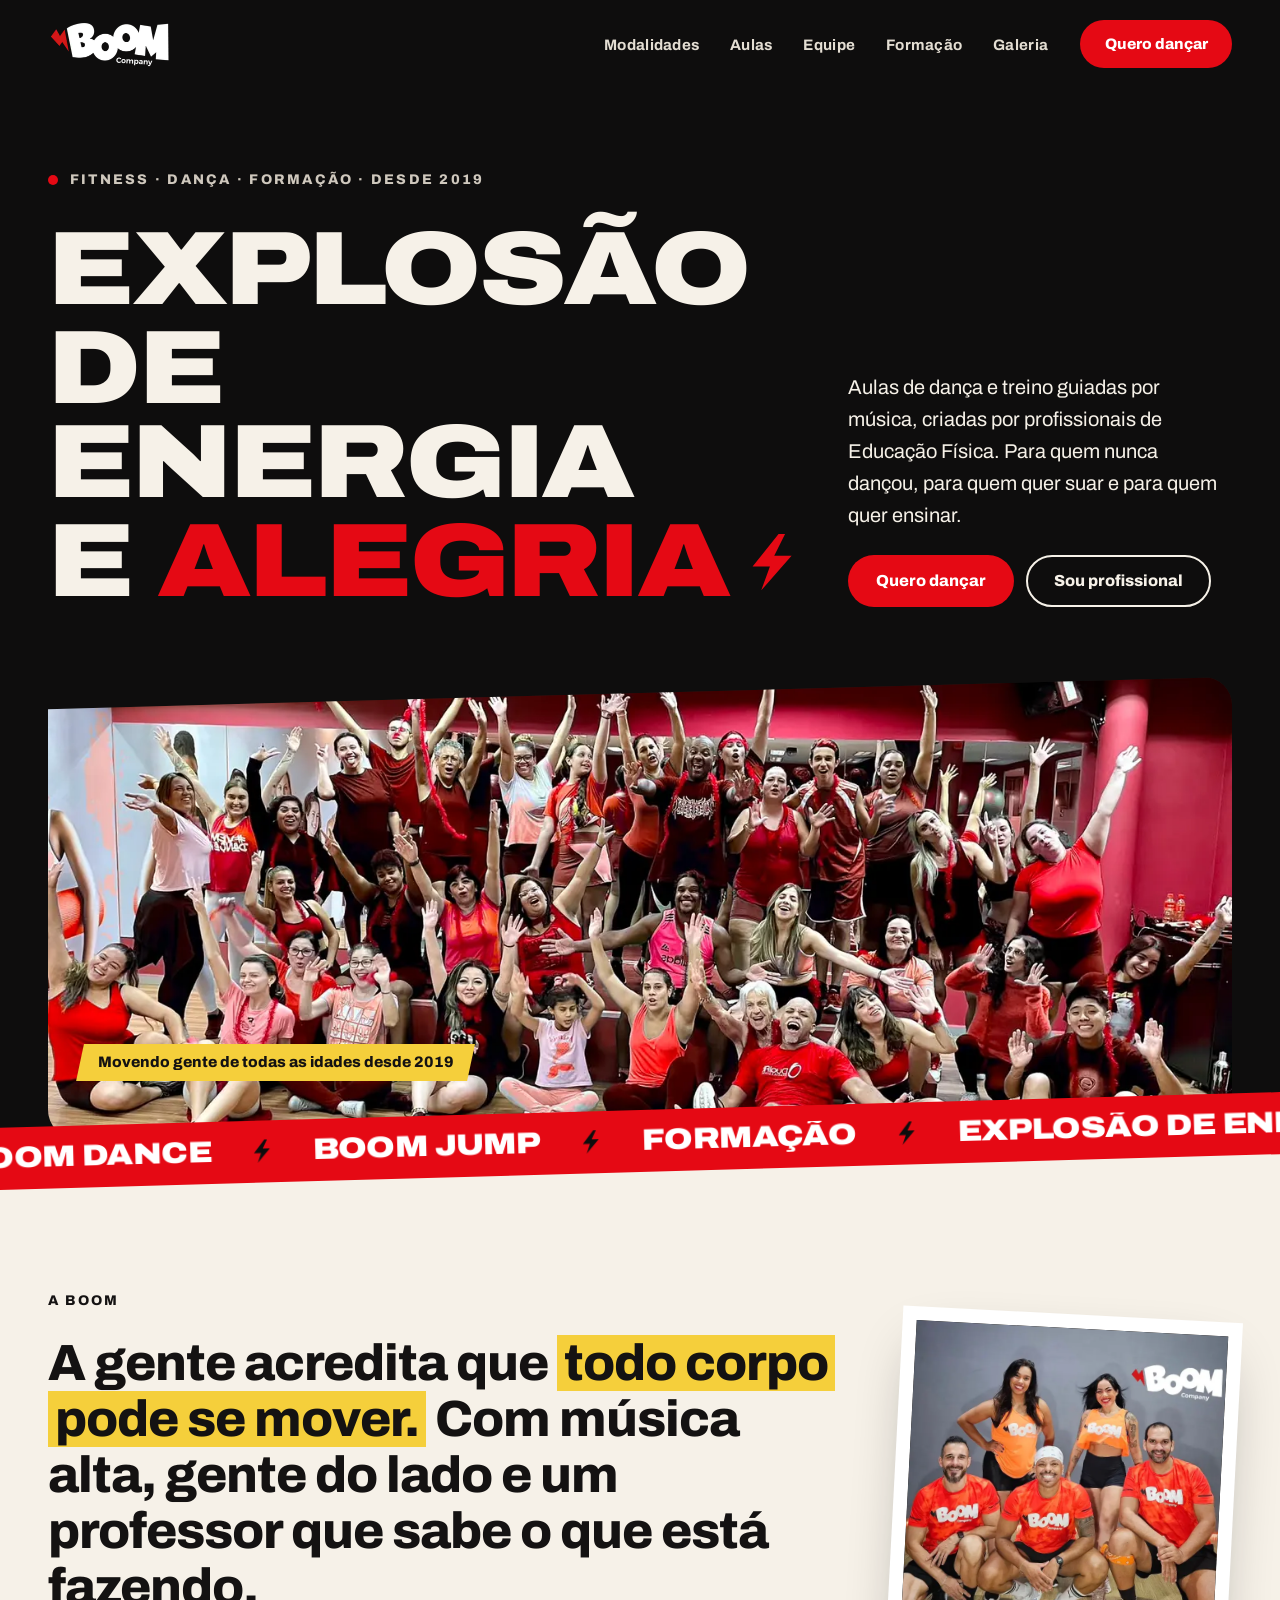
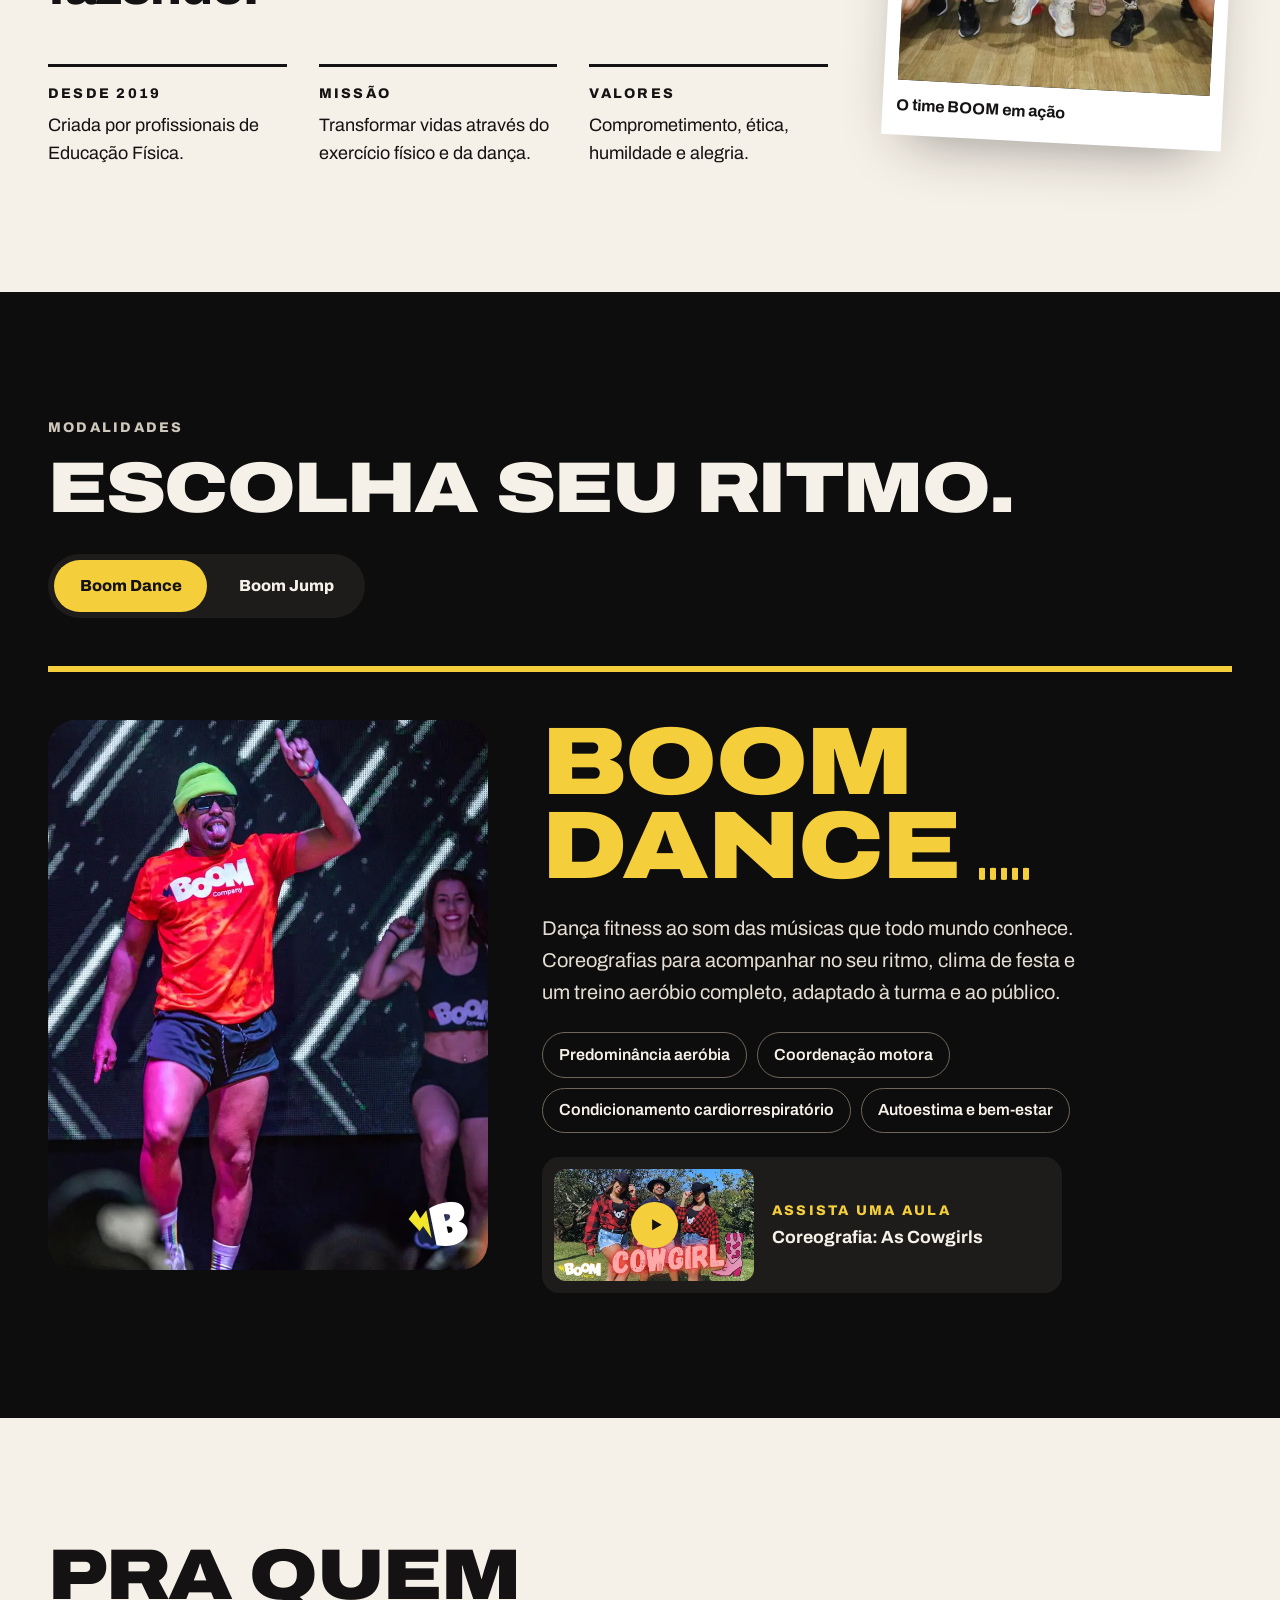
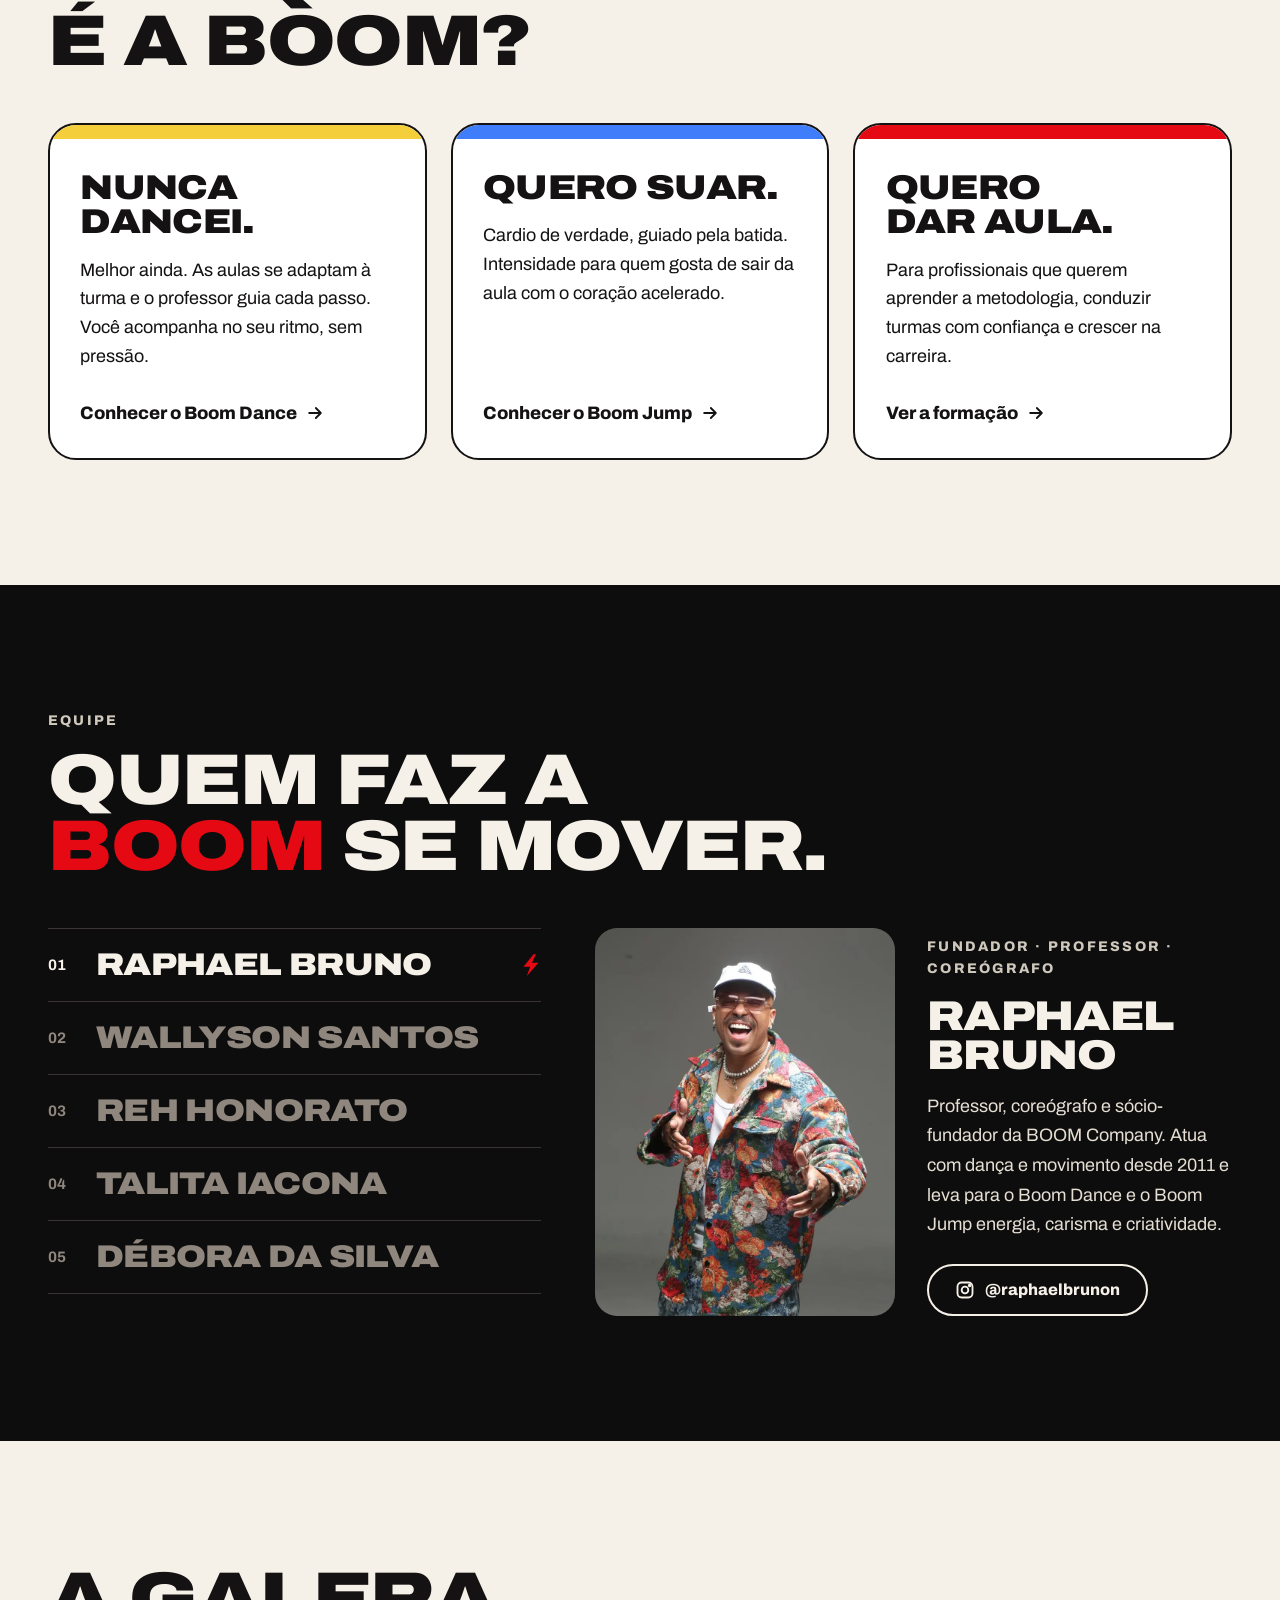
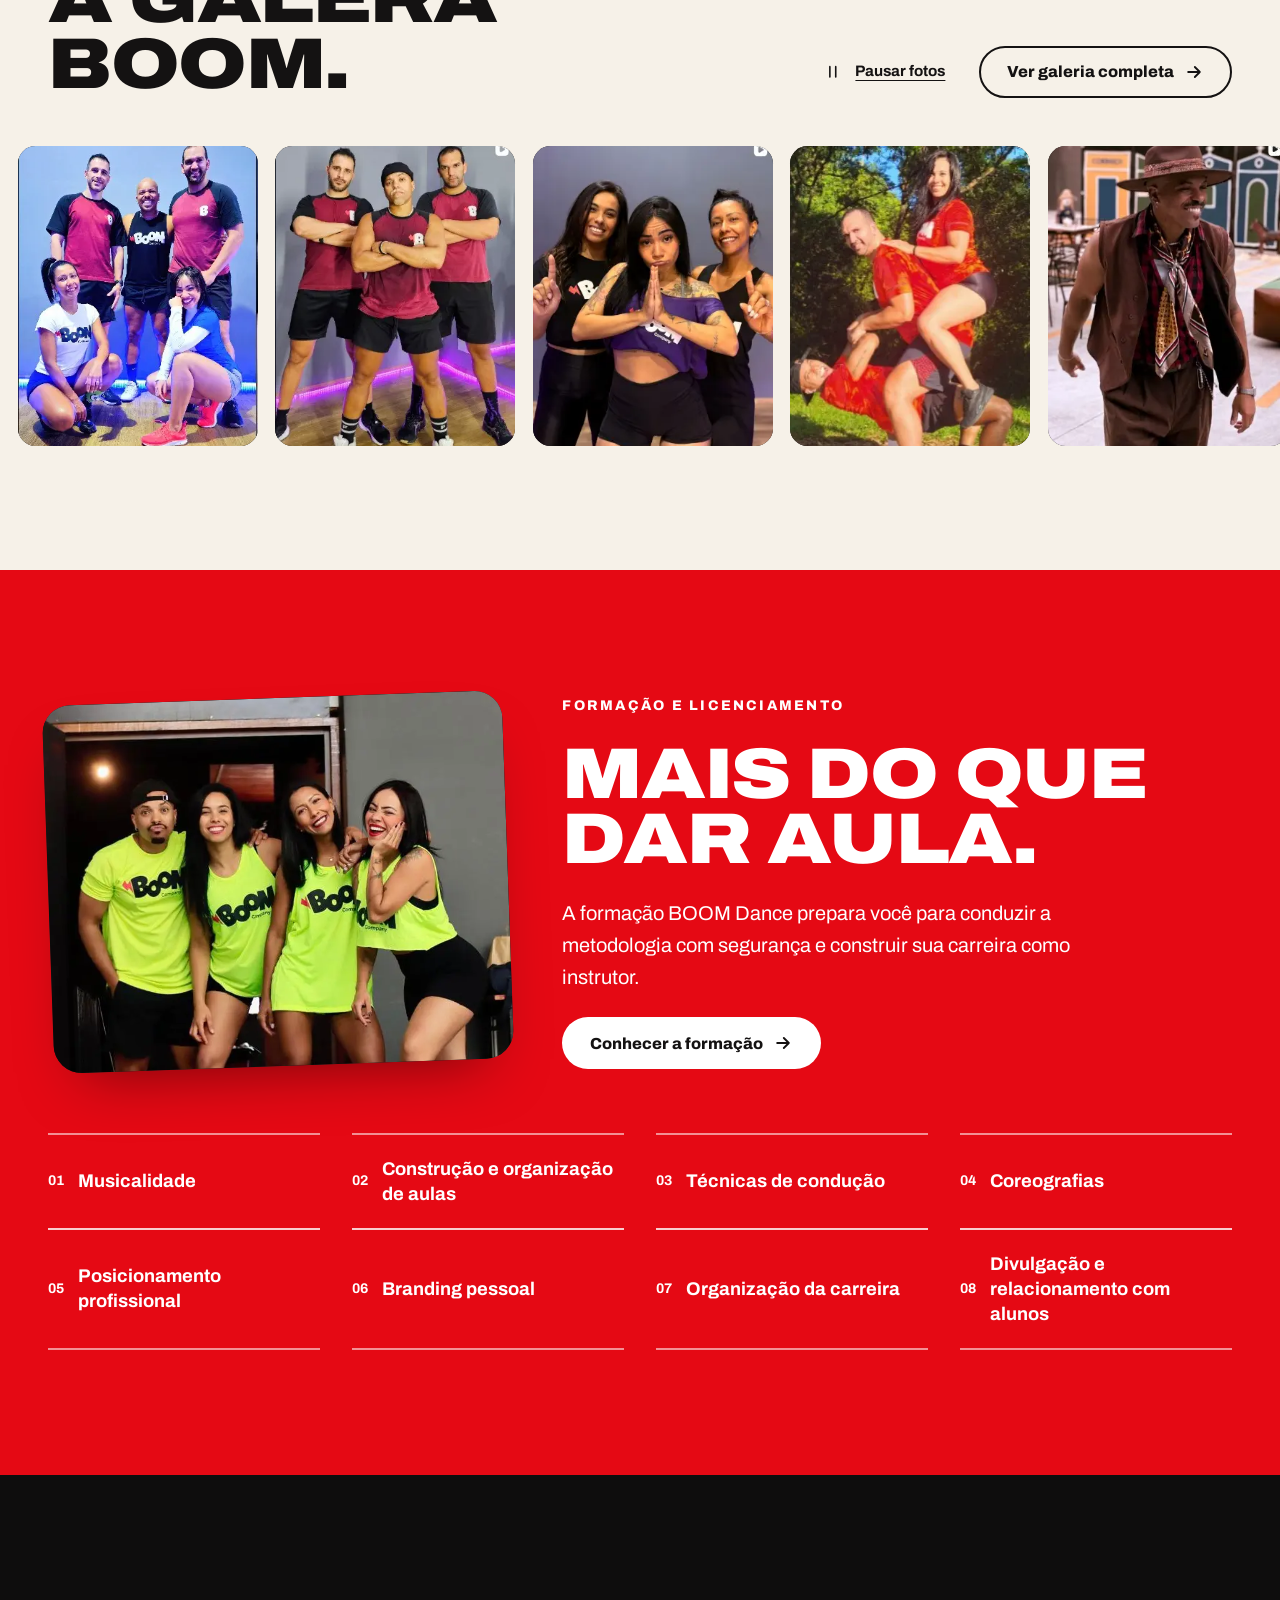
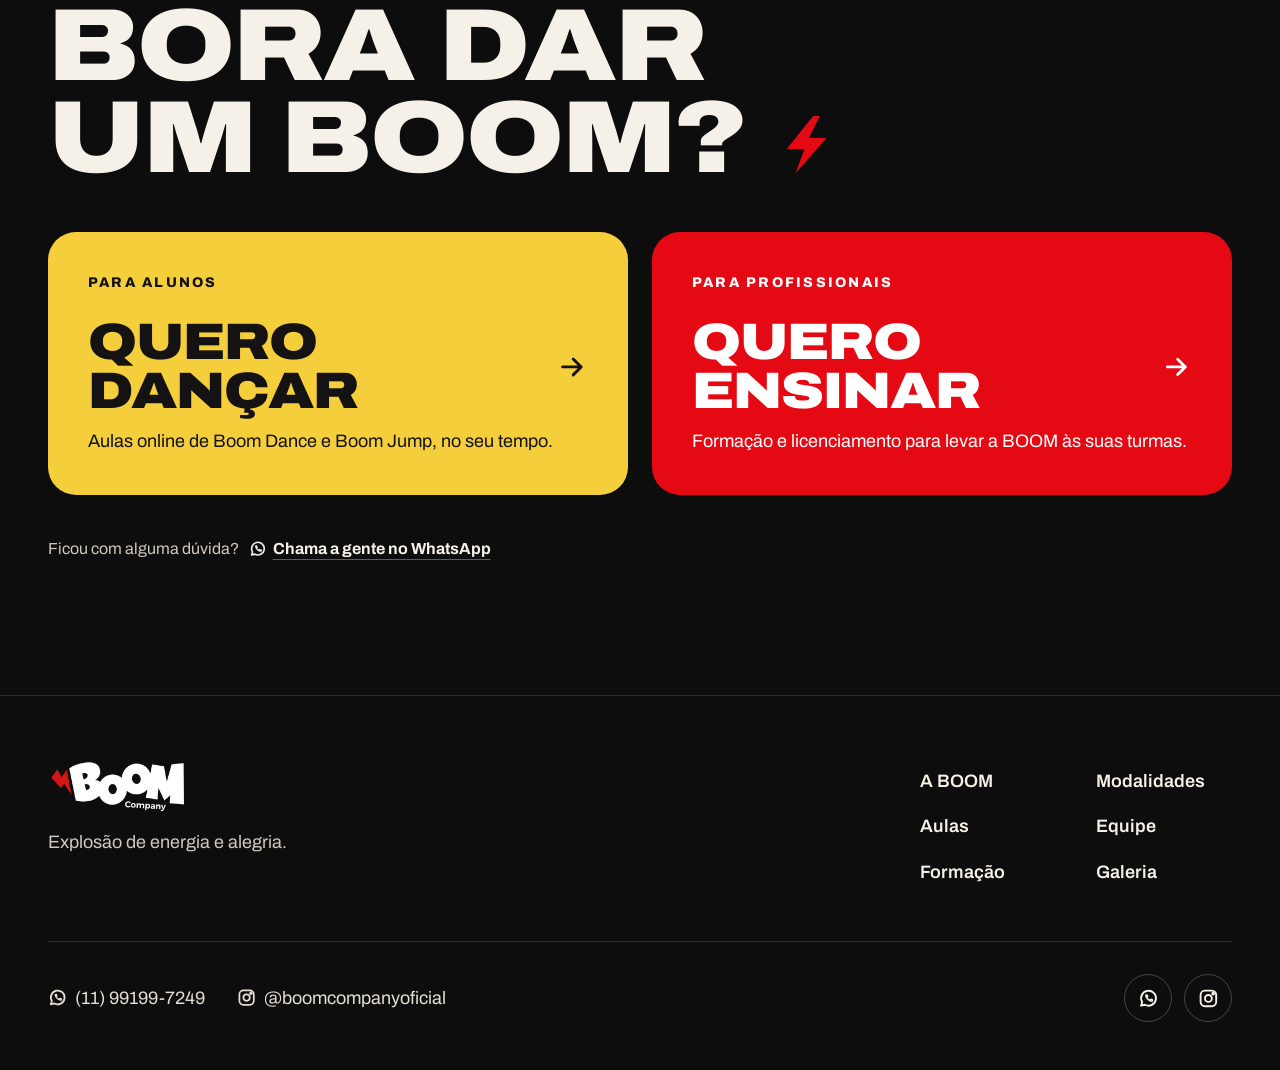
==== commit 502791b5: "Add files via upload" ====
--- a/index.html
+++ b/index.html
@@ -1,2 +1,2 @@
-<!DOCTYPE html><html lang="pt-BR"><head><meta charset="utf-8"><meta name="viewport" content="width=device-width, initial-scale=1"><title>BOOM Company · Explosão de energia e alegria</title><meta name="description" content="Dança fitness, treino guiado por música e formação de instrutores. Conheça o Boom Dance, o Boom Jump e a equipe da BOOM Company."><link rel="canonical" href="https://www.boomcompany.com.br/"><meta name="theme-color" content="#0e0d0d"><link rel="icon" type="image/png" href="./favicon.png"><link rel="apple-touch-icon" href="./apple-touch-icon.png"><meta property="og:type" content="website"><meta property="og:locale" content="pt_BR"><meta property="og:title" content="BOOM Company · Explosão de energia e alegria"><meta property="og:description" content="Dança fitness, treino guiado por música e formação de instrutores. Conheça o Boom Dance, o Boom Jump e a equipe da BOOM Company."><meta property="og:image" content="https://www.boomcompany.com.br/assets/turma-boom.ClU2mv6l_Z24RYbL.jpg"><script>document.documentElement.classList.add('js');</script><link rel="stylesheet" href="./assets/Bolt.Dx4ltLeK.css"><link rel="stylesheet" href="./assets/index.sN8ShWLk.css"><style>.doors__title[data-astro-cid-2fuijuco]{margin-bottom:var(--s-5);font-size:clamp(2.75rem,1.6rem + 6vw,7.25rem);line-height:.9}.doors__title[data-astro-cid-2fuijuco] .bolt{vertical-align:-.02em;margin-left:.1em;display:inline-block}.doors__grid[data-astro-cid-2fuijuco]{gap:var(--s-3);grid-template-columns:repeat(auto-fit,minmax(19rem,1fr));display:grid}.doors__door[data-astro-cid-2fuijuco]{border-radius:var(--radius-l);justify-content:space-between;gap:var(--s-3);flex-direction:column;min-height:15rem;padding:clamp(1.6rem,1rem + 2vw,2.5rem);display:flex}.doors__door--student[data-astro-cid-2fuijuco]{background:var(--yellow);color:var(--paper-ink)}.doors__door--pro[data-astro-cid-2fuijuco]{background:var(--red);color:var(--white)}.doors__door[data-astro-cid-2fuijuco] .eyebrow[data-astro-cid-2fuijuco]{color:inherit}.doors__name[data-astro-cid-2fuijuco]{align-items:center;gap:.3em;font-size:clamp(2.2rem,1.6rem + 2vw,3.5rem);line-height:.95;display:flex}.doors__name[data-astro-cid-2fuijuco] svg{width:.7em;height:.7em;transition:transform .3s var(--ease)}.doors__door[data-astro-cid-2fuijuco]:hover .doors__name[data-astro-cid-2fuijuco] svg{transform:translate(8px)}.doors__text[data-astro-cid-2fuijuco]{margin-top:.75rem;line-height:1.5;display:block}.doors__help[data-astro-cid-2fuijuco]{margin-top:var(--s-4);color:var(--text-soft);flex-wrap:wrap;align-items:center;gap:.5rem 1rem;font-size:1.1rem;display:flex}.doors__help[data-astro-cid-2fuijuco] a[data-astro-cid-2fuijuco]{min-height:3rem;color:var(--paper);border:1.5px solid #4a4542;border-radius:999px;align-items:center;gap:.55rem;padding:.6rem 1.2rem;font-weight:800;transition:background-color .25s,border-color .25s,color .25s;display:inline-flex}.doors__help[data-astro-cid-2fuijuco] a[data-astro-cid-2fuijuco]:hover{color:var(--paper-ink);background:#25d366;border-color:#25d366}.doors__help[data-astro-cid-2fuijuco] svg{width:1.3rem;height:1.3rem}.doors__phone[data-astro-cid-2fuijuco]{opacity:.8;font-weight:600}@media (width<=640px){.doors__phone[data-astro-cid-2fuijuco]{display:none}}
-</style></head><body><a class="skip-link" href="#conteudo">Pular para o conteúdo</a><header class="site-header" data-header data-astro-cid-nen7h5rs><div class="container site-header__row" data-astro-cid-nen7h5rs><a class="site-header__logo" href="./" aria-label="BOOM Company, página inicial" data-astro-cid-nen7h5rs><img src="./assets/boom-company.6eU--Zpo_ZqHAaw.webp" alt loading="eager" data-astro-cid-nen7h5rs="true" decoding="async" width="248" height="91"></a><nav class="site-nav" aria-label="Principal" data-astro-cid-nen7h5rs><ul data-astro-cid-nen7h5rs><li data-astro-cid-nen7h5rs><a href="./#ritmo" data-astro-cid-nen7h5rs>Modalidades</a></li><li data-astro-cid-nen7h5rs><a href="./aulas/" data-astro-cid-nen7h5rs>Aulas</a></li><li data-astro-cid-nen7h5rs><a href="./#equipe" data-astro-cid-nen7h5rs>Equipe</a></li><li data-astro-cid-nen7h5rs><a href="./formacao/" data-astro-cid-nen7h5rs>Formação</a></li><li data-astro-cid-nen7h5rs><a href="./galeria/" data-astro-cid-nen7h5rs>Galeria</a></li></ul></nav><a class="btn btn--red site-header__cta" href="./aulas/" data-astro-cid-nen7h5rs>Quero dançar</a><button class="site-header__menu" type="button" aria-expanded="false" aria-controls="mobile-menu" data-menu-open data-astro-cid-nen7h5rs><svg viewBox="0 0 24 24" aria-hidden="true" focusable="false" fill="none" stroke="currentColor" stroke-width="2.2" stroke-linecap="round" stroke-linejoin="round"><path d="M4 6h16M4 12h16M4 18h16"></path></svg><span class="visually-hidden" data-astro-cid-nen7h5rs>Abrir menu</span></button></div></header><div class="mobile-menu" id="mobile-menu" hidden data-menu role="dialog" aria-modal="true" aria-label="Menu" data-astro-cid-nen7h5rs><div class="container mobile-menu__top" data-astro-cid-nen7h5rs><a href="./" aria-label="BOOM Company, página inicial" data-astro-cid-nen7h5rs><img src="./assets/boom-company.6eU--Zpo_ZqHAaw.webp" alt data-astro-cid-nen7h5rs="true" loading="lazy" decoding="async" width="248" height="91"></a><button class="site-header__menu" type="button" data-menu-close data-astro-cid-nen7h5rs><svg viewBox="0 0 24 24" aria-hidden="true" focusable="false" fill="none" stroke="currentColor" stroke-width="2.2" stroke-linecap="round" stroke-linejoin="round"><path d="M6 6l12 12M18 6L6 18"></path></svg><span class="visually-hidden" data-astro-cid-nen7h5rs>Fechar menu</span></button></div><nav class="container mobile-menu__nav" aria-label="Menu" data-astro-cid-nen7h5rs><ul data-astro-cid-nen7h5rs><li data-astro-cid-nen7h5rs><a class="display" href="./#ritmo" data-menu-link data-astro-cid-nen7h5rs>Modalidades</a></li><li data-astro-cid-nen7h5rs><a class="display" href="./aulas/" data-menu-link data-astro-cid-nen7h5rs>Aulas</a></li><li data-astro-cid-nen7h5rs><a class="display" href="./#equipe" data-menu-link data-astro-cid-nen7h5rs>Equipe</a></li><li data-astro-cid-nen7h5rs><a class="display" href="./formacao/" data-menu-link data-astro-cid-nen7h5rs>Formação</a></li><li data-astro-cid-nen7h5rs><a class="display" href="./galeria/" data-menu-link data-astro-cid-nen7h5rs>Galeria</a></li></ul><div class="mobile-menu__ctas" data-astro-cid-nen7h5rs><a class="btn btn--red" href="./aulas/" data-menu-link data-astro-cid-nen7h5rs>Quero dançar</a><a class="btn btn--ghost" href="./formacao/" data-menu-link data-astro-cid-nen7h5rs>Sou profissional</a></div><div class="mobile-menu__contact" data-astro-cid-nen7h5rs><a class="mobile-menu__ig" href="https://wa.me/5511991997249?text=Ol%C3%A1%2C%20BOOM!%20Vim%20pelo%20site%20e%20quero%20saber%20mais." target="_blank" rel="noopener noreferrer" data-astro-cid-nen7h5rs><svg viewBox="0 0 24 24" aria-hidden="true" focusable="false" fill="none" stroke="currentColor" stroke-width="2.2" stroke-linecap="round" stroke-linejoin="round"><path d="M3.6 20.4l1.2-4.2A8.6 8.6 0 1 1 8 19.3z"></path><path d="M9 8.2c.2 2.6 2.2 5 4.9 5.9l1.1-1.2 1.9.9-.3 1.4c-3.5.3-7.3-3.3-7.6-6.8l1.4-.4.8 1.9-1 1" stroke-width="1.6"></path></svg> (11) 99199-7249</a><a class="mobile-menu__ig" href="https://www.instagram.com/boomcompanyoficial/" target="_blank" rel="noopener noreferrer" data-astro-cid-nen7h5rs><svg viewBox="0 0 24 24" aria-hidden="true" focusable="false" fill="none" stroke="currentColor" stroke-width="2.2" stroke-linecap="round" stroke-linejoin="round"><rect x="3" y="3" width="18" height="18" rx="5"></rect><circle cx="12" cy="12" r="4"></circle><circle cx="17.5" cy="6.5" r="1" fill="currentColor"></circle></svg> @boomcompanyoficial</a></div></nav></div><script type="module">var e=document.querySelector(`[data-header]`),t=document.querySelector(`[data-menu]`),n=document.querySelector(`[data-menu-open]`),r=document.querySelector(`[data-menu-close]`);if(e){let t=()=>e.classList.toggle(`is-scrolled`,window.scrollY>8);t(),window.addEventListener(`scroll`,t,{passive:!0})}if(t&&n&&r){let e=()=>{t.hidden=!1,n.setAttribute(`aria-expanded`,`true`),document.body.style.overflow=`hidden`,r.focus()},i=(e=!0)=>{t.hidden=!0,n.setAttribute(`aria-expanded`,`false`),document.body.style.overflow=``,e&&n.focus()};n.addEventListener(`click`,e),r.addEventListener(`click`,()=>i()),t.querySelectorAll(`[data-menu-link]`).forEach(e=>e.addEventListener(`click`,()=>i(!1))),document.addEventListener(`keydown`,e=>{e.key===`Escape`&&!t.hidden&&i()}),window.matchMedia(`(min-width: 961px)`).addEventListener(`change`,e=>{e.matches&&!t.hidden&&i(!1)})}</script><main id="conteudo" class="site-main"><section class="hero" aria-labelledby="hero-title" data-astro-cid-i3irphx7><div class="container" data-astro-cid-i3irphx7><p class="hero__kicker eyebrow" data-astro-cid-i3irphx7><span class="hero__dot pulse" aria-hidden="true" data-astro-cid-i3irphx7></span>Fitness · Dança · Formação · desde 2019</p><div class="hero__grid" data-astro-cid-i3irphx7><h1 id="hero-title" class="display h1 hero__title" data-astro-cid-i3irphx7><span class="rise-line hero__line-1" data-astro-cid-i3irphx7><span data-astro-cid-i3irphx7>Explosão</span></span><span class="rise-line" data-astro-cid-i3irphx7><span style="animation-delay:.12s" data-astro-cid-i3irphx7>de energia</span></span><span class="rise-line hero__line-3" data-astro-cid-i3irphx7><span style="animation-delay:.24s" data-astro-cid-i3irphx7>e <span class="accent-red" data-astro-cid-i3irphx7>alegria</span></span><svg class="bolt hero__bolt pulse" viewBox="0 0 24 26" aria-hidden="true" focusable="false"><polygon points="15,0 3,15 11,15 7,26 21,10 13,10 18,0"></polygon></svg></span></h1><div class="hero__side" data-reveal data-astro-cid-i3irphx7><p class="lead" data-astro-cid-i3irphx7>Aulas de dança e treino guiadas por música, criadas por profissionais de Educação Física. Para quem nunca dançou, para quem quer suar e para quem quer ensinar.</p><div class="hero__ctas" data-astro-cid-i3irphx7><a class="btn btn--red" href="./aulas/" data-astro-cid-i3irphx7>Quero dançar</a><a class="btn btn--ghost" href="./formacao/" data-astro-cid-i3irphx7>Sou profissional</a></div></div></div><figure class="hero__photo" data-reveal data-astro-cid-i3irphx7><div class="photo hero__photo-frame" data-astro-cid-i3irphx7><img src="./assets/turma-boom.ClU2mv6l_Z2dLTfz.webp" alt="Turma da BOOM de vermelho, com alunos de várias idades, comemorando depois de uma aula" loading="eager" fetchpriority="high" data-astro-cid-i3irphx7="true" decoding="async" width="1440" height="810"></div><figcaption class="skew-tag hero__tag" data-astro-cid-i3irphx7><span data-astro-cid-i3irphx7>Movendo gente de todas as idades desde 2019</span></figcaption></figure></div></section><div class="ribbon" aria-hidden="true" data-astro-cid-fj7wpmrj><div class="marquee" data-astro-cid-fj7wpmrj><div class="marquee__track ribbon__track" data-astro-cid-fj7wpmrj><span class="ribbon__item" data-astro-cid-fj7wpmrj><span class="display" data-astro-cid-fj7wpmrj>Boom Dance</span><svg class="bolt ribbon__bolt" viewBox="0 0 24 26" aria-hidden="true" focusable="false"><polygon points="15,0 3,15 11,15 7,26 21,10 13,10 18,0" style="fill:#0e0d0d"></polygon></svg></span><span class="ribbon__item" data-astro-cid-fj7wpmrj><span class="display" data-astro-cid-fj7wpmrj>Boom Jump</span><svg class="bolt ribbon__bolt" viewBox="0 0 24 26" aria-hidden="true" focusable="false"><polygon points="15,0 3,15 11,15 7,26 21,10 13,10 18,0" style="fill:#0e0d0d"></polygon></svg></span><span class="ribbon__item" data-astro-cid-fj7wpmrj><span class="display" data-astro-cid-fj7wpmrj>Formação</span><svg class="bolt ribbon__bolt" viewBox="0 0 24 26" aria-hidden="true" focusable="false"><polygon points="15,0 3,15 11,15 7,26 21,10 13,10 18,0" style="fill:#0e0d0d"></polygon></svg></span><span class="ribbon__item" data-astro-cid-fj7wpmrj><span class="display" data-astro-cid-fj7wpmrj>Explosão de energia e alegria</span><svg class="bolt ribbon__bolt" viewBox="0 0 24 26" aria-hidden="true" focusable="false"><polygon points="15,0 3,15 11,15 7,26 21,10 13,10 18,0" style="fill:#0e0d0d"></polygon></svg></span><span class="ribbon__item" data-astro-cid-fj7wpmrj><span class="display" data-astro-cid-fj7wpmrj>Boom Dance</span><svg class="bolt ribbon__bolt" viewBox="0 0 24 26" aria-hidden="true" focusable="false"><polygon points="15,0 3,15 11,15 7,26 21,10 13,10 18,0" style="fill:#0e0d0d"></polygon></svg></span><span class="ribbon__item" data-astro-cid-fj7wpmrj><span class="display" data-astro-cid-fj7wpmrj>Boom Jump</span><svg class="bolt ribbon__bolt" viewBox="0 0 24 26" aria-hidden="true" focusable="false"><polygon points="15,0 3,15 11,15 7,26 21,10 13,10 18,0" style="fill:#0e0d0d"></polygon></svg></span><span class="ribbon__item" data-astro-cid-fj7wpmrj><span class="display" data-astro-cid-fj7wpmrj>Formação</span><svg class="bolt ribbon__bolt" viewBox="0 0 24 26" aria-hidden="true" focusable="false"><polygon points="15,0 3,15 11,15 7,26 21,10 13,10 18,0" style="fill:#0e0d0d"></polygon></svg></span><span class="ribbon__item" data-astro-cid-fj7wpmrj><span class="display" data-astro-cid-fj7wpmrj>Explosão de energia e alegria</span><svg class="bolt ribbon__bolt" viewBox="0 0 24 26" aria-hidden="true" focusable="false"><polygon points="15,0 3,15 11,15 7,26 21,10 13,10 18,0" style="fill:#0e0d0d"></polygon></svg></span></div></div></div><section id="a-boom" class="section section--day about" aria-labelledby="about-title" data-astro-cid-j4y4sje3><div class="container about__grid" data-astro-cid-j4y4sje3><div class="about__text" data-astro-cid-j4y4sje3><p class="eyebrow" data-astro-cid-j4y4sje3>A BOOM</p><h2 id="about-title" class="about__statement" data-reveal data-astro-cid-j4y4sje3>A gente acredita que <span class="marker" data-astro-cid-j4y4sje3>todo corpo pode se mover.</span> Com música alta, gente do lado e um professor que sabe o que está fazendo.</h2><ul class="about__facts" data-astro-cid-j4y4sje3><li data-reveal="1" data-astro-cid-j4y4sje3><p class="eyebrow" data-astro-cid-j4y4sje3>Desde 2019</p><p data-astro-cid-j4y4sje3>Criada por profissionais de Educação Física.</p></li><li data-reveal="2" data-astro-cid-j4y4sje3><p class="eyebrow" data-astro-cid-j4y4sje3>Missão</p><p data-astro-cid-j4y4sje3>Transformar vidas através do exercício físico e da dança.</p></li><li data-reveal="3" data-astro-cid-j4y4sje3><p class="eyebrow" data-astro-cid-j4y4sje3>Valores</p><p data-astro-cid-j4y4sje3>Comprometimento, ética, humildade e alegria.</p></li></ul></div><figure class="about__polaroid lift" data-reveal="2" data-astro-cid-j4y4sje3><div class="photo about__photo" data-astro-cid-j4y4sje3><img src="./assets/galera-time-laranja.48sxBnAu_2c3oVb.webp" alt="Professores da BOOM de laranja posando juntos no estúdio" data-astro-cid-j4y4sje3="true" loading="lazy" decoding="async" width="800" height="796"></div><figcaption data-astro-cid-j4y4sje3>O time BOOM em ação</figcaption></figure></div></section><section id="ritmo" class="section section--stage rhythm" data-rhythm data-active="dance" aria-labelledby="rhythm-title" data-astro-cid-kbvfbk5u><div class="container" data-astro-cid-kbvfbk5u><div class="section-head" data-astro-cid-kbvfbk5u><div data-astro-cid-kbvfbk5u><p class="eyebrow" data-astro-cid-kbvfbk5u>Modalidades</p><h2 id="rhythm-title" class="display h2" data-astro-cid-kbvfbk5u>Escolha seu ritmo.</h2></div><div class="rhythm__switch" role="group" aria-label="Escolher modalidade" data-astro-cid-kbvfbk5u><button type="button" class="rhythm__btn rhythm__btn--dance" data-mod-btn="dance" aria-pressed="true" aria-controls="mod-dance" data-astro-cid-kbvfbk5u>Boom Dance</button><button type="button" class="rhythm__btn rhythm__btn--jump" data-mod-btn="jump" aria-pressed="false" aria-controls="mod-jump" data-astro-cid-kbvfbk5u>Boom Jump</button></div></div><article id="mod-dance" class="rhythm__panel rhythm__panel--dance" data-mod-panel="dance" aria-labelledby="mod-dance-title" data-astro-cid-kbvfbk5u><div class="rhythm__media" data-astro-cid-kbvfbk5u><div class="photo rhythm__photo" data-astro-cid-kbvfbk5u><img src="./assets/boom-dance-aula.CF1IL1_i_Z28Clp2.webp" alt="Professor da BOOM conduzindo uma aula de Boom Dance no palco" style="object-position:center 8%" data-astro-cid-kbvfbk5u="true" loading="lazy" decoding="async" width="800" height="1199"><img src="./assets/boom-dance.TJDoc48s_1alvTM.webp" alt data-astro-cid-kbvfbk5u="true" loading="lazy" decoding="async" width="128" height="116" class="rhythm__mark"></div></div><div class="rhythm__body" data-astro-cid-kbvfbk5u><div class="rhythm__title-row" data-astro-cid-kbvfbk5u><h3 id="mod-dance-title" class="display rhythm__title" data-astro-cid-kbvfbk5u>Boom<br data-astro-cid-kbvfbk5u>Dance</h3><span class="eq" aria-hidden="true" data-astro-cid-kbvfbk5u><i data-astro-cid-kbvfbk5u></i><i data-astro-cid-kbvfbk5u></i><i data-astro-cid-kbvfbk5u></i><i data-astro-cid-kbvfbk5u></i><i data-astro-cid-kbvfbk5u></i></span></div><p class="lead" data-astro-cid-kbvfbk5u>Dança fitness ao som das músicas que todo mundo conhece. Coreografias para acompanhar no seu ritmo, clima de festa e um treino aeróbio completo, adaptado à turma e ao público.</p><ul class="rhythm__traits" aria-label="Características do Boom Dance" data-astro-cid-kbvfbk5u><li data-astro-cid-kbvfbk5u>Predominância aeróbia</li><li data-astro-cid-kbvfbk5u>Coordenação motora</li><li data-astro-cid-kbvfbk5u>Condicionamento cardiorrespiratório</li><li data-astro-cid-kbvfbk5u>Autoestima e bem-estar</li></ul><a class="rhythm__video lift" href="https://youtu.be/KM42j9D1Sxs" target="_blank" rel="noopener noreferrer" data-astro-cid-kbvfbk5u><span class="photo rhythm__thumb" data-astro-cid-kbvfbk5u><img src="./assets/video-as-cowgirls.C5T_HRWk_Z2c2oBQ.webp" alt data-astro-cid-kbvfbk5u="true" loading="lazy" decoding="async" width="720" height="404"><span class="rhythm__play" data-astro-cid-kbvfbk5u><svg viewBox="0 0 24 24" aria-hidden="true" focusable="false" fill="none" stroke="currentColor" stroke-width="2.2" stroke-linecap="round" stroke-linejoin="round"><polygon points="7,4.5 20,12 7,19.5" fill="currentColor" stroke="none"></polygon></svg></span></span><span class="rhythm__video-text" data-astro-cid-kbvfbk5u><span class="eyebrow" data-astro-cid-kbvfbk5u>Assista uma aula</span><span class="rhythm__video-title" data-astro-cid-kbvfbk5u>Coreografia: As Cowgirls</span><span class="visually-hidden" data-astro-cid-kbvfbk5u>(abre o YouTube em nova aba)</span></span></a></div></article><article id="mod-jump" class="rhythm__panel rhythm__panel--jump" data-mod-panel="jump" aria-labelledby="mod-jump-title" data-astro-cid-kbvfbk5u><div class="rhythm__media" data-astro-cid-kbvfbk5u><div class="photo rhythm__photo" data-astro-cid-kbvfbk5u><img src="./assets/boom-jump-salto.9dDvzlHa_1533J.webp" alt="Professor da BOOM saltando com os braços abertos durante o Boom Jump" style="object-position:center" data-astro-cid-kbvfbk5u="true" loading="lazy" decoding="async" width="674" height="674"><img src="./assets/boom-jump.CGKM-G5W_V6bmO.webp" alt data-astro-cid-kbvfbk5u="true" loading="lazy" decoding="async" width="128" height="116" class="rhythm__mark"></div></div><div class="rhythm__body" data-astro-cid-kbvfbk5u><div class="rhythm__title-row" data-astro-cid-kbvfbk5u><h3 id="mod-jump-title" class="display rhythm__title" data-astro-cid-kbvfbk5u>Boom<br data-astro-cid-kbvfbk5u>Jump</h3><span class="eq eq--fast" aria-hidden="true" data-astro-cid-kbvfbk5u><i data-astro-cid-kbvfbk5u></i><i data-astro-cid-kbvfbk5u></i><i data-astro-cid-kbvfbk5u></i><i data-astro-cid-kbvfbk5u></i><i data-astro-cid-kbvfbk5u></i></span></div><p class="lead" data-astro-cid-kbvfbk5u>Treino cardiovascular guiado pela música. Intensidade, ritmo e potência em uma aula que acelera o coração do primeiro ao último bloco.</p><ul class="rhythm__traits" aria-label="Características do Boom Jump" data-astro-cid-kbvfbk5u><li data-astro-cid-kbvfbk5u>Cardio de alta intensidade</li><li data-astro-cid-kbvfbk5u>Guiado por música</li><li data-astro-cid-kbvfbk5u>Ritmo e potência</li></ul><a class="rhythm__video lift" href="https://youtu.be/4X6XQB9b3ho" target="_blank" rel="noopener noreferrer" data-astro-cid-kbvfbk5u><span class="photo rhythm__thumb" data-astro-cid-kbvfbk5u><img src="./assets/video-aula-jump.jo2t7IbS_ZWAXMs.webp" alt data-astro-cid-kbvfbk5u="true" loading="lazy" decoding="async" width="777" height="438"><span class="rhythm__play" data-astro-cid-kbvfbk5u><svg viewBox="0 0 24 24" aria-hidden="true" focusable="false" fill="none" stroke="currentColor" stroke-width="2.2" stroke-linecap="round" stroke-linejoin="round"><polygon points="7,4.5 20,12 7,19.5" fill="currentColor" stroke="none"></polygon></svg></span></span><span class="rhythm__video-text" data-astro-cid-kbvfbk5u><span class="eyebrow" data-astro-cid-kbvfbk5u>Assista uma aula</span><span class="rhythm__video-title" data-astro-cid-kbvfbk5u>Aula completa de Boom Jump</span><span class="visually-hidden" data-astro-cid-kbvfbk5u>(abre o YouTube em nova aba)</span></span></a></div></article></div></section><script type="module">document.querySelectorAll(`[data-rhythm]`).forEach(e=>{let t=e.querySelectorAll(`[data-mod-btn]`),n=e.querySelectorAll(`[data-mod-panel]`),r=(r,i)=>{e.dataset.active=r,t.forEach(e=>e.setAttribute(`aria-pressed`,String(e.dataset.modBtn===r))),n.forEach(e=>{let t=e.dataset.modPanel===r;e.hidden=!t,e.classList.toggle(`is-entering`,t&&i)})};t.forEach(e=>e.addEventListener(`click`,()=>r(e.dataset.modBtn,!0)));let i=t=>{let n=location.hash.match(/^#boom-(dance|jump)$/);return n?(r(n[1],t),e.scrollIntoView({behavior:t?`smooth`:`auto`,block:`start`}),!0):!1};i(!1)||r(e.dataset.active||`dance`,!1),window.addEventListener(`hashchange`,()=>i(!0)),document.querySelectorAll(`a[href*="#boom-"]`).forEach(e=>e.addEventListener(`click`,()=>{e.hash===location.hash&&e.pathname===location.pathname&&setTimeout(()=>i(!0),0)}))});</script><section id="pra-quem" class="section section--day paths" aria-labelledby="pra-quem-title" data-astro-cid-p7nc7swl><div class="container" data-astro-cid-p7nc7swl><h2 id="pra-quem-title" class="display h2 paths__title" data-astro-cid-p7nc7swl>Pra quem é a BOOM?</h2><ul class="paths__grid" data-astro-cid-p7nc7swl><li data-reveal="1" data-astro-cid-p7nc7swl><a class="paths__card lift" href="./#boom-dance" style="--path:var(--yellow)" data-astro-cid-p7nc7swl><span class="paths__band" aria-hidden="true" data-astro-cid-p7nc7swl></span><span class="paths__inner" data-astro-cid-p7nc7swl><span class="display paths__name" data-astro-cid-p7nc7swl>Nunca dancei.</span><span class="paths__text" data-astro-cid-p7nc7swl>Melhor ainda. As aulas se adaptam à turma e o professor guia cada passo. Você acompanha no seu ritmo, sem pressão.</span><span class="paths__cta" data-astro-cid-p7nc7swl>Conhecer o Boom Dance <svg viewBox="0 0 24 24" aria-hidden="true" focusable="false" fill="none" stroke="currentColor" stroke-width="2.2" stroke-linecap="round" stroke-linejoin="round"><path d="M5 12h14M13 6l6 6-6 6"></path></svg></span></span></a></li><li data-reveal="2" data-astro-cid-p7nc7swl><a class="paths__card lift" href="./#boom-jump" style="--path:var(--blue)" data-astro-cid-p7nc7swl><span class="paths__band" aria-hidden="true" data-astro-cid-p7nc7swl></span><span class="paths__inner" data-astro-cid-p7nc7swl><span class="display paths__name" data-astro-cid-p7nc7swl>Quero suar.</span><span class="paths__text" data-astro-cid-p7nc7swl>Cardio de verdade, guiado pela batida. Intensidade para quem gosta de sair da aula com o coração acelerado.</span><span class="paths__cta" data-astro-cid-p7nc7swl>Conhecer o Boom Jump <svg viewBox="0 0 24 24" aria-hidden="true" focusable="false" fill="none" stroke="currentColor" stroke-width="2.2" stroke-linecap="round" stroke-linejoin="round"><path d="M5 12h14M13 6l6 6-6 6"></path></svg></span></span></a></li><li data-reveal="3" data-astro-cid-p7nc7swl><a class="paths__card lift" href="./formacao/" style="--path:var(--red)" data-astro-cid-p7nc7swl><span class="paths__band" aria-hidden="true" data-astro-cid-p7nc7swl></span><span class="paths__inner" data-astro-cid-p7nc7swl><span class="display paths__name" data-astro-cid-p7nc7swl>Quero dar aula.</span><span class="paths__text" data-astro-cid-p7nc7swl>Para profissionais que querem aprender a metodologia, conduzir turmas com confiança e crescer na carreira.</span><span class="paths__cta" data-astro-cid-p7nc7swl>Ver a formação <svg viewBox="0 0 24 24" aria-hidden="true" focusable="false" fill="none" stroke="currentColor" stroke-width="2.2" stroke-linecap="round" stroke-linejoin="round"><path d="M5 12h14M13 6l6 6-6 6"></path></svg></span></span></a></li></ul></div></section><section id="equipe" class="section section--stage team" data-team aria-labelledby="team-title" data-astro-cid-f7yjqeho><div class="container" data-astro-cid-f7yjqeho><p class="eyebrow team__eyebrow" data-astro-cid-f7yjqeho>Equipe</p><h2 id="team-title" class="display h2 team__title" data-astro-cid-f7yjqeho>Quem faz a <span class="accent-red" data-astro-cid-f7yjqeho>BOOM</span> se mover.</h2><div class="team__layout" data-astro-cid-f7yjqeho><ul class="team__list" role="list" aria-label="Escolha um professor" data-astro-cid-f7yjqeho><li data-astro-cid-f7yjqeho><button type="button" class="team__pick" data-person-btn="0" aria-pressed="true" aria-controls="pessoa-0" data-astro-cid-f7yjqeho><span class="team__num" aria-hidden="true" data-astro-cid-f7yjqeho>01</span><span class="photo team__avatar" aria-hidden="true" data-astro-cid-f7yjqeho><img src="./assets/equipe-raphael-bruno.CLdvFxzl_Z16vdXA.webp" alt style="object-position:center 18%" data-astro-cid-f7yjqeho="true" loading="lazy" decoding="async" width="800" height="1200"></span><span class="display team__name team__name--full" data-astro-cid-f7yjqeho>Raphael Bruno</span><span class="team__name--short" data-astro-cid-f7yjqeho>Raphael</span><svg class="bolt team__bolt" viewBox="0 0 24 26" aria-hidden="true" focusable="false"><polygon points="15,0 3,15 11,15 7,26 21,10 13,10 18,0"></polygon></svg></button></li><li data-astro-cid-f7yjqeho><button type="button" class="team__pick" data-person-btn="1" aria-pressed="false" aria-controls="pessoa-1" data-astro-cid-f7yjqeho><span class="team__num" aria-hidden="true" data-astro-cid-f7yjqeho>02</span><span class="photo team__avatar" aria-hidden="true" data-astro-cid-f7yjqeho><img src="./assets/equipe-wallyson-santos.DUKy1XyT_ZWg4th.webp" alt style="object-position:center top" data-astro-cid-f7yjqeho="true" loading="lazy" decoding="async" width="720" height="1279"></span><span class="display team__name team__name--full" data-astro-cid-f7yjqeho>Wallyson Santos</span><span class="team__name--short" data-astro-cid-f7yjqeho>Wallyson</span><svg class="bolt team__bolt" viewBox="0 0 24 26" aria-hidden="true" focusable="false"><polygon points="15,0 3,15 11,15 7,26 21,10 13,10 18,0"></polygon></svg></button></li><li data-astro-cid-f7yjqeho><button type="button" class="team__pick" data-person-btn="2" aria-pressed="false" aria-controls="pessoa-2" data-astro-cid-f7yjqeho><span class="team__num" aria-hidden="true" data-astro-cid-f7yjqeho>03</span><span class="photo team__avatar" aria-hidden="true" data-astro-cid-f7yjqeho><img src="./assets/equipe-reh-honorato.Bcu8e3pp_XUEkB.webp" alt style="object-position:center 26%" data-astro-cid-f7yjqeho="true" loading="lazy" decoding="async" width="800" height="1422"></span><span class="display team__name team__name--full" data-astro-cid-f7yjqeho>Reh Honorato</span><span class="team__name--short" data-astro-cid-f7yjqeho>Reh</span><svg class="bolt team__bolt" viewBox="0 0 24 26" aria-hidden="true" focusable="false"><polygon points="15,0 3,15 11,15 7,26 21,10 13,10 18,0"></polygon></svg></button></li><li data-astro-cid-f7yjqeho><button type="button" class="team__pick" data-person-btn="3" aria-pressed="false" aria-controls="pessoa-3" data-astro-cid-f7yjqeho><span class="team__num" aria-hidden="true" data-astro-cid-f7yjqeho>04</span><span class="photo team__avatar" aria-hidden="true" data-astro-cid-f7yjqeho><img src="./assets/equipe-talita-iacona.9rsWaYHq_CRVLI.webp" alt style="object-position:center top" data-astro-cid-f7yjqeho="true" loading="lazy" decoding="async" width="800" height="1422"></span><span class="display team__name team__name--full" data-astro-cid-f7yjqeho>Talita Iacona</span><span class="team__name--short" data-astro-cid-f7yjqeho>Talita</span><svg class="bolt team__bolt" viewBox="0 0 24 26" aria-hidden="true" focusable="false"><polygon points="15,0 3,15 11,15 7,26 21,10 13,10 18,0"></polygon></svg></button></li><li data-astro-cid-f7yjqeho><button type="button" class="team__pick" data-person-btn="4" aria-pressed="false" aria-controls="pessoa-4" data-astro-cid-f7yjqeho><span class="team__num" aria-hidden="true" data-astro-cid-f7yjqeho>05</span><span class="photo team__avatar" aria-hidden="true" data-astro-cid-f7yjqeho><img src="./assets/equipe-debora-silva.CJ4_AtGB_Z27djQJ.webp" alt style="object-position:center 16%" data-astro-cid-f7yjqeho="true" loading="lazy" decoding="async" width="800" height="1067"></span><span class="display team__name team__name--full" data-astro-cid-f7yjqeho>Débora da Silva</span><span class="team__name--short" data-astro-cid-f7yjqeho>Débora</span><svg class="bolt team__bolt" viewBox="0 0 24 26" aria-hidden="true" focusable="false"><polygon points="15,0 3,15 11,15 7,26 21,10 13,10 18,0"></polygon></svg></button></li></ul><div class="team__stage" data-astro-cid-f7yjqeho><article id="pessoa-0" class="team__card" data-person-panel="0" aria-labelledby="pessoa-0-nome" data-astro-cid-f7yjqeho><div class="photo team__photo" data-astro-cid-f7yjqeho><img src="./assets/equipe-raphael-bruno.CLdvFxzl_Z16vdXA.webp" alt="Raphael Bruno sorrindo, com camisa florida e boné branco" style="object-position:center 18%" data-astro-cid-f7yjqeho="true" loading="lazy" decoding="async" width="800" height="1200"></div><div class="team__info" data-astro-cid-f7yjqeho><p class="eyebrow" data-astro-cid-f7yjqeho>Fundador · Professor · Coreógrafo</p><h3 id="pessoa-0-nome" class="display team__card-name" data-astro-cid-f7yjqeho>Raphael Bruno</h3><p class="team__bio" data-astro-cid-f7yjqeho>Professor, coreógrafo e sócio-fundador da BOOM Company. Atua com dança e movimento desde 2011 e leva para o Boom Dance e o Boom Jump energia, carisma e criatividade.</p><a class="btn btn--ghost team__ig" href="https://www.instagram.com/raphaelbrunon/" target="_blank" rel="noopener noreferrer" data-astro-cid-f7yjqeho><svg viewBox="0 0 24 24" aria-hidden="true" focusable="false" fill="none" stroke="currentColor" stroke-width="2.2" stroke-linecap="round" stroke-linejoin="round"><rect x="3" y="3" width="18" height="18" rx="5"></rect><circle cx="12" cy="12" r="4"></circle><circle cx="17.5" cy="6.5" r="1" fill="currentColor"></circle></svg> @raphaelbrunon<span class="visually-hidden" data-astro-cid-f7yjqeho>(Instagram, abre em nova aba)</span></a></div></article><article id="pessoa-1" class="team__card" data-person-panel="1" aria-labelledby="pessoa-1-nome" data-astro-cid-f7yjqeho><div class="photo team__photo" data-astro-cid-f7yjqeho><img src="./assets/equipe-wallyson-santos.DUKy1XyT_ZWg4th.webp" alt="Wallyson Santos de braços cruzados, com regata azul da BOOM" style="object-position:center top" data-astro-cid-f7yjqeho="true" loading="lazy" decoding="async" width="720" height="1279"></div><div class="team__info" data-astro-cid-f7yjqeho><p class="eyebrow" data-astro-cid-f7yjqeho>CEO · Coreógrafo</p><h3 id="pessoa-1-nome" class="display team__card-name" data-astro-cid-f7yjqeho>Wallyson Santos</h3><p class="team__bio" data-astro-cid-f7yjqeho>Profissional de Educação Física desde 2011, especialista em aulas fitness. Passou por grandes eventos do segmento, como Fitness Brasil e ENAFs.</p><a class="btn btn--ghost team__ig" href="https://www.instagram.com/wallysonsantoss/" target="_blank" rel="noopener noreferrer" data-astro-cid-f7yjqeho><svg viewBox="0 0 24 24" aria-hidden="true" focusable="false" fill="none" stroke="currentColor" stroke-width="2.2" stroke-linecap="round" stroke-linejoin="round"><rect x="3" y="3" width="18" height="18" rx="5"></rect><circle cx="12" cy="12" r="4"></circle><circle cx="17.5" cy="6.5" r="1" fill="currentColor"></circle></svg> @wallysonsantoss<span class="visually-hidden" data-astro-cid-f7yjqeho>(Instagram, abre em nova aba)</span></a></div></article><article id="pessoa-2" class="team__card" data-person-panel="2" aria-labelledby="pessoa-2-nome" data-astro-cid-f7yjqeho><div class="photo team__photo" data-astro-cid-f7yjqeho><img src="./assets/equipe-reh-honorato.Bcu8e3pp_XUEkB.webp" alt="Reh Honorato em foto de estúdio" style="object-position:center 26%" data-astro-cid-f7yjqeho="true" loading="lazy" decoding="async" width="800" height="1422"></div><div class="team__info" data-astro-cid-f7yjqeho><p class="eyebrow" data-astro-cid-f7yjqeho>Professora · Coreógrafa</p><h3 id="pessoa-2-nome" class="display team__card-name" data-astro-cid-f7yjqeho>Reh Honorato</h3><p class="team__bio" data-astro-cid-f7yjqeho>Profissional de Educação Física (UNIP, 2019), pós-graduada em Fisiologia do Exercício (UNIGUAÇU, 2023). Personal trainer e coreógrafa da BOOM.</p><a class="btn btn--ghost team__ig" href="https://www.instagram.com/rehhonorato/" target="_blank" rel="noopener noreferrer" data-astro-cid-f7yjqeho><svg viewBox="0 0 24 24" aria-hidden="true" focusable="false" fill="none" stroke="currentColor" stroke-width="2.2" stroke-linecap="round" stroke-linejoin="round"><rect x="3" y="3" width="18" height="18" rx="5"></rect><circle cx="12" cy="12" r="4"></circle><circle cx="17.5" cy="6.5" r="1" fill="currentColor"></circle></svg> @rehhonorato<span class="visually-hidden" data-astro-cid-f7yjqeho>(Instagram, abre em nova aba)</span></a></div></article><article id="pessoa-3" class="team__card" data-person-panel="3" aria-labelledby="pessoa-3-nome" data-astro-cid-f7yjqeho><div class="photo team__photo" data-astro-cid-f7yjqeho><img src="./assets/equipe-talita-iacona.9rsWaYHq_CRVLI.webp" alt="Talita Iacona sorrindo e apontando para a câmera, com regata azul da BOOM" style="object-position:center top" data-astro-cid-f7yjqeho="true" loading="lazy" decoding="async" width="800" height="1422"></div><div class="team__info" data-astro-cid-f7yjqeho><p class="eyebrow" data-astro-cid-f7yjqeho>Professora · Coreógrafa</p><h3 id="pessoa-3-nome" class="display team__card-name" data-astro-cid-f7yjqeho>Talita Iacona</h3><p class="team__bio" data-astro-cid-f7yjqeho>Faz parte do time de professores da BOOM, criando experiências que unem movimento, energia e conexão em cada aula.</p><a class="btn btn--ghost team__ig" href="https://www.instagram.com/talitaiacona/" target="_blank" rel="noopener noreferrer" data-astro-cid-f7yjqeho><svg viewBox="0 0 24 24" aria-hidden="true" focusable="false" fill="none" stroke="currentColor" stroke-width="2.2" stroke-linecap="round" stroke-linejoin="round"><rect x="3" y="3" width="18" height="18" rx="5"></rect><circle cx="12" cy="12" r="4"></circle><circle cx="17.5" cy="6.5" r="1" fill="currentColor"></circle></svg> @talitaiacona<span class="visually-hidden" data-astro-cid-f7yjqeho>(Instagram, abre em nova aba)</span></a></div></article><article id="pessoa-4" class="team__card" data-person-panel="4" aria-labelledby="pessoa-4-nome" data-astro-cid-f7yjqeho><div class="photo team__photo" data-astro-cid-f7yjqeho><img src="./assets/equipe-debora-silva.CJ4_AtGB_Z27djQJ.webp" alt="Débora da Silva em foto de estúdio com top da BOOM" style="object-position:center 16%" data-astro-cid-f7yjqeho="true" loading="lazy" decoding="async" width="800" height="1067"></div><div class="team__info" data-astro-cid-f7yjqeho><p class="eyebrow" data-astro-cid-f7yjqeho>Professora · Coreógrafa</p><h3 id="pessoa-4-nome" class="display team__card-name" data-astro-cid-f7yjqeho>Débora da Silva</h3><p class="team__bio" data-astro-cid-f7yjqeho>Profissional de Educação Física formada pela Anhanguera em 2015, atua na área desde 2012. Especialista em aulas fitness, já ministrou aula na IHRSA.</p><a class="btn btn--ghost team__ig" href="https://www.instagram.com/deborasilvaprof/" target="_blank" rel="noopener noreferrer" data-astro-cid-f7yjqeho><svg viewBox="0 0 24 24" aria-hidden="true" focusable="false" fill="none" stroke="currentColor" stroke-width="2.2" stroke-linecap="round" stroke-linejoin="round"><rect x="3" y="3" width="18" height="18" rx="5"></rect><circle cx="12" cy="12" r="4"></circle><circle cx="17.5" cy="6.5" r="1" fill="currentColor"></circle></svg> @deborasilvaprof<span class="visually-hidden" data-astro-cid-f7yjqeho>(Instagram, abre em nova aba)</span></a></div></article></div></div></div></section><script type="module">document.querySelectorAll(`[data-team]`).forEach(e=>{let t=e.querySelectorAll(`[data-person-btn]`),n=e.querySelectorAll(`[data-person-panel]`),r=(e,r)=>{t.forEach(t=>t.setAttribute(`aria-pressed`,String(t.dataset.personBtn===e))),n.forEach(t=>{let n=t.dataset.personPanel===e;t.hidden=!n,t.classList.toggle(`is-entering`,n&&r)})};t.forEach(e=>e.addEventListener(`click`,()=>r(e.dataset.personBtn,!0))),r(`0`,!1)});</script><section id="galera" class="section section--day strip" data-strip aria-labelledby="strip-title" data-astro-cid-spkgfg57><div class="container section-head" data-astro-cid-spkgfg57><h2 id="strip-title" class="display h2" data-astro-cid-spkgfg57>A galera BOOM.</h2><div class="strip__actions" data-astro-cid-spkgfg57><button type="button" class="strip__pause" data-strip-toggle aria-pressed="false" data-astro-cid-spkgfg57><span class="strip__icon strip__icon--pause" data-astro-cid-spkgfg57><svg viewBox="0 0 24 24" aria-hidden="true" focusable="false" fill="none" stroke="currentColor" stroke-width="2.2" stroke-linecap="round" stroke-linejoin="round"><path d="M8 5v14"></path><path d="M16 5v14"></path></svg></span><span class="strip__icon strip__icon--play" data-astro-cid-spkgfg57><svg viewBox="0 0 24 24" aria-hidden="true" focusable="false" fill="none" stroke="currentColor" stroke-width="2.2" stroke-linecap="round" stroke-linejoin="round"><polygon points="7,4.5 20,12 7,19.5" fill="currentColor" stroke="none"></polygon></svg></span><span class="strip__labels" data-astro-cid-spkgfg57><span class="strip__label strip__label--pause" data-astro-cid-spkgfg57>Pausar fotos</span><span class="strip__label strip__label--play" aria-hidden="true" data-astro-cid-spkgfg57>Retomar fotos</span></span></button><a class="btn btn--ghost" href="./galeria/" data-astro-cid-spkgfg57>Ver galeria completa <svg viewBox="0 0 24 24" aria-hidden="true" focusable="false" fill="none" stroke="currentColor" stroke-width="2.2" stroke-linecap="round" stroke-linejoin="round"><path d="M5 12h14M13 6l6 6-6 6"></path></svg></a></div></div><div class="marquee strip__marquee" data-astro-cid-spkgfg57><ul class="marquee__track strip__track" data-astro-cid-spkgfg57><li class="photo strip__item" data-astro-cid-spkgfg57><img src="./assets/galera-equipe-1.CFn0u1wC_Z1UWC6z.webp" alt="Equipe da BOOM reunida no estúdio" data-astro-cid-spkgfg57="true" loading="lazy" decoding="async" width="336" height="441"></li><li class="photo strip__item" data-astro-cid-spkgfg57><img src="./assets/galera-professores-2.DmHiLXOL_Z1Aa3PC.webp" alt="Três professores da BOOM de braços cruzados" data-astro-cid-spkgfg57="true" loading="lazy" decoding="async" width="333" height="441"></li><li class="photo strip__item" data-astro-cid-spkgfg57><img src="./assets/galera-professoras.BALg9BES_74y54.webp" alt="Três professoras da BOOM posando juntas" data-astro-cid-spkgfg57="true" loading="lazy" decoding="async" width="331" height="442"></li><li class="photo strip__item" data-astro-cid-spkgfg57><img src="./assets/galera-danca-ao-ar-livre.BDb36lwr_Z22hOmy.webp" alt="Dupla dançando ao ar livre" data-astro-cid-spkgfg57="true" loading="lazy" decoding="async" width="363" height="399"></li><li class="photo strip__item" data-astro-cid-spkgfg57><img src="./assets/galera-festa-junina.B0lqqf7W_Z28jror.webp" alt="Professor da BOOM vestido para a Festa Junina" data-astro-cid-spkgfg57="true" loading="lazy" decoding="async" width="331" height="447"></li><li class="photo strip__item" data-astro-cid-spkgfg57><img src="./assets/galera-professores.D1pwMbwu_1eY7rD.webp" alt="Três professores da BOOM com camisetas coloridas" data-astro-cid-spkgfg57="true" loading="lazy" decoding="async" width="333" height="443"></li><li class="photo strip__item" data-astro-cid-spkgfg57><img src="./assets/formacao-time.liLoGZuk_1oa1CW.webp" alt="Professores da BOOM sorrindo com camisetas verdes" style="object-position:center 30%" data-astro-cid-spkgfg57="true" loading="lazy" decoding="async" width="718" height="663"></li><li class="photo strip__item" aria-hidden="true" data-astro-cid-spkgfg57><img src="./assets/galera-equipe-1.CFn0u1wC_Z1UWC6z.webp" alt data-astro-cid-spkgfg57="true" loading="lazy" decoding="async" width="336" height="441"></li><li class="photo strip__item" aria-hidden="true" data-astro-cid-spkgfg57><img src="./assets/galera-professores-2.DmHiLXOL_Z1Aa3PC.webp" alt data-astro-cid-spkgfg57="true" loading="lazy" decoding="async" width="333" height="441"></li><li class="photo strip__item" aria-hidden="true" data-astro-cid-spkgfg57><img src="./assets/galera-professoras.BALg9BES_74y54.webp" alt data-astro-cid-spkgfg57="true" loading="lazy" decoding="async" width="331" height="442"></li><li class="photo strip__item" aria-hidden="true" data-astro-cid-spkgfg57><img src="./assets/galera-danca-ao-ar-livre.BDb36lwr_Z22hOmy.webp" alt data-astro-cid-spkgfg57="true" loading="lazy" decoding="async" width="363" height="399"></li><li class="photo strip__item" aria-hidden="true" data-astro-cid-spkgfg57><img src="./assets/galera-festa-junina.B0lqqf7W_Z28jror.webp" alt data-astro-cid-spkgfg57="true" loading="lazy" decoding="async" width="331" height="447"></li><li class="photo strip__item" aria-hidden="true" data-astro-cid-spkgfg57><img src="./assets/galera-professores.D1pwMbwu_1eY7rD.webp" alt data-astro-cid-spkgfg57="true" loading="lazy" decoding="async" width="333" height="443"></li><li class="photo strip__item" aria-hidden="true" data-astro-cid-spkgfg57><img src="./assets/formacao-time.liLoGZuk_1oa1CW.webp" alt style="object-position:center 30%" data-astro-cid-spkgfg57="true" loading="lazy" decoding="async" width="718" height="663"></li></ul></div></section><script type="module">document.querySelectorAll(`[data-strip]`).forEach(e=>{let t=e.querySelector(`[data-strip-toggle]`),n=e.querySelector(`.marquee`);t?.addEventListener(`click`,()=>{let e=n.classList.toggle(`is-paused`);t.setAttribute(`aria-pressed`,String(e))})});</script><section id="formacao" class="section section--red training" aria-labelledby="training-title" data-astro-cid-k4wkpgss><div class="container" data-astro-cid-k4wkpgss><div class="training__top" data-astro-cid-k4wkpgss><div class="photo training__photo" data-reveal data-astro-cid-k4wkpgss><img src="./assets/formacao-time.liLoGZuk_1oa1CW.webp" alt="Professores da BOOM sorrindo juntos com camisetas verdes" data-astro-cid-k4wkpgss="true" loading="lazy" decoding="async" width="718" height="663"></div><div class="training__text" data-astro-cid-k4wkpgss><p class="eyebrow" data-astro-cid-k4wkpgss>Formação e licenciamento</p><h2 id="training-title" class="display h2" data-astro-cid-k4wkpgss>Mais do que dar aula.</h2><p class="lead" data-astro-cid-k4wkpgss>A formação BOOM Dance prepara você para conduzir a metodologia com segurança e construir sua carreira como instrutor.</p><a class="btn btn--white" href="./formacao/" data-astro-cid-k4wkpgss>Conhecer a formação <svg viewBox="0 0 24 24" aria-hidden="true" focusable="false" fill="none" stroke="currentColor" stroke-width="2.2" stroke-linecap="round" stroke-linejoin="round"><path d="M5 12h14M13 6l6 6-6 6"></path></svg></a></div></div><ol class="training__topics" aria-label="O que a formação aborda" data-astro-cid-k4wkpgss><li data-astro-cid-k4wkpgss><span aria-hidden="true" data-astro-cid-k4wkpgss>01</span>Musicalidade</li><li data-astro-cid-k4wkpgss><span aria-hidden="true" data-astro-cid-k4wkpgss>02</span>Construção e organização de aulas</li><li data-astro-cid-k4wkpgss><span aria-hidden="true" data-astro-cid-k4wkpgss>03</span>Técnicas de condução</li><li data-astro-cid-k4wkpgss><span aria-hidden="true" data-astro-cid-k4wkpgss>04</span>Coreografias</li><li data-astro-cid-k4wkpgss><span aria-hidden="true" data-astro-cid-k4wkpgss>05</span>Posicionamento profissional</li><li data-astro-cid-k4wkpgss><span aria-hidden="true" data-astro-cid-k4wkpgss>06</span>Branding pessoal</li><li data-astro-cid-k4wkpgss><span aria-hidden="true" data-astro-cid-k4wkpgss>07</span>Organização da carreira</li><li data-astro-cid-k4wkpgss><span aria-hidden="true" data-astro-cid-k4wkpgss>08</span>Divulgação e relacionamento com alunos</li></ol></div></section><section id="final" class="section section--stage doors" aria-labelledby="doors-title" data-astro-cid-2fuijuco><div class="container" data-astro-cid-2fuijuco><h2 id="doors-title" class="display doors__title" data-astro-cid-2fuijuco>Bora dar um BOOM? <svg class="bolt pulse" viewBox="0 0 24 26" aria-hidden="true" focusable="false"><polygon points="15,0 3,15 11,15 7,26 21,10 13,10 18,0"></polygon></svg></h2><div class="doors__grid" data-astro-cid-2fuijuco><a class="doors__door doors__door--student lift" href="./aulas/" data-reveal="1" data-astro-cid-2fuijuco><span class="eyebrow" data-astro-cid-2fuijuco>Para alunos</span><span data-astro-cid-2fuijuco><span class="display doors__name" data-astro-cid-2fuijuco>Quero dançar <svg viewBox="0 0 24 24" aria-hidden="true" focusable="false" fill="none" stroke="currentColor" stroke-width="2.2" stroke-linecap="round" stroke-linejoin="round"><path d="M5 12h14M13 6l6 6-6 6"></path></svg></span><span class="doors__text" data-astro-cid-2fuijuco>Aulas online de Boom Dance e Boom Jump, no seu tempo.</span></span></a><a class="doors__door doors__door--pro lift" href="./formacao/" data-reveal="2" data-astro-cid-2fuijuco><span class="eyebrow" data-astro-cid-2fuijuco>Para profissionais</span><span data-astro-cid-2fuijuco><span class="display doors__name" data-astro-cid-2fuijuco>Quero ensinar <svg viewBox="0 0 24 24" aria-hidden="true" focusable="false" fill="none" stroke="currentColor" stroke-width="2.2" stroke-linecap="round" stroke-linejoin="round"><path d="M5 12h14M13 6l6 6-6 6"></path></svg></span><span class="doors__text" data-astro-cid-2fuijuco>Formação e licenciamento para levar a BOOM às suas turmas.</span></span></a></div><p class="doors__help" data-reveal="3" data-astro-cid-2fuijuco>Ficou com alguma dúvida?<a href="https://wa.me/5511991997249?text=Ol%C3%A1%2C%20BOOM!%20Vim%20pelo%20site%20e%20quero%20saber%20mais." target="_blank" rel="noopener noreferrer" data-astro-cid-2fuijuco><svg viewBox="0 0 24 24" aria-hidden="true" focusable="false" fill="none" stroke="currentColor" stroke-width="2.2" stroke-linecap="round" stroke-linejoin="round"><path d="M3.6 20.4l1.2-4.2A8.6 8.6 0 1 1 8 19.3z"></path><path d="M9 8.2c.2 2.6 2.2 5 4.9 5.9l1.1-1.2 1.9.9-.3 1.4c-3.5.3-7.3-3.3-7.6-6.8l1.4-.4.8 1.9-1 1" stroke-width="1.6"></path></svg> Fale com a gente no WhatsApp <span class="doors__phone" data-astro-cid-2fuijuco>(11) 99199-7249</span></a></p></div></section></main><footer class="site-footer" data-astro-cid-jo6i4kqk><div class="container" data-astro-cid-jo6i4kqk><div class="site-footer__main" data-astro-cid-jo6i4kqk><div data-astro-cid-jo6i4kqk><a href="./" aria-label="BOOM Company, página inicial" data-astro-cid-jo6i4kqk><img src="./assets/boom-company.6eU--Zpo_ZqHAaw.webp" alt data-astro-cid-jo6i4kqk="true" loading="lazy" decoding="async" width="248" height="91"></a><p class="site-footer__phrase" data-astro-cid-jo6i4kqk>Explosão de energia e alegria.</p></div><nav aria-label="Rodapé" data-astro-cid-jo6i4kqk><ul class="site-footer__nav" data-astro-cid-jo6i4kqk><li data-astro-cid-jo6i4kqk><a href="./#a-boom" data-astro-cid-jo6i4kqk>A BOOM</a></li><li data-astro-cid-jo6i4kqk><a href="./#ritmo" data-astro-cid-jo6i4kqk>Modalidades</a></li><li data-astro-cid-jo6i4kqk><a href="./aulas/" data-astro-cid-jo6i4kqk>Aulas</a></li><li data-astro-cid-jo6i4kqk><a href="./#equipe" data-astro-cid-jo6i4kqk>Equipe</a></li><li data-astro-cid-jo6i4kqk><a href="./formacao/" data-astro-cid-jo6i4kqk>Formação</a></li><li data-astro-cid-jo6i4kqk><a href="./galeria/" data-astro-cid-jo6i4kqk>Galeria</a></li></ul></nav></div><div class="site-footer__bottom" data-astro-cid-jo6i4kqk><div class="site-footer__contact" data-astro-cid-jo6i4kqk><a href="https://wa.me/5511991997249?text=Ol%C3%A1%2C%20BOOM!%20Vim%20pelo%20site%20e%20quero%20saber%20mais." target="_blank" rel="noopener noreferrer" data-astro-cid-jo6i4kqk><svg viewBox="0 0 24 24" aria-hidden="true" focusable="false" fill="none" stroke="currentColor" stroke-width="2.2" stroke-linecap="round" stroke-linejoin="round"><path d="M3.6 20.4l1.2-4.2A8.6 8.6 0 1 1 8 19.3z"></path><path d="M9 8.2c.2 2.6 2.2 5 4.9 5.9l1.1-1.2 1.9.9-.3 1.4c-3.5.3-7.3-3.3-7.6-6.8l1.4-.4.8 1.9-1 1" stroke-width="1.6"></path></svg> (11) 99199-7249</a><a href="https://www.instagram.com/boomcompanyoficial/" target="_blank" rel="noopener noreferrer" data-astro-cid-jo6i4kqk><svg viewBox="0 0 24 24" aria-hidden="true" focusable="false" fill="none" stroke="currentColor" stroke-width="2.2" stroke-linecap="round" stroke-linejoin="round"><rect x="3" y="3" width="18" height="18" rx="5"></rect><circle cx="12" cy="12" r="4"></circle><circle cx="17.5" cy="6.5" r="1" fill="currentColor"></circle></svg> @boomcompanyoficial</a></div><ul class="site-footer__social" aria-label="Redes sociais" data-astro-cid-jo6i4kqk><li data-astro-cid-jo6i4kqk><a href="https://wa.me/5511991997249?text=Ol%C3%A1%2C%20BOOM!%20Vim%20pelo%20site%20e%20quero%20saber%20mais." target="_blank" rel="noopener noreferrer" aria-label="WhatsApp da BOOM Company" data-astro-cid-jo6i4kqk><svg viewBox="0 0 24 24" aria-hidden="true" focusable="false" fill="none" stroke="currentColor" stroke-width="2.2" stroke-linecap="round" stroke-linejoin="round"><path d="M3.6 20.4l1.2-4.2A8.6 8.6 0 1 1 8 19.3z"></path><path d="M9 8.2c.2 2.6 2.2 5 4.9 5.9l1.1-1.2 1.9.9-.3 1.4c-3.5.3-7.3-3.3-7.6-6.8l1.4-.4.8 1.9-1 1" stroke-width="1.6"></path></svg></a></li><li data-astro-cid-jo6i4kqk><a href="https://www.instagram.com/boomcompanyoficial/" target="_blank" rel="noopener noreferrer" aria-label="Instagram da BOOM Company" data-astro-cid-jo6i4kqk><svg viewBox="0 0 24 24" aria-hidden="true" focusable="false" fill="none" stroke="currentColor" stroke-width="2.2" stroke-linecap="round" stroke-linejoin="round"><rect x="3" y="3" width="18" height="18" rx="5"></rect><circle cx="12" cy="12" r="4"></circle><circle cx="17.5" cy="6.5" r="1" fill="currentColor"></circle></svg></a></li></ul></div></div></footer><script type="module">var e=document.querySelectorAll(`[data-reveal]`);if(`IntersectionObserver`in window){let t=new IntersectionObserver(e=>{e.forEach(e=>{e.isIntersecting&&(e.target.classList.add(`is-in`),t.unobserve(e.target))})},{threshold:.12,rootMargin:`0px 0px -40px 0px`});e.forEach(e=>t.observe(e))}else e.forEach(e=>e.classList.add(`is-in`));var t=document.querySelectorAll(`.marquee, .ribbon, .rhythm, .doors, .hero`);if(`IntersectionObserver`in window){let e=new IntersectionObserver(e=>{e.forEach(e=>e.target.classList.toggle(`is-offscreen`,!e.isIntersecting))});t.forEach(t=>e.observe(t))}</script></body></html>+<!DOCTYPE html><html lang="pt-BR"><head><meta charset="utf-8"><meta name="viewport" content="width=device-width, initial-scale=1"><title>BOOM Company · Explosão de energia e alegria</title><meta name="description" content="Dança fitness, treino guiado por música e formação de instrutores. Conheça o Boom Dance, o Boom Jump e a equipe da BOOM Company."><link rel="canonical" href="https://www.boomcompany.com.br/"><meta name="theme-color" content="#0e0d0d"><link rel="icon" type="image/png" href="./favicon.png"><link rel="apple-touch-icon" href="./apple-touch-icon.png"><meta property="og:type" content="website"><meta property="og:locale" content="pt_BR"><meta property="og:title" content="BOOM Company · Explosão de energia e alegria"><meta property="og:description" content="Dança fitness, treino guiado por música e formação de instrutores. Conheça o Boom Dance, o Boom Jump e a equipe da BOOM Company."><meta property="og:image" content="https://www.boomcompany.com.br/assets/turma-boom.ClU2mv6l_Z24RYbL.jpg"><script>document.documentElement.classList.add('js');</script><link rel="stylesheet" href="./assets/Bolt.Dx4ltLeK.css"><link rel="stylesheet" href="./assets/index.D8qGHk4h.css"><style>.doors__title[data-astro-cid-2fuijuco]{margin-bottom:var(--s-5);font-size:clamp(2.75rem,1.6rem + 6vw,7.25rem);line-height:.9}.doors__title[data-astro-cid-2fuijuco] .bolt{vertical-align:-.02em;margin-left:.1em;display:inline-block}.doors__grid[data-astro-cid-2fuijuco]{gap:var(--s-3);grid-template-columns:repeat(auto-fit,minmax(19rem,1fr));display:grid}.doors__door[data-astro-cid-2fuijuco]{border-radius:var(--radius-l);justify-content:space-between;gap:var(--s-3);flex-direction:column;min-height:15rem;padding:clamp(1.6rem,1rem + 2vw,2.5rem);display:flex}.doors__door--student[data-astro-cid-2fuijuco]{background:var(--yellow);color:var(--paper-ink)}.doors__door--pro[data-astro-cid-2fuijuco]{background:var(--red);color:var(--white)}.doors__door[data-astro-cid-2fuijuco] .eyebrow[data-astro-cid-2fuijuco]{color:inherit}.doors__name[data-astro-cid-2fuijuco]{align-items:center;gap:.3em;font-size:clamp(2.2rem,1.6rem + 2vw,3.5rem);line-height:.95;display:flex}.doors__name[data-astro-cid-2fuijuco] svg{width:.7em;height:.7em;transition:transform .3s var(--ease)}.doors__door[data-astro-cid-2fuijuco]:hover .doors__name[data-astro-cid-2fuijuco] svg{transform:translate(8px)}.doors__text[data-astro-cid-2fuijuco]{margin-top:.75rem;line-height:1.5;display:block}.doors__help[data-astro-cid-2fuijuco]{margin-top:var(--s-4);color:var(--text-muted);flex-wrap:wrap;align-items:center;gap:.25rem .6rem;font-size:1rem;display:flex}.doors__help[data-astro-cid-2fuijuco] a[data-astro-cid-2fuijuco]{min-height:2.75rem;color:var(--paper);text-underline-offset:5px;align-items:center;gap:.4rem;font-weight:700;text-decoration:underline #f6f1e859;transition:color .2s,text-decoration-color .2s;display:inline-flex}.doors__help[data-astro-cid-2fuijuco] a[data-astro-cid-2fuijuco]:hover{color:var(--yellow);text-decoration-color:currentColor}.doors__help[data-astro-cid-2fuijuco] svg{width:1.1rem;height:1.1rem}
+</style></head><body><a class="skip-link" href="#conteudo">Pular para o conteúdo</a><header class="site-header" data-header data-astro-cid-nen7h5rs><div class="container site-header__row" data-astro-cid-nen7h5rs><a class="site-header__logo" href="./" aria-label="BOOM Company, página inicial" data-astro-cid-nen7h5rs><img src="./assets/boom-company.6eU--Zpo_ZqHAaw.webp" alt loading="eager" data-astro-cid-nen7h5rs="true" decoding="async" width="248" height="91"></a><nav class="site-nav" aria-label="Principal" data-astro-cid-nen7h5rs><ul data-astro-cid-nen7h5rs><li data-astro-cid-nen7h5rs><a href="./#ritmo" data-astro-cid-nen7h5rs>Modalidades</a></li><li data-astro-cid-nen7h5rs><a href="./aulas/" data-astro-cid-nen7h5rs>Aulas</a></li><li data-astro-cid-nen7h5rs><a href="./#equipe" data-astro-cid-nen7h5rs>Equipe</a></li><li data-astro-cid-nen7h5rs><a href="./formacao/" data-astro-cid-nen7h5rs>Formação</a></li><li data-astro-cid-nen7h5rs><a href="./galeria/" data-astro-cid-nen7h5rs>Galeria</a></li></ul></nav><a class="btn btn--red site-header__cta" href="./aulas/" data-astro-cid-nen7h5rs>Quero dançar</a><button class="site-header__menu" type="button" aria-expanded="false" aria-controls="mobile-menu" data-menu-open data-astro-cid-nen7h5rs><svg viewBox="0 0 24 24" aria-hidden="true" focusable="false" fill="none" stroke="currentColor" stroke-width="2.2" stroke-linecap="round" stroke-linejoin="round"><path d="M4 6h16M4 12h16M4 18h16"></path></svg><span class="visually-hidden" data-astro-cid-nen7h5rs>Abrir menu</span></button></div></header><div class="mobile-menu" id="mobile-menu" hidden data-menu role="dialog" aria-modal="true" aria-label="Menu" data-astro-cid-nen7h5rs><div class="container mobile-menu__top" data-astro-cid-nen7h5rs><a href="./" aria-label="BOOM Company, página inicial" data-astro-cid-nen7h5rs><img src="./assets/boom-company.6eU--Zpo_ZqHAaw.webp" alt data-astro-cid-nen7h5rs="true" loading="lazy" decoding="async" width="248" height="91"></a><button class="site-header__menu" type="button" data-menu-close data-astro-cid-nen7h5rs><svg viewBox="0 0 24 24" aria-hidden="true" focusable="false" fill="none" stroke="currentColor" stroke-width="2.2" stroke-linecap="round" stroke-linejoin="round"><path d="M6 6l12 12M18 6L6 18"></path></svg><span class="visually-hidden" data-astro-cid-nen7h5rs>Fechar menu</span></button></div><nav class="container mobile-menu__nav" aria-label="Menu" data-astro-cid-nen7h5rs><ul data-astro-cid-nen7h5rs><li data-astro-cid-nen7h5rs><a class="display" href="./#ritmo" data-menu-link data-astro-cid-nen7h5rs>Modalidades</a></li><li data-astro-cid-nen7h5rs><a class="display" href="./aulas/" data-menu-link data-astro-cid-nen7h5rs>Aulas</a></li><li data-astro-cid-nen7h5rs><a class="display" href="./#equipe" data-menu-link data-astro-cid-nen7h5rs>Equipe</a></li><li data-astro-cid-nen7h5rs><a class="display" href="./formacao/" data-menu-link data-astro-cid-nen7h5rs>Formação</a></li><li data-astro-cid-nen7h5rs><a class="display" href="./galeria/" data-menu-link data-astro-cid-nen7h5rs>Galeria</a></li></ul><div class="mobile-menu__ctas" data-astro-cid-nen7h5rs><a class="btn btn--red" href="./aulas/" data-menu-link data-astro-cid-nen7h5rs>Quero dançar</a><a class="btn btn--ghost" href="./formacao/" data-menu-link data-astro-cid-nen7h5rs>Sou profissional</a></div><div class="mobile-menu__contact" data-astro-cid-nen7h5rs><a class="mobile-menu__ig" href="https://wa.me/5511991997249?text=Ol%C3%A1%2C%20BOOM!%20Vim%20pelo%20site%20e%20quero%20saber%20mais." target="_blank" rel="noopener noreferrer" data-astro-cid-nen7h5rs><svg viewBox="0 0 24 24" aria-hidden="true" focusable="false" fill="none" stroke="currentColor" stroke-width="2.2" stroke-linecap="round" stroke-linejoin="round"><path d="M3.6 20.4l1.2-4.2A8.6 8.6 0 1 1 8 19.3z"></path><path d="M9 8.2c.2 2.6 2.2 5 4.9 5.9l1.1-1.2 1.9.9-.3 1.4c-3.5.3-7.3-3.3-7.6-6.8l1.4-.4.8 1.9-1 1" stroke-width="1.6"></path></svg> (11) 99199-7249</a><a class="mobile-menu__ig" href="https://www.instagram.com/boomcompanyoficial/" target="_blank" rel="noopener noreferrer" data-astro-cid-nen7h5rs><svg viewBox="0 0 24 24" aria-hidden="true" focusable="false" fill="none" stroke="currentColor" stroke-width="2.2" stroke-linecap="round" stroke-linejoin="round"><rect x="3" y="3" width="18" height="18" rx="5"></rect><circle cx="12" cy="12" r="4"></circle><circle cx="17.5" cy="6.5" r="1" fill="currentColor"></circle></svg> @boomcompanyoficial</a></div></nav></div><script type="module">var e=document.querySelector(`[data-header]`),t=document.querySelector(`[data-menu]`),n=document.querySelector(`[data-menu-open]`),r=document.querySelector(`[data-menu-close]`);if(e){let t=()=>e.classList.toggle(`is-scrolled`,window.scrollY>8);t(),window.addEventListener(`scroll`,t,{passive:!0})}if(t&&n&&r){let e=()=>{t.hidden=!1,n.setAttribute(`aria-expanded`,`true`),document.body.style.overflow=`hidden`,r.focus()},i=(e=!0)=>{t.hidden=!0,n.setAttribute(`aria-expanded`,`false`),document.body.style.overflow=``,e&&n.focus()};n.addEventListener(`click`,e),r.addEventListener(`click`,()=>i()),t.querySelectorAll(`[data-menu-link]`).forEach(e=>e.addEventListener(`click`,()=>i(!1))),document.addEventListener(`keydown`,e=>{e.key===`Escape`&&!t.hidden&&i()}),window.matchMedia(`(min-width: 961px)`).addEventListener(`change`,e=>{e.matches&&!t.hidden&&i(!1)})}</script><main id="conteudo" class="site-main"><section class="hero" aria-labelledby="hero-title" data-astro-cid-i3irphx7><div class="container" data-astro-cid-i3irphx7><p class="hero__kicker eyebrow" data-astro-cid-i3irphx7><span class="hero__dot pulse" aria-hidden="true" data-astro-cid-i3irphx7></span>Fitness · Dança · Formação · desde 2019</p><div class="hero__grid" data-astro-cid-i3irphx7><h1 id="hero-title" class="display h1 hero__title" data-astro-cid-i3irphx7><span class="rise-line hero__line-1" data-astro-cid-i3irphx7><span data-astro-cid-i3irphx7>Explosão</span></span><span class="rise-line" data-astro-cid-i3irphx7><span style="animation-delay:.12s" data-astro-cid-i3irphx7>de energia</span></span><span class="rise-line hero__line-3" data-astro-cid-i3irphx7><span style="animation-delay:.24s" data-astro-cid-i3irphx7>e <span class="accent-red" data-astro-cid-i3irphx7>alegria</span></span><svg class="bolt hero__bolt pulse" viewBox="0 0 24 26" aria-hidden="true" focusable="false"><polygon points="15,0 3,15 11,15 7,26 21,10 13,10 18,0"></polygon></svg></span></h1><div class="hero__side" data-reveal data-astro-cid-i3irphx7><p class="lead" data-astro-cid-i3irphx7>Aulas de dança e treino guiadas por música, criadas por profissionais de Educação Física. Para quem nunca dançou, para quem quer suar e para quem quer ensinar.</p><div class="hero__ctas" data-astro-cid-i3irphx7><a class="btn btn--red" href="./aulas/" data-astro-cid-i3irphx7>Quero dançar</a><a class="btn btn--ghost" href="./formacao/" data-astro-cid-i3irphx7>Sou profissional</a></div></div></div><figure class="hero__photo" data-reveal data-astro-cid-i3irphx7><div class="photo hero__photo-frame" data-astro-cid-i3irphx7><img src="./assets/turma-boom.ClU2mv6l_Z2dLTfz.webp" alt="Turma da BOOM de vermelho, com alunos de várias idades, comemorando depois de uma aula" loading="eager" fetchpriority="high" data-astro-cid-i3irphx7="true" decoding="async" width="1440" height="810"></div><figcaption class="skew-tag hero__tag" data-astro-cid-i3irphx7><span data-astro-cid-i3irphx7>Movendo gente de todas as idades desde 2019</span></figcaption></figure></div></section><div class="ribbon" aria-hidden="true" data-astro-cid-fj7wpmrj><div class="marquee" data-astro-cid-fj7wpmrj><div class="marquee__track ribbon__track" data-astro-cid-fj7wpmrj><span class="ribbon__item" data-astro-cid-fj7wpmrj><span class="display" data-astro-cid-fj7wpmrj>Boom Dance</span><svg class="bolt ribbon__bolt" viewBox="0 0 24 26" aria-hidden="true" focusable="false"><polygon points="15,0 3,15 11,15 7,26 21,10 13,10 18,0" style="fill:#0e0d0d"></polygon></svg></span><span class="ribbon__item" data-astro-cid-fj7wpmrj><span class="display" data-astro-cid-fj7wpmrj>Boom Jump</span><svg class="bolt ribbon__bolt" viewBox="0 0 24 26" aria-hidden="true" focusable="false"><polygon points="15,0 3,15 11,15 7,26 21,10 13,10 18,0" style="fill:#0e0d0d"></polygon></svg></span><span class="ribbon__item" data-astro-cid-fj7wpmrj><span class="display" data-astro-cid-fj7wpmrj>Formação</span><svg class="bolt ribbon__bolt" viewBox="0 0 24 26" aria-hidden="true" focusable="false"><polygon points="15,0 3,15 11,15 7,26 21,10 13,10 18,0" style="fill:#0e0d0d"></polygon></svg></span><span class="ribbon__item" data-astro-cid-fj7wpmrj><span class="display" data-astro-cid-fj7wpmrj>Explosão de energia e alegria</span><svg class="bolt ribbon__bolt" viewBox="0 0 24 26" aria-hidden="true" focusable="false"><polygon points="15,0 3,15 11,15 7,26 21,10 13,10 18,0" style="fill:#0e0d0d"></polygon></svg></span><span class="ribbon__item" data-astro-cid-fj7wpmrj><span class="display" data-astro-cid-fj7wpmrj>Boom Dance</span><svg class="bolt ribbon__bolt" viewBox="0 0 24 26" aria-hidden="true" focusable="false"><polygon points="15,0 3,15 11,15 7,26 21,10 13,10 18,0" style="fill:#0e0d0d"></polygon></svg></span><span class="ribbon__item" data-astro-cid-fj7wpmrj><span class="display" data-astro-cid-fj7wpmrj>Boom Jump</span><svg class="bolt ribbon__bolt" viewBox="0 0 24 26" aria-hidden="true" focusable="false"><polygon points="15,0 3,15 11,15 7,26 21,10 13,10 18,0" style="fill:#0e0d0d"></polygon></svg></span><span class="ribbon__item" data-astro-cid-fj7wpmrj><span class="display" data-astro-cid-fj7wpmrj>Formação</span><svg class="bolt ribbon__bolt" viewBox="0 0 24 26" aria-hidden="true" focusable="false"><polygon points="15,0 3,15 11,15 7,26 21,10 13,10 18,0" style="fill:#0e0d0d"></polygon></svg></span><span class="ribbon__item" data-astro-cid-fj7wpmrj><span class="display" data-astro-cid-fj7wpmrj>Explosão de energia e alegria</span><svg class="bolt ribbon__bolt" viewBox="0 0 24 26" aria-hidden="true" focusable="false"><polygon points="15,0 3,15 11,15 7,26 21,10 13,10 18,0" style="fill:#0e0d0d"></polygon></svg></span></div></div></div><section id="a-boom" class="section section--day about" aria-labelledby="about-title" data-astro-cid-j4y4sje3><div class="container about__grid" data-astro-cid-j4y4sje3><div class="about__text" data-astro-cid-j4y4sje3><p class="eyebrow" data-astro-cid-j4y4sje3>A BOOM</p><h2 id="about-title" class="about__statement" data-reveal data-astro-cid-j4y4sje3>A gente acredita que <span class="marker" data-astro-cid-j4y4sje3>todo corpo pode se mover.</span> Com música alta, gente do lado e um professor que sabe o que está fazendo.</h2><ul class="about__facts" data-astro-cid-j4y4sje3><li data-reveal="1" data-astro-cid-j4y4sje3><p class="eyebrow" data-astro-cid-j4y4sje3>Desde 2019</p><p data-astro-cid-j4y4sje3>Criada por profissionais de Educação Física.</p></li><li data-reveal="2" data-astro-cid-j4y4sje3><p class="eyebrow" data-astro-cid-j4y4sje3>Missão</p><p data-astro-cid-j4y4sje3>Transformar vidas através do exercício físico e da dança.</p></li><li data-reveal="3" data-astro-cid-j4y4sje3><p class="eyebrow" data-astro-cid-j4y4sje3>Valores</p><p data-astro-cid-j4y4sje3>Comprometimento, ética, humildade e alegria.</p></li></ul></div><figure class="about__polaroid lift" data-reveal="2" data-astro-cid-j4y4sje3><div class="photo about__photo" data-astro-cid-j4y4sje3><img src="./assets/galera-time-laranja.48sxBnAu_2c3oVb.webp" alt="Professores da BOOM de laranja posando juntos no estúdio" data-astro-cid-j4y4sje3="true" loading="lazy" decoding="async" width="800" height="796"></div><figcaption data-astro-cid-j4y4sje3>O time BOOM em ação</figcaption></figure></div></section><section id="ritmo" class="section section--stage rhythm" data-rhythm data-active="dance" aria-labelledby="rhythm-title" data-astro-cid-kbvfbk5u><div class="container" data-astro-cid-kbvfbk5u><div class="section-head" data-astro-cid-kbvfbk5u><div data-astro-cid-kbvfbk5u><p class="eyebrow" data-astro-cid-kbvfbk5u>Modalidades</p><h2 id="rhythm-title" class="display h2" data-astro-cid-kbvfbk5u>Escolha seu ritmo.</h2></div><div class="rhythm__switch" role="group" aria-label="Escolher modalidade" data-astro-cid-kbvfbk5u><button type="button" class="rhythm__btn rhythm__btn--dance" data-mod-btn="dance" aria-pressed="true" aria-controls="mod-dance" data-astro-cid-kbvfbk5u>Boom Dance</button><button type="button" class="rhythm__btn rhythm__btn--jump" data-mod-btn="jump" aria-pressed="false" aria-controls="mod-jump" data-astro-cid-kbvfbk5u>Boom Jump</button></div></div><article id="mod-dance" class="rhythm__panel rhythm__panel--dance" data-mod-panel="dance" aria-labelledby="mod-dance-title" data-astro-cid-kbvfbk5u><div class="rhythm__media" data-astro-cid-kbvfbk5u><div class="photo rhythm__photo" data-astro-cid-kbvfbk5u><img src="./assets/boom-dance-aula.CF1IL1_i_Z28Clp2.webp" alt="Professor da BOOM conduzindo uma aula de Boom Dance no palco" style="object-position:center 8%" data-astro-cid-kbvfbk5u="true" loading="lazy" decoding="async" width="800" height="1199"><img src="./assets/boom-dance.TJDoc48s_1alvTM.webp" alt data-astro-cid-kbvfbk5u="true" loading="lazy" decoding="async" width="128" height="116" class="rhythm__mark"></div></div><div class="rhythm__body" data-astro-cid-kbvfbk5u><div class="rhythm__title-row" data-astro-cid-kbvfbk5u><h3 id="mod-dance-title" class="display rhythm__title" data-astro-cid-kbvfbk5u>Boom<br data-astro-cid-kbvfbk5u>Dance</h3><span class="eq" aria-hidden="true" data-astro-cid-kbvfbk5u><i data-astro-cid-kbvfbk5u></i><i data-astro-cid-kbvfbk5u></i><i data-astro-cid-kbvfbk5u></i><i data-astro-cid-kbvfbk5u></i><i data-astro-cid-kbvfbk5u></i></span></div><p class="lead" data-astro-cid-kbvfbk5u>Dança fitness ao som das músicas que todo mundo conhece. Coreografias para acompanhar no seu ritmo, clima de festa e um treino aeróbio completo, adaptado à turma e ao público.</p><ul class="rhythm__traits" aria-label="Características do Boom Dance" data-astro-cid-kbvfbk5u><li data-astro-cid-kbvfbk5u>Predominância aeróbia</li><li data-astro-cid-kbvfbk5u>Coordenação motora</li><li data-astro-cid-kbvfbk5u>Condicionamento cardiorrespiratório</li><li data-astro-cid-kbvfbk5u>Autoestima e bem-estar</li></ul><a class="rhythm__video lift" href="https://youtu.be/KM42j9D1Sxs" target="_blank" rel="noopener noreferrer" data-astro-cid-kbvfbk5u><span class="photo rhythm__thumb" data-astro-cid-kbvfbk5u><img src="./assets/video-as-cowgirls.C5T_HRWk_Z2c2oBQ.webp" alt data-astro-cid-kbvfbk5u="true" loading="lazy" decoding="async" width="720" height="404"><span class="rhythm__play" data-astro-cid-kbvfbk5u><svg viewBox="0 0 24 24" aria-hidden="true" focusable="false" fill="none" stroke="currentColor" stroke-width="2.2" stroke-linecap="round" stroke-linejoin="round"><polygon points="7,4.5 20,12 7,19.5" fill="currentColor" stroke="none"></polygon></svg></span></span><span class="rhythm__video-text" data-astro-cid-kbvfbk5u><span class="eyebrow" data-astro-cid-kbvfbk5u>Assista uma aula</span><span class="rhythm__video-title" data-astro-cid-kbvfbk5u>Coreografia: As Cowgirls</span><span class="visually-hidden" data-astro-cid-kbvfbk5u>(abre o YouTube em nova aba)</span></span></a></div></article><article id="mod-jump" class="rhythm__panel rhythm__panel--jump" data-mod-panel="jump" aria-labelledby="mod-jump-title" data-astro-cid-kbvfbk5u><div class="rhythm__media" data-astro-cid-kbvfbk5u><div class="photo rhythm__photo" data-astro-cid-kbvfbk5u><img src="./assets/boom-jump-salto.9dDvzlHa_1533J.webp" alt="Professor da BOOM saltando com os braços abertos durante o Boom Jump" style="object-position:center" data-astro-cid-kbvfbk5u="true" loading="lazy" decoding="async" width="674" height="674"><img src="./assets/boom-jump.CGKM-G5W_V6bmO.webp" alt data-astro-cid-kbvfbk5u="true" loading="lazy" decoding="async" width="128" height="116" class="rhythm__mark"></div></div><div class="rhythm__body" data-astro-cid-kbvfbk5u><div class="rhythm__title-row" data-astro-cid-kbvfbk5u><h3 id="mod-jump-title" class="display rhythm__title" data-astro-cid-kbvfbk5u>Boom<br data-astro-cid-kbvfbk5u>Jump</h3><span class="eq eq--fast" aria-hidden="true" data-astro-cid-kbvfbk5u><i data-astro-cid-kbvfbk5u></i><i data-astro-cid-kbvfbk5u></i><i data-astro-cid-kbvfbk5u></i><i data-astro-cid-kbvfbk5u></i><i data-astro-cid-kbvfbk5u></i></span></div><p class="lead" data-astro-cid-kbvfbk5u>Treino cardiovascular guiado pela música. Intensidade, ritmo e potência em uma aula que acelera o coração do primeiro ao último bloco.</p><ul class="rhythm__traits" aria-label="Características do Boom Jump" data-astro-cid-kbvfbk5u><li data-astro-cid-kbvfbk5u>Cardio de alta intensidade</li><li data-astro-cid-kbvfbk5u>Guiado por música</li><li data-astro-cid-kbvfbk5u>Ritmo e potência</li></ul><a class="rhythm__video lift" href="https://youtu.be/4X6XQB9b3ho" target="_blank" rel="noopener noreferrer" data-astro-cid-kbvfbk5u><span class="photo rhythm__thumb" data-astro-cid-kbvfbk5u><img src="./assets/video-aula-jump.jo2t7IbS_ZWAXMs.webp" alt data-astro-cid-kbvfbk5u="true" loading="lazy" decoding="async" width="777" height="438"><span class="rhythm__play" data-astro-cid-kbvfbk5u><svg viewBox="0 0 24 24" aria-hidden="true" focusable="false" fill="none" stroke="currentColor" stroke-width="2.2" stroke-linecap="round" stroke-linejoin="round"><polygon points="7,4.5 20,12 7,19.5" fill="currentColor" stroke="none"></polygon></svg></span></span><span class="rhythm__video-text" data-astro-cid-kbvfbk5u><span class="eyebrow" data-astro-cid-kbvfbk5u>Assista uma aula</span><span class="rhythm__video-title" data-astro-cid-kbvfbk5u>Aula completa de Boom Jump</span><span class="visually-hidden" data-astro-cid-kbvfbk5u>(abre o YouTube em nova aba)</span></span></a></div></article></div></section><script type="module">document.querySelectorAll(`[data-rhythm]`).forEach(e=>{let t=e.querySelectorAll(`[data-mod-btn]`),n=e.querySelectorAll(`[data-mod-panel]`),r=(r,i)=>{e.dataset.active=r,t.forEach(e=>e.setAttribute(`aria-pressed`,String(e.dataset.modBtn===r))),n.forEach(e=>{let t=e.dataset.modPanel===r;e.hidden=!t,e.classList.toggle(`is-entering`,t&&i)})};t.forEach(e=>e.addEventListener(`click`,()=>r(e.dataset.modBtn,!0)));let i=t=>{let n=location.hash.match(/^#boom-(dance|jump)$/);return n?(r(n[1],t),e.scrollIntoView({behavior:t?`smooth`:`auto`,block:`start`}),!0):!1};i(!1)||r(e.dataset.active||`dance`,!1),window.addEventListener(`hashchange`,()=>i(!0)),document.querySelectorAll(`a[href*="#boom-"]`).forEach(e=>e.addEventListener(`click`,()=>{e.hash===location.hash&&e.pathname===location.pathname&&setTimeout(()=>i(!0),0)}))});</script><section id="pra-quem" class="section section--day paths" aria-labelledby="pra-quem-title" data-astro-cid-p7nc7swl><div class="container" data-astro-cid-p7nc7swl><h2 id="pra-quem-title" class="display h2 paths__title" data-astro-cid-p7nc7swl>Pra quem é a BOOM?</h2><ul class="paths__grid" data-astro-cid-p7nc7swl><li data-reveal="1" data-astro-cid-p7nc7swl><a class="paths__card lift" href="./#boom-dance" style="--path:var(--yellow)" data-astro-cid-p7nc7swl><span class="paths__band" aria-hidden="true" data-astro-cid-p7nc7swl></span><span class="paths__inner" data-astro-cid-p7nc7swl><span class="display paths__name" data-astro-cid-p7nc7swl>Nunca dancei.</span><span class="paths__text" data-astro-cid-p7nc7swl>Melhor ainda. As aulas se adaptam à turma e o professor guia cada passo. Você acompanha no seu ritmo, sem pressão.</span><span class="paths__cta" data-astro-cid-p7nc7swl>Conhecer o Boom Dance <svg viewBox="0 0 24 24" aria-hidden="true" focusable="false" fill="none" stroke="currentColor" stroke-width="2.2" stroke-linecap="round" stroke-linejoin="round"><path d="M5 12h14M13 6l6 6-6 6"></path></svg></span></span></a></li><li data-reveal="2" data-astro-cid-p7nc7swl><a class="paths__card lift" href="./#boom-jump" style="--path:var(--blue)" data-astro-cid-p7nc7swl><span class="paths__band" aria-hidden="true" data-astro-cid-p7nc7swl></span><span class="paths__inner" data-astro-cid-p7nc7swl><span class="display paths__name" data-astro-cid-p7nc7swl>Quero suar.</span><span class="paths__text" data-astro-cid-p7nc7swl>Cardio de verdade, guiado pela batida. Intensidade para quem gosta de sair da aula com o coração acelerado.</span><span class="paths__cta" data-astro-cid-p7nc7swl>Conhecer o Boom Jump <svg viewBox="0 0 24 24" aria-hidden="true" focusable="false" fill="none" stroke="currentColor" stroke-width="2.2" stroke-linecap="round" stroke-linejoin="round"><path d="M5 12h14M13 6l6 6-6 6"></path></svg></span></span></a></li><li data-reveal="3" data-astro-cid-p7nc7swl><a class="paths__card lift" href="./formacao/" style="--path:var(--red)" data-astro-cid-p7nc7swl><span class="paths__band" aria-hidden="true" data-astro-cid-p7nc7swl></span><span class="paths__inner" data-astro-cid-p7nc7swl><span class="display paths__name" data-astro-cid-p7nc7swl>Quero dar aula.</span><span class="paths__text" data-astro-cid-p7nc7swl>Para profissionais que querem aprender a metodologia, conduzir turmas com confiança e crescer na carreira.</span><span class="paths__cta" data-astro-cid-p7nc7swl>Ver a formação <svg viewBox="0 0 24 24" aria-hidden="true" focusable="false" fill="none" stroke="currentColor" stroke-width="2.2" stroke-linecap="round" stroke-linejoin="round"><path d="M5 12h14M13 6l6 6-6 6"></path></svg></span></span></a></li></ul></div></section><section id="equipe" class="section section--stage team" data-team aria-labelledby="team-title" data-astro-cid-f7yjqeho><div class="container" data-astro-cid-f7yjqeho><p class="eyebrow team__eyebrow" data-astro-cid-f7yjqeho>Equipe</p><h2 id="team-title" class="display h2 team__title" data-astro-cid-f7yjqeho>Quem faz a <span class="accent-red" data-astro-cid-f7yjqeho>BOOM</span> se mover.</h2><div class="team__layout" data-astro-cid-f7yjqeho><ul class="team__list" role="list" aria-label="Escolha um professor" data-astro-cid-f7yjqeho><li data-astro-cid-f7yjqeho><button type="button" class="team__pick" data-person-btn="0" aria-pressed="true" aria-controls="pessoa-0" data-astro-cid-f7yjqeho><span class="team__num" aria-hidden="true" data-astro-cid-f7yjqeho>01</span><span class="photo team__avatar" aria-hidden="true" data-astro-cid-f7yjqeho><img src="./assets/equipe-raphael-bruno.CLdvFxzl_Z16vdXA.webp" alt style="object-position:center 18%" data-astro-cid-f7yjqeho="true" loading="lazy" decoding="async" width="800" height="1200"></span><span class="display team__name team__name--full" data-astro-cid-f7yjqeho>Raphael Bruno</span><span class="team__name--short" data-astro-cid-f7yjqeho>Raphael</span><svg class="bolt team__bolt" viewBox="0 0 24 26" aria-hidden="true" focusable="false"><polygon points="15,0 3,15 11,15 7,26 21,10 13,10 18,0"></polygon></svg></button></li><li data-astro-cid-f7yjqeho><button type="button" class="team__pick" data-person-btn="1" aria-pressed="false" aria-controls="pessoa-1" data-astro-cid-f7yjqeho><span class="team__num" aria-hidden="true" data-astro-cid-f7yjqeho>02</span><span class="photo team__avatar" aria-hidden="true" data-astro-cid-f7yjqeho><img src="./assets/equipe-wallyson-santos.DUKy1XyT_ZWg4th.webp" alt style="object-position:center top" data-astro-cid-f7yjqeho="true" loading="lazy" decoding="async" width="720" height="1279"></span><span class="display team__name team__name--full" data-astro-cid-f7yjqeho>Wallyson Santos</span><span class="team__name--short" data-astro-cid-f7yjqeho>Wallyson</span><svg class="bolt team__bolt" viewBox="0 0 24 26" aria-hidden="true" focusable="false"><polygon points="15,0 3,15 11,15 7,26 21,10 13,10 18,0"></polygon></svg></button></li><li data-astro-cid-f7yjqeho><button type="button" class="team__pick" data-person-btn="2" aria-pressed="false" aria-controls="pessoa-2" data-astro-cid-f7yjqeho><span class="team__num" aria-hidden="true" data-astro-cid-f7yjqeho>03</span><span class="photo team__avatar" aria-hidden="true" data-astro-cid-f7yjqeho><img src="./assets/equipe-reh-honorato.Bcu8e3pp_XUEkB.webp" alt style="object-position:center 26%" data-astro-cid-f7yjqeho="true" loading="lazy" decoding="async" width="800" height="1422"></span><span class="display team__name team__name--full" data-astro-cid-f7yjqeho>Reh Honorato</span><span class="team__name--short" data-astro-cid-f7yjqeho>Reh</span><svg class="bolt team__bolt" viewBox="0 0 24 26" aria-hidden="true" focusable="false"><polygon points="15,0 3,15 11,15 7,26 21,10 13,10 18,0"></polygon></svg></button></li><li data-astro-cid-f7yjqeho><button type="button" class="team__pick" data-person-btn="3" aria-pressed="false" aria-controls="pessoa-3" data-astro-cid-f7yjqeho><span class="team__num" aria-hidden="true" data-astro-cid-f7yjqeho>04</span><span class="photo team__avatar" aria-hidden="true" data-astro-cid-f7yjqeho><img src="./assets/equipe-talita-iacona.9rsWaYHq_CRVLI.webp" alt style="object-position:center top" data-astro-cid-f7yjqeho="true" loading="lazy" decoding="async" width="800" height="1422"></span><span class="display team__name team__name--full" data-astro-cid-f7yjqeho>Talita Iacona</span><span class="team__name--short" data-astro-cid-f7yjqeho>Talita</span><svg class="bolt team__bolt" viewBox="0 0 24 26" aria-hidden="true" focusable="false"><polygon points="15,0 3,15 11,15 7,26 21,10 13,10 18,0"></polygon></svg></button></li><li data-astro-cid-f7yjqeho><button type="button" class="team__pick" data-person-btn="4" aria-pressed="false" aria-controls="pessoa-4" data-astro-cid-f7yjqeho><span class="team__num" aria-hidden="true" data-astro-cid-f7yjqeho>05</span><span class="photo team__avatar" aria-hidden="true" data-astro-cid-f7yjqeho><img src="./assets/equipe-debora-silva.CJ4_AtGB_Z27djQJ.webp" alt style="object-position:center 16%" data-astro-cid-f7yjqeho="true" loading="lazy" decoding="async" width="800" height="1067"></span><span class="display team__name team__name--full" data-astro-cid-f7yjqeho>Débora da Silva</span><span class="team__name--short" data-astro-cid-f7yjqeho>Débora</span><svg class="bolt team__bolt" viewBox="0 0 24 26" aria-hidden="true" focusable="false"><polygon points="15,0 3,15 11,15 7,26 21,10 13,10 18,0"></polygon></svg></button></li></ul><div class="team__stage" data-astro-cid-f7yjqeho><article id="pessoa-0" class="team__card" data-person-panel="0" aria-labelledby="pessoa-0-nome" data-astro-cid-f7yjqeho><div class="photo team__photo" data-astro-cid-f7yjqeho><img src="./assets/equipe-raphael-bruno.CLdvFxzl_Z16vdXA.webp" alt="Raphael Bruno sorrindo, com camisa florida e boné branco" style="object-position:center 18%" data-astro-cid-f7yjqeho="true" loading="lazy" decoding="async" width="800" height="1200"></div><div class="team__info" data-astro-cid-f7yjqeho><p class="eyebrow" data-astro-cid-f7yjqeho>Fundador · Professor · Coreógrafo</p><h3 id="pessoa-0-nome" class="display team__card-name" data-astro-cid-f7yjqeho>Raphael Bruno</h3><p class="team__bio" data-astro-cid-f7yjqeho>Professor, coreógrafo e sócio-fundador da BOOM Company. Atua com dança e movimento desde 2011 e leva para o Boom Dance e o Boom Jump energia, carisma e criatividade.</p><a class="btn btn--ghost team__ig" href="https://www.instagram.com/raphaelbrunon/" target="_blank" rel="noopener noreferrer" data-astro-cid-f7yjqeho><svg viewBox="0 0 24 24" aria-hidden="true" focusable="false" fill="none" stroke="currentColor" stroke-width="2.2" stroke-linecap="round" stroke-linejoin="round"><rect x="3" y="3" width="18" height="18" rx="5"></rect><circle cx="12" cy="12" r="4"></circle><circle cx="17.5" cy="6.5" r="1" fill="currentColor"></circle></svg> @raphaelbrunon<span class="visually-hidden" data-astro-cid-f7yjqeho>(Instagram, abre em nova aba)</span></a></div></article><article id="pessoa-1" class="team__card" data-person-panel="1" aria-labelledby="pessoa-1-nome" data-astro-cid-f7yjqeho><div class="photo team__photo" data-astro-cid-f7yjqeho><img src="./assets/equipe-wallyson-santos.DUKy1XyT_ZWg4th.webp" alt="Wallyson Santos de braços cruzados, com regata azul da BOOM" style="object-position:center top" data-astro-cid-f7yjqeho="true" loading="lazy" decoding="async" width="720" height="1279"></div><div class="team__info" data-astro-cid-f7yjqeho><p class="eyebrow" data-astro-cid-f7yjqeho>CEO · Coreógrafo</p><h3 id="pessoa-1-nome" class="display team__card-name" data-astro-cid-f7yjqeho>Wallyson Santos</h3><p class="team__bio" data-astro-cid-f7yjqeho>Profissional de Educação Física desde 2011, especialista em aulas fitness. Passou por grandes eventos do segmento, como Fitness Brasil e ENAFs.</p><a class="btn btn--ghost team__ig" href="https://www.instagram.com/wallysonsantoss/" target="_blank" rel="noopener noreferrer" data-astro-cid-f7yjqeho><svg viewBox="0 0 24 24" aria-hidden="true" focusable="false" fill="none" stroke="currentColor" stroke-width="2.2" stroke-linecap="round" stroke-linejoin="round"><rect x="3" y="3" width="18" height="18" rx="5"></rect><circle cx="12" cy="12" r="4"></circle><circle cx="17.5" cy="6.5" r="1" fill="currentColor"></circle></svg> @wallysonsantoss<span class="visually-hidden" data-astro-cid-f7yjqeho>(Instagram, abre em nova aba)</span></a></div></article><article id="pessoa-2" class="team__card" data-person-panel="2" aria-labelledby="pessoa-2-nome" data-astro-cid-f7yjqeho><div class="photo team__photo" data-astro-cid-f7yjqeho><img src="./assets/equipe-reh-honorato.Bcu8e3pp_XUEkB.webp" alt="Reh Honorato em foto de estúdio" style="object-position:center 26%" data-astro-cid-f7yjqeho="true" loading="lazy" decoding="async" width="800" height="1422"></div><div class="team__info" data-astro-cid-f7yjqeho><p class="eyebrow" data-astro-cid-f7yjqeho>Professora · Coreógrafa</p><h3 id="pessoa-2-nome" class="display team__card-name" data-astro-cid-f7yjqeho>Reh Honorato</h3><p class="team__bio" data-astro-cid-f7yjqeho>Profissional de Educação Física (UNIP, 2019), pós-graduada em Fisiologia do Exercício (UNIGUAÇU, 2023). Personal trainer e coreógrafa da BOOM.</p><a class="btn btn--ghost team__ig" href="https://www.instagram.com/rehhonorato/" target="_blank" rel="noopener noreferrer" data-astro-cid-f7yjqeho><svg viewBox="0 0 24 24" aria-hidden="true" focusable="false" fill="none" stroke="currentColor" stroke-width="2.2" stroke-linecap="round" stroke-linejoin="round"><rect x="3" y="3" width="18" height="18" rx="5"></rect><circle cx="12" cy="12" r="4"></circle><circle cx="17.5" cy="6.5" r="1" fill="currentColor"></circle></svg> @rehhonorato<span class="visually-hidden" data-astro-cid-f7yjqeho>(Instagram, abre em nova aba)</span></a></div></article><article id="pessoa-3" class="team__card" data-person-panel="3" aria-labelledby="pessoa-3-nome" data-astro-cid-f7yjqeho><div class="photo team__photo" data-astro-cid-f7yjqeho><img src="./assets/equipe-talita-iacona.9rsWaYHq_CRVLI.webp" alt="Talita Iacona sorrindo e apontando para a câmera, com regata azul da BOOM" style="object-position:center top" data-astro-cid-f7yjqeho="true" loading="lazy" decoding="async" width="800" height="1422"></div><div class="team__info" data-astro-cid-f7yjqeho><p class="eyebrow" data-astro-cid-f7yjqeho>Professora · Coreógrafa</p><h3 id="pessoa-3-nome" class="display team__card-name" data-astro-cid-f7yjqeho>Talita Iacona</h3><p class="team__bio" data-astro-cid-f7yjqeho>Faz parte do time de professores da BOOM, criando experiências que unem movimento, energia e conexão em cada aula.</p><a class="btn btn--ghost team__ig" href="https://www.instagram.com/talitaiacona/" target="_blank" rel="noopener noreferrer" data-astro-cid-f7yjqeho><svg viewBox="0 0 24 24" aria-hidden="true" focusable="false" fill="none" stroke="currentColor" stroke-width="2.2" stroke-linecap="round" stroke-linejoin="round"><rect x="3" y="3" width="18" height="18" rx="5"></rect><circle cx="12" cy="12" r="4"></circle><circle cx="17.5" cy="6.5" r="1" fill="currentColor"></circle></svg> @talitaiacona<span class="visually-hidden" data-astro-cid-f7yjqeho>(Instagram, abre em nova aba)</span></a></div></article><article id="pessoa-4" class="team__card" data-person-panel="4" aria-labelledby="pessoa-4-nome" data-astro-cid-f7yjqeho><div class="photo team__photo" data-astro-cid-f7yjqeho><img src="./assets/equipe-debora-silva.CJ4_AtGB_Z27djQJ.webp" alt="Débora da Silva em foto de estúdio com top da BOOM" style="object-position:center 16%" data-astro-cid-f7yjqeho="true" loading="lazy" decoding="async" width="800" height="1067"></div><div class="team__info" data-astro-cid-f7yjqeho><p class="eyebrow" data-astro-cid-f7yjqeho>Professora · Coreógrafa</p><h3 id="pessoa-4-nome" class="display team__card-name" data-astro-cid-f7yjqeho>Débora da Silva</h3><p class="team__bio" data-astro-cid-f7yjqeho>Profissional de Educação Física formada pela Anhanguera em 2015, atua na área desde 2012. Especialista em aulas fitness, já ministrou aula na IHRSA.</p><a class="btn btn--ghost team__ig" href="https://www.instagram.com/deborasilvaprof/" target="_blank" rel="noopener noreferrer" data-astro-cid-f7yjqeho><svg viewBox="0 0 24 24" aria-hidden="true" focusable="false" fill="none" stroke="currentColor" stroke-width="2.2" stroke-linecap="round" stroke-linejoin="round"><rect x="3" y="3" width="18" height="18" rx="5"></rect><circle cx="12" cy="12" r="4"></circle><circle cx="17.5" cy="6.5" r="1" fill="currentColor"></circle></svg> @deborasilvaprof<span class="visually-hidden" data-astro-cid-f7yjqeho>(Instagram, abre em nova aba)</span></a></div></article></div></div></div></section><script type="module">document.querySelectorAll(`[data-team]`).forEach(e=>{let t=e.querySelectorAll(`[data-person-btn]`),n=e.querySelectorAll(`[data-person-panel]`),r=(e,r)=>{t.forEach(t=>t.setAttribute(`aria-pressed`,String(t.dataset.personBtn===e))),n.forEach(t=>{let n=t.dataset.personPanel===e;t.hidden=!n,t.classList.toggle(`is-entering`,n&&r)})};t.forEach(e=>e.addEventListener(`click`,()=>r(e.dataset.personBtn,!0))),r(`0`,!1)});</script><section id="galera" class="section section--day strip" data-strip aria-labelledby="strip-title" data-astro-cid-spkgfg57><div class="container section-head" data-astro-cid-spkgfg57><h2 id="strip-title" class="display h2" data-astro-cid-spkgfg57>A galera BOOM.</h2><div class="strip__actions" data-astro-cid-spkgfg57><button type="button" class="strip__pause" data-strip-toggle aria-pressed="false" data-astro-cid-spkgfg57><span class="strip__icon strip__icon--pause" data-astro-cid-spkgfg57><svg viewBox="0 0 24 24" aria-hidden="true" focusable="false" fill="none" stroke="currentColor" stroke-width="2.2" stroke-linecap="round" stroke-linejoin="round"><path d="M8 5v14"></path><path d="M16 5v14"></path></svg></span><span class="strip__icon strip__icon--play" data-astro-cid-spkgfg57><svg viewBox="0 0 24 24" aria-hidden="true" focusable="false" fill="none" stroke="currentColor" stroke-width="2.2" stroke-linecap="round" stroke-linejoin="round"><polygon points="7,4.5 20,12 7,19.5" fill="currentColor" stroke="none"></polygon></svg></span><span class="strip__labels" data-astro-cid-spkgfg57><span class="strip__label strip__label--pause" data-astro-cid-spkgfg57>Pausar fotos</span><span class="strip__label strip__label--play" aria-hidden="true" data-astro-cid-spkgfg57>Retomar fotos</span></span></button><a class="btn btn--ghost" href="./galeria/" data-astro-cid-spkgfg57>Ver galeria completa <svg viewBox="0 0 24 24" aria-hidden="true" focusable="false" fill="none" stroke="currentColor" stroke-width="2.2" stroke-linecap="round" stroke-linejoin="round"><path d="M5 12h14M13 6l6 6-6 6"></path></svg></a></div></div><div class="marquee strip__marquee" data-astro-cid-spkgfg57><ul class="marquee__track strip__track" data-astro-cid-spkgfg57><li class="photo strip__item" data-astro-cid-spkgfg57><img src="./assets/galera-equipe-1.CFn0u1wC_Z1UWC6z.webp" alt="Equipe da BOOM reunida no estúdio" data-astro-cid-spkgfg57="true" loading="lazy" decoding="async" width="336" height="441"></li><li class="photo strip__item" data-astro-cid-spkgfg57><img src="./assets/galera-professores-2.DmHiLXOL_Z1Aa3PC.webp" alt="Três professores da BOOM de braços cruzados" data-astro-cid-spkgfg57="true" loading="lazy" decoding="async" width="333" height="441"></li><li class="photo strip__item" data-astro-cid-spkgfg57><img src="./assets/galera-professoras.BALg9BES_74y54.webp" alt="Três professoras da BOOM posando juntas" data-astro-cid-spkgfg57="true" loading="lazy" decoding="async" width="331" height="442"></li><li class="photo strip__item" data-astro-cid-spkgfg57><img src="./assets/galera-danca-ao-ar-livre.BDb36lwr_Z22hOmy.webp" alt="Dupla dançando ao ar livre" data-astro-cid-spkgfg57="true" loading="lazy" decoding="async" width="363" height="399"></li><li class="photo strip__item" data-astro-cid-spkgfg57><img src="./assets/galera-festa-junina.B0lqqf7W_Z28jror.webp" alt="Professor da BOOM vestido para a Festa Junina" data-astro-cid-spkgfg57="true" loading="lazy" decoding="async" width="331" height="447"></li><li class="photo strip__item" data-astro-cid-spkgfg57><img src="./assets/galera-professores.D1pwMbwu_1eY7rD.webp" alt="Três professores da BOOM com camisetas coloridas" data-astro-cid-spkgfg57="true" loading="lazy" decoding="async" width="333" height="443"></li><li class="photo strip__item" data-astro-cid-spkgfg57><img src="./assets/formacao-time.liLoGZuk_1oa1CW.webp" alt="Professores da BOOM sorrindo com camisetas verdes" style="object-position:center 30%" data-astro-cid-spkgfg57="true" loading="lazy" decoding="async" width="718" height="663"></li><li class="photo strip__item" aria-hidden="true" data-astro-cid-spkgfg57><img src="./assets/galera-equipe-1.CFn0u1wC_Z1UWC6z.webp" alt data-astro-cid-spkgfg57="true" loading="lazy" decoding="async" width="336" height="441"></li><li class="photo strip__item" aria-hidden="true" data-astro-cid-spkgfg57><img src="./assets/galera-professores-2.DmHiLXOL_Z1Aa3PC.webp" alt data-astro-cid-spkgfg57="true" loading="lazy" decoding="async" width="333" height="441"></li><li class="photo strip__item" aria-hidden="true" data-astro-cid-spkgfg57><img src="./assets/galera-professoras.BALg9BES_74y54.webp" alt data-astro-cid-spkgfg57="true" loading="lazy" decoding="async" width="331" height="442"></li><li class="photo strip__item" aria-hidden="true" data-astro-cid-spkgfg57><img src="./assets/galera-danca-ao-ar-livre.BDb36lwr_Z22hOmy.webp" alt data-astro-cid-spkgfg57="true" loading="lazy" decoding="async" width="363" height="399"></li><li class="photo strip__item" aria-hidden="true" data-astro-cid-spkgfg57><img src="./assets/galera-festa-junina.B0lqqf7W_Z28jror.webp" alt data-astro-cid-spkgfg57="true" loading="lazy" decoding="async" width="331" height="447"></li><li class="photo strip__item" aria-hidden="true" data-astro-cid-spkgfg57><img src="./assets/galera-professores.D1pwMbwu_1eY7rD.webp" alt data-astro-cid-spkgfg57="true" loading="lazy" decoding="async" width="333" height="443"></li><li class="photo strip__item" aria-hidden="true" data-astro-cid-spkgfg57><img src="./assets/formacao-time.liLoGZuk_1oa1CW.webp" alt style="object-position:center 30%" data-astro-cid-spkgfg57="true" loading="lazy" decoding="async" width="718" height="663"></li></ul></div></section><script type="module">document.querySelectorAll(`[data-strip]`).forEach(e=>{let t=e.querySelector(`[data-strip-toggle]`),n=e.querySelector(`.marquee`);t?.addEventListener(`click`,()=>{let e=n.classList.toggle(`is-paused`);t.setAttribute(`aria-pressed`,String(e))})});</script><section id="formacao" class="section section--red training" aria-labelledby="training-title" data-astro-cid-k4wkpgss><div class="container" data-astro-cid-k4wkpgss><div class="training__top" data-astro-cid-k4wkpgss><div class="photo training__photo" data-reveal data-astro-cid-k4wkpgss><img src="./assets/formacao-time.liLoGZuk_1oa1CW.webp" alt="Professores da BOOM sorrindo juntos com camisetas verdes" data-astro-cid-k4wkpgss="true" loading="lazy" decoding="async" width="718" height="663"></div><div class="training__text" data-astro-cid-k4wkpgss><p class="eyebrow" data-astro-cid-k4wkpgss>Formação e licenciamento</p><h2 id="training-title" class="display h2" data-astro-cid-k4wkpgss>Mais do que dar aula.</h2><p class="lead" data-astro-cid-k4wkpgss>A formação BOOM Dance prepara você para conduzir a metodologia com segurança e construir sua carreira como instrutor.</p><a class="btn btn--white" href="./formacao/" data-astro-cid-k4wkpgss>Conhecer a formação <svg viewBox="0 0 24 24" aria-hidden="true" focusable="false" fill="none" stroke="currentColor" stroke-width="2.2" stroke-linecap="round" stroke-linejoin="round"><path d="M5 12h14M13 6l6 6-6 6"></path></svg></a></div></div><ol class="training__topics" aria-label="O que a formação aborda" data-astro-cid-k4wkpgss><li data-astro-cid-k4wkpgss><span aria-hidden="true" data-astro-cid-k4wkpgss>01</span>Musicalidade</li><li data-astro-cid-k4wkpgss><span aria-hidden="true" data-astro-cid-k4wkpgss>02</span>Construção e organização de aulas</li><li data-astro-cid-k4wkpgss><span aria-hidden="true" data-astro-cid-k4wkpgss>03</span>Técnicas de condução</li><li data-astro-cid-k4wkpgss><span aria-hidden="true" data-astro-cid-k4wkpgss>04</span>Coreografias</li><li data-astro-cid-k4wkpgss><span aria-hidden="true" data-astro-cid-k4wkpgss>05</span>Posicionamento profissional</li><li data-astro-cid-k4wkpgss><span aria-hidden="true" data-astro-cid-k4wkpgss>06</span>Branding pessoal</li><li data-astro-cid-k4wkpgss><span aria-hidden="true" data-astro-cid-k4wkpgss>07</span>Organização da carreira</li><li data-astro-cid-k4wkpgss><span aria-hidden="true" data-astro-cid-k4wkpgss>08</span>Divulgação e relacionamento com alunos</li></ol></div></section><section id="final" class="section section--stage doors" aria-labelledby="doors-title" data-astro-cid-2fuijuco><div class="container" data-astro-cid-2fuijuco><h2 id="doors-title" class="display doors__title" data-astro-cid-2fuijuco>Bora dar um BOOM? <svg class="bolt pulse" viewBox="0 0 24 26" aria-hidden="true" focusable="false"><polygon points="15,0 3,15 11,15 7,26 21,10 13,10 18,0"></polygon></svg></h2><div class="doors__grid" data-astro-cid-2fuijuco><a class="doors__door doors__door--student lift" href="./aulas/" data-reveal="1" data-astro-cid-2fuijuco><span class="eyebrow" data-astro-cid-2fuijuco>Para alunos</span><span data-astro-cid-2fuijuco><span class="display doors__name" data-astro-cid-2fuijuco>Quero dançar <svg viewBox="0 0 24 24" aria-hidden="true" focusable="false" fill="none" stroke="currentColor" stroke-width="2.2" stroke-linecap="round" stroke-linejoin="round"><path d="M5 12h14M13 6l6 6-6 6"></path></svg></span><span class="doors__text" data-astro-cid-2fuijuco>Aulas online de Boom Dance e Boom Jump, no seu tempo.</span></span></a><a class="doors__door doors__door--pro lift" href="./formacao/" data-reveal="2" data-astro-cid-2fuijuco><span class="eyebrow" data-astro-cid-2fuijuco>Para profissionais</span><span data-astro-cid-2fuijuco><span class="display doors__name" data-astro-cid-2fuijuco>Quero ensinar <svg viewBox="0 0 24 24" aria-hidden="true" focusable="false" fill="none" stroke="currentColor" stroke-width="2.2" stroke-linecap="round" stroke-linejoin="round"><path d="M5 12h14M13 6l6 6-6 6"></path></svg></span><span class="doors__text" data-astro-cid-2fuijuco>Formação e licenciamento para levar a BOOM às suas turmas.</span></span></a></div><p class="doors__help" data-reveal="3" data-astro-cid-2fuijuco>Ficou com alguma dúvida?<a href="https://wa.me/5511991997249?text=Ol%C3%A1%2C%20BOOM!%20Vim%20pelo%20site%20e%20quero%20saber%20mais." target="_blank" rel="noopener noreferrer" data-astro-cid-2fuijuco><svg viewBox="0 0 24 24" aria-hidden="true" focusable="false" fill="none" stroke="currentColor" stroke-width="2.2" stroke-linecap="round" stroke-linejoin="round"><path d="M3.6 20.4l1.2-4.2A8.6 8.6 0 1 1 8 19.3z"></path><path d="M9 8.2c.2 2.6 2.2 5 4.9 5.9l1.1-1.2 1.9.9-.3 1.4c-3.5.3-7.3-3.3-7.6-6.8l1.4-.4.8 1.9-1 1" stroke-width="1.6"></path></svg> Chama a gente no WhatsApp</a></p></div></section></main><footer class="site-footer" data-astro-cid-jo6i4kqk><div class="container" data-astro-cid-jo6i4kqk><div class="site-footer__main" data-astro-cid-jo6i4kqk><div data-astro-cid-jo6i4kqk><a href="./" aria-label="BOOM Company, página inicial" data-astro-cid-jo6i4kqk><img src="./assets/boom-company.6eU--Zpo_ZqHAaw.webp" alt data-astro-cid-jo6i4kqk="true" loading="lazy" decoding="async" width="248" height="91"></a><p class="site-footer__phrase" data-astro-cid-jo6i4kqk>Explosão de energia e alegria.</p></div><nav aria-label="Rodapé" data-astro-cid-jo6i4kqk><ul class="site-footer__nav" data-astro-cid-jo6i4kqk><li data-astro-cid-jo6i4kqk><a href="./#a-boom" data-astro-cid-jo6i4kqk>A BOOM</a></li><li data-astro-cid-jo6i4kqk><a href="./#ritmo" data-astro-cid-jo6i4kqk>Modalidades</a></li><li data-astro-cid-jo6i4kqk><a href="./aulas/" data-astro-cid-jo6i4kqk>Aulas</a></li><li data-astro-cid-jo6i4kqk><a href="./#equipe" data-astro-cid-jo6i4kqk>Equipe</a></li><li data-astro-cid-jo6i4kqk><a href="./formacao/" data-astro-cid-jo6i4kqk>Formação</a></li><li data-astro-cid-jo6i4kqk><a href="./galeria/" data-astro-cid-jo6i4kqk>Galeria</a></li></ul></nav></div><div class="site-footer__bottom" data-astro-cid-jo6i4kqk><div class="site-footer__contact" data-astro-cid-jo6i4kqk><a href="https://wa.me/5511991997249?text=Ol%C3%A1%2C%20BOOM!%20Vim%20pelo%20site%20e%20quero%20saber%20mais." target="_blank" rel="noopener noreferrer" data-astro-cid-jo6i4kqk><svg viewBox="0 0 24 24" aria-hidden="true" focusable="false" fill="none" stroke="currentColor" stroke-width="2.2" stroke-linecap="round" stroke-linejoin="round"><path d="M3.6 20.4l1.2-4.2A8.6 8.6 0 1 1 8 19.3z"></path><path d="M9 8.2c.2 2.6 2.2 5 4.9 5.9l1.1-1.2 1.9.9-.3 1.4c-3.5.3-7.3-3.3-7.6-6.8l1.4-.4.8 1.9-1 1" stroke-width="1.6"></path></svg> (11) 99199-7249</a><a href="https://www.instagram.com/boomcompanyoficial/" target="_blank" rel="noopener noreferrer" data-astro-cid-jo6i4kqk><svg viewBox="0 0 24 24" aria-hidden="true" focusable="false" fill="none" stroke="currentColor" stroke-width="2.2" stroke-linecap="round" stroke-linejoin="round"><rect x="3" y="3" width="18" height="18" rx="5"></rect><circle cx="12" cy="12" r="4"></circle><circle cx="17.5" cy="6.5" r="1" fill="currentColor"></circle></svg> @boomcompanyoficial</a></div><ul class="site-footer__social" aria-label="Redes sociais" data-astro-cid-jo6i4kqk><li data-astro-cid-jo6i4kqk><a href="https://wa.me/5511991997249?text=Ol%C3%A1%2C%20BOOM!%20Vim%20pelo%20site%20e%20quero%20saber%20mais." target="_blank" rel="noopener noreferrer" aria-label="WhatsApp da BOOM Company" data-astro-cid-jo6i4kqk><svg viewBox="0 0 24 24" aria-hidden="true" focusable="false" fill="none" stroke="currentColor" stroke-width="2.2" stroke-linecap="round" stroke-linejoin="round"><path d="M3.6 20.4l1.2-4.2A8.6 8.6 0 1 1 8 19.3z"></path><path d="M9 8.2c.2 2.6 2.2 5 4.9 5.9l1.1-1.2 1.9.9-.3 1.4c-3.5.3-7.3-3.3-7.6-6.8l1.4-.4.8 1.9-1 1" stroke-width="1.6"></path></svg></a></li><li data-astro-cid-jo6i4kqk><a href="https://www.instagram.com/boomcompanyoficial/" target="_blank" rel="noopener noreferrer" aria-label="Instagram da BOOM Company" data-astro-cid-jo6i4kqk><svg viewBox="0 0 24 24" aria-hidden="true" focusable="false" fill="none" stroke="currentColor" stroke-width="2.2" stroke-linecap="round" stroke-linejoin="round"><rect x="3" y="3" width="18" height="18" rx="5"></rect><circle cx="12" cy="12" r="4"></circle><circle cx="17.5" cy="6.5" r="1" fill="currentColor"></circle></svg></a></li></ul></div></div></footer><script type="module">var e=document.querySelectorAll(`[data-reveal]`);if(`IntersectionObserver`in window){let t=new IntersectionObserver(e=>{e.forEach(e=>{e.isIntersecting&&(e.target.classList.add(`is-in`),t.unobserve(e.target))})},{threshold:.12,rootMargin:`0px 0px -40px 0px`});e.forEach(e=>t.observe(e))}else e.forEach(e=>e.classList.add(`is-in`));var t=document.querySelectorAll(`.marquee, .ribbon, .rhythm, .doors, .hero`);if(`IntersectionObserver`in window){let e=new IntersectionObserver(e=>{e.forEach(e=>e.target.classList.toggle(`is-offscreen`,!e.isIntersecting))});t.forEach(t=>e.observe(t))}</script></body></html>
--- a/assets/index.D8qGHk4h.css
+++ b/assets/index.D8qGHk4h.css
@@ -0,0 +1 @@
+.hero[data-astro-cid-i3irphx7]{background:var(--stage);padding-top:clamp(2.5rem,1rem + 5vw,5.5rem)}.hero__kicker[data-astro-cid-i3irphx7]{margin-bottom:var(--s-4);color:var(--text-muted);align-items:center;gap:.75rem;display:flex}.hero__dot[data-astro-cid-i3irphx7]{background:var(--red);border-radius:50%;width:.625rem;height:.625rem;display:inline-block}.hero__grid[data-astro-cid-i3irphx7]{justify-content:space-between;align-items:flex-end;gap:var(--s-5);flex-wrap:wrap;display:flex}.hero__title[data-astro-cid-i3irphx7]{min-width:0;font-size:min(var(--fs-h1), 10.8vw);flex:40rem}.hero__line-1[data-astro-cid-i3irphx7],.hero__line-3[data-astro-cid-i3irphx7]{align-items:center;gap:.16em;display:flex}.hero__line-1[data-astro-cid-i3irphx7]>span[data-astro-cid-i3irphx7]:first-child{animation:rise .9s var(--ease) both;display:block}.hero__line-3[data-astro-cid-i3irphx7]>span[data-astro-cid-i3irphx7]:first-child{animation:rise .9s var(--ease) .24s both;display:block}.hero__line-3[data-astro-cid-i3irphx7] .hero__bolt{width:.5em;height:.54em}.hero__side[data-astro-cid-i3irphx7]{gap:var(--s-3);flex-direction:column;flex:0 24rem;padding-bottom:.5rem;display:flex}.hero__ctas[data-astro-cid-i3irphx7]{flex-wrap:wrap;gap:.75rem;display:flex}.hero__photo[data-astro-cid-i3irphx7]{margin-top:clamp(2.5rem,1.5rem + 3vw,4rem);position:relative}.hero__photo-frame[data-astro-cid-i3irphx7]{border-radius:var(--radius-l);clip-path:polygon(0 7%,100% 0,100% 100%,0 100%);height:clamp(17rem,8rem + 26vw,31rem)}.hero__photo-frame[data-astro-cid-i3irphx7] img{object-position:center 40%}.hero__tag[data-astro-cid-i3irphx7]{left:var(--s-4);bottom:calc(var(--s-4) + 1.5rem);background:var(--yellow);color:var(--paper-ink);position:absolute}@media (width<=640px){.hero__kicker[data-astro-cid-i3irphx7]{letter-spacing:.06em;white-space:nowrap;gap:.5rem;font-size:min(.875rem,3vw)}.hero__dot[data-astro-cid-i3irphx7]{flex:none;width:.5rem;height:.5rem}.hero__ctas[data-astro-cid-i3irphx7]{flex-direction:column}.hero__ctas[data-astro-cid-i3irphx7] .btn[data-astro-cid-i3irphx7]{width:100%;min-height:3.5rem}.hero__photo-frame[data-astro-cid-i3irphx7] img{object-position:45% 40%}.hero__tag[data-astro-cid-i3irphx7]{left:var(--s-2);right:var(--s-2);bottom:calc(var(--s-2) + 1.75rem);font-size:.875rem}}.ribbon[data-astro-cid-fj7wpmrj]{z-index:2;background:var(--red);color:var(--white);margin:-1.75rem -2.5rem 0;padding:1rem 0;position:relative;transform:rotate(-1.6deg)}.ribbon__track[data-astro-cid-fj7wpmrj]{--marquee-speed:30s}.ribbon__item[data-astro-cid-fj7wpmrj]{white-space:nowrap;align-items:center;gap:2.5rem;padding-right:2.5rem;display:inline-flex}.ribbon__item[data-astro-cid-fj7wpmrj] .display[data-astro-cid-fj7wpmrj]{font-size:clamp(1.25rem,.9rem + 1.2vw,1.9rem);line-height:1}.ribbon__item[data-astro-cid-fj7wpmrj] .ribbon__bolt{width:1.35rem;height:1.45rem}.about[data-astro-cid-j4y4sje3]{padding-top:calc(var(--section-y) + 1.5rem);margin-top:-1.9rem}.about__grid[data-astro-cid-j4y4sje3]{align-items:center;gap:var(--s-6);flex-wrap:wrap;display:flex}.about__text[data-astro-cid-j4y4sje3]{flex:38rem;min-width:0}.about__text[data-astro-cid-j4y4sje3]>.eyebrow[data-astro-cid-j4y4sje3]{margin-bottom:var(--s-3)}.about__statement[data-astro-cid-j4y4sje3]{letter-spacing:-.02em;text-wrap:pretty;font-size:clamp(1.8rem,1.1rem + 2.6vw,3.5rem);font-weight:800;line-height:1.1}.about__facts[data-astro-cid-j4y4sje3]{gap:var(--s-4);margin-top:var(--s-5);grid-template-columns:repeat(auto-fit,minmax(13rem,1fr));display:grid}.about__facts[data-astro-cid-j4y4sje3] li[data-astro-cid-j4y4sje3]{border-top:3px solid var(--paper-ink);padding-top:var(--s-2)}.about__facts[data-astro-cid-j4y4sje3] .eyebrow[data-astro-cid-j4y4sje3]{margin-bottom:.4rem}.about__facts[data-astro-cid-j4y4sje3] p[data-astro-cid-j4y4sje3]:not(.eyebrow){line-height:1.55}.about__polaroid[data-astro-cid-j4y4sje3]{background:var(--white);flex:none;width:min(21.25rem,100%);margin-inline:auto;padding:.875rem .875rem 1.1rem;rotate:3deg;box-shadow:0 24px 60px -24px #14121273}.about__photo[data-astro-cid-j4y4sje3]{aspect-ratio:13/15}.about__polaroid[data-astro-cid-j4y4sje3] figcaption[data-astro-cid-j4y4sje3]{margin-top:.75rem;font-size:1rem;font-weight:700}@media (width<=640px){.about__polaroid[data-astro-cid-j4y4sje3]{width:min(17rem,86%);rotate:2deg}}.rhythm[data-astro-cid-kbvfbk5u]{--accent:var(--yellow);--accent-text:var(--yellow);--chip:#6e6658}.rhythm[data-astro-cid-kbvfbk5u][data-active=jump]{--accent:var(--blue);--accent-text:var(--blue-text);--chip:#4a5878}.rhythm__switch[data-astro-cid-kbvfbk5u]{background:var(--stage-2);border-radius:999px;gap:.375rem;padding:.375rem;display:none}.js .rhythm__switch[data-astro-cid-kbvfbk5u]{display:flex}.rhythm__btn[data-astro-cid-kbvfbk5u]{cursor:pointer;min-height:3.25rem;color:var(--paper);background:0 0;border:0;border-radius:999px;padding:.8rem 1.6rem;font-size:1rem;font-weight:800;transition:background-color .3s,color .3s}.rhythm__btn[data-astro-cid-kbvfbk5u]:hover{background:#2c2927}.rhythm__btn--dance[data-astro-cid-kbvfbk5u][aria-pressed=true]{background:var(--yellow);color:var(--paper-ink)}.rhythm__btn--jump[data-astro-cid-kbvfbk5u][aria-pressed=true]{background:var(--blue);color:var(--paper-ink)}.rhythm__panel[data-astro-cid-kbvfbk5u]{border-top:6px solid var(--accent);padding-top:var(--s-5);flex-wrap:wrap;align-items:stretch;gap:clamp(2rem,1rem + 3vw,4rem);display:flex}.rhythm__panel[data-astro-cid-kbvfbk5u]+.rhythm__panel[data-astro-cid-kbvfbk5u]{margin-top:var(--s-6)}.js .rhythm__panel[data-astro-cid-kbvfbk5u]+.rhythm__panel[data-astro-cid-kbvfbk5u]{margin-top:0}.rhythm__panel--dance[data-astro-cid-kbvfbk5u]{--accent:var(--yellow);--accent-text:var(--yellow);--chip:#6e6658}.rhythm__panel--jump[data-astro-cid-kbvfbk5u]{--accent:var(--blue);--accent-text:var(--blue-text);--chip:#4a5878;flex-direction:row-reverse}.rhythm__panel[data-astro-cid-kbvfbk5u][hidden]{display:none}.rhythm__panel[data-astro-cid-kbvfbk5u].is-entering{animation:panel-in .55s var(--ease) both}@keyframes panel-in{0%{opacity:0;transform:translateY(12px)}to{opacity:1;transform:none}}.rhythm__media[data-astro-cid-kbvfbk5u]{flex:0 27.5rem;align-self:flex-start}.rhythm__photo[data-astro-cid-kbvfbk5u]{aspect-ratio:4/5;border-radius:var(--radius-l);position:relative}.rhythm__panel--jump[data-astro-cid-kbvfbk5u] .rhythm__photo[data-astro-cid-kbvfbk5u]{background:var(--white)}.rhythm__photo[data-astro-cid-kbvfbk5u] .rhythm__mark{object-fit:contain;filter:drop-shadow(0 4px 12px #00000059);width:4rem;height:auto;position:absolute;inset:auto 1.1rem 1.1rem auto}.rhythm__body[data-astro-cid-kbvfbk5u]{gap:var(--s-3);flex-direction:column;flex:30rem;min-width:0;display:flex}.rhythm__title-row[data-astro-cid-kbvfbk5u]{align-items:flex-end;gap:1.25rem;display:flex}.rhythm__title[data-astro-cid-kbvfbk5u]{color:var(--accent);font-size:clamp(3.5rem,2rem + 5vw,6.5rem);line-height:.88}.rhythm__title-row[data-astro-cid-kbvfbk5u] .eq[data-astro-cid-kbvfbk5u]{color:var(--accent);margin-bottom:.5rem}.rhythm__body[data-astro-cid-kbvfbk5u] .lead[data-astro-cid-kbvfbk5u]{max-width:35rem}.rhythm__traits[data-astro-cid-kbvfbk5u]{flex-wrap:wrap;gap:.625rem;display:flex}.rhythm__traits[data-astro-cid-kbvfbk5u] li[data-astro-cid-kbvfbk5u]{border:1.5px solid var(--chip);border-radius:999px;padding:.55rem 1rem;font-size:1rem;font-weight:600}.rhythm__video[data-astro-cid-kbvfbk5u]{background:var(--stage-2);border-radius:1.1rem;align-items:center;gap:1.1rem;max-width:32.5rem;margin-top:auto;padding:.75rem;display:flex}.rhythm__thumb[data-astro-cid-kbvfbk5u]{aspect-ratio:16/9;border-radius:.75rem;flex:0 0 12.5rem;position:relative}.rhythm__play[data-astro-cid-kbvfbk5u]{background:var(--accent);width:2.9rem;height:2.9rem;color:var(--paper-ink);transition:transform .3s var(--ease);border-radius:50%;justify-content:center;align-items:center;margin:auto;display:flex;position:absolute;inset:0}.rhythm__video[data-astro-cid-kbvfbk5u]:hover .rhythm__play[data-astro-cid-kbvfbk5u]{transform:scale(1.12)}.rhythm__play[data-astro-cid-kbvfbk5u] svg{width:1.1rem;height:1.1rem;margin-left:3px}.rhythm__video-text[data-astro-cid-kbvfbk5u]{flex-direction:column;gap:.3rem;display:flex}.rhythm__video-text[data-astro-cid-kbvfbk5u] .eyebrow[data-astro-cid-kbvfbk5u]{color:var(--accent-text)}.rhythm__video-title[data-astro-cid-kbvfbk5u]{font-size:1.1rem;font-weight:700;line-height:1.3}@media (width<=640px){.rhythm__switch[data-astro-cid-kbvfbk5u]{width:100%}.rhythm__btn[data-astro-cid-kbvfbk5u]{flex:1;padding-inline:.5rem}.rhythm__panel[data-astro-cid-kbvfbk5u],.rhythm__panel--jump[data-astro-cid-kbvfbk5u]{flex-flow:column}.rhythm__media[data-astro-cid-kbvfbk5u],.rhythm__body[data-astro-cid-kbvfbk5u]{flex:none;width:100%}.rhythm__photo[data-astro-cid-kbvfbk5u]{aspect-ratio:5/4}.rhythm__traits[data-astro-cid-kbvfbk5u]{margin-inline:calc(-1 * var(--gutter));padding-inline:var(--gutter);scrollbar-width:none;flex-wrap:nowrap;overflow-x:auto}.rhythm__traits[data-astro-cid-kbvfbk5u] li[data-astro-cid-kbvfbk5u]{flex:none}.rhythm__thumb[data-astro-cid-kbvfbk5u]{flex-basis:8.5rem}.rhythm__video-title[data-astro-cid-kbvfbk5u]{font-size:1rem}}.paths__title[data-astro-cid-p7nc7swl]{margin-bottom:var(--s-5);max-width:56rem}.paths__grid[data-astro-cid-p7nc7swl]{gap:var(--s-3);grid-template-columns:repeat(auto-fit,minmax(18rem,1fr));display:grid}.paths__grid[data-astro-cid-p7nc7swl] li[data-astro-cid-p7nc7swl]{display:flex}.paths__card[data-astro-cid-p7nc7swl]{background:var(--white);border:2px solid var(--paper-ink);border-radius:var(--radius-l);flex-direction:column;flex:1;display:flex;overflow:hidden}.paths__band[data-astro-cid-p7nc7swl]{background:var(--path);transform-origin:0;height:.875rem;transition:height .35s var(--ease);display:block}.paths__card[data-astro-cid-p7nc7swl]:hover .paths__band[data-astro-cid-p7nc7swl]{height:1.5rem}.paths__inner[data-astro-cid-p7nc7swl]{gap:var(--s-2);padding:var(--s-4) 1.9rem 1.9rem;flex-direction:column;flex:1;display:flex}.paths__name[data-astro-cid-p7nc7swl]{font-size:clamp(1.75rem,1.4rem + 1vw,2.15rem);line-height:1}.paths__text[data-astro-cid-p7nc7swl]{line-height:1.6}.paths__cta[data-astro-cid-p7nc7swl]{align-items:center;gap:.5rem;margin-top:auto;padding-top:.75rem;font-weight:800;display:inline-flex}.paths__cta[data-astro-cid-p7nc7swl] svg{width:1.25rem;height:1.25rem;transition:transform .25s var(--ease)}.paths__card[data-astro-cid-p7nc7swl]:hover .paths__cta[data-astro-cid-p7nc7swl] svg{transform:translate(5px)}.team__eyebrow[data-astro-cid-f7yjqeho]{margin-bottom:var(--s-2)}.team__title[data-astro-cid-f7yjqeho]{margin-bottom:var(--s-5)}.team__layout[data-astro-cid-f7yjqeho]{flex-wrap:wrap;align-items:flex-start;gap:clamp(2rem,1rem + 3vw,4rem);display:flex}.team__list[data-astro-cid-f7yjqeho]{border-top:1px solid var(--stage-line);flex:26rem;min-width:0}.team__list[data-astro-cid-f7yjqeho] li[data-astro-cid-f7yjqeho]{border-bottom:1px solid var(--stage-line)}.team__pick[data-astro-cid-f7yjqeho]{cursor:pointer;text-align:left;width:100%;min-height:4.5rem;color:var(--text-dim);transition:color .25s, padding .3s var(--ease);background:0 0;border:0;align-items:center;gap:1.25rem;padding:1.1rem 0;display:flex}.team__pick[data-astro-cid-f7yjqeho]:hover{color:var(--text-soft);padding-left:.6rem}.team__pick[data-astro-cid-f7yjqeho][aria-pressed=true]{color:var(--paper)}.team__num[data-astro-cid-f7yjqeho]{width:1.75rem;font-size:.95rem;font-weight:700}.team__avatar[data-astro-cid-f7yjqeho],.team__name--short[data-astro-cid-f7yjqeho]{display:none}.team__name[data-astro-cid-f7yjqeho]{font-size:clamp(1.5rem,1rem + 1.2vw,2.1rem);line-height:1}.team__pick[data-astro-cid-f7yjqeho] .team__bolt{opacity:0;width:1.25rem;height:1.4rem;transition:opacity .3s, transform .3s var(--ease);margin-left:auto;transform:translate(-8px)}.team__pick[data-astro-cid-f7yjqeho][aria-pressed=true] .team__bolt{opacity:1;transform:none}.team__stage[data-astro-cid-f7yjqeho]{flex:35rem;min-width:0}.team__card[data-astro-cid-f7yjqeho]{gap:var(--s-4);flex-wrap:wrap;display:flex}.team__card[data-astro-cid-f7yjqeho]+.team__card[data-astro-cid-f7yjqeho]{margin-top:var(--s-5)}.js .team__card[data-astro-cid-f7yjqeho]+.team__card[data-astro-cid-f7yjqeho]{margin-top:0}.team__card[data-astro-cid-f7yjqeho][hidden]{display:none}.team__card[data-astro-cid-f7yjqeho].is-entering{animation:panel-in .5s var(--ease) both}.team__photo[data-astro-cid-f7yjqeho]{aspect-ratio:4/5;background:#2a2624;border-radius:1.4rem;flex:0 18.75rem}.team__info[data-astro-cid-f7yjqeho]{gap:var(--s-2);flex-direction:column;flex:15rem;min-width:0;padding-top:.5rem;display:flex}.team__card-name[data-astro-cid-f7yjqeho]{font-size:clamp(2rem,1.5rem + 1.4vw,2.6rem);line-height:.95}.team__bio[data-astro-cid-f7yjqeho]{color:var(--text-soft);line-height:1.65}.team__ig[data-astro-cid-f7yjqeho]{align-self:flex-start;margin-top:.5rem}@media (width<=760px){.js .team__list[data-astro-cid-f7yjqeho]{margin-inline:calc(-1 * var(--gutter));padding:0 var(--gutter) .4rem;scrollbar-width:none;border:0;flex-basis:100%;gap:.5rem;display:flex;overflow-x:auto}.js .team__list[data-astro-cid-f7yjqeho] li[data-astro-cid-f7yjqeho]{border:0;flex:none}.js .team__pick[data-astro-cid-f7yjqeho]{min-height:3.25rem;color:var(--paper);border:1.5px solid #4a4542;border-radius:999px;gap:.6rem;padding:.3rem 1.1rem .3rem .3rem}.js .team__pick[data-astro-cid-f7yjqeho]:hover{padding-left:.3rem}.js .team__pick[data-astro-cid-f7yjqeho][aria-pressed=true]{background:var(--paper);color:var(--paper-ink);border-color:var(--paper)}.js .team__num[data-astro-cid-f7yjqeho],.js .team__name--full[data-astro-cid-f7yjqeho],.js .team__pick[data-astro-cid-f7yjqeho] .team__bolt{display:none}.js .team__avatar[data-astro-cid-f7yjqeho]{border-radius:50%;width:2.5rem;height:2.5rem;display:block}.js .team__name--short[data-astro-cid-f7yjqeho]{font-size:1rem;font-weight:800;display:inline}.team__photo[data-astro-cid-f7yjqeho]{aspect-ratio:1;flex-basis:100%}}.strip[data-astro-cid-spkgfg57]{overflow:hidden}@media (width>=761px){.strip[data-astro-cid-spkgfg57] .section-head[data-astro-cid-spkgfg57]{flex-wrap:nowrap}.strip[data-astro-cid-spkgfg57] .section-head[data-astro-cid-spkgfg57] h2[data-astro-cid-spkgfg57]{min-width:0}.strip__actions[data-astro-cid-spkgfg57]{flex-wrap:nowrap;flex:none}}.strip__actions[data-astro-cid-spkgfg57]{flex-wrap:wrap;align-items:center;gap:.75rem;display:flex}.strip__pause[data-astro-cid-spkgfg57]{cursor:pointer;min-height:3rem;color:var(--paper-ink);text-underline-offset:4px;background:0 0;border:0;align-items:center;gap:.5rem;padding:.5rem 1rem;font-size:.95rem;font-weight:700;text-decoration:underline;display:inline-flex}.strip__icon[data-astro-cid-spkgfg57]{display:inline-flex}.strip__icon[data-astro-cid-spkgfg57] svg{width:1.1rem;height:1.1rem}.strip__icon--play[data-astro-cid-spkgfg57]{display:none}.strip__labels[data-astro-cid-spkgfg57]{white-space:nowrap;display:inline-grid}.strip__label[data-astro-cid-spkgfg57]{grid-area:1/1}.strip__label--play[data-astro-cid-spkgfg57],.strip__pause[data-astro-cid-spkgfg57][aria-pressed=true] .strip__label--pause[data-astro-cid-spkgfg57]{visibility:hidden}.strip__pause[data-astro-cid-spkgfg57][aria-pressed=true] .strip__label--play[data-astro-cid-spkgfg57]{visibility:visible}.strip__pause[data-astro-cid-spkgfg57][aria-pressed=true] .strip__icon--pause[data-astro-cid-spkgfg57]{display:none}.strip__pause[data-astro-cid-spkgfg57][aria-pressed=true] .strip__icon--play[data-astro-cid-spkgfg57]{display:inline-flex}.strip__track[data-astro-cid-spkgfg57]{--marquee-speed:45s;align-items:flex-start;gap:1.1rem;padding-left:1.1rem}.strip__item[data-astro-cid-spkgfg57]{border-radius:1.1rem;flex:none;width:15rem;height:18.75rem}@media (width<=640px){.strip__item[data-astro-cid-spkgfg57]{width:10.5rem;height:13.125rem}.strip__actions[data-astro-cid-spkgfg57]{flex-direction:column;align-items:flex-start;gap:.5rem;width:100%}.strip__pause[data-astro-cid-spkgfg57]{padding-inline:0}}@media (prefers-reduced-motion:reduce){.strip__pause[data-astro-cid-spkgfg57]{display:none}.strip__marquee[data-astro-cid-spkgfg57]{overflow-x:auto}}.training__top[data-astro-cid-k4wkpgss]{flex-wrap:wrap;align-items:center;gap:clamp(2rem,1rem + 3vw,4rem);display:flex}.training__photo[data-astro-cid-k4wkpgss]{aspect-ratio:5/4;border-radius:var(--radius-l);flex:0 28.75rem;rotate:-2deg;box-shadow:0 30px 60px -30px #00000080}.training__photo[data-astro-cid-k4wkpgss] img{object-position:center 30%}.training__text[data-astro-cid-k4wkpgss]{gap:var(--s-3);flex-direction:column;flex:30rem;align-items:flex-start;min-width:0;display:flex}.training__text[data-astro-cid-k4wkpgss] .lead[data-astro-cid-k4wkpgss]{max-width:35rem}.training__topics[data-astro-cid-k4wkpgss]{margin-top:var(--s-6);column-gap:var(--s-4);grid-template-columns:repeat(auto-fit,minmax(15rem,1fr));display:grid}.training__topics[data-astro-cid-k4wkpgss] li[data-astro-cid-k4wkpgss]{border-top:2px solid #ffffff8c;border-bottom:2px solid #ffffff8c;align-items:center;gap:.9rem;margin-bottom:-2px;padding:1.35rem 0;font-size:1.15rem;font-weight:700;line-height:1.35;display:flex}.training__topics[data-astro-cid-k4wkpgss]{padding-bottom:2px}.training__topics[data-astro-cid-k4wkpgss] span[data-astro-cid-k4wkpgss]{flex:none;font-size:.875rem}@media (width<=640px){.training__photo[data-astro-cid-k4wkpgss]{rotate:-1deg}.training__topics[data-astro-cid-k4wkpgss] li[data-astro-cid-k4wkpgss]{padding:.85rem 0;font-size:1.05rem}}
